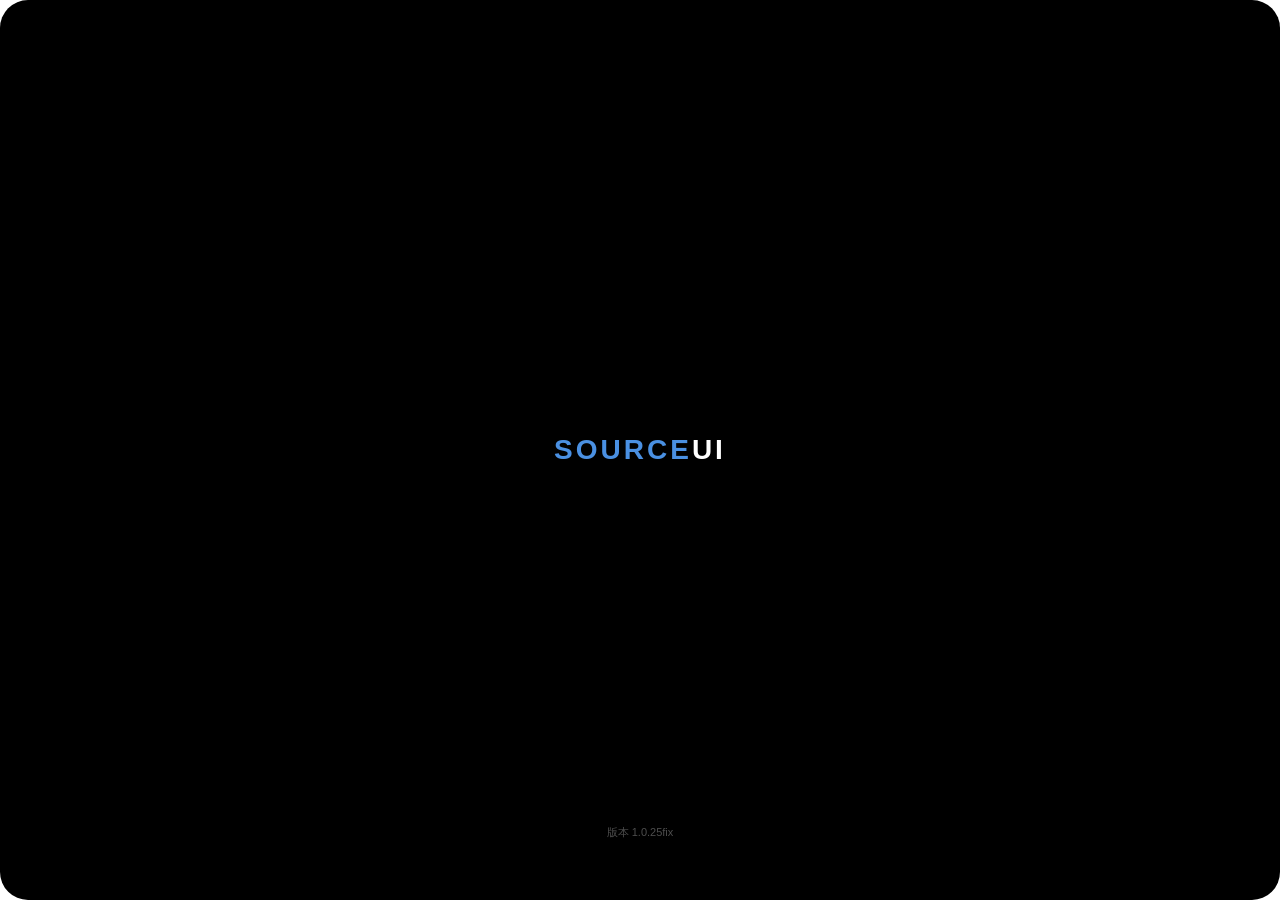
==== index.html @ e219560d "Update and rename 1.0.26.html to index.html" ====
<!DOCTYPE html>
<html lang="zh-CN">
<head>
<meta charset="UTF-8">
<meta name="viewport" content="width=device-width, initial-scale=1.0, user-scalable=no, viewport-fit=cover">
<title>Source UI 1.0.25</title>
<style>
:root {
  --safe-top: env(safe-area-inset-top);
  --safe-bottom: env(safe-area-inset-bottom);
  --safe-left: env(safe-area-inset-left);
  --safe-right: env(safe-area-inset-right);
  
  --ios-spring: cubic-bezier(0.25, 1, 0.25, 1);
  --ios-ease: cubic-bezier(0.32, 0.72, 0, 1);
  --ios-bounce: cubic-bezier(0.34, 1.56, 0.64, 1);
  --ios-smooth: cubic-bezier(0.4, 0, 0.2, 1);
  
  --primary-blue: #007AFF;
  --bg-gray: #f2f2f7;
  --line-gray: #e5e5ea;
  --text-gray: #86868b;
  --text-primary: #000;
  --text-secondary: #333;
  --white: #fff;
  --black: #000;
  
  /* 深色模式变量 */
  --dark-bg-gray: #1c1c1e;
  --dark-line-gray: #38383a;
  --dark-text-gray: #8e8e93;
  --dark-text-primary: #fff;
  --dark-text-secondary: #e5e5ea;
  --dark-white: #1c1c1e;
  --dark-black: #fff;
}

* {
  margin: 0;
  padding: 0;
  box-sizing: border-box;
  user-select: none;
  font-family: -apple-system, BlinkMacSystemFont, 'SF Pro Display', sans-serif;
  -webkit-tap-highlight-color: transparent;
}

/* GPU硬件加速样式 */
.gpu-accelerated * {
  transform: translateZ(0);
  backface-visibility: hidden;
  perspective: 1000px;
}

.gpu-accelerated .app,
.gpu-accelerated .page,
.gpu-accelerated .subpage,
.gpu-accelerated .fluid-cloud,
.gpu-accelerated .control-center,
.gpu-accelerated .fullscreen-lyrics {
  will-change: transform, opacity;
}

.gpu-accelerated .icon-grid,
.gpu-accelerated .dock,
.gpu-accelerated .group,
.gpu-accelerated .item {
  will-change: transform;
}

/* 高级材质 - 模糊特效 */
.advanced-materials .blur,
.advanced-materials .app:before,
.advanced-materials .control-center-bg,
.advanced-materials .fluid-cloud-collapsed,
.advanced-materials .fluid-cloud-expanded {
  backdrop-filter: blur(30px) saturate(1.8);
  -webkit-backdrop-filter: blur(30px) saturate(1.8);
}

/* 关闭高级材质时移除模糊 */
body:not(.advanced-materials) .blur,
body:not(.advanced-materials) .app:before,
body:not(.advanced-materials) .control-center-bg,
body:not(.advanced-materials) .fluid-cloud-collapsed,
body:not(.advanced-materials) .fluid-cloud-expanded {
  backdrop-filter: none !important;
  -webkit-backdrop-filter: none !important;
}

html, body {
  width: 100%;
  height: 100%;
  overflow: hidden;
  background: var(--black);
  touch-action: none;
  transition: background 0.5s var(--ios-smooth);
}

.phone {
  position: relative;
  width: 100vw;
  height: 100vh;
  background: var(--black);
  border-radius: 28px;
  overflow: hidden;
  /* 移除背景颜色过渡，确保r角颜色不变 */
}

/* 深色模式 */
body.dark-mode {
  background: var(--black);
}

/* 保持r角颜色不变 */
body.dark-mode .phone {
  background: var(--black);
  /* 确保r角颜色不随深色模式变化 */
}

/* 深色模式样式 */
body.dark-mode .app {
  background: var(--dark-bg-gray);
}

body.dark-mode .app-body {
  background: var(--dark-bg-gray);
}

body.dark-mode .page {
  background: var(--dark-bg-gray);
}

body.dark-mode .subpage {
  background: var(--dark-bg-gray);
}

body.dark-mode .group {
  background: var(--dark-white);
  box-shadow: 0 1px 3px rgba(0,0,0,0.3);
}

body.dark-mode .item {
  border-bottom-color: var(--dark-line-gray);
}

body.dark-mode .chat-item {
  border-bottom-color: var(--dark-line-gray);
}

body.dark-mode .item:hover {
  background: rgba(255,255,255,0.03);
}

body.dark-mode .item:active {
  background: rgba(255,255,255,0.06);
}

body.dark-mode .item-text {
  color: var(--dark-text-primary);
}

body.dark-mode .item-desc {
  color: var(--dark-text-gray);
}

body.dark-mode .item-arrow {
  color: var(--dark-text-gray);
}

body.dark-mode .about-name {
  color: var(--dark-text-primary);
}

body.dark-mode .about-version {
  color: var(--dark-text-gray);
}

/* 深色模式 - 信息聊天页面 */
body.dark-mode #subpage-msg-chat div[style*="background: #e5e5ea"] {
  background: var(--dark-line-gray) !important;
  color: var(--dark-text-primary) !important;
}

/* 深色模式 - 音乐播放页面 */
body.dark-mode .music-title {
  color: var(--dark-text-primary) !important;
  transition: color 0.5s var(--ios-smooth);
}

body.dark-mode .music-singer {
  color: var(--dark-text-gray) !important;
  transition: color 0.5s var(--ios-smooth);
}

body.dark-mode .play-btn {
  background: var(--dark-text-primary) !important;
  color: var(--dark-bg-gray) !important;
  transition: background 0.5s var(--ios-smooth), color 0.5s var(--ios-smooth);
}

body.dark-mode .progress-time span {
  color: var(--dark-text-gray) !important;
  transition: color 0.5s var(--ios-smooth);
}

body.dark-mode .play-controls div {
  color: var(--dark-text-primary) !important;
  transition: color 0.5s var(--ios-smooth);
}

/* 深色模式 - 信息页面联系人文字 */
body.dark-mode .chat-name {
  color: var(--dark-text-primary) !important;
  transition: color 0.5s var(--ios-smooth);
}

body.dark-mode .chat-msg {
  color: var(--dark-text-gray) !important;
  transition: color 0.5s var(--ios-smooth);
}

body.dark-mode .chat-time {
  color: var(--dark-text-gray) !important;
  transition: color 0.5s var(--ios-smooth);
}

/* 深色模式 - 拨号盘 */
body.dark-mode #dial-display {
  color: var(--dark-text-primary) !important;
  transition: color 0.5s var(--ios-smooth);
}

body.dark-mode #dial-hint {
  color: var(--dark-text-gray) !important;
  transition: color 0.5s var(--ios-smooth);
}

body.dark-mode #call-hint {
  color: var(--dark-text-gray) !important;
  transition: color 0.5s var(--ios-smooth);
}

body.dark-mode .dial-btn {
  background: var(--dark-line-gray) !important;
  color: var(--dark-text-primary) !important;
  transition: background 0.5s var(--ios-smooth), color 0.5s var(--ios-smooth);
}

body.dark-mode .dial-btn:active {
  background: var(--dark-text-gray) !important;
}

body.dark-mode .dial-action-btn {
  background: var(--dark-line-gray) !important;
  color: var(--dark-text-primary) !important;
  transition: background 0.5s var(--ios-smooth), color 0.5s var(--ios-smooth);
}

body.dark-mode .dial-action-btn:active {
  background: var(--dark-text-gray) !important;
}

/* Safari浏览器样式 */
#page-safari {
  display: flex;
  flex-direction: column;
  height: 100%;
  background: var(--bg-gray);
}

.safari-header {
  display: flex;
  align-items: center;
  padding: 8px 12px;
  background: var(--bg-gray);
  border-bottom: 1px solid var(--line-gray);
  gap: 8px;
}

.safari-nav-buttons {
  display: flex;
  gap: 4px;
}

.safari-nav-btn {
  width: 28px;
  height: 28px;
  display: flex;
  align-items: center;
  justify-content: center;
  border-radius: 6px;
  cursor: pointer;
  opacity: 0.3;
  transition: opacity 0.2s;
}

.safari-nav-btn.active {
  opacity: 1;
}

.safari-nav-btn svg {
  width: 20px;
  height: 20px;
  fill: var(--text-primary);
}

.safari-address-bar {
  flex: 1;
  display: flex;
  align-items: center;
  background: #fff;
  border-radius: 10px;
  padding: 6px 10px;
  gap: 8px;
  box-shadow: 0 1px 3px rgba(0,0,0,0.1);
}

.safari-lock-icon {
  width: 16px;
  height: 16px;
  display: flex;
  align-items: center;
  justify-content: center;
}

.safari-lock-icon svg {
  width: 14px;
  height: 14px;
  fill: var(--text-gray);
}

.safari-address-bar input {
  flex: 1;
  border: none;
  outline: none;
  background: transparent;
  font-size: 15px;
  color: var(--text-primary);
  text-align: center;
}

.safari-address-bar input::placeholder {
  color: var(--text-gray);
}

.safari-refresh-btn {
  width: 24px;
  height: 24px;
  display: flex;
  align-items: center;
  justify-content: center;
  cursor: pointer;
  border-radius: 4px;
}

.safari-refresh-btn svg {
  width: 18px;
  height: 18px;
  fill: var(--text-gray);
}

.safari-menu-btn {
  width: 32px;
  height: 32px;
  display: flex;
  align-items: center;
  justify-content: center;
  cursor: pointer;
  border-radius: 6px;
}

.safari-menu-btn svg {
  width: 22px;
  height: 22px;
  fill: var(--text-gray);
}

.safari-content {
  flex: 1;
  position: relative;
  overflow: hidden;
  background: var(--bg-gray);
}

#safari-iframe {
  width: 100%;
  height: 100%;
  border: none;
  display: none;
  background: #fff;
}

#safari-iframe.active {
  display: block;
}

.safari-home {
  position: absolute;
  top: 0;
  left: 0;
  width: 100%;
  height: 100%;
  padding: 20px;
  overflow-y: auto;
}

.safari-home.hidden {
  display: none;
}

.safari-favorites-title {
  font-size: 18px;
  font-weight: 600;
  color: var(--text-primary);
  margin-bottom: 16px;
}

.safari-favorites-grid {
  display: grid;
  grid-template-columns: repeat(4, 1fr);
  gap: 16px;
}

.safari-favorite-item {
  display: flex;
  flex-direction: column;
  align-items: center;
  cursor: pointer;
  padding: 8px;
  border-radius: 12px;
  transition: background 0.2s;
}

.safari-favorite-item:active {
  background: rgba(0,0,0,0.05);
}

.safari-favorite-icon {
  width: 56px;
  height: 56px;
  border-radius: 14px;
  display: flex;
  align-items: center;
  justify-content: center;
  color: #fff;
  font-size: 14px;
  font-weight: 600;
  margin-bottom: 6px;
  box-shadow: 0 2px 8px rgba(0,0,0,0.15);
}

.safari-favorite-name {
  font-size: 11px;
  color: var(--text-secondary);
  text-align: center;
  max-width: 100%;
  overflow: hidden;
  text-overflow: ellipsis;
  white-space: nowrap;
}

.safari-toolbar {
  display: flex;
  justify-content: space-around;
  padding: 8px 0 calc(8px + var(--safe-bottom));
  background: var(--bg-gray);
  border-top: 1px solid var(--line-gray);
}

.safari-tool-btn {
  display: flex;
  flex-direction: column;
  align-items: center;
  gap: 2px;
  cursor: pointer;
  padding: 4px 16px;
  border-radius: 8px;
  transition: background 0.2s;
}

.safari-tool-btn:active {
  background: rgba(0,0,0,0.05);
}

.safari-tool-btn svg {
  width: 22px;
  height: 22px;
  fill: var(--primary-blue);
}

.safari-tool-btn span {
  font-size: 10px;
  color: var(--text-gray);
}

/* 深色模式 - 浏览器 */
body.dark-mode #page-safari {
  background: var(--dark-bg-gray);
}

body.dark-mode .safari-header {
  background: var(--dark-bg-gray);
  border-bottom-color: var(--dark-line-gray);
}

body.dark-mode .safari-nav-btn svg {
  fill: var(--dark-text-primary);
}

body.dark-mode .safari-address-bar {
  background: var(--dark-line-gray);
}

body.dark-mode .safari-address-bar input {
  color: var(--dark-text-primary);
}

body.dark-mode .safari-address-bar input::placeholder {
  color: var(--dark-text-gray);
}

body.dark-mode .safari-lock-icon svg,
body.dark-mode .safari-refresh-btn svg,
body.dark-mode .safari-menu-btn svg {
  fill: var(--dark-text-gray);
}

body.dark-mode .safari-content {
  background: var(--dark-bg-gray);
}

body.dark-mode .safari-favorites-title {
  color: var(--dark-text-primary);
}

body.dark-mode .safari-favorite-name {
  color: var(--dark-text-secondary);
}

body.dark-mode .safari-favorite-item:active {
  background: rgba(255,255,255,0.05);
}

body.dark-mode .safari-toolbar {
  background: var(--dark-bg-gray);
  border-top-color: var(--dark-line-gray);
}

body.dark-mode .safari-tool-btn span {
  color: var(--dark-text-gray);
}

/* 深色模式 - 控制中心计算器按钮 */
body.dark-mode .shortcut-item {
  background: var(--dark-line-gray) !important;
  color: var(--dark-text-primary) !important;
  transition: background 0.5s var(--ios-smooth), color 0.5s var(--ios-smooth);
}

body.dark-mode .shortcut-item:active {
  background: var(--dark-text-gray) !important;
}

body.dark-mode .shortcut-icon {
  color: var(--dark-text-primary) !important;
  transition: color 0.5s var(--ios-smooth);
}

body.dark-mode .shortcut-text {
  color: var(--dark-text-primary) !important;
  transition: color 0.5s var(--ios-smooth);
}

#lock {
  position: absolute;
  top: 0;
  left: 0;
  width: 100%;
  height: 100%;
  background: url('https://www.dmoe.cc/random.php') center/cover;
  z-index: 9999;
  display: flex;
  flex-direction: column;
  align-items: center;
  padding-top: calc(var(--safe-top) + 60px);
  color: #fff;
  border-radius: 28px;
  transition: opacity 0.5s var(--ios-ease), transform 0.6s var(--ios-spring);
  cursor: grab;
  will-change: opacity, transform;
}

#lock.unlocking {
  opacity: 0;
  transform: translateY(-50px) scale(0.92);
  pointer-events: none;
}

.lock-time { 
  font-size: 68px; 
  font-weight: 200; 
  letter-spacing: -2px; 
  text-shadow: 0 2px 20px rgba(0,0,0,0.5);
}

.lock-date { 
  font-size: 17px; 
  opacity: 0.9; 
  margin-top: 4px; 
  text-shadow: 0 1px 10px rgba(0,0,0,0.5);
}

.lock-swipe { 
  margin-top: auto; 
  margin-bottom: calc(var(--safe-bottom) + 40px); 
  font-size: 15px; 
  opacity: 0.8; 
  cursor: pointer;
  padding: 20px;
  transition: all 0.3s var(--ios-smooth);
  text-shadow: 0 1px 5px rgba(0,0,0,0.5);
}

#desktop {
  position: absolute;
  top: 0;
  left: 0;
  width: 100%;
  height: 100%;
  background: url('https://www.dmoe.cc/random.php') center/cover;
  padding: calc(var(--safe-top) + 60px) calc(var(--safe-right) + 24px) calc(var(--safe-bottom) + 120px) calc(var(--safe-left) + 24px);
  z-index: 1;
  opacity: 0;
  transform: scale(1.15);
  border-radius: 28px;
  transition: opacity 0.6s var(--ios-ease), transform 0.7s var(--ios-spring);
  will-change: opacity, transform;
}

#desktop.show {
  opacity: 1;
  transform: scale(1);
}

#desktop.app-open {
  transform: scale(1.2);
  transition: opacity 0.6s var(--ios-ease), transform 0.6s var(--ios-spring);
  /* 壁纸缩放不提升z-index，让blur层保持在上方显示模糊效果 */
}

.icon-grid {
  display: grid;
  grid-template-columns: repeat(4, 1fr);
  grid-template-rows: repeat(2, 1fr);
  gap: 20px 16px;
  width: 100%;
  height: auto;
  padding: 20px 0;
}

.icon-item {
  display: flex;
  flex-direction: column;
  align-items: center;
  justify-content: flex-start;
  gap: 8px;
  cursor: pointer;
  opacity: 0;
  transform: translateY(60px) scale(0.8);
  transition: opacity 0.5s var(--ios-smooth), transform 0.6s var(--ios-spring);
}

#desktop.show .icon-item {
  opacity: 1;
  transform: translateY(0) scale(1);
}

#desktop.show .icon-item:nth-child(1) { transition-delay: 0.06s; }
#desktop.show .icon-item:nth-child(2) { transition-delay: 0.1s; }
#desktop.show .icon-item:nth-child(3) { transition-delay: 0.14s; }
#desktop.show .icon-item:nth-child(4) { transition-delay: 0.18s; }
#desktop.show .icon-item:nth-child(5) { transition-delay: 0.22s; }
#desktop.show .icon-item:nth-child(6) { transition-delay: 0.26s; }
#desktop.show .icon-item:nth-child(7) { transition-delay: 0.3s; }
#desktop.show .icon-item:nth-child(8) { transition-delay: 0.34s; }

.icon {
  width: 60px;
  height: 60px;
  border-radius: 14px;
  background: rgba(255,255,255,0.15);
  backdrop-filter: blur(20px) saturate(1.8);
  display: flex;
  align-items: center;
  justify-content: center;
  font-size: 28px;
  color: #fff;
  transition: all 0.3s var(--ios-bounce);
  box-shadow: 0 4px 20px rgba(0,0,0,0.2);
  overflow: hidden;
}

.icon svg {
  width: 32px;
  height: 32px;
  fill: currentColor;
}

.icon-item:hover .icon {
  background: rgba(255,255,255,0.25);
  transform: scale(1.1) translateY(-2px);
}

.icon-item:active .icon {
  transform: scale(0.92);
}

.icon-label {
  color: #fff;
  font-size: 12px;
  text-align: center;
  text-shadow: 0 1px 3px rgba(0,0,0,0.5);
  font-weight: 500;
}

#dock {
  position: absolute;
  bottom: calc(var(--safe-bottom) + 20px);
  left: 50%;
  transform: translateX(-50%) translateY(30px);
  width: 90%;
  max-width: 400px;
  height: 80px;
  background: rgba(255,255,255,0.15);
  backdrop-filter: blur(25px) saturate(1.8);
  border-radius: 30px;
  z-index: 101;
  display: flex;
  align-items: center;
  justify-content: space-around;
  padding: 0 20px;
  opacity: 0;
  transition: opacity 0.5s var(--ios-smooth), transform 0.6s var(--ios-spring);
  will-change: opacity, transform;
  box-shadow: 0 8px 32px rgba(0,0,0,0.3);
}

#desktop.show ~ #dock {
  opacity: 1;
  transform: translateX(-50%) translateY(0);
  transition: opacity 0.3s var(--ios-smooth), transform 0.4s var(--ios-bounce);
}

/* 应用打开时 Dock 栏下移出屏幕 */
#desktop.app-open ~ #dock {
  opacity: 0;
  transform: translateX(-50%) translateY(150px);
  transition: opacity 0.25s var(--ios-smooth), transform 0.35s var(--ios-ease);
}

.dock-item {
  display: flex;
  flex-direction: column;
  align-items: center;
  justify-content: center;
  cursor: pointer;
}

.dock-item .icon {
  width: 55px;
  height: 55px;
  border-radius: 12px;
}

#status {
  position: fixed;
  top: var(--safe-top);
  left: var(--safe-left);
  right: var(--safe-right);
  height: 44px;
  display: flex;
  justify-content: space-between;
  align-items: center;
  padding: 0 20px;
  color: #fff;
  font-size: 15px;
  font-weight: 500;
  z-index: 10000;
  pointer-events: none;
  transition: opacity 0.4s var(--ios-smooth), transform 0.4s var(--ios-ease);
  text-shadow: 0 1px 3px rgba(0,0,0,0.5);
}

#status.hidden {
  opacity: 0;
  transform: translateY(-30px);
}

#blur {
  position: absolute;
  top: 0;
  left: 0;
  width: 100%;
  height: 100%;
  background: rgba(0,0,0,0);
  backdrop-filter: blur(0px);
  z-index: 90;
  pointer-events: none;
  transition: background 0.3s var(--ios-smooth), backdrop-filter 0.3s var(--ios-smooth);
  will-change: backdrop-filter, background;
  border-radius: 28px;
}

#blur.active {
  background: rgba(0,0,0,0.5);
  backdrop-filter: blur(40px) saturate(1.8);
}

#blur.app-open {
  transition: background 0.3s var(--ios-smooth), backdrop-filter 0.3s var(--ios-smooth);
}

/* ==================== 流体云样式 ==================== */
.fluid-cloud {
  position: fixed;
  top: calc(var(--safe-top) + 8px);
  left: 50%;
  transform: translateX(-50%) translateY(-100px);
  z-index: 100001;
  opacity: 0;
  pointer-events: none;
  transition: opacity 0.5s var(--ios-spring), transform 0.5s var(--ios-spring);
}

/* 音乐应用打开时隐藏流体云 */
.fluid-cloud.in-music-app,
.fluid-cloud.in-control-center {
  opacity: 0 !important;
  transform: translateX(-50%) translateY(-100px) !important;
  pointer-events: none !important;
  visibility: hidden !important;
}

.fluid-cloud.show {
  opacity: 1;
  transform: translateX(-50%) translateY(0);
  pointer-events: auto;
}

.fluid-cloud.show .fluid-cloud-collapsed,
.fluid-cloud.show .fluid-cloud-expanded {
  pointer-events: auto;
}

/* 收起状态 */
.fluid-cloud-collapsed {
  display: flex;
  align-items: center;
  gap: 8px;
  padding: 6px 12px;
  background: rgba(0, 0, 0, 0.85);
  backdrop-filter: blur(20px) saturate(1.8);
  border-radius: 20px;
  box-shadow:
    0 4px 24px rgba(0, 0, 0, 0.4),
    inset 0 1px 0 rgba(255, 255, 255, 0.1);
  border: 1px solid rgba(255, 255, 255, 0.15);
  min-width: 120px;
  max-width: 220px;
  cursor: pointer;
  transition: all 0.4s cubic-bezier(0.25, 0.46, 0.45, 0.94);
  animation: fluidCloudFloat 3s ease-in-out infinite;
  opacity: 1;
  transform: scale(1);
}

.fluid-cloud-collapsed:hover {
  background: rgba(30, 30, 30, 0.9);
  transform: scale(1.02);
  box-shadow:
    0 6px 30px rgba(0, 0, 0, 0.5),
    inset 0 1px 0 rgba(255, 255, 255, 0.15);
}

.fluid-cloud-collapsed:active {
  transform: scale(0.98);
}

.fluid-cloud.expanded .fluid-cloud-collapsed {
  opacity: 0;
  transform: scale(0.9);
  pointer-events: none;
  visibility: hidden;
}

@keyframes fluidCloudFloat {
  0%, 100% {
    transform: translateY(0);
  }
  50% {
    transform: translateY(-2px);
  }
}

.fluid-cloud-icon {
  width: 28px;
  height: 28px;
  border-radius: 8px;
  background: linear-gradient(135deg, #FF2D55 0%, #FF6B35 100%);
  display: flex;
  align-items: center;
  justify-content: center;
  font-size: 14px;
  flex-shrink: 0;
  animation: fluidCloudPulse 2s ease-in-out infinite;
  overflow: hidden;
}

.fluid-cloud-icon svg {
  width: 18px;
  height: 18px;
  fill: currentColor;
}
}

@keyframes fluidCloudPulse {
  0%, 100% {
    box-shadow: 0 0 0 0 rgba(255, 45, 85, 0.4);
  }
  50% {
    box-shadow: 0 0 0 8px rgba(255, 45, 85, 0);
  }
}

.fluid-cloud-info {
  flex: 1;
  min-width: 0;
  display: flex;
  flex-direction: column;
  gap: 2px;
}

.fluid-cloud-title {
  font-size: 12px;
  font-weight: 600;
  color: #fff;
  white-space: nowrap;
  overflow: hidden;
  text-overflow: ellipsis;
}

.fluid-cloud-subtitle {
  font-size: 10px;
  color: rgba(255, 255, 255, 0.7);
  white-space: nowrap;
  overflow: hidden;
  text-overflow: ellipsis;
}

/* 展开状态 */
.fluid-cloud-expanded {
  position: absolute;
  top: 0;
  left: 50%;
  transform: translateX(-50%) scale(0.9);
  width: 240px;
  padding: 16px;
  background: rgba(0, 0, 0, 0.9);
  backdrop-filter: blur(30px) saturate(1.8);
  border-radius: 20px;
  box-shadow:
    0 8px 40px rgba(0, 0, 0, 0.5),
    inset 0 1px 0 rgba(255, 255, 255, 0.1);
  border: 1px solid rgba(255, 255, 255, 0.15);
  cursor: pointer;
  transition: all 0.4s cubic-bezier(0.34, 1.56, 0.64, 1);
  transform-origin: top center;
  opacity: 0;
  pointer-events: none;
  visibility: hidden;
}

.fluid-cloud.expanded .fluid-cloud-expanded {
  opacity: 1;
  transform: translateX(-50%) scale(1);
  pointer-events: auto;
  visibility: visible;
}

@keyframes fluidCloudExpand {
  0% {
    opacity: 0;
    transform: scale(0.8) translateY(-20px);
  }
  100% {
    opacity: 1;
    transform: scale(1) translateY(0);
  }
}

.fluid-cloud-expanded-content {
  display: flex;
  flex-direction: column;
  align-items: center;
  gap: 12px;
}

.fluid-cloud-expanded-cover {
  width: 64px;
  height: 64px;
  border-radius: 10px;
  background: linear-gradient(135deg, #FF2D55 0%, #FF6B35 100%);
  display: flex;
  align-items: center;
  justify-content: center;
  font-size: 28px;
  box-shadow: 0 4px 20px rgba(255, 45, 85, 0.3);
}

.fluid-cloud-expanded-info {
  text-align: center;
  width: 100%;
}

.fluid-cloud-expanded-title {
  font-size: 14px;
  font-weight: 600;
  color: #fff;
  white-space: nowrap;
  overflow: hidden;
  text-overflow: ellipsis;
  margin-bottom: 2px;
}

.fluid-cloud-expanded-album {
  font-size: 12px;
  color: rgba(255, 255, 255, 0.6);
  white-space: nowrap;
  overflow: hidden;
  text-overflow: ellipsis;
}

.fluid-cloud-expanded-controls {
  display: flex;
  align-items: center;
  gap: 16px;
  margin-top: 4px;
}

.fluid-cloud-btn {
  width: 32px;
  height: 32px;
  border-radius: 50%;
  background: rgba(255, 255, 255, 0.15);
  display: flex;
  align-items: center;
  justify-content: center;
  font-size: 12px;
  color: #fff;
  cursor: pointer;
  transition: all 0.2s var(--ios-smooth);
  border: none;
  outline: none;
}

.fluid-cloud-btn:hover {
  background: rgba(255, 255, 255, 0.25);
  transform: scale(1.1);
}

.fluid-cloud-btn:active {
  transform: scale(0.95);
}

.fluid-cloud-btn.play-pause {
  width: 40px;
  height: 40px;
  background: rgba(255, 255, 255, 0.95);
  color: #333;
  font-size: 18px;
}

.fluid-cloud-btn.play-pause:hover {
  background: #fff;
  transform: scale(1.05);
}

/* 流体云波形动画 */
.fluid-cloud-wave {
  display: flex;
  align-items: center;
  gap: 2px;
  height: 16px;
  margin-left: 6px;
}

.fluid-cloud-wave span {
  width: 2px;
  background: linear-gradient(to top, rgba(255,255,255,0.8), rgba(255,255,255,0.4));
  border-radius: 1px;
  animation: fluidCloudWave 1s ease-in-out infinite;
}

.fluid-cloud-wave span:nth-child(1) { height: 6px; animation-delay: 0s; }
.fluid-cloud-wave span:nth-child(2) { height: 12px; animation-delay: 0.1s; }
.fluid-cloud-wave span:nth-child(3) { height: 8px; animation-delay: 0.2s; }
.fluid-cloud-wave span:nth-child(4) { height: 14px; animation-delay: 0.3s; }
.fluid-cloud-wave span:nth-child(5) { height: 10px; animation-delay: 0.4s; }

@keyframes fluidCloudWave {
  0%, 100% {
    transform: scaleY(0.6);
    opacity: 0.5;
  }
  50% {
    transform: scaleY(1);
    opacity: 1;
  }
}

.fluid-cloud.paused .fluid-cloud-wave span {
  animation-play-state: paused;
  opacity: 0.3;
}

.fluid-cloud.paused .fluid-cloud-icon,
.fluid-cloud.paused .fluid-cloud-expanded-cover {
  animation: none;
}

/* 流体云展开提示 */
.fluid-cloud-expanded::after {
  content: '点击进入应用';
  position: absolute;
  bottom: -24px;
  left: 50%;
  transform: translateX(-50%);
  font-size: 11px;
  color: rgba(255, 255, 255, 0.5);
  white-space: nowrap;
  opacity: 0;
  transition: opacity 0.3s;
}

.fluid-cloud-expanded:hover::after {
  opacity: 1;
}

.app {
  position: absolute;
  top: 0;
  left: 0;
  width: 100%;
  height: 100%;
  background: var(--bg-gray);
  z-index: 200;
  overflow: hidden;
  border-radius: 28px;
  transform: scale(0);
  opacity: 0;
  pointer-events: none;
  transition: transform 0.5s var(--ios-spring), opacity 0.3s var(--ios-smooth);
  will-change: transform, opacity;
}

.app.show {
  transform: scale(1);
  opacity: 1;
  pointer-events: auto;
  transition: transform 0.5s var(--ios-spring), opacity 0.3s var(--ios-smooth);
}

.app-body {
  position: absolute;
  top: calc(var(--safe-top) + 50px);
  left: 0;
  width: 100%;
  height: calc(100% - var(--safe-top) - 50px - var(--safe-bottom));
  background: var(--bg-gray);
  overflow: hidden;
  transition: background 0.5s var(--ios-smooth);
}

.page {
  position: absolute;
  top: 0;
  left: 0;
  width: 100%;
  height: 100%;
  padding: 16px;
  overflow-y: auto;
  opacity: 0;
  visibility: hidden;
  transform: translateX(20px);
  transition: opacity 0.4s var(--ios-ease), transform 0.4s var(--ios-ease), visibility 0.4s, background 0.5s var(--ios-smooth);
  background: var(--bg-gray);
}

.page.show {
  opacity: 1;
  visibility: visible;
  transform: translateX(0);
}

.page.slide-left {
  transform: translateX(-40%);
  opacity: 0.4;
  visibility: visible;
}

.subpage {
  position: absolute;
  top: 0;
  left: 0;
  width: 100%;
  height: 100%;
  padding: 16px;
  background: var(--bg-gray);
  overflow-y: auto;
  transform: translateX(100%);
  opacity: 0;
  visibility: hidden;
  transition: all 0.4s var(--ios-ease), background 0.5s var(--ios-smooth);
  z-index: 50;
}

.subpage.show {
  transform: translateX(0);
  opacity: 1;
  visibility: visible;
}

.group {
  background: var(--white);
  border-radius: 12px;
  margin-bottom: 24px;
  overflow: hidden;
  box-shadow: 0 1px 3px rgba(0,0,0,0.1);
  transition: background 0.5s var(--ios-smooth), box-shadow 0.5s var(--ios-smooth);
}

.item {
  display: flex;
  align-items: center;
  padding: 14px 16px;
  border-bottom: 0.5px solid var(--line-gray);
  cursor: pointer;
  transition: background 0.5s var(--ios-smooth), border-color 0.5s var(--ios-smooth);
}

.item:last-child { border-bottom: none; }
.item:hover { background: rgba(0,0,0,0.03); }
.item:active { background: rgba(0,0,0,0.06); }

.item-icon {
  width: 32px;
  height: 32px;
  border-radius: 8px;
  display: flex;
  align-items: center;
  justify-content: center;
  color: #fff;
  font-size: 18px;
  margin-right: 12px;
  flex-shrink: 0;
  overflow: hidden;
}

.item-icon svg {
  width: 20px;
  height: 20px;
  fill: currentColor;
}

.item-text { flex: 1; font-size: 16px; color: var(--text-primary); transition: color 0.5s var(--ios-smooth); }
.item-desc { font-size: 14px; color: var(--text-gray); text-align: right; margin-right: 8px; transition: color 0.5s var(--ios-smooth); }
.item-arrow { color: #c7c7cc; font-size: 14px; flex-shrink: 0; transition: color 0.5s var(--ios-smooth); }

.item-switch {
  width: 50px;
  height: 30px;
  background: #e5e5ea;
  border-radius: 15px;
  position: relative;
  transition: all 0.3s var(--ios-bounce);
  cursor: pointer;
}

.item-switch.active { background: var(--primary-blue); }
.item-switch::after {
  content: '';
  position: absolute;
  width: 26px;
  height: 26px;
  background: #fff;
  border-radius: 50%;
  top: 2px;
  left: 2px;
  box-shadow: 0 2px 5px rgba(0,0,0,0.2);
  transition: all 0.3s var(--ios-bounce);
}
.item-switch.active::after { left: 22px; }

.back-btn {
  display: flex;
  align-items: center;
  gap: 4px;
  color: var(--primary-blue);
  font-size: 16px;
  margin-bottom: 20px;
  cursor: pointer;
  width: fit-content;
  padding: 8px 12px;
  border-radius: 8px;
  transition: color 0.5s var(--ios-smooth);
}

.about-header {
  display: flex;
  flex-direction: column;
  align-items: center;
  margin: 20px 0 30px;
}
.about-icon {
  width: 80px;
  height: 80px;
  border-radius: 20px;
  background: linear-gradient(135deg, var(--primary-blue), #5856D6);
  display: flex;
  align-items: center;
  justify-content: center;
  font-size: 40px;
  color: #fff;
  margin-bottom: 16px;
  overflow: hidden;
}

.about-icon svg {
  width: 48px;
  height: 48px;
  fill: currentColor;
}
  box-shadow: 0 8px 30px rgba(0,122,255,0.3);
}
.about-name { font-size: 22px; font-weight: 600; margin-bottom: 4px; color: var(--text-primary); transition: color 0.5s var(--ios-smooth); }
.about-version { font-size: 15px; color: var(--text-gray); transition: color 0.5s var(--ios-smooth); }

.dialpad {
  display: grid;
  grid-template-columns: repeat(3, 1fr);
  gap: 16px;
  padding: 20px 40px;
  max-width: 400px;
  margin: 0 auto;
}
.dial-btn {
  width: 70px;
  height: 70px;
  border-radius: 50%;
  background: #e5e5ea;
  display: flex;
  flex-direction: column;
  align-items: center;
  justify-content: center;
  font-size: 30px;
  font-weight: 400;
  cursor: pointer;
  margin: 0 auto;
  transition: all 0.2s var(--ios-bounce);
  -webkit-touch-callout: none;
}
.dial-btn:active { 
  transform: scale(0.95); 
  background: #d1d1d6;
}
.dial-btn small { font-size: 10px; margin-top: -4px; opacity: 0.6; }

.call-btn {
  width: 70px;
  height: 70px;
  border-radius: 50%;
  background: #34C759;
  display: flex;
  align-items: center;
  justify-content: center;
  font-size: 30px;
  color: #fff;
  margin: 20px auto 0;
  cursor: pointer;
  transition: all 0.3s var(--ios-bounce);
}
.call-btn:active { transform: scale(0.95); }

.chat-list { display: flex; flex-direction: column; gap: 0; }
.chat-item {
  display: flex;
  align-items: center;
  padding: 12px 16px;
  border-bottom: 0.5px solid var(--line-gray);
  cursor: pointer;
}
.chat-avatar {
  width: 50px;
  height: 50px;
  border-radius: 50%;
  background: var(--primary-blue);
  display: flex;
  align-items: center;
  justify-content: center;
  color: #fff;
  font-size: 20px;
  margin-right: 12px;
}
.chat-info { flex: 1; }
.chat-name { font-size: 16px; font-weight: 500; margin-bottom: 4px; }
.chat-msg { font-size: 14px; color: var(--text-gray); }
.chat-time { font-size: 13px; color: var(--text-gray); }

.music-player {
  display: flex;
  flex-direction: column;
  align-items: center;
  padding: 30px 20px;
}
.music-cover {
  width: 280px;
  height: 280px;
  border-radius: 12px;
  background: linear-gradient(135deg, #FF2D55, #FF3B30);
  margin-bottom: 30px;
  box-shadow: 0 10px 40px rgba(255,45,85,0.3);
}
.music-info { text-align: center; margin-bottom: 30px; }
.music-title { font-size: 22px; font-weight: 600; margin-bottom: 4px; }
.music-singer { font-size: 16px; color: var(--text-gray); }

.progress-bar {
  width: 100%;
  height: 6px;
  background: var(--line-gray);
  border-radius: 3px;
  margin-bottom: 8px;
  position: relative;
  overflow: hidden;
}
.progress-fill { width: 40%; height: 100%; background: var(--primary-blue); border-radius: 3px; }
.progress-time {
  display: flex;
  justify-content: space-between;
  width: 100%;
  font-size: 12px;
  color: var(--text-gray);
  margin-bottom: 30px;
}
.play-controls {
  display: flex;
  align-items: center;
  justify-content: space-between;
  width: 100%;
  max-width: 300px;
}
.play-btn {
  width: 60px;
  height: 60px;
  border-radius: 50%;
  background: #000;
  display: flex;
  align-items: center;
  justify-content: center;
  font-size: 24px;
  color: #fff;
  cursor: pointer;
  transition: all 0.3s var(--ios-bounce);
}
.play-btn:active { transform: scale(0.95); }

#page-camera { padding: 0; background: #000; }
.camera-top-bar {
  position: absolute;
  top: 0;
  left: 0;
  width: 100%;
  padding: calc(var(--safe-top) + 10px) calc(var(--safe-right) + 20px) 0 calc(var(--safe-left) + 20px);
  display: flex;
  justify-content: space-between;
  align-items: center;
  z-index: 100;
}
.camera-top-btn {
  width: 40px;
  height: 40px;
  border-radius: 50%;
  background: rgba(255,255,255,0.1);
  backdrop-filter: blur(10px);
  display: flex;
  align-items: center;
  justify-content: center;
  color: #fff;
  font-size: 18px;
  cursor: pointer;
  transition: all 0.2s var(--ios-bounce);
}
.camera-top-btn.active { color: #FFD60A; }

.camera-viewfinder {
  width: 100%;
  height: 100%;
  background: url('https://www.dmoe.cc/random.php') center/cover;
  position: relative;
  display: flex;
  align-items: center;
  justify-content: center;
}
.focus-box {
  width: 80px;
  height: 80px;
  border: 2px solid #FFD60A;
  border-radius: 8px;
  position: absolute;
  opacity: 0;
  transform: scale(1.5);
  transition: all 0.4s var(--ios-bounce);
  pointer-events: none;
}
.focus-box.show { opacity: 1; transform: scale(1); }

.grid-lines {
  position: absolute;
  top: 0;
  left: 0;
  width: 100%;
  height: 100%;
  pointer-events: none;
  background-image: 
    linear-gradient(rgba(255,255,255,0.15) 1px, transparent 1px),
    linear-gradient(90deg, rgba(255,255,255,0.15) 1px, transparent 1px);
  background-size: 33.33% 33.33%;
  opacity: 0;
  transition: opacity 0.3s var(--ios-smooth);
}
.grid-lines.show { opacity: 1; }

.camera-bottom-bar {
  position: absolute;
  bottom: 0;
  left: 0;
  width: 100%;
  padding: 0 calc(var(--safe-right) + 20px) calc(var(--safe-bottom) + 20px) calc(var(--safe-left) + 20px);
  z-index: 100;
}
.camera-mode-slider {
  display: flex;
  align-items: center;
  justify-content: center;
  gap: 24px;
  margin-bottom: 30px;
}
.camera-mode {
  color: rgba(255,255,255,0.5);
  font-size: 16px;
  font-weight: 500;
  cursor: pointer;
  transition: all 0.3s var(--ios-bounce);
}
.camera-mode.active { color: #fff; font-size: 17px; font-weight: 600; transform: scale(1.1); }
.camera-capture-area {
  display: flex;
  align-items: center;
  justify-content: space-between;
}
.camera-album-btn {
  width: 50px;
  height: 50px;
  border-radius: 12px;
  background: url('https://www.dmoe.cc/random.php') center/cover;
  border: 2px solid rgba(255,255,255,0.3);
  cursor: pointer;
  transition: all 0.2s var(--ios-bounce);
}
.camera-capture-btn {
  width: 70px;
  height: 70px;
  border-radius: 50%;
  background: #fff;
  padding: 4px;
  cursor: pointer;
  transition: all 0.3s var(--ios-bounce);
}
.camera-capture-btn-inner { width: 100%; height: 100%; border-radius: 50%; border: 3px solid #000; }
.camera-switch-btn {
  width: 50px;
  height: 50px;
  border-radius: 50%;
  background: rgba(255,255,255,0.1);
  backdrop-filter: blur(10px);
  display: flex;
  align-items: center;
  justify-content: center;
  color: #fff;
  font-size: 20px;
  cursor: pointer;
  transition: all 0.3s var(--ios-bounce);
}

#page-photo { padding: 0; }
#page-photo > div {
  display: grid;
  grid-template-columns: repeat(3, 1fr);
  gap: 2px;
}
#page-photo > div > div { aspect-ratio: 1/1; background: linear-gradient(135deg, #FF9500, #FF3B30); }
#page-photo > div > div:nth-child(2) { background: linear-gradient(135deg, var(--primary-blue), #5856D6); }
#page-photo > div > div:nth-child(3) { background: linear-gradient(135deg, #34C759, #007AFF); }

.home-indicator {
  position: absolute;
  bottom: calc(var(--safe-bottom) + 8px);
  left: 50%;
  transform: translateX(-50%);
  width: 134px;
  height: 5px;
  background: rgba(255, 255, 255, 0.9);
  border-radius: 3px;
  z-index: 10001;
  transition: all 0.4s var(--ios-bounce);
  cursor: pointer;
}
.app.show ~ .home-indicator { background: rgba(0, 0, 0, 0.9); }

.close-btn {
  position: absolute;
  right: calc(var(--safe-right) + 16px);
  top: 50%;
  transform: translateY(-50%);
  width: 28px;
  height: 28px;
  background: rgba(0,0,0,0.1);
  border-radius: 50%;
  display: flex;
  align-items: center;
  justify-content: center;
  cursor: pointer;
  font-size: 16px;
  color: #333;
  transition: all 0.2s var(--ios-bounce);
  z-index: 101;
}
.close-btn:active { transform: translateY(-50%) scale(0.9); }

/* 【修复】模糊背景 - 随动画渐变 */
.control-center-bg {
  position: absolute;
  top: 0;
  left: 0;
  width: 100%;
  height: 100%;
  background: rgba(0,0,0,0);
  backdrop-filter: blur(0px);
  opacity: 0;
  /* 【修复】调整过渡时间为0.3秒 */
  transition: 
    opacity 0.3s cubic-bezier(0.4, 0, 0.2, 1),
    backdrop-filter 0.3s cubic-bezier(0.4, 0, 0.2, 1),
    background 0.3s cubic-bezier(0.4, 0, 0.2, 1);
  will-change: backdrop-filter, opacity, background;
}

.control-center.show .control-center-bg {
  opacity: 1;
  background: rgba(0,0,0,0.5);
  backdrop-filter: blur(40px) saturate(1.8);
}

/* 【修复】控制面板 - 同步渐变 */
.control-panel {
  position: absolute;
  top: 0;
  left: 50%;
  transform: translateX(-50%) translateY(-100%);
  width: 100%;
  max-width: 414px;
  height: auto;
  max-height: 70vh; /* 【修复】限制高度，避免太长 */
  padding: calc(var(--safe-top) + 20px) calc(var(--safe-right) + 20px) 30px calc(var(--safe-left) + 20px);
  background: rgba(30,30,30,0.6);
  backdrop-filter: blur(20px) saturate(1.5);
  border-radius: 0 0 40px 40px;
  /* 【修复】同步过渡时间 */
  transition: 
    transform 0.5s cubic-bezier(0.25, 1, 0.25, 1),
    backdrop-filter 0.6s cubic-bezier(0.4, 0, 0.2, 1),
    background 0.6s cubic-bezier(0.4, 0, 0.2, 1);
  will-change: transform, backdrop-filter, background;
  overflow-y: auto;
}

.control-center.show .control-panel {
  transform: translateX(-50%) translateY(0);
  background: rgba(30,30,30,0.85);
  backdrop-filter: blur(60px) saturate(2);
}

.control-center {
  position: absolute;
  top: 0;
  left: 0;
  width: 100%;
  height: 100%;
  z-index: 10003;
  pointer-events: none;
  display: flex;
  justify-content: center;
}

.control-center.show {
  pointer-events: auto;
}

@media (orientation: landscape) {
  .control-panel {
    width: 60%;
    max-width: 600px;
    min-width: 500px;
    padding: calc(var(--safe-top) + 15px) calc(var(--safe-right) + 20px) 30px calc(var(--safe-left) + 20px);
    border-radius: 0 0 30px 30px;
    max-height: 85vh;
  }
  
  .control-grid {
    grid-template-columns: repeat(4, 1fr);
    gap: 12px;
    margin-bottom: 15px;
  }
  
  .control-sliders { gap: 12px; margin-bottom: 15px; }
  .control-shortcuts { gap: 12px; }
  .shortcut-item { padding: 12px; }
}

.control-grid {
  display: grid;
  grid-template-columns: repeat(4, 1fr);
  gap: 15px;
  margin-bottom: 20px;
}

.control-item {
  aspect-ratio: 1;
  border-radius: 18px;
  display: flex;
  flex-direction: column;
  align-items: center;
  justify-content: center;
  gap: 6px;
  cursor: pointer;
  transition: all 0.3s var(--ios-bounce);
}

.control-item:active { transform: scale(0.9); }

.control-icon {
  width: 50px;
  height: 50px;
  border-radius: 50%;
  display: flex;
  align-items: center;
  justify-content: center;
  font-size: 24px;
  transition: all 0.3s var(--ios-bounce);
  box-shadow: 0 4px 15px rgba(0,0,0,0.2);
  overflow: hidden;
}

.control-icon svg {
  width: 28px;
  height: 28px;
  fill: currentColor;
}

.control-label {
  font-size: 10px;
  color: rgba(255,255,255,0.8);
  font-weight: 500;
}

.control-item.active .control-icon {
  background: #fff !important;
  color: #333;
  transform: scale(1.05);
}

.control-item.inactive .control-icon {
  background: rgba(255,255,255,0.2);
  color: #fff;
}

.control-wifi.active .control-icon { color: #007AFF; }
.control-bluetooth.active .control-icon { color: #007AFF; }
.control-airplane.active .control-icon { color: #FF9500; }
.control-data.active .control-icon { color: #34C759; }
.control-rotation.active .control-icon { color: #FF3B30; }
.control-dnd.active .control-icon { color: #AF52DE; }
.control-flashlight.active .control-icon { color: #FF9500; }
.control-calculator.active .control-icon { color: #333; }

.control-sliders {
  display: flex;
  flex-direction: column;
  gap: 15px;
  margin-bottom: 20px;
}

.slider-container {
  display: flex;
  align-items: center;
  gap: 12px;
  background: rgba(255,255,255,0.1);
  border-radius: 20px;
  padding: 12px 15px;
}

.slider-icon {
  width: 28px;
  height: 28px;
  border-radius: 50%;
  background: #fff;
  display: flex;
  align-items: center;
  justify-content: center;
  font-size: 14px;
  flex-shrink: 0;
  overflow: hidden;
}

.slider-icon svg {
  width: 16px;
  height: 16px;
  fill: currentColor;
}

.slider-track {
  flex: 1;
  height: 4px;
  background: rgba(255,255,255,0.2);
  border-radius: 2px;
  position: relative;
  cursor: pointer;
}

.slider-fill {
  height: 100%;
  background: var(--primary-blue);
  border-radius: 2px;
  width: 50%;
  position: relative;
}

.slider-thumb {
  position: absolute;
  right: -10px;
  top: 50%;
  transform: translateY(-50%);
  width: 20px;
  height: 20px;
  background: var(--primary-blue);
  border-radius: 50%;
  box-shadow: 0 2px 10px rgba(0,0,0,0.3);
  cursor: grab;
}

.control-shortcuts {
  display: grid;
  grid-template-columns: repeat(2, 1fr);
  gap: 15px;
}

.shortcut-item {
  background: rgba(255,255,255,0.1);
  border-radius: 18px;
  padding: 15px;
  display: flex;
  align-items: center;
  gap: 12px;
  cursor: pointer;
  transition: all 0.3s var(--ios-bounce);
}

.shortcut-item:active { transform: scale(0.98); }

.shortcut-icon {
  width: 36px;
  height: 36px;
  border-radius: 10px;
  background: rgba(255,255,255,0.2);
  display: flex;
  align-items: center;
  justify-content: center;
  font-size: 18px;
  overflow: hidden;
  color: #fff;
}

.shortcut-icon svg {
  width: 20px;
  height: 20px;
  fill: #fff;
}

.shortcut-text {
  color: #fff;
  font-size: 14px;
  font-weight: 500;
}

.control-handle {
  width: 36px;
  height: 5px;
  background: rgba(255,255,255,0.3);
  border-radius: 3px;
  margin: 0 auto 20px;
  cursor: grab;
  flex-shrink: 0;
}

.status-trigger {
  position: absolute;
  top: 0;
  left: var(--safe-left);
  right: var(--safe-right);
  height: calc(var(--safe-top) + 60px);
  z-index: 10002;
  cursor: pointer;
}

.control-center.show ~ .status-trigger {
  pointer-events: none;
  z-index: -1;
}

@media (orientation: landscape) {
  .icon-grid {
    grid-template-columns: repeat(8, 1fr);
    grid-template-rows: repeat(1, 1fr);
  }
  
  #desktop { padding-top: calc(var(--safe-top) + 40px); }
  .lock-time { font-size: 48px; }
}

/* 开机动画 */
@keyframes bootPulse {
  0%, 100% { transform: scale(1); opacity: 1; }
  50% { transform: scale(1.05); opacity: 0.8; }
}

@keyframes bootFadeOut {
  0% { opacity: 1; visibility: visible; }
  100% { opacity: 0; visibility: hidden; }
}

#boot-screen.hidden {
  opacity: 0;
  visibility: hidden;
  pointer-events: none;
}
</style>
<base target="_blank">
</head>

<body>
<div class="phone">

  <!-- 开机动画 -->
  <div id="boot-screen" style="position: absolute; top: 0; left: 0; width: 100%; height: 100%; background: #000; z-index: 100000; display: flex; flex-direction: column; align-items: center; justify-content: center; transition: opacity 0.8s ease, visibility 0.8s ease;">
    <div style="font-size: 28px; font-weight: 600; letter-spacing: 3px;"><span style="color: #4A90E2;">SOURCE</span><span style="color: #fff;">UI</span></div>
    <div style="position: absolute; bottom: 60px; color: rgba(255,255,255,0.3); font-size: 11px;">版本 1.0.25fix</div>
  </div>

  <!-- 上滑解锁屏幕 -->
  <div id="lock" style="position: absolute; top: 0; left: 0; width: 100%; height: 100%; background: url('https://www.dmoe.cc/random.php') center/cover; z-index: 9999; display: flex; flex-direction: column; align-items: center; justify-content: center; color: #fff;">
    <div style="font-size: 68px; font-weight: 700; margin-bottom: 20px; text-shadow: 0 2px 10px rgba(0,0,0,0.3);">10:30</div>
    <div style="font-size: 17px; font-weight: 600; margin-bottom: 40px; text-shadow: 0 1px 5px rgba(0,0,0,0.3);">周二 2月18日</div>
    <div style="font-size: 15px; font-weight: 500; opacity: 0.9; margin-bottom: 40px; text-shadow: 0 1px 3px rgba(0,0,0,0.3);">上滑解锁</div>
    <!-- 滑动区域 -->
    <div id="swipe-area" style="width: 100%; height: 100%; position: absolute; top: 0; left: 0; z-index: 10000;"></div>
  </div>

  <div id="status">
    <div class="time">10:30</div>
    <div class="info"><svg viewBox="0 0 24 24" style="width: 16px; height: 16px; fill: currentColor;"><path d="M1 9l2 2c4.97-4.97 13.03-4.97 18 0l2-2C16.93 2.93 7.08 2.93 1 9zm8 8l3 3 3-3c-1.65-1.66-4.34-1.66-6 0zm-4-4l2 2c2.76-2.76 7.24-2.76 10 0l2-2C15.14 9.14 8.87 9.14 5 13z"/></svg> <svg viewBox="0 0 24 24" style="width: 18px; height: 12px; fill: currentColor;"><rect x="2" y="6" width="18" height="12" rx="3" ry="3"/><rect x="20" y="9" width="2" height="6" rx="1" ry="1"/></svg></div>
  </div>

  <div class="status-trigger" id="status-trigger"></div>

  <!-- 流体云 - 显示当前播放应用 -->
  <div class="fluid-cloud" id="fluid-cloud">
    <!-- 收起状态 -->
    <div class="fluid-cloud-collapsed" id="fluid-cloud-collapsed" onclick="fluidCloudToggleExpand()">
      <div class="fluid-cloud-icon" id="fluid-cloud-icon"><svg viewBox="0 0 24 24"><path d="M12 3v10.55c-.59-.34-1.27-.55-2-.55-2.21 0-4 1.79-4 4s1.79 4 4 4 4-1.79 4-4V7h4V3h-6z"/></svg></div>
      <div class="fluid-cloud-info">
        <div class="fluid-cloud-title" id="fluid-cloud-title">未在播放</div>
        <div class="fluid-cloud-subtitle" id="fluid-cloud-subtitle">音乐</div>
      </div>
      <div class="fluid-cloud-wave" id="fluid-cloud-wave">
        <span></span>
        <span></span>
        <span></span>
        <span></span>
        <span></span>
      </div>
    </div>
    <!-- 展开状态 -->
    <div class="fluid-cloud-expanded" id="fluid-cloud-expanded" onclick="fluidCloudToggleExpand()">
      <div class="fluid-cloud-expanded-bg"></div>
      <div class="fluid-cloud-expanded-content">
        <div class="fluid-cloud-expanded-cover" id="fluid-cloud-cover" onclick="event.stopPropagation(); fluidCloudOpenApp()"><svg viewBox="0 0 24 24" style="width: 24px; height: 24px; fill: currentColor;"><path d="M12 3v10.55c-.59-.34-1.27-.55-2-.55-2.21 0-4 1.79-4 4s1.79 4 4 4 4-1.79 4-4V7h4V3h-6z"/></svg></div>
        <div class="fluid-cloud-expanded-info" onclick="event.stopPropagation(); fluidCloudOpenApp()">
          <div class="fluid-cloud-expanded-title" id="fluid-cloud-expanded-title">未在播放</div>
          <div class="fluid-cloud-expanded-album" id="fluid-cloud-expanded-album">未知专辑</div>
        </div>
        <div class="fluid-cloud-expanded-controls">
            <button class="fluid-cloud-btn" onclick="event.stopPropagation(); fluidCloudPrev()">
              <svg viewBox="0 0 24 24" fill="currentColor" style="width: 14px; height: 14px;">
                <path d="M6 6h2v12H6zm3.5 6l8.5 6V6z"/>
              </svg>
            </button>
            <button class="fluid-cloud-btn play-pause" id="fluid-cloud-play-btn" onclick="event.stopPropagation(); fluidCloudTogglePlay()">
              <svg viewBox="0 0 24 24" fill="currentColor" style="width: 18px; height: 18px;">
                <path id="fluid-cloud-play-icon" d="M8 5v14l11-7z"/>
              </svg>
            </button>
            <button class="fluid-cloud-btn" onclick="event.stopPropagation(); fluidCloudNext()">
              <svg viewBox="0 0 24 24" fill="currentColor" style="width: 14px; height: 14px;">
                <path d="M6 18l8.5-6L6 6v12zM16 6v12h2V6h-2z"/>
              </svg>
            </button>
          </div>
      </div>
    </div>
  </div>

  <!-- 全屏歌词显示区域 - 移出 app 避免 border-radius 影响 -->
  <div class="fullscreen-lyrics" id="fullscreen-lyrics" style="display: none; position: fixed; top: 0; left: 0; width: 100%; height: 100%; background: linear-gradient(rgba(0,0,0,0.7), rgba(0,0,0,0.9)); z-index: 10000; backdrop-filter: blur(30px); -webkit-backdrop-filter: blur(30px); overflow: hidden; opacity: 0; transform: translateX(100%);" onclick="toggleFullscreenLyrics()">
    <!-- 上下模糊遮罩 -->
    <div style="position: absolute; top: 0; left: 0; width: 100%; height: 150px; background: linear-gradient(to bottom, rgba(0,0,0,0.7), transparent); z-index: 1; pointer-events: none;"></div>
    <div style="position: absolute; bottom: 0; left: 0; width: 100%; height: 150px; background: linear-gradient(to top, rgba(0,0,0,0.7), transparent); z-index: 1; pointer-events: none;"></div>
    <!-- 顶部信息栏 - 只显示歌名 -->
    <div class="fullscreen-lyrics-header" style="position: absolute; top: 0; left: 0; width: 100%; padding: calc(var(--safe-top) + 10px) 20px 20px; text-align: center; z-index: 2; transform: translateZ(0);">
      <div id="fullscreen-song-title" style="color: rgba(255,255,255,0.9); font-size: 17px; font-weight: 600;">歌曲名称</div>
    </div>
    
    <!-- 歌词显示区域 -->
    <div class="fullscreen-lyrics-container" id="fullscreen-lyrics-container" style="position: absolute; top: 0; left: 0; width: 100%; height: 100%; display: flex; flex-direction: column; justify-content: flex-start; align-items: flex-start; padding: calc(var(--safe-top) + 80px) 30px 150px; box-sizing: border-box; overflow: hidden; transform: translateZ(0);">
      <div class="fullscreen-lyrics-content" id="fullscreen-lyrics-content" style="width: 100%; max-width: 800px; text-align: left; transition: transform 0.8s cubic-bezier(0.22, 0.61, 0.36, 1); z-index: 1; transform: translateZ(0);">
        <div class="fullscreen-lyric-line initial" style="color: rgba(255,255,255,0.5); font-size: 24px; line-height: 1.6; margin: 15px 0; font-weight: 400; transition: all 0.6s cubic-bezier(0.22, 0.61, 0.36, 1), opacity 0.6s ease, transform 0.6s ease; transform: translateZ(0); filter: blur(2px);">点击退出全屏歌词</div>
      </div>
    </div>
    
    <!-- 底部时间显示 -->
    <div style="position: absolute; bottom: calc(var(--safe-bottom) + 20px); left: 0; width: 100%; text-align: center; z-index: 2; transform: translateZ(0);">
      <div style="display: flex; justify-content: center; align-items: center; gap: 8px;">
        <span id="fullscreen-current-time" style="color: rgba(255,255,255,0.9); font-size: 15px; font-weight: 600;">0:00</span>
        <span style="color: rgba(255,255,255,0.5); font-size: 15px;">/</span>
        <span id="fullscreen-duration" style="color: rgba(255,255,255,0.9); font-size: 15px; font-weight: 600;">0:00</span>
      </div>
    </div>
  </div>

  <div class="control-center" id="control-center">
    <div class="control-center-bg" id="control-center-bg"></div>
    <div class="control-panel">
      <div class="control-handle" id="control-handle"></div>
      <div class="control-grid">
        <div class="control-item control-wifi active" data-control="wifi">
          <div class="control-icon"><svg viewBox="0 0 24 24"><path d="M1 9l2 2c4.97-4.97 13.03-4.97 18 0l2-2C16.93 2.93 7.08 2.93 1 9zm8 8l3 3 3-3c-1.65-1.66-4.34-1.66-6 0zm-4-4l2 2c2.76-2.76 7.24-2.76 10 0l2-2C15.14 9.14 8.87 9.14 5 13z"/></svg></div>
          <div class="control-label">WLAN</div>
        </div>
        <div class="control-item control-bluetooth active" data-control="bluetooth">
          <div class="control-icon"><svg viewBox="0 0 24 24"><path d="M17.71 7.71L12 2h-1v7.59L6.41 5 5 6.41 10.59 12 5 17.59 6.41 19 11 14.41V22h1l5.71-5.71-4.3-4.29 4.3-4.29zM13 5.83l1.88 1.88L13 9.59V5.83zm1.88 10.46L13 18.17v-3.76l1.88 1.88z"/></svg></div>
          <div class="control-label">蓝牙</div>
        </div>
        <div class="control-item control-data active" data-control="data">
          <div class="control-icon"><svg viewBox="0 0 24 24"><path d="M17 1.01L7 1c-1.1 0-2 .9-2 2v18c0 1.1.9 2 2 2h10c1.1 0 2-.9 2-2V3c0-1.1-.9-1.99-2-1.99zM17 19H7V5h10v14z"/></svg></div>
          <div class="control-label">移动数据</div>
        </div>
        <div class="control-item control-airplane inactive" data-control="airplane">
          <div class="control-icon"><svg viewBox="0 0 24 24"><path d="M21 16v-2l-8-5V3.5c0-.83-.67-1.5-1.5-1.5S10 2.67 10 3.5V9l-8 5v2l8-2.5V19l-2 1.5V22l3.5-1 3.5 1v-1.5L13 19v-5.5l8 2.5z"/></svg></div>
          <div class="control-label">飞行模式</div>
        </div>
        <div class="control-item control-rotation inactive" data-control="rotation">
          <div class="control-icon"><svg viewBox="0 0 24 24"><path d="M18 8h-1V6c0-2.76-2.24-5-5-5S7 3.24 7 6v2H6c-1.1 0-2 .9-2 2v10c0 1.1.9 2 2 2h12c1.1 0 2-.9 2-2V10c0-1.1-.9-2-2-2zm-6 9c-1.1 0-2-.9-2-2s.9-2 2-2 2 .9 2 2-.9 2-2 2zm3.1-9H8.9V6c0-1.71 1.39-3.1 3.1-3.1 1.71 0 3.1 1.39 3.1 3.1v2z"/></svg></div>
          <div class="control-label">旋转锁定</div>
        </div>
        <div class="control-item control-dnd inactive" data-control="dnd">
          <div class="control-icon"><svg viewBox="0 0 24 24"><path d="M12 2C6.48 2 2 6.48 2 12s4.48 10 10 10 10-4.48 10-10S17.52 2 12 2zm0 18c-4.42 0-8-3.58-8-8 0-1.85.63-3.55 1.69-4.9L16.9 18.31C15.55 19.37 13.85 20 12 20zm6.31-3.1L7.1 5.69C8.45 4.63 10.15 4 12 4c4.42 0 8 3.58 8 8 0 1.85-.63 3.55-1.69 4.9z"/></svg></div>
          <div class="control-label">勿扰模式</div>
        </div>
        <div class="control-item control-flashlight inactive" data-control="flashlight">
          <div class="control-icon"><svg viewBox="0 0 24 24"><path d="M6 2h12v3H6zm0 5h12v3H6zm0 5h12v3H6z"/></svg></div>
          <div class="control-label">手电筒</div>
        </div>
        <div class="control-item control-dark-mode inactive" data-control="dark-mode">
          <div class="control-icon"><svg viewBox="0 0 24 24"><path d="M9 2c-1.05 0-2.05.16-3 .46 1.69 1.24 2.79 3.24 2.79 5.54 0 3.87-3.13 7-7 7-.71 0-1.39-.11-2.03-.3C2.6 19.08 6.27 22 10.5 22c5.24 0 9.5-4.25 9.5-9.5S15.74 2 10.5 2c-.51 0-1.01.04-1.5.11V2z"/></svg></div>
          <div class="control-label">深色模式</div>
        </div>
      </div>
      <div class="control-sliders">
        <div class="slider-container">
          <div class="slider-icon"><svg viewBox="0 0 24 24"><path d="M6.76 4.84l-1.8-1.79-1.41 1.41 1.79 1.79 1.42-1.41zM4 10.5H1v2h3v-2zm9-9.95h-2V3.5h2V.55zm7.45 3.91l-1.41-1.41-1.79 1.79 1.41 1.41 1.79-1.79zm-3.21 13.7l1.79 1.8 1.41-1.41-1.8-1.79-1.4 1.4zM20 10.5v2h3v-2h-3zm-8-5c-3.31 0-6 2.69-6 6s2.69 6 6 6 6-2.69 6-6-2.69-6-6-6zm-1 16.95h2V19.5h-2v2.95zm-7.45-3.91l1.41 1.41 1.79-1.8-1.41-1.41-1.79 1.8z"/></svg></div>
          <div class="slider-track" id="brightness-slider">
            <div class="slider-fill" style="width: 70%;"><div class="slider-thumb"></div></div>
          </div>
        </div>
        <div class="slider-container">
          <div class="slider-icon"><svg viewBox="0 0 24 24"><path d="M3 9v6h4l5 5V4L7 9H3zm13.5 3c0-1.77-1.02-3.29-2.5-4.03v8.05c1.48-.73 2.5-2.25 2.5-4.02zM14 3.23v2.06c2.89.86 5 3.54 5 6.71s-2.11 5.85-5 6.71v2.06c4.01-.91 7-4.49 7-8.77s-2.99-7.86-7-8.77z"/></svg></div>
          <div class="slider-track" id="volume-slider">
            <div class="slider-fill" style="width: 50%;"><div class="slider-thumb"></div></div>
          </div>
        </div>
      </div>
      <div class="control-shortcuts">
        <div class="shortcut-item" data-action="flashlight">
          <div class="shortcut-icon"><svg viewBox="0 0 24 24"><path d="M7 2v11h3v9l7-12h-4l4-8z"/></svg></div>
          <div class="shortcut-text">手电筒</div>
        </div>
        <div class="shortcut-item" data-action="timer">
          <div class="shortcut-icon"><svg viewBox="0 0 24 24"><path d="M15 1H9v2h6V1zm-4 13h2V8h-2v6zm8.03-6.61l1.42-1.42c-.43-.51-.9-.99-1.41-1.41l-1.42 1.42C16.07 4.74 14.12 4 12 4c-4.97 0-9 4.03-9 9s4.02 9 9 9 9-4.03 9-9c0-2.12-.74-4.07-1.97-5.61zM12 20c-3.87 0-7-3.13-7-7s3.13-7 7-7 7 3.13 7 7-3.13 7-7 7z"/></svg></div>
          <div class="shortcut-text">计时器</div>
        </div>
        <div class="shortcut-item" data-action="camera">
          <div class="shortcut-icon" style="border-radius: 50%; background: rgba(255,255,255,0.3);"><svg viewBox="0 0 24 24"><path d="M12 15.5c1.93 0 3.5-1.57 3.5-3.5s-1.57-3.5-3.5-3.5-3.5 1.57-3.5 3.5 1.57 3.5 3.5 3.5z"/><path d="M20 4h-3.17L15 2H9L7.17 4H4c-1.1 0-2 .9-2 2v12c0 1.1.9 2 2 2h16c1.1 0 2-.9 2-2V6c0-1.1-.9-2-2-2zm-5 11.5c-2.49 0-4.5-2.01-4.5-4.5S12.51 6.5 15 6.5s4.5 2.01 4.5 4.5-2.01 4.5-4.5 4.5z"/></svg></div>
          <div class="shortcut-text">相机</div>
        </div>
        <div class="shortcut-item" data-action="music">
          <div class="shortcut-icon" id="control-music-icon"><svg viewBox="0 0 24 24"><path d="M12 3v10.55c-.59-.34-1.27-.55-2-.55-2.21 0-4 1.79-4 4s1.79 4 4 4 4-1.79 4-4V7h4V3h-6z"/></svg></div>
          <div class="shortcut-text" id="control-music-text">音乐</div>
        </div>
      </div>
      <div class="control-music-player" id="control-music-player" style="display: none; margin-top: 16px; padding: 16px; background: rgba(255,255,255,0.15); border-radius: 16px; backdrop-filter: blur(20px);">
        <div style="display: flex; align-items: center; gap: 12px; margin-bottom: 12px;">
          <div style="width: 40px; height: 40px; background: #FF2D55; border-radius: 8px; display: flex; align-items: center; justify-content: center; font-size: 20px;"><svg viewBox="0 0 24 24" style="width: 24px; height: 24px; fill: currentColor;"><path d="M12 3v10.55c-.59-.34-1.27-.55-2-.55-2.21 0-4 1.79-4 4s1.79 4 4 4 4-1.79 4-4V7h4V3h-6z"/></svg></div>
          <div style="flex: 1; overflow: hidden;">
            <div style="font-size: 14px; font-weight: 500; white-space: nowrap; overflow: hidden; text-overflow: ellipsis;" id="control-music-title">未在播放</div>
            <div style="font-size: 12px; color: rgba(255,255,255,0.7);" id="control-music-status">点击播放</div>
          </div>
        </div>
        <div style="display: flex; align-items: center; justify-content: center; gap: 24px;">
          <div style="width: 32px; height: 32px; display: flex; align-items: center; justify-content: center; cursor: pointer; color: #fff;" id="control-music-prev">
            <svg viewBox="0 0 24 24" fill="currentColor" style="width: 20px; height: 20px;">
              <path d="M6 6h2v12H6zm3.5 6l8.5 6V6z"/>
            </svg>
          </div>
          <div style="width: 48px; height: 48px; background: #fff; border-radius: 50%; display: flex; align-items: center; justify-content: center; cursor: pointer; color: #333;" id="control-music-play">
            <svg viewBox="0 0 24 24" fill="currentColor" style="width: 24px; height: 24px;">
              <path id="control-play-icon" d="M8 5v14l11-7z"/>
            </svg>
          </div>
          <div style="width: 32px; height: 32px; display: flex; align-items: center; justify-content: center; cursor: pointer; color: #fff;" id="control-music-next">
            <svg viewBox="0 0 24 24" fill="currentColor" style="width: 20px; height: 20px;">
              <path d="M6 18l8.5-6L6 6v12zM16 6v12h2V6h-2z"/>
            </svg>
          </div>
        </div>
      </div>
    </div>
  </div>

  <div id="desktop">
    <div class="icon-grid">
      <div class="icon-item" data-app="phone"><div class="icon"><svg viewBox="0 0 24 24"><path d="M6.62 10.79c1.44 2.83 3.76 5.14 6.59 6.59l2.2-2.2c.27-.27.67-.36 1.02-.24 1.12.37 2.33.57 3.57.57.55 0 1 .45 1 1V20c0 .55-.45 1-1 1-9.39 0-17-7.61-17-17 0-.55.45-1 1-1h3.5c.55 0 1 .45 1 1 0 1.25.2 2.45.57 3.57.11.35.03.74-.25 1.02l-2.2 2.2z"/></svg></div><div class="icon-label">电话</div></div>
      <div class="icon-item" data-app="msg"><div class="icon"><svg viewBox="0 0 24 24"><path d="M20 2H4c-1.1 0-1.99.9-1.99 2L2 22l4-4h14c1.1 0 2-.9 2-2V4c0-1.1-.9-2-2-2zm-2 12H6v-2h12v2zm0-3H6V9h12v2zm0-3H6V6h12v2z"/></svg></div><div class="icon-label">信息</div></div>
      <div class="icon-item" data-app="safari"><div class="icon"><svg viewBox="0 0 24 24"><path d="M12 2C6.48 2 2 6.48 2 12s4.48 10 10 10 10-4.48 10-10S17.52 2 12 2zm-1 17.93c-3.95-.49-7-3.85-7-7.93 0-.62.08-1.21.21-1.79L9 15v1c0 1.1.9 2 2 2v1.93zm6.9-2.54c-.26-.81-1-1.39-1.9-1.39h-1v-3c0-.55-.45-1-1-1H8v-2h2c.55 0 1-.45 1-1V7h2c1.1 0 2-.9 2-2v-.41c2.93 1.19 5 4.06 5 7.41 0 2.08-.8 3.97-2.1 5.39z"/></svg></div><div class="icon-label">浏览器</div></div>
      <div class="icon-item" data-app="camera"><div class="icon"><svg viewBox="0 0 24 24"><path d="M9.4 10.5l4.77-8.26C13.47 2.09 12.75 2 12 2c-2.4 0-4.6.85-6.32 2.25l3.66 6.35.06-.1zM21.54 9c-.92-2.92-3.15-5.26-6-6.34L11.88 9h9.66zm.27 2h-7.49l.29.5 4.17 7.23c.93-1.33 1.48-2.94 1.48-4.68 0-.98-.16-1.92-.45-2.05zm-9.25 5.47L7.8 8.3C6.32 9.86 5.5 11.85 5.5 14c0 2.4.85 4.6 2.25 6.32l4.77-8.25-.01.4zm-3.17 6.33c.92 2.92 3.15 5.26 6 6.34l2.62-4.33-.06-.1-4.77 8.26.21-.17zM12 22c2.4 0 4.6-.85 6.32-2.25l-3.66-6.35-.06.1-4.77 8.26C10.53 21.91 11.25 22 12 22zm5.73-5.5h7.49l-.29-.5-4.17-7.23c-.93 1.33-1.48 2.94-1.48 4.68 0 .98.16 1.92.45 2.05zm3.17-6.33c1.48-1.56 2.3-3.55 2.3-5.7 0-2.4-.85-4.6-2.25-6.32l-4.77 8.25.01-.4 4.71 8.17zM12 2c-2.4 0-4.6.85-6.32 2.25l3.66 6.35.06-.1 4.77-8.26C13.47 2.09 12.75 2 12 2z"/></svg></div><div class="icon-label">相机</div></div>
      <div class="icon-item" data-app="photo"><div class="icon"><svg viewBox="0 0 24 24"><path d="M21 19V5c0-1.1-.9-2-2-2H5c-1.1 0-2 .9-2 2v14c0 1.1.9 2 2 2h14c1.1 0 2-.9 2-2zM8.5 13.5l2.5 3.01L14.5 12l4.5 6H5l3.5-4.5z"/></svg></div><div class="icon-label">照片</div></div>
      <div class="icon-item" data-app="music"><div class="icon"><svg viewBox="0 0 24 24"><path d="M12 3v10.55c-.59-.34-1.27-.55-2-.55-2.21 0-4 1.79-4 4s1.79 4 4 4 4-1.79 4-4V7h4V3h-6z"/></svg></div><div class="icon-label">音乐</div></div>
      <div class="icon-item" data-app="video"><div class="icon"><svg viewBox="0 0 24 24"><path d="M18 3v2h-2V3H8v2H6V3H4v18h2v-2h2v2h8v-2h2v2h2V3h-2zM8 17H6v-2h2v2zm0-4H6v-2h2v2zm0-4H6V7h2v2zm10 8h-2v-2h2v2zm0-4h-2v-2h2v2zm0-4h-2V7h2v2z"/></svg></div><div class="icon-label">视频</div></div>
      <div class="icon-item" data-app="setting"><div class="icon"><svg viewBox="0 0 24 24"><path d="M19.14 12.94c.04-.3.06-.61.06-.94 0-.32-.02-.64-.07-.94l2.03-1.58c.18-.14.23-.41.12-.61l-1.92-3.32c-.12-.22-.37-.29-.59-.22l-2.39.96c-.5-.38-1.03-.7-1.62-.94l-.36-2.54c-.04-.24-.24-.41-.48-.41h-3.84c-.24 0-.43.17-.47.41l-.36 2.54c-.59.24-1.13.57-1.62.94l-2.39-.96c-.22-.08-.47 0-.59.22L3.16 8.87c-.12.21-.08.47.12.61l2.03 1.58c-.05.3-.09.63-.09.94s.04.64.09.94l-2.03 1.58c-.18.14-.23.41-.12.61l1.92 3.32c.12.22.37.29.59.22l2.39-.96c.5.38 1.03.7 1.62.94l.36 2.54c.05.24.24.41.48.41h3.84c.24 0 .44-.17.47-.41l.36-2.54c.59-.24 1.13-.56 1.62-.94l2.39.96c.22.08.47 0 .59-.22l1.92-3.32c.12-.22.07-.47-.12-.61l-2.01-1.58zM12 15.6c-1.98 0-3.6-1.62-3.6-3.6s1.62-3.6 3.6-3.6 3.6 1.62 3.6 3.6-1.62 3.6-3.6 3.6z"/></svg></div><div class="icon-label">设置</div></div>
    </div>
  </div>

  <div id="blur"></div>

  <div id="dock">
    <div class="dock-item" data-app="phone"><div class="icon"><svg viewBox="0 0 24 24"><path d="M6.62 10.79c1.44 2.83 3.76 5.14 6.59 6.59l2.2-2.2c.27-.27.67-.36 1.02-.24 1.12.37 2.33.57 3.57.57.55 0 1 .45 1 1V20c0 .55-.45 1-1 1-9.39 0-17-7.61-17-17 0-.55.45-1 1-1h3.5c.55 0 1 .45 1 1 0 1.25.2 2.45.57 3.57.11.35.03.74-.25 1.02l-2.2 2.2z"/></svg></div></div>
    <div class="dock-item" data-app="safari"><div class="icon"><svg viewBox="0 0 24 24"><path d="M12 2C6.48 2 2 6.48 2 12s4.48 10 10 10 10-4.48 10-10S17.52 2 12 2zm-1 17.93c-3.95-.49-7-3.85-7-7.93 0-.62.08-1.21.21-1.79L9 15v1c0 1.1.9 2 2 2v1.93zm6.9-2.54c-.26-.81-1-1.39-1.9-1.39h-1v-3c0-.55-.45-1-1-1H8v-2h2c.55 0 1-.45 1-1V7h2c1.1 0 2-.9 2-2v-.41c2.93 1.19 5 4.06 5 7.41 0 2.08-.8 3.97-2.1 5.39z"/></svg></div></div>
    <div class="dock-item" data-app="msg"><div class="icon"><svg viewBox="0 0 24 24"><path d="M20 2H4c-1.1 0-1.99.9-1.99 2L2 22l4-4h14c1.1 0 2-.9 2-2V4c0-1.1-.9-2-2-2zm-2 12H6v-2h12v2zm0-3H6V9h12v2zm0-3H6V6h12v2z"/></svg></div></div>
    <div class="dock-item" data-app="setting"><div class="icon"><svg viewBox="0 0 24 24"><path d="M19.14 12.94c.04-.3.06-.61.06-.94 0-.32-.02-.64-.07-.94l2.03-1.58c.18-.14.23-.41.12-.61l-1.92-3.32c-.12-.22-.37-.29-.59-.22l-2.39.96c-.5-.38-1.03-.7-1.62-.94l-.36-2.54c-.04-.24-.24-.41-.48-.41h-3.84c-.24 0-.43.17-.47.41l-.36 2.54c-.59.24-1.13.57-1.62.94l-2.39-.96c-.22-.08-.47 0-.59.22L3.16 8.87c-.12.21-.08.47.12.61l2.03 1.58c-.05.3-.09.63-.09.94s.04.64.09.94l-2.03 1.58c-.18.14-.23.41-.12.61l1.92 3.32c.12.22.37.29.59.22l2.39-.96c.5.38 1.03.7 1.62.94l.36 2.54c.05.24.24.41.48.41h3.84c.24 0 .44-.17.47-.41l.36-2.54c.59-.24 1.13-.56 1.62-.94l2.39.96c.22.08.47 0 .59-.22l1.92-3.32c.12-.22.07-.47-.12-.61l-2.01-1.58zM12 15.6c-1.98 0-3.6-1.62-3.6-3.6s1.62-3.6 3.6-3.6 3.6 1.62 3.6 3.6-1.62 3.6-3.6 3.6z"/></svg></div></div>
  </div>

  <div class="app" id="app-window">
    <div class="app-body">
      <div class="page" id="page-phone">
        <div class="group">
          <div class="item" data-subpage="phone-dial">
            <div class="item-icon" style="background:#34C759"><svg viewBox="0 0 24 24"><path d="M6.62 10.79c1.44 2.83 3.76 5.14 6.59 6.59l2.2-2.2c.27-.27.67-.36 1.02-.24 1.12.37 2.33.57 3.57.57.55 0 1 .45 1 1V20c0 .55-.45 1-1 1-9.39 0-17-7.61-17-17 0-.55.45-1 1-1h3.5c.55 0 1 .45 1 1 0 1.25.2 2.45.57 3.57.11.35.03.74-.25 1.02l-2.2 2.2z"/></svg></div>
            <div class="item-text">拨号键盘</div>
            <div class="item-arrow">></div>
          </div>
          <div class="item" data-subpage="phone-recent">
            <div class="item-icon" style="background:#FF3B30"><svg viewBox="0 0 24 24"><path d="M13 3c-4.97 0-9 4.03-9 9H1l3.89 3.89.07.14L9 12H6c0-3.87 3.13-7 7-7s7 3.13 7 7-3.13 7-7 7c-1.93 0-3.68-.79-4.94-2.06l-1.42 1.42C8.27 19.99 10.51 21 13 21c4.97 0 9-4.03 9-9s-4.03-9-9-9zm-1 5v5l4.28 2.54.72-1.21-3.5-2.08V8H12z"/></svg></div>
            <div class="item-text">最近通话</div>
            <div class="item-arrow">></div>
          </div>
          <div class="item" data-subpage="phone-contact">
            <div class="item-icon" style="background:var(--primary-blue)"><svg viewBox="0 0 24 24"><path d="M12 12c2.21 0 4-1.79 4-4s-1.79-4-4-4-4 1.79-4 4 1.79 4 4 4zm0 2c-2.67 0-8 1.34-8 4v2h16v-2c0-2.66-5.33-4-8-4z"/></svg></div>
            <div class="item-text">联系人</div>
            <div class="item-arrow">></div>
          </div>
        </div>
      </div>

      <div class="subpage" id="subpage-phone-dial">
        <div class="back-btn" onclick="goBack()">← 电话</div>
        <div id="dial-display" style="text-align: center; font-size: 28px; margin: 10px 0 5px; letter-spacing: 2px; min-height: 36px; color: #000; font-weight: 300;"></div>
        <div id="dial-hint" style="text-align: center; font-size: 13px; color: #86868b; margin-bottom: 10px;">添加号码</div>
        
        <div class="dialpad" style="gap: 10px; padding: 10px 30px; max-width: 340px;">
          <div class="dial-btn" data-key="1" style="width: 60px; height: 60px; font-size: 24px;">1<small style="font-size: 8px;"> </small></div>
          <div class="dial-btn" data-key="2" style="width: 60px; height: 60px; font-size: 24px;">2<small style="font-size: 8px;">ABC</small></div>
          <div class="dial-btn" data-key="3" style="width: 60px; height: 60px; font-size: 24px;">3<small style="font-size: 8px;">DEF</small></div>
          <div class="dial-btn" data-key="4" style="width: 60px; height: 60px; font-size: 24px;">4<small style="font-size: 8px;">GHI</small></div>
          <div class="dial-btn" data-key="5" style="width: 60px; height: 60px; font-size: 24px;">5<small style="font-size: 8px;">JKL</small></div>
          <div class="dial-btn" data-key="6" style="width: 60px; height: 60px; font-size: 24px;">6<small style="font-size: 8px;">MNO</small></div>
          <div class="dial-btn" data-key="7" style="width: 60px; height: 60px; font-size: 24px;">7<small style="font-size: 8px;">PQRS</small></div>
          <div class="dial-btn" data-key="8" style="width: 60px; height: 60px; font-size: 24px;">8<small style="font-size: 8px;">TUV</small></div>
          <div class="dial-btn" data-key="9" style="width: 60px; height: 60px; font-size: 24px;">9<small style="font-size: 8px;">WXYZ</small></div>
          <div class="dial-btn" data-key="*" style="width: 60px; height: 60px; font-size: 24px;">*<small style="font-size: 8px;"> </small></div>
          <div class="dial-btn" data-key="0" style="width: 60px; height: 60px; font-size: 24px;">0<small style="font-size: 8px;">+</small></div>
          <div class="dial-btn" data-key="#" style="width: 60px; height: 60px; font-size: 24px;">#<small style="font-size: 8px;"> </small></div>
        </div>
        
        <div style="display: flex; align-items: center; justify-content: center; gap: 30px; margin-top: 15px;">
          <div class="dial-action-btn" id="dial-backspace" style="width: 45px; height: 45px; border-radius: 50%; background: #e5e5ea; display: flex; align-items: center; justify-content: center; font-size: 18px; cursor: pointer; transition: all 0.2s;">⌫</div>
          <div class="call-btn" id="call-btn" style="width: 60px; height: 60px; border-radius: 50%; background: #c7c7cc; display: flex; align-items: center; justify-content: center; font-size: 24px; color: #fff; cursor: not-allowed; transition: all 0.3s;"><svg viewBox="0 0 24 24" style="width: 28px; height: 28px; fill: currentColor;"><path d="M6.62 10.79c1.44 2.83 3.76 5.14 6.59 6.59l2.2-2.2c.27-.27.67-.36 1.02-.24 1.12.37 2.33.57 3.57.57.55 0 1 .45 1 1V20c0 .55-.45 1-1 1-9.39 0-17-7.61-17-17 0-.55.45-1 1-1h3.5c.55 0 1 .45 1 1 0 1.25.2 2.45.57 3.57.11.35.03.74-.25 1.02l-2.2 2.2z"/></svg></div>
          <div style="width: 45px; height: 45px;"></div>
        </div>
        <div id="call-hint" style="text-align: center; margin-top: 10px; font-size: 12px; color: #86868b; min-height: 18px;"></div>
      </div>

      <div class="subpage" id="subpage-phone-recent">
        <div class="back-btn" onclick="goBack()">← 电话</div>
        <div class="group">
          <div class="chat-item">
            <div class="chat-avatar"><svg viewBox="0 0 24 24" style="width: 24px; height: 24px; fill: currentColor;"><path d="M12 12c2.21 0 4-1.79 4-4s-1.79-4-4-4-4 1.79-4 4 1.79 4 4 4zm0 2c-2.67 0-8 1.34-8 4v2h16v-2c0-2.66-5.33-4-8-4z"/></svg></div>
            <div class="chat-info"><div class="chat-name">张三</div><div class="chat-msg">移动 13800000000</div></div>
            <div class="chat-time">今天 10:20</div>
          </div>
          <div class="chat-item">
            <div class="chat-avatar"><svg viewBox="0 0 24 24" style="width: 24px; height: 24px; fill: currentColor;"><path d="M12 12c2.21 0 4-1.79 4-4s-1.79-4-4-4-4 1.79-4 4 1.79 4 4 4zm0 2c-2.67 0-8 1.34-8 4v2h16v-2c0-2.66-5.33-4-8-4z"/></svg></div>
            <div class="chat-info"><div class="chat-name">李四</div><div class="chat-msg">联通 13000000000</div></div>
            <div class="chat-time">昨天 18:30</div>
          </div>
        </div>
      </div>

      <div class="subpage" id="subpage-phone-contact">
        <div class="back-btn" onclick="goBack()">← 电话</div>
        <div class="group">
          <div class="chat-item"><div class="chat-avatar"><svg viewBox="0 0 24 24" style="width: 24px; height: 24px; fill: currentColor;"><path d="M12 12c2.21 0 4-1.79 4-4s-1.79-4-4-4-4 1.79-4 4 1.79 4 4 4zm0 2c-2.67 0-8 1.34-8 4v2h16v-2c0-2.66-5.33-4-8-4z"/></svg></div><div class="chat-info"><div class="chat-name">张三</div></div></div>
          <div class="chat-item"><div class="chat-avatar"><svg viewBox="0 0 24 24" style="width: 24px; height: 24px; fill: currentColor;"><path d="M12 12c2.21 0 4-1.79 4-4s-1.79-4-4-4-4 1.79-4 4 1.79 4 4 4zm0 2c-2.67 0-8 1.34-8 4v2h16v-2c0-2.66-5.33-4-8-4z"/></svg></div><div class="chat-info"><div class="chat-name">李四</div></div></div>
        </div>
      </div>

      <div class="page" id="page-msg">
        <div class="chat-list">
          <div class="chat-item" data-subpage="msg-chat">
            <div class="chat-avatar"><svg viewBox="0 0 24 24" style="width: 24px; height: 24px; fill: currentColor;"><path d="M12 12c2.21 0 4-1.79 4-4s-1.79-4-4-4-4 1.79-4 4 1.79 4 4 4zm0 2c-2.67 0-8 1.34-8 4v2h16v-2c0-2.66-5.33-4-8-4z"/></svg></div>
            <div class="chat-info"><div class="chat-name">张三</div><div class="chat-msg">晚上一起吃饭吗？</div></div>
            <div class="chat-time">10:20</div>
          </div>
          <div class="chat-item">
            <div class="chat-avatar"><svg viewBox="0 0 24 24" style="width: 24px; height: 24px; fill: currentColor;"><path d="M16 11c1.66 0 2.99-1.34 2.99-3S17.66 5 16 5c-1.66 0-3 1.34-3 3s1.34 3 3 3zm-8 0c1.66 0 2.99-1.34 2.99-3S9.66 5 8 5C6.34 5 5 6.34 5 8s1.34 3 3 3zm0 2c-2.33 0-7 1.17-7 3.5V19h14v-2.5c0-2.33-4.67-3.5-7-3.5zm8 0c-.29 0-.62.02-.97.05 1.16.84 1.97 1.97 1.97 3.45V19h6v-2.5c0-2.33-4.67-3.5-7-3.5z"/></svg></div>
            <div class="chat-info"><div class="chat-name">公司群</div><div class="chat-msg">明天上午10点开周会</div></div>
            <div class="chat-time">昨天</div>
          </div>
        </div>
      </div>

      <div class="subpage" id="subpage-msg-chat">
        <div class="back-btn" onclick="goBack()">← 信息</div>
        <div style="display: flex; flex-direction: column; gap: 16px; padding: 10px 0; background: transparent;">
          <div style="display: flex; align-items: flex-end; gap: 8px;">
            <div style="width: 36px; height: 36px; border-radius: 50%; background: var(--primary-blue); display: flex; align-items: center; justify-content: center; color: #fff;"><svg viewBox="0 0 24 24" style="width: 20px; height: 20px; fill: currentColor;"><path d="M12 12c2.21 0 4-1.79 4-4s-1.79-4-4-4-4 1.79-4 4 1.79 4 4 4zm0 2c-2.67 0-8 1.34-8 4v2h16v-2c0-2.66-5.33-4-8-4z"/></svg></div>
            <div style="background: #e5e5ea; padding: 10px 16px; border-radius: 18px; max-width: 70%;">晚上一起吃饭吗？</div>
          </div>
          <div style="display: flex; align-items: flex-end; gap: 8px; justify-content: flex-end;">
            <div style="background: var(--primary-blue); color: #fff; padding: 10px 16px; border-radius: 18px; max-width: 70%;">可以啊，去哪吃？</div>
          </div>
        </div>
      </div>

      <div class="page" id="page-safari">
        <!-- 浏览器地址栏 -->
        <div class="safari-header">
          <div class="safari-nav-buttons">
            <div class="safari-nav-btn" id="safari-back" onclick="safariGoBack()">
              <svg viewBox="0 0 24 24"><path d="M15.41 7.41L14 6l-6 6 6 6 1.41-1.41L10.83 12z"/></svg>
            </div>
            <div class="safari-nav-btn" id="safari-forward" onclick="safariGoForward()">
              <svg viewBox="0 0 24 24"><path d="M10 6L8.59 7.41 13.17 12l-4.58 4.59L10 18l6-6z"/></svg>
            </div>
          </div>
          <div class="safari-address-bar">
            <div class="safari-lock-icon">
              <svg viewBox="0 0 24 24"><path d="M18 8h-1V6c0-2.76-2.24-5-5-5S7 3.24 7 6v2H6c-1.1 0-2 .9-2 2v10c0 1.1.9 2 2 2h12c1.1 0 2-.9 2-2V10c0-1.1-.9-2-2-2zm-6 9c-1.1 0-2-.9-2-2s.9-2 2-2 2 .9 2 2-.9 2-2 2zm3.1-9H8.9V6c0-1.71 1.39-3.1 3.1-3.1 1.71 0 3.1 1.39 3.1 3.1v2z"/></svg>
            </div>
            <input type="text" id="safari-url-input" placeholder="搜索或输入网址" onkeydown="handleSafariInput(event)">
            <div class="safari-refresh-btn" onclick="safariReload()">
              <svg viewBox="0 0 24 24"><path d="M17.65 6.35C16.2 4.9 14.21 4 12 4c-4.42 0-7.99 3.58-7.99 8s3.57 8 7.99 8c3.73 0 6.84-2.55 7.73-6h-2.08c-.82 2.33-3.04 4-5.65 4-3.31 0-6-2.69-6-6s2.69-6 6-6c1.66 0 3.14.69 4.22 1.78L13 11h7V4l-2.35 2.35z"/></svg>
            </div>
          </div>
          <div class="safari-menu-btn" onclick="showSafariMenu()">
            <svg viewBox="0 0 24 24"><path d="M12 8c1.1 0 2-.9 2-2s-.9-2-2-2-2 .9-2 2 .9 2 2 2zm0 2c-1.1 0-2 .9-2 2s.9 2 2 2 2-.9 2-2-.9-2-2-2zm0 6c-1.1 0-2 .9-2 2s.9 2 2 2 2-.9 2-2-.9-2-2-2z"/></svg>
          </div>
        </div>
        
        <!-- 网页内容区域 -->
        <div class="safari-content">
          <iframe id="safari-iframe" sandbox="allow-same-origin allow-scripts allow-popups allow-forms allow-top-navigation"></iframe>
          <div class="safari-home" id="safari-home">
            <div class="safari-favorites-title">常用网站</div>
            <div class="safari-favorites-grid">
              <div class="safari-favorite-item" onclick="openUrl('https://www.baidu.com')">
                <div class="safari-favorite-icon" style="background: #2932E1;">百度</div>
                <div class="safari-favorite-name">百度</div>
              </div>
              <div class="safari-favorite-item" onclick="openUrl('https://www.bing.com')">
                <div class="safari-favorite-icon" style="background: #008373;">必应</div>
                <div class="safari-favorite-name">必应</div>
              </div>
              <div class="safari-favorite-item" onclick="openUrl('https://www.google.com')">
                <div class="safari-favorite-icon" style="background: #4285F4;">G</div>
                <div class="safari-favorite-name">Google</div>
              </div>
              <div class="safari-favorite-item" onclick="openUrl('https://github.com')">
                <div class="safari-favorite-icon" style="background: #333;">
                  <svg viewBox="0 0 24 24" style="width: 24px; height: 24px; fill: #fff;"><path d="M12 0c-6.626 0-12 5.373-12 12 0 5.302 3.438 9.8 8.207 11.387.599.111.793-.261.793-.577v-2.234c-3.338.726-4.033-1.416-4.033-1.416-.546-1.387-1.333-1.756-1.333-1.756-1.089-.745.083-.729.083-.729 1.205.084 1.839 1.237 1.839 1.237 1.07 1.834 2.807 1.304 3.492.997.107-.775.418-1.305.762-1.604-2.665-.305-5.467-1.334-5.467-5.931 0-1.311.469-2.381 1.236-3.221-.124-.303-.535-1.524.117-3.176 0 0 1.008-.322 3.301 1.23.957-.266 1.983-.399 3.003-.404 1.02.005 2.047.138 3.006.404 2.291-1.552 3.297-1.23 3.297-1.23.653 1.653.242 2.874.118 3.176.77.84 1.235 1.911 1.235 3.221 0 4.609-2.807 5.624-5.479 5.921.43.372.823 1.102.823 2.222v3.293c0 .319.192.694.801.576 4.765-1.589 8.199-6.086 8.199-11.386 0-6.627-5.373-12-12-12z"/></svg>
                </div>
                <div class="safari-favorite-name">GitHub</div>
              </div>
              <div class="safari-favorite-item" onclick="openUrl('https://www.bilibili.com')">
                <div class="safari-favorite-icon" style="background: #FB7299;">B站</div>
                <div class="safari-favorite-name">哔哩哔哩</div>
              </div>
              <div class="safari-favorite-item" onclick="openUrl('https://www.zhihu.com')">
                <div class="safari-favorite-icon" style="background: #0084FF;">知乎</div>
                <div class="safari-favorite-name">知乎</div>
              </div>
              <div class="safari-favorite-item" onclick="openUrl('https://www.weibo.com')">
                <div class="safari-favorite-icon" style="background: #E6162D;">微博</div>
                <div class="safari-favorite-name">微博</div>
              </div>
              <div class="safari-favorite-item" onclick="openUrl('https://www.taobao.com')">
                <div class="safari-favorite-icon" style="background: #FF5000;">淘宝</div>
                <div class="safari-favorite-name">淘宝</div>
              </div>
            </div>
          </div>
        </div>
        
        <!-- 浏览器工具栏 -->
        <div class="safari-toolbar">
          <div class="safari-tool-btn" onclick="showBookmarks()">
            <svg viewBox="0 0 24 24"><path d="M17 3H7c-1.1 0-1.99.9-1.99 2L5 21l7-3 7 3V5c0-1.1-.9-2-2-2z"/></svg>
            <span>书签</span>
          </div>
          <div class="safari-tool-btn" onclick="showHistory()">
            <svg viewBox="0 0 24 24"><path d="M13 3c-4.97 0-9 4.03-9 9H1l3.89 3.89.07.14L9 12H6c0-3.87 3.13-7 7-7s7 3.13 7 7-3.13 7-7 7c-1.93 0-3.68-.79-4.94-2.06l-1.42 1.42C8.27 19.99 10.51 21 13 21c4.97 0 9-4.03 9-9s-4.03-9-9-9zm-1 5v5l4.28 2.54.72-1.21-3.5-2.08V8H12z"/></svg>
            <span>历史</span>
          </div>
          <div class="safari-tool-btn" onclick="sharePage()">
            <svg viewBox="0 0 24 24"><path d="M18 16.08c-.76 0-1.44.3-1.96.77L8.91 12.7c.05-.23.09-.46.09-.7s-.04-.47-.09-.7l7.05-4.11c.54.5 1.25.81 2.04.81 1.66 0 3-1.34 3-3s-1.34-3-3-3-3 1.34-3 3c0 .24.04.47.09.7L8.04 9.81C7.5 9.31 6.79 9 6 9c-1.66 0-3 1.34-3 3s1.34 3 3 3c.79 0 1.5-.31 2.04-.81l7.12 4.16c-.05.21-.08.43-.08.65 0 1.61 1.31 2.92 2.92 2.92 1.61 0 2.92-1.31 2.92-2.92s-1.31-2.92-2.92-2.92z"/></svg>
            <span>分享</span>
          </div>
          <div class="safari-tool-btn" onclick="addBookmark()">
            <svg viewBox="0 0 24 24"><path d="M17 3H7c-1.1 0-1.99.9-1.99 2L5 21l7-3 7 3V5c0-1.1-.9-2-2-2zm0 15l-5-2.18L7 18V5h10v13z"/></svg>
            <span>收藏</span>
          </div>
        </div>
      </div>
      
      <!-- 书签页面 -->
      <div class="subpage" id="subpage-bookmarks">
        <div class="back-btn" onclick="goBack()">← 浏览器</div>
        <div class="page-title">书签</div>
        <div class="group" id="bookmarks-list">
          <div class="item" onclick="openBookmark('https://www.baidu.com', '百度')">
            <div class="item-icon" style="background: #2932E1;">百</div>
            <div class="item-text">百度</div>
            <div class="item-arrow">></div>
          </div>
          <div class="item" onclick="openBookmark('https://www.bing.com', '必应')">
            <div class="item-icon" style="background: #008373;">必</div>
            <div class="item-text">必应</div>
            <div class="item-arrow">></div>
          </div>
          <div class="item" onclick="openBookmark('https://www.google.com', 'Google')">
            <div class="item-icon" style="background: #4285F4;">G</div>
            <div class="item-text">Google</div>
            <div class="item-arrow">></div>
          </div>
        </div>
      </div>
      
      <!-- 历史记录页面 -->
      <div class="subpage" id="subpage-history">
        <div class="back-btn" onclick="goBack()">← 浏览器</div>
        <div class="page-title">历史记录</div>
        <div class="group" id="history-list">
          <div class="item" style="justify-content: center; color: var(--text-gray);">
            <div class="item-text">暂无历史记录</div>
          </div>
        </div>
        <div class="group" style="margin-top: 20px;">
          <div class="item" onclick="clearHistory()">
            <div class="item-text" style="color: #FF3B30; text-align: center;">清除历史记录</div>
          </div>
        </div>
      </div>

      <div class="page" id="page-camera">
        <div class="camera-top-bar">
          <div class="camera-top-btn" id="flash-btn"><svg viewBox="0 0 24 24" style="width: 18px; height: 18px; fill: currentColor;"><path d="M7 2v11h3v9l7-12h-4l4-8z"/></svg></div>
          <div class="camera-top-btn" id="live-btn">◯</div>
          <div class="camera-top-btn" id="night-btn"><svg viewBox="0 0 24 24" style="width: 18px; height: 18px; fill: currentColor;"><path d="M9 2c-1.05 0-2.05.16-3 .46 1.69 1.24 2.79 3.24 2.79 5.54 0 3.87-3.13 7-7 7-.71 0-1.39-.11-2.03-.3C2.6 19.08 6.27 22 10.5 22c5.24 0 9.5-4.25 9.5-9.5S15.74 2 10.5 2c-.51 0-1.01.04-1.5.11V2z"/></svg></div>
          <div class="camera-top-btn" id="grid-btn">▦</div>
        </div>
        <div class="camera-viewfinder" id="viewfinder" style="width: 100%; height: calc(100% - 120px);">
          <div class="focus-box" id="focus-box"></div>
          <div class="grid-lines" id="grid-lines"></div>
        </div>
        <div class="camera-bottom-bar">
          <div class="camera-mode-slider">
            <div class="camera-mode">延时摄影</div>
            <div class="camera-mode">慢动作</div>
            <div class="camera-mode active">照片</div>
            <div class="camera-mode">视频</div>
            <div class="camera-mode">人像</div>
          </div>
          <div class="camera-capture-area">
            <div class="camera-album-btn"></div>
            <div class="camera-capture-btn" id="capture-btn"><div class="camera-capture-btn-inner"></div></div>
            <div class="camera-switch-btn" id="switch-btn">⟳</div>
          </div>
        </div>
      </div>

      <div class="page" id="page-photo">
        <div style="display: flex; align-items: center; justify-content: center; height: 100%; color: var(--text-gray); font-size: 16px;">暂无照片</div>
      </div>

      <div class="page" id="page-music">
        <div class="group">
          <div class="item" data-subpage="music-player"><div class="item-icon" style="background:#FF2D55"><svg viewBox="0 0 24 24"><path d="M12 3v10.55c-.59-.34-1.27-.55-2-.55-2.21 0-4 1.79-4 4s1.79 4 4 4 4-1.79 4-4V7h4V3h-6z"/></svg></div><div class="item-text">正在播放</div><div class="item-arrow">></div></div>
          <div class="item" id="music-upload-btn"><div class="item-icon" style="background:#34C759"><svg viewBox="0 0 24 24"><path d="M19.35 10.04C18.67 6.59 15.64 4 12 4 9.11 4 6.6 5.64 5.35 8.04 2.34 8.36 0 10.91 0 14c0 3.31 2.69 6 6 6h13c2.76 0 5-2.24 5-5 0-2.64-2.05-4.78-4.65-4.96zM14 13v4h-4v-4H7l5-5 5 5h-3z"/></svg></div><div class="item-text">导入音乐</div><div class="item-arrow">></div></div>
          <div class="item"><div class="item-icon" style="background:var(--primary-blue)"><svg viewBox="0 0 24 24"><path d="M12 21.35l-1.45-1.32C5.4 15.36 2 12.28 2 8.5 2 5.42 4.42 3 7.5 3c1.74 0 3.41.81 4.5 2.09C13.09 3.81 14.76 3 16.5 3 19.58 3 22 5.42 22 8.5c0 3.78-3.4 6.86-8.55 11.54L12 21.35z"/></svg></div><div class="item-text">我的收藏</div><div class="item-arrow">></div></div>
        </div>
        <div class="group" id="music-playlist">
          <div class="item" style="justify-content: center; color: var(--text-gray);"><div class="item-text">暂无音乐，请点击"导入音乐"导入</div></div>
        </div>
        <input type="file" id="music-file-input" accept=".mp3,.wav,.flac,audio/mpeg,audio/wav,audio/flac" style="display: none;" multiple>
      </div>

      <div class="subpage" id="subpage-music-player">
        <div class="back-btn" onclick="goBack()">← 音乐</div>
        <div class="music-player" id="music-player" style="padding: 20px; gap: 15px;">
          <div class="music-cover" id="music-cover" style="width: 180px; height: 180px;"></div>
          <div class="music-info" id="music-info" style="margin-bottom: 0; display: flex; flex-direction: column; gap: 5px;">
            <div class="music-title" id="music-title" style="font-size: 16px; font-weight: 500; color: var(--text-primary); overflow: hidden; text-overflow: ellipsis; white-space: nowrap; max-height: 20px; max-width: 15em;">歌曲名称</div>
            <div class="music-singer" id="music-singer" style="font-size: 14px; color: var(--text-secondary); overflow: hidden; text-overflow: ellipsis; white-space: nowrap; max-height: 18px;">未知艺术家</div>
          </div>
          <!-- 歌词显示区域 -->
          <div class="music-lyrics-container" id="music-lyrics-container" style="width: 100%; height: 64px; overflow: hidden; position: relative; cursor: pointer; padding: 0;" onclick="toggleFullscreenLyrics()">
            <div class="music-lyrics" id="music-lyrics" style="display: flex; flex-direction: column; height: 100%; justify-content: center; align-items: center; transition: transform 0.3s ease; transform: translateZ(0);">
              <div class="current-lyric-line" style="color: var(--primary-blue); font-size: 16px; line-height: 20px; height: 20px; overflow: hidden; text-overflow: ellipsis; white-space: nowrap; transition: all 0.4s cubic-bezier(0.22, 0.61, 0.36, 1); transform: translateZ(0); text-align: center;">暂无歌词，点击导入歌词</div>
              <div class="next-lyric-line" style="color: var(--text-gray); font-size: 14px; line-height: 18px; height: 18px; overflow: hidden; text-overflow: ellipsis; white-space: nowrap; margin-top: 6px; transition: all 0.4s cubic-bezier(0.22, 0.61, 0.36, 1); transform: translateZ(0); opacity: 0.6; text-align: center;">&nbsp;</div>
            </div>
          </div>
          <!-- 导入歌词按钮 -->
          <div class="music-lyrics-import" id="music-lyrics-import" style="display: flex; gap: 10px;">
            <div class="item" id="music-import-lrc-btn" style="flex: 1; cursor: pointer; padding: 8px 16px;">
              <div class="item-icon" style="background:#5856D6; width: 32px; height: 32px; font-size: 14px;"><svg viewBox="0 0 24 24"><path d="M14 2H6c-1.1 0-1.99.9-1.99 2L4 20c0 1.1.89 2 1.99 2H18c1.1 0 2-.9 2-2V8l-6-6zm2 16H8v-2h8v2zm0-4H8v-2h8v2zm-3-5V3.5L18.5 9H13z"/></svg></div>
              <div class="item-text" style="font-size: 14px;">导入歌词</div>
              <div class="item-arrow">></div>
            </div>
          </div>
          <div style="width: 100%;" id="music-progress-container">
            <div class="progress-bar" id="music-progress-bar" style="height: 3px;"><div class="progress-fill" id="music-progress-fill"></div></div>
            <div class="progress-time" style="margin-top: 6px;"><span id="music-current-time">0:00</span><span id="music-duration">0:00</span></div>
          </div>
          <div class="play-controls" id="music-controls" style="margin-top: 5px;">
            <div style="width: 40px; height: 40px; display: flex; align-items: center; justify-content: center; cursor: pointer; color: var(--text-color);" id="music-prev">
              <svg viewBox="0 0 24 24" fill="currentColor" style="width: 24px; height: 24px;">
                <path d="M6 6h2v12H6zm3.5 6l8.5 6V6z"/>
              </svg>
            </div>
            <div class="play-btn" id="music-play-btn" style="width: 56px; height: 56px; display: flex; align-items: center; justify-content: center; background: var(--primary-blue); border-radius: 50%; color: #fff; cursor: pointer;">
              <svg viewBox="0 0 24 24" fill="currentColor" style="width: 28px; height: 28px;">
                <path id="music-play-icon" d="M8 5v14l11-7z"/>
              </svg>
            </div>
            <div style="width: 40px; height: 40px; display: flex; align-items: center; justify-content: center; cursor: pointer; color: var(--text-color);" id="music-next">
              <svg viewBox="0 0 24 24" fill="currentColor" style="width: 24px; height: 24px;">
                <path d="M6 18l8.5-6L6 6v12zM16 6v12h2V6h-2z"/>
              </svg>
            </div>
          </div>
        </div>
        <audio id="music-audio" style="display: none;"></audio>
        <input type="file" id="music-lrc-input" accept=".lrc" style="display: none;">
      </div>

      <div class="page" id="page-video">
        <div class="group">
          <div class="item"><div class="item-icon" style="background:#FF9500"><svg viewBox="0 0 24 24"><path d="M18 3v2h-2V3H8v2H6V3H4v18h2v-2h2v2h8v-2h2v2h2V3h-2zM8 17H6v-2h2v2zm0-4H6v-2h2v2zm0-4H6V7h2v2zm10 8h-2v-2h2v2zm0-4h-2v-2h2v2zm0-4h-2V7h2v2z"/></svg></div><div class="item-text">我的视频</div><div class="item-arrow">></div></div>
          <div class="item"><div class="item-icon" style="background:var(--primary-blue)"><svg viewBox="0 0 24 24"><path d="M13 3c-4.97 0-9 4.03-9 9H1l3.89 3.89.07.14L9 12H6c0-3.87 3.13-7 7-7s7 3.13 7 7-3.13 7-7 7c-1.93 0-3.68-.79-4.94-2.06l-1.42 1.42C8.27 19.99 10.51 21 13 21c4.97 0 9-4.03 9-9s-4.03-9-9-9zm-1 5v5l4.28 2.54.72-1.21-3.5-2.08V8H12z"/></svg></div><div class="item-text">最近播放</div><div class="item-arrow">></div></div>
        </div>
      </div>

      <div class="page" id="page-setting">
        <div class="group">
          <div class="item" data-subpage="setting-network"><div class="item-icon" style="background:var(--primary-blue)"><svg viewBox="0 0 24 24"><path d="M1 9l2 2c4.97-4.97 13.03-4.97 18 0l2-2C16.93 2.93 7.08 2.93 1 9zm8 8l3 3 3-3c-1.65-1.66-4.34-1.66-6 0zm-4-4l2 2c2.76-2.76 7.24-2.76 10 0l2-2C15.14 9.14 8.87 9.14 5 13z"/></svg></div><div class="item-text">无线局域网</div><div class="item-desc"></div><div class="item-arrow">></div></div>
          <div class="item" data-subpage="setting-bluetooth"><div class="item-icon" style="background:#007AFF"><svg viewBox="0 0 24 24"><path d="M17.71 7.71L12 2h-1v7.59L6.41 5 5 6.41 10.59 12 5 17.59 6.41 19 11 14.41V22h1l5.71-5.71-4.3-4.29 4.3-4.29zM13 5.83l1.88 1.88L13 9.59V5.83zm1.88 10.46L13 18.17v-3.76l1.88 1.88z"/></svg></div><div class="item-text">蓝牙</div><div class="item-desc"></div><div class="item-arrow">></div></div>
          <div class="item" data-subpage="setting-cellular"><div class="item-icon" style="background:#34C759"><svg viewBox="0 0 24 24"><path d="M17 1.01L7 1c-1.1 0-2 .9-2 2v18c0 1.1.9 2 2 2h10c1.1 0 2-.9 2-2V3c0-1.1-.9-1.99-2-1.99zM17 19H7V5h10v14z"/></svg></div><div class="item-text">蜂窝网络</div><div class="item-arrow">></div></div>
        </div>
        <div class="group">
          <div class="item" data-subpage="setting-notification"><div class="item-icon" style="background:#FF3B30"><svg viewBox="0 0 24 24"><path d="M12 22c1.1 0 2-.9 2-2h-4c0 1.1.89 2 2 2zm6-6v-5c0-3.07-1.64-5.64-4.5-6.32V4c0-.83-.67-1.5-1.5-1.5s-1.5.67-1.5 1.5v.68C7.63 5.36 6 7.92 6 11v5l-2 2v1h16v-1l-2-2z"/></svg></div><div class="item-text">通知</div><div class="item-arrow">></div></div>
          <div class="item" data-subpage="setting-sound"><div class="item-icon" style="background:#FF9500"><svg viewBox="0 0 24 24"><path d="M3 9v6h4l5 5V4L7 9H3zm13.5 3c0-1.77-1.02-3.29-2.5-4.03v8.05c1.48-.73 2.5-2.25 2.5-4.02zM14 3.23v2.06c2.89.86 5 3.54 5 6.71s-2.11 5.85-5 6.71v2.06c4.01-.91 7-4.49 7-8.77s-2.99-7.86-7-8.77z"/></svg></div><div class="item-text">声音与触感</div><div class="item-arrow">></div></div>
          <div class="item" data-subpage="setting-display"><div class="item-icon" style="background:#007AFF"><svg viewBox="0 0 24 24"><path d="M20 8.69V4h-4.69L12 .69 8.69 4H4v4.69L.69 12 4 15.31V20h4.69L12 23.31 15.31 20H20v-4.69L23.31 12 20 8.69zM12 18c-3.31 0-6-2.69-6-6s2.69-6 6-6 6 2.69 6 6-2.69 6-6 6zm0-10c-2.21 0-4 1.79-4 4s1.79 4 4 4 4-1.79 4-4-1.79-4-4-4z"/></svg></div><div class="item-text">显示与亮度</div><div class="item-arrow">></div></div>
        </div>
        <div class="group">
          <div class="item" data-subpage="setting-general"><div class="item-icon" style="background:#86868b"><svg viewBox="0 0 24 24"><path d="M19.14 12.94c.04-.3.06-.61.06-.94 0-.32-.02-.64-.07-.94l2.03-1.58c.18-.14.23-.41.12-.61l-1.92-3.32c-.12-.22-.37-.29-.59-.22l-2.39.96c-.5-.38-1.03-.7-1.62-.94l-.36-2.54c-.04-.24-.24-.41-.48-.41h-3.84c-.24 0-.43.17-.47.41l-.36 2.54c-.59.24-1.13.57-1.62.94l-2.39-.96c-.22-.08-.47 0-.59.22L3.16 8.87c-.12.21-.08.47.12.61l2.03 1.58c-.05.3-.09.63-.09.94s.04.64.09.94l-2.03 1.58c-.18.14-.23.41-.12.61l1.92 3.32c.12.22.37.29.59.22l2.39-.96c.5.38 1.03.7 1.62.94l.36 2.54c.05.24.24.41.48.41h3.84c.24 0 .44-.17.47-.41l.36-2.54c.59-.24 1.13-.56 1.62-.94l2.39.96c.22.08.47 0 .59-.22l1.92-3.32c.12-.22.07-.47-.12-.61l-2.01-1.58zM12 15.6c-1.98 0-3.6-1.62-3.6-3.6s1.62-3.6 3.6-3.6 3.6 1.62 3.6 3.6-1.62 3.6-3.6 3.6z"/></svg></div><div class="item-text">通用</div><div class="item-arrow">></div></div>
        </div>
      </div>

      <div class="subpage" id="subpage-setting-network">
        <div class="back-btn" onclick="goBack()">← 设置</div>
        <div class="group"><div class="item"><div class="item-text">无线局域网</div><div class="item-switch active"></div></div></div>
        <div class="group">
          <div class="item"><div class="item-text">测试WiFi 1</div><div class="item-desc"></div><div class="item-arrow">></div></div>
          <div class="item"><div class="item-text">测试WiFi 2</div><div class="item-arrow">></div></div>
        </div>
      </div>

      <div class="subpage" id="subpage-setting-bluetooth">
        <div class="back-btn" onclick="goBack()">← 设置</div>
        <div class="group"><div class="item"><div class="item-text">蓝牙</div><div class="item-switch active"></div></div></div>
        <div class="group"><div class="item"><div class="item-text">Source 耳机</div><div class="item-desc"></div><div class="item-arrow">></div></div></div>
      </div>

      <div class="subpage" id="subpage-setting-notification">
        <div class="back-btn" onclick="goBack()">← 设置</div>
        <div class="group"><div class="item"><div class="item-text">允许通知</div><div class="item-switch active"></div></div></div>
      </div>

      <div class="subpage" id="subpage-setting-general">
        <div class="back-btn" onclick="goBack()">← 设置</div>
        <div class="group">
          <div class="item" data-subpage="setting-about"><div class="item-text">关于本机</div><div class="item-arrow">></div></div>
          <div class="item" data-subpage="setting-software-update"><div class="item-text">软件更新</div><div class="item-desc">已是最新版本</div><div class="item-arrow">></div></div>
          <div class="item"><div class="item-text">存储空间</div><div class="item-desc">20.3GB/512GB</div><div class="item-arrow">></div></div>
        </div>
      </div>

      <div class="subpage" id="subpage-setting-about">
        <div class="back-btn" onclick="goBack()">← 通用</div>
        <div class="about-header"><div class="about-icon"><svg viewBox="0 0 24 24"><path d="M17 1.01L7 1c-1.1 0-2 .9-2 2v18c0 1.1.9 2 2 2h10c1.1 0 2-.9 2-2V3c0-1.1-.9-1.99-2-1.99zM17 19H7V5h10v14z"/></svg></div><div class="about-name">Source UI</div><div class="about-version">版本 1.0.25fix</div></div>
        <div class="group">
          <div class="item"><div class="item-text">名称</div><div class="item-desc">Source UI</div></div>
          <div class="item"><div class="item-text">软件版本</div><div class="item-desc">Source UI 1.0.25fix</div></div>
          <div class="item"><div class="item-text">型号名称</div><div class="item-desc">Source Engine Simulator ver 1.0</div></div>
          <div class="item"><div class="item-text">型号号码</div><div class="item-desc">SUI-2026</div></div>
          <div class="item"><div class="item-text">序列号</div><div class="item-desc">SUI20260218001</div></div>
          <div class="item"><div class="item-text">处理器</div><div class="item-desc">Source A1</div></div>
          <div class="item"><div class="item-text">内存</div><div class="item-desc">16GB</div></div>
          <div class="item"><div class="item-text">总容量</div><div class="item-desc">512GB</div></div>
        </div>
        <div class="group"><div class="item"><div class="item-text">版权信息</div><div class="item-desc">© 2026 ThinkReally</div></div></div>
      </div>

      <div class="subpage" id="subpage-setting-software-update">
        <div class="back-btn" onclick="goBack()">← 通用</div>
        <div class="about-header"><div class="about-icon"><svg viewBox="0 0 24 24"><path d="M19 9h-4V3H9v6H5l7 7 7-7zM5 18v2h14v-2H5z"/></svg></div><div class="about-name">软件更新</div><div class="about-version">已安装最新版本</div></div>
        <div class="group">
          <div class="item"><div class="item-text">当前版本</div><div class="item-desc">1.0.26</div></div>
          <div class="item"><div class="item-text">更新状态</div><div class="item-desc">已是最新版本</div></div>
          <div class="item"><div class="item-text">代码总行数</div><div class="item-desc">5273行</div></div>
        </div>
        <div class="group">
          <div class="item" style="flex-direction: column; align-items: flex-start; gap: 12px; padding: 16px 20px;">
            <div class="item-text" style="font-weight: 600; font-size: 15px;">版本 1.0.26 更新内容</div>
            <div style="width: 100%; text-align: left; font-size: 13px; line-height: 1.8; color: var(--text-gray);">
              <div style="margin-bottom: 8px;"><b>1. 拨号页面修复</b> (行2016-2020)</div>
              <div style="padding-left: 12px; margin-bottom: 12px;">移除transitionend事件监听器，防止拨号号码被过早重置</div>
              
              <div style="margin-bottom: 8px;"><b>2. 控制中心模糊优化</b> (行467-491)</div>
              <div style="padding-left: 12px; margin-bottom: 12px;">统一过渡时间为0.3秒，修复cubic-bezier语法错误，移除opacity动画干扰</div>
              
              <div style="margin-bottom: 8px;"><b>3. 深色模式功能</b> (行36-138, 行2299-2373)</div>
              <div style="padding-left: 12px; margin-bottom: 12px;">使用CSS变量实现主题切换，localStorage保存状态，控制中心/设置双开关同步</div>
              
              <div style="margin-bottom: 8px;"><b>4. 浏览器输入框修复</b> (行108-111)</div>
              <div style="padding-left: 12px; margin-bottom: 12px;">添加深色模式样式，修复输入框颜色刺眼问题</div>
              
              <div style="margin-bottom: 8px;"><b>5. 信息页面修复</b> (行108-111)</div>
              <div style="padding-left: 12px; margin-bottom: 12px;">聊天页面背景设为透明，消除白线</div>
              
              <div style="margin-bottom: 8px;"><b>6. 相机页面优化</b> (行1505-1530)</div>
              <div style="padding-left: 12px; margin-bottom: 12px;">viewfinder调整为全屏显示</div>
              
              <div style="margin-bottom: 8px;"><b>7. 控制中心图标更新</b> (行1319-1322)</div>
              <div style="padding-left: 12px; margin-bottom: 12px;">勿扰模式图标从🌙改为🔕，计算器改为深色模式开关</div>
              
              <div style="margin-bottom: 8px;"><b>8. 亮度条功能</b> (行1631-1643)</div>
              <div style="padding-left: 12px; margin-bottom: 12px;">静态显示改为可拖动进度条，颜色改为蓝色</div>
              
              <div style="margin-bottom: 8px;"><b>9. 解锁逻辑重写</b> (行1659-1730)</div>
              <div style="padding-left: 12px; margin-bottom: 12px;">使用事件监听器替代内联样式，添加上滑手势识别</div>
              
              <div style="margin-bottom: 8px;"><b>10. 壁纸缩放修复</b> (行326-330)</div>
              <div style="padding-left: 12px; margin-bottom: 12px;">修复z-index层级，确保缩放效果可见</div>
              
              <div style="margin-bottom: 8px;"><b>11. Dock栏动画</b> (行428-435)</div>
              <div style="padding-left: 12px; margin-bottom: 12px;">应用打开时下移淡出，关闭时回弹动画</div>
              
              <div style="margin-bottom: 8px;"><b>12. 应用动画优化</b> (行490-514)</div>
              <div style="padding-left: 12px; margin-bottom: 12px;">调整过渡时间为0.5s/0.3s，优化打开关闭动画流畅度</div>
              
              <div style="margin-bottom: 8px;"><b>13. 全屏歌词滚动修复</b> (行3093-3142)</div>
              <div style="padding-left: 12px; margin-bottom: 12px;">使用offsetTop计算滚动位置，当前歌词显示在屏幕中央偏上位置</div>

              <div style="margin-bottom: 8px;"><b>14. 控制中心调整全局</b> (行3093-3142)</div>
              <div style="padding-left: 12px; margin-bottom: 12px;"> </div>

              <div style="margin-bottom: 8px;"><b>15. 写不动了你们自己体验吧</b> (行3093-3142)</div>
              <div style="padding-left: 12px; margin-bottom: 12px;"> </div>
            </div>
          </div>
        </div>
      </div>

      <div class="subpage" id="subpage-setting-display">
        <div class="back-btn" onclick="goBack()">← 设置</div>
        <div class="group">
          <div class="item">
            <div class="item-text">亮度</div>
            <div class="item-desc"><span id="brightness-value">70</span>%</div>
          </div>
          <div class="item" style="padding: 10px 20px;">
            <div class="slider-track" id="setting-brightness-slider">
              <div class="slider-fill" style="width: 70%;"><div class="slider-thumb"></div></div>
            </div>
          </div>
          <div class="item" id="dark-mode-setting"><div class="item-text">深色模式</div><div class="item-switch"></div></div>
          <div class="item" id="gpu-acceleration-setting"><div class="item-text">启用GPU加速渲染</div><div class="item-switch active"></div></div>
          <div style="padding: 8px 20px; font-size: 12px; color: var(--text-gray); line-height: 1.4;">
            开启后可缓解卡顿，但可能增加电量消耗
          </div>
          <div class="item" id="advanced-materials-setting"><div class="item-text">高级材质</div><div class="item-switch active"></div></div>
          <div style="padding: 8px 20px; font-size: 12px; color: var(--text-gray); line-height: 1.4;">
            开启后使用模糊特效和高级视觉效果，关闭可提升性能
          </div>
        </div>
      </div>

    </div>
  </div>

  <div class="home-indicator" id="home-indicator"></div>

</div>

<script>
// 全局变量
let lock, desktop;

// 等待DOM加载完成
document.addEventListener('DOMContentLoaded', function() {
  console.log('DOM加载完成');
  
  // 初始化GPU硬件加速设置
  const gpuAccelerationEnabled = localStorage.getItem('gpuAcceleration') !== 'false';
  if (gpuAccelerationEnabled) {
    document.body.classList.add('gpu-accelerated');
    console.log('[GPU] Hardware acceleration enabled');
  } else {
    console.log('[GPU] Hardware acceleration disabled');
  }
  
  // 初始化高级材质设置
  const advancedMaterialsEnabled = localStorage.getItem('advancedMaterials') !== 'false';
  if (advancedMaterialsEnabled) {
    document.body.classList.add('advanced-materials');
    console.log('[Materials] Advanced materials enabled');
  } else {
    console.log('[Materials] Advanced materials disabled');
  }
  
  // 开机动画控制
  const bootScreen = document.getElementById('boot-screen');
  if (bootScreen) {
    // 4秒后隐藏开机动画
    setTimeout(function() {
      bootScreen.classList.add('hidden');
      console.log('开机动画结束');
    }, 4000);
  }
  
  // 获取元素
  lock = document.getElementById('lock');
  desktop = document.getElementById('desktop');
  const swipeArea = document.getElementById('swipe-area');
  
  console.log('获取元素:', lock, desktop, swipeArea);
  
  // 滑动变量
  let startY = 0;
  let isSwiping = false;
  
  // 解锁函数
  function unlock() {
    console.log('解锁函数被调用');
    
    if (lock && desktop) {
      console.log('开始解锁过程');
      
      // 添加解锁动画
      lock.style.transition = 'all 0.5s ease';
      lock.style.opacity = '0';
      lock.style.transform = 'translateY(-50px) scale(0.92)';
      
      // 显示桌面
      desktop.classList.add('show');
      
      // 1秒后隐藏锁定屏幕
      setTimeout(() => {
        lock.style.display = 'none';
        console.log('解锁完成');
      }, 1000);
    }
  }
  
  // 鼠标事件
  if (swipeArea) {
    console.log('添加鼠标事件监听器');
    
    swipeArea.addEventListener('mousedown', function(e) {
      console.log('鼠标按下:', e.clientY);
      startY = e.clientY;
      isSwiping = true;
    });
    
    swipeArea.addEventListener('mouseup', function(e) {
      console.log('鼠标释放:', e.clientY);
      if (isSwiping) {
        const diffY = startY - e.clientY;
        console.log('计算滑动距离:', diffY);
        if (diffY > 50) {
          console.log('滑动距离满足条件，解锁');
          unlock();
        }
        isSwiping = false;
      }
    });
    
    // 触摸事件
    swipeArea.addEventListener('touchstart', function(e) {
      console.log('触摸开始:', e.touches[0].clientY);
      startY = e.touches[0].clientY;
      isSwiping = true;
    });
    
    swipeArea.addEventListener('touchend', function(e) {
      console.log('触摸结束:', e.changedTouches[0].clientY);
      if (isSwiping) {
        const diffY = startY - e.changedTouches[0].clientY;
        console.log('计算滑动距离:', diffY);
        if (diffY > 50) {
          console.log('滑动距离满足条件，解锁');
          unlock();
        }
        isSwiping = false;
      }
    });
  }
  
  // 为了测试，添加一个点击解锁功能（在swipe-area上）
  if (swipeArea) {
    swipeArea.addEventListener('click', function() {
      console.log('swipe-area被点击，直接解锁');
      unlock();
    });
  }

// 定义其他变量
const app = document.getElementById('app-window');
const blur = document.getElementById('blur');
const status = document.getElementById('status');
const pages = document.querySelectorAll('.page');
const subpages = document.querySelectorAll('.subpage');
const homeIndicator = document.getElementById('home-indicator');
const controlCenter = document.getElementById('control-center');
const statusTrigger = document.getElementById('status-trigger');
const controlCenterBg = document.getElementById('control-center-bg');

let currentIcon = null;
let currentPage = null;
let controlOpen = false;

let lockStartY = 0, lockStartX = 0, isLockDragging = false;

// 确保handleLockStart和handleLockEnd函数在全局范围内可用
window.handleLockStart = function(y, x) {
  console.log('handleLockStart被调用', y, x);
  if (desktop.classList.contains('show')) return;
  lockStartY = y; lockStartX = x; isLockDragging = true;
  console.log('isLockDragging设置为true');
};

window.handleLockEnd = function(y, x) {
  console.log('handleLockEnd被调用', y, x);
  if (!isLockDragging) return;
  isLockDragging = false;
  const diffY = lockStartY - y;
  const diffX = Math.abs(lockStartX - x);
  console.log('计算滑动距离:', diffY, diffX);
  // 允许向上滑动解锁
  if (diffY > 80 && diffX < 60) {
    console.log('滑动距离满足条件，调用window.unlockScreen');
    window.unlockScreen();
  }
};

// 完全重写解锁逻辑，使用最基本的JavaScript代码
window.unlockScreen = function() {
  // 直接获取元素，不依赖于外部变量
  const lockElement = document.getElementById('lock');
  const desktopElement = document.getElementById('desktop');
  
  console.log('解锁函数被调用');
  console.log('lock元素:', lockElement);
  console.log('desktop元素:', desktopElement);
  
  if (lockElement && desktopElement) {
    console.log('开始解锁过程');
    
    // 添加解锁动画类
    lockElement.classList.add('unlocking');
    
    // 显示桌面
    desktopElement.classList.add('show');
    
    // 600毫秒后隐藏锁定屏幕
    setTimeout(() => {
      lockElement.style.display = 'none';
      console.log('解锁完成');
    }, 600);
  } else {
    console.log('无法找到lock或desktop元素');
  }
}

function updateTime() {
  const t = new Date();
  const h = String(t.getHours()).padStart(2, '0');
  const m = String(t.getMinutes()).padStart(2, '0');
  const timeText = h + ':' + m;
  const lockTime = document.querySelector('.lock-time');
  const statusTime = document.querySelector('#status .time');
  if (lockTime) lockTime.innerText = timeText;
  if (statusTime) statusTime.innerText = timeText;
}
setInterval(updateTime, 1000);
updateTime();

function resetAllPages() {
  pages.forEach(page => page.classList.remove('show', 'slide-left'));
  // 重置所有子页面
  subpages.forEach(subpage => subpage.classList.remove('show'));
  currentPage = null;
  console.log('[FluidCloud] resetAllPages called, currentPage reset to null');
}

function openApp(appName, clickIcon) {
  if (app.classList.contains('show')) {
    closeApp();
    setTimeout(() => doOpenApp(appName, clickIcon), 300);
  } else {
    doOpenApp(appName, clickIcon);
  }
}

function doOpenApp(appName, clickIcon) {
  console.log('[App] doOpenApp called:', appName);
  resetAllPages();
  currentIcon = clickIcon;
  const rect = clickIcon.getBoundingClientRect();
  const cx = rect.left + rect.width / 2;
  const cy = rect.top + rect.height / 2;
  app.style.transformOrigin = cx + 'px ' + cy + 'px';
  
  const targetPage = document.getElementById('page-' + appName);
  console.log('[App] targetPage:', targetPage);
  if (!targetPage) {
    console.error('[App] Target page not found for:', appName);
    return;
  }

  currentPage = targetPage;
  currentPage.classList.add('show');
  console.log('[App] Showed page:', appName);

  // 添加壁纸缩放效果和应用显示
  desktop.classList.add('app-open');
  blur.classList.add('app-open');
  status.classList.add('hidden');
  blur.classList.add('active');
  
  // 应用从图标位置缩放的动画
  app.style.transform = 'scale(0)';
  app.style.opacity = '0';
  app.classList.add('show');
  
  // 强制重绘
  app.offsetHeight;
  
  // 开始缩放动画
  app.style.transition = 'transform 0.5s var(--ios-spring), opacity 0.3s var(--ios-smooth)';
  app.style.transform = 'scale(1)';
  app.style.opacity = '1';
  
  // 如果打开的是音乐应用，隐藏流体云
  if (appName === 'music' && fluidCloud) {
    fluidCloud.classList.add('in-music-app');
    console.log('[App] Added in-music-app class to fluid cloud');
  }
}

document.querySelectorAll('.icon-item[data-app]').forEach(icon => {
  icon.addEventListener('click', function() {
    openApp(this.getAttribute('data-app'), this);
  });
});

document.querySelectorAll('.dock-item[data-app]').forEach(icon => {
  icon.addEventListener('click', function() {
    openApp(this.getAttribute('data-app'), this);
  });
});

document.querySelectorAll('[data-subpage]').forEach(item => {
  item.addEventListener('click', function() {
    const subpageId = this.getAttribute('data-subpage');
    const targetSubpage = document.getElementById('subpage-' + subpageId);
    if (!targetSubpage || !currentPage) return;
    currentPage.classList.add('slide-left');
    void targetSubpage.offsetWidth;
    targetSubpage.classList.add('show');
  });
});

function goBack() {
  if (!currentPage) return;
  subpages.forEach(subpage => subpage.classList.remove('show'));
  currentPage.classList.remove('slide-left');
}
window.goBack = goBack;

let appStartY = 0, appStartX = 0, isAppDragging = false;

function handleAppStart(y, x) {
  if (!app.classList.contains('show')) return;
  appStartY = y; appStartX = x; isAppDragging = true;
}

function handleAppEnd(y, x) {
  if (!isAppDragging) return;
  isAppDragging = false;
  if (!app.classList.contains('show')) return;
  const diffY = appStartY - y;
  const diffX = Math.abs(appStartX - x);
  if (diffY > 100 && diffX < 50) closeApp();
}

function closeApp() {
  console.log('[App] closeApp called, currentPage:', currentPage ? currentPage.id : null);
  
  // 如果全屏歌词正在显示，先隐藏它，等待动画完成后再关闭应用
  if (isFullscreenLyrics && fullscreenLyrics) {
    console.log('[App] Hiding fullscreen lyrics before closing app');
    toggleFullscreenLyrics();
    // 等待全屏歌词退出动画完成（300ms）后再执行应用关闭
    setTimeout(() => {
      performCloseApp();
    }, 350);
    return;
  }
  
  // 如果没有全屏歌词，直接关闭应用
  performCloseApp();
}

// 实际执行应用关闭的逻辑
function performCloseApp() {
  // 判断当前是否是音乐应用且正在播放
  const isMusicApp = currentPage && currentPage.id === 'page-music';
  const shouldReturnToFluidCloud = isMusicApp && musicPlaylist.length > 0 && currentMusicIndex >= 0;
  console.log('[App] isMusicApp:', isMusicApp, 'shouldReturnToFluidCloud:', shouldReturnToFluidCloud);
  
  let cx, cy;
  
  if (shouldReturnToFluidCloud) {
    // 如果是音乐应用，缩回到流体云位置（屏幕顶部中央）
    cx = window.innerWidth / 2;
    cy = 60; // 流体云大致位置
    console.log('[App] Closing to fluid cloud position:', cx, cy);
    
    // 恢复流体云显示
    if (fluidCloud) {
      fluidCloud.classList.remove('in-music-app');
      console.log('[App] Removed in-music-app class from fluid cloud');
    }
    
    // 给退出的应用界面添加模糊效果，同时恢复背景
    app.style.filter = 'blur(10px)';
    blur.classList.remove('active');
    desktop.classList.remove('app-open');
    blur.classList.remove('app-open');
    status.classList.remove('hidden');
    
    // 执行缩回动画
    app.style.transformOrigin = cx + 'px ' + cy + 'px';
    app.style.transition = 'transform 0.4s var(--ios-spring), opacity 0.3s var(--ios-smooth), filter 0.3s var(--ios-smooth)';
    app.style.transform = 'scale(0)';
    app.style.opacity = '0';
    
    setTimeout(() => {
      app.classList.remove('show');
      app.style.filter = '';
      resetAllPages();
      currentIcon = null;
      console.log('[App] App closed, returned to fluid cloud');
    }, 350);
  } else {
    // 普通关闭逻辑
    cx = window.innerWidth / 2;
    cy = window.innerHeight / 2;
    if (currentIcon) {
      const rect = currentIcon.getBoundingClientRect();
      cx = rect.left + rect.width / 2;
      cy = rect.top + rect.height / 2;
    }
    console.log('[App] Normal close to icon position:', cx, cy);
    
    // 立即恢复模糊和缩放效果
    blur.classList.remove('active');
    desktop.classList.remove('app-open');
    blur.classList.remove('app-open');
    status.classList.remove('hidden');
    
    // 关闭应用时恢复流体云显示（如果正在播放音乐）
    if (fluidCloud) {
      fluidCloud.classList.remove('in-music-app');
    }
    
    // 执行缩回动画
    app.style.transformOrigin = cx + 'px ' + cy + 'px';
    app.style.transition = 'transform 0.4s var(--ios-spring), opacity 0.3s var(--ios-smooth)';
    app.style.transform = 'scale(0)';
    app.style.opacity = '0';
    
    setTimeout(() => {
      app.classList.remove('show');
      resetAllPages();
      currentIcon = null;
      console.log('[App] App closed normally');
    }, 350);
  }
}
window.closeApp = closeApp;
window.performCloseApp = performCloseApp;

document.addEventListener('touchstart', e => {
  if (app.classList.contains('show')) {
    handleAppStart(e.touches[0].clientY, e.touches[0].clientX);
  }
}, { passive: true });

document.addEventListener('touchend', e => {
  handleAppEnd(e.changedTouches[0].clientY, e.changedTouches[0].clientX);
});

document.addEventListener('mousedown', e => {
  if (app.classList.contains('show')) {
    handleAppStart(e.clientY, e.clientX);
  }
});

document.addEventListener('mouseup', e => {
  handleAppEnd(e.clientY, e.clientX);
});

document.addEventListener('keydown', e => {
  if (e.key === 'Escape' && app.classList.contains('show')) {
    closeApp();
  }
});

if (homeIndicator) {
  homeIndicator.addEventListener('click', () => {
    if (app.classList.contains('show')) closeApp();
  });
}

document.querySelectorAll('.item-switch').forEach(switchEl => {
  switchEl.addEventListener('click', (e) => {
    e.stopPropagation();
    switchEl.classList.toggle('active');
  });
});

const viewfinder = document.getElementById('viewfinder');
const focusBox = document.getElementById('focus-box');
const gridBtn = document.getElementById('grid-btn');
const gridLines = document.getElementById('grid-lines');
const captureBtn = document.getElementById('capture-btn');

if (viewfinder) {
  viewfinder.addEventListener('click', (e) => {
    const rect = viewfinder.getBoundingClientRect();
    const x = e.clientX - rect.left;
    const y = e.clientY - rect.top;
    if (focusBox) {
      focusBox.style.left = (x - 40) + 'px';
      focusBox.style.top = (y - 40) + 'px';
      focusBox.classList.remove('show');
      void focusBox.offsetWidth;
      focusBox.classList.add('show');
      setTimeout(() => focusBox.classList.remove('show'), 2000);
    }
  });
}

if (gridBtn && gridLines) {
  gridBtn.addEventListener('click', () => {
    gridBtn.classList.toggle('active');
    gridLines.classList.toggle('show');
  });
}

if (captureBtn && viewfinder) {
  captureBtn.addEventListener('click', () => {
    viewfinder.style.opacity = '0';
    setTimeout(() => viewfinder.style.opacity = '1', 100);
  });
}

document.querySelectorAll('.camera-mode').forEach(mode => {
  mode.addEventListener('click', () => {
    document.querySelectorAll('.camera-mode').forEach(m => m.classList.remove('active'));
    mode.classList.add('active');
  });
});

document.querySelectorAll('.camera-top-btn').forEach(btn => {
  if (btn.id !== 'grid-btn') {
    btn.addEventListener('click', () => btn.classList.toggle('active'));
  }
});

let touchStartY = 0;
let touchStartX = 0;
let isTouching = false;

document.addEventListener('touchstart', (e) => {
  if (controlOpen) return; // 如果控制中心已打开，则不响应
  const touch = e.touches[0];
  if (touch.clientY < 120) {
    touchStartY = touch.clientY;
    touchStartX = touch.clientX;
    isTouching = true;
  }
}, { passive: false });

document.addEventListener('touchmove', (e) => {
  if (!isTouching || controlOpen) return;
  const touch = e.touches[0];
  const deltaY = touch.clientY - touchStartY;
  const deltaX = Math.abs(touch.clientX - touchStartX);
  
  if (deltaY > 30 && deltaX < 50) {
    e.preventDefault();
  }
}, { passive: false });

document.addEventListener('touchend', (e) => {
  if (!isTouching) return;
  const touch = e.changedTouches[0];
  const deltaY = touch.clientY - touchStartY;
  const deltaX = Math.abs(touch.clientX - touchStartX);
  
  if (deltaY > 80 && deltaX < 100 && !controlOpen) {
    openControlCenter();
  }
  isTouching = false;
}, { passive: true });

const controlHandle = document.getElementById('control-handle');

function openControlCenter() {
  controlCenter.classList.add('show');
  controlOpen = true;
  // 打开控制中心时隐藏流体云
  if (fluidCloud) {
    fluidCloud.classList.add('in-control-center');
  }
}

function closeControlCenter() {
  controlCenter.classList.remove('show');
  controlOpen = false;
  // 关闭控制中心时恢复流体云显示（如果正在播放音乐）
  if (fluidCloud && musicPlaylist.length > 0 && currentMusicIndex >= 0) {
    fluidCloud.classList.remove('in-control-center');
  }
}

// ==================== 电脑端鼠标下拉支持 ====================
let mouseStartY = 0;
let mouseStartX = 0;
let isMouseDragging = false;

// 鼠标按下
document.addEventListener('mousedown', (e) => {
  if (controlOpen) return; // 如果控制中心已打开，则不响应
  // 只在屏幕顶部区域触发
  if (e.clientY < 100) {
    mouseStartY = e.clientY;
    mouseStartX = e.clientX;
    isMouseDragging = true;
    // 防止文本选择
    e.preventDefault();
  }
});

// 鼠标移动
document.addEventListener('mousemove', (e) => {
  if (!isMouseDragging) return;
  const deltaY = e.clientY - mouseStartY;
  const deltaX = Math.abs(e.clientX - mouseStartX);
  
  // 如果向下拖动，可以添加视觉反馈
  if (deltaY > 0 && deltaX < 100) {
    // 可以在这里添加控制中心的预览效果
  }
});

// 鼠标释放
document.addEventListener('mouseup', (e) => {
  if (!isMouseDragging) return;
  const deltaY = e.clientY - mouseStartY;
  const deltaX = Math.abs(e.clientX - mouseStartX);
  
  // 向下拖动超过80px触发
  if (deltaY > 80 && deltaX < 100) {
    openControlCenter();
  }
  isMouseDragging = false;
});

// 防止拖拽时选中文本
document.addEventListener('selectstart', (e) => {
  if (isMouseDragging) {
    e.preventDefault();
  }
});

if (statusTrigger) {
  statusTrigger.addEventListener('click', (e) => {
    if (!controlOpen) {
      openControlCenter();
    } else {
      closeControlCenter();
    }
  });
}

if (controlCenterBg) {
  controlCenterBg.addEventListener('click', (e) => {
    e.stopPropagation();
    closeControlCenter();
  });
}

if (controlHandle) {
  controlHandle.addEventListener('click', (e) => {
    e.stopPropagation();
    if (controlOpen) closeControlCenter();
  });
}

document.querySelectorAll('.control-item').forEach(item => {
  item.addEventListener('click', function() {
    const controlType = this.getAttribute('data-control');
    if (controlType === 'dark-mode') {
      toggleDarkMode();
      // 手动更新控制中心深色模式开关的状态
      if (isDarkMode) {
        this.classList.add('active');
        this.classList.remove('inactive');
      } else {
        this.classList.remove('active');
        this.classList.add('inactive');
      }
    } else {
      this.classList.toggle('active');
      this.classList.toggle('inactive');
    }
  });
});

// 深色模式切换逻辑
let isDarkMode = false;

function toggleDarkMode() {
  isDarkMode = !isDarkMode;
  document.body.classList.toggle('dark-mode', isDarkMode);
  
  // 更新控制中心开关状态
  const controlDarkMode = document.querySelector('.control-item.control-dark-mode');
  if (controlDarkMode) {
    if (isDarkMode) {
      controlDarkMode.classList.add('active');
      controlDarkMode.classList.remove('inactive');
    } else {
      controlDarkMode.classList.remove('active');
      controlDarkMode.classList.add('inactive');
    }
  }
  
  // 更新设置页面开关状态
  const settingDarkMode = document.querySelector('#dark-mode-setting .item-switch');
  if (settingDarkMode) {
    settingDarkMode.classList.toggle('active', isDarkMode);
  }
  
  // 保存到localStorage
  localStorage.setItem('darkMode', isDarkMode);
}

// 初始化深色模式状态 - 默认亮色模式
function initDarkMode() {
  // 清除之前可能的深色模式设置，确保默认是亮色模式
  localStorage.removeItem('darkMode');
  isDarkMode = false;
  document.body.classList.remove('dark-mode');
  
  // 确保控制中心开关状态为关闭
  const controlDarkMode = document.querySelector('.control-item.control-dark-mode');
  if (controlDarkMode) {
    controlDarkMode.classList.remove('active');
    controlDarkMode.classList.add('inactive');
  }
  
  // 确保设置页面开关状态为关闭
  const settingDarkMode = document.querySelector('#dark-mode-setting .item-switch');
  if (settingDarkMode) {
    settingDarkMode.classList.remove('active');
  }
}

// 为设置页面的深色模式开关添加事件监听器
const settingDarkMode = document.querySelector('#dark-mode-setting .item-switch');
if (settingDarkMode) {
  settingDarkMode.addEventListener('click', toggleDarkMode);
}

// 为设置页面的GPU硬件加速开关添加事件监听器
const gpuSettingItem = document.getElementById('gpu-acceleration-setting');
if (gpuSettingItem) {
  const gpuSwitch = gpuSettingItem.querySelector('.item-switch');
  
  // 初始化开关状态
  const gpuAccelerationEnabled = localStorage.getItem('gpuAcceleration') !== 'false';
  if (gpuSwitch) {
    if (gpuAccelerationEnabled) {
      gpuSwitch.classList.add('active');
    } else {
      gpuSwitch.classList.remove('active');
    }
  }
  
  gpuSettingItem.addEventListener('click', function(e) {
    e.stopPropagation(); // 阻止事件冒泡
    const switchEl = gpuSettingItem.querySelector('.item-switch');
    if (!switchEl) return;
    
    const isEnabled = switchEl.classList.contains('active');
    console.log('[GPU] Switch clicked, current state:', isEnabled ? 'enabled' : 'disabled');
    
    if (isEnabled) {
      // 关闭GPU加速
      switchEl.classList.remove('active');
      localStorage.setItem('gpuAcceleration', 'false');
      document.body.classList.remove('gpu-accelerated');
      console.log('[GPU] Hardware acceleration disabled');
    } else {
      // 开启GPU加速
      switchEl.classList.add('active');
      localStorage.setItem('gpuAcceleration', 'true');
      document.body.classList.add('gpu-accelerated');
      console.log('[GPU] Hardware acceleration enabled');
    }
  });
}

// 为设置页面的高级材质开关添加事件监听器
const materialsSettingItem = document.getElementById('advanced-materials-setting');
if (materialsSettingItem) {
  const materialsSwitch = materialsSettingItem.querySelector('.item-switch');
  
  // 初始化开关状态
  const advancedMaterialsEnabled = localStorage.getItem('advancedMaterials') !== 'false';
  if (materialsSwitch) {
    if (advancedMaterialsEnabled) {
      materialsSwitch.classList.add('active');
    } else {
      materialsSwitch.classList.remove('active');
    }
  }
  
  materialsSettingItem.addEventListener('click', function(e) {
    e.stopPropagation(); // 阻止事件冒泡
    const switchEl = materialsSettingItem.querySelector('.item-switch');
    if (!switchEl) return;
    
    const isEnabled = switchEl.classList.contains('active');
    console.log('[Materials] Switch clicked, current state:', isEnabled ? 'enabled' : 'disabled');
    
    if (isEnabled) {
      // 关闭高级材质
      switchEl.classList.remove('active');
      localStorage.setItem('advancedMaterials', 'false');
      document.body.classList.remove('advanced-materials');
      console.log('[Materials] Advanced materials disabled');
    } else {
      // 开启高级材质
      switchEl.classList.add('active');
      localStorage.setItem('advancedMaterials', 'true');
      document.body.classList.add('advanced-materials');
      console.log('[Materials] Advanced materials enabled');
    }
  });
}

// 为控制中心的音乐快捷方式添加事件监听器
const shortcutMusic = document.querySelector('.shortcut-item[data-action="music"]');
const controlMusicPlayer = document.getElementById('control-music-player');
const controlMusicTitle = document.getElementById('control-music-title');
const controlMusicStatus = document.getElementById('control-music-status');
const controlMusicPlay = document.getElementById('control-music-play');
const controlMusicPrev = document.getElementById('control-music-prev');
const controlMusicNext = document.getElementById('control-music-next');

// 更新控制中心音乐显示
function updateControlMusicDisplay() {
  if (!controlMusicPlayer) return;
  
  if (musicPlaylist.length > 0 && currentMusicIndex >= 0) {
    controlMusicPlayer.style.display = 'block';
    const music = musicPlaylist[currentMusicIndex];
    if (controlMusicTitle) controlMusicTitle.textContent = music.name;
    if (controlMusicStatus) controlMusicStatus.textContent = isMusicPlaying ? '正在播放' : '已暂停';
    // 更新播放按钮图标
    const controlPlayIcon = document.getElementById('control-play-icon');
    if (controlPlayIcon) {
      controlPlayIcon.setAttribute('d', isMusicPlaying 
        ? 'M6 19h4V5H6v14zm8-14v14h4V5h-4z'  // 暂停图标
        : 'M8 5v14l11-7z'  // 播放图标
      );
    }
  } else {
    controlMusicPlayer.style.display = 'none';
  }
}

// 点击音乐图标打开音乐应用
if (shortcutMusic) {
  shortcutMusic.addEventListener('click', function() {
    closeControlCenter();
    setTimeout(() => {
      const musicIcon = document.querySelector('[data-app="music"]');
      if (musicIcon) openApp('music', musicIcon);
      // 如果有音乐在播放，跳转到播放器页面
      if (musicPlaylist.length > 0 && currentMusicIndex >= 0) {
        setTimeout(() => {
          const playerItem = document.querySelector('[data-subpage="music-player"]');
          if (playerItem) playerItem.click();
        }, 300);
      }
    }, 300);
  });
}

// 控制中心播放/暂停
if (controlMusicPlay) {
  controlMusicPlay.addEventListener('click', function(e) {
    e.stopPropagation();
    if (musicPlaylist.length === 0) return;
    
    if (isMusicPlaying) {
      musicAudio.pause();
      isMusicPlaying = false;
    } else {
      if (currentMusicIndex === -1) {
        playMusic(0);
      } else {
        musicAudio.play();
        isMusicPlaying = true;
      }
    }
    updateMusicPlayerUI();
    updateMusicPlaylist();
    updateControlMusicDisplay();
  });
}

// 控制中心上一首
if (controlMusicPrev) {
  controlMusicPrev.addEventListener('click', function(e) {
    e.stopPropagation();
    if (musicPlaylist.length === 0) return;
    const newIndex = currentMusicIndex > 0 ? currentMusicIndex - 1 : musicPlaylist.length - 1;
    playMusic(newIndex);
    updateControlMusicDisplay();
  });
}

// 控制中心下一首
if (controlMusicNext) {
  controlMusicNext.addEventListener('click', function(e) {
    e.stopPropagation();
    if (musicPlaylist.length === 0) return;
    const newIndex = currentMusicIndex < musicPlaylist.length - 1 ? currentMusicIndex + 1 : 0;
    playMusic(newIndex);
    updateControlMusicDisplay();
  });
}

// 为设置页面的亮度条添加事件监听器
const settingBrightnessSlider = document.querySelector('#setting-brightness-slider');
const brightnessValue = document.getElementById('brightness-value');
if (settingBrightnessSlider && brightnessValue) {
  let isDragging = false;
  
  function updateBrightness(e) {
    const rect = settingBrightnessSlider.getBoundingClientRect();
    const width = rect.width;
    const x = e.clientX - rect.left;
    const percentage = Math.max(0, Math.min(100, Math.round((x / width) * 100)));
    
    const sliderFill = settingBrightnessSlider.querySelector('.slider-fill');
    if (sliderFill) {
      sliderFill.style.width = percentage + '%';
      brightnessValue.textContent = percentage;
    }
  }
  
  settingBrightnessSlider.addEventListener('mousedown', function(e) {
    isDragging = true;
    updateBrightness(e);
  });
  
  document.addEventListener('mousemove', function(e) {
    if (isDragging) {
      updateBrightness(e);
    }
  });
  
  document.addEventListener('mouseup', function() {
    isDragging = false;
  });
  
  settingBrightnessSlider.addEventListener('click', function(e) {
    updateBrightness(e);
  });
}

// 为控制中心的亮度条添加拖动功能
const controlBrightnessSlider = document.getElementById('brightness-slider');
if (controlBrightnessSlider) {
  let isDragging = false;
  
  function updateControlBrightness(e) {
    const rect = controlBrightnessSlider.getBoundingClientRect();
    const width = rect.width;
    const x = e.clientX - rect.left;
    const percentage = Math.max(0, Math.min(100, Math.round((x / width) * 100)));
    
    const sliderFill = controlBrightnessSlider.querySelector('.slider-fill');
    if (sliderFill) {
      sliderFill.style.width = percentage + '%';
    }
  }
  
  controlBrightnessSlider.addEventListener('mousedown', function(e) {
    isDragging = true;
    updateControlBrightness(e);
  });
  
  document.addEventListener('mousemove', function(e) {
    if (isDragging) {
      updateControlBrightness(e);
    }
  });
  
  document.addEventListener('mouseup', function() {
    isDragging = false;
  });
  
  controlBrightnessSlider.addEventListener('click', function(e) {
    updateControlBrightness(e);
  });
}

// 初始化深色模式
initDarkMode();

document.querySelectorAll('.shortcut-item').forEach(item => {
  item.addEventListener('click', function() {
    const action = this.getAttribute('data-action');
    if (action === 'camera' || action === 'calculator') {
      closeControlCenter();
      setTimeout(() => {
        const icon = document.querySelector('[data-app="' + action + '"]');
        if (icon) openApp(action, icon);
      }, 300);
    }
  });
});

function setupSlider(slider) {
  if (!slider) return;
  let isDragging = false;
  slider.addEventListener('mousedown', startDrag);
  slider.addEventListener('touchstart', startDrag, { passive: true });
  function startDrag(e) {
    isDragging = true;
    updateSlider(e);
  }
  function updateSlider(e) {
    if (!isDragging) return;
    const rect = slider.getBoundingClientRect();
    const clientX = e.touches ? e.touches[0].clientX : e.clientX;
    let percent = (clientX - rect.left) / rect.width;
    percent = Math.max(0, Math.min(1, percent));
    const fill = slider.querySelector('.slider-fill');
    if (fill) fill.style.width = (percent * 100) + '%';
  }
  document.addEventListener('mousemove', updateSlider);
  document.addEventListener('touchmove', updateSlider, { passive: true });
  document.addEventListener('mouseup', () => isDragging = false);
  document.addEventListener('touchend', () => isDragging = false);
}

setupSlider(document.getElementById('brightness-slider'));
setupSlider(document.getElementById('volume-slider'));

document.addEventListener('keydown', (e) => {
  if (e.key === 'c' || e.key === 'C') {
    // 全局快捷键，可在任何情况下打开/关闭控制中心
    controlOpen ? closeControlCenter() : openControlCenter();
  }
  // ESC键也可以关闭控制中心
  if (e.key === 'Escape' && controlOpen) {
    closeControlCenter();
  }
});

// ==================== 拨号盘功能 ====================
let dialNumber = '';
const dialDisplay = document.getElementById('dial-display');
const dialHint = document.getElementById('dial-hint');
const callBtn = document.getElementById('call-btn');
const callHint = document.getElementById('call-hint');
const backspaceBtn = document.getElementById('dial-backspace');

function updateDialDisplay() {
  if (dialDisplay) {
    // 格式化显示：每4位加一个空格
    let formatted = dialNumber.replace(/(\d{4})(?=\d)/g, '$1 ');
    dialDisplay.textContent = formatted;
  }
  
  // 更新拨打按钮状态
  if (callBtn) {
    if (dialNumber.length > 0) {
      callBtn.style.background = '#34C759';
      callBtn.style.cursor = 'pointer';
      if (callHint) callHint.textContent = '模拟拨号（不会真正拨打电话）';
    } else {
      callBtn.style.background = '#c7c7cc';
      callBtn.style.cursor = 'not-allowed';
      if (callHint) callHint.textContent = '';
    }
  }
  
  // 更新提示文字
  if (dialHint) {
    if (dialNumber.length === 0) {
      dialHint.textContent = '添加号码';
    } else if (dialNumber.length < 3) {
      dialHint.textContent = '继续输入...';
    } else {
      dialHint.textContent = dialNumber.length + ' 位数字';
    }
  }
}

// 绑定拨号按钮
document.querySelectorAll('.dial-btn[data-key]').forEach(btn => {
  btn.addEventListener('click', function() {
    const key = this.getAttribute('data-key');
    if (dialNumber.length < 15) { // 限制最大长度
      dialNumber += key;
      updateDialDisplay();
      
      // 添加点击反馈动画
      this.style.transform = 'scale(0.9)';
      setTimeout(() => {
        this.style.transform = '';
      }, 100);
    }
  });
});

// 删除按钮
if (backspaceBtn) {
  backspaceBtn.addEventListener('click', function() {
    dialNumber = dialNumber.slice(0, -1);
    updateDialDisplay();
    this.style.transform = 'scale(0.9)';
    setTimeout(() => {
      this.style.transform = '';
    }, 100);
  });
}

// 长按0输入+
document.querySelector('.dial-btn[data-key="0"]')?.addEventListener('contextmenu', function(e) {
  e.preventDefault();
  if (dialNumber.length < 15) {
    dialNumber += '+';
    updateDialDisplay();
  }
});

// 拨打按钮 - 仅模拟，不真正拨号
if (callBtn) {
  callBtn.addEventListener('click', function() {
    if (dialNumber.length > 0) {
      // 显示模拟拨号提示
      const originalText = dialDisplay.textContent;
      dialDisplay.innerHTML = '<span style="color: #34C759;">正在呼叫...</span>';
      callBtn.style.transform = 'scale(0.9)';
      
      setTimeout(() => {
        dialDisplay.innerHTML = '<span style="color: #FF3B30;">无法连接</span><br><span style="font-size: 12px; color: #86868b;">这是模拟器，无法拨打电话</span>';
        callBtn.style.transform = '';
        
        setTimeout(() => {
          dialDisplay.textContent = originalText;
        }, 2000);
      }, 1500);
    }
  });
}

// ==================== 流体云功能 ====================
const fluidCloud = document.getElementById('fluid-cloud');
const fluidCloudCollapsed = document.getElementById('fluid-cloud-collapsed');
const fluidCloudExpanded = document.getElementById('fluid-cloud-expanded');
const fluidCloudTitle = document.getElementById('fluid-cloud-title');
const fluidCloudSubtitle = document.getElementById('fluid-cloud-subtitle');
const fluidCloudIcon = document.getElementById('fluid-cloud-icon');
const fluidCloudCover = document.getElementById('fluid-cloud-cover');
const fluidCloudExpandedTitle = document.getElementById('fluid-cloud-expanded-title');
const fluidCloudExpandedAlbum = document.getElementById('fluid-cloud-expanded-album');
const fluidCloudPlayBtn = document.getElementById('fluid-cloud-play-btn');

let isFluidCloudExpanded = false;

// 更新流体云显示
function updateFluidCloud() {
  console.log('[FluidCloud] updateFluidCloud called, fluidCloud:', fluidCloud, 'musicPlaylist:', musicPlaylist.length, 'currentMusicIndex:', currentMusicIndex);
  if (!fluidCloud) {
    console.error('[FluidCloud] fluidCloud element is null!');
    return;
  }
  
  // 只有在有音乐播放列表且正在播放或暂停时才显示
  if (musicPlaylist.length > 0 && currentMusicIndex >= 0) {
    const music = musicPlaylist[currentMusicIndex];
    console.log('[FluidCloud] Updating with music:', music.name);
    
    // 更新收起状态
    if (fluidCloudTitle) fluidCloudTitle.textContent = music.name;
    if (fluidCloudSubtitle) fluidCloudSubtitle.textContent = isMusicPlaying ? '正在播放' : '已暂停';
    
    // 更新展开状态
    if (fluidCloudExpandedTitle) fluidCloudExpandedTitle.textContent = music.name;
    if (fluidCloudExpandedAlbum) fluidCloudExpandedAlbum.textContent = '本地音乐';
    // 更新播放按钮图标
    const playIconPath = document.getElementById('fluid-cloud-play-icon');
    if (playIconPath) {
      playIconPath.setAttribute('d', isMusicPlaying 
        ? 'M6 19h4V5H6v14zm8-14v14h4V5h-4z'  // 暂停图标（两条竖线）
        : 'M8 5v14l11-7z'  // 播放图标（三角形）
      );
    }
    
    // 显示流体云
    fluidCloud.classList.add('show');
    console.log('[FluidCloud] Added show class, classes:', fluidCloud.className);
    
    // 根据播放状态添加/移除暂停样式
    if (isMusicPlaying) {
      fluidCloud.classList.remove('paused');
    } else {
      fluidCloud.classList.add('paused');
    }
  } else {
    console.log('[FluidCloud] Hiding fluid cloud');
    // 隐藏流体云
    fluidCloud.classList.remove('show');
    fluidCloud.classList.remove('expanded');
    isFluidCloudExpanded = false;
  }
}

// 流体云展开/收起切换
function fluidCloudToggleExpand() {
  console.log('[FluidCloud] Toggle expand called, fluidCloud:', fluidCloud);
  if (!fluidCloud) {
    console.error('[FluidCloud] fluidCloud element not found!');
    return;
  }
  
  isFluidCloudExpanded = !isFluidCloudExpanded;
  console.log('[FluidCloud] isFluidCloudExpanded:', isFluidCloudExpanded);
  
  if (isFluidCloudExpanded) {
    fluidCloud.classList.add('expanded');
    console.log('[FluidCloud] Added expanded class');
  } else {
    fluidCloud.classList.remove('expanded');
    console.log('[FluidCloud] Removed expanded class');
  }
}

// 流体云打开应用 - 从流体云位置缩放到全屏
function fluidCloudOpenApp() {
  console.log('[FluidCloud] Open app called, musicPlaylist:', musicPlaylist.length);
  if (musicPlaylist.length === 0) {
    console.warn('[FluidCloud] No music in playlist');
    return;
  }
  
  // 获取流体云展开元素的位置
  const fluidCloudRect = fluidCloudExpanded.getBoundingClientRect();
  console.log('[FluidCloud] Fluid cloud rect:', fluidCloudRect);
  
  // 关闭控制中心（如果打开）
  closeControlCenter();
  
  // 先收起流体云
  fluidCloud.classList.remove('expanded');
  isFluidCloudExpanded = false;
  
  // 延迟后打开音乐应用，实现从流体云位置展开的动画
  setTimeout(() => {
    const musicIcon = document.querySelector('[data-app="music"]');
    console.log('[FluidCloud] Music icon:', musicIcon);
    if (musicIcon) {
      // 保存流体云位置用于动画
      window.fluidCloudOrigin = {
        x: fluidCloudRect.left + fluidCloudRect.width / 2,
        y: fluidCloudRect.top + fluidCloudRect.height / 2
      };
      console.log('[FluidCloud] Origin set to:', window.fluidCloudOrigin);
      
      openAppFromFluidCloud('music', musicIcon);
    } else {
      console.error('[FluidCloud] Music icon not found!');
    }
  }, 200);
}

// 从流体云位置打开应用（带缩放动画）
function openAppFromFluidCloud(appName, clickIcon) {
  resetAllPages();
  currentIcon = clickIcon;
  
  // 使用流体云位置作为动画起点
  const cx = window.fluidCloudOrigin ? window.fluidCloudOrigin.x : window.innerWidth / 2;
  const cy = window.fluidCloudOrigin ? window.fluidCloudOrigin.y : window.innerHeight / 2;
  
  app.style.transformOrigin = cx + 'px ' + cy + 'px';
  
  const targetPage = document.getElementById('page-' + appName);
  if (!targetPage) return;

  currentPage = targetPage;
  currentPage.classList.add('show');

  // 添加壁纸缩放效果和应用显示
  desktop.classList.add('app-open');
  blur.classList.add('app-open');
  status.classList.add('hidden');
  blur.classList.add('active');

  // 应用从流体云位置缩放的动画
  app.style.transform = 'scale(0)';
  app.style.opacity = '0';
  app.classList.add('show');

  // 强制重绘
  app.offsetHeight;

  // 开始缩放动画
  app.style.transition = 'transform 0.5s var(--ios-spring), opacity 0.3s var(--ios-smooth)';
  app.style.transform = 'scale(1)';
  app.style.opacity = '1';
  
  // 如果打开的是音乐应用，隐藏流体云
  if (appName === 'music' && fluidCloud) {
    fluidCloud.classList.add('in-music-app');
  }
  
  // 跳转到播放器页面
  setTimeout(() => {
    const playerItem = document.querySelector('[data-subpage="music-player"]');
    if (playerItem) playerItem.click();
  }, 400);
}

// 流体云播放/暂停切换
function fluidCloudTogglePlay() {
  if (musicPlaylist.length === 0) return;
  
  if (currentMusicIndex === -1) {
    playMusic(0);
    return;
  }
  
  if (isMusicPlaying) {
    musicAudio.pause();
    isMusicPlaying = false;
  } else {
    musicAudio.play();
    isMusicPlaying = true;
  }
  
  updateMusicPlayerUI();
  updateMusicPlaylist();
  updateFluidCloud();
  updateControlMusicDisplay();
}

// 流体云上一首
function fluidCloudPrev() {
  if (musicPlaylist.length === 0) return;
  const newIndex = currentMusicIndex > 0 ? currentMusicIndex - 1 : musicPlaylist.length - 1;
  playMusic(newIndex);
}

// 流体云下一首
function fluidCloudNext() {
  if (musicPlaylist.length === 0) return;
  const newIndex = currentMusicIndex < musicPlaylist.length - 1 ? currentMusicIndex + 1 : 0;
  playMusic(newIndex);
}

// 将流体云函数挂载到 window 对象，供 HTML 内联事件调用
window.fluidCloudToggleExpand = fluidCloudToggleExpand;
window.fluidCloudOpenApp = fluidCloudOpenApp;
window.fluidCloudTogglePlay = fluidCloudTogglePlay;
window.fluidCloudPrev = fluidCloudPrev;
window.fluidCloudNext = fluidCloudNext;
console.log('[FluidCloud] Functions mounted to window');

// 点击外部区域收起流体云
document.addEventListener('click', function(e) {
  if (isFluidCloudExpanded && fluidCloud && !fluidCloud.contains(e.target)) {
    fluidCloud.classList.remove('expanded');
    isFluidCloudExpanded = false;
    console.log('[FluidCloud] Collapsed by clicking outside');
  }
});

// ==================== 音乐播放器功能 ====================
let musicPlaylist = [];
let currentMusicIndex = -1;
let isMusicPlaying = false;

const musicUploadBtn = document.getElementById('music-upload-btn');
const musicFileInput = document.getElementById('music-file-input');
const musicPlaylistContainer = document.getElementById('music-playlist');
const musicAudio = document.getElementById('music-audio');
const musicPlayBtn = document.getElementById('music-play-btn');
const musicPrevBtn = document.getElementById('music-prev');
const musicNextBtn = document.getElementById('music-next');
const musicProgressBar = document.getElementById('music-progress-bar');
const musicProgressFill = document.getElementById('music-progress-fill');
const musicCurrentTime = document.getElementById('music-current-time');
const musicDuration = document.getElementById('music-duration');
const musicTitle = document.getElementById('music-title');
const musicSinger = document.getElementById('music-singer');
const musicCover = document.getElementById('music-cover');

// 上传音乐按钮点击
if (musicUploadBtn && musicFileInput) {
  musicUploadBtn.addEventListener('click', function() {
    musicFileInput.click();
  });
}

// 文件选择处理
if (musicFileInput) {
  musicFileInput.addEventListener('change', function(e) {
    const files = Array.from(e.target.files);
    files.forEach(file => {
      if (file.type.startsWith('audio/') || file.name.match(/\.(mp3|wav|flac)$/i)) {
        const musicItem = {
          name: file.name.replace(/\.[^/.]+$/, ''),
          file: file,
          url: URL.createObjectURL(file)
        };
        musicPlaylist.push(musicItem);
      }
    });
    updateMusicPlaylist();
    // 如果这是第一首歌，自动播放
    if (musicPlaylist.length === files.length && currentMusicIndex === -1) {
      playMusic(0);
    }
  });
}

// 更新播放列表显示
function updateMusicPlaylist() {
  if (!musicPlaylistContainer) return;
  
  if (musicPlaylist.length === 0) {
    musicPlaylistContainer.innerHTML = '<div class="item" style="justify-content: center; color: var(--text-gray);"><div class="item-text">暂无音乐，请点击"导入音乐"导入</div></div>';
    return;
  }
  
  musicPlaylistContainer.innerHTML = '';
  musicPlaylist.forEach((item, index) => {
    const musicItem = document.createElement('div');
    musicItem.className = 'item';
    musicItem.style.cursor = 'pointer';
    musicItem.innerHTML = `
      <div class="item-icon" style="background: #FF2D55"><svg viewBox="0 0 24 24"><path d="M12 3v10.55c-.59-.34-1.27-.55-2-.55-2.21 0-4 1.79-4 4s1.79 4 4 4 4-1.79 4-4V7h4V3h-6z"/></svg></div>
      <div class="item-text">${item.name}</div>
      <div class="item-arrow">${index === currentMusicIndex ? (isMusicPlaying ? '▶' : '⏸') : '>'}</div>
    `;
    musicItem.addEventListener('click', function() {
      playMusic(index);
    });
    musicPlaylistContainer.appendChild(musicItem);
  });
}

// 播放指定音乐
function playMusic(index) {
  if (index < 0 || index >= musicPlaylist.length) return;
  
  currentMusicIndex = index;
  const music = musicPlaylist[index];
  
  if (musicAudio) {
    musicAudio.src = music.url;
    const playPromise = musicAudio.play();
    if (playPromise !== undefined) {
      playPromise.catch(error => {
        // 忽略播放中断错误，这是正常的浏览器行为
        if (error.name !== 'AbortError') {
          console.error('[Music] Play error:', error);
        }
      });
    }
    isMusicPlaying = true;
    updateMusicPlayerUI();
    updateMusicPlaylist();
    updateFluidCloud();
  }
}

// 更新播放器UI
function updateMusicPlayerUI() {
  if (currentMusicIndex === -1 || !musicPlaylist[currentMusicIndex]) return;

  const music = musicPlaylist[currentMusicIndex];
  if (musicTitle) musicTitle.textContent = music.name;
  if (musicSinger) musicSinger.textContent = '本地音乐';
  // 更新播放按钮图标
  const musicPlayIcon = document.getElementById('music-play-icon');
  if (musicPlayIcon) {
    musicPlayIcon.setAttribute('d', isMusicPlaying
      ? 'M6 19h4V5H6v14zm8-14v14h4V5h-4z'  // 暂停图标
      : 'M8 5v14l11-7z'  // 播放图标
    );
  }

  // 同时更新控制中心显示
  updateControlMusicDisplay();

  // 更新流体云显示
  updateFluidCloud();
}

// 播放/暂停切换
if (musicPlayBtn && musicAudio) {
  musicPlayBtn.addEventListener('click', function() {
    if (currentMusicIndex === -1) {
      if (musicPlaylist.length > 0) {
        playMusic(0);
      }
      return;
    }
    
    if (isMusicPlaying) {
      musicAudio.pause();
      isMusicPlaying = false;
    } else {
      musicAudio.play();
      isMusicPlaying = true;
    }
    updateMusicPlayerUI();
    updateMusicPlaylist();
  });
}

// 上一首
if (musicPrevBtn) {
  musicPrevBtn.addEventListener('click', function() {
    if (musicPlaylist.length === 0) return;
    const newIndex = currentMusicIndex > 0 ? currentMusicIndex - 1 : musicPlaylist.length - 1;
    playMusic(newIndex);
  });
}

// 下一首
if (musicNextBtn) {
  musicNextBtn.addEventListener('click', function() {
    if (musicPlaylist.length === 0) return;
    const newIndex = currentMusicIndex < musicPlaylist.length - 1 ? currentMusicIndex + 1 : 0;
    playMusic(newIndex);
  });
}

// 音频事件监听
if (musicAudio) {
  // 加载完成
  musicAudio.addEventListener('loadedmetadata', function() {
    if (musicDuration) {
      musicDuration.textContent = formatMusicTime(musicAudio.duration);
    }
  });
  
  // 播放结束
  musicAudio.addEventListener('ended', function() {
    if (musicPlaylist.length > 0) {
      const newIndex = currentMusicIndex < musicPlaylist.length - 1 ? currentMusicIndex + 1 : 0;
      playMusic(newIndex);
    }
  });
}

// 进度条点击和拖动
if (musicProgressBar && musicAudio) {
  let isDragging = false;
  let wasPlaying = false;
  
  // 点击跳转
  musicProgressBar.addEventListener('click', function(e) {
    if (!musicAudio.duration) return;
    const rect = musicProgressBar.getBoundingClientRect();
    const percent = Math.max(0, Math.min(1, (e.clientX - rect.left) / rect.width));
    musicAudio.currentTime = percent * musicAudio.duration;
  });
  
  // 鼠标按下开始拖动
  musicProgressBar.addEventListener('mousedown', function(e) {
    if (!musicAudio.duration) return;
    isDragging = true;
    wasPlaying = !musicAudio.paused;
    if (wasPlaying) musicAudio.pause();
    updateProgressFromEvent(e);
    e.preventDefault();
  });
  
  // 鼠标移动时更新进度
  document.addEventListener('mousemove', function(e) {
    if (!isDragging) return;
    updateProgressFromEvent(e);
  });
  
  // 鼠标释放结束拖动
  document.addEventListener('mouseup', function(e) {
    if (!isDragging) return;
    isDragging = false;
    updateProgressFromEvent(e);
    if (wasPlaying) musicAudio.play();
  });
  
  // 触摸开始
  musicProgressBar.addEventListener('touchstart', function(e) {
    if (!musicAudio.duration) return;
    isDragging = true;
    wasPlaying = !musicAudio.paused;
    if (wasPlaying) musicAudio.pause();
    updateProgressFromTouch(e.touches[0]);
  }, { passive: false });
  
  // 触摸移动
  musicProgressBar.addEventListener('touchmove', function(e) {
    if (!isDragging) return;
    e.preventDefault();
    updateProgressFromTouch(e.touches[0]);
  }, { passive: false });
  
  // 触摸结束
  musicProgressBar.addEventListener('touchend', function(e) {
    if (!isDragging) return;
    isDragging = false;
    if (wasPlaying) musicAudio.play();
  });
  
  // 从鼠标事件更新进度
  function updateProgressFromEvent(e) {
    const rect = musicProgressBar.getBoundingClientRect();
    const percent = Math.max(0, Math.min(1, (e.clientX - rect.left) / rect.width));
    musicAudio.currentTime = percent * musicAudio.duration;
    // 立即更新进度条显示
    if (musicProgressFill) {
      musicProgressFill.style.width = (percent * 100) + '%';
    }
    // 立即更新时间显示
    if (musicCurrentTime) {
      musicCurrentTime.textContent = formatMusicTime(musicAudio.currentTime);
    }
    // 立即更新歌词
    updateLyrics(musicAudio.currentTime);
    updateFullscreenLyrics(musicAudio.currentTime);
  }
  
  // 从触摸事件更新进度
  function updateProgressFromTouch(touch) {
    const rect = musicProgressBar.getBoundingClientRect();
    const percent = Math.max(0, Math.min(1, (touch.clientX - rect.left) / rect.width));
    musicAudio.currentTime = percent * musicAudio.duration;
    // 立即更新进度条显示
    if (musicProgressFill) {
      musicProgressFill.style.width = (percent * 100) + '%';
    }
    // 立即更新时间显示
    if (musicCurrentTime) {
      musicCurrentTime.textContent = formatMusicTime(musicAudio.currentTime);
    }
    // 立即更新歌词
    updateLyrics(musicAudio.currentTime);
    updateFullscreenLyrics(musicAudio.currentTime);
  }
}

// 格式化时间
function formatMusicTime(seconds) {
  if (isNaN(seconds)) return '0:00';
  const mins = Math.floor(seconds / 60);
  const secs = Math.floor(seconds % 60);
  return mins + ':' + (secs < 10 ? '0' : '') + secs;
}

// ==================== 全屏歌词功能 ====================
let isFullscreenLyrics = false;

const fullscreenLyrics = document.getElementById('fullscreen-lyrics');
const fullscreenLyricsContent = document.getElementById('fullscreen-lyrics-content');
const musicPlayer = document.getElementById('music-player');
const musicInfo = document.getElementById('music-info');
const musicProgressContainer = document.getElementById('music-progress-container');
const musicControls = document.getElementById('music-controls');
const musicLyricsImport = document.getElementById('music-lyrics-import');
const fullscreenSongInfo = document.getElementById('fullscreen-song-info');
const fullscreenArtistInfo = document.getElementById('fullscreen-artist-info');
const fullscreenCurrentTime = document.getElementById('fullscreen-current-time');
const fullscreenDuration = document.getElementById('fullscreen-duration');
const fullscreenProgressContainer = document.getElementById('fullscreen-progress-container');
const fullscreenProgressFill = document.getElementById('fullscreen-progress-fill');
const fullscreenPlayBtn = document.getElementById('fullscreen-play-btn');
const fullscreenPrevBtn = document.getElementById('fullscreen-prev-btn');
const fullscreenNextBtn = document.getElementById('fullscreen-next-btn');
const exitFullscreenBtn = document.querySelector('.exit-fullscreen-btn');

// 切换全屏歌词
function toggleFullscreenLyrics() {
  if (!fullscreenLyrics) return;
  
  isFullscreenLyrics = !isFullscreenLyrics;
  
  if (isFullscreenLyrics) {
    // 更新歌名显示
    const fullscreenSongTitle = document.getElementById('fullscreen-song-title');
    if (fullscreenSongTitle && musicPlaylist.length > 0 && currentMusicIndex >= 0) {
      fullscreenSongTitle.textContent = musicPlaylist[currentMusicIndex].name;
    }
    
    // 显示全屏歌词
    fullscreenLyrics.style.display = 'block';
    // Initial state for entrance animation (从右边进入)
    fullscreenLyrics.style.opacity = '0';
    fullscreenLyrics.style.transform = 'translateX(100%)';
    
    // 隐藏其他元素 with transition
    if (musicCover) musicCover.style.transition = 'opacity 0.4s ease';
    if (musicInfo) musicInfo.style.transition = 'opacity 0.4s ease';
    if (musicLyricsImport) musicLyricsImport.style.transition = 'opacity 0.4s ease';
    if (musicProgressContainer) musicProgressContainer.style.transition = 'opacity 0.4s ease';
    if (musicControls) musicControls.style.transition = 'opacity 0.4s ease';
    
    if (musicCover) musicCover.style.opacity = '0';
    if (musicInfo) musicInfo.style.opacity = '0';
    if (musicLyricsImport) musicLyricsImport.style.opacity = '0';
    if (musicProgressContainer) musicProgressContainer.style.opacity = '0';
    if (musicControls) musicControls.style.opacity = '0';
    
    // Force reflow and then apply animation
    void fullscreenLyrics.offsetWidth;
    
    // Animate entrance (从右到左滑入)
    fullscreenLyrics.style.transition = 'opacity 0.5s ease, transform 0.5s ease';
    fullscreenLyrics.style.opacity = '1';
    fullscreenLyrics.style.transform = 'translateX(0)';
    
    // 隐藏其他元素
    setTimeout(() => {
      if (musicCover) musicCover.style.display = 'none';
      if (musicInfo) musicInfo.style.display = 'none';
      if (musicLyricsImport) musicLyricsImport.style.display = 'none';
      if (musicProgressContainer) musicProgressContainer.style.display = 'none';
      if (musicControls) musicControls.style.display = 'none';
    }, 400);
    
    // 更新时间信息
    if (currentMusicIndex >= 0 && musicPlaylist[currentMusicIndex]) {
      if (fullscreenCurrentTime && musicAudio && musicAudio.currentTime) {
        fullscreenCurrentTime.textContent = formatMusicTime(musicAudio.currentTime);
      }
      if (fullscreenDuration && musicAudio && musicAudio.duration) {
        fullscreenDuration.textContent = formatMusicTime(musicAudio.duration);
      }
    }
    
    // 加载歌词到全屏
    loadFullscreenLyrics();
    
    // 更新播放按钮状态
    updateFullscreenPlayButton();
    
    // 立即更新歌词显示，确保当前歌词在正确位置
    if (musicAudio && musicAudio.currentTime) {
      setTimeout(() => {
        updateFullscreenLyrics(musicAudio.currentTime);
      }, 100);
    }
  } else {
    // Prepare for exit animation (向右滑出)
    fullscreenLyrics.style.transition = 'opacity 0.5s ease, transform 0.5s ease';
    fullscreenLyrics.style.opacity = '0';
    fullscreenLyrics.style.transform = 'translateX(100%)';
    
    // Show other elements with transition
    if (musicCover) {
      musicCover.style.display = 'block';
      musicCover.style.opacity = '0';
      musicCover.style.transition = 'opacity 0.4s ease';
    }
    if (musicInfo) {
      musicInfo.style.display = 'block';
      musicInfo.style.opacity = '0';
      musicInfo.style.transition = 'opacity 0.4s ease';
    }
    if (musicLyricsImport) {
      musicLyricsImport.style.display = 'flex';
      musicLyricsImport.style.opacity = '0';
      musicLyricsImport.style.transition = 'opacity 0.4s ease';
    }
    if (musicProgressContainer) {
      musicProgressContainer.style.display = 'block';
      musicProgressContainer.style.opacity = '0';
      musicProgressContainer.style.transition = 'opacity 0.4s ease';
    }
    if (musicControls) {
      musicControls.style.display = 'flex';
      musicControls.style.opacity = '0';
      musicControls.style.transition = 'opacity 0.4s ease';
    }
    
    // Animate other elements back in after a delay
    setTimeout(() => {
      if (musicCover) musicCover.style.opacity = '1';
      if (musicInfo) musicInfo.style.opacity = '1';
      if (musicLyricsImport) musicLyricsImport.style.opacity = '1';
      if (musicProgressContainer) musicProgressContainer.style.opacity = '1';
      if (musicControls) musicControls.style.opacity = '1';
      
      // Finally hide the fullscreen lyrics after animation completes
      fullscreenLyrics.style.display = 'none';
    }, 300);
  }
}
window.toggleFullscreenLyrics = toggleFullscreenLyrics;

// 加载全屏歌词
function loadFullscreenLyrics() {
  if (!fullscreenLyricsContent) return;
  
  if (currentLyrics.length === 0) {
    fullscreenLyricsContent.innerHTML = '<div class="fullscreen-lyric-line initial" style="color: rgba(255,255,255,0.5); font-size: 24px; line-height: 1.6; margin: 15px 0; font-weight: 400; transition: all 0.4s ease; text-align: left; filter: blur(2px);">暂无歌词</div>';
    return;
  }
  
  fullscreenLyricsContent.innerHTML = '';
  currentLyrics.forEach((line, index) => {
    const lyricLine = document.createElement('div');
    lyricLine.className = 'fullscreen-lyric-line';
    lyricLine.dataset.index = index;
    lyricLine.style.cssText = 'color: rgba(255,255,255,0.5); font-size: 24px; line-height: 1.6; margin: 15px 0; font-weight: 400; transition: all 0.4s ease; text-align: left; filter: blur(1px);';
    lyricLine.textContent = line.text;
    fullscreenLyricsContent.appendChild(lyricLine);
  });
  
}

// 更新全屏歌词显示
function updateFullscreenLyrics(currentTime) {
  if (!fullscreenLyricsContent || currentLyrics.length === 0) return;
  if (!isFullscreenLyrics) return;
  
  // 找到当前播放的歌词
  let newIndex = -1;
  for (let i = 0; i < currentLyrics.length; i++) {
    if (currentLyrics[i].time <= currentTime) {
      newIndex = i;
    } else {
      break;
    }
  }
  
  if (newIndex < 0) newIndex = 0;
  
  // 获取歌词元素
  const lyricElements = fullscreenLyricsContent.querySelectorAll('.fullscreen-lyric-line');
  if (lyricElements.length === 0) return;
  
  // Reset all styles first with smooth transitions
  lyricElements.forEach((line, index) => {
    line.style.transition = 'all 0.4s cubic-bezier(0.22, 0.61, 0.36, 1)';
    line.style.color = 'rgba(255,255,255,0.5)';
    line.style.fontSize = '24px';
    line.style.fontWeight = '300';
    line.style.transform = 'scale(1)';
    line.style.opacity = '0.5';
    line.style.filter = 'blur(1px)';
  });
  
  // Highlight current lyric and scroll
  if (lyricElements[newIndex]) {
    const currentLine = lyricElements[newIndex];
    currentLine.style.transition = 'all 0.3s cubic-bezier(0.22, 0.61, 0.36, 1)';
    currentLine.style.color = 'white';
    currentLine.style.fontSize = '28px';
    currentLine.style.fontWeight = '600';
    currentLine.style.transform = 'scale(1.05)';
    currentLine.style.opacity = '1';
    currentLine.style.filter = 'blur(0)';
    
    // 使用 offsetTop 计算滚动位置
    // 让当前歌词显示在容器中央偏上的位置
    const container = document.querySelector('.fullscreen-lyrics-container');
    const targetY = 100; // 目标位置：更靠下一些
    const currentOffsetTop = currentLine.offsetTop;
    const translateY = targetY - currentOffsetTop;
    
    fullscreenLyricsContent.style.transition = 'transform 0.6s cubic-bezier(0.22, 0.61, 0.36, 1)';
    fullscreenLyricsContent.style.transform = `translateY(${translateY}px)`;
  }
}

// 更新全屏播放按钮状态
function updateFullscreenPlayButton() {
  if (!fullscreenPlayBtn || !musicAudio) return;
  
  if (!musicAudio.paused) {
    fullscreenPlayBtn.innerHTML = '⏸';
  } else {
    fullscreenPlayBtn.innerHTML = '▶';
  }
}

// 绑定全屏歌词控制按钮事件
if (fullscreenPlayBtn) {
  fullscreenPlayBtn.addEventListener('click', function() {
    if (musicAudio) {
      if (musicAudio.paused) {
        musicAudio.play();
      } else {
        musicAudio.pause();
      }
      updateFullscreenPlayButton();
    }
  });
}

if (fullscreenPrevBtn) {
  fullscreenPrevBtn.addEventListener('click', function() {
    playPrevMusic();
  });
}

if (fullscreenNextBtn) {
  fullscreenNextBtn.addEventListener('click', function() {
    playNextMusic();
  });
}

if (exitFullscreenBtn) {
  exitFullscreenBtn.addEventListener('click', function(e) {
    e.stopPropagation(); // 防止冒泡触发toggleFullscreenLyrics
    if (isFullscreenLyrics) {
      // Prepare for exit animation (向右滑出)
      fullscreenLyrics.style.transition = 'opacity 0.5s ease, transform 0.5s ease';
      fullscreenLyrics.style.opacity = '0';
      fullscreenLyrics.style.transform = 'translateX(100%)';
      
      // Show other elements with transition
      if (musicCover) {
        musicCover.style.display = 'block';
        musicCover.style.opacity = '0';
        musicCover.style.transition = 'opacity 0.4s ease';
      }
      if (musicInfo) {
        musicInfo.style.display = 'block';
        musicInfo.style.opacity = '0';
        musicInfo.style.transition = 'opacity 0.4s ease';
      }
      if (musicLyricsImport) {
        musicLyricsImport.style.display = 'flex';
        musicLyricsImport.style.opacity = '0';
        musicLyricsImport.style.transition = 'opacity 0.4s ease';
      }
      if (musicProgressContainer) {
        musicProgressContainer.style.display = 'block';
        musicProgressContainer.style.opacity = '0';
        musicProgressContainer.style.transition = 'opacity 0.4s ease';
      }
      if (musicControls) {
        musicControls.style.display = 'flex';
        musicControls.style.opacity = '0';
        musicControls.style.transition = 'opacity 0.4s ease';
      }
      
      // 等待动画完成后再真正隐藏全屏歌词
      setTimeout(() => {
        isFullscreenLyrics = false;
        fullscreenLyrics.style.display = 'none';
        
        // 完全显示其他元素
        if (musicCover) musicCover.style.opacity = '1';
        if (musicInfo) musicInfo.style.opacity = '1';
        if (musicLyricsImport) musicLyricsImport.style.opacity = '1';
        if (musicProgressContainer) musicProgressContainer.style.opacity = '1';
        if (musicControls) musicControls.style.opacity = '1';
      }, 300);
    }
  });
}

// 绑定全屏进度条点击和拖动事件
if (fullscreenProgressContainer && musicAudio) {
  let isFullscreenDragging = false;
  let wasFullscreenPlaying = false;
  
  // 点击跳转
  fullscreenProgressContainer.addEventListener('click', function(e) {
    if (!musicAudio || isNaN(musicAudio.duration)) return;
    const rect = this.getBoundingClientRect();
    const percent = Math.max(0, Math.min(1, (e.clientX - rect.left) / rect.width));
    musicAudio.currentTime = percent * musicAudio.duration;
  });
  
  // 鼠标按下开始拖动
  fullscreenProgressContainer.addEventListener('mousedown', function(e) {
    if (!musicAudio || isNaN(musicAudio.duration)) return;
    isFullscreenDragging = true;
    wasFullscreenPlaying = !musicAudio.paused;
    if (wasFullscreenPlaying) musicAudio.pause();
    updateFullscreenProgressFromEvent(e);
    e.preventDefault();
  });
  
  // 鼠标移动时更新进度
  document.addEventListener('mousemove', function(e) {
    if (!isFullscreenDragging) return;
    updateFullscreenProgressFromEvent(e);
  });
  
  // 鼠标释放结束拖动
  document.addEventListener('mouseup', function(e) {
    if (!isFullscreenDragging) return;
    isFullscreenDragging = false;
    updateFullscreenProgressFromEvent(e);
    if (wasFullscreenPlaying) musicAudio.play();
  });
  
  // 触摸开始
  fullscreenProgressContainer.addEventListener('touchstart', function(e) {
    if (!musicAudio || isNaN(musicAudio.duration)) return;
    isFullscreenDragging = true;
    wasFullscreenPlaying = !musicAudio.paused;
    if (wasFullscreenPlaying) musicAudio.pause();
    updateFullscreenProgressFromTouch(e.touches[0]);
  }, { passive: false });
  
  // 触摸移动
  fullscreenProgressContainer.addEventListener('touchmove', function(e) {
    if (!isFullscreenDragging) return;
    e.preventDefault();
    updateFullscreenProgressFromTouch(e.touches[0]);
  }, { passive: false });
  
  // 触摸结束
  fullscreenProgressContainer.addEventListener('touchend', function(e) {
    if (!isFullscreenDragging) return;
    isFullscreenDragging = false;
    if (wasFullscreenPlaying) musicAudio.play();
  });
  
  // 从鼠标事件更新进度
  function updateFullscreenProgressFromEvent(e) {
    const rect = fullscreenProgressContainer.getBoundingClientRect();
    const percent = Math.max(0, Math.min(1, (e.clientX - rect.left) / rect.width));
    musicAudio.currentTime = percent * musicAudio.duration;
    // 立即更新进度条显示
    if (fullscreenProgressFill) {
      fullscreenProgressFill.style.width = (percent * 100) + '%';
    }
    // 立即更新时间显示
    if (fullscreenCurrentTime) {
      fullscreenCurrentTime.textContent = formatMusicTime(musicAudio.currentTime);
    }
    // 立即更新歌词
    updateLyrics(musicAudio.currentTime);
    updateFullscreenLyrics(musicAudio.currentTime);
  }
  
  // 从触摸事件更新进度
  function updateFullscreenProgressFromTouch(touch) {
    const rect = fullscreenProgressContainer.getBoundingClientRect();
    const percent = Math.max(0, Math.min(1, (touch.clientX - rect.left) / rect.width));
    musicAudio.currentTime = percent * musicAudio.duration;
    // 立即更新进度条显示
    if (fullscreenProgressFill) {
      fullscreenProgressFill.style.width = (percent * 100) + '%';
    }
    // 立即更新时间显示
    if (fullscreenCurrentTime) {
      fullscreenCurrentTime.textContent = formatMusicTime(musicAudio.currentTime);
    }
    // 立即更新歌词
    updateLyrics(musicAudio.currentTime);
    updateFullscreenLyrics(musicAudio.currentTime);
  }
}

// ==================== 歌词功能 ====================
const musicLyricsContainer = document.getElementById('music-lyrics-container');
const musicLyrics = document.getElementById('music-lyrics');
const musicImportLrcBtn = document.getElementById('music-import-lrc-btn');
const musicLrcInput = document.getElementById('music-lrc-input');

// 导入歌词按钮点击
if (musicImportLrcBtn && musicLrcInput) {
  musicImportLrcBtn.addEventListener('click', function() {
    musicLrcInput.click();
  });
}

// 解析LRC歌词文件
function parseLRC(lrcText) {
  const lines = lrcText.split('\n');
  const lyrics = [];
  
  const timeRegex = /\[(\d{2}):(\d{2})\.(\d{2,3})\](.*)/;
  
  lines.forEach(line => {
    const match = line.match(timeRegex);
    if (match) {
      const minutes = parseInt(match[1]);
      const seconds = parseInt(match[2]);
      const milliseconds = parseInt(match[3].padEnd(3, '0'));
      const text = match[4].trim();
      
      if (text) {
        const time = minutes * 60 + seconds + milliseconds / 1000;
        lyrics.push({ time, text });
      }
    }
  });
  
  return lyrics.sort((a, b) => a.time - b.time);
}

// 加载歌词
function loadLyrics(lyrics) {
  console.log('loadLyrics 被调用，歌词数量:', lyrics.length);
  console.log('musicLyrics 元素:', musicLyrics);
  currentLyrics = lyrics;
  currentLyricIndex = -1;
  
  if (!musicLyrics) {
    console.log('musicLyrics 未找到');
    return;
  }
  
  if (lyrics.length === 0) {
    const currentLyricLine = musicLyrics.querySelector('.current-lyric-line');
    const nextLyricLine = musicLyrics.querySelector('.next-lyric-line');
    if (currentLyricLine) currentLyricLine.textContent = '暂无歌词';
    if (nextLyricLine) nextLyricLine.textContent = '\u00A0'; // &nbsp; 的 Unicode
    return;
  }
  
  // 直接更新普通歌词显示区域
  const currentLyricLine = musicLyrics.querySelector('.current-lyric-line');
  const nextLyricLine = musicLyrics.querySelector('.next-lyric-line');
  
  console.log('普通歌词元素:', { currentLyricLine, nextLyricLine });
  console.log('要设置的歌词:', { first: lyrics[0], second: lyrics[1] });
  
  if (currentLyricLine && lyrics[0]) {
    currentLyricLine.textContent = lyrics[0].text;
    currentLyricLine.style.transition = 'all 0.4s cubic-bezier(0.22, 0.61, 0.36, 1)';
    currentLyricLine.style.color = 'var(--primary-blue)';
    currentLyricLine.style.fontSize = '16px';
    currentLyricLine.style.fontWeight = '600';
    currentLyricLine.style.opacity = '1';
    console.log('已设置当前歌词:', lyrics[0].text);
  } else {
    console.log('当前歌词设置失败:', { currentLyricLine: !!currentLyricLine, hasLyric: !!lyrics[0] });
  }
  
  if (nextLyricLine && lyrics[1]) {
    nextLyricLine.textContent = lyrics[1].text;
    nextLyricLine.style.transition = 'all 0.4s cubic-bezier(0.22, 0.61, 0.36, 1)';
    nextLyricLine.style.color = 'var(--text-gray)';
    nextLyricLine.style.fontSize = '14px';
    nextLyricLine.style.fontWeight = '400';
    nextLyricLine.style.opacity = '0.6';
    console.log('已设置下一歌词:', lyrics[1].text);
  } else if (nextLyricLine) {
    nextLyricLine.textContent = '\u00A0'; // &nbsp; 的 Unicode
    console.log('已设置下一歌词为空白');
  } else {
    console.log('下一歌词元素未找到');
  }
  
  // 初始化显示第一行
  console.log('调用 updateLyrics(0)');
  updateLyrics(0);
}

// 更新歌词显示
function updateLyrics(currentTime) {
  if (currentLyrics.length === 0) {
    return;
  }
  
  // 找到当前播放的歌词
  let newIndex = -1;
  for (let i = 0; i < currentLyrics.length; i++) {
    if (currentLyrics[i].time <= currentTime) {
      newIndex = i;
    } else {
      break;
    }
  }
  // 如果没有找到匹配的歌词，使用第一个歌词
  if (newIndex < 0 && currentLyrics.length > 0) {
    newIndex = 0;
  }
  
  if (newIndex !== currentLyricIndex) {
    currentLyricIndex = newIndex;
    
    // 更新普通歌词显示区域
    if (musicLyrics) {
      const currentLyricLine = musicLyrics.querySelector('.current-lyric-line');
      const nextLyricLine = musicLyrics.querySelector('.next-lyric-line');
      
      if (currentLyricLine && currentLyrics[newIndex]) {
        // 更新当前歌词
        currentLyricLine.textContent = currentLyrics[newIndex].text;
        currentLyricLine.style.transition = 'all 0.4s cubic-bezier(0.22, 0.61, 0.36, 1)';
        currentLyricLine.style.color = 'var(--primary-blue)';
        currentLyricLine.style.fontSize = '16px';
        currentLyricLine.style.fontWeight = '600';
        currentLyricLine.style.opacity = '1';
      }
      
      // 查找下一行歌词
      if (nextLyricLine && currentLyrics[newIndex + 1]) {
        // 更新下一行歌词
        nextLyricLine.textContent = currentLyrics[newIndex + 1].text;
        nextLyricLine.style.transition = 'all 0.4s cubic-bezier(0.22, 0.61, 0.36, 1)';
        nextLyricLine.style.color = 'var(--text-gray)';
        nextLyricLine.style.fontSize = '14px';
        nextLyricLine.style.fontWeight = '400';
        nextLyricLine.style.opacity = '0.6';
      } else if (nextLyricLine) {
        // 如果没有下一行歌词，则显示空白
        nextLyricLine.textContent = '\u00A0'; // &nbsp; 的 Unicode
      }
    }
    
    // 更新全屏歌词显示区域
    updateFullscreenLyrics(currentTime);
  }
}

// 文件选择处理
if (musicLrcInput) {
  musicLrcInput.addEventListener('change', function(e) {
    const file = e.target.files[0];
    if (!file) return;
    
    const reader = new FileReader();
    reader.onload = function(event) {
      const lrcText = event.target.result;
      const lyrics = parseLRC(lrcText);
      loadLyrics(lyrics);
      
      // 保存歌词到当前音乐
      if (currentMusicIndex >= 0 && musicPlaylist[currentMusicIndex]) {
        musicPlaylist[currentMusicIndex].lyrics = lyrics;
      }
      
      // 重置文件输入框，允许再次选择同一文件
      musicLrcInput.value = '';
    };
    reader.onerror = function() {
      console.error('[Lyrics] Failed to read file');
      // 重置文件输入框
      musicLrcInput.value = '';
    };
    reader.readAsText(file);
  });
}

// 在音频时间更新时同步歌词
if (musicAudio) {
  musicAudio.addEventListener('timeupdate', function() {
    // 原有的进度更新代码...
    if (musicProgressFill && musicAudio.duration) {
      const percent = (musicAudio.currentTime / musicAudio.duration) * 100;
      musicProgressFill.style.width = percent + '%';
    }
    if (musicCurrentTime) {
      musicCurrentTime.textContent = formatMusicTime(musicAudio.currentTime);
    }
    
    // 更新全屏歌词的时间显示
    if (fullscreenCurrentTime && musicAudio.currentTime) {
      fullscreenCurrentTime.textContent = formatMusicTime(musicAudio.currentTime);
    }
    if (fullscreenDuration && musicAudio.duration) {
      fullscreenDuration.textContent = formatMusicTime(musicAudio.duration);
    }
    
    // 更新歌词
    updateLyrics(musicAudio.currentTime);
  });
}

// 播放音乐时加载对应歌词 - 使用函数包装避免提前引用
function createPlayMusicWithLyrics() {
  const originalPlayMusic = playMusic;
  return function(index) {
    originalPlayMusic(index);
    
    // 加载该歌曲的歌词
    if (musicPlaylist && musicPlaylist[index] && musicPlaylist[index].lyrics) {
      loadLyrics(musicPlaylist[index].lyrics);
    } else {
      loadLyrics([]);
      if (musicLyrics) {
        // 更新现有的歌词元素而不是替换整个容器
        const currentLyricLine = musicLyrics.querySelector('.current-lyric-line');
        const nextLyricLine = musicLyrics.querySelector('.next-lyric-line');
        
        if (currentLyricLine) {
          currentLyricLine.textContent = '暂无歌词，点击导入歌词';
          currentLyricLine.style.color = 'var(--text-gray)';
          currentLyricLine.style.fontSize = '14px';
          currentLyricLine.style.fontWeight = 'normal';
          currentLyricLine.style.opacity = '1';
        }
        
        if (nextLyricLine) {
          nextLyricLine.textContent = '\u00A0'; // &nbsp; 的 Unicode
          nextLyricLine.style.display = 'none'; // 隐藏下一行
        }
      }
    }
  };
}

// 覆盖playMusic函数
playMusic = createPlayMusicWithLyrics();

// 歌词变量（在 DOMContentLoaded 内部定义）
let currentLyrics = [];
let currentLyricIndex = -1;
}); // 结束 DOMContentLoaded

// ==================== Safari浏览器功能 ====================
let safariHistory = [];
let safariHistoryIndex = -1;
let safariBookmarks = JSON.parse(localStorage.getItem('safariBookmarks') || '[{"url":"https://www.baidu.com","title":"百度"},{"url":"https://www.bing.com","title":"必应"},{"url":"https://www.google.com","title":"Google"}]');

// 处理地址栏输入
function handleSafariInput(event) {
  if (event.key === 'Enter') {
    const input = event.target;
    let url = input.value.trim();
    if (!url) return;
    
    // 如果没有协议，添加 https://
    if (!url.match(/^https?:\/\//i) && !url.match(/^ftp:\/\//i)) {
      // 如果是搜索关键词，使用百度
      if (!url.match(/\.[a-z]{2,}$/i) || url.includes(' ')) {
        url = 'https://www.baidu.com/s?wd=' + encodeURIComponent(url);
      } else {
        url = 'https://' + url;
      }
    }
    
    openUrl(url);
  }
}

// 打开URL
function openUrl(url) {
  const iframe = document.getElementById('safari-iframe');
  const home = document.getElementById('safari-home');
  const urlInput = document.getElementById('safari-url-input');
  
  // 显示iframe，隐藏主页
  iframe.classList.add('active');
  home.classList.add('hidden');
  
  // 设置iframe源
  iframe.src = url;
  urlInput.value = url;
  
  // 添加到历史记录
  addToHistory(url, url);
  
  // 更新导航按钮状态
  updateSafariNavButtons();
}

// 后退
function safariGoBack() {
  if (safariHistoryIndex > 0) {
    safariHistoryIndex--;
    const historyItem = safariHistory[safariHistoryIndex];
    if (historyItem) {
      const iframe = document.getElementById('safari-iframe');
      const urlInput = document.getElementById('safari-url-input');
      iframe.src = historyItem.url;
      urlInput.value = historyItem.url;
      updateSafariNavButtons();
    }
  }
}

// 前进
function safariGoForward() {
  if (safariHistoryIndex < safariHistory.length - 1) {
    safariHistoryIndex++;
    const historyItem = safariHistory[safariHistoryIndex];
    if (historyItem) {
      const iframe = document.getElementById('safari-iframe');
      const urlInput = document.getElementById('safari-url-input');
      iframe.src = historyItem.url;
      urlInput.value = historyItem.url;
      updateSafariNavButtons();
    }
  }
}

// 刷新
function safariReload() {
  const iframe = document.getElementById('safari-iframe');
  if (iframe.src) {
    iframe.src = iframe.src;
  }
}

// 更新导航按钮状态
function updateSafariNavButtons() {
  const backBtn = document.getElementById('safari-back');
  const forwardBtn = document.getElementById('safari-forward');
  
  // 这里简化处理，实际应该监听iframe的加载事件
  backBtn.classList.toggle('active', safariHistoryIndex > 0);
  forwardBtn.classList.toggle('active', safariHistoryIndex < safariHistory.length - 1);
}

// 添加到历史记录
function addToHistory(url, title) {
  // 如果当前URL和上一个相同，不添加
  if (safariHistoryIndex >= 0 && safariHistory[safariHistoryIndex] && safariHistory[safariHistoryIndex].url === url) {
    return;
  }
  
  // 移除当前位置之后的历史记录
  safariHistory = safariHistory.slice(0, safariHistoryIndex + 1);
  
  // 添加新记录
  safariHistory.push({ url, title, time: new Date() });
  safariHistoryIndex++;
  
  // 限制历史记录数量
  if (safariHistory.length > 100) {
    safariHistory.shift();
    safariHistoryIndex--;
  }
  
  // 保存到localStorage
  localStorage.setItem('safariHistory', JSON.stringify(safariHistory));
  
  // 更新历史记录页面
  updateHistoryList();
}

// 更新历史记录列表
function updateHistoryList() {
  const historyList = document.getElementById('history-list');
  if (!historyList) return;
  
  if (safariHistory.length === 0) {
    historyList.innerHTML = '<div class="item" style="justify-content: center; color: var(--text-gray);"><div class="item-text">暂无历史记录</div></div>';
    return;
  }
  
  historyList.innerHTML = safariHistory.slice().reverse().map(item => {
    const time = new Date(item.time);
    const timeStr = time.toLocaleDateString() + ' ' + time.toLocaleTimeString([], { hour: '2-digit', minute: '2-digit' });
    const domain = item.url.replace(/^https?:\/\//, '').split('/')[0];
    return `<div class="item" onclick="openBookmark('${item.url}', '${item.title}')">
      <div class="item-icon" style="background: var(--primary-blue);">${domain.charAt(0).toUpperCase()}</div>
      <div class="item-text">${item.title || domain}</div>
      <div class="item-desc">${timeStr}</div>
    </div>`;
  }).join('');
}

// 显示书签页面
function showBookmarks() {
  const bookmarksSubpage = document.getElementById('subpage-bookmarks');
  if (bookmarksSubpage) {
    bookmarksSubpage.classList.add('show');
    updateBookmarksList();
  }
}

// 显示历史记录页面
function showHistory() {
  const historySubpage = document.getElementById('subpage-history');
  if (historySubpage) {
    historySubpage.classList.add('show');
    updateHistoryList();
  }
}

// 更新书签列表
function updateBookmarksList() {
  const bookmarksList = document.getElementById('bookmarks-list');
  if (!bookmarksList) return;
  
  bookmarksList.innerHTML = safariBookmarks.map(bookmark => {
    const domain = bookmark.url.replace(/^https?:\/\//, '').split('/')[0];
    const initial = bookmark.title ? bookmark.title.charAt(0) : domain.charAt(0);
    const colors = ['#2932E1', '#008373', '#4285F4', '#FF9500', '#FF2D55', '#5856D6', '#FF3B30', '#34C759'];
    const color = colors[Math.abs(bookmark.url.split('').reduce((a,b)=>a+b.charCodeAt(0),0)) % colors.length];
    return `<div class="item" onclick="openBookmark('${bookmark.url}', '${bookmark.title}')">
      <div class="item-icon" style="background: ${color};">${initial}</div>
      <div class="item-text">${bookmark.title}</div>
      <div class="item-arrow">></div>
    </div>`;
  }).join('');
}

// 打开书签
function openBookmark(url, title) {
  // 返回浏览器页面
  goBack();
  
  // 打开URL
  setTimeout(() => {
    openUrl(url);
  }, 300);
}

// 添加书签
function addBookmark() {
  const iframe = document.getElementById('safari-iframe');
  const urlInput = document.getElementById('safari-url-input');
  
  if (!iframe.classList.contains('active')) {
    showNotification('请先打开一个网页');
    return;
  }
  
  const url = iframe.src || urlInput.value;
  const title = url.replace(/^https?:\/\//, '').split('/')[0];
  
  // 检查是否已存在
  const exists = safariBookmarks.some(b => b.url === url);
  if (exists) {
    showNotification('该网页已在书签中');
    return;
  }
  
  safariBookmarks.push({ url, title });
  localStorage.setItem('safariBookmarks', JSON.stringify(safariBookmarks));
  showNotification('已添加到书签');
}

// 清除历史记录
function clearHistory() {
  safariHistory = [];
  safariHistoryIndex = -1;
  localStorage.removeItem('safariHistory');
  updateHistoryList();
  showNotification('历史记录已清除');
}

// 分享页面
function sharePage() {
  const iframe = document.getElementById('safari-iframe');
  if (!iframe.classList.contains('active')) {
    showNotification('请先打开一个网页');
    return;
  }
  
  const url = iframe.src;
  
  // 复制到剪贴板
  if (navigator.clipboard) {
    navigator.clipboard.writeText(url).then(() => {
      showNotification('链接已复制到剪贴板');
    }).catch(() => {
      showNotification('复制失败');
    });
  } else {
    // 降级方案
    const textarea = document.createElement('textarea');
    textarea.value = url;
    document.body.appendChild(textarea);
    textarea.select();
    document.execCommand('copy');
    document.body.removeChild(textarea);
    showNotification('链接已复制到剪贴板');
  }
}

// 显示Safari菜单
function showSafariMenu() {
  // 可以扩展为显示更多选项
  showNotification('浏览器菜单');
}

// 显示通知
function showNotification(message) {
  const notification = document.createElement('div');
  notification.style.cssText = `
    position: fixed;
    top: 50%;
    left: 50%;
    transform: translate(-50%, -50%);
    background: rgba(0,0,0,0.8);
    color: #fff;
    padding: 12px 24px;
    border-radius: 20px;
    font-size: 14px;
    z-index: 99999;
    animation: fadeIn 0.3s ease;
  `;
  notification.textContent = message;
  document.body.appendChild(notification);
  
  setTimeout(() => {
    notification.style.animation = 'fadeOut 0.3s ease';
    setTimeout(() => notification.remove(), 300);
  }, 2000);
}

// 初始化浏览器
function initSafari() {
  // 加载历史记录
  const savedHistory = localStorage.getItem('safariHistory');
  if (savedHistory) {
    safariHistory = JSON.parse(savedHistory);
    safariHistoryIndex = safariHistory.length - 1;
  }
  
  // 更新历史记录列表
  updateHistoryList();
  
  // 监听iframe加载事件
  const iframe = document.getElementById('safari-iframe');
  if (iframe) {
    iframe.addEventListener('load', function() {
      try {
        const url = iframe.contentWindow.location.href;
        const title = iframe.contentWindow.document.title || url;
        document.getElementById('safari-url-input').value = url;
        addToHistory(url, title);
      } catch (e) {
        // 跨域限制，无法获取
      }
    });
  }
}

// 页面加载完成后初始化浏览器
document.addEventListener('DOMContentLoaded', function() {
  initSafari();
});

// 将函数暴露到全局
window.handleSafariInput = handleSafariInput;
window.openUrl = openUrl;
window.safariGoBack = safariGoBack;
window.safariGoForward = safariGoForward;
window.safariReload = safariReload;
window.showBookmarks = showBookmarks;
window.showHistory = showHistory;
window.openBookmark = openBookmark;
window.addBookmark = addBookmark;
window.clearHistory = clearHistory;
window.sharePage = sharePage;
window.showSafariMenu = showSafariMenu;

</script>
</body>

</html>
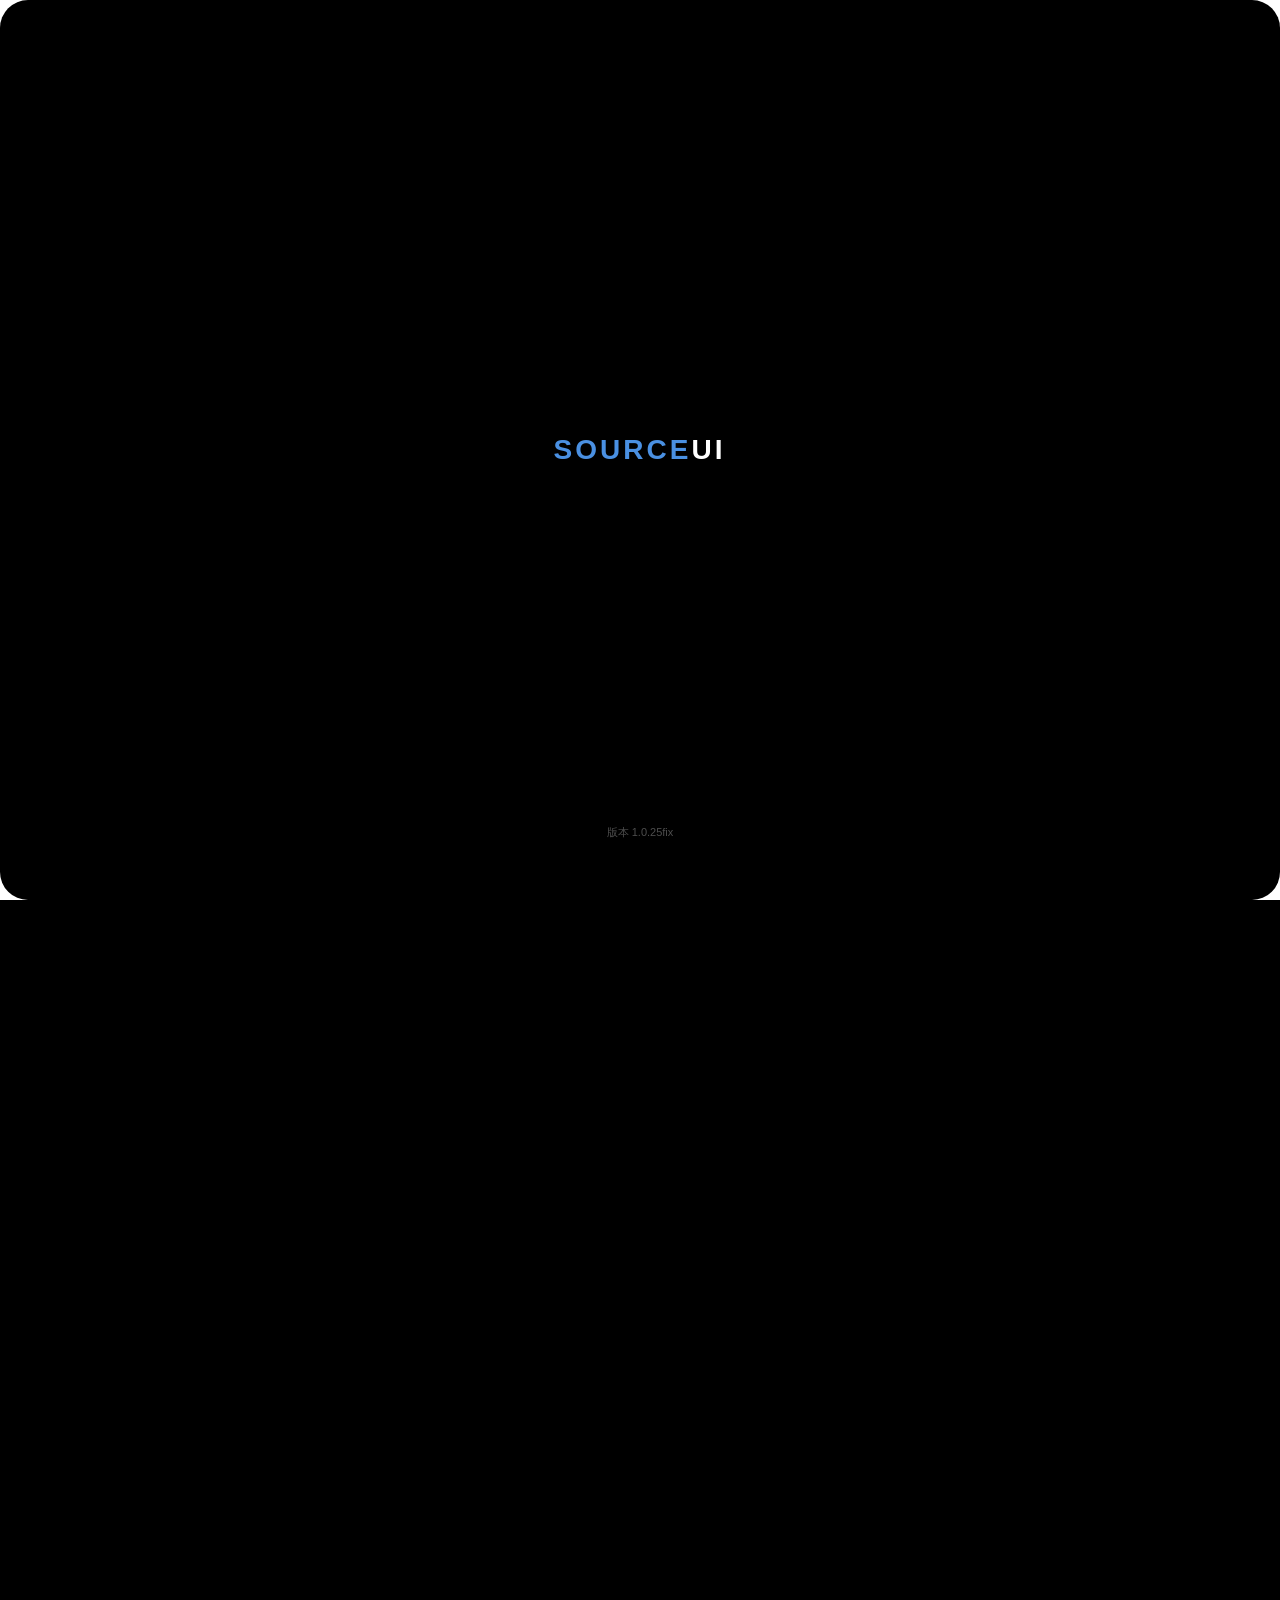
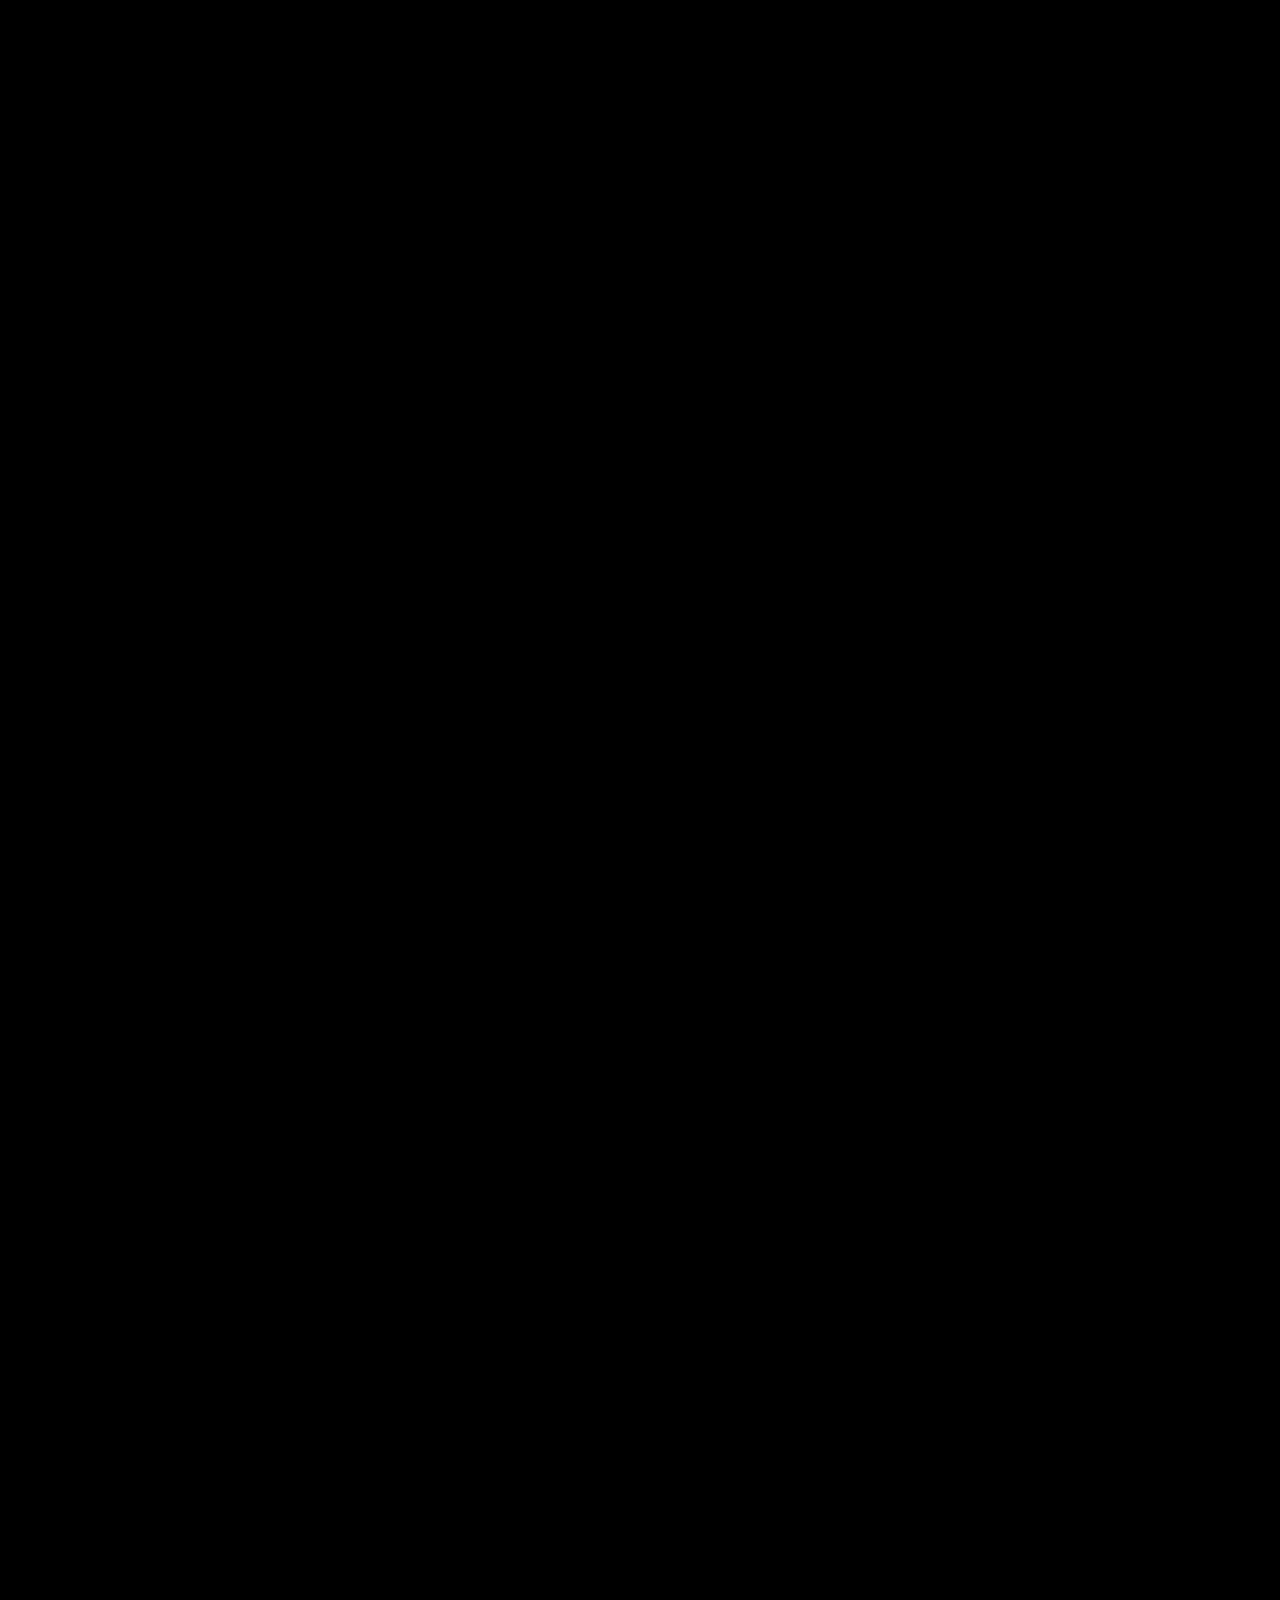
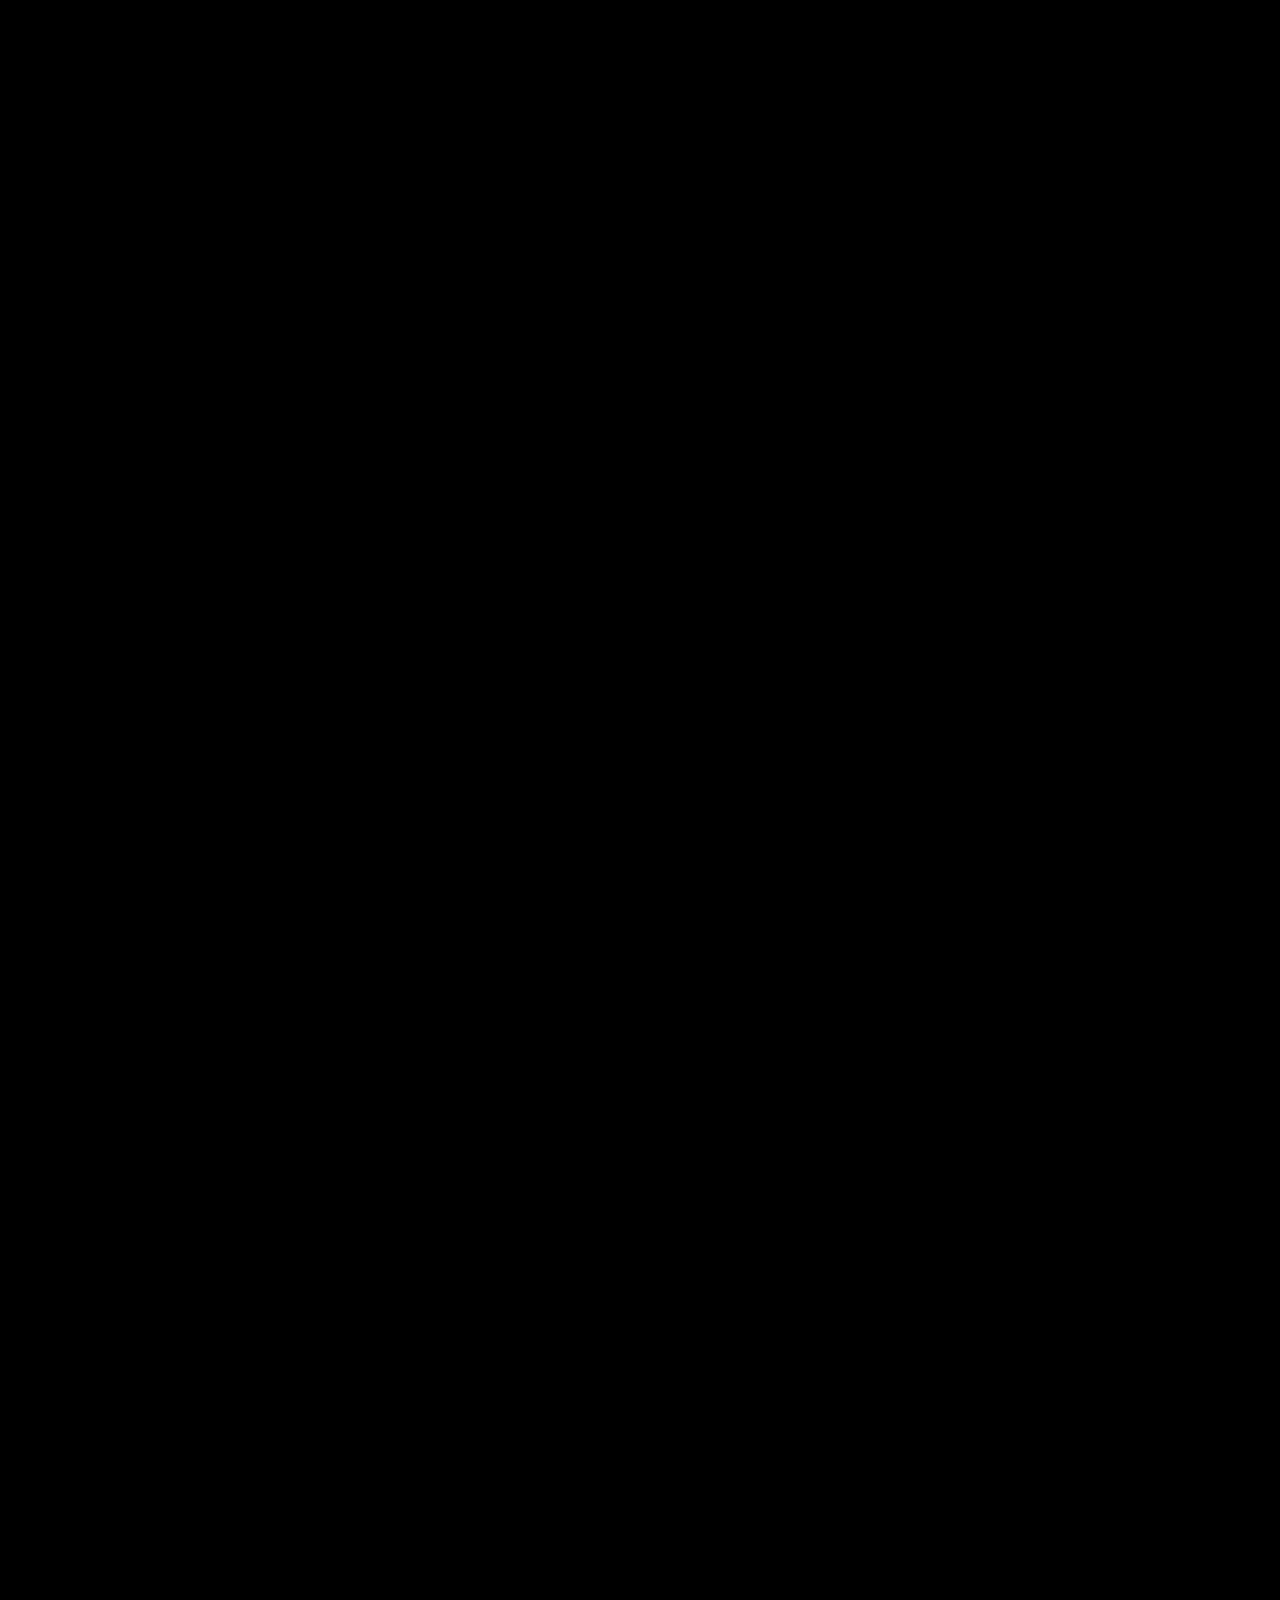
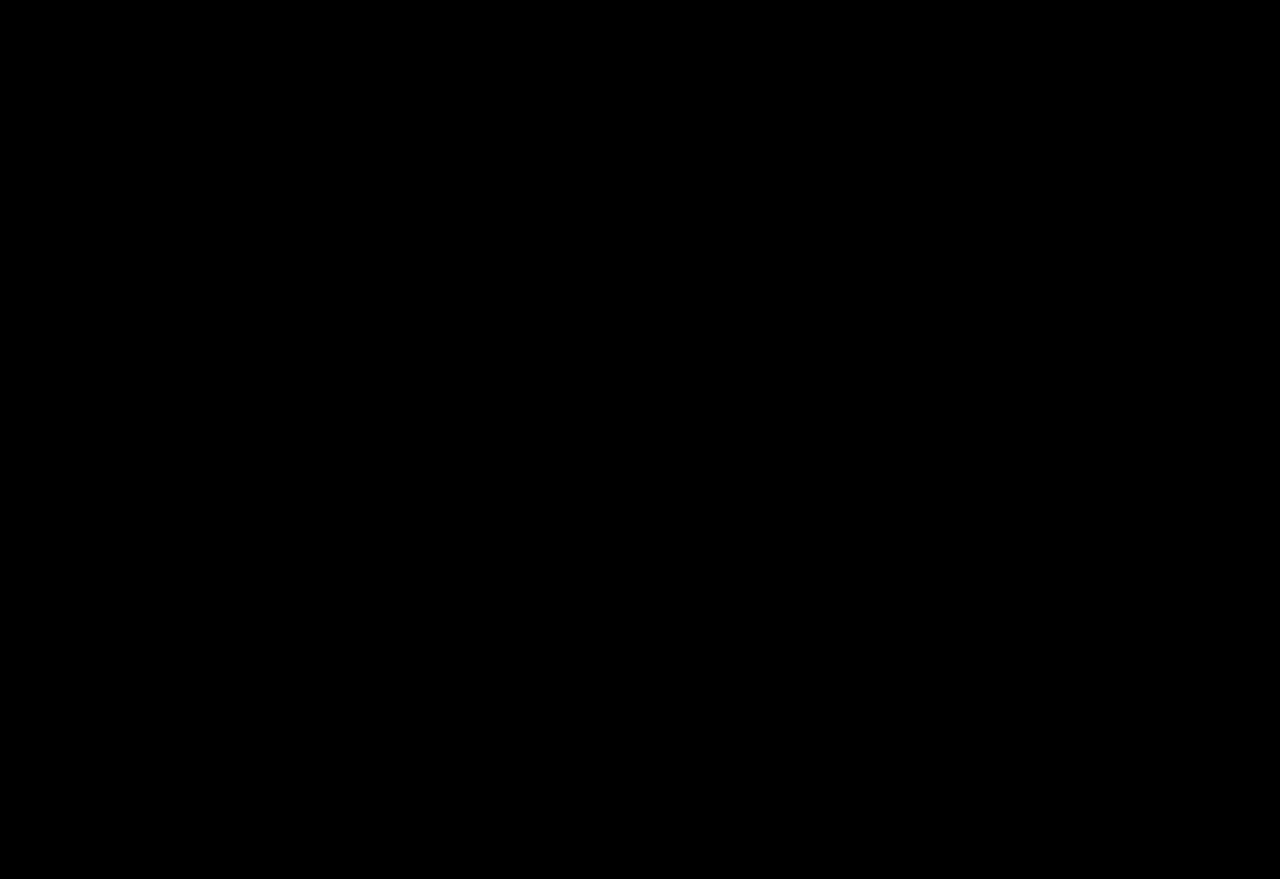
==== commit 8f92b6a6: "Update 1.0.26" ====
--- a/index.html
+++ b/index.html
@@ -5270,5 +5270,5242 @@
 
 </script>
 </body>
-
 </html>
+* {
+  margin: 0;
+  padding: 0;
+  box-sizing: border-box;
+  user-select: none;
+  font-family: -apple-system, BlinkMacSystemFont, 'SF Pro Display', sans-serif;
+  -webkit-tap-highlight-color: transparent;
+}
+
+/* GPU硬件加速样式 */
+.gpu-accelerated * {
+  transform: translateZ(0);
+  backface-visibility: hidden;
+  perspective: 1000px;
+}
+
+.gpu-accelerated .app,
+.gpu-accelerated .page,
+.gpu-accelerated .subpage,
+.gpu-accelerated .fluid-cloud,
+.gpu-accelerated .control-center,
+.gpu-accelerated .fullscreen-lyrics {
+  will-change: transform, opacity;
+}
+
+.gpu-accelerated .icon-grid,
+.gpu-accelerated .dock,
+.gpu-accelerated .group,
+.gpu-accelerated .item {
+  will-change: transform;
+}
+
+/* 高级材质 - 模糊特效 */
+.advanced-materials .blur,
+.advanced-materials .app:before,
+.advanced-materials .control-center-bg,
+.advanced-materials .fluid-cloud-collapsed,
+.advanced-materials .fluid-cloud-expanded {
+  backdrop-filter: blur(30px) saturate(1.8);
+  -webkit-backdrop-filter: blur(30px) saturate(1.8);
+}
+
+/* 关闭高级材质时移除模糊 */
+body:not(.advanced-materials) .blur,
+body:not(.advanced-materials) .app:before,
+body:not(.advanced-materials) .control-center-bg,
+body:not(.advanced-materials) .fluid-cloud-collapsed,
+body:not(.advanced-materials) .fluid-cloud-expanded {
+  backdrop-filter: none !important;
+  -webkit-backdrop-filter: none !important;
+}
+
+html, body {
+  width: 100%;
+  height: 100%;
+  overflow: hidden;
+  background: var(--black);
+  touch-action: none;
+  transition: background 0.5s var(--ios-smooth);
+}
+
+.phone {
+  position: relative;
+  width: 100vw;
+  height: 100vh;
+  background: var(--black);
+  border-radius: 28px;
+  overflow: hidden;
+  /* 移除背景颜色过渡，确保r角颜色不变 */
+}
+
+/* 深色模式 */
+body.dark-mode {
+  background: var(--black);
+}
+
+/* 保持r角颜色不变 */
+body.dark-mode .phone {
+  background: var(--black);
+  /* 确保r角颜色不随深色模式变化 */
+}
+
+/* 深色模式样式 */
+body.dark-mode .app {
+  background: var(--dark-bg-gray);
+}
+
+body.dark-mode .app-body {
+  background: var(--dark-bg-gray);
+}
+
+body.dark-mode .page {
+  background: var(--dark-bg-gray);
+}
+
+body.dark-mode .subpage {
+  background: var(--dark-bg-gray);
+}
+
+body.dark-mode .group {
+  background: var(--dark-white);
+  box-shadow: 0 1px 3px rgba(0,0,0,0.3);
+}
+
+body.dark-mode .item {
+  border-bottom-color: var(--dark-line-gray);
+}
+
+body.dark-mode .chat-item {
+  border-bottom-color: var(--dark-line-gray);
+}
+
+body.dark-mode .item:hover {
+  background: rgba(255,255,255,0.03);
+}
+
+body.dark-mode .item:active {
+  background: rgba(255,255,255,0.06);
+}
+
+body.dark-mode .item-text {
+  color: var(--dark-text-primary);
+}
+
+body.dark-mode .item-desc {
+  color: var(--dark-text-gray);
+}
+
+body.dark-mode .item-arrow {
+  color: var(--dark-text-gray);
+}
+
+body.dark-mode .about-name {
+  color: var(--dark-text-primary);
+}
+
+body.dark-mode .about-version {
+  color: var(--dark-text-gray);
+}
+
+/* 深色模式 - 信息聊天页面 */
+body.dark-mode #subpage-msg-chat div[style*="background: #e5e5ea"] {
+  background: var(--dark-line-gray) !important;
+  color: var(--dark-text-primary) !important;
+}
+
+/* 深色模式 - 音乐播放页面 */
+body.dark-mode .music-title {
+  color: var(--dark-text-primary) !important;
+  transition: color 0.5s var(--ios-smooth);
+}
+
+body.dark-mode .music-singer {
+  color: var(--dark-text-gray) !important;
+  transition: color 0.5s var(--ios-smooth);
+}
+
+body.dark-mode .play-btn {
+  background: var(--dark-text-primary) !important;
+  color: var(--dark-bg-gray) !important;
+  transition: background 0.5s var(--ios-smooth), color 0.5s var(--ios-smooth);
+}
+
+body.dark-mode .progress-time span {
+  color: var(--dark-text-gray) !important;
+  transition: color 0.5s var(--ios-smooth);
+}
+
+body.dark-mode .play-controls div {
+  color: var(--dark-text-primary) !important;
+  transition: color 0.5s var(--ios-smooth);
+}
+
+/* 深色模式 - 信息页面联系人文字 */
+body.dark-mode .chat-name {
+  color: var(--dark-text-primary) !important;
+  transition: color 0.5s var(--ios-smooth);
+}
+
+body.dark-mode .chat-msg {
+  color: var(--dark-text-gray) !important;
+  transition: color 0.5s var(--ios-smooth);
+}
+
+body.dark-mode .chat-time {
+  color: var(--dark-text-gray) !important;
+  transition: color 0.5s var(--ios-smooth);
+}
+
+/* 深色模式 - 拨号盘 */
+body.dark-mode #dial-display {
+  color: var(--dark-text-primary) !important;
+  transition: color 0.5s var(--ios-smooth);
+}
+
+body.dark-mode #dial-hint {
+  color: var(--dark-text-gray) !important;
+  transition: color 0.5s var(--ios-smooth);
+}
+
+body.dark-mode #call-hint {
+  color: var(--dark-text-gray) !important;
+  transition: color 0.5s var(--ios-smooth);
+}
+
+body.dark-mode .dial-btn {
+  background: var(--dark-line-gray) !important;
+  color: var(--dark-text-primary) !important;
+  transition: background 0.5s var(--ios-smooth), color 0.5s var(--ios-smooth);
+}
+
+body.dark-mode .dial-btn:active {
+  background: var(--dark-text-gray) !important;
+}
+
+body.dark-mode .dial-action-btn {
+  background: var(--dark-line-gray) !important;
+  color: var(--dark-text-primary) !important;
+  transition: background 0.5s var(--ios-smooth), color 0.5s var(--ios-smooth);
+}
+
+body.dark-mode .dial-action-btn:active {
+  background: var(--dark-text-gray) !important;
+}
+
+/* Safari浏览器样式 */
+#page-safari {
+  display: flex;
+  flex-direction: column;
+  height: 100%;
+  background: var(--bg-gray);
+}
+
+.safari-header {
+  display: flex;
+  align-items: center;
+  padding: 8px 12px;
+  background: var(--bg-gray);
+  border-bottom: 1px solid var(--line-gray);
+  gap: 8px;
+}
+
+.safari-nav-buttons {
+  display: flex;
+  gap: 4px;
+}
+
+.safari-nav-btn {
+  width: 28px;
+  height: 28px;
+  display: flex;
+  align-items: center;
+  justify-content: center;
+  border-radius: 6px;
+  cursor: pointer;
+  opacity: 0.3;
+  transition: opacity 0.2s;
+}
+
+.safari-nav-btn.active {
+  opacity: 1;
+}
+
+.safari-nav-btn svg {
+  width: 20px;
+  height: 20px;
+  fill: var(--text-primary);
+}
+
+.safari-address-bar {
+  flex: 1;
+  display: flex;
+  align-items: center;
+  background: #fff;
+  border-radius: 10px;
+  padding: 6px 10px;
+  gap: 8px;
+  box-shadow: 0 1px 3px rgba(0,0,0,0.1);
+}
+
+.safari-lock-icon {
+  width: 16px;
+  height: 16px;
+  display: flex;
+  align-items: center;
+  justify-content: center;
+}
+
+.safari-lock-icon svg {
+  width: 14px;
+  height: 14px;
+  fill: var(--text-gray);
+}
+
+.safari-address-bar input {
+  flex: 1;
+  border: none;
+  outline: none;
+  background: transparent;
+  font-size: 15px;
+  color: var(--text-primary);
+  text-align: center;
+}
+
+.safari-address-bar input::placeholder {
+  color: var(--text-gray);
+}
+
+.safari-refresh-btn {
+  width: 24px;
+  height: 24px;
+  display: flex;
+  align-items: center;
+  justify-content: center;
+  cursor: pointer;
+  border-radius: 4px;
+}
+
+.safari-refresh-btn svg {
+  width: 18px;
+  height: 18px;
+  fill: var(--text-gray);
+}
+
+.safari-menu-btn {
+  width: 32px;
+  height: 32px;
+  display: flex;
+  align-items: center;
+  justify-content: center;
+  cursor: pointer;
+  border-radius: 6px;
+}
+
+.safari-menu-btn svg {
+  width: 22px;
+  height: 22px;
+  fill: var(--text-gray);
+}
+
+.safari-content {
+  flex: 1;
+  position: relative;
+  overflow: hidden;
+  background: var(--bg-gray);
+}
+
+#safari-iframe {
+  width: 100%;
+  height: 100%;
+  border: none;
+  display: none;
+  background: #fff;
+}
+
+#safari-iframe.active {
+  display: block;
+}
+
+.safari-home {
+  position: absolute;
+  top: 0;
+  left: 0;
+  width: 100%;
+  height: 100%;
+  padding: 20px;
+  overflow-y: auto;
+}
+
+.safari-home.hidden {
+  display: none;
+}
+
+.safari-favorites-title {
+  font-size: 18px;
+  font-weight: 600;
+  color: var(--text-primary);
+  margin-bottom: 16px;
+}
+
+.safari-favorites-grid {
+  display: grid;
+  grid-template-columns: repeat(4, 1fr);
+  gap: 16px;
+}
+
+.safari-favorite-item {
+  display: flex;
+  flex-direction: column;
+  align-items: center;
+  cursor: pointer;
+  padding: 8px;
+  border-radius: 12px;
+  transition: background 0.2s;
+}
+
+.safari-favorite-item:active {
+  background: rgba(0,0,0,0.05);
+}
+
+.safari-favorite-icon {
+  width: 56px;
+  height: 56px;
+  border-radius: 14px;
+  display: flex;
+  align-items: center;
+  justify-content: center;
+  color: #fff;
+  font-size: 14px;
+  font-weight: 600;
+  margin-bottom: 6px;
+  box-shadow: 0 2px 8px rgba(0,0,0,0.15);
+}
+
+.safari-favorite-name {
+  font-size: 11px;
+  color: var(--text-secondary);
+  text-align: center;
+  max-width: 100%;
+  overflow: hidden;
+  text-overflow: ellipsis;
+  white-space: nowrap;
+}
+
+.safari-toolbar {
+  display: flex;
+  justify-content: space-around;
+  padding: 8px 0 calc(8px + var(--safe-bottom));
+  background: var(--bg-gray);
+  border-top: 1px solid var(--line-gray);
+}
+
+.safari-tool-btn {
+  display: flex;
+  flex-direction: column;
+  align-items: center;
+  gap: 2px;
+  cursor: pointer;
+  padding: 4px 16px;
+  border-radius: 8px;
+  transition: background 0.2s;
+}
+
+.safari-tool-btn:active {
+  background: rgba(0,0,0,0.05);
+}
+
+.safari-tool-btn svg {
+  width: 22px;
+  height: 22px;
+  fill: var(--primary-blue);
+}
+
+.safari-tool-btn span {
+  font-size: 10px;
+  color: var(--text-gray);
+}
+
+/* 深色模式 - 浏览器 */
+body.dark-mode #page-safari {
+  background: var(--dark-bg-gray);
+}
+
+body.dark-mode .safari-header {
+  background: var(--dark-bg-gray);
+  border-bottom-color: var(--dark-line-gray);
+}
+
+body.dark-mode .safari-nav-btn svg {
+  fill: var(--dark-text-primary);
+}
+
+body.dark-mode .safari-address-bar {
+  background: var(--dark-line-gray);
+}
+
+body.dark-mode .safari-address-bar input {
+  color: var(--dark-text-primary);
+}
+
+body.dark-mode .safari-address-bar input::placeholder {
+  color: var(--dark-text-gray);
+}
+
+body.dark-mode .safari-lock-icon svg,
+body.dark-mode .safari-refresh-btn svg,
+body.dark-mode .safari-menu-btn svg {
+  fill: var(--dark-text-gray);
+}
+
+body.dark-mode .safari-content {
+  background: var(--dark-bg-gray);
+}
+
+body.dark-mode .safari-favorites-title {
+  color: var(--dark-text-primary);
+}
+
+body.dark-mode .safari-favorite-name {
+  color: var(--dark-text-secondary);
+}
+
+body.dark-mode .safari-favorite-item:active {
+  background: rgba(255,255,255,0.05);
+}
+
+body.dark-mode .safari-toolbar {
+  background: var(--dark-bg-gray);
+  border-top-color: var(--dark-line-gray);
+}
+
+body.dark-mode .safari-tool-btn span {
+  color: var(--dark-text-gray);
+}
+
+/* 深色模式 - 控制中心计算器按钮 */
+body.dark-mode .shortcut-item {
+  background: var(--dark-line-gray) !important;
+  color: var(--dark-text-primary) !important;
+  transition: background 0.5s var(--ios-smooth), color 0.5s var(--ios-smooth);
+}
+
+body.dark-mode .shortcut-item:active {
+  background: var(--dark-text-gray) !important;
+}
+
+body.dark-mode .shortcut-icon {
+  color: var(--dark-text-primary) !important;
+  transition: color 0.5s var(--ios-smooth);
+}
+
+body.dark-mode .shortcut-text {
+  color: var(--dark-text-primary) !important;
+  transition: color 0.5s var(--ios-smooth);
+}
+
+#lock {
+  position: absolute;
+  top: 0;
+  left: 0;
+  width: 100%;
+  height: 100%;
+  background: url('https://www.dmoe.cc/random.php') center/cover;
+  z-index: 9999;
+  display: flex;
+  flex-direction: column;
+  align-items: center;
+  padding-top: calc(var(--safe-top) + 60px);
+  color: #fff;
+  border-radius: 28px;
+  transition: opacity 0.5s var(--ios-ease), transform 0.6s var(--ios-spring);
+  cursor: grab;
+  will-change: opacity, transform;
+}
+
+#lock.unlocking {
+  opacity: 0;
+  transform: translateY(-50px) scale(0.92);
+  pointer-events: none;
+}
+
+.lock-time { 
+  font-size: 68px; 
+  font-weight: 200; 
+  letter-spacing: -2px; 
+  text-shadow: 0 2px 20px rgba(0,0,0,0.5);
+}
+
+.lock-date { 
+  font-size: 17px; 
+  opacity: 0.9; 
+  margin-top: 4px; 
+  text-shadow: 0 1px 10px rgba(0,0,0,0.5);
+}
+
+.lock-swipe { 
+  margin-top: auto; 
+  margin-bottom: calc(var(--safe-bottom) + 40px); 
+  font-size: 15px; 
+  opacity: 0.8; 
+  cursor: pointer;
+  padding: 20px;
+  transition: all 0.3s var(--ios-smooth);
+  text-shadow: 0 1px 5px rgba(0,0,0,0.5);
+}
+
+#desktop {
+  position: absolute;
+  top: 0;
+  left: 0;
+  width: 100%;
+  height: 100%;
+  background: url('https://www.dmoe.cc/random.php') center/cover;
+  padding: calc(var(--safe-top) + 60px) calc(var(--safe-right) + 24px) calc(var(--safe-bottom) + 120px) calc(var(--safe-left) + 24px);
+  z-index: 1;
+  opacity: 0;
+  transform: scale(1.15);
+  border-radius: 28px;
+  transition: opacity 0.6s var(--ios-ease), transform 0.7s var(--ios-spring);
+  will-change: opacity, transform;
+}
+
+#desktop.show {
+  opacity: 1;
+  transform: scale(1);
+}
+
+#desktop.app-open {
+  transform: scale(1.2);
+  transition: opacity 0.6s var(--ios-ease), transform 0.6s var(--ios-spring);
+  /* 壁纸缩放不提升z-index，让blur层保持在上方显示模糊效果 */
+}
+
+.icon-grid {
+  display: grid;
+  grid-template-columns: repeat(4, 1fr);
+  grid-template-rows: repeat(2, 1fr);
+  gap: 20px 16px;
+  width: 100%;
+  height: auto;
+  padding: 20px 0;
+}
+
+.icon-item {
+  display: flex;
+  flex-direction: column;
+  align-items: center;
+  justify-content: flex-start;
+  gap: 8px;
+  cursor: pointer;
+  opacity: 0;
+  transform: translateY(60px) scale(0.8);
+  transition: opacity 0.5s var(--ios-smooth), transform 0.6s var(--ios-spring);
+}
+
+#desktop.show .icon-item {
+  opacity: 1;
+  transform: translateY(0) scale(1);
+}
+
+#desktop.show .icon-item:nth-child(1) { transition-delay: 0.06s; }
+#desktop.show .icon-item:nth-child(2) { transition-delay: 0.1s; }
+#desktop.show .icon-item:nth-child(3) { transition-delay: 0.14s; }
+#desktop.show .icon-item:nth-child(4) { transition-delay: 0.18s; }
+#desktop.show .icon-item:nth-child(5) { transition-delay: 0.22s; }
+#desktop.show .icon-item:nth-child(6) { transition-delay: 0.26s; }
+#desktop.show .icon-item:nth-child(7) { transition-delay: 0.3s; }
+#desktop.show .icon-item:nth-child(8) { transition-delay: 0.34s; }
+
+.icon {
+  width: 60px;
+  height: 60px;
+  border-radius: 14px;
+  background: rgba(255,255,255,0.15);
+  backdrop-filter: blur(20px) saturate(1.8);
+  display: flex;
+  align-items: center;
+  justify-content: center;
+  font-size: 28px;
+  color: #fff;
+  transition: all 0.3s var(--ios-bounce);
+  box-shadow: 0 4px 20px rgba(0,0,0,0.2);
+  overflow: hidden;
+}
+
+.icon svg {
+  width: 32px;
+  height: 32px;
+  fill: currentColor;
+}
+
+.icon-item:hover .icon {
+  background: rgba(255,255,255,0.25);
+  transform: scale(1.1) translateY(-2px);
+}
+
+.icon-item:active .icon {
+  transform: scale(0.92);
+}
+
+.icon-label {
+  color: #fff;
+  font-size: 12px;
+  text-align: center;
+  text-shadow: 0 1px 3px rgba(0,0,0,0.5);
+  font-weight: 500;
+}
+
+#dock {
+  position: absolute;
+  bottom: calc(var(--safe-bottom) + 20px);
+  left: 50%;
+  transform: translateX(-50%) translateY(30px);
+  width: 90%;
+  max-width: 400px;
+  height: 80px;
+  background: rgba(255,255,255,0.15);
+  backdrop-filter: blur(25px) saturate(1.8);
+  border-radius: 30px;
+  z-index: 101;
+  display: flex;
+  align-items: center;
+  justify-content: space-around;
+  padding: 0 20px;
+  opacity: 0;
+  transition: opacity 0.5s var(--ios-smooth), transform 0.6s var(--ios-spring);
+  will-change: opacity, transform;
+  box-shadow: 0 8px 32px rgba(0,0,0,0.3);
+}
+
+#desktop.show ~ #dock {
+  opacity: 1;
+  transform: translateX(-50%) translateY(0);
+  transition: opacity 0.3s var(--ios-smooth), transform 0.4s var(--ios-bounce);
+}
+
+/* 应用打开时 Dock 栏下移出屏幕 */
+#desktop.app-open ~ #dock {
+  opacity: 0;
+  transform: translateX(-50%) translateY(150px);
+  transition: opacity 0.25s var(--ios-smooth), transform 0.35s var(--ios-ease);
+}
+
+.dock-item {
+  display: flex;
+  flex-direction: column;
+  align-items: center;
+  justify-content: center;
+  cursor: pointer;
+}
+
+.dock-item .icon {
+  width: 55px;
+  height: 55px;
+  border-radius: 12px;
+}
+
+#status {
+  position: fixed;
+  top: var(--safe-top);
+  left: var(--safe-left);
+  right: var(--safe-right);
+  height: 44px;
+  display: flex;
+  justify-content: space-between;
+  align-items: center;
+  padding: 0 20px;
+  color: #fff;
+  font-size: 15px;
+  font-weight: 500;
+  z-index: 10000;
+  pointer-events: none;
+  transition: opacity 0.4s var(--ios-smooth), transform 0.4s var(--ios-ease);
+  text-shadow: 0 1px 3px rgba(0,0,0,0.5);
+}
+
+#status.hidden {
+  opacity: 0;
+  transform: translateY(-30px);
+}
+
+#blur {
+  position: absolute;
+  top: 0;
+  left: 0;
+  width: 100%;
+  height: 100%;
+  background: rgba(0,0,0,0);
+  backdrop-filter: blur(0px);
+  z-index: 90;
+  pointer-events: none;
+  transition: background 0.3s var(--ios-smooth), backdrop-filter 0.3s var(--ios-smooth);
+  will-change: backdrop-filter, background;
+  border-radius: 28px;
+}
+
+#blur.active {
+  background: rgba(0,0,0,0.5);
+  backdrop-filter: blur(40px) saturate(1.8);
+}
+
+#blur.app-open {
+  transition: background 0.3s var(--ios-smooth), backdrop-filter 0.3s var(--ios-smooth);
+}
+
+/* ==================== 流体云样式 ==================== */
+.fluid-cloud {
+  position: fixed;
+  top: calc(var(--safe-top) + 8px);
+  left: 50%;
+  transform: translateX(-50%) translateY(-100px);
+  z-index: 100001;
+  opacity: 0;
+  pointer-events: none;
+  transition: opacity 0.5s var(--ios-spring), transform 0.5s var(--ios-spring);
+}
+
+/* 音乐应用打开时隐藏流体云 */
+.fluid-cloud.in-music-app,
+.fluid-cloud.in-control-center {
+  opacity: 0 !important;
+  transform: translateX(-50%) translateY(-100px) !important;
+  pointer-events: none !important;
+  visibility: hidden !important;
+}
+
+.fluid-cloud.show {
+  opacity: 1;
+  transform: translateX(-50%) translateY(0);
+  pointer-events: auto;
+}
+
+.fluid-cloud.show .fluid-cloud-collapsed,
+.fluid-cloud.show .fluid-cloud-expanded {
+  pointer-events: auto;
+}
+
+/* 收起状态 */
+.fluid-cloud-collapsed {
+  display: flex;
+  align-items: center;
+  gap: 8px;
+  padding: 6px 12px;
+  background: rgba(0, 0, 0, 0.85);
+  backdrop-filter: blur(20px) saturate(1.8);
+  border-radius: 20px;
+  box-shadow:
+    0 4px 24px rgba(0, 0, 0, 0.4),
+    inset 0 1px 0 rgba(255, 255, 255, 0.1);
+  border: 1px solid rgba(255, 255, 255, 0.15);
+  min-width: 120px;
+  max-width: 220px;
+  cursor: pointer;
+  transition: all 0.4s cubic-bezier(0.25, 0.46, 0.45, 0.94);
+  animation: fluidCloudFloat 3s ease-in-out infinite;
+  opacity: 1;
+  transform: scale(1);
+}
+
+.fluid-cloud-collapsed:hover {
+  background: rgba(30, 30, 30, 0.9);
+  transform: scale(1.02);
+  box-shadow:
+    0 6px 30px rgba(0, 0, 0, 0.5),
+    inset 0 1px 0 rgba(255, 255, 255, 0.15);
+}
+
+.fluid-cloud-collapsed:active {
+  transform: scale(0.98);
+}
+
+.fluid-cloud.expanded .fluid-cloud-collapsed {
+  opacity: 0;
+  transform: scale(0.9);
+  pointer-events: none;
+  visibility: hidden;
+}
+
+@keyframes fluidCloudFloat {
+  0%, 100% {
+    transform: translateY(0);
+  }
+  50% {
+    transform: translateY(-2px);
+  }
+}
+
+.fluid-cloud-icon {
+  width: 28px;
+  height: 28px;
+  border-radius: 8px;
+  background: linear-gradient(135deg, #FF2D55 0%, #FF6B35 100%);
+  display: flex;
+  align-items: center;
+  justify-content: center;
+  font-size: 14px;
+  flex-shrink: 0;
+  animation: fluidCloudPulse 2s ease-in-out infinite;
+  overflow: hidden;
+}
+
+.fluid-cloud-icon svg {
+  width: 18px;
+  height: 18px;
+  fill: currentColor;
+}
+}
+
+@keyframes fluidCloudPulse {
+  0%, 100% {
+    box-shadow: 0 0 0 0 rgba(255, 45, 85, 0.4);
+  }
+  50% {
+    box-shadow: 0 0 0 8px rgba(255, 45, 85, 0);
+  }
+}
+
+.fluid-cloud-info {
+  flex: 1;
+  min-width: 0;
+  display: flex;
+  flex-direction: column;
+  gap: 2px;
+}
+
+.fluid-cloud-title {
+  font-size: 12px;
+  font-weight: 600;
+  color: #fff;
+  white-space: nowrap;
+  overflow: hidden;
+  text-overflow: ellipsis;
+}
+
+.fluid-cloud-subtitle {
+  font-size: 10px;
+  color: rgba(255, 255, 255, 0.7);
+  white-space: nowrap;
+  overflow: hidden;
+  text-overflow: ellipsis;
+}
+
+/* 展开状态 */
+.fluid-cloud-expanded {
+  position: absolute;
+  top: 0;
+  left: 50%;
+  transform: translateX(-50%) scale(0.9);
+  width: 240px;
+  padding: 16px;
+  background: rgba(0, 0, 0, 0.9);
+  backdrop-filter: blur(30px) saturate(1.8);
+  border-radius: 20px;
+  box-shadow:
+    0 8px 40px rgba(0, 0, 0, 0.5),
+    inset 0 1px 0 rgba(255, 255, 255, 0.1);
+  border: 1px solid rgba(255, 255, 255, 0.15);
+  cursor: pointer;
+  transition: all 0.4s cubic-bezier(0.34, 1.56, 0.64, 1);
+  transform-origin: top center;
+  opacity: 0;
+  pointer-events: none;
+  visibility: hidden;
+}
+
+.fluid-cloud.expanded .fluid-cloud-expanded {
+  opacity: 1;
+  transform: translateX(-50%) scale(1);
+  pointer-events: auto;
+  visibility: visible;
+}
+
+@keyframes fluidCloudExpand {
+  0% {
+    opacity: 0;
+    transform: scale(0.8) translateY(-20px);
+  }
+  100% {
+    opacity: 1;
+    transform: scale(1) translateY(0);
+  }
+}
+
+.fluid-cloud-expanded-content {
+  display: flex;
+  flex-direction: column;
+  align-items: center;
+  gap: 12px;
+}
+
+.fluid-cloud-expanded-cover {
+  width: 64px;
+  height: 64px;
+  border-radius: 10px;
+  background: linear-gradient(135deg, #FF2D55 0%, #FF6B35 100%);
+  display: flex;
+  align-items: center;
+  justify-content: center;
+  font-size: 28px;
+  box-shadow: 0 4px 20px rgba(255, 45, 85, 0.3);
+}
+
+.fluid-cloud-expanded-info {
+  text-align: center;
+  width: 100%;
+}
+
+.fluid-cloud-expanded-title {
+  font-size: 14px;
+  font-weight: 600;
+  color: #fff;
+  white-space: nowrap;
+  overflow: hidden;
+  text-overflow: ellipsis;
+  margin-bottom: 2px;
+}
+
+.fluid-cloud-expanded-album {
+  font-size: 12px;
+  color: rgba(255, 255, 255, 0.6);
+  white-space: nowrap;
+  overflow: hidden;
+  text-overflow: ellipsis;
+}
+
+.fluid-cloud-expanded-controls {
+  display: flex;
+  align-items: center;
+  gap: 16px;
+  margin-top: 4px;
+}
+
+.fluid-cloud-btn {
+  width: 32px;
+  height: 32px;
+  border-radius: 50%;
+  background: rgba(255, 255, 255, 0.15);
+  display: flex;
+  align-items: center;
+  justify-content: center;
+  font-size: 12px;
+  color: #fff;
+  cursor: pointer;
+  transition: all 0.2s var(--ios-smooth);
+  border: none;
+  outline: none;
+}
+
+.fluid-cloud-btn:hover {
+  background: rgba(255, 255, 255, 0.25);
+  transform: scale(1.1);
+}
+
+.fluid-cloud-btn:active {
+  transform: scale(0.95);
+}
+
+.fluid-cloud-btn.play-pause {
+  width: 40px;
+  height: 40px;
+  background: rgba(255, 255, 255, 0.95);
+  color: #333;
+  font-size: 18px;
+}
+
+.fluid-cloud-btn.play-pause:hover {
+  background: #fff;
+  transform: scale(1.05);
+}
+
+/* 流体云波形动画 */
+.fluid-cloud-wave {
+  display: flex;
+  align-items: center;
+  gap: 2px;
+  height: 16px;
+  margin-left: 6px;
+}
+
+.fluid-cloud-wave span {
+  width: 2px;
+  background: linear-gradient(to top, rgba(255,255,255,0.8), rgba(255,255,255,0.4));
+  border-radius: 1px;
+  animation: fluidCloudWave 1s ease-in-out infinite;
+}
+
+.fluid-cloud-wave span:nth-child(1) { height: 6px; animation-delay: 0s; }
+.fluid-cloud-wave span:nth-child(2) { height: 12px; animation-delay: 0.1s; }
+.fluid-cloud-wave span:nth-child(3) { height: 8px; animation-delay: 0.2s; }
+.fluid-cloud-wave span:nth-child(4) { height: 14px; animation-delay: 0.3s; }
+.fluid-cloud-wave span:nth-child(5) { height: 10px; animation-delay: 0.4s; }
+
+@keyframes fluidCloudWave {
+  0%, 100% {
+    transform: scaleY(0.6);
+    opacity: 0.5;
+  }
+  50% {
+    transform: scaleY(1);
+    opacity: 1;
+  }
+}
+
+.fluid-cloud.paused .fluid-cloud-wave span {
+  animation-play-state: paused;
+  opacity: 0.3;
+}
+
+.fluid-cloud.paused .fluid-cloud-icon,
+.fluid-cloud.paused .fluid-cloud-expanded-cover {
+  animation: none;
+}
+
+/* 流体云展开提示 */
+.fluid-cloud-expanded::after {
+  content: '点击进入应用';
+  position: absolute;
+  bottom: -24px;
+  left: 50%;
+  transform: translateX(-50%);
+  font-size: 11px;
+  color: rgba(255, 255, 255, 0.5);
+  white-space: nowrap;
+  opacity: 0;
+  transition: opacity 0.3s;
+}
+
+.fluid-cloud-expanded:hover::after {
+  opacity: 1;
+}
+
+.app {
+  position: absolute;
+  top: 0;
+  left: 0;
+  width: 100%;
+  height: 100%;
+  background: var(--bg-gray);
+  z-index: 200;
+  overflow: hidden;
+  border-radius: 28px;
+  transform: scale(0);
+  opacity: 0;
+  pointer-events: none;
+  transition: transform 0.5s var(--ios-spring), opacity 0.3s var(--ios-smooth);
+  will-change: transform, opacity;
+}
+
+.app.show {
+  transform: scale(1);
+  opacity: 1;
+  pointer-events: auto;
+  transition: transform 0.5s var(--ios-spring), opacity 0.3s var(--ios-smooth);
+}
+
+.app-body {
+  position: absolute;
+  top: calc(var(--safe-top) + 50px);
+  left: 0;
+  width: 100%;
+  height: calc(100% - var(--safe-top) - 50px - var(--safe-bottom));
+  background: var(--bg-gray);
+  overflow: hidden;
+  transition: background 0.5s var(--ios-smooth);
+}
+
+.page {
+  position: absolute;
+  top: 0;
+  left: 0;
+  width: 100%;
+  height: 100%;
+  padding: 16px;
+  overflow-y: auto;
+  opacity: 0;
+  visibility: hidden;
+  transform: translateX(20px);
+  transition: opacity 0.4s var(--ios-ease), transform 0.4s var(--ios-ease), visibility 0.4s, background 0.5s var(--ios-smooth);
+  background: var(--bg-gray);
+}
+
+.page.show {
+  opacity: 1;
+  visibility: visible;
+  transform: translateX(0);
+}
+
+.page.slide-left {
+  transform: translateX(-40%);
+  opacity: 0.4;
+  visibility: visible;
+}
+
+.subpage {
+  position: absolute;
+  top: 0;
+  left: 0;
+  width: 100%;
+  height: 100%;
+  padding: 16px;
+  background: var(--bg-gray);
+  overflow-y: auto;
+  transform: translateX(100%);
+  opacity: 0;
+  visibility: hidden;
+  transition: all 0.4s var(--ios-ease), background 0.5s var(--ios-smooth);
+  z-index: 50;
+}
+
+.subpage.show {
+  transform: translateX(0);
+  opacity: 1;
+  visibility: visible;
+}
+
+.group {
+  background: var(--white);
+  border-radius: 12px;
+  margin-bottom: 24px;
+  overflow: hidden;
+  box-shadow: 0 1px 3px rgba(0,0,0,0.1);
+  transition: background 0.5s var(--ios-smooth), box-shadow 0.5s var(--ios-smooth);
+}
+
+.item {
+  display: flex;
+  align-items: center;
+  padding: 14px 16px;
+  border-bottom: 0.5px solid var(--line-gray);
+  cursor: pointer;
+  transition: background 0.5s var(--ios-smooth), border-color 0.5s var(--ios-smooth);
+}
+
+.item:last-child { border-bottom: none; }
+.item:hover { background: rgba(0,0,0,0.03); }
+.item:active { background: rgba(0,0,0,0.06); }
+
+.item-icon {
+  width: 32px;
+  height: 32px;
+  border-radius: 8px;
+  display: flex;
+  align-items: center;
+  justify-content: center;
+  color: #fff;
+  font-size: 18px;
+  margin-right: 12px;
+  flex-shrink: 0;
+  overflow: hidden;
+}
+
+.item-icon svg {
+  width: 20px;
+  height: 20px;
+  fill: currentColor;
+}
+
+.item-text { flex: 1; font-size: 16px; color: var(--text-primary); transition: color 0.5s var(--ios-smooth); }
+.item-desc { font-size: 14px; color: var(--text-gray); text-align: right; margin-right: 8px; transition: color 0.5s var(--ios-smooth); }
+.item-arrow { color: #c7c7cc; font-size: 14px; flex-shrink: 0; transition: color 0.5s var(--ios-smooth); }
+
+.item-switch {
+  width: 50px;
+  height: 30px;
+  background: #e5e5ea;
+  border-radius: 15px;
+  position: relative;
+  transition: all 0.3s var(--ios-bounce);
+  cursor: pointer;
+}
+
+.item-switch.active { background: var(--primary-blue); }
+.item-switch::after {
+  content: '';
+  position: absolute;
+  width: 26px;
+  height: 26px;
+  background: #fff;
+  border-radius: 50%;
+  top: 2px;
+  left: 2px;
+  box-shadow: 0 2px 5px rgba(0,0,0,0.2);
+  transition: all 0.3s var(--ios-bounce);
+}
+.item-switch.active::after { left: 22px; }
+
+.back-btn {
+  display: flex;
+  align-items: center;
+  gap: 4px;
+  color: var(--primary-blue);
+  font-size: 16px;
+  margin-bottom: 20px;
+  cursor: pointer;
+  width: fit-content;
+  padding: 8px 12px;
+  border-radius: 8px;
+  transition: color 0.5s var(--ios-smooth);
+}
+
+.about-header {
+  display: flex;
+  flex-direction: column;
+  align-items: center;
+  margin: 20px 0 30px;
+}
+.about-icon {
+  width: 80px;
+  height: 80px;
+  border-radius: 20px;
+  background: linear-gradient(135deg, var(--primary-blue), #5856D6);
+  display: flex;
+  align-items: center;
+  justify-content: center;
+  font-size: 40px;
+  color: #fff;
+  margin-bottom: 16px;
+  overflow: hidden;
+}
+
+.about-icon svg {
+  width: 48px;
+  height: 48px;
+  fill: currentColor;
+}
+  box-shadow: 0 8px 30px rgba(0,122,255,0.3);
+}
+.about-name { font-size: 22px; font-weight: 600; margin-bottom: 4px; color: var(--text-primary); transition: color 0.5s var(--ios-smooth); }
+.about-version { font-size: 15px; color: var(--text-gray); transition: color 0.5s var(--ios-smooth); }
+
+.dialpad {
+  display: grid;
+  grid-template-columns: repeat(3, 1fr);
+  gap: 16px;
+  padding: 20px 40px;
+  max-width: 400px;
+  margin: 0 auto;
+}
+.dial-btn {
+  width: 70px;
+  height: 70px;
+  border-radius: 50%;
+  background: #e5e5ea;
+  display: flex;
+  flex-direction: column;
+  align-items: center;
+  justify-content: center;
+  font-size: 30px;
+  font-weight: 400;
+  cursor: pointer;
+  margin: 0 auto;
+  transition: all 0.2s var(--ios-bounce);
+  -webkit-touch-callout: none;
+}
+.dial-btn:active { 
+  transform: scale(0.95); 
+  background: #d1d1d6;
+}
+.dial-btn small { font-size: 10px; margin-top: -4px; opacity: 0.6; }
+
+.call-btn {
+  width: 70px;
+  height: 70px;
+  border-radius: 50%;
+  background: #34C759;
+  display: flex;
+  align-items: center;
+  justify-content: center;
+  font-size: 30px;
+  color: #fff;
+  margin: 20px auto 0;
+  cursor: pointer;
+  transition: all 0.3s var(--ios-bounce);
+}
+.call-btn:active { transform: scale(0.95); }
+
+.chat-list { display: flex; flex-direction: column; gap: 0; }
+.chat-item {
+  display: flex;
+  align-items: center;
+  padding: 12px 16px;
+  border-bottom: 0.5px solid var(--line-gray);
+  cursor: pointer;
+}
+.chat-avatar {
+  width: 50px;
+  height: 50px;
+  border-radius: 50%;
+  background: var(--primary-blue);
+  display: flex;
+  align-items: center;
+  justify-content: center;
+  color: #fff;
+  font-size: 20px;
+  margin-right: 12px;
+}
+.chat-info { flex: 1; }
+.chat-name { font-size: 16px; font-weight: 500; margin-bottom: 4px; }
+.chat-msg { font-size: 14px; color: var(--text-gray); }
+.chat-time { font-size: 13px; color: var(--text-gray); }
+
+.music-player {
+  display: flex;
+  flex-direction: column;
+  align-items: center;
+  padding: 30px 20px;
+}
+.music-cover {
+  width: 280px;
+  height: 280px;
+  border-radius: 12px;
+  background: linear-gradient(135deg, #FF2D55, #FF3B30);
+  margin-bottom: 30px;
+  box-shadow: 0 10px 40px rgba(255,45,85,0.3);
+}
+.music-info { text-align: center; margin-bottom: 30px; }
+.music-title { font-size: 22px; font-weight: 600; margin-bottom: 4px; }
+.music-singer { font-size: 16px; color: var(--text-gray); }
+
+.progress-bar {
+  width: 100%;
+  height: 6px;
+  background: var(--line-gray);
+  border-radius: 3px;
+  margin-bottom: 8px;
+  position: relative;
+  overflow: hidden;
+}
+.progress-fill { width: 40%; height: 100%; background: var(--primary-blue); border-radius: 3px; }
+.progress-time {
+  display: flex;
+  justify-content: space-between;
+  width: 100%;
+  font-size: 12px;
+  color: var(--text-gray);
+  margin-bottom: 30px;
+}
+.play-controls {
+  display: flex;
+  align-items: center;
+  justify-content: space-between;
+  width: 100%;
+  max-width: 300px;
+}
+.play-btn {
+  width: 60px;
+  height: 60px;
+  border-radius: 50%;
+  background: #000;
+  display: flex;
+  align-items: center;
+  justify-content: center;
+  font-size: 24px;
+  color: #fff;
+  cursor: pointer;
+  transition: all 0.3s var(--ios-bounce);
+}
+.play-btn:active { transform: scale(0.95); }
+
+#page-camera { padding: 0; background: #000; }
+.camera-top-bar {
+  position: absolute;
+  top: 0;
+  left: 0;
+  width: 100%;
+  padding: calc(var(--safe-top) + 10px) calc(var(--safe-right) + 20px) 0 calc(var(--safe-left) + 20px);
+  display: flex;
+  justify-content: space-between;
+  align-items: center;
+  z-index: 100;
+}
+.camera-top-btn {
+  width: 40px;
+  height: 40px;
+  border-radius: 50%;
+  background: rgba(255,255,255,0.1);
+  backdrop-filter: blur(10px);
+  display: flex;
+  align-items: center;
+  justify-content: center;
+  color: #fff;
+  font-size: 18px;
+  cursor: pointer;
+  transition: all 0.2s var(--ios-bounce);
+}
+.camera-top-btn.active { color: #FFD60A; }
+
+.camera-viewfinder {
+  width: 100%;
+  height: 100%;
+  background: url('https://www.dmoe.cc/random.php') center/cover;
+  position: relative;
+  display: flex;
+  align-items: center;
+  justify-content: center;
+}
+.focus-box {
+  width: 80px;
+  height: 80px;
+  border: 2px solid #FFD60A;
+  border-radius: 8px;
+  position: absolute;
+  opacity: 0;
+  transform: scale(1.5);
+  transition: all 0.4s var(--ios-bounce);
+  pointer-events: none;
+}
+.focus-box.show { opacity: 1; transform: scale(1); }
+
+.grid-lines {
+  position: absolute;
+  top: 0;
+  left: 0;
+  width: 100%;
+  height: 100%;
+  pointer-events: none;
+  background-image: 
+    linear-gradient(rgba(255,255,255,0.15) 1px, transparent 1px),
+    linear-gradient(90deg, rgba(255,255,255,0.15) 1px, transparent 1px);
+  background-size: 33.33% 33.33%;
+  opacity: 0;
+  transition: opacity 0.3s var(--ios-smooth);
+}
+.grid-lines.show { opacity: 1; }
+
+.camera-bottom-bar {
+  position: absolute;
+  bottom: 0;
+  left: 0;
+  width: 100%;
+  padding: 0 calc(var(--safe-right) + 20px) calc(var(--safe-bottom) + 20px) calc(var(--safe-left) + 20px);
+  z-index: 100;
+}
+.camera-mode-slider {
+  display: flex;
+  align-items: center;
+  justify-content: center;
+  gap: 24px;
+  margin-bottom: 30px;
+}
+.camera-mode {
+  color: rgba(255,255,255,0.5);
+  font-size: 16px;
+  font-weight: 500;
+  cursor: pointer;
+  transition: all 0.3s var(--ios-bounce);
+}
+.camera-mode.active { color: #fff; font-size: 17px; font-weight: 600; transform: scale(1.1); }
+.camera-capture-area {
+  display: flex;
+  align-items: center;
+  justify-content: space-between;
+}
+.camera-album-btn {
+  width: 50px;
+  height: 50px;
+  border-radius: 12px;
+  background: url('https://www.dmoe.cc/random.php') center/cover;
+  border: 2px solid rgba(255,255,255,0.3);
+  cursor: pointer;
+  transition: all 0.2s var(--ios-bounce);
+}
+.camera-capture-btn {
+  width: 70px;
+  height: 70px;
+  border-radius: 50%;
+  background: #fff;
+  padding: 4px;
+  cursor: pointer;
+  transition: all 0.3s var(--ios-bounce);
+}
+.camera-capture-btn-inner { width: 100%; height: 100%; border-radius: 50%; border: 3px solid #000; }
+.camera-switch-btn {
+  width: 50px;
+  height: 50px;
+  border-radius: 50%;
+  background: rgba(255,255,255,0.1);
+  backdrop-filter: blur(10px);
+  display: flex;
+  align-items: center;
+  justify-content: center;
+  color: #fff;
+  font-size: 20px;
+  cursor: pointer;
+  transition: all 0.3s var(--ios-bounce);
+}
+
+#page-photo { padding: 0; }
+#page-photo > div {
+  display: grid;
+  grid-template-columns: repeat(3, 1fr);
+  gap: 2px;
+}
+#page-photo > div > div { aspect-ratio: 1/1; background: linear-gradient(135deg, #FF9500, #FF3B30); }
+#page-photo > div > div:nth-child(2) { background: linear-gradient(135deg, var(--primary-blue), #5856D6); }
+#page-photo > div > div:nth-child(3) { background: linear-gradient(135deg, #34C759, #007AFF); }
+
+.home-indicator {
+  position: absolute;
+  bottom: calc(var(--safe-bottom) + 8px);
+  left: 50%;
+  transform: translateX(-50%);
+  width: 134px;
+  height: 5px;
+  background: rgba(255, 255, 255, 0.9);
+  border-radius: 3px;
+  z-index: 10001;
+  transition: all 0.4s var(--ios-bounce);
+  cursor: pointer;
+}
+.app.show ~ .home-indicator { background: rgba(0, 0, 0, 0.9); }
+
+.close-btn {
+  position: absolute;
+  right: calc(var(--safe-right) + 16px);
+  top: 50%;
+  transform: translateY(-50%);
+  width: 28px;
+  height: 28px;
+  background: rgba(0,0,0,0.1);
+  border-radius: 50%;
+  display: flex;
+  align-items: center;
+  justify-content: center;
+  cursor: pointer;
+  font-size: 16px;
+  color: #333;
+  transition: all 0.2s var(--ios-bounce);
+  z-index: 101;
+}
+.close-btn:active { transform: translateY(-50%) scale(0.9); }
+
+/* 【修复】模糊背景 - 随动画渐变 */
+.control-center-bg {
+  position: absolute;
+  top: 0;
+  left: 0;
+  width: 100%;
+  height: 100%;
+  background: rgba(0,0,0,0);
+  backdrop-filter: blur(0px);
+  opacity: 0;
+  /* 【修复】调整过渡时间为0.3秒 */
+  transition: 
+    opacity 0.3s cubic-bezier(0.4, 0, 0.2, 1),
+    backdrop-filter 0.3s cubic-bezier(0.4, 0, 0.2, 1),
+    background 0.3s cubic-bezier(0.4, 0, 0.2, 1);
+  will-change: backdrop-filter, opacity, background;
+}
+
+.control-center.show .control-center-bg {
+  opacity: 1;
+  background: rgba(0,0,0,0.5);
+  backdrop-filter: blur(40px) saturate(1.8);
+}
+
+/* 【修复】控制面板 - 同步渐变 */
+.control-panel {
+  position: absolute;
+  top: 0;
+  left: 50%;
+  transform: translateX(-50%) translateY(-100%);
+  width: 100%;
+  max-width: 414px;
+  height: auto;
+  max-height: 70vh; /* 【修复】限制高度，避免太长 */
+  padding: calc(var(--safe-top) + 20px) calc(var(--safe-right) + 20px) 30px calc(var(--safe-left) + 20px);
+  background: rgba(30,30,30,0.6);
+  backdrop-filter: blur(20px) saturate(1.5);
+  border-radius: 0 0 40px 40px;
+  /* 【修复】同步过渡时间 */
+  transition: 
+    transform 0.5s cubic-bezier(0.25, 1, 0.25, 1),
+    backdrop-filter 0.6s cubic-bezier(0.4, 0, 0.2, 1),
+    background 0.6s cubic-bezier(0.4, 0, 0.2, 1);
+  will-change: transform, backdrop-filter, background;
+  overflow-y: auto;
+}
+
+.control-center.show .control-panel {
+  transform: translateX(-50%) translateY(0);
+  background: rgba(30,30,30,0.85);
+  backdrop-filter: blur(60px) saturate(2);
+}
+
+.control-center {
+  position: absolute;
+  top: 0;
+  left: 0;
+  width: 100%;
+  height: 100%;
+  z-index: 10003;
+  pointer-events: none;
+  display: flex;
+  justify-content: center;
+}
+
+.control-center.show {
+  pointer-events: auto;
+}
+
+@media (orientation: landscape) {
+  .control-panel {
+    width: 60%;
+    max-width: 600px;
+    min-width: 500px;
+    padding: calc(var(--safe-top) + 15px) calc(var(--safe-right) + 20px) 30px calc(var(--safe-left) + 20px);
+    border-radius: 0 0 30px 30px;
+    max-height: 85vh;
+  }
+  
+  .control-grid {
+    grid-template-columns: repeat(4, 1fr);
+    gap: 12px;
+    margin-bottom: 15px;
+  }
+  
+  .control-sliders { gap: 12px; margin-bottom: 15px; }
+  .control-shortcuts { gap: 12px; }
+  .shortcut-item { padding: 12px; }
+}
+
+.control-grid {
+  display: grid;
+  grid-template-columns: repeat(4, 1fr);
+  gap: 15px;
+  margin-bottom: 20px;
+}
+
+.control-item {
+  aspect-ratio: 1;
+  border-radius: 18px;
+  display: flex;
+  flex-direction: column;
+  align-items: center;
+  justify-content: center;
+  gap: 6px;
+  cursor: pointer;
+  transition: all 0.3s var(--ios-bounce);
+}
+
+.control-item:active { transform: scale(0.9); }
+
+.control-icon {
+  width: 50px;
+  height: 50px;
+  border-radius: 50%;
+  display: flex;
+  align-items: center;
+  justify-content: center;
+  font-size: 24px;
+  transition: all 0.3s var(--ios-bounce);
+  box-shadow: 0 4px 15px rgba(0,0,0,0.2);
+  overflow: hidden;
+}
+
+.control-icon svg {
+  width: 28px;
+  height: 28px;
+  fill: currentColor;
+}
+
+.control-label {
+  font-size: 10px;
+  color: rgba(255,255,255,0.8);
+  font-weight: 500;
+}
+
+.control-item.active .control-icon {
+  background: #fff !important;
+  color: #333;
+  transform: scale(1.05);
+}
+
+.control-item.inactive .control-icon {
+  background: rgba(255,255,255,0.2);
+  color: #fff;
+}
+
+.control-wifi.active .control-icon { color: #007AFF; }
+.control-bluetooth.active .control-icon { color: #007AFF; }
+.control-airplane.active .control-icon { color: #FF9500; }
+.control-data.active .control-icon { color: #34C759; }
+.control-rotation.active .control-icon { color: #FF3B30; }
+.control-dnd.active .control-icon { color: #AF52DE; }
+.control-flashlight.active .control-icon { color: #FF9500; }
+.control-calculator.active .control-icon { color: #333; }
+
+.control-sliders {
+  display: flex;
+  flex-direction: column;
+  gap: 15px;
+  margin-bottom: 20px;
+}
+
+.slider-container {
+  display: flex;
+  align-items: center;
+  gap: 12px;
+  background: rgba(255,255,255,0.1);
+  border-radius: 20px;
+  padding: 12px 15px;
+}
+
+.slider-icon {
+  width: 28px;
+  height: 28px;
+  border-radius: 50%;
+  background: #fff;
+  display: flex;
+  align-items: center;
+  justify-content: center;
+  font-size: 14px;
+  flex-shrink: 0;
+  overflow: hidden;
+}
+
+.slider-icon svg {
+  width: 16px;
+  height: 16px;
+  fill: currentColor;
+}
+
+.slider-track {
+  flex: 1;
+  height: 4px;
+  background: rgba(255,255,255,0.2);
+  border-radius: 2px;
+  position: relative;
+  cursor: pointer;
+}
+
+.slider-fill {
+  height: 100%;
+  background: var(--primary-blue);
+  border-radius: 2px;
+  width: 50%;
+  position: relative;
+}
+
+.slider-thumb {
+  position: absolute;
+  right: -10px;
+  top: 50%;
+  transform: translateY(-50%);
+  width: 20px;
+  height: 20px;
+  background: var(--primary-blue);
+  border-radius: 50%;
+  box-shadow: 0 2px 10px rgba(0,0,0,0.3);
+  cursor: grab;
+}
+
+.control-shortcuts {
+  display: grid;
+  grid-template-columns: repeat(2, 1fr);
+  gap: 15px;
+}
+
+.shortcut-item {
+  background: rgba(255,255,255,0.1);
+  border-radius: 18px;
+  padding: 15px;
+  display: flex;
+  align-items: center;
+  gap: 12px;
+  cursor: pointer;
+  transition: all 0.3s var(--ios-bounce);
+}
+
+.shortcut-item:active { transform: scale(0.98); }
+
+.shortcut-icon {
+  width: 36px;
+  height: 36px;
+  border-radius: 10px;
+  background: rgba(255,255,255,0.2);
+  display: flex;
+  align-items: center;
+  justify-content: center;
+  font-size: 18px;
+  overflow: hidden;
+  color: #fff;
+}
+
+.shortcut-icon svg {
+  width: 20px;
+  height: 20px;
+  fill: #fff;
+}
+
+.shortcut-text {
+  color: #fff;
+  font-size: 14px;
+  font-weight: 500;
+}
+
+.control-handle {
+  width: 36px;
+  height: 5px;
+  background: rgba(255,255,255,0.3);
+  border-radius: 3px;
+  margin: 0 auto 20px;
+  cursor: grab;
+  flex-shrink: 0;
+}
+
+.status-trigger {
+  position: absolute;
+  top: 0;
+  left: var(--safe-left);
+  right: var(--safe-right);
+  height: calc(var(--safe-top) + 60px);
+  z-index: 10002;
+  cursor: pointer;
+}
+
+.control-center.show ~ .status-trigger {
+  pointer-events: none;
+  z-index: -1;
+}
+
+@media (orientation: landscape) {
+  .icon-grid {
+    grid-template-columns: repeat(8, 1fr);
+    grid-template-rows: repeat(1, 1fr);
+  }
+  
+  #desktop { padding-top: calc(var(--safe-top) + 40px); }
+  .lock-time { font-size: 48px; }
+}
+
+/* 开机动画 */
+@keyframes bootPulse {
+  0%, 100% { transform: scale(1); opacity: 1; }
+  50% { transform: scale(1.05); opacity: 0.8; }
+}
+
+@keyframes bootFadeOut {
+  0% { opacity: 1; visibility: visible; }
+  100% { opacity: 0; visibility: hidden; }
+}
+
+#boot-screen.hidden {
+  opacity: 0;
+  visibility: hidden;
+  pointer-events: none;
+}
+</style>
+<base target="_blank">
+</head>
+
+<body>
+<div class="phone">
+
+  <!-- 开机动画 -->
+  <div id="boot-screen" style="position: absolute; top: 0; left: 0; width: 100%; height: 100%; background: #000; z-index: 100000; display: flex; flex-direction: column; align-items: center; justify-content: center; transition: opacity 0.8s ease, visibility 0.8s ease;">
+    <div style="font-size: 28px; font-weight: 600; letter-spacing: 3px;"><span style="color: #4A90E2;">SOURCE</span><span style="color: #fff;">UI</span></div>
+    <div style="position: absolute; bottom: 60px; color: rgba(255,255,255,0.3); font-size: 11px;">版本 1.0.25fix</div>
+  </div>
+
+  <!-- 上滑解锁屏幕 -->
+  <div id="lock" style="position: absolute; top: 0; left: 0; width: 100%; height: 100%; background: url('https://www.dmoe.cc/random.php') center/cover; z-index: 9999; display: flex; flex-direction: column; align-items: center; justify-content: center; color: #fff;">
+    <div style="font-size: 68px; font-weight: 700; margin-bottom: 20px; text-shadow: 0 2px 10px rgba(0,0,0,0.3);">10:30</div>
+    <div style="font-size: 17px; font-weight: 600; margin-bottom: 40px; text-shadow: 0 1px 5px rgba(0,0,0,0.3);">周二 2月18日</div>
+    <div style="font-size: 15px; font-weight: 500; opacity: 0.9; margin-bottom: 40px; text-shadow: 0 1px 3px rgba(0,0,0,0.3);">上滑解锁</div>
+    <!-- 滑动区域 -->
+    <div id="swipe-area" style="width: 100%; height: 100%; position: absolute; top: 0; left: 0; z-index: 10000;"></div>
+  </div>
+
+  <div id="status">
+    <div class="time">10:30</div>
+    <div class="info"><svg viewBox="0 0 24 24" style="width: 16px; height: 16px; fill: currentColor;"><path d="M1 9l2 2c4.97-4.97 13.03-4.97 18 0l2-2C16.93 2.93 7.08 2.93 1 9zm8 8l3 3 3-3c-1.65-1.66-4.34-1.66-6 0zm-4-4l2 2c2.76-2.76 7.24-2.76 10 0l2-2C15.14 9.14 8.87 9.14 5 13z"/></svg> <svg viewBox="0 0 24 24" style="width: 18px; height: 12px; fill: currentColor;"><rect x="2" y="6" width="18" height="12" rx="3" ry="3"/><rect x="20" y="9" width="2" height="6" rx="1" ry="1"/></svg></div>
+  </div>
+
+  <div class="status-trigger" id="status-trigger"></div>
+
+  <!-- 流体云 - 显示当前播放应用 -->
+  <div class="fluid-cloud" id="fluid-cloud">
+    <!-- 收起状态 -->
+    <div class="fluid-cloud-collapsed" id="fluid-cloud-collapsed" onclick="fluidCloudToggleExpand()">
+      <div class="fluid-cloud-icon" id="fluid-cloud-icon"><svg viewBox="0 0 24 24"><path d="M12 3v10.55c-.59-.34-1.27-.55-2-.55-2.21 0-4 1.79-4 4s1.79 4 4 4 4-1.79 4-4V7h4V3h-6z"/></svg></div>
+      <div class="fluid-cloud-info">
+        <div class="fluid-cloud-title" id="fluid-cloud-title">未在播放</div>
+        <div class="fluid-cloud-subtitle" id="fluid-cloud-subtitle">音乐</div>
+      </div>
+      <div class="fluid-cloud-wave" id="fluid-cloud-wave">
+        <span></span>
+        <span></span>
+        <span></span>
+        <span></span>
+        <span></span>
+      </div>
+    </div>
+    <!-- 展开状态 -->
+    <div class="fluid-cloud-expanded" id="fluid-cloud-expanded" onclick="fluidCloudToggleExpand()">
+      <div class="fluid-cloud-expanded-bg"></div>
+      <div class="fluid-cloud-expanded-content">
+        <div class="fluid-cloud-expanded-cover" id="fluid-cloud-cover" onclick="event.stopPropagation(); fluidCloudOpenApp()"><svg viewBox="0 0 24 24" style="width: 24px; height: 24px; fill: currentColor;"><path d="M12 3v10.55c-.59-.34-1.27-.55-2-.55-2.21 0-4 1.79-4 4s1.79 4 4 4 4-1.79 4-4V7h4V3h-6z"/></svg></div>
+        <div class="fluid-cloud-expanded-info" onclick="event.stopPropagation(); fluidCloudOpenApp()">
+          <div class="fluid-cloud-expanded-title" id="fluid-cloud-expanded-title">未在播放</div>
+          <div class="fluid-cloud-expanded-album" id="fluid-cloud-expanded-album">未知专辑</div>
+        </div>
+        <div class="fluid-cloud-expanded-controls">
+            <button class="fluid-cloud-btn" onclick="event.stopPropagation(); fluidCloudPrev()">
+              <svg viewBox="0 0 24 24" fill="currentColor" style="width: 14px; height: 14px;">
+                <path d="M6 6h2v12H6zm3.5 6l8.5 6V6z"/>
+              </svg>
+            </button>
+            <button class="fluid-cloud-btn play-pause" id="fluid-cloud-play-btn" onclick="event.stopPropagation(); fluidCloudTogglePlay()">
+              <svg viewBox="0 0 24 24" fill="currentColor" style="width: 18px; height: 18px;">
+                <path id="fluid-cloud-play-icon" d="M8 5v14l11-7z"/>
+              </svg>
+            </button>
+            <button class="fluid-cloud-btn" onclick="event.stopPropagation(); fluidCloudNext()">
+              <svg viewBox="0 0 24 24" fill="currentColor" style="width: 14px; height: 14px;">
+                <path d="M6 18l8.5-6L6 6v12zM16 6v12h2V6h-2z"/>
+              </svg>
+            </button>
+          </div>
+      </div>
+    </div>
+  </div>
+
+  <!-- 全屏歌词显示区域 - 移出 app 避免 border-radius 影响 -->
+  <div class="fullscreen-lyrics" id="fullscreen-lyrics" style="display: none; position: fixed; top: 0; left: 0; width: 100%; height: 100%; background: linear-gradient(rgba(0,0,0,0.7), rgba(0,0,0,0.9)); z-index: 10000; backdrop-filter: blur(30px); -webkit-backdrop-filter: blur(30px); overflow: hidden; opacity: 0; transform: translateX(100%);" onclick="toggleFullscreenLyrics()">
+    <!-- 上下模糊遮罩 -->
+    <div style="position: absolute; top: 0; left: 0; width: 100%; height: 150px; background: linear-gradient(to bottom, rgba(0,0,0,0.7), transparent); z-index: 1; pointer-events: none;"></div>
+    <div style="position: absolute; bottom: 0; left: 0; width: 100%; height: 150px; background: linear-gradient(to top, rgba(0,0,0,0.7), transparent); z-index: 1; pointer-events: none;"></div>
+    <!-- 顶部信息栏 - 只显示歌名 -->
+    <div class="fullscreen-lyrics-header" style="position: absolute; top: 0; left: 0; width: 100%; padding: calc(var(--safe-top) + 10px) 20px 20px; text-align: center; z-index: 2; transform: translateZ(0);">
+      <div id="fullscreen-song-title" style="color: rgba(255,255,255,0.9); font-size: 17px; font-weight: 600;">歌曲名称</div>
+    </div>
+    
+    <!-- 歌词显示区域 -->
+    <div class="fullscreen-lyrics-container" id="fullscreen-lyrics-container" style="position: absolute; top: 0; left: 0; width: 100%; height: 100%; display: flex; flex-direction: column; justify-content: flex-start; align-items: flex-start; padding: calc(var(--safe-top) + 80px) 30px 150px; box-sizing: border-box; overflow: hidden; transform: translateZ(0);">
+      <div class="fullscreen-lyrics-content" id="fullscreen-lyrics-content" style="width: 100%; max-width: 800px; text-align: left; transition: transform 0.8s cubic-bezier(0.22, 0.61, 0.36, 1); z-index: 1; transform: translateZ(0);">
+        <div class="fullscreen-lyric-line initial" style="color: rgba(255,255,255,0.5); font-size: 24px; line-height: 1.6; margin: 15px 0; font-weight: 400; transition: all 0.6s cubic-bezier(0.22, 0.61, 0.36, 1), opacity 0.6s ease, transform 0.6s ease; transform: translateZ(0); filter: blur(2px);">点击退出全屏歌词</div>
+      </div>
+    </div>
+    
+    <!-- 底部时间显示 -->
+    <div style="position: absolute; bottom: calc(var(--safe-bottom) + 20px); left: 0; width: 100%; text-align: center; z-index: 2; transform: translateZ(0);">
+      <div style="display: flex; justify-content: center; align-items: center; gap: 8px;">
+        <span id="fullscreen-current-time" style="color: rgba(255,255,255,0.9); font-size: 15px; font-weight: 600;">0:00</span>
+        <span style="color: rgba(255,255,255,0.5); font-size: 15px;">/</span>
+        <span id="fullscreen-duration" style="color: rgba(255,255,255,0.9); font-size: 15px; font-weight: 600;">0:00</span>
+      </div>
+    </div>
+  </div>
+
+  <div class="control-center" id="control-center">
+    <div class="control-center-bg" id="control-center-bg"></div>
+    <div class="control-panel">
+      <div class="control-handle" id="control-handle"></div>
+      <div class="control-grid">
+        <div class="control-item control-wifi active" data-control="wifi">
+          <div class="control-icon"><svg viewBox="0 0 24 24"><path d="M1 9l2 2c4.97-4.97 13.03-4.97 18 0l2-2C16.93 2.93 7.08 2.93 1 9zm8 8l3 3 3-3c-1.65-1.66-4.34-1.66-6 0zm-4-4l2 2c2.76-2.76 7.24-2.76 10 0l2-2C15.14 9.14 8.87 9.14 5 13z"/></svg></div>
+          <div class="control-label">WLAN</div>
+        </div>
+        <div class="control-item control-bluetooth active" data-control="bluetooth">
+          <div class="control-icon"><svg viewBox="0 0 24 24"><path d="M17.71 7.71L12 2h-1v7.59L6.41 5 5 6.41 10.59 12 5 17.59 6.41 19 11 14.41V22h1l5.71-5.71-4.3-4.29 4.3-4.29zM13 5.83l1.88 1.88L13 9.59V5.83zm1.88 10.46L13 18.17v-3.76l1.88 1.88z"/></svg></div>
+          <div class="control-label">蓝牙</div>
+        </div>
+        <div class="control-item control-data active" data-control="data">
+          <div class="control-icon"><svg viewBox="0 0 24 24"><path d="M17 1.01L7 1c-1.1 0-2 .9-2 2v18c0 1.1.9 2 2 2h10c1.1 0 2-.9 2-2V3c0-1.1-.9-1.99-2-1.99zM17 19H7V5h10v14z"/></svg></div>
+          <div class="control-label">移动数据</div>
+        </div>
+        <div class="control-item control-airplane inactive" data-control="airplane">
+          <div class="control-icon"><svg viewBox="0 0 24 24"><path d="M21 16v-2l-8-5V3.5c0-.83-.67-1.5-1.5-1.5S10 2.67 10 3.5V9l-8 5v2l8-2.5V19l-2 1.5V22l3.5-1 3.5 1v-1.5L13 19v-5.5l8 2.5z"/></svg></div>
+          <div class="control-label">飞行模式</div>
+        </div>
+        <div class="control-item control-rotation inactive" data-control="rotation">
+          <div class="control-icon"><svg viewBox="0 0 24 24"><path d="M18 8h-1V6c0-2.76-2.24-5-5-5S7 3.24 7 6v2H6c-1.1 0-2 .9-2 2v10c0 1.1.9 2 2 2h12c1.1 0 2-.9 2-2V10c0-1.1-.9-2-2-2zm-6 9c-1.1 0-2-.9-2-2s.9-2 2-2 2 .9 2 2-.9 2-2 2zm3.1-9H8.9V6c0-1.71 1.39-3.1 3.1-3.1 1.71 0 3.1 1.39 3.1 3.1v2z"/></svg></div>
+          <div class="control-label">旋转锁定</div>
+        </div>
+        <div class="control-item control-dnd inactive" data-control="dnd">
+          <div class="control-icon"><svg viewBox="0 0 24 24"><path d="M12 2C6.48 2 2 6.48 2 12s4.48 10 10 10 10-4.48 10-10S17.52 2 12 2zm0 18c-4.42 0-8-3.58-8-8 0-1.85.63-3.55 1.69-4.9L16.9 18.31C15.55 19.37 13.85 20 12 20zm6.31-3.1L7.1 5.69C8.45 4.63 10.15 4 12 4c4.42 0 8 3.58 8 8 0 1.85-.63 3.55-1.69 4.9z"/></svg></div>
+          <div class="control-label">勿扰模式</div>
+        </div>
+        <div class="control-item control-flashlight inactive" data-control="flashlight">
+          <div class="control-icon"><svg viewBox="0 0 24 24"><path d="M6 2h12v3H6zm0 5h12v3H6zm0 5h12v3H6z"/></svg></div>
+          <div class="control-label">手电筒</div>
+        </div>
+        <div class="control-item control-dark-mode inactive" data-control="dark-mode">
+          <div class="control-icon"><svg viewBox="0 0 24 24"><path d="M9 2c-1.05 0-2.05.16-3 .46 1.69 1.24 2.79 3.24 2.79 5.54 0 3.87-3.13 7-7 7-.71 0-1.39-.11-2.03-.3C2.6 19.08 6.27 22 10.5 22c5.24 0 9.5-4.25 9.5-9.5S15.74 2 10.5 2c-.51 0-1.01.04-1.5.11V2z"/></svg></div>
+          <div class="control-label">深色模式</div>
+        </div>
+      </div>
+      <div class="control-sliders">
+        <div class="slider-container">
+          <div class="slider-icon"><svg viewBox="0 0 24 24"><path d="M6.76 4.84l-1.8-1.79-1.41 1.41 1.79 1.79 1.42-1.41zM4 10.5H1v2h3v-2zm9-9.95h-2V3.5h2V.55zm7.45 3.91l-1.41-1.41-1.79 1.79 1.41 1.41 1.79-1.79zm-3.21 13.7l1.79 1.8 1.41-1.41-1.8-1.79-1.4 1.4zM20 10.5v2h3v-2h-3zm-8-5c-3.31 0-6 2.69-6 6s2.69 6 6 6 6-2.69 6-6-2.69-6-6-6zm-1 16.95h2V19.5h-2v2.95zm-7.45-3.91l1.41 1.41 1.79-1.8-1.41-1.41-1.79 1.8z"/></svg></div>
+          <div class="slider-track" id="brightness-slider">
+            <div class="slider-fill" style="width: 70%;"><div class="slider-thumb"></div></div>
+          </div>
+        </div>
+        <div class="slider-container">
+          <div class="slider-icon"><svg viewBox="0 0 24 24"><path d="M3 9v6h4l5 5V4L7 9H3zm13.5 3c0-1.77-1.02-3.29-2.5-4.03v8.05c1.48-.73 2.5-2.25 2.5-4.02zM14 3.23v2.06c2.89.86 5 3.54 5 6.71s-2.11 5.85-5 6.71v2.06c4.01-.91 7-4.49 7-8.77s-2.99-7.86-7-8.77z"/></svg></div>
+          <div class="slider-track" id="volume-slider">
+            <div class="slider-fill" style="width: 50%;"><div class="slider-thumb"></div></div>
+          </div>
+        </div>
+      </div>
+      <div class="control-shortcuts">
+        <div class="shortcut-item" data-action="flashlight">
+          <div class="shortcut-icon"><svg viewBox="0 0 24 24"><path d="M7 2v11h3v9l7-12h-4l4-8z"/></svg></div>
+          <div class="shortcut-text">手电筒</div>
+        </div>
+        <div class="shortcut-item" data-action="timer">
+          <div class="shortcut-icon"><svg viewBox="0 0 24 24"><path d="M15 1H9v2h6V1zm-4 13h2V8h-2v6zm8.03-6.61l1.42-1.42c-.43-.51-.9-.99-1.41-1.41l-1.42 1.42C16.07 4.74 14.12 4 12 4c-4.97 0-9 4.03-9 9s4.02 9 9 9 9-4.03 9-9c0-2.12-.74-4.07-1.97-5.61zM12 20c-3.87 0-7-3.13-7-7s3.13-7 7-7 7 3.13 7 7-3.13 7-7 7z"/></svg></div>
+          <div class="shortcut-text">计时器</div>
+        </div>
+        <div class="shortcut-item" data-action="camera">
+          <div class="shortcut-icon" style="border-radius: 50%; background: rgba(255,255,255,0.3);"><svg viewBox="0 0 24 24"><path d="M12 15.5c1.93 0 3.5-1.57 3.5-3.5s-1.57-3.5-3.5-3.5-3.5 1.57-3.5 3.5 1.57 3.5 3.5 3.5z"/><path d="M20 4h-3.17L15 2H9L7.17 4H4c-1.1 0-2 .9-2 2v12c0 1.1.9 2 2 2h16c1.1 0 2-.9 2-2V6c0-1.1-.9-2-2-2zm-5 11.5c-2.49 0-4.5-2.01-4.5-4.5S12.51 6.5 15 6.5s4.5 2.01 4.5 4.5-2.01 4.5-4.5 4.5z"/></svg></div>
+          <div class="shortcut-text">相机</div>
+        </div>
+        <div class="shortcut-item" data-action="music">
+          <div class="shortcut-icon" id="control-music-icon"><svg viewBox="0 0 24 24"><path d="M12 3v10.55c-.59-.34-1.27-.55-2-.55-2.21 0-4 1.79-4 4s1.79 4 4 4 4-1.79 4-4V7h4V3h-6z"/></svg></div>
+          <div class="shortcut-text" id="control-music-text">音乐</div>
+        </div>
+      </div>
+      <div class="control-music-player" id="control-music-player" style="display: none; margin-top: 16px; padding: 16px; background: rgba(255,255,255,0.15); border-radius: 16px; backdrop-filter: blur(20px);">
+        <div style="display: flex; align-items: center; gap: 12px; margin-bottom: 12px;">
+          <div style="width: 40px; height: 40px; background: #FF2D55; border-radius: 8px; display: flex; align-items: center; justify-content: center; font-size: 20px;"><svg viewBox="0 0 24 24" style="width: 24px; height: 24px; fill: currentColor;"><path d="M12 3v10.55c-.59-.34-1.27-.55-2-.55-2.21 0-4 1.79-4 4s1.79 4 4 4 4-1.79 4-4V7h4V3h-6z"/></svg></div>
+          <div style="flex: 1; overflow: hidden;">
+            <div style="font-size: 14px; font-weight: 500; white-space: nowrap; overflow: hidden; text-overflow: ellipsis;" id="control-music-title">未在播放</div>
+            <div style="font-size: 12px; color: rgba(255,255,255,0.7);" id="control-music-status">点击播放</div>
+          </div>
+        </div>
+        <div style="display: flex; align-items: center; justify-content: center; gap: 24px;">
+          <div style="width: 32px; height: 32px; display: flex; align-items: center; justify-content: center; cursor: pointer; color: #fff;" id="control-music-prev">
+            <svg viewBox="0 0 24 24" fill="currentColor" style="width: 20px; height: 20px;">
+              <path d="M6 6h2v12H6zm3.5 6l8.5 6V6z"/>
+            </svg>
+          </div>
+          <div style="width: 48px; height: 48px; background: #fff; border-radius: 50%; display: flex; align-items: center; justify-content: center; cursor: pointer; color: #333;" id="control-music-play">
+            <svg viewBox="0 0 24 24" fill="currentColor" style="width: 24px; height: 24px;">
+              <path id="control-play-icon" d="M8 5v14l11-7z"/>
+            </svg>
+          </div>
+          <div style="width: 32px; height: 32px; display: flex; align-items: center; justify-content: center; cursor: pointer; color: #fff;" id="control-music-next">
+            <svg viewBox="0 0 24 24" fill="currentColor" style="width: 20px; height: 20px;">
+              <path d="M6 18l8.5-6L6 6v12zM16 6v12h2V6h-2z"/>
+            </svg>
+          </div>
+        </div>
+      </div>
+    </div>
+  </div>
+
+  <div id="desktop">
+    <div class="icon-grid">
+      <div class="icon-item" data-app="phone"><div class="icon"><svg viewBox="0 0 24 24"><path d="M6.62 10.79c1.44 2.83 3.76 5.14 6.59 6.59l2.2-2.2c.27-.27.67-.36 1.02-.24 1.12.37 2.33.57 3.57.57.55 0 1 .45 1 1V20c0 .55-.45 1-1 1-9.39 0-17-7.61-17-17 0-.55.45-1 1-1h3.5c.55 0 1 .45 1 1 0 1.25.2 2.45.57 3.57.11.35.03.74-.25 1.02l-2.2 2.2z"/></svg></div><div class="icon-label">电话</div></div>
+      <div class="icon-item" data-app="msg"><div class="icon"><svg viewBox="0 0 24 24"><path d="M20 2H4c-1.1 0-1.99.9-1.99 2L2 22l4-4h14c1.1 0 2-.9 2-2V4c0-1.1-.9-2-2-2zm-2 12H6v-2h12v2zm0-3H6V9h12v2zm0-3H6V6h12v2z"/></svg></div><div class="icon-label">信息</div></div>
+      <div class="icon-item" data-app="safari"><div class="icon"><svg viewBox="0 0 24 24"><path d="M12 2C6.48 2 2 6.48 2 12s4.48 10 10 10 10-4.48 10-10S17.52 2 12 2zm-1 17.93c-3.95-.49-7-3.85-7-7.93 0-.62.08-1.21.21-1.79L9 15v1c0 1.1.9 2 2 2v1.93zm6.9-2.54c-.26-.81-1-1.39-1.9-1.39h-1v-3c0-.55-.45-1-1-1H8v-2h2c.55 0 1-.45 1-1V7h2c1.1 0 2-.9 2-2v-.41c2.93 1.19 5 4.06 5 7.41 0 2.08-.8 3.97-2.1 5.39z"/></svg></div><div class="icon-label">浏览器</div></div>
+      <div class="icon-item" data-app="camera"><div class="icon"><svg viewBox="0 0 24 24"><path d="M9.4 10.5l4.77-8.26C13.47 2.09 12.75 2 12 2c-2.4 0-4.6.85-6.32 2.25l3.66 6.35.06-.1zM21.54 9c-.92-2.92-3.15-5.26-6-6.34L11.88 9h9.66zm.27 2h-7.49l.29.5 4.17 7.23c.93-1.33 1.48-2.94 1.48-4.68 0-.98-.16-1.92-.45-2.05zm-9.25 5.47L7.8 8.3C6.32 9.86 5.5 11.85 5.5 14c0 2.4.85 4.6 2.25 6.32l4.77-8.25-.01.4zm-3.17 6.33c.92 2.92 3.15 5.26 6 6.34l2.62-4.33-.06-.1-4.77 8.26.21-.17zM12 22c2.4 0 4.6-.85 6.32-2.25l-3.66-6.35-.06.1-4.77 8.26C10.53 21.91 11.25 22 12 22zm5.73-5.5h7.49l-.29-.5-4.17-7.23c-.93 1.33-1.48 2.94-1.48 4.68 0 .98.16 1.92.45 2.05zm3.17-6.33c1.48-1.56 2.3-3.55 2.3-5.7 0-2.4-.85-4.6-2.25-6.32l-4.77 8.25.01-.4 4.71 8.17zM12 2c-2.4 0-4.6.85-6.32 2.25l3.66 6.35.06-.1 4.77-8.26C13.47 2.09 12.75 2 12 2z"/></svg></div><div class="icon-label">相机</div></div>
+      <div class="icon-item" data-app="photo"><div class="icon"><svg viewBox="0 0 24 24"><path d="M21 19V5c0-1.1-.9-2-2-2H5c-1.1 0-2 .9-2 2v14c0 1.1.9 2 2 2h14c1.1 0 2-.9 2-2zM8.5 13.5l2.5 3.01L14.5 12l4.5 6H5l3.5-4.5z"/></svg></div><div class="icon-label">照片</div></div>
+      <div class="icon-item" data-app="music"><div class="icon"><svg viewBox="0 0 24 24"><path d="M12 3v10.55c-.59-.34-1.27-.55-2-.55-2.21 0-4 1.79-4 4s1.79 4 4 4 4-1.79 4-4V7h4V3h-6z"/></svg></div><div class="icon-label">音乐</div></div>
+      <div class="icon-item" data-app="video"><div class="icon"><svg viewBox="0 0 24 24"><path d="M18 3v2h-2V3H8v2H6V3H4v18h2v-2h2v2h8v-2h2v2h2V3h-2zM8 17H6v-2h2v2zm0-4H6v-2h2v2zm0-4H6V7h2v2zm10 8h-2v-2h2v2zm0-4h-2v-2h2v2zm0-4h-2V7h2v2z"/></svg></div><div class="icon-label">视频</div></div>
+      <div class="icon-item" data-app="setting"><div class="icon"><svg viewBox="0 0 24 24"><path d="M19.14 12.94c.04-.3.06-.61.06-.94 0-.32-.02-.64-.07-.94l2.03-1.58c.18-.14.23-.41.12-.61l-1.92-3.32c-.12-.22-.37-.29-.59-.22l-2.39.96c-.5-.38-1.03-.7-1.62-.94l-.36-2.54c-.04-.24-.24-.41-.48-.41h-3.84c-.24 0-.43.17-.47.41l-.36 2.54c-.59.24-1.13.57-1.62.94l-2.39-.96c-.22-.08-.47 0-.59.22L3.16 8.87c-.12.21-.08.47.12.61l2.03 1.58c-.05.3-.09.63-.09.94s.04.64.09.94l-2.03 1.58c-.18.14-.23.41-.12.61l1.92 3.32c.12.22.37.29.59.22l2.39-.96c.5.38 1.03.7 1.62.94l.36 2.54c.05.24.24.41.48.41h3.84c.24 0 .44-.17.47-.41l.36-2.54c.59-.24 1.13-.56 1.62-.94l2.39.96c.22.08.47 0 .59-.22l1.92-3.32c.12-.22.07-.47-.12-.61l-2.01-1.58zM12 15.6c-1.98 0-3.6-1.62-3.6-3.6s1.62-3.6 3.6-3.6 3.6 1.62 3.6 3.6-1.62 3.6-3.6 3.6z"/></svg></div><div class="icon-label">设置</div></div>
+    </div>
+  </div>
+
+  <div id="blur"></div>
+
+  <div id="dock">
+    <div class="dock-item" data-app="phone"><div class="icon"><svg viewBox="0 0 24 24"><path d="M6.62 10.79c1.44 2.83 3.76 5.14 6.59 6.59l2.2-2.2c.27-.27.67-.36 1.02-.24 1.12.37 2.33.57 3.57.57.55 0 1 .45 1 1V20c0 .55-.45 1-1 1-9.39 0-17-7.61-17-17 0-.55.45-1 1-1h3.5c.55 0 1 .45 1 1 0 1.25.2 2.45.57 3.57.11.35.03.74-.25 1.02l-2.2 2.2z"/></svg></div></div>
+    <div class="dock-item" data-app="safari"><div class="icon"><svg viewBox="0 0 24 24"><path d="M12 2C6.48 2 2 6.48 2 12s4.48 10 10 10 10-4.48 10-10S17.52 2 12 2zm-1 17.93c-3.95-.49-7-3.85-7-7.93 0-.62.08-1.21.21-1.79L9 15v1c0 1.1.9 2 2 2v1.93zm6.9-2.54c-.26-.81-1-1.39-1.9-1.39h-1v-3c0-.55-.45-1-1-1H8v-2h2c.55 0 1-.45 1-1V7h2c1.1 0 2-.9 2-2v-.41c2.93 1.19 5 4.06 5 7.41 0 2.08-.8 3.97-2.1 5.39z"/></svg></div></div>
+    <div class="dock-item" data-app="msg"><div class="icon"><svg viewBox="0 0 24 24"><path d="M20 2H4c-1.1 0-1.99.9-1.99 2L2 22l4-4h14c1.1 0 2-.9 2-2V4c0-1.1-.9-2-2-2zm-2 12H6v-2h12v2zm0-3H6V9h12v2zm0-3H6V6h12v2z"/></svg></div></div>
+    <div class="dock-item" data-app="setting"><div class="icon"><svg viewBox="0 0 24 24"><path d="M19.14 12.94c.04-.3.06-.61.06-.94 0-.32-.02-.64-.07-.94l2.03-1.58c.18-.14.23-.41.12-.61l-1.92-3.32c-.12-.22-.37-.29-.59-.22l-2.39.96c-.5-.38-1.03-.7-1.62-.94l-.36-2.54c-.04-.24-.24-.41-.48-.41h-3.84c-.24 0-.43.17-.47.41l-.36 2.54c-.59.24-1.13.57-1.62.94l-2.39-.96c-.22-.08-.47 0-.59.22L3.16 8.87c-.12.21-.08.47.12.61l2.03 1.58c-.05.3-.09.63-.09.94s.04.64.09.94l-2.03 1.58c-.18.14-.23.41-.12.61l1.92 3.32c.12.22.37.29.59.22l2.39-.96c.5.38 1.03.7 1.62.94l.36 2.54c.05.24.24.41.48.41h3.84c.24 0 .44-.17.47-.41l.36-2.54c.59-.24 1.13-.56 1.62-.94l2.39.96c.22.08.47 0 .59-.22l1.92-3.32c.12-.22.07-.47-.12-.61l-2.01-1.58zM12 15.6c-1.98 0-3.6-1.62-3.6-3.6s1.62-3.6 3.6-3.6 3.6 1.62 3.6 3.6-1.62 3.6-3.6 3.6z"/></svg></div></div>
+  </div>
+
+  <div class="app" id="app-window">
+    <div class="app-body">
+      <div class="page" id="page-phone">
+        <div class="group">
+          <div class="item" data-subpage="phone-dial">
+            <div class="item-icon" style="background:#34C759"><svg viewBox="0 0 24 24"><path d="M6.62 10.79c1.44 2.83 3.76 5.14 6.59 6.59l2.2-2.2c.27-.27.67-.36 1.02-.24 1.12.37 2.33.57 3.57.57.55 0 1 .45 1 1V20c0 .55-.45 1-1 1-9.39 0-17-7.61-17-17 0-.55.45-1 1-1h3.5c.55 0 1 .45 1 1 0 1.25.2 2.45.57 3.57.11.35.03.74-.25 1.02l-2.2 2.2z"/></svg></div>
+            <div class="item-text">拨号键盘</div>
+            <div class="item-arrow">></div>
+          </div>
+          <div class="item" data-subpage="phone-recent">
+            <div class="item-icon" style="background:#FF3B30"><svg viewBox="0 0 24 24"><path d="M13 3c-4.97 0-9 4.03-9 9H1l3.89 3.89.07.14L9 12H6c0-3.87 3.13-7 7-7s7 3.13 7 7-3.13 7-7 7c-1.93 0-3.68-.79-4.94-2.06l-1.42 1.42C8.27 19.99 10.51 21 13 21c4.97 0 9-4.03 9-9s-4.03-9-9-9zm-1 5v5l4.28 2.54.72-1.21-3.5-2.08V8H12z"/></svg></div>
+            <div class="item-text">最近通话</div>
+            <div class="item-arrow">></div>
+          </div>
+          <div class="item" data-subpage="phone-contact">
+            <div class="item-icon" style="background:var(--primary-blue)"><svg viewBox="0 0 24 24"><path d="M12 12c2.21 0 4-1.79 4-4s-1.79-4-4-4-4 1.79-4 4 1.79 4 4 4zm0 2c-2.67 0-8 1.34-8 4v2h16v-2c0-2.66-5.33-4-8-4z"/></svg></div>
+            <div class="item-text">联系人</div>
+            <div class="item-arrow">></div>
+          </div>
+        </div>
+      </div>
+
+      <div class="subpage" id="subpage-phone-dial">
+        <div class="back-btn" onclick="goBack()">← 电话</div>
+        <div id="dial-display" style="text-align: center; font-size: 28px; margin: 10px 0 5px; letter-spacing: 2px; min-height: 36px; color: #000; font-weight: 300;"></div>
+        <div id="dial-hint" style="text-align: center; font-size: 13px; color: #86868b; margin-bottom: 10px;">添加号码</div>
+        
+        <div class="dialpad" style="gap: 10px; padding: 10px 30px; max-width: 340px;">
+          <div class="dial-btn" data-key="1" style="width: 60px; height: 60px; font-size: 24px;">1<small style="font-size: 8px;"> </small></div>
+          <div class="dial-btn" data-key="2" style="width: 60px; height: 60px; font-size: 24px;">2<small style="font-size: 8px;">ABC</small></div>
+          <div class="dial-btn" data-key="3" style="width: 60px; height: 60px; font-size: 24px;">3<small style="font-size: 8px;">DEF</small></div>
+          <div class="dial-btn" data-key="4" style="width: 60px; height: 60px; font-size: 24px;">4<small style="font-size: 8px;">GHI</small></div>
+          <div class="dial-btn" data-key="5" style="width: 60px; height: 60px; font-size: 24px;">5<small style="font-size: 8px;">JKL</small></div>
+          <div class="dial-btn" data-key="6" style="width: 60px; height: 60px; font-size: 24px;">6<small style="font-size: 8px;">MNO</small></div>
+          <div class="dial-btn" data-key="7" style="width: 60px; height: 60px; font-size: 24px;">7<small style="font-size: 8px;">PQRS</small></div>
+          <div class="dial-btn" data-key="8" style="width: 60px; height: 60px; font-size: 24px;">8<small style="font-size: 8px;">TUV</small></div>
+          <div class="dial-btn" data-key="9" style="width: 60px; height: 60px; font-size: 24px;">9<small style="font-size: 8px;">WXYZ</small></div>
+          <div class="dial-btn" data-key="*" style="width: 60px; height: 60px; font-size: 24px;">*<small style="font-size: 8px;"> </small></div>
+          <div class="dial-btn" data-key="0" style="width: 60px; height: 60px; font-size: 24px;">0<small style="font-size: 8px;">+</small></div>
+          <div class="dial-btn" data-key="#" style="width: 60px; height: 60px; font-size: 24px;">#<small style="font-size: 8px;"> </small></div>
+        </div>
+        
+        <div style="display: flex; align-items: center; justify-content: center; gap: 30px; margin-top: 15px;">
+          <div class="dial-action-btn" id="dial-backspace" style="width: 45px; height: 45px; border-radius: 50%; background: #e5e5ea; display: flex; align-items: center; justify-content: center; font-size: 18px; cursor: pointer; transition: all 0.2s;">⌫</div>
+          <div class="call-btn" id="call-btn" style="width: 60px; height: 60px; border-radius: 50%; background: #c7c7cc; display: flex; align-items: center; justify-content: center; font-size: 24px; color: #fff; cursor: not-allowed; transition: all 0.3s;"><svg viewBox="0 0 24 24" style="width: 28px; height: 28px; fill: currentColor;"><path d="M6.62 10.79c1.44 2.83 3.76 5.14 6.59 6.59l2.2-2.2c.27-.27.67-.36 1.02-.24 1.12.37 2.33.57 3.57.57.55 0 1 .45 1 1V20c0 .55-.45 1-1 1-9.39 0-17-7.61-17-17 0-.55.45-1 1-1h3.5c.55 0 1 .45 1 1 0 1.25.2 2.45.57 3.57.11.35.03.74-.25 1.02l-2.2 2.2z"/></svg></div>
+          <div style="width: 45px; height: 45px;"></div>
+        </div>
+        <div id="call-hint" style="text-align: center; margin-top: 10px; font-size: 12px; color: #86868b; min-height: 18px;"></div>
+      </div>
+
+      <div class="subpage" id="subpage-phone-recent">
+        <div class="back-btn" onclick="goBack()">← 电话</div>
+        <div class="group">
+          <div class="chat-item">
+            <div class="chat-avatar"><svg viewBox="0 0 24 24" style="width: 24px; height: 24px; fill: currentColor;"><path d="M12 12c2.21 0 4-1.79 4-4s-1.79-4-4-4-4 1.79-4 4 1.79 4 4 4zm0 2c-2.67 0-8 1.34-8 4v2h16v-2c0-2.66-5.33-4-8-4z"/></svg></div>
+            <div class="chat-info"><div class="chat-name">张三</div><div class="chat-msg">移动 13800000000</div></div>
+            <div class="chat-time">今天 10:20</div>
+          </div>
+          <div class="chat-item">
+            <div class="chat-avatar"><svg viewBox="0 0 24 24" style="width: 24px; height: 24px; fill: currentColor;"><path d="M12 12c2.21 0 4-1.79 4-4s-1.79-4-4-4-4 1.79-4 4 1.79 4 4 4zm0 2c-2.67 0-8 1.34-8 4v2h16v-2c0-2.66-5.33-4-8-4z"/></svg></div>
+            <div class="chat-info"><div class="chat-name">李四</div><div class="chat-msg">联通 13000000000</div></div>
+            <div class="chat-time">昨天 18:30</div>
+          </div>
+        </div>
+      </div>
+
+      <div class="subpage" id="subpage-phone-contact">
+        <div class="back-btn" onclick="goBack()">← 电话</div>
+        <div class="group">
+          <div class="chat-item"><div class="chat-avatar"><svg viewBox="0 0 24 24" style="width: 24px; height: 24px; fill: currentColor;"><path d="M12 12c2.21 0 4-1.79 4-4s-1.79-4-4-4-4 1.79-4 4 1.79 4 4 4zm0 2c-2.67 0-8 1.34-8 4v2h16v-2c0-2.66-5.33-4-8-4z"/></svg></div><div class="chat-info"><div class="chat-name">张三</div></div></div>
+          <div class="chat-item"><div class="chat-avatar"><svg viewBox="0 0 24 24" style="width: 24px; height: 24px; fill: currentColor;"><path d="M12 12c2.21 0 4-1.79 4-4s-1.79-4-4-4-4 1.79-4 4 1.79 4 4 4zm0 2c-2.67 0-8 1.34-8 4v2h16v-2c0-2.66-5.33-4-8-4z"/></svg></div><div class="chat-info"><div class="chat-name">李四</div></div></div>
+        </div>
+      </div>
+
+      <div class="page" id="page-msg">
+        <div class="chat-list">
+          <div class="chat-item" data-subpage="msg-chat">
+            <div class="chat-avatar"><svg viewBox="0 0 24 24" style="width: 24px; height: 24px; fill: currentColor;"><path d="M12 12c2.21 0 4-1.79 4-4s-1.79-4-4-4-4 1.79-4 4 1.79 4 4 4zm0 2c-2.67 0-8 1.34-8 4v2h16v-2c0-2.66-5.33-4-8-4z"/></svg></div>
+            <div class="chat-info"><div class="chat-name">张三</div><div class="chat-msg">晚上一起吃饭吗？</div></div>
+            <div class="chat-time">10:20</div>
+          </div>
+          <div class="chat-item">
+            <div class="chat-avatar"><svg viewBox="0 0 24 24" style="width: 24px; height: 24px; fill: currentColor;"><path d="M16 11c1.66 0 2.99-1.34 2.99-3S17.66 5 16 5c-1.66 0-3 1.34-3 3s1.34 3 3 3zm-8 0c1.66 0 2.99-1.34 2.99-3S9.66 5 8 5C6.34 5 5 6.34 5 8s1.34 3 3 3zm0 2c-2.33 0-7 1.17-7 3.5V19h14v-2.5c0-2.33-4.67-3.5-7-3.5zm8 0c-.29 0-.62.02-.97.05 1.16.84 1.97 1.97 1.97 3.45V19h6v-2.5c0-2.33-4.67-3.5-7-3.5z"/></svg></div>
+            <div class="chat-info"><div class="chat-name">公司群</div><div class="chat-msg">明天上午10点开周会</div></div>
+            <div class="chat-time">昨天</div>
+          </div>
+        </div>
+      </div>
+
+      <div class="subpage" id="subpage-msg-chat">
+        <div class="back-btn" onclick="goBack()">← 信息</div>
+        <div style="display: flex; flex-direction: column; gap: 16px; padding: 10px 0; background: transparent;">
+          <div style="display: flex; align-items: flex-end; gap: 8px;">
+            <div style="width: 36px; height: 36px; border-radius: 50%; background: var(--primary-blue); display: flex; align-items: center; justify-content: center; color: #fff;"><svg viewBox="0 0 24 24" style="width: 20px; height: 20px; fill: currentColor;"><path d="M12 12c2.21 0 4-1.79 4-4s-1.79-4-4-4-4 1.79-4 4 1.79 4 4 4zm0 2c-2.67 0-8 1.34-8 4v2h16v-2c0-2.66-5.33-4-8-4z"/></svg></div>
+            <div style="background: #e5e5ea; padding: 10px 16px; border-radius: 18px; max-width: 70%;">晚上一起吃饭吗？</div>
+          </div>
+          <div style="display: flex; align-items: flex-end; gap: 8px; justify-content: flex-end;">
+            <div style="background: var(--primary-blue); color: #fff; padding: 10px 16px; border-radius: 18px; max-width: 70%;">可以啊，去哪吃？</div>
+          </div>
+        </div>
+      </div>
+
+      <div class="page" id="page-safari">
+        <!-- 浏览器地址栏 -->
+        <div class="safari-header">
+          <div class="safari-nav-buttons">
+            <div class="safari-nav-btn" id="safari-back" onclick="safariGoBack()">
+              <svg viewBox="0 0 24 24"><path d="M15.41 7.41L14 6l-6 6 6 6 1.41-1.41L10.83 12z"/></svg>
+            </div>
+            <div class="safari-nav-btn" id="safari-forward" onclick="safariGoForward()">
+              <svg viewBox="0 0 24 24"><path d="M10 6L8.59 7.41 13.17 12l-4.58 4.59L10 18l6-6z"/></svg>
+            </div>
+          </div>
+          <div class="safari-address-bar">
+            <div class="safari-lock-icon">
+              <svg viewBox="0 0 24 24"><path d="M18 8h-1V6c0-2.76-2.24-5-5-5S7 3.24 7 6v2H6c-1.1 0-2 .9-2 2v10c0 1.1.9 2 2 2h12c1.1 0 2-.9 2-2V10c0-1.1-.9-2-2-2zm-6 9c-1.1 0-2-.9-2-2s.9-2 2-2 2 .9 2 2-.9 2-2 2zm3.1-9H8.9V6c0-1.71 1.39-3.1 3.1-3.1 1.71 0 3.1 1.39 3.1 3.1v2z"/></svg>
+            </div>
+            <input type="text" id="safari-url-input" placeholder="搜索或输入网址" onkeydown="handleSafariInput(event)">
+            <div class="safari-refresh-btn" onclick="safariReload()">
+              <svg viewBox="0 0 24 24"><path d="M17.65 6.35C16.2 4.9 14.21 4 12 4c-4.42 0-7.99 3.58-7.99 8s3.57 8 7.99 8c3.73 0 6.84-2.55 7.73-6h-2.08c-.82 2.33-3.04 4-5.65 4-3.31 0-6-2.69-6-6s2.69-6 6-6c1.66 0 3.14.69 4.22 1.78L13 11h7V4l-2.35 2.35z"/></svg>
+            </div>
+          </div>
+          <div class="safari-menu-btn" onclick="showSafariMenu()">
+            <svg viewBox="0 0 24 24"><path d="M12 8c1.1 0 2-.9 2-2s-.9-2-2-2-2 .9-2 2 .9 2 2 2zm0 2c-1.1 0-2 .9-2 2s.9 2 2 2 2-.9 2-2-.9-2-2-2zm0 6c-1.1 0-2 .9-2 2s.9 2 2 2 2-.9 2-2-.9-2-2-2z"/></svg>
+          </div>
+        </div>
+        
+        <!-- 网页内容区域 -->
+        <div class="safari-content">
+          <iframe id="safari-iframe" sandbox="allow-same-origin allow-scripts allow-popups allow-forms allow-top-navigation"></iframe>
+          <div class="safari-home" id="safari-home">
+            <div class="safari-favorites-title">常用网站</div>
+            <div class="safari-favorites-grid">
+              <div class="safari-favorite-item" onclick="openUrl('https://www.baidu.com')">
+                <div class="safari-favorite-icon" style="background: #2932E1;">百度</div>
+                <div class="safari-favorite-name">百度</div>
+              </div>
+              <div class="safari-favorite-item" onclick="openUrl('https://www.bing.com')">
+                <div class="safari-favorite-icon" style="background: #008373;">必应</div>
+                <div class="safari-favorite-name">必应</div>
+              </div>
+              <div class="safari-favorite-item" onclick="openUrl('https://www.google.com')">
+                <div class="safari-favorite-icon" style="background: #4285F4;">G</div>
+                <div class="safari-favorite-name">Google</div>
+              </div>
+              <div class="safari-favorite-item" onclick="openUrl('https://github.com')">
+                <div class="safari-favorite-icon" style="background: #333;">
+                  <svg viewBox="0 0 24 24" style="width: 24px; height: 24px; fill: #fff;"><path d="M12 0c-6.626 0-12 5.373-12 12 0 5.302 3.438 9.8 8.207 11.387.599.111.793-.261.793-.577v-2.234c-3.338.726-4.033-1.416-4.033-1.416-.546-1.387-1.333-1.756-1.333-1.756-1.089-.745.083-.729.083-.729 1.205.084 1.839 1.237 1.839 1.237 1.07 1.834 2.807 1.304 3.492.997.107-.775.418-1.305.762-1.604-2.665-.305-5.467-1.334-5.467-5.931 0-1.311.469-2.381 1.236-3.221-.124-.303-.535-1.524.117-3.176 0 0 1.008-.322 3.301 1.23.957-.266 1.983-.399 3.003-.404 1.02.005 2.047.138 3.006.404 2.291-1.552 3.297-1.23 3.297-1.23.653 1.653.242 2.874.118 3.176.77.84 1.235 1.911 1.235 3.221 0 4.609-2.807 5.624-5.479 5.921.43.372.823 1.102.823 2.222v3.293c0 .319.192.694.801.576 4.765-1.589 8.199-6.086 8.199-11.386 0-6.627-5.373-12-12-12z"/></svg>
+                </div>
+                <div class="safari-favorite-name">GitHub</div>
+              </div>
+              <div class="safari-favorite-item" onclick="openUrl('https://www.bilibili.com')">
+                <div class="safari-favorite-icon" style="background: #FB7299;">B站</div>
+                <div class="safari-favorite-name">哔哩哔哩</div>
+              </div>
+              <div class="safari-favorite-item" onclick="openUrl('https://www.zhihu.com')">
+                <div class="safari-favorite-icon" style="background: #0084FF;">知乎</div>
+                <div class="safari-favorite-name">知乎</div>
+              </div>
+              <div class="safari-favorite-item" onclick="openUrl('https://www.weibo.com')">
+                <div class="safari-favorite-icon" style="background: #E6162D;">微博</div>
+                <div class="safari-favorite-name">微博</div>
+              </div>
+              <div class="safari-favorite-item" onclick="openUrl('https://www.taobao.com')">
+                <div class="safari-favorite-icon" style="background: #FF5000;">淘宝</div>
+                <div class="safari-favorite-name">淘宝</div>
+              </div>
+            </div>
+          </div>
+        </div>
+        
+        <!-- 浏览器工具栏 -->
+        <div class="safari-toolbar">
+          <div class="safari-tool-btn" onclick="showBookmarks()">
+            <svg viewBox="0 0 24 24"><path d="M17 3H7c-1.1 0-1.99.9-1.99 2L5 21l7-3 7 3V5c0-1.1-.9-2-2-2z"/></svg>
+            <span>书签</span>
+          </div>
+          <div class="safari-tool-btn" onclick="showHistory()">
+            <svg viewBox="0 0 24 24"><path d="M13 3c-4.97 0-9 4.03-9 9H1l3.89 3.89.07.14L9 12H6c0-3.87 3.13-7 7-7s7 3.13 7 7-3.13 7-7 7c-1.93 0-3.68-.79-4.94-2.06l-1.42 1.42C8.27 19.99 10.51 21 13 21c4.97 0 9-4.03 9-9s-4.03-9-9-9zm-1 5v5l4.28 2.54.72-1.21-3.5-2.08V8H12z"/></svg>
+            <span>历史</span>
+          </div>
+          <div class="safari-tool-btn" onclick="sharePage()">
+            <svg viewBox="0 0 24 24"><path d="M18 16.08c-.76 0-1.44.3-1.96.77L8.91 12.7c.05-.23.09-.46.09-.7s-.04-.47-.09-.7l7.05-4.11c.54.5 1.25.81 2.04.81 1.66 0 3-1.34 3-3s-1.34-3-3-3-3 1.34-3 3c0 .24.04.47.09.7L8.04 9.81C7.5 9.31 6.79 9 6 9c-1.66 0-3 1.34-3 3s1.34 3 3 3c.79 0 1.5-.31 2.04-.81l7.12 4.16c-.05.21-.08.43-.08.65 0 1.61 1.31 2.92 2.92 2.92 1.61 0 2.92-1.31 2.92-2.92s-1.31-2.92-2.92-2.92z"/></svg>
+            <span>分享</span>
+          </div>
+          <div class="safari-tool-btn" onclick="addBookmark()">
+            <svg viewBox="0 0 24 24"><path d="M17 3H7c-1.1 0-1.99.9-1.99 2L5 21l7-3 7 3V5c0-1.1-.9-2-2-2zm0 15l-5-2.18L7 18V5h10v13z"/></svg>
+            <span>收藏</span>
+          </div>
+        </div>
+      </div>
+      
+      <!-- 书签页面 -->
+      <div class="subpage" id="subpage-bookmarks">
+        <div class="back-btn" onclick="goBack()">← 浏览器</div>
+        <div class="page-title">书签</div>
+        <div class="group" id="bookmarks-list">
+          <div class="item" onclick="openBookmark('https://www.baidu.com', '百度')">
+            <div class="item-icon" style="background: #2932E1;">百</div>
+            <div class="item-text">百度</div>
+            <div class="item-arrow">></div>
+          </div>
+          <div class="item" onclick="openBookmark('https://www.bing.com', '必应')">
+            <div class="item-icon" style="background: #008373;">必</div>
+            <div class="item-text">必应</div>
+            <div class="item-arrow">></div>
+          </div>
+          <div class="item" onclick="openBookmark('https://www.google.com', 'Google')">
+            <div class="item-icon" style="background: #4285F4;">G</div>
+            <div class="item-text">Google</div>
+            <div class="item-arrow">></div>
+          </div>
+        </div>
+      </div>
+      
+      <!-- 历史记录页面 -->
+      <div class="subpage" id="subpage-history">
+        <div class="back-btn" onclick="goBack()">← 浏览器</div>
+        <div class="page-title">历史记录</div>
+        <div class="group" id="history-list">
+          <div class="item" style="justify-content: center; color: var(--text-gray);">
+            <div class="item-text">暂无历史记录</div>
+          </div>
+        </div>
+        <div class="group" style="margin-top: 20px;">
+          <div class="item" onclick="clearHistory()">
+            <div class="item-text" style="color: #FF3B30; text-align: center;">清除历史记录</div>
+          </div>
+        </div>
+      </div>
+
+      <div class="page" id="page-camera">
+        <div class="camera-top-bar">
+          <div class="camera-top-btn" id="flash-btn"><svg viewBox="0 0 24 24" style="width: 18px; height: 18px; fill: currentColor;"><path d="M7 2v11h3v9l7-12h-4l4-8z"/></svg></div>
+          <div class="camera-top-btn" id="live-btn">◯</div>
+          <div class="camera-top-btn" id="night-btn"><svg viewBox="0 0 24 24" style="width: 18px; height: 18px; fill: currentColor;"><path d="M9 2c-1.05 0-2.05.16-3 .46 1.69 1.24 2.79 3.24 2.79 5.54 0 3.87-3.13 7-7 7-.71 0-1.39-.11-2.03-.3C2.6 19.08 6.27 22 10.5 22c5.24 0 9.5-4.25 9.5-9.5S15.74 2 10.5 2c-.51 0-1.01.04-1.5.11V2z"/></svg></div>
+          <div class="camera-top-btn" id="grid-btn">▦</div>
+        </div>
+        <div class="camera-viewfinder" id="viewfinder" style="width: 100%; height: calc(100% - 120px);">
+          <div class="focus-box" id="focus-box"></div>
+          <div class="grid-lines" id="grid-lines"></div>
+        </div>
+        <div class="camera-bottom-bar">
+          <div class="camera-mode-slider">
+            <div class="camera-mode">延时摄影</div>
+            <div class="camera-mode">慢动作</div>
+            <div class="camera-mode active">照片</div>
+            <div class="camera-mode">视频</div>
+            <div class="camera-mode">人像</div>
+          </div>
+          <div class="camera-capture-area">
+            <div class="camera-album-btn"></div>
+            <div class="camera-capture-btn" id="capture-btn"><div class="camera-capture-btn-inner"></div></div>
+            <div class="camera-switch-btn" id="switch-btn">⟳</div>
+          </div>
+        </div>
+      </div>
+
+      <div class="page" id="page-photo">
+        <div style="display: flex; align-items: center; justify-content: center; height: 100%; color: var(--text-gray); font-size: 16px;">暂无照片</div>
+      </div>
+
+      <div class="page" id="page-music">
+        <div class="group">
+          <div class="item" data-subpage="music-player"><div class="item-icon" style="background:#FF2D55"><svg viewBox="0 0 24 24"><path d="M12 3v10.55c-.59-.34-1.27-.55-2-.55-2.21 0-4 1.79-4 4s1.79 4 4 4 4-1.79 4-4V7h4V3h-6z"/></svg></div><div class="item-text">正在播放</div><div class="item-arrow">></div></div>
+          <div class="item" id="music-upload-btn"><div class="item-icon" style="background:#34C759"><svg viewBox="0 0 24 24"><path d="M19.35 10.04C18.67 6.59 15.64 4 12 4 9.11 4 6.6 5.64 5.35 8.04 2.34 8.36 0 10.91 0 14c0 3.31 2.69 6 6 6h13c2.76 0 5-2.24 5-5 0-2.64-2.05-4.78-4.65-4.96zM14 13v4h-4v-4H7l5-5 5 5h-3z"/></svg></div><div class="item-text">导入音乐</div><div class="item-arrow">></div></div>
+          <div class="item"><div class="item-icon" style="background:var(--primary-blue)"><svg viewBox="0 0 24 24"><path d="M12 21.35l-1.45-1.32C5.4 15.36 2 12.28 2 8.5 2 5.42 4.42 3 7.5 3c1.74 0 3.41.81 4.5 2.09C13.09 3.81 14.76 3 16.5 3 19.58 3 22 5.42 22 8.5c0 3.78-3.4 6.86-8.55 11.54L12 21.35z"/></svg></div><div class="item-text">我的收藏</div><div class="item-arrow">></div></div>
+        </div>
+        <div class="group" id="music-playlist">
+          <div class="item" style="justify-content: center; color: var(--text-gray);"><div class="item-text">暂无音乐，请点击"导入音乐"导入</div></div>
+        </div>
+        <input type="file" id="music-file-input" accept=".mp3,.wav,.flac,audio/mpeg,audio/wav,audio/flac" style="display: none;" multiple>
+      </div>
+
+      <div class="subpage" id="subpage-music-player">
+        <div class="back-btn" onclick="goBack()">← 音乐</div>
+        <div class="music-player" id="music-player" style="padding: 20px; gap: 15px;">
+          <div class="music-cover" id="music-cover" style="width: 180px; height: 180px;"></div>
+          <div class="music-info" id="music-info" style="margin-bottom: 0; display: flex; flex-direction: column; gap: 5px;">
+            <div class="music-title" id="music-title" style="font-size: 16px; font-weight: 500; color: var(--text-primary); overflow: hidden; text-overflow: ellipsis; white-space: nowrap; max-height: 20px; max-width: 15em;">歌曲名称</div>
+            <div class="music-singer" id="music-singer" style="font-size: 14px; color: var(--text-secondary); overflow: hidden; text-overflow: ellipsis; white-space: nowrap; max-height: 18px;">未知艺术家</div>
+          </div>
+          <!-- 歌词显示区域 -->
+          <div class="music-lyrics-container" id="music-lyrics-container" style="width: 100%; height: 64px; overflow: hidden; position: relative; cursor: pointer; padding: 0;" onclick="toggleFullscreenLyrics()">
+            <div class="music-lyrics" id="music-lyrics" style="display: flex; flex-direction: column; height: 100%; justify-content: center; align-items: center; transition: transform 0.3s ease; transform: translateZ(0);">
+              <div class="current-lyric-line" style="color: var(--primary-blue); font-size: 16px; line-height: 20px; height: 20px; overflow: hidden; text-overflow: ellipsis; white-space: nowrap; transition: all 0.4s cubic-bezier(0.22, 0.61, 0.36, 1); transform: translateZ(0); text-align: center;">暂无歌词，点击导入歌词</div>
+              <div class="next-lyric-line" style="color: var(--text-gray); font-size: 14px; line-height: 18px; height: 18px; overflow: hidden; text-overflow: ellipsis; white-space: nowrap; margin-top: 6px; transition: all 0.4s cubic-bezier(0.22, 0.61, 0.36, 1); transform: translateZ(0); opacity: 0.6; text-align: center;">&nbsp;</div>
+            </div>
+          </div>
+          <!-- 导入歌词按钮 -->
+          <div class="music-lyrics-import" id="music-lyrics-import" style="display: flex; gap: 10px;">
+            <div class="item" id="music-import-lrc-btn" style="flex: 1; cursor: pointer; padding: 8px 16px;">
+              <div class="item-icon" style="background:#5856D6; width: 32px; height: 32px; font-size: 14px;"><svg viewBox="0 0 24 24"><path d="M14 2H6c-1.1 0-1.99.9-1.99 2L4 20c0 1.1.89 2 1.99 2H18c1.1 0 2-.9 2-2V8l-6-6zm2 16H8v-2h8v2zm0-4H8v-2h8v2zm-3-5V3.5L18.5 9H13z"/></svg></div>
+              <div class="item-text" style="font-size: 14px;">导入歌词</div>
+              <div class="item-arrow">></div>
+            </div>
+          </div>
+          <div style="width: 100%;" id="music-progress-container">
+            <div class="progress-bar" id="music-progress-bar" style="height: 3px;"><div class="progress-fill" id="music-progress-fill"></div></div>
+            <div class="progress-time" style="margin-top: 6px;"><span id="music-current-time">0:00</span><span id="music-duration">0:00</span></div>
+          </div>
+          <div class="play-controls" id="music-controls" style="margin-top: 5px;">
+            <div style="width: 40px; height: 40px; display: flex; align-items: center; justify-content: center; cursor: pointer; color: var(--text-color);" id="music-prev">
+              <svg viewBox="0 0 24 24" fill="currentColor" style="width: 24px; height: 24px;">
+                <path d="M6 6h2v12H6zm3.5 6l8.5 6V6z"/>
+              </svg>
+            </div>
+            <div class="play-btn" id="music-play-btn" style="width: 56px; height: 56px; display: flex; align-items: center; justify-content: center; background: var(--primary-blue); border-radius: 50%; color: #fff; cursor: pointer;">
+              <svg viewBox="0 0 24 24" fill="currentColor" style="width: 28px; height: 28px;">
+                <path id="music-play-icon" d="M8 5v14l11-7z"/>
+              </svg>
+            </div>
+            <div style="width: 40px; height: 40px; display: flex; align-items: center; justify-content: center; cursor: pointer; color: var(--text-color);" id="music-next">
+              <svg viewBox="0 0 24 24" fill="currentColor" style="width: 24px; height: 24px;">
+                <path d="M6 18l8.5-6L6 6v12zM16 6v12h2V6h-2z"/>
+              </svg>
+            </div>
+          </div>
+        </div>
+        <audio id="music-audio" style="display: none;"></audio>
+        <input type="file" id="music-lrc-input" accept=".lrc" style="display: none;">
+      </div>
+
+      <div class="page" id="page-video">
+        <div class="group">
+          <div class="item"><div class="item-icon" style="background:#FF9500"><svg viewBox="0 0 24 24"><path d="M18 3v2h-2V3H8v2H6V3H4v18h2v-2h2v2h8v-2h2v2h2V3h-2zM8 17H6v-2h2v2zm0-4H6v-2h2v2zm0-4H6V7h2v2zm10 8h-2v-2h2v2zm0-4h-2v-2h2v2zm0-4h-2V7h2v2z"/></svg></div><div class="item-text">我的视频</div><div class="item-arrow">></div></div>
+          <div class="item"><div class="item-icon" style="background:var(--primary-blue)"><svg viewBox="0 0 24 24"><path d="M13 3c-4.97 0-9 4.03-9 9H1l3.89 3.89.07.14L9 12H6c0-3.87 3.13-7 7-7s7 3.13 7 7-3.13 7-7 7c-1.93 0-3.68-.79-4.94-2.06l-1.42 1.42C8.27 19.99 10.51 21 13 21c4.97 0 9-4.03 9-9s-4.03-9-9-9zm-1 5v5l4.28 2.54.72-1.21-3.5-2.08V8H12z"/></svg></div><div class="item-text">最近播放</div><div class="item-arrow">></div></div>
+        </div>
+      </div>
+
+      <div class="page" id="page-setting">
+        <div class="group">
+          <div class="item" data-subpage="setting-network"><div class="item-icon" style="background:var(--primary-blue)"><svg viewBox="0 0 24 24"><path d="M1 9l2 2c4.97-4.97 13.03-4.97 18 0l2-2C16.93 2.93 7.08 2.93 1 9zm8 8l3 3 3-3c-1.65-1.66-4.34-1.66-6 0zm-4-4l2 2c2.76-2.76 7.24-2.76 10 0l2-2C15.14 9.14 8.87 9.14 5 13z"/></svg></div><div class="item-text">无线局域网</div><div class="item-desc"></div><div class="item-arrow">></div></div>
+          <div class="item" data-subpage="setting-bluetooth"><div class="item-icon" style="background:#007AFF"><svg viewBox="0 0 24 24"><path d="M17.71 7.71L12 2h-1v7.59L6.41 5 5 6.41 10.59 12 5 17.59 6.41 19 11 14.41V22h1l5.71-5.71-4.3-4.29 4.3-4.29zM13 5.83l1.88 1.88L13 9.59V5.83zm1.88 10.46L13 18.17v-3.76l1.88 1.88z"/></svg></div><div class="item-text">蓝牙</div><div class="item-desc"></div><div class="item-arrow">></div></div>
+          <div class="item" data-subpage="setting-cellular"><div class="item-icon" style="background:#34C759"><svg viewBox="0 0 24 24"><path d="M17 1.01L7 1c-1.1 0-2 .9-2 2v18c0 1.1.9 2 2 2h10c1.1 0 2-.9 2-2V3c0-1.1-.9-1.99-2-1.99zM17 19H7V5h10v14z"/></svg></div><div class="item-text">蜂窝网络</div><div class="item-arrow">></div></div>
+        </div>
+        <div class="group">
+          <div class="item" data-subpage="setting-notification"><div class="item-icon" style="background:#FF3B30"><svg viewBox="0 0 24 24"><path d="M12 22c1.1 0 2-.9 2-2h-4c0 1.1.89 2 2 2zm6-6v-5c0-3.07-1.64-5.64-4.5-6.32V4c0-.83-.67-1.5-1.5-1.5s-1.5.67-1.5 1.5v.68C7.63 5.36 6 7.92 6 11v5l-2 2v1h16v-1l-2-2z"/></svg></div><div class="item-text">通知</div><div class="item-arrow">></div></div>
+          <div class="item" data-subpage="setting-sound"><div class="item-icon" style="background:#FF9500"><svg viewBox="0 0 24 24"><path d="M3 9v6h4l5 5V4L7 9H3zm13.5 3c0-1.77-1.02-3.29-2.5-4.03v8.05c1.48-.73 2.5-2.25 2.5-4.02zM14 3.23v2.06c2.89.86 5 3.54 5 6.71s-2.11 5.85-5 6.71v2.06c4.01-.91 7-4.49 7-8.77s-2.99-7.86-7-8.77z"/></svg></div><div class="item-text">声音与触感</div><div class="item-arrow">></div></div>
+          <div class="item" data-subpage="setting-display"><div class="item-icon" style="background:#007AFF"><svg viewBox="0 0 24 24"><path d="M20 8.69V4h-4.69L12 .69 8.69 4H4v4.69L.69 12 4 15.31V20h4.69L12 23.31 15.31 20H20v-4.69L23.31 12 20 8.69zM12 18c-3.31 0-6-2.69-6-6s2.69-6 6-6 6 2.69 6 6-2.69 6-6 6zm0-10c-2.21 0-4 1.79-4 4s1.79 4 4 4 4-1.79 4-4-1.79-4-4-4z"/></svg></div><div class="item-text">显示与亮度</div><div class="item-arrow">></div></div>
+        </div>
+        <div class="group">
+          <div class="item" data-subpage="setting-general"><div class="item-icon" style="background:#86868b"><svg viewBox="0 0 24 24"><path d="M19.14 12.94c.04-.3.06-.61.06-.94 0-.32-.02-.64-.07-.94l2.03-1.58c.18-.14.23-.41.12-.61l-1.92-3.32c-.12-.22-.37-.29-.59-.22l-2.39.96c-.5-.38-1.03-.7-1.62-.94l-.36-2.54c-.04-.24-.24-.41-.48-.41h-3.84c-.24 0-.43.17-.47.41l-.36 2.54c-.59.24-1.13.57-1.62.94l-2.39-.96c-.22-.08-.47 0-.59.22L3.16 8.87c-.12.21-.08.47.12.61l2.03 1.58c-.05.3-.09.63-.09.94s.04.64.09.94l-2.03 1.58c-.18.14-.23.41-.12.61l1.92 3.32c.12.22.37.29.59.22l2.39-.96c.5.38 1.03.7 1.62.94l.36 2.54c.05.24.24.41.48.41h3.84c.24 0 .44-.17.47-.41l.36-2.54c.59-.24 1.13-.56 1.62-.94l2.39.96c.22.08.47 0 .59-.22l1.92-3.32c.12-.22.07-.47-.12-.61l-2.01-1.58zM12 15.6c-1.98 0-3.6-1.62-3.6-3.6s1.62-3.6 3.6-3.6 3.6 1.62 3.6 3.6-1.62 3.6-3.6 3.6z"/></svg></div><div class="item-text">通用</div><div class="item-arrow">></div></div>
+        </div>
+      </div>
+
+      <div class="subpage" id="subpage-setting-network">
+        <div class="back-btn" onclick="goBack()">← 设置</div>
+        <div class="group"><div class="item"><div class="item-text">无线局域网</div><div class="item-switch active"></div></div></div>
+        <div class="group">
+          <div class="item"><div class="item-text">测试WiFi 1</div><div class="item-desc"></div><div class="item-arrow">></div></div>
+          <div class="item"><div class="item-text">测试WiFi 2</div><div class="item-arrow">></div></div>
+        </div>
+      </div>
+
+      <div class="subpage" id="subpage-setting-bluetooth">
+        <div class="back-btn" onclick="goBack()">← 设置</div>
+        <div class="group"><div class="item"><div class="item-text">蓝牙</div><div class="item-switch active"></div></div></div>
+        <div class="group"><div class="item"><div class="item-text">Source 耳机</div><div class="item-desc"></div><div class="item-arrow">></div></div></div>
+      </div>
+
+      <div class="subpage" id="subpage-setting-notification">
+        <div class="back-btn" onclick="goBack()">← 设置</div>
+        <div class="group"><div class="item"><div class="item-text">允许通知</div><div class="item-switch active"></div></div></div>
+      </div>
+
+      <div class="subpage" id="subpage-setting-general">
+        <div class="back-btn" onclick="goBack()">← 设置</div>
+        <div class="group">
+          <div class="item" data-subpage="setting-about"><div class="item-text">关于本机</div><div class="item-arrow">></div></div>
+          <div class="item" data-subpage="setting-software-update"><div class="item-text">软件更新</div><div class="item-desc">已是最新版本</div><div class="item-arrow">></div></div>
+          <div class="item"><div class="item-text">存储空间</div><div class="item-desc">20.3GB/512GB</div><div class="item-arrow">></div></div>
+        </div>
+      </div>
+
+      <div class="subpage" id="subpage-setting-about">
+        <div class="back-btn" onclick="goBack()">← 通用</div>
+        <div class="about-header"><div class="about-icon"><svg viewBox="0 0 24 24"><path d="M17 1.01L7 1c-1.1 0-2 .9-2 2v18c0 1.1.9 2 2 2h10c1.1 0 2-.9 2-2V3c0-1.1-.9-1.99-2-1.99zM17 19H7V5h10v14z"/></svg></div><div class="about-name">Source UI</div><div class="about-version">版本 1.0.25fix</div></div>
+        <div class="group">
+          <div class="item"><div class="item-text">名称</div><div class="item-desc">Source UI</div></div>
+          <div class="item"><div class="item-text">软件版本</div><div class="item-desc">Source UI 1.0.25fix</div></div>
+          <div class="item"><div class="item-text">型号名称</div><div class="item-desc">Source Engine Simulator ver 1.0</div></div>
+          <div class="item"><div class="item-text">型号号码</div><div class="item-desc">SUI-2026</div></div>
+          <div class="item"><div class="item-text">序列号</div><div class="item-desc">SUI20260218001</div></div>
+          <div class="item"><div class="item-text">处理器</div><div class="item-desc">Source A1</div></div>
+          <div class="item"><div class="item-text">内存</div><div class="item-desc">16GB</div></div>
+          <div class="item"><div class="item-text">总容量</div><div class="item-desc">512GB</div></div>
+        </div>
+        <div class="group"><div class="item"><div class="item-text">版权信息</div><div class="item-desc">© 2026 ThinkReally</div></div></div>
+      </div>
+
+      <div class="subpage" id="subpage-setting-software-update">
+        <div class="back-btn" onclick="goBack()">← 通用</div>
+        <div class="about-header"><div class="about-icon"><svg viewBox="0 0 24 24"><path d="M19 9h-4V3H9v6H5l7 7 7-7zM5 18v2h14v-2H5z"/></svg></div><div class="about-name">软件更新</div><div class="about-version">已安装最新版本</div></div>
+        <div class="group">
+          <div class="item"><div class="item-text">当前版本</div><div class="item-desc">1.0.26</div></div>
+          <div class="item"><div class="item-text">更新状态</div><div class="item-desc">已是最新版本</div></div>
+          <div class="item"><div class="item-text">代码总行数</div><div class="item-desc">5273行</div></div>
+        </div>
+        <div class="group">
+          <div class="item" style="flex-direction: column; align-items: flex-start; gap: 12px; padding: 16px 20px;">
+            <div class="item-text" style="font-weight: 600; font-size: 15px;">版本 1.0.26 更新内容</div>
+            <div style="width: 100%; text-align: left; font-size: 13px; line-height: 1.8; color: var(--text-gray);">
+              <div style="margin-bottom: 8px;"><b>1. 拨号页面修复</b> (行2016-2020)</div>
+              <div style="padding-left: 12px; margin-bottom: 12px;">移除transitionend事件监听器，防止拨号号码被过早重置</div>
+              
+              <div style="margin-bottom: 8px;"><b>2. 控制中心模糊优化</b> (行467-491)</div>
+              <div style="padding-left: 12px; margin-bottom: 12px;">统一过渡时间为0.3秒，修复cubic-bezier语法错误，移除opacity动画干扰</div>
+              
+              <div style="margin-bottom: 8px;"><b>3. 深色模式功能</b> (行36-138, 行2299-2373)</div>
+              <div style="padding-left: 12px; margin-bottom: 12px;">使用CSS变量实现主题切换，localStorage保存状态，控制中心/设置双开关同步</div>
+              
+              <div style="margin-bottom: 8px;"><b>4. 浏览器输入框修复</b> (行108-111)</div>
+              <div style="padding-left: 12px; margin-bottom: 12px;">添加深色模式样式，修复输入框颜色刺眼问题</div>
+              
+              <div style="margin-bottom: 8px;"><b>5. 信息页面修复</b> (行108-111)</div>
+              <div style="padding-left: 12px; margin-bottom: 12px;">聊天页面背景设为透明，消除白线</div>
+              
+              <div style="margin-bottom: 8px;"><b>6. 相机页面优化</b> (行1505-1530)</div>
+              <div style="padding-left: 12px; margin-bottom: 12px;">viewfinder调整为全屏显示</div>
+              
+              <div style="margin-bottom: 8px;"><b>7. 控制中心图标更新</b> (行1319-1322)</div>
+              <div style="padding-left: 12px; margin-bottom: 12px;">勿扰模式图标从🌙改为🔕，计算器改为深色模式开关</div>
+              
+              <div style="margin-bottom: 8px;"><b>8. 亮度条功能</b> (行1631-1643)</div>
+              <div style="padding-left: 12px; margin-bottom: 12px;">静态显示改为可拖动进度条，颜色改为蓝色</div>
+              
+              <div style="margin-bottom: 8px;"><b>9. 解锁逻辑重写</b> (行1659-1730)</div>
+              <div style="padding-left: 12px; margin-bottom: 12px;">使用事件监听器替代内联样式，添加上滑手势识别</div>
+              
+              <div style="margin-bottom: 8px;"><b>10. 壁纸缩放修复</b> (行326-330)</div>
+              <div style="padding-left: 12px; margin-bottom: 12px;">修复z-index层级，确保缩放效果可见</div>
+              
+              <div style="margin-bottom: 8px;"><b>11. Dock栏动画</b> (行428-435)</div>
+              <div style="padding-left: 12px; margin-bottom: 12px;">应用打开时下移淡出，关闭时回弹动画</div>
+              
+              <div style="margin-bottom: 8px;"><b>12. 应用动画优化</b> (行490-514)</div>
+              <div style="padding-left: 12px; margin-bottom: 12px;">调整过渡时间为0.5s/0.3s，优化打开关闭动画流畅度</div>
+              
+              <div style="margin-bottom: 8px;"><b>13. 全屏歌词滚动修复</b> (行3093-3142)</div>
+              <div style="padding-left: 12px; margin-bottom: 12px;">使用offsetTop计算滚动位置，当前歌词显示在屏幕中央偏上位置</div>
+
+              <div style="margin-bottom: 8px;"><b>14. 控制中心调整全局</b> (行3093-3142)</div>
+              <div style="padding-left: 12px; margin-bottom: 12px;"> </div>
+
+              <div style="margin-bottom: 8px;"><b>15. 写不动了你们自己体验吧</b> (行3093-3142)</div>
+              <div style="padding-left: 12px; margin-bottom: 12px;"> </div>
+            </div>
+          </div>
+        </div>
+      </div>
+
+      <div class="subpage" id="subpage-setting-display">
+        <div class="back-btn" onclick="goBack()">← 设置</div>
+        <div class="group">
+          <div class="item">
+            <div class="item-text">亮度</div>
+            <div class="item-desc"><span id="brightness-value">70</span>%</div>
+          </div>
+          <div class="item" style="padding: 10px 20px;">
+            <div class="slider-track" id="setting-brightness-slider">
+              <div class="slider-fill" style="width: 70%;"><div class="slider-thumb"></div></div>
+            </div>
+          </div>
+          <div class="item" id="dark-mode-setting"><div class="item-text">深色模式</div><div class="item-switch"></div></div>
+          <div class="item" id="gpu-acceleration-setting"><div class="item-text">启用GPU加速渲染</div><div class="item-switch active"></div></div>
+          <div style="padding: 8px 20px; font-size: 12px; color: var(--text-gray); line-height: 1.4;">
+            开启后可缓解卡顿，但可能增加电量消耗
+          </div>
+          <div class="item" id="advanced-materials-setting"><div class="item-text">高级材质</div><div class="item-switch active"></div></div>
+          <div style="padding: 8px 20px; font-size: 12px; color: var(--text-gray); line-height: 1.4;">
+            开启后使用模糊特效和高级视觉效果，关闭可提升性能
+          </div>
+        </div>
+      </div>
+
+    </div>
+  </div>
+
+  <div class="home-indicator" id="home-indicator"></div>
+
+</div>
+
+<script>
+// 全局变量
+let lock, desktop;
+
+// 等待DOM加载完成
+document.addEventListener('DOMContentLoaded', function() {
+  console.log('DOM加载完成');
+  
+  // 初始化GPU硬件加速设置
+  const gpuAccelerationEnabled = localStorage.getItem('gpuAcceleration') !== 'false';
+  if (gpuAccelerationEnabled) {
+    document.body.classList.add('gpu-accelerated');
+    console.log('[GPU] Hardware acceleration enabled');
+  } else {
+    console.log('[GPU] Hardware acceleration disabled');
+  }
+  
+  // 初始化高级材质设置
+  const advancedMaterialsEnabled = localStorage.getItem('advancedMaterials') !== 'false';
+  if (advancedMaterialsEnabled) {
+    document.body.classList.add('advanced-materials');
+    console.log('[Materials] Advanced materials enabled');
+  } else {
+    console.log('[Materials] Advanced materials disabled');
+  }
+  
+  // 开机动画控制
+  const bootScreen = document.getElementById('boot-screen');
+  if (bootScreen) {
+    // 4秒后隐藏开机动画
+    setTimeout(function() {
+      bootScreen.classList.add('hidden');
+      console.log('开机动画结束');
+    }, 4000);
+  }
+  
+  // 获取元素
+  lock = document.getElementById('lock');
+  desktop = document.getElementById('desktop');
+  const swipeArea = document.getElementById('swipe-area');
+  
+  console.log('获取元素:', lock, desktop, swipeArea);
+  
+  // 滑动变量
+  let startY = 0;
+  let isSwiping = false;
+  
+  // 解锁函数
+  function unlock() {
+    console.log('解锁函数被调用');
+    
+    if (lock && desktop) {
+      console.log('开始解锁过程');
+      
+      // 添加解锁动画
+      lock.style.transition = 'all 0.5s ease';
+      lock.style.opacity = '0';
+      lock.style.transform = 'translateY(-50px) scale(0.92)';
+      
+      // 显示桌面
+      desktop.classList.add('show');
+      
+      // 1秒后隐藏锁定屏幕
+      setTimeout(() => {
+        lock.style.display = 'none';
+        console.log('解锁完成');
+      }, 1000);
+    }
+  }
+  
+  // 鼠标事件
+  if (swipeArea) {
+    console.log('添加鼠标事件监听器');
+    
+    swipeArea.addEventListener('mousedown', function(e) {
+      console.log('鼠标按下:', e.clientY);
+      startY = e.clientY;
+      isSwiping = true;
+    });
+    
+    swipeArea.addEventListener('mouseup', function(e) {
+      console.log('鼠标释放:', e.clientY);
+      if (isSwiping) {
+        const diffY = startY - e.clientY;
+        console.log('计算滑动距离:', diffY);
+        if (diffY > 50) {
+          console.log('滑动距离满足条件，解锁');
+          unlock();
+        }
+        isSwiping = false;
+      }
+    });
+    
+    // 触摸事件
+    swipeArea.addEventListener('touchstart', function(e) {
+      console.log('触摸开始:', e.touches[0].clientY);
+      startY = e.touches[0].clientY;
+      isSwiping = true;
+    });
+    
+    swipeArea.addEventListener('touchend', function(e) {
+      console.log('触摸结束:', e.changedTouches[0].clientY);
+      if (isSwiping) {
+        const diffY = startY - e.changedTouches[0].clientY;
+        console.log('计算滑动距离:', diffY);
+        if (diffY > 50) {
+          console.log('滑动距离满足条件，解锁');
+          unlock();
+        }
+        isSwiping = false;
+      }
+    });
+  }
+  
+  // 为了测试，添加一个点击解锁功能（在swipe-area上）
+  if (swipeArea) {
+    swipeArea.addEventListener('click', function() {
+      console.log('swipe-area被点击，直接解锁');
+      unlock();
+    });
+  }
+
+// 定义其他变量
+const app = document.getElementById('app-window');
+const blur = document.getElementById('blur');
+const status = document.getElementById('status');
+const pages = document.querySelectorAll('.page');
+const subpages = document.querySelectorAll('.subpage');
+const homeIndicator = document.getElementById('home-indicator');
+const controlCenter = document.getElementById('control-center');
+const statusTrigger = document.getElementById('status-trigger');
+const controlCenterBg = document.getElementById('control-center-bg');
+
+let currentIcon = null;
+let currentPage = null;
+let controlOpen = false;
+
+let lockStartY = 0, lockStartX = 0, isLockDragging = false;
+
+// 确保handleLockStart和handleLockEnd函数在全局范围内可用
+window.handleLockStart = function(y, x) {
+  console.log('handleLockStart被调用', y, x);
+  if (desktop.classList.contains('show')) return;
+  lockStartY = y; lockStartX = x; isLockDragging = true;
+  console.log('isLockDragging设置为true');
+};
+
+window.handleLockEnd = function(y, x) {
+  console.log('handleLockEnd被调用', y, x);
+  if (!isLockDragging) return;
+  isLockDragging = false;
+  const diffY = lockStartY - y;
+  const diffX = Math.abs(lockStartX - x);
+  console.log('计算滑动距离:', diffY, diffX);
+  // 允许向上滑动解锁
+  if (diffY > 80 && diffX < 60) {
+    console.log('滑动距离满足条件，调用window.unlockScreen');
+    window.unlockScreen();
+  }
+};
+
+// 完全重写解锁逻辑，使用最基本的JavaScript代码
+window.unlockScreen = function() {
+  // 直接获取元素，不依赖于外部变量
+  const lockElement = document.getElementById('lock');
+  const desktopElement = document.getElementById('desktop');
+  
+  console.log('解锁函数被调用');
+  console.log('lock元素:', lockElement);
+  console.log('desktop元素:', desktopElement);
+  
+  if (lockElement && desktopElement) {
+    console.log('开始解锁过程');
+    
+    // 添加解锁动画类
+    lockElement.classList.add('unlocking');
+    
+    // 显示桌面
+    desktopElement.classList.add('show');
+    
+    // 600毫秒后隐藏锁定屏幕
+    setTimeout(() => {
+      lockElement.style.display = 'none';
+      console.log('解锁完成');
+    }, 600);
+  } else {
+    console.log('无法找到lock或desktop元素');
+  }
+}
+
+function updateTime() {
+  const t = new Date();
+  const h = String(t.getHours()).padStart(2, '0');
+  const m = String(t.getMinutes()).padStart(2, '0');
+  const timeText = h + ':' + m;
+  const lockTime = document.querySelector('.lock-time');
+  const statusTime = document.querySelector('#status .time');
+  if (lockTime) lockTime.innerText = timeText;
+  if (statusTime) statusTime.innerText = timeText;
+}
+setInterval(updateTime, 1000);
+updateTime();
+
+function resetAllPages() {
+  pages.forEach(page => page.classList.remove('show', 'slide-left'));
+  // 重置所有子页面
+  subpages.forEach(subpage => subpage.classList.remove('show'));
+  currentPage = null;
+  console.log('[FluidCloud] resetAllPages called, currentPage reset to null');
+}
+
+function openApp(appName, clickIcon) {
+  if (app.classList.contains('show')) {
+    closeApp();
+    setTimeout(() => doOpenApp(appName, clickIcon), 300);
+  } else {
+    doOpenApp(appName, clickIcon);
+  }
+}
+
+function doOpenApp(appName, clickIcon) {
+  console.log('[App] doOpenApp called:', appName);
+  resetAllPages();
+  currentIcon = clickIcon;
+  const rect = clickIcon.getBoundingClientRect();
+  const cx = rect.left + rect.width / 2;
+  const cy = rect.top + rect.height / 2;
+  app.style.transformOrigin = cx + 'px ' + cy + 'px';
+  
+  const targetPage = document.getElementById('page-' + appName);
+  console.log('[App] targetPage:', targetPage);
+  if (!targetPage) {
+    console.error('[App] Target page not found for:', appName);
+    return;
+  }
+
+  currentPage = targetPage;
+  currentPage.classList.add('show');
+  console.log('[App] Showed page:', appName);
+
+  // 添加壁纸缩放效果和应用显示
+  desktop.classList.add('app-open');
+  blur.classList.add('app-open');
+  status.classList.add('hidden');
+  blur.classList.add('active');
+  
+  // 应用从图标位置缩放的动画
+  app.style.transform = 'scale(0)';
+  app.style.opacity = '0';
+  app.classList.add('show');
+  
+  // 强制重绘
+  app.offsetHeight;
+  
+  // 开始缩放动画
+  app.style.transition = 'transform 0.5s var(--ios-spring), opacity 0.3s var(--ios-smooth)';
+  app.style.transform = 'scale(1)';
+  app.style.opacity = '1';
+  
+  // 如果打开的是音乐应用，隐藏流体云
+  if (appName === 'music' && fluidCloud) {
+    fluidCloud.classList.add('in-music-app');
+    console.log('[App] Added in-music-app class to fluid cloud');
+  }
+}
+
+document.querySelectorAll('.icon-item[data-app]').forEach(icon => {
+  icon.addEventListener('click', function() {
+    openApp(this.getAttribute('data-app'), this);
+  });
+});
+
+document.querySelectorAll('.dock-item[data-app]').forEach(icon => {
+  icon.addEventListener('click', function() {
+    openApp(this.getAttribute('data-app'), this);
+  });
+});
+
+document.querySelectorAll('[data-subpage]').forEach(item => {
+  item.addEventListener('click', function() {
+    const subpageId = this.getAttribute('data-subpage');
+    const targetSubpage = document.getElementById('subpage-' + subpageId);
+    if (!targetSubpage || !currentPage) return;
+    currentPage.classList.add('slide-left');
+    void targetSubpage.offsetWidth;
+    targetSubpage.classList.add('show');
+  });
+});
+
+function goBack() {
+  if (!currentPage) return;
+  subpages.forEach(subpage => subpage.classList.remove('show'));
+  currentPage.classList.remove('slide-left');
+}
+window.goBack = goBack;
+
+let appStartY = 0, appStartX = 0, isAppDragging = false;
+
+function handleAppStart(y, x) {
+  if (!app.classList.contains('show')) return;
+  appStartY = y; appStartX = x; isAppDragging = true;
+}
+
+function handleAppEnd(y, x) {
+  if (!isAppDragging) return;
+  isAppDragging = false;
+  if (!app.classList.contains('show')) return;
+  const diffY = appStartY - y;
+  const diffX = Math.abs(appStartX - x);
+  if (diffY > 100 && diffX < 50) closeApp();
+}
+
+function closeApp() {
+  console.log('[App] closeApp called, currentPage:', currentPage ? currentPage.id : null);
+  
+  // 如果全屏歌词正在显示，先隐藏它，等待动画完成后再关闭应用
+  if (isFullscreenLyrics && fullscreenLyrics) {
+    console.log('[App] Hiding fullscreen lyrics before closing app');
+    toggleFullscreenLyrics();
+    // 等待全屏歌词退出动画完成（300ms）后再执行应用关闭
+    setTimeout(() => {
+      performCloseApp();
+    }, 350);
+    return;
+  }
+  
+  // 如果没有全屏歌词，直接关闭应用
+  performCloseApp();
+}
+
+// 实际执行应用关闭的逻辑
+function performCloseApp() {
+  // 判断当前是否是音乐应用且正在播放
+  const isMusicApp = currentPage && currentPage.id === 'page-music';
+  const shouldReturnToFluidCloud = isMusicApp && musicPlaylist.length > 0 && currentMusicIndex >= 0;
+  console.log('[App] isMusicApp:', isMusicApp, 'shouldReturnToFluidCloud:', shouldReturnToFluidCloud);
+  
+  let cx, cy;
+  
+  if (shouldReturnToFluidCloud) {
+    // 如果是音乐应用，缩回到流体云位置（屏幕顶部中央）
+    cx = window.innerWidth / 2;
+    cy = 60; // 流体云大致位置
+    console.log('[App] Closing to fluid cloud position:', cx, cy);
+    
+    // 恢复流体云显示
+    if (fluidCloud) {
+      fluidCloud.classList.remove('in-music-app');
+      console.log('[App] Removed in-music-app class from fluid cloud');
+    }
+    
+    // 给退出的应用界面添加模糊效果，同时恢复背景
+    app.style.filter = 'blur(10px)';
+    blur.classList.remove('active');
+    desktop.classList.remove('app-open');
+    blur.classList.remove('app-open');
+    status.classList.remove('hidden');
+    
+    // 执行缩回动画
+    app.style.transformOrigin = cx + 'px ' + cy + 'px';
+    app.style.transition = 'transform 0.4s var(--ios-spring), opacity 0.3s var(--ios-smooth), filter 0.3s var(--ios-smooth)';
+    app.style.transform = 'scale(0)';
+    app.style.opacity = '0';
+    
+    setTimeout(() => {
+      app.classList.remove('show');
+      app.style.filter = '';
+      resetAllPages();
+      currentIcon = null;
+      console.log('[App] App closed, returned to fluid cloud');
+    }, 350);
+  } else {
+    // 普通关闭逻辑
+    cx = window.innerWidth / 2;
+    cy = window.innerHeight / 2;
+    if (currentIcon) {
+      const rect = currentIcon.getBoundingClientRect();
+      cx = rect.left + rect.width / 2;
+      cy = rect.top + rect.height / 2;
+    }
+    console.log('[App] Normal close to icon position:', cx, cy);
+    
+    // 立即恢复模糊和缩放效果
+    blur.classList.remove('active');
+    desktop.classList.remove('app-open');
+    blur.classList.remove('app-open');
+    status.classList.remove('hidden');
+    
+    // 关闭应用时恢复流体云显示（如果正在播放音乐）
+    if (fluidCloud) {
+      fluidCloud.classList.remove('in-music-app');
+    }
+    
+    // 执行缩回动画
+    app.style.transformOrigin = cx + 'px ' + cy + 'px';
+    app.style.transition = 'transform 0.4s var(--ios-spring), opacity 0.3s var(--ios-smooth)';
+    app.style.transform = 'scale(0)';
+    app.style.opacity = '0';
+    
+    setTimeout(() => {
+      app.classList.remove('show');
+      resetAllPages();
+      currentIcon = null;
+      console.log('[App] App closed normally');
+    }, 350);
+  }
+}
+window.closeApp = closeApp;
+window.performCloseApp = performCloseApp;
+
+document.addEventListener('touchstart', e => {
+  if (app.classList.contains('show')) {
+    handleAppStart(e.touches[0].clientY, e.touches[0].clientX);
+  }
+}, { passive: true });
+
+document.addEventListener('touchend', e => {
+  handleAppEnd(e.changedTouches[0].clientY, e.changedTouches[0].clientX);
+});
+
+document.addEventListener('mousedown', e => {
+  if (app.classList.contains('show')) {
+    handleAppStart(e.clientY, e.clientX);
+  }
+});
+
+document.addEventListener('mouseup', e => {
+  handleAppEnd(e.clientY, e.clientX);
+});
+
+document.addEventListener('keydown', e => {
+  if (e.key === 'Escape' && app.classList.contains('show')) {
+    closeApp();
+  }
+});
+
+if (homeIndicator) {
+  homeIndicator.addEventListener('click', () => {
+    if (app.classList.contains('show')) closeApp();
+  });
+}
+
+document.querySelectorAll('.item-switch').forEach(switchEl => {
+  switchEl.addEventListener('click', (e) => {
+    e.stopPropagation();
+    switchEl.classList.toggle('active');
+  });
+});
+
+const viewfinder = document.getElementById('viewfinder');
+const focusBox = document.getElementById('focus-box');
+const gridBtn = document.getElementById('grid-btn');
+const gridLines = document.getElementById('grid-lines');
+const captureBtn = document.getElementById('capture-btn');
+
+if (viewfinder) {
+  viewfinder.addEventListener('click', (e) => {
+    const rect = viewfinder.getBoundingClientRect();
+    const x = e.clientX - rect.left;
+    const y = e.clientY - rect.top;
+    if (focusBox) {
+      focusBox.style.left = (x - 40) + 'px';
+      focusBox.style.top = (y - 40) + 'px';
+      focusBox.classList.remove('show');
+      void focusBox.offsetWidth;
+      focusBox.classList.add('show');
+      setTimeout(() => focusBox.classList.remove('show'), 2000);
+    }
+  });
+}
+
+if (gridBtn && gridLines) {
+  gridBtn.addEventListener('click', () => {
+    gridBtn.classList.toggle('active');
+    gridLines.classList.toggle('show');
+  });
+}
+
+if (captureBtn && viewfinder) {
+  captureBtn.addEventListener('click', () => {
+    viewfinder.style.opacity = '0';
+    setTimeout(() => viewfinder.style.opacity = '1', 100);
+  });
+}
+
+document.querySelectorAll('.camera-mode').forEach(mode => {
+  mode.addEventListener('click', () => {
+    document.querySelectorAll('.camera-mode').forEach(m => m.classList.remove('active'));
+    mode.classList.add('active');
+  });
+});
+
+document.querySelectorAll('.camera-top-btn').forEach(btn => {
+  if (btn.id !== 'grid-btn') {
+    btn.addEventListener('click', () => btn.classList.toggle('active'));
+  }
+});
+
+let touchStartY = 0;
+let touchStartX = 0;
+let isTouching = false;
+
+document.addEventListener('touchstart', (e) => {
+  if (controlOpen) return; // 如果控制中心已打开，则不响应
+  const touch = e.touches[0];
+  if (touch.clientY < 120) {
+    touchStartY = touch.clientY;
+    touchStartX = touch.clientX;
+    isTouching = true;
+  }
+}, { passive: false });
+
+document.addEventListener('touchmove', (e) => {
+  if (!isTouching || controlOpen) return;
+  const touch = e.touches[0];
+  const deltaY = touch.clientY - touchStartY;
+  const deltaX = Math.abs(touch.clientX - touchStartX);
+  
+  if (deltaY > 30 && deltaX < 50) {
+    e.preventDefault();
+  }
+}, { passive: false });
+
+document.addEventListener('touchend', (e) => {
+  if (!isTouching) return;
+  const touch = e.changedTouches[0];
+  const deltaY = touch.clientY - touchStartY;
+  const deltaX = Math.abs(touch.clientX - touchStartX);
+  
+  if (deltaY > 80 && deltaX < 100 && !controlOpen) {
+    openControlCenter();
+  }
+  isTouching = false;
+}, { passive: true });
+
+const controlHandle = document.getElementById('control-handle');
+
+function openControlCenter() {
+  controlCenter.classList.add('show');
+  controlOpen = true;
+  // 打开控制中心时隐藏流体云
+  if (fluidCloud) {
+    fluidCloud.classList.add('in-control-center');
+  }
+}
+
+function closeControlCenter() {
+  controlCenter.classList.remove('show');
+  controlOpen = false;
+  // 关闭控制中心时恢复流体云显示（如果正在播放音乐）
+  if (fluidCloud && musicPlaylist.length > 0 && currentMusicIndex >= 0) {
+    fluidCloud.classList.remove('in-control-center');
+  }
+}
+
+// ==================== 电脑端鼠标下拉支持 ====================
+let mouseStartY = 0;
+let mouseStartX = 0;
+let isMouseDragging = false;
+
+// 鼠标按下
+document.addEventListener('mousedown', (e) => {
+  if (controlOpen) return; // 如果控制中心已打开，则不响应
+  // 只在屏幕顶部区域触发
+  if (e.clientY < 100) {
+    mouseStartY = e.clientY;
+    mouseStartX = e.clientX;
+    isMouseDragging = true;
+    // 防止文本选择
+    e.preventDefault();
+  }
+});
+
+// 鼠标移动
+document.addEventListener('mousemove', (e) => {
+  if (!isMouseDragging) return;
+  const deltaY = e.clientY - mouseStartY;
+  const deltaX = Math.abs(e.clientX - mouseStartX);
+  
+  // 如果向下拖动，可以添加视觉反馈
+  if (deltaY > 0 && deltaX < 100) {
+    // 可以在这里添加控制中心的预览效果
+  }
+});
+
+// 鼠标释放
+document.addEventListener('mouseup', (e) => {
+  if (!isMouseDragging) return;
+  const deltaY = e.clientY - mouseStartY;
+  const deltaX = Math.abs(e.clientX - mouseStartX);
+  
+  // 向下拖动超过80px触发
+  if (deltaY > 80 && deltaX < 100) {
+    openControlCenter();
+  }
+  isMouseDragging = false;
+});
+
+// 防止拖拽时选中文本
+document.addEventListener('selectstart', (e) => {
+  if (isMouseDragging) {
+    e.preventDefault();
+  }
+});
+
+if (statusTrigger) {
+  statusTrigger.addEventListener('click', (e) => {
+    if (!controlOpen) {
+      openControlCenter();
+    } else {
+      closeControlCenter();
+    }
+  });
+}
+
+if (controlCenterBg) {
+  controlCenterBg.addEventListener('click', (e) => {
+    e.stopPropagation();
+    closeControlCenter();
+  });
+}
+
+if (controlHandle) {
+  controlHandle.addEventListener('click', (e) => {
+    e.stopPropagation();
+    if (controlOpen) closeControlCenter();
+  });
+}
+
+document.querySelectorAll('.control-item').forEach(item => {
+  item.addEventListener('click', function() {
+    const controlType = this.getAttribute('data-control');
+    if (controlType === 'dark-mode') {
+      toggleDarkMode();
+      // 手动更新控制中心深色模式开关的状态
+      if (isDarkMode) {
+        this.classList.add('active');
+        this.classList.remove('inactive');
+      } else {
+        this.classList.remove('active');
+        this.classList.add('inactive');
+      }
+    } else {
+      this.classList.toggle('active');
+      this.classList.toggle('inactive');
+    }
+  });
+});
+
+// 深色模式切换逻辑
+let isDarkMode = false;
+
+function toggleDarkMode() {
+  isDarkMode = !isDarkMode;
+  document.body.classList.toggle('dark-mode', isDarkMode);
+  
+  // 更新控制中心开关状态
+  const controlDarkMode = document.querySelector('.control-item.control-dark-mode');
+  if (controlDarkMode) {
+    if (isDarkMode) {
+      controlDarkMode.classList.add('active');
+      controlDarkMode.classList.remove('inactive');
+    } else {
+      controlDarkMode.classList.remove('active');
+      controlDarkMode.classList.add('inactive');
+    }
+  }
+  
+  // 更新设置页面开关状态
+  const settingDarkMode = document.querySelector('#dark-mode-setting .item-switch');
+  if (settingDarkMode) {
+    settingDarkMode.classList.toggle('active', isDarkMode);
+  }
+  
+  // 保存到localStorage
+  localStorage.setItem('darkMode', isDarkMode);
+}
+
+// 初始化深色模式状态 - 默认亮色模式
+function initDarkMode() {
+  // 清除之前可能的深色模式设置，确保默认是亮色模式
+  localStorage.removeItem('darkMode');
+  isDarkMode = false;
+  document.body.classList.remove('dark-mode');
+  
+  // 确保控制中心开关状态为关闭
+  const controlDarkMode = document.querySelector('.control-item.control-dark-mode');
+  if (controlDarkMode) {
+    controlDarkMode.classList.remove('active');
+    controlDarkMode.classList.add('inactive');
+  }
+  
+  // 确保设置页面开关状态为关闭
+  const settingDarkMode = document.querySelector('#dark-mode-setting .item-switch');
+  if (settingDarkMode) {
+    settingDarkMode.classList.remove('active');
+  }
+}
+
+// 为设置页面的深色模式开关添加事件监听器
+const settingDarkMode = document.querySelector('#dark-mode-setting .item-switch');
+if (settingDarkMode) {
+  settingDarkMode.addEventListener('click', toggleDarkMode);
+}
+
+// 为设置页面的GPU硬件加速开关添加事件监听器
+const gpuSettingItem = document.getElementById('gpu-acceleration-setting');
+if (gpuSettingItem) {
+  const gpuSwitch = gpuSettingItem.querySelector('.item-switch');
+  
+  // 初始化开关状态
+  const gpuAccelerationEnabled = localStorage.getItem('gpuAcceleration') !== 'false';
+  if (gpuSwitch) {
+    if (gpuAccelerationEnabled) {
+      gpuSwitch.classList.add('active');
+    } else {
+      gpuSwitch.classList.remove('active');
+    }
+  }
+  
+  gpuSettingItem.addEventListener('click', function(e) {
+    e.stopPropagation(); // 阻止事件冒泡
+    const switchEl = gpuSettingItem.querySelector('.item-switch');
+    if (!switchEl) return;
+    
+    const isEnabled = switchEl.classList.contains('active');
+    console.log('[GPU] Switch clicked, current state:', isEnabled ? 'enabled' : 'disabled');
+    
+    if (isEnabled) {
+      // 关闭GPU加速
+      switchEl.classList.remove('active');
+      localStorage.setItem('gpuAcceleration', 'false');
+      document.body.classList.remove('gpu-accelerated');
+      console.log('[GPU] Hardware acceleration disabled');
+    } else {
+      // 开启GPU加速
+      switchEl.classList.add('active');
+      localStorage.setItem('gpuAcceleration', 'true');
+      document.body.classList.add('gpu-accelerated');
+      console.log('[GPU] Hardware acceleration enabled');
+    }
+  });
+}
+
+// 为设置页面的高级材质开关添加事件监听器
+const materialsSettingItem = document.getElementById('advanced-materials-setting');
+if (materialsSettingItem) {
+  const materialsSwitch = materialsSettingItem.querySelector('.item-switch');
+  
+  // 初始化开关状态
+  const advancedMaterialsEnabled = localStorage.getItem('advancedMaterials') !== 'false';
+  if (materialsSwitch) {
+    if (advancedMaterialsEnabled) {
+      materialsSwitch.classList.add('active');
+    } else {
+      materialsSwitch.classList.remove('active');
+    }
+  }
+  
+  materialsSettingItem.addEventListener('click', function(e) {
+    e.stopPropagation(); // 阻止事件冒泡
+    const switchEl = materialsSettingItem.querySelector('.item-switch');
+    if (!switchEl) return;
+    
+    const isEnabled = switchEl.classList.contains('active');
+    console.log('[Materials] Switch clicked, current state:', isEnabled ? 'enabled' : 'disabled');
+    
+    if (isEnabled) {
+      // 关闭高级材质
+      switchEl.classList.remove('active');
+      localStorage.setItem('advancedMaterials', 'false');
+      document.body.classList.remove('advanced-materials');
+      console.log('[Materials] Advanced materials disabled');
+    } else {
+      // 开启高级材质
+      switchEl.classList.add('active');
+      localStorage.setItem('advancedMaterials', 'true');
+      document.body.classList.add('advanced-materials');
+      console.log('[Materials] Advanced materials enabled');
+    }
+  });
+}
+
+// 为控制中心的音乐快捷方式添加事件监听器
+const shortcutMusic = document.querySelector('.shortcut-item[data-action="music"]');
+const controlMusicPlayer = document.getElementById('control-music-player');
+const controlMusicTitle = document.getElementById('control-music-title');
+const controlMusicStatus = document.getElementById('control-music-status');
+const controlMusicPlay = document.getElementById('control-music-play');
+const controlMusicPrev = document.getElementById('control-music-prev');
+const controlMusicNext = document.getElementById('control-music-next');
+
+// 更新控制中心音乐显示
+function updateControlMusicDisplay() {
+  if (!controlMusicPlayer) return;
+  
+  if (musicPlaylist.length > 0 && currentMusicIndex >= 0) {
+    controlMusicPlayer.style.display = 'block';
+    const music = musicPlaylist[currentMusicIndex];
+    if (controlMusicTitle) controlMusicTitle.textContent = music.name;
+    if (controlMusicStatus) controlMusicStatus.textContent = isMusicPlaying ? '正在播放' : '已暂停';
+    // 更新播放按钮图标
+    const controlPlayIcon = document.getElementById('control-play-icon');
+    if (controlPlayIcon) {
+      controlPlayIcon.setAttribute('d', isMusicPlaying 
+        ? 'M6 19h4V5H6v14zm8-14v14h4V5h-4z'  // 暂停图标
+        : 'M8 5v14l11-7z'  // 播放图标
+      );
+    }
+  } else {
+    controlMusicPlayer.style.display = 'none';
+  }
+}
+
+// 点击音乐图标打开音乐应用
+if (shortcutMusic) {
+  shortcutMusic.addEventListener('click', function() {
+    closeControlCenter();
+    setTimeout(() => {
+      const musicIcon = document.querySelector('[data-app="music"]');
+      if (musicIcon) openApp('music', musicIcon);
+      // 如果有音乐在播放，跳转到播放器页面
+      if (musicPlaylist.length > 0 && currentMusicIndex >= 0) {
+        setTimeout(() => {
+          const playerItem = document.querySelector('[data-subpage="music-player"]');
+          if (playerItem) playerItem.click();
+        }, 300);
+      }
+    }, 300);
+  });
+}
+
+// 控制中心播放/暂停
+if (controlMusicPlay) {
+  controlMusicPlay.addEventListener('click', function(e) {
+    e.stopPropagation();
+    if (musicPlaylist.length === 0) return;
+    
+    if (isMusicPlaying) {
+      musicAudio.pause();
+      isMusicPlaying = false;
+    } else {
+      if (currentMusicIndex === -1) {
+        playMusic(0);
+      } else {
+        musicAudio.play();
+        isMusicPlaying = true;
+      }
+    }
+    updateMusicPlayerUI();
+    updateMusicPlaylist();
+    updateControlMusicDisplay();
+  });
+}
+
+// 控制中心上一首
+if (controlMusicPrev) {
+  controlMusicPrev.addEventListener('click', function(e) {
+    e.stopPropagation();
+    if (musicPlaylist.length === 0) return;
+    const newIndex = currentMusicIndex > 0 ? currentMusicIndex - 1 : musicPlaylist.length - 1;
+    playMusic(newIndex);
+    updateControlMusicDisplay();
+  });
+}
+
+// 控制中心下一首
+if (controlMusicNext) {
+  controlMusicNext.addEventListener('click', function(e) {
+    e.stopPropagation();
+    if (musicPlaylist.length === 0) return;
+    const newIndex = currentMusicIndex < musicPlaylist.length - 1 ? currentMusicIndex + 1 : 0;
+    playMusic(newIndex);
+    updateControlMusicDisplay();
+  });
+}
+
+// 为设置页面的亮度条添加事件监听器
+const settingBrightnessSlider = document.querySelector('#setting-brightness-slider');
+const brightnessValue = document.getElementById('brightness-value');
+if (settingBrightnessSlider && brightnessValue) {
+  let isDragging = false;
+  
+  function updateBrightness(e) {
+    const rect = settingBrightnessSlider.getBoundingClientRect();
+    const width = rect.width;
+    const x = e.clientX - rect.left;
+    const percentage = Math.max(0, Math.min(100, Math.round((x / width) * 100)));
+    
+    const sliderFill = settingBrightnessSlider.querySelector('.slider-fill');
+    if (sliderFill) {
+      sliderFill.style.width = percentage + '%';
+      brightnessValue.textContent = percentage;
+    }
+  }
+  
+  settingBrightnessSlider.addEventListener('mousedown', function(e) {
+    isDragging = true;
+    updateBrightness(e);
+  });
+  
+  document.addEventListener('mousemove', function(e) {
+    if (isDragging) {
+      updateBrightness(e);
+    }
+  });
+  
+  document.addEventListener('mouseup', function() {
+    isDragging = false;
+  });
+  
+  settingBrightnessSlider.addEventListener('click', function(e) {
+    updateBrightness(e);
+  });
+}
+
+// 为控制中心的亮度条添加拖动功能
+const controlBrightnessSlider = document.getElementById('brightness-slider');
+if (controlBrightnessSlider) {
+  let isDragging = false;
+  
+  function updateControlBrightness(e) {
+    const rect = controlBrightnessSlider.getBoundingClientRect();
+    const width = rect.width;
+    const x = e.clientX - rect.left;
+    const percentage = Math.max(0, Math.min(100, Math.round((x / width) * 100)));
+    
+    const sliderFill = controlBrightnessSlider.querySelector('.slider-fill');
+    if (sliderFill) {
+      sliderFill.style.width = percentage + '%';
+    }
+  }
+  
+  controlBrightnessSlider.addEventListener('mousedown', function(e) {
+    isDragging = true;
+    updateControlBrightness(e);
+  });
+  
+  document.addEventListener('mousemove', function(e) {
+    if (isDragging) {
+      updateControlBrightness(e);
+    }
+  });
+  
+  document.addEventListener('mouseup', function() {
+    isDragging = false;
+  });
+  
+  controlBrightnessSlider.addEventListener('click', function(e) {
+    updateControlBrightness(e);
+  });
+}
+
+// 初始化深色模式
+initDarkMode();
+
+document.querySelectorAll('.shortcut-item').forEach(item => {
+  item.addEventListener('click', function() {
+    const action = this.getAttribute('data-action');
+    if (action === 'camera' || action === 'calculator') {
+      closeControlCenter();
+      setTimeout(() => {
+        const icon = document.querySelector('[data-app="' + action + '"]');
+        if (icon) openApp(action, icon);
+      }, 300);
+    }
+  });
+});
+
+function setupSlider(slider) {
+  if (!slider) return;
+  let isDragging = false;
+  slider.addEventListener('mousedown', startDrag);
+  slider.addEventListener('touchstart', startDrag, { passive: true });
+  function startDrag(e) {
+    isDragging = true;
+    updateSlider(e);
+  }
+  function updateSlider(e) {
+    if (!isDragging) return;
+    const rect = slider.getBoundingClientRect();
+    const clientX = e.touches ? e.touches[0].clientX : e.clientX;
+    let percent = (clientX - rect.left) / rect.width;
+    percent = Math.max(0, Math.min(1, percent));
+    const fill = slider.querySelector('.slider-fill');
+    if (fill) fill.style.width = (percent * 100) + '%';
+  }
+  document.addEventListener('mousemove', updateSlider);
+  document.addEventListener('touchmove', updateSlider, { passive: true });
+  document.addEventListener('mouseup', () => isDragging = false);
+  document.addEventListener('touchend', () => isDragging = false);
+}
+
+setupSlider(document.getElementById('brightness-slider'));
+setupSlider(document.getElementById('volume-slider'));
+
+document.addEventListener('keydown', (e) => {
+  if (e.key === 'c' || e.key === 'C') {
+    // 全局快捷键，可在任何情况下打开/关闭控制中心
+    controlOpen ? closeControlCenter() : openControlCenter();
+  }
+  // ESC键也可以关闭控制中心
+  if (e.key === 'Escape' && controlOpen) {
+    closeControlCenter();
+  }
+});
+
+// ==================== 拨号盘功能 ====================
+let dialNumber = '';
+const dialDisplay = document.getElementById('dial-display');
+const dialHint = document.getElementById('dial-hint');
+const callBtn = document.getElementById('call-btn');
+const callHint = document.getElementById('call-hint');
+const backspaceBtn = document.getElementById('dial-backspace');
+
+function updateDialDisplay() {
+  if (dialDisplay) {
+    // 格式化显示：每4位加一个空格
+    let formatted = dialNumber.replace(/(\d{4})(?=\d)/g, '$1 ');
+    dialDisplay.textContent = formatted;
+  }
+  
+  // 更新拨打按钮状态
+  if (callBtn) {
+    if (dialNumber.length > 0) {
+      callBtn.style.background = '#34C759';
+      callBtn.style.cursor = 'pointer';
+      if (callHint) callHint.textContent = '模拟拨号（不会真正拨打电话）';
+    } else {
+      callBtn.style.background = '#c7c7cc';
+      callBtn.style.cursor = 'not-allowed';
+      if (callHint) callHint.textContent = '';
+    }
+  }
+  
+  // 更新提示文字
+  if (dialHint) {
+    if (dialNumber.length === 0) {
+      dialHint.textContent = '添加号码';
+    } else if (dialNumber.length < 3) {
+      dialHint.textContent = '继续输入...';
+    } else {
+      dialHint.textContent = dialNumber.length + ' 位数字';
+    }
+  }
+}
+
+// 绑定拨号按钮
+document.querySelectorAll('.dial-btn[data-key]').forEach(btn => {
+  btn.addEventListener('click', function() {
+    const key = this.getAttribute('data-key');
+    if (dialNumber.length < 15) { // 限制最大长度
+      dialNumber += key;
+      updateDialDisplay();
+      
+      // 添加点击反馈动画
+      this.style.transform = 'scale(0.9)';
+      setTimeout(() => {
+        this.style.transform = '';
+      }, 100);
+    }
+  });
+});
+
+// 删除按钮
+if (backspaceBtn) {
+  backspaceBtn.addEventListener('click', function() {
+    dialNumber = dialNumber.slice(0, -1);
+    updateDialDisplay();
+    this.style.transform = 'scale(0.9)';
+    setTimeout(() => {
+      this.style.transform = '';
+    }, 100);
+  });
+}
+
+// 长按0输入+
+document.querySelector('.dial-btn[data-key="0"]')?.addEventListener('contextmenu', function(e) {
+  e.preventDefault();
+  if (dialNumber.length < 15) {
+    dialNumber += '+';
+    updateDialDisplay();
+  }
+});
+
+// 拨打按钮 - 仅模拟，不真正拨号
+if (callBtn) {
+  callBtn.addEventListener('click', function() {
+    if (dialNumber.length > 0) {
+      // 显示模拟拨号提示
+      const originalText = dialDisplay.textContent;
+      dialDisplay.innerHTML = '<span style="color: #34C759;">正在呼叫...</span>';
+      callBtn.style.transform = 'scale(0.9)';
+      
+      setTimeout(() => {
+        dialDisplay.innerHTML = '<span style="color: #FF3B30;">无法连接</span><br><span style="font-size: 12px; color: #86868b;">这是模拟器，无法拨打电话</span>';
+        callBtn.style.transform = '';
+        
+        setTimeout(() => {
+          dialDisplay.textContent = originalText;
+        }, 2000);
+      }, 1500);
+    }
+  });
+}
+
+// ==================== 流体云功能 ====================
+const fluidCloud = document.getElementById('fluid-cloud');
+const fluidCloudCollapsed = document.getElementById('fluid-cloud-collapsed');
+const fluidCloudExpanded = document.getElementById('fluid-cloud-expanded');
+const fluidCloudTitle = document.getElementById('fluid-cloud-title');
+const fluidCloudSubtitle = document.getElementById('fluid-cloud-subtitle');
+const fluidCloudIcon = document.getElementById('fluid-cloud-icon');
+const fluidCloudCover = document.getElementById('fluid-cloud-cover');
+const fluidCloudExpandedTitle = document.getElementById('fluid-cloud-expanded-title');
+const fluidCloudExpandedAlbum = document.getElementById('fluid-cloud-expanded-album');
+const fluidCloudPlayBtn = document.getElementById('fluid-cloud-play-btn');
+
+let isFluidCloudExpanded = false;
+
+// 更新流体云显示
+function updateFluidCloud() {
+  console.log('[FluidCloud] updateFluidCloud called, fluidCloud:', fluidCloud, 'musicPlaylist:', musicPlaylist.length, 'currentMusicIndex:', currentMusicIndex);
+  if (!fluidCloud) {
+    console.error('[FluidCloud] fluidCloud element is null!');
+    return;
+  }
+  
+  // 只有在有音乐播放列表且正在播放或暂停时才显示
+  if (musicPlaylist.length > 0 && currentMusicIndex >= 0) {
+    const music = musicPlaylist[currentMusicIndex];
+    console.log('[FluidCloud] Updating with music:', music.name);
+    
+    // 更新收起状态
+    if (fluidCloudTitle) fluidCloudTitle.textContent = music.name;
+    if (fluidCloudSubtitle) fluidCloudSubtitle.textContent = isMusicPlaying ? '正在播放' : '已暂停';
+    
+    // 更新展开状态
+    if (fluidCloudExpandedTitle) fluidCloudExpandedTitle.textContent = music.name;
+    if (fluidCloudExpandedAlbum) fluidCloudExpandedAlbum.textContent = '本地音乐';
+    // 更新播放按钮图标
+    const playIconPath = document.getElementById('fluid-cloud-play-icon');
+    if (playIconPath) {
+      playIconPath.setAttribute('d', isMusicPlaying 
+        ? 'M6 19h4V5H6v14zm8-14v14h4V5h-4z'  // 暂停图标（两条竖线）
+        : 'M8 5v14l11-7z'  // 播放图标（三角形）
+      );
+    }
+    
+    // 显示流体云
+    fluidCloud.classList.add('show');
+    console.log('[FluidCloud] Added show class, classes:', fluidCloud.className);
+    
+    // 根据播放状态添加/移除暂停样式
+    if (isMusicPlaying) {
+      fluidCloud.classList.remove('paused');
+    } else {
+      fluidCloud.classList.add('paused');
+    }
+  } else {
+    console.log('[FluidCloud] Hiding fluid cloud');
+    // 隐藏流体云
+    fluidCloud.classList.remove('show');
+    fluidCloud.classList.remove('expanded');
+    isFluidCloudExpanded = false;
+  }
+}
+
+// 流体云展开/收起切换
+function fluidCloudToggleExpand() {
+  console.log('[FluidCloud] Toggle expand called, fluidCloud:', fluidCloud);
+  if (!fluidCloud) {
+    console.error('[FluidCloud] fluidCloud element not found!');
+    return;
+  }
+  
+  isFluidCloudExpanded = !isFluidCloudExpanded;
+  console.log('[FluidCloud] isFluidCloudExpanded:', isFluidCloudExpanded);
+  
+  if (isFluidCloudExpanded) {
+    fluidCloud.classList.add('expanded');
+    console.log('[FluidCloud] Added expanded class');
+  } else {
+    fluidCloud.classList.remove('expanded');
+    console.log('[FluidCloud] Removed expanded class');
+  }
+}
+
+// 流体云打开应用 - 从流体云位置缩放到全屏
+function fluidCloudOpenApp() {
+  console.log('[FluidCloud] Open app called, musicPlaylist:', musicPlaylist.length);
+  if (musicPlaylist.length === 0) {
+    console.warn('[FluidCloud] No music in playlist');
+    return;
+  }
+  
+  // 获取流体云展开元素的位置
+  const fluidCloudRect = fluidCloudExpanded.getBoundingClientRect();
+  console.log('[FluidCloud] Fluid cloud rect:', fluidCloudRect);
+  
+  // 关闭控制中心（如果打开）
+  closeControlCenter();
+  
+  // 先收起流体云
+  fluidCloud.classList.remove('expanded');
+  isFluidCloudExpanded = false;
+  
+  // 延迟后打开音乐应用，实现从流体云位置展开的动画
+  setTimeout(() => {
+    const musicIcon = document.querySelector('[data-app="music"]');
+    console.log('[FluidCloud] Music icon:', musicIcon);
+    if (musicIcon) {
+      // 保存流体云位置用于动画
+      window.fluidCloudOrigin = {
+        x: fluidCloudRect.left + fluidCloudRect.width / 2,
+        y: fluidCloudRect.top + fluidCloudRect.height / 2
+      };
+      console.log('[FluidCloud] Origin set to:', window.fluidCloudOrigin);
+      
+      openAppFromFluidCloud('music', musicIcon);
+    } else {
+      console.error('[FluidCloud] Music icon not found!');
+    }
+  }, 200);
+}
+
+// 从流体云位置打开应用（带缩放动画）
+function openAppFromFluidCloud(appName, clickIcon) {
+  resetAllPages();
+  currentIcon = clickIcon;
+  
+  // 使用流体云位置作为动画起点
+  const cx = window.fluidCloudOrigin ? window.fluidCloudOrigin.x : window.innerWidth / 2;
+  const cy = window.fluidCloudOrigin ? window.fluidCloudOrigin.y : window.innerHeight / 2;
+  
+  app.style.transformOrigin = cx + 'px ' + cy + 'px';
+  
+  const targetPage = document.getElementById('page-' + appName);
+  if (!targetPage) return;
+
+  currentPage = targetPage;
+  currentPage.classList.add('show');
+
+  // 添加壁纸缩放效果和应用显示
+  desktop.classList.add('app-open');
+  blur.classList.add('app-open');
+  status.classList.add('hidden');
+  blur.classList.add('active');
+
+  // 应用从流体云位置缩放的动画
+  app.style.transform = 'scale(0)';
+  app.style.opacity = '0';
+  app.classList.add('show');
+
+  // 强制重绘
+  app.offsetHeight;
+
+  // 开始缩放动画
+  app.style.transition = 'transform 0.5s var(--ios-spring), opacity 0.3s var(--ios-smooth)';
+  app.style.transform = 'scale(1)';
+  app.style.opacity = '1';
+  
+  // 如果打开的是音乐应用，隐藏流体云
+  if (appName === 'music' && fluidCloud) {
+    fluidCloud.classList.add('in-music-app');
+  }
+  
+  // 跳转到播放器页面
+  setTimeout(() => {
+    const playerItem = document.querySelector('[data-subpage="music-player"]');
+    if (playerItem) playerItem.click();
+  }, 400);
+}
+
+// 流体云播放/暂停切换
+function fluidCloudTogglePlay() {
+  if (musicPlaylist.length === 0) return;
+  
+  if (currentMusicIndex === -1) {
+    playMusic(0);
+    return;
+  }
+  
+  if (isMusicPlaying) {
+    musicAudio.pause();
+    isMusicPlaying = false;
+  } else {
+    musicAudio.play();
+    isMusicPlaying = true;
+  }
+  
+  updateMusicPlayerUI();
+  updateMusicPlaylist();
+  updateFluidCloud();
+  updateControlMusicDisplay();
+}
+
+// 流体云上一首
+function fluidCloudPrev() {
+  if (musicPlaylist.length === 0) return;
+  const newIndex = currentMusicIndex > 0 ? currentMusicIndex - 1 : musicPlaylist.length - 1;
+  playMusic(newIndex);
+}
+
+// 流体云下一首
+function fluidCloudNext() {
+  if (musicPlaylist.length === 0) return;
+  const newIndex = currentMusicIndex < musicPlaylist.length - 1 ? currentMusicIndex + 1 : 0;
+  playMusic(newIndex);
+}
+
+// 将流体云函数挂载到 window 对象，供 HTML 内联事件调用
+window.fluidCloudToggleExpand = fluidCloudToggleExpand;
+window.fluidCloudOpenApp = fluidCloudOpenApp;
+window.fluidCloudTogglePlay = fluidCloudTogglePlay;
+window.fluidCloudPrev = fluidCloudPrev;
+window.fluidCloudNext = fluidCloudNext;
+console.log('[FluidCloud] Functions mounted to window');
+
+// 点击外部区域收起流体云
+document.addEventListener('click', function(e) {
+  if (isFluidCloudExpanded && fluidCloud && !fluidCloud.contains(e.target)) {
+    fluidCloud.classList.remove('expanded');
+    isFluidCloudExpanded = false;
+    console.log('[FluidCloud] Collapsed by clicking outside');
+  }
+});
+
+// ==================== 音乐播放器功能 ====================
+let musicPlaylist = [];
+let currentMusicIndex = -1;
+let isMusicPlaying = false;
+
+const musicUploadBtn = document.getElementById('music-upload-btn');
+const musicFileInput = document.getElementById('music-file-input');
+const musicPlaylistContainer = document.getElementById('music-playlist');
+const musicAudio = document.getElementById('music-audio');
+const musicPlayBtn = document.getElementById('music-play-btn');
+const musicPrevBtn = document.getElementById('music-prev');
+const musicNextBtn = document.getElementById('music-next');
+const musicProgressBar = document.getElementById('music-progress-bar');
+const musicProgressFill = document.getElementById('music-progress-fill');
+const musicCurrentTime = document.getElementById('music-current-time');
+const musicDuration = document.getElementById('music-duration');
+const musicTitle = document.getElementById('music-title');
+const musicSinger = document.getElementById('music-singer');
+const musicCover = document.getElementById('music-cover');
+
+// 上传音乐按钮点击
+if (musicUploadBtn && musicFileInput) {
+  musicUploadBtn.addEventListener('click', function() {
+    musicFileInput.click();
+  });
+}
+
+// 文件选择处理
+if (musicFileInput) {
+  musicFileInput.addEventListener('change', function(e) {
+    const files = Array.from(e.target.files);
+    files.forEach(file => {
+      if (file.type.startsWith('audio/') || file.name.match(/\.(mp3|wav|flac)$/i)) {
+        const musicItem = {
+          name: file.name.replace(/\.[^/.]+$/, ''),
+          file: file,
+          url: URL.createObjectURL(file)
+        };
+        musicPlaylist.push(musicItem);
+      }
+    });
+    updateMusicPlaylist();
+    // 如果这是第一首歌，自动播放
+    if (musicPlaylist.length === files.length && currentMusicIndex === -1) {
+      playMusic(0);
+    }
+  });
+}
+
+// 更新播放列表显示
+function updateMusicPlaylist() {
+  if (!musicPlaylistContainer) return;
+  
+  if (musicPlaylist.length === 0) {
+    musicPlaylistContainer.innerHTML = '<div class="item" style="justify-content: center; color: var(--text-gray);"><div class="item-text">暂无音乐，请点击"导入音乐"导入</div></div>';
+    return;
+  }
+  
+  musicPlaylistContainer.innerHTML = '';
+  musicPlaylist.forEach((item, index) => {
+    const musicItem = document.createElement('div');
+    musicItem.className = 'item';
+    musicItem.style.cursor = 'pointer';
+    musicItem.innerHTML = `
+      <div class="item-icon" style="background: #FF2D55"><svg viewBox="0 0 24 24"><path d="M12 3v10.55c-.59-.34-1.27-.55-2-.55-2.21 0-4 1.79-4 4s1.79 4 4 4 4-1.79 4-4V7h4V3h-6z"/></svg></div>
+      <div class="item-text">${item.name}</div>
+      <div class="item-arrow">${index === currentMusicIndex ? (isMusicPlaying ? '▶' : '⏸') : '>'}</div>
+    `;
+    musicItem.addEventListener('click', function() {
+      playMusic(index);
+    });
+    musicPlaylistContainer.appendChild(musicItem);
+  });
+}
+
+// 播放指定音乐
+function playMusic(index) {
+  if (index < 0 || index >= musicPlaylist.length) return;
+  
+  currentMusicIndex = index;
+  const music = musicPlaylist[index];
+  
+  if (musicAudio) {
+    musicAudio.src = music.url;
+    const playPromise = musicAudio.play();
+    if (playPromise !== undefined) {
+      playPromise.catch(error => {
+        // 忽略播放中断错误，这是正常的浏览器行为
+        if (error.name !== 'AbortError') {
+          console.error('[Music] Play error:', error);
+        }
+      });
+    }
+    isMusicPlaying = true;
+    updateMusicPlayerUI();
+    updateMusicPlaylist();
+    updateFluidCloud();
+  }
+}
+
+// 更新播放器UI
+function updateMusicPlayerUI() {
+  if (currentMusicIndex === -1 || !musicPlaylist[currentMusicIndex]) return;
+
+  const music = musicPlaylist[currentMusicIndex];
+  if (musicTitle) musicTitle.textContent = music.name;
+  if (musicSinger) musicSinger.textContent = '本地音乐';
+  // 更新播放按钮图标
+  const musicPlayIcon = document.getElementById('music-play-icon');
+  if (musicPlayIcon) {
+    musicPlayIcon.setAttribute('d', isMusicPlaying
+      ? 'M6 19h4V5H6v14zm8-14v14h4V5h-4z'  // 暂停图标
+      : 'M8 5v14l11-7z'  // 播放图标
+    );
+  }
+
+  // 同时更新控制中心显示
+  updateControlMusicDisplay();
+
+  // 更新流体云显示
+  updateFluidCloud();
+}
+
+// 播放/暂停切换
+if (musicPlayBtn && musicAudio) {
+  musicPlayBtn.addEventListener('click', function() {
+    if (currentMusicIndex === -1) {
+      if (musicPlaylist.length > 0) {
+        playMusic(0);
+      }
+      return;
+    }
+    
+    if (isMusicPlaying) {
+      musicAudio.pause();
+      isMusicPlaying = false;
+    } else {
+      musicAudio.play();
+      isMusicPlaying = true;
+    }
+    updateMusicPlayerUI();
+    updateMusicPlaylist();
+  });
+}
+
+// 上一首
+if (musicPrevBtn) {
+  musicPrevBtn.addEventListener('click', function() {
+    if (musicPlaylist.length === 0) return;
+    const newIndex = currentMusicIndex > 0 ? currentMusicIndex - 1 : musicPlaylist.length - 1;
+    playMusic(newIndex);
+  });
+}
+
+// 下一首
+if (musicNextBtn) {
+  musicNextBtn.addEventListener('click', function() {
+    if (musicPlaylist.length === 0) return;
+    const newIndex = currentMusicIndex < musicPlaylist.length - 1 ? currentMusicIndex + 1 : 0;
+    playMusic(newIndex);
+  });
+}
+
+// 音频事件监听
+if (musicAudio) {
+  // 加载完成
+  musicAudio.addEventListener('loadedmetadata', function() {
+    if (musicDuration) {
+      musicDuration.textContent = formatMusicTime(musicAudio.duration);
+    }
+  });
+  
+  // 播放结束
+  musicAudio.addEventListener('ended', function() {
+    if (musicPlaylist.length > 0) {
+      const newIndex = currentMusicIndex < musicPlaylist.length - 1 ? currentMusicIndex + 1 : 0;
+      playMusic(newIndex);
+    }
+  });
+}
+
+// 进度条点击和拖动
+if (musicProgressBar && musicAudio) {
+  let isDragging = false;
+  let wasPlaying = false;
+  
+  // 点击跳转
+  musicProgressBar.addEventListener('click', function(e) {
+    if (!musicAudio.duration) return;
+    const rect = musicProgressBar.getBoundingClientRect();
+    const percent = Math.max(0, Math.min(1, (e.clientX - rect.left) / rect.width));
+    musicAudio.currentTime = percent * musicAudio.duration;
+  });
+  
+  // 鼠标按下开始拖动
+  musicProgressBar.addEventListener('mousedown', function(e) {
+    if (!musicAudio.duration) return;
+    isDragging = true;
+    wasPlaying = !musicAudio.paused;
+    if (wasPlaying) musicAudio.pause();
+    updateProgressFromEvent(e);
+    e.preventDefault();
+  });
+  
+  // 鼠标移动时更新进度
+  document.addEventListener('mousemove', function(e) {
+    if (!isDragging) return;
+    updateProgressFromEvent(e);
+  });
+  
+  // 鼠标释放结束拖动
+  document.addEventListener('mouseup', function(e) {
+    if (!isDragging) return;
+    isDragging = false;
+    updateProgressFromEvent(e);
+    if (wasPlaying) musicAudio.play();
+  });
+  
+  // 触摸开始
+  musicProgressBar.addEventListener('touchstart', function(e) {
+    if (!musicAudio.duration) return;
+    isDragging = true;
+    wasPlaying = !musicAudio.paused;
+    if (wasPlaying) musicAudio.pause();
+    updateProgressFromTouch(e.touches[0]);
+  }, { passive: false });
+  
+  // 触摸移动
+  musicProgressBar.addEventListener('touchmove', function(e) {
+    if (!isDragging) return;
+    e.preventDefault();
+    updateProgressFromTouch(e.touches[0]);
+  }, { passive: false });
+  
+  // 触摸结束
+  musicProgressBar.addEventListener('touchend', function(e) {
+    if (!isDragging) return;
+    isDragging = false;
+    if (wasPlaying) musicAudio.play();
+  });
+  
+  // 从鼠标事件更新进度
+  function updateProgressFromEvent(e) {
+    const rect = musicProgressBar.getBoundingClientRect();
+    const percent = Math.max(0, Math.min(1, (e.clientX - rect.left) / rect.width));
+    musicAudio.currentTime = percent * musicAudio.duration;
+    // 立即更新进度条显示
+    if (musicProgressFill) {
+      musicProgressFill.style.width = (percent * 100) + '%';
+    }
+    // 立即更新时间显示
+    if (musicCurrentTime) {
+      musicCurrentTime.textContent = formatMusicTime(musicAudio.currentTime);
+    }
+    // 立即更新歌词
+    updateLyrics(musicAudio.currentTime);
+    updateFullscreenLyrics(musicAudio.currentTime);
+  }
+  
+  // 从触摸事件更新进度
+  function updateProgressFromTouch(touch) {
+    const rect = musicProgressBar.getBoundingClientRect();
+    const percent = Math.max(0, Math.min(1, (touch.clientX - rect.left) / rect.width));
+    musicAudio.currentTime = percent * musicAudio.duration;
+    // 立即更新进度条显示
+    if (musicProgressFill) {
+      musicProgressFill.style.width = (percent * 100) + '%';
+    }
+    // 立即更新时间显示
+    if (musicCurrentTime) {
+      musicCurrentTime.textContent = formatMusicTime(musicAudio.currentTime);
+    }
+    // 立即更新歌词
+    updateLyrics(musicAudio.currentTime);
+    updateFullscreenLyrics(musicAudio.currentTime);
+  }
+}
+
+// 格式化时间
+function formatMusicTime(seconds) {
+  if (isNaN(seconds)) return '0:00';
+  const mins = Math.floor(seconds / 60);
+  const secs = Math.floor(seconds % 60);
+  return mins + ':' + (secs < 10 ? '0' : '') + secs;
+}
+
+// ==================== 全屏歌词功能 ====================
+let isFullscreenLyrics = false;
+
+const fullscreenLyrics = document.getElementById('fullscreen-lyrics');
+const fullscreenLyricsContent = document.getElementById('fullscreen-lyrics-content');
+const musicPlayer = document.getElementById('music-player');
+const musicInfo = document.getElementById('music-info');
+const musicProgressContainer = document.getElementById('music-progress-container');
+const musicControls = document.getElementById('music-controls');
+const musicLyricsImport = document.getElementById('music-lyrics-import');
+const fullscreenSongInfo = document.getElementById('fullscreen-song-info');
+const fullscreenArtistInfo = document.getElementById('fullscreen-artist-info');
+const fullscreenCurrentTime = document.getElementById('fullscreen-current-time');
+const fullscreenDuration = document.getElementById('fullscreen-duration');
+const fullscreenProgressContainer = document.getElementById('fullscreen-progress-container');
+const fullscreenProgressFill = document.getElementById('fullscreen-progress-fill');
+const fullscreenPlayBtn = document.getElementById('fullscreen-play-btn');
+const fullscreenPrevBtn = document.getElementById('fullscreen-prev-btn');
+const fullscreenNextBtn = document.getElementById('fullscreen-next-btn');
+const exitFullscreenBtn = document.querySelector('.exit-fullscreen-btn');
+
+// 切换全屏歌词
+function toggleFullscreenLyrics() {
+  if (!fullscreenLyrics) return;
+  
+  isFullscreenLyrics = !isFullscreenLyrics;
+  
+  if (isFullscreenLyrics) {
+    // 更新歌名显示
+    const fullscreenSongTitle = document.getElementById('fullscreen-song-title');
+    if (fullscreenSongTitle && musicPlaylist.length > 0 && currentMusicIndex >= 0) {
+      fullscreenSongTitle.textContent = musicPlaylist[currentMusicIndex].name;
+    }
+    
+    // 显示全屏歌词
+    fullscreenLyrics.style.display = 'block';
+    // Initial state for entrance animation (从右边进入)
+    fullscreenLyrics.style.opacity = '0';
+    fullscreenLyrics.style.transform = 'translateX(100%)';
+    
+    // 隐藏其他元素 with transition
+    if (musicCover) musicCover.style.transition = 'opacity 0.4s ease';
+    if (musicInfo) musicInfo.style.transition = 'opacity 0.4s ease';
+    if (musicLyricsImport) musicLyricsImport.style.transition = 'opacity 0.4s ease';
+    if (musicProgressContainer) musicProgressContainer.style.transition = 'opacity 0.4s ease';
+    if (musicControls) musicControls.style.transition = 'opacity 0.4s ease';
+    
+    if (musicCover) musicCover.style.opacity = '0';
+    if (musicInfo) musicInfo.style.opacity = '0';
+    if (musicLyricsImport) musicLyricsImport.style.opacity = '0';
+    if (musicProgressContainer) musicProgressContainer.style.opacity = '0';
+    if (musicControls) musicControls.style.opacity = '0';
+    
+    // Force reflow and then apply animation
+    void fullscreenLyrics.offsetWidth;
+    
+    // Animate entrance (从右到左滑入)
+    fullscreenLyrics.style.transition = 'opacity 0.5s ease, transform 0.5s ease';
+    fullscreenLyrics.style.opacity = '1';
+    fullscreenLyrics.style.transform = 'translateX(0)';
+    
+    // 隐藏其他元素
+    setTimeout(() => {
+      if (musicCover) musicCover.style.display = 'none';
+      if (musicInfo) musicInfo.style.display = 'none';
+      if (musicLyricsImport) musicLyricsImport.style.display = 'none';
+      if (musicProgressContainer) musicProgressContainer.style.display = 'none';
+      if (musicControls) musicControls.style.display = 'none';
+    }, 400);
+    
+    // 更新时间信息
+    if (currentMusicIndex >= 0 && musicPlaylist[currentMusicIndex]) {
+      if (fullscreenCurrentTime && musicAudio && musicAudio.currentTime) {
+        fullscreenCurrentTime.textContent = formatMusicTime(musicAudio.currentTime);
+      }
+      if (fullscreenDuration && musicAudio && musicAudio.duration) {
+        fullscreenDuration.textContent = formatMusicTime(musicAudio.duration);
+      }
+    }
+    
+    // 加载歌词到全屏
+    loadFullscreenLyrics();
+    
+    // 更新播放按钮状态
+    updateFullscreenPlayButton();
+    
+    // 立即更新歌词显示，确保当前歌词在正确位置
+    if (musicAudio && musicAudio.currentTime) {
+      setTimeout(() => {
+        updateFullscreenLyrics(musicAudio.currentTime);
+      }, 100);
+    }
+  } else {
+    // Prepare for exit animation (向右滑出)
+    fullscreenLyrics.style.transition = 'opacity 0.5s ease, transform 0.5s ease';
+    fullscreenLyrics.style.opacity = '0';
+    fullscreenLyrics.style.transform = 'translateX(100%)';
+    
+    // Show other elements with transition
+    if (musicCover) {
+      musicCover.style.display = 'block';
+      musicCover.style.opacity = '0';
+      musicCover.style.transition = 'opacity 0.4s ease';
+    }
+    if (musicInfo) {
+      musicInfo.style.display = 'block';
+      musicInfo.style.opacity = '0';
+      musicInfo.style.transition = 'opacity 0.4s ease';
+    }
+    if (musicLyricsImport) {
+      musicLyricsImport.style.display = 'flex';
+      musicLyricsImport.style.opacity = '0';
+      musicLyricsImport.style.transition = 'opacity 0.4s ease';
+    }
+    if (musicProgressContainer) {
+      musicProgressContainer.style.display = 'block';
+      musicProgressContainer.style.opacity = '0';
+      musicProgressContainer.style.transition = 'opacity 0.4s ease';
+    }
+    if (musicControls) {
+      musicControls.style.display = 'flex';
+      musicControls.style.opacity = '0';
+      musicControls.style.transition = 'opacity 0.4s ease';
+    }
+    
+    // Animate other elements back in after a delay
+    setTimeout(() => {
+      if (musicCover) musicCover.style.opacity = '1';
+      if (musicInfo) musicInfo.style.opacity = '1';
+      if (musicLyricsImport) musicLyricsImport.style.opacity = '1';
+      if (musicProgressContainer) musicProgressContainer.style.opacity = '1';
+      if (musicControls) musicControls.style.opacity = '1';
+      
+      // Finally hide the fullscreen lyrics after animation completes
+      fullscreenLyrics.style.display = 'none';
+    }, 300);
+  }
+}
+window.toggleFullscreenLyrics = toggleFullscreenLyrics;
+
+// 加载全屏歌词
+function loadFullscreenLyrics() {
+  if (!fullscreenLyricsContent) return;
+  
+  if (currentLyrics.length === 0) {
+    fullscreenLyricsContent.innerHTML = '<div class="fullscreen-lyric-line initial" style="color: rgba(255,255,255,0.5); font-size: 24px; line-height: 1.6; margin: 15px 0; font-weight: 400; transition: all 0.4s ease; text-align: left; filter: blur(2px);">暂无歌词</div>';
+    return;
+  }
+  
+  fullscreenLyricsContent.innerHTML = '';
+  currentLyrics.forEach((line, index) => {
+    const lyricLine = document.createElement('div');
+    lyricLine.className = 'fullscreen-lyric-line';
+    lyricLine.dataset.index = index;
+    lyricLine.style.cssText = 'color: rgba(255,255,255,0.5); font-size: 24px; line-height: 1.6; margin: 15px 0; font-weight: 400; transition: all 0.4s ease; text-align: left; filter: blur(1px);';
+    lyricLine.textContent = line.text;
+    fullscreenLyricsContent.appendChild(lyricLine);
+  });
+  
+}
+
+// 更新全屏歌词显示
+function updateFullscreenLyrics(currentTime) {
+  if (!fullscreenLyricsContent || currentLyrics.length === 0) return;
+  if (!isFullscreenLyrics) return;
+  
+  // 找到当前播放的歌词
+  let newIndex = -1;
+  for (let i = 0; i < currentLyrics.length; i++) {
+    if (currentLyrics[i].time <= currentTime) {
+      newIndex = i;
+    } else {
+      break;
+    }
+  }
+  
+  if (newIndex < 0) newIndex = 0;
+  
+  // 获取歌词元素
+  const lyricElements = fullscreenLyricsContent.querySelectorAll('.fullscreen-lyric-line');
+  if (lyricElements.length === 0) return;
+  
+  // Reset all styles first with smooth transitions
+  lyricElements.forEach((line, index) => {
+    line.style.transition = 'all 0.4s cubic-bezier(0.22, 0.61, 0.36, 1)';
+    line.style.color = 'rgba(255,255,255,0.5)';
+    line.style.fontSize = '24px';
+    line.style.fontWeight = '300';
+    line.style.transform = 'scale(1)';
+    line.style.opacity = '0.5';
+    line.style.filter = 'blur(1px)';
+  });
+  
+  // Highlight current lyric and scroll
+  if (lyricElements[newIndex]) {
+    const currentLine = lyricElements[newIndex];
+    currentLine.style.transition = 'all 0.3s cubic-bezier(0.22, 0.61, 0.36, 1)';
+    currentLine.style.color = 'white';
+    currentLine.style.fontSize = '28px';
+    currentLine.style.fontWeight = '600';
+    currentLine.style.transform = 'scale(1.05)';
+    currentLine.style.opacity = '1';
+    currentLine.style.filter = 'blur(0)';
+    
+    // 使用 offsetTop 计算滚动位置
+    // 让当前歌词显示在容器中央偏上的位置
+    const container = document.querySelector('.fullscreen-lyrics-container');
+    const targetY = 100; // 目标位置：更靠下一些
+    const currentOffsetTop = currentLine.offsetTop;
+    const translateY = targetY - currentOffsetTop;
+    
+    fullscreenLyricsContent.style.transition = 'transform 0.6s cubic-bezier(0.22, 0.61, 0.36, 1)';
+    fullscreenLyricsContent.style.transform = `translateY(${translateY}px)`;
+  }
+}
+
+// 更新全屏播放按钮状态
+function updateFullscreenPlayButton() {
+  if (!fullscreenPlayBtn || !musicAudio) return;
+  
+  if (!musicAudio.paused) {
+    fullscreenPlayBtn.innerHTML = '⏸';
+  } else {
+    fullscreenPlayBtn.innerHTML = '▶';
+  }
+}
+
+// 绑定全屏歌词控制按钮事件
+if (fullscreenPlayBtn) {
+  fullscreenPlayBtn.addEventListener('click', function() {
+    if (musicAudio) {
+      if (musicAudio.paused) {
+        musicAudio.play();
+      } else {
+        musicAudio.pause();
+      }
+      updateFullscreenPlayButton();
+    }
+  });
+}
+
+if (fullscreenPrevBtn) {
+  fullscreenPrevBtn.addEventListener('click', function() {
+    playPrevMusic();
+  });
+}
+
+if (fullscreenNextBtn) {
+  fullscreenNextBtn.addEventListener('click', function() {
+    playNextMusic();
+  });
+}
+
+if (exitFullscreenBtn) {
+  exitFullscreenBtn.addEventListener('click', function(e) {
+    e.stopPropagation(); // 防止冒泡触发toggleFullscreenLyrics
+    if (isFullscreenLyrics) {
+      // Prepare for exit animation (向右滑出)
+      fullscreenLyrics.style.transition = 'opacity 0.5s ease, transform 0.5s ease';
+      fullscreenLyrics.style.opacity = '0';
+      fullscreenLyrics.style.transform = 'translateX(100%)';
+      
+      // Show other elements with transition
+      if (musicCover) {
+        musicCover.style.display = 'block';
+        musicCover.style.opacity = '0';
+        musicCover.style.transition = 'opacity 0.4s ease';
+      }
+      if (musicInfo) {
+        musicInfo.style.display = 'block';
+        musicInfo.style.opacity = '0';
+        musicInfo.style.transition = 'opacity 0.4s ease';
+      }
+      if (musicLyricsImport) {
+        musicLyricsImport.style.display = 'flex';
+        musicLyricsImport.style.opacity = '0';
+        musicLyricsImport.style.transition = 'opacity 0.4s ease';
+      }
+      if (musicProgressContainer) {
+        musicProgressContainer.style.display = 'block';
+        musicProgressContainer.style.opacity = '0';
+        musicProgressContainer.style.transition = 'opacity 0.4s ease';
+      }
+      if (musicControls) {
+        musicControls.style.display = 'flex';
+        musicControls.style.opacity = '0';
+        musicControls.style.transition = 'opacity 0.4s ease';
+      }
+      
+      // 等待动画完成后再真正隐藏全屏歌词
+      setTimeout(() => {
+        isFullscreenLyrics = false;
+        fullscreenLyrics.style.display = 'none';
+        
+        // 完全显示其他元素
+        if (musicCover) musicCover.style.opacity = '1';
+        if (musicInfo) musicInfo.style.opacity = '1';
+        if (musicLyricsImport) musicLyricsImport.style.opacity = '1';
+        if (musicProgressContainer) musicProgressContainer.style.opacity = '1';
+        if (musicControls) musicControls.style.opacity = '1';
+      }, 300);
+    }
+  });
+}
+
+// 绑定全屏进度条点击和拖动事件
+if (fullscreenProgressContainer && musicAudio) {
+  let isFullscreenDragging = false;
+  let wasFullscreenPlaying = false;
+  
+  // 点击跳转
+  fullscreenProgressContainer.addEventListener('click', function(e) {
+    if (!musicAudio || isNaN(musicAudio.duration)) return;
+    const rect = this.getBoundingClientRect();
+    const percent = Math.max(0, Math.min(1, (e.clientX - rect.left) / rect.width));
+    musicAudio.currentTime = percent * musicAudio.duration;
+  });
+  
+  // 鼠标按下开始拖动
+  fullscreenProgressContainer.addEventListener('mousedown', function(e) {
+    if (!musicAudio || isNaN(musicAudio.duration)) return;
+    isFullscreenDragging = true;
+    wasFullscreenPlaying = !musicAudio.paused;
+    if (wasFullscreenPlaying) musicAudio.pause();
+    updateFullscreenProgressFromEvent(e);
+    e.preventDefault();
+  });
+  
+  // 鼠标移动时更新进度
+  document.addEventListener('mousemove', function(e) {
+    if (!isFullscreenDragging) return;
+    updateFullscreenProgressFromEvent(e);
+  });
+  
+  // 鼠标释放结束拖动
+  document.addEventListener('mouseup', function(e) {
+    if (!isFullscreenDragging) return;
+    isFullscreenDragging = false;
+    updateFullscreenProgressFromEvent(e);
+    if (wasFullscreenPlaying) musicAudio.play();
+  });
+  
+  // 触摸开始
+  fullscreenProgressContainer.addEventListener('touchstart', function(e) {
+    if (!musicAudio || isNaN(musicAudio.duration)) return;
+    isFullscreenDragging = true;
+    wasFullscreenPlaying = !musicAudio.paused;
+    if (wasFullscreenPlaying) musicAudio.pause();
+    updateFullscreenProgressFromTouch(e.touches[0]);
+  }, { passive: false });
+  
+  // 触摸移动
+  fullscreenProgressContainer.addEventListener('touchmove', function(e) {
+    if (!isFullscreenDragging) return;
+    e.preventDefault();
+    updateFullscreenProgressFromTouch(e.touches[0]);
+  }, { passive: false });
+  
+  // 触摸结束
+  fullscreenProgressContainer.addEventListener('touchend', function(e) {
+    if (!isFullscreenDragging) return;
+    isFullscreenDragging = false;
+    if (wasFullscreenPlaying) musicAudio.play();
+  });
+  
+  // 从鼠标事件更新进度
+  function updateFullscreenProgressFromEvent(e) {
+    const rect = fullscreenProgressContainer.getBoundingClientRect();
+    const percent = Math.max(0, Math.min(1, (e.clientX - rect.left) / rect.width));
+    musicAudio.currentTime = percent * musicAudio.duration;
+    // 立即更新进度条显示
+    if (fullscreenProgressFill) {
+      fullscreenProgressFill.style.width = (percent * 100) + '%';
+    }
+    // 立即更新时间显示
+    if (fullscreenCurrentTime) {
+      fullscreenCurrentTime.textContent = formatMusicTime(musicAudio.currentTime);
+    }
+    // 立即更新歌词
+    updateLyrics(musicAudio.currentTime);
+    updateFullscreenLyrics(musicAudio.currentTime);
+  }
+  
+  // 从触摸事件更新进度
+  function updateFullscreenProgressFromTouch(touch) {
+    const rect = fullscreenProgressContainer.getBoundingClientRect();
+    const percent = Math.max(0, Math.min(1, (touch.clientX - rect.left) / rect.width));
+    musicAudio.currentTime = percent * musicAudio.duration;
+    // 立即更新进度条显示
+    if (fullscreenProgressFill) {
+      fullscreenProgressFill.style.width = (percent * 100) + '%';
+    }
+    // 立即更新时间显示
+    if (fullscreenCurrentTime) {
+      fullscreenCurrentTime.textContent = formatMusicTime(musicAudio.currentTime);
+    }
+    // 立即更新歌词
+    updateLyrics(musicAudio.currentTime);
+    updateFullscreenLyrics(musicAudio.currentTime);
+  }
+}
+
+// ==================== 歌词功能 ====================
+const musicLyricsContainer = document.getElementById('music-lyrics-container');
+const musicLyrics = document.getElementById('music-lyrics');
+const musicImportLrcBtn = document.getElementById('music-import-lrc-btn');
+const musicLrcInput = document.getElementById('music-lrc-input');
+
+// 导入歌词按钮点击
+if (musicImportLrcBtn && musicLrcInput) {
+  musicImportLrcBtn.addEventListener('click', function() {
+    musicLrcInput.click();
+  });
+}
+
+// 解析LRC歌词文件
+function parseLRC(lrcText) {
+  const lines = lrcText.split('\n');
+  const lyrics = [];
+  
+  const timeRegex = /\[(\d{2}):(\d{2})\.(\d{2,3})\](.*)/;
+  
+  lines.forEach(line => {
+    const match = line.match(timeRegex);
+    if (match) {
+      const minutes = parseInt(match[1]);
+      const seconds = parseInt(match[2]);
+      const milliseconds = parseInt(match[3].padEnd(3, '0'));
+      const text = match[4].trim();
+      
+      if (text) {
+        const time = minutes * 60 + seconds + milliseconds / 1000;
+        lyrics.push({ time, text });
+      }
+    }
+  });
+  
+  return lyrics.sort((a, b) => a.time - b.time);
+}
+
+// 加载歌词
+function loadLyrics(lyrics) {
+  console.log('loadLyrics 被调用，歌词数量:', lyrics.length);
+  console.log('musicLyrics 元素:', musicLyrics);
+  currentLyrics = lyrics;
+  currentLyricIndex = -1;
+  
+  if (!musicLyrics) {
+    console.log('musicLyrics 未找到');
+    return;
+  }
+  
+  if (lyrics.length === 0) {
+    const currentLyricLine = musicLyrics.querySelector('.current-lyric-line');
+    const nextLyricLine = musicLyrics.querySelector('.next-lyric-line');
+    if (currentLyricLine) currentLyricLine.textContent = '暂无歌词';
+    if (nextLyricLine) nextLyricLine.textContent = '\u00A0'; // &nbsp; 的 Unicode
+    return;
+  }
+  
+  // 直接更新普通歌词显示区域
+  const currentLyricLine = musicLyrics.querySelector('.current-lyric-line');
+  const nextLyricLine = musicLyrics.querySelector('.next-lyric-line');
+  
+  console.log('普通歌词元素:', { currentLyricLine, nextLyricLine });
+  console.log('要设置的歌词:', { first: lyrics[0], second: lyrics[1] });
+  
+  if (currentLyricLine && lyrics[0]) {
+    currentLyricLine.textContent = lyrics[0].text;
+    currentLyricLine.style.transition = 'all 0.4s cubic-bezier(0.22, 0.61, 0.36, 1)';
+    currentLyricLine.style.color = 'var(--primary-blue)';
+    currentLyricLine.style.fontSize = '16px';
+    currentLyricLine.style.fontWeight = '600';
+    currentLyricLine.style.opacity = '1';
+    console.log('已设置当前歌词:', lyrics[0].text);
+  } else {
+    console.log('当前歌词设置失败:', { currentLyricLine: !!currentLyricLine, hasLyric: !!lyrics[0] });
+  }
+  
+  if (nextLyricLine && lyrics[1]) {
+    nextLyricLine.textContent = lyrics[1].text;
+    nextLyricLine.style.transition = 'all 0.4s cubic-bezier(0.22, 0.61, 0.36, 1)';
+    nextLyricLine.style.color = 'var(--text-gray)';
+    nextLyricLine.style.fontSize = '14px';
+    nextLyricLine.style.fontWeight = '400';
+    nextLyricLine.style.opacity = '0.6';
+    console.log('已设置下一歌词:', lyrics[1].text);
+  } else if (nextLyricLine) {
+    nextLyricLine.textContent = '\u00A0'; // &nbsp; 的 Unicode
+    console.log('已设置下一歌词为空白');
+  } else {
+    console.log('下一歌词元素未找到');
+  }
+  
+  // 初始化显示第一行
+  console.log('调用 updateLyrics(0)');
+  updateLyrics(0);
+}
+
+// 更新歌词显示
+function updateLyrics(currentTime) {
+  if (currentLyrics.length === 0) {
+    return;
+  }
+  
+  // 找到当前播放的歌词
+  let newIndex = -1;
+  for (let i = 0; i < currentLyrics.length; i++) {
+    if (currentLyrics[i].time <= currentTime) {
+      newIndex = i;
+    } else {
+      break;
+    }
+  }
+  // 如果没有找到匹配的歌词，使用第一个歌词
+  if (newIndex < 0 && currentLyrics.length > 0) {
+    newIndex = 0;
+  }
+  
+  if (newIndex !== currentLyricIndex) {
+    currentLyricIndex = newIndex;
+    
+    // 更新普通歌词显示区域
+    if (musicLyrics) {
+      const currentLyricLine = musicLyrics.querySelector('.current-lyric-line');
+      const nextLyricLine = musicLyrics.querySelector('.next-lyric-line');
+      
+      if (currentLyricLine && currentLyrics[newIndex]) {
+        // 更新当前歌词
+        currentLyricLine.textContent = currentLyrics[newIndex].text;
+        currentLyricLine.style.transition = 'all 0.4s cubic-bezier(0.22, 0.61, 0.36, 1)';
+        currentLyricLine.style.color = 'var(--primary-blue)';
+        currentLyricLine.style.fontSize = '16px';
+        currentLyricLine.style.fontWeight = '600';
+        currentLyricLine.style.opacity = '1';
+      }
+      
+      // 查找下一行歌词
+      if (nextLyricLine && currentLyrics[newIndex + 1]) {
+        // 更新下一行歌词
+        nextLyricLine.textContent = currentLyrics[newIndex + 1].text;
+        nextLyricLine.style.transition = 'all 0.4s cubic-bezier(0.22, 0.61, 0.36, 1)';
+        nextLyricLine.style.color = 'var(--text-gray)';
+        nextLyricLine.style.fontSize = '14px';
+        nextLyricLine.style.fontWeight = '400';
+        nextLyricLine.style.opacity = '0.6';
+      } else if (nextLyricLine) {
+        // 如果没有下一行歌词，则显示空白
+        nextLyricLine.textContent = '\u00A0'; // &nbsp; 的 Unicode
+      }
+    }
+    
+    // 更新全屏歌词显示区域
+    updateFullscreenLyrics(currentTime);
+  }
+}
+
+// 文件选择处理
+if (musicLrcInput) {
+  musicLrcInput.addEventListener('change', function(e) {
+    const file = e.target.files[0];
+    if (!file) return;
+    
+    const reader = new FileReader();
+    reader.onload = function(event) {
+      const lrcText = event.target.result;
+      const lyrics = parseLRC(lrcText);
+      loadLyrics(lyrics);
+      
+      // 保存歌词到当前音乐
+      if (currentMusicIndex >= 0 && musicPlaylist[currentMusicIndex]) {
+        musicPlaylist[currentMusicIndex].lyrics = lyrics;
+      }
+      
+      // 重置文件输入框，允许再次选择同一文件
+      musicLrcInput.value = '';
+    };
+    reader.onerror = function() {
+      console.error('[Lyrics] Failed to read file');
+      // 重置文件输入框
+      musicLrcInput.value = '';
+    };
+    reader.readAsText(file);
+  });
+}
+
+// 在音频时间更新时同步歌词
+if (musicAudio) {
+  musicAudio.addEventListener('timeupdate', function() {
+    // 原有的进度更新代码...
+    if (musicProgressFill && musicAudio.duration) {
+      const percent = (musicAudio.currentTime / musicAudio.duration) * 100;
+      musicProgressFill.style.width = percent + '%';
+    }
+    if (musicCurrentTime) {
+      musicCurrentTime.textContent = formatMusicTime(musicAudio.currentTime);
+    }
+    
+    // 更新全屏歌词的时间显示
+    if (fullscreenCurrentTime && musicAudio.currentTime) {
+      fullscreenCurrentTime.textContent = formatMusicTime(musicAudio.currentTime);
+    }
+    if (fullscreenDuration && musicAudio.duration) {
+      fullscreenDuration.textContent = formatMusicTime(musicAudio.duration);
+    }
+    
+    // 更新歌词
+    updateLyrics(musicAudio.currentTime);
+  });
+}
+
+// 播放音乐时加载对应歌词 - 使用函数包装避免提前引用
+function createPlayMusicWithLyrics() {
+  const originalPlayMusic = playMusic;
+  return function(index) {
+    originalPlayMusic(index);
+    
+    // 加载该歌曲的歌词
+    if (musicPlaylist && musicPlaylist[index] && musicPlaylist[index].lyrics) {
+      loadLyrics(musicPlaylist[index].lyrics);
+    } else {
+      loadLyrics([]);
+      if (musicLyrics) {
+        // 更新现有的歌词元素而不是替换整个容器
+        const currentLyricLine = musicLyrics.querySelector('.current-lyric-line');
+        const nextLyricLine = musicLyrics.querySelector('.next-lyric-line');
+        
+        if (currentLyricLine) {
+          currentLyricLine.textContent = '暂无歌词，点击导入歌词';
+          currentLyricLine.style.color = 'var(--text-gray)';
+          currentLyricLine.style.fontSize = '14px';
+          currentLyricLine.style.fontWeight = 'normal';
+          currentLyricLine.style.opacity = '1';
+        }
+        
+        if (nextLyricLine) {
+          nextLyricLine.textContent = '\u00A0'; // &nbsp; 的 Unicode
+          nextLyricLine.style.display = 'none'; // 隐藏下一行
+        }
+      }
+    }
+  };
+}
+
+// 覆盖playMusic函数
+playMusic = createPlayMusicWithLyrics();
+
+// 歌词变量（在 DOMContentLoaded 内部定义）
+let currentLyrics = [];
+let currentLyricIndex = -1;
+}); // 结束 DOMContentLoaded
+
+// ==================== Safari浏览器功能 ====================
+let safariHistory = [];
+let safariHistoryIndex = -1;
+let safariBookmarks = JSON.parse(localStorage.getItem('safariBookmarks') || '[{"url":"https://www.baidu.com","title":"百度"},{"url":"https://www.bing.com","title":"必应"},{"url":"https://www.google.com","title":"Google"}]');
+
+// 处理地址栏输入
+function handleSafariInput(event) {
+  if (event.key === 'Enter') {
+    const input = event.target;
+    let url = input.value.trim();
+    if (!url) return;
+    
+    // 如果没有协议，添加 https://
+    if (!url.match(/^https?:\/\//i) && !url.match(/^ftp:\/\//i)) {
+      // 如果是搜索关键词，使用百度
+      if (!url.match(/\.[a-z]{2,}$/i) || url.includes(' ')) {
+        url = 'https://www.baidu.com/s?wd=' + encodeURIComponent(url);
+      } else {
+        url = 'https://' + url;
+      }
+    }
+    
+    openUrl(url);
+  }
+}
+
+// 打开URL
+function openUrl(url) {
+  const iframe = document.getElementById('safari-iframe');
+  const home = document.getElementById('safari-home');
+  const urlInput = document.getElementById('safari-url-input');
+  
+  // 显示iframe，隐藏主页
+  iframe.classList.add('active');
+  home.classList.add('hidden');
+  
+  // 设置iframe源
+  iframe.src = url;
+  urlInput.value = url;
+  
+  // 添加到历史记录
+  addToHistory(url, url);
+  
+  // 更新导航按钮状态
+  updateSafariNavButtons();
+}
+
+// 后退
+function safariGoBack() {
+  if (safariHistoryIndex > 0) {
+    safariHistoryIndex--;
+    const historyItem = safariHistory[safariHistoryIndex];
+    if (historyItem) {
+      const iframe = document.getElementById('safari-iframe');
+      const urlInput = document.getElementById('safari-url-input');
+      iframe.src = historyItem.url;
+      urlInput.value = historyItem.url;
+      updateSafariNavButtons();
+    }
+  }
+}
+
+// 前进
+function safariGoForward() {
+  if (safariHistoryIndex < safariHistory.length - 1) {
+    safariHistoryIndex++;
+    const historyItem = safariHistory[safariHistoryIndex];
+    if (historyItem) {
+      const iframe = document.getElementById('safari-iframe');
+      const urlInput = document.getElementById('safari-url-input');
+      iframe.src = historyItem.url;
+      urlInput.value = historyItem.url;
+      updateSafariNavButtons();
+    }
+  }
+}
+
+// 刷新
+function safariReload() {
+  const iframe = document.getElementById('safari-iframe');
+  if (iframe.src) {
+    iframe.src = iframe.src;
+  }
+}
+
+// 更新导航按钮状态
+function updateSafariNavButtons() {
+  const backBtn = document.getElementById('safari-back');
+  const forwardBtn = document.getElementById('safari-forward');
+  
+  // 这里简化处理，实际应该监听iframe的加载事件
+  backBtn.classList.toggle('active', safariHistoryIndex > 0);
+  forwardBtn.classList.toggle('active', safariHistoryIndex < safariHistory.length - 1);
+}
+
+// 添加到历史记录
+function addToHistory(url, title) {
+  // 如果当前URL和上一个相同，不添加
+  if (safariHistoryIndex >= 0 && safariHistory[safariHistoryIndex] && safariHistory[safariHistoryIndex].url === url) {
+    return;
+  }
+  
+  // 移除当前位置之后的历史记录
+  safariHistory = safariHistory.slice(0, safariHistoryIndex + 1);
+  
+  // 添加新记录
+  safariHistory.push({ url, title, time: new Date() });
+  safariHistoryIndex++;
+  
+  // 限制历史记录数量
+  if (safariHistory.length > 100) {
+    safariHistory.shift();
+    safariHistoryIndex--;
+  }
+  
+  // 保存到localStorage
+  localStorage.setItem('safariHistory', JSON.stringify(safariHistory));
+  
+  // 更新历史记录页面
+  updateHistoryList();
+}
+
+// 更新历史记录列表
+function updateHistoryList() {
+  const historyList = document.getElementById('history-list');
+  if (!historyList) return;
+  
+  if (safariHistory.length === 0) {
+    historyList.innerHTML = '<div class="item" style="justify-content: center; color: var(--text-gray);"><div class="item-text">暂无历史记录</div></div>';
+    return;
+  }
+  
+  historyList.innerHTML = safariHistory.slice().reverse().map(item => {
+    const time = new Date(item.time);
+    const timeStr = time.toLocaleDateString() + ' ' + time.toLocaleTimeString([], { hour: '2-digit', minute: '2-digit' });
+    const domain = item.url.replace(/^https?:\/\//, '').split('/')[0];
+    return `<div class="item" onclick="openBookmark('${item.url}', '${item.title}')">
+      <div class="item-icon" style="background: var(--primary-blue);">${domain.charAt(0).toUpperCase()}</div>
+      <div class="item-text">${item.title || domain}</div>
+      <div class="item-desc">${timeStr}</div>
+    </div>`;
+  }).join('');
+}
+
+// 显示书签页面
+function showBookmarks() {
+  const bookmarksSubpage = document.getElementById('subpage-bookmarks');
+  if (bookmarksSubpage) {
+    bookmarksSubpage.classList.add('show');
+    updateBookmarksList();
+  }
+}
+
+// 显示历史记录页面
+function showHistory() {
+  const historySubpage = document.getElementById('subpage-history');
+  if (historySubpage) {
+    historySubpage.classList.add('show');
+    updateHistoryList();
+  }
+}
+
+// 更新书签列表
+function updateBookmarksList() {
+  const bookmarksList = document.getElementById('bookmarks-list');
+  if (!bookmarksList) return;
+  
+  bookmarksList.innerHTML = safariBookmarks.map(bookmark => {
+    const domain = bookmark.url.replace(/^https?:\/\//, '').split('/')[0];
+    const initial = bookmark.title ? bookmark.title.charAt(0) : domain.charAt(0);
+    const colors = ['#2932E1', '#008373', '#4285F4', '#FF9500', '#FF2D55', '#5856D6', '#FF3B30', '#34C759'];
+    const color = colors[Math.abs(bookmark.url.split('').reduce((a,b)=>a+b.charCodeAt(0),0)) % colors.length];
+    return `<div class="item" onclick="openBookmark('${bookmark.url}', '${bookmark.title}')">
+      <div class="item-icon" style="background: ${color};">${initial}</div>
+      <div class="item-text">${bookmark.title}</div>
+      <div class="item-arrow">></div>
+    </div>`;
+  }).join('');
+}
+
+// 打开书签
+function openBookmark(url, title) {
+  // 返回浏览器页面
+  goBack();
+  
+  // 打开URL
+  setTimeout(() => {
+    openUrl(url);
+  }, 300);
+}
+
+// 添加书签
+function addBookmark() {
+  const iframe = document.getElementById('safari-iframe');
+  const urlInput = document.getElementById('safari-url-input');
+  
+  if (!iframe.classList.contains('active')) {
+    showNotification('请先打开一个网页');
+    return;
+  }
+  
+  const url = iframe.src || urlInput.value;
+  const title = url.replace(/^https?:\/\//, '').split('/')[0];
+  
+  // 检查是否已存在
+  const exists = safariBookmarks.some(b => b.url === url);
+  if (exists) {
+    showNotification('该网页已在书签中');
+    return;
+  }
+  
+  safariBookmarks.push({ url, title });
+  localStorage.setItem('safariBookmarks', JSON.stringify(safariBookmarks));
+  showNotification('已添加到书签');
+}
+
+// 清除历史记录
+function clearHistory() {
+  safariHistory = [];
+  safariHistoryIndex = -1;
+  localStorage.removeItem('safariHistory');
+  updateHistoryList();
+  showNotification('历史记录已清除');
+}
+
+// 分享页面
+function sharePage() {
+  const iframe = document.getElementById('safari-iframe');
+  if (!iframe.classList.contains('active')) {
+    showNotification('请先打开一个网页');
+    return;
+  }
+  
+  const url = iframe.src;
+  
+  // 复制到剪贴板
+  if (navigator.clipboard) {
+    navigator.clipboard.writeText(url).then(() => {
+      showNotification('链接已复制到剪贴板');
+    }).catch(() => {
+      showNotification('复制失败');
+    });
+  } else {
+    // 降级方案
+    const textarea = document.createElement('textarea');
+    textarea.value = url;
+    document.body.appendChild(textarea);
+    textarea.select();
+    document.execCommand('copy');
+    document.body.removeChild(textarea);
+    showNotification('链接已复制到剪贴板');
+  }
+}
+
+// 显示Safari菜单
+function showSafariMenu() {
+  // 可以扩展为显示更多选项
+  showNotification('浏览器菜单');
+}
+
+// 显示通知
+function showNotification(message) {
+  const notification = document.createElement('div');
+  notification.style.cssText = `
+    position: fixed;
+    top: 50%;
+    left: 50%;
+    transform: translate(-50%, -50%);
+    background: rgba(0,0,0,0.8);
+    color: #fff;
+    padding: 12px 24px;
+    border-radius: 20px;
+    font-size: 14px;
+    z-index: 99999;
+    animation: fadeIn 0.3s ease;
+  `;
+  notification.textContent = message;
+  document.body.appendChild(notification);
+  
+  setTimeout(() => {
+    notification.style.animation = 'fadeOut 0.3s ease';
+    setTimeout(() => notification.remove(), 300);
+  }, 2000);
+}
+
+// 初始化浏览器
+function initSafari() {
+  // 加载历史记录
+  const savedHistory = localStorage.getItem('safariHistory');
+  if (savedHistory) {
+    safariHistory = JSON.parse(savedHistory);
+    safariHistoryIndex = safariHistory.length - 1;
+  }
+  
+  // 更新历史记录列表
+  updateHistoryList();
+  
+  // 监听iframe加载事件
+  const iframe = document.getElementById('safari-iframe');
+  if (iframe) {
+    iframe.addEventListener('load', function() {
+      try {
+        const url = iframe.contentWindow.location.href;
+        const title = iframe.contentWindow.document.title || url;
+        document.getElementById('safari-url-input').value = url;
+        addToHistory(url, title);
+      } catch (e) {
+        // 跨域限制，无法获取
+      }
+    });
+  }
+}
+
+// 页面加载完成后初始化浏览器
+document.addEventListener('DOMContentLoaded', function() {
+  initSafari();
+});
+
+// 将函数暴露到全局
+window.handleSafariInput = handleSafariInput;
+window.openUrl = openUrl;
+window.safariGoBack = safariGoBack;
+window.safariGoForward = safariGoForward;
+window.safariReload = safariReload;
+window.showBookmarks = showBookmarks;
+window.showHistory = showHistory;
+window.openBookmark = openBookmark;
+window.addBookmark = addBookmark;
+window.clearHistory = clearHistory;
+window.sharePage = sharePage;
+window.showSafariMenu = showSafariMenu;
+
+</script>
+</body>
+
+</html>
+
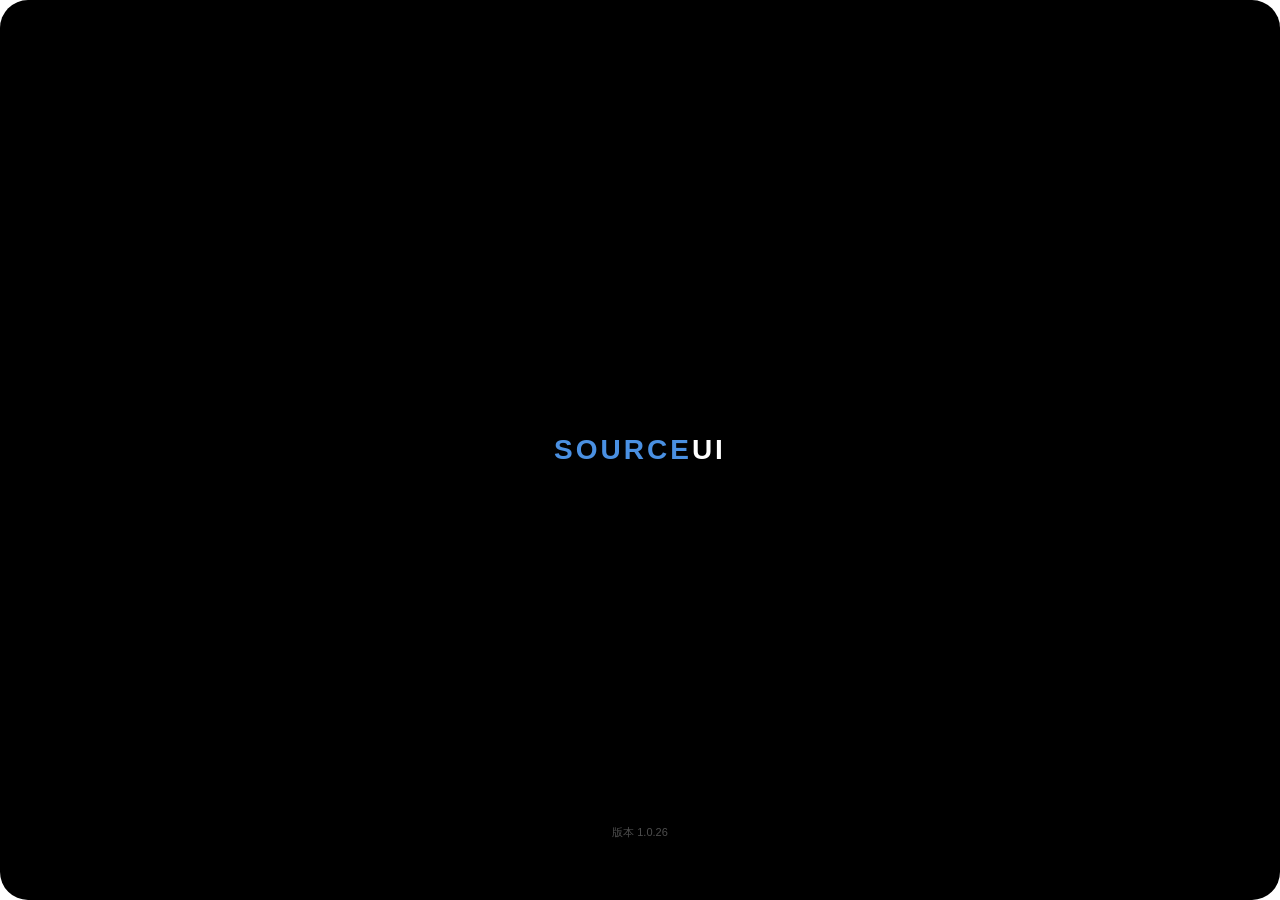
==== commit 63ac41a3: "Update 1.0.26 fix" ====
--- a/index.html
+++ b/index.html
@@ -3,7 +3,8 @@
 <head>
 <meta charset="UTF-8">
 <meta name="viewport" content="width=device-width, initial-scale=1.0, user-scalable=no, viewport-fit=cover">
-<title>Source UI 1.0.25</title>
+<title>Source UI 1.0.26</title>
+<link rel="icon" href="https://raw.githubusercontent.com/ThinkReally114/Source-UI/main/server.png" type="image/png">
 <style>
 :root {
   --safe-top: env(safe-area-inset-top);
@@ -70,7 +71,6 @@
 /* 高级材质 - 模糊特效 */
 .advanced-materials .blur,
 .advanced-materials .app:before,
-.advanced-materials .control-center-bg,
 .advanced-materials .fluid-cloud-collapsed,
 .advanced-materials .fluid-cloud-expanded {
   backdrop-filter: blur(30px) saturate(1.8);
@@ -577,7 +577,7 @@
   left: 0;
   width: 100%;
   height: 100%;
-  background: url('https://www.dmoe.cc/random.php') center/cover;
+  background: url('https://img.072103.xyz/h') center/cover;
   z-index: 9999;
   display: flex;
   flex-direction: column;
@@ -627,7 +627,7 @@
   left: 0;
   width: 100%;
   height: 100%;
-  background: url('https://www.dmoe.cc/random.php') center/cover;
+  background: url('https://img.072103.xyz/h') center/cover;
   padding: calc(var(--safe-top) + 60px) calc(var(--safe-right) + 24px) calc(var(--safe-bottom) + 120px) calc(var(--safe-left) + 24px);
   z-index: 1;
   opacity: 0;
@@ -748,7 +748,7 @@
 #desktop.show ~ #dock {
   opacity: 1;
   transform: translateX(-50%) translateY(0);
-  transition: opacity 0.3s var(--ios-smooth), transform 0.4s var(--ios-bounce);
+  transition: opacity 0.3s var(--ios-smooth), transform 0.4s var(--ios-smooth);
 }
 
 /* 应用打开时 Dock 栏下移出屏幕 */
@@ -920,7 +920,6 @@
   width: 18px;
   height: 18px;
   fill: currentColor;
-}
 }
 
 @keyframes fluidCloudPulse {
@@ -1333,14 +1332,13 @@
   color: #fff;
   margin-bottom: 16px;
   overflow: hidden;
+  box-shadow: 0 8px 30px rgba(0,122,255,0.3);
 }
 
 .about-icon svg {
   width: 48px;
   height: 48px;
   fill: currentColor;
-}
-  box-shadow: 0 8px 30px rgba(0,122,255,0.3);
 }
 .about-name { font-size: 22px; font-weight: 600; margin-bottom: 4px; color: var(--text-primary); transition: color 0.5s var(--ios-smooth); }
 .about-version { font-size: 15px; color: var(--text-gray); transition: color 0.5s var(--ios-smooth); }
@@ -1505,7 +1503,7 @@
 .camera-viewfinder {
   width: 100%;
   height: 100%;
-  background: url('https://www.dmoe.cc/random.php') center/cover;
+  background: url('https://img.072103.xyz/h') center/cover;
   position: relative;
   display: flex;
   align-items: center;
@@ -1572,7 +1570,7 @@
   width: 50px;
   height: 50px;
   border-radius: 12px;
-  background: url('https://www.dmoe.cc/random.php') center/cover;
+  background: url('https://img.072103.xyz/h') center/cover;
   border: 2px solid rgba(255,255,255,0.3);
   cursor: pointer;
   transition: all 0.2s var(--ios-bounce);
@@ -1655,20 +1653,15 @@
   width: 100%;
   height: 100%;
   background: rgba(0,0,0,0);
+  opacity: 0;
   backdrop-filter: blur(0px);
-  opacity: 0;
+  -webkit-backdrop-filter: blur(0px);
   /* 【修复】调整过渡时间为0.3秒 */
   transition: 
     opacity 0.3s cubic-bezier(0.4, 0, 0.2, 1),
     backdrop-filter 0.3s cubic-bezier(0.4, 0, 0.2, 1),
     background 0.3s cubic-bezier(0.4, 0, 0.2, 1);
   will-change: backdrop-filter, opacity, background;
-}
-
-.control-center.show .control-center-bg {
-  opacity: 1;
-  background: rgba(0,0,0,0.5);
-  backdrop-filter: blur(40px) saturate(1.8);
 }
 
 /* 【修复】控制面板 - 同步渐变 */
@@ -1973,11 +1966,11 @@
   <!-- 开机动画 -->
   <div id="boot-screen" style="position: absolute; top: 0; left: 0; width: 100%; height: 100%; background: #000; z-index: 100000; display: flex; flex-direction: column; align-items: center; justify-content: center; transition: opacity 0.8s ease, visibility 0.8s ease;">
     <div style="font-size: 28px; font-weight: 600; letter-spacing: 3px;"><span style="color: #4A90E2;">SOURCE</span><span style="color: #fff;">UI</span></div>
-    <div style="position: absolute; bottom: 60px; color: rgba(255,255,255,0.3); font-size: 11px;">版本 1.0.25fix</div>
+    <div style="position: absolute; bottom: 60px; color: rgba(255,255,255,0.3); font-size: 11px;">版本 1.0.26</div>
   </div>
 
   <!-- 上滑解锁屏幕 -->
-  <div id="lock" style="position: absolute; top: 0; left: 0; width: 100%; height: 100%; background: url('https://www.dmoe.cc/random.php') center/cover; z-index: 9999; display: flex; flex-direction: column; align-items: center; justify-content: center; color: #fff;">
+  <div id="lock" style="position: absolute; top: 0; left: 0; width: 100%; height: 100%; background: url('https://img.072103.xyz/h') center/cover; z-index: 9999; display: flex; flex-direction: column; align-items: center; justify-content: center; color: #fff;">
     <div style="font-size: 68px; font-weight: 700; margin-bottom: 20px; text-shadow: 0 2px 10px rgba(0,0,0,0.3);">10:30</div>
     <div style="font-size: 17px; font-weight: 600; margin-bottom: 40px; text-shadow: 0 1px 5px rgba(0,0,0,0.3);">周二 2月18日</div>
     <div style="font-size: 15px; font-weight: 500; opacity: 0.9; margin-bottom: 40px; text-shadow: 0 1px 3px rgba(0,0,0,0.3);">上滑解锁</div>
@@ -2170,7 +2163,7 @@
       <div class="icon-item" data-app="phone"><div class="icon"><svg viewBox="0 0 24 24"><path d="M6.62 10.79c1.44 2.83 3.76 5.14 6.59 6.59l2.2-2.2c.27-.27.67-.36 1.02-.24 1.12.37 2.33.57 3.57.57.55 0 1 .45 1 1V20c0 .55-.45 1-1 1-9.39 0-17-7.61-17-17 0-.55.45-1 1-1h3.5c.55 0 1 .45 1 1 0 1.25.2 2.45.57 3.57.11.35.03.74-.25 1.02l-2.2 2.2z"/></svg></div><div class="icon-label">电话</div></div>
       <div class="icon-item" data-app="msg"><div class="icon"><svg viewBox="0 0 24 24"><path d="M20 2H4c-1.1 0-1.99.9-1.99 2L2 22l4-4h14c1.1 0 2-.9 2-2V4c0-1.1-.9-2-2-2zm-2 12H6v-2h12v2zm0-3H6V9h12v2zm0-3H6V6h12v2z"/></svg></div><div class="icon-label">信息</div></div>
       <div class="icon-item" data-app="safari"><div class="icon"><svg viewBox="0 0 24 24"><path d="M12 2C6.48 2 2 6.48 2 12s4.48 10 10 10 10-4.48 10-10S17.52 2 12 2zm-1 17.93c-3.95-.49-7-3.85-7-7.93 0-.62.08-1.21.21-1.79L9 15v1c0 1.1.9 2 2 2v1.93zm6.9-2.54c-.26-.81-1-1.39-1.9-1.39h-1v-3c0-.55-.45-1-1-1H8v-2h2c.55 0 1-.45 1-1V7h2c1.1 0 2-.9 2-2v-.41c2.93 1.19 5 4.06 5 7.41 0 2.08-.8 3.97-2.1 5.39z"/></svg></div><div class="icon-label">浏览器</div></div>
-      <div class="icon-item" data-app="camera"><div class="icon"><svg viewBox="0 0 24 24"><path d="M9.4 10.5l4.77-8.26C13.47 2.09 12.75 2 12 2c-2.4 0-4.6.85-6.32 2.25l3.66 6.35.06-.1zM21.54 9c-.92-2.92-3.15-5.26-6-6.34L11.88 9h9.66zm.27 2h-7.49l.29.5 4.17 7.23c.93-1.33 1.48-2.94 1.48-4.68 0-.98-.16-1.92-.45-2.05zm-9.25 5.47L7.8 8.3C6.32 9.86 5.5 11.85 5.5 14c0 2.4.85 4.6 2.25 6.32l4.77-8.25-.01.4zm-3.17 6.33c.92 2.92 3.15 5.26 6 6.34l2.62-4.33-.06-.1-4.77 8.26.21-.17zM12 22c2.4 0 4.6-.85 6.32-2.25l-3.66-6.35-.06.1-4.77 8.26C10.53 21.91 11.25 22 12 22zm5.73-5.5h7.49l-.29-.5-4.17-7.23c-.93 1.33-1.48 2.94-1.48 4.68 0 .98.16 1.92.45 2.05zm3.17-6.33c1.48-1.56 2.3-3.55 2.3-5.7 0-2.4-.85-4.6-2.25-6.32l-4.77 8.25.01-.4 4.71 8.17zM12 2c-2.4 0-4.6.85-6.32 2.25l3.66 6.35.06-.1 4.77-8.26C13.47 2.09 12.75 2 12 2z"/></svg></div><div class="icon-label">相机</div></div>
+      <div class="icon-item" data-app="camera"><div class="icon"><svg viewBox="0 0 24 24"><path d="M12 15.5c1.93 0 3.5-1.57 3.5-3.5s-1.57-3.5-3.5-3.5-3.5 1.57-3.5 3.5 1.57 3.5 3.5 3.5z"/><circle cx="12" cy="12" r="3.2"/><path d="M20 4h-3.17L15 2H9L7.17 4H4c-1.1 0-2 .9-2 2v12c0 1.1.9 2 2 2h16c1.1 0 2-.9 2-2V6c0-1.1-.9-2-2-2zm-5 11.5V13H9v2.5L5.5 12 9 8.5V11h6V8.5l3.5 3.5-3.5 3.5z"/></svg></div><div class="icon-label">相机</div></div>
       <div class="icon-item" data-app="photo"><div class="icon"><svg viewBox="0 0 24 24"><path d="M21 19V5c0-1.1-.9-2-2-2H5c-1.1 0-2 .9-2 2v14c0 1.1.9 2 2 2h14c1.1 0 2-.9 2-2zM8.5 13.5l2.5 3.01L14.5 12l4.5 6H5l3.5-4.5z"/></svg></div><div class="icon-label">照片</div></div>
       <div class="icon-item" data-app="music"><div class="icon"><svg viewBox="0 0 24 24"><path d="M12 3v10.55c-.59-.34-1.27-.55-2-.55-2.21 0-4 1.79-4 4s1.79 4 4 4 4-1.79 4-4V7h4V3h-6z"/></svg></div><div class="icon-label">音乐</div></div>
       <div class="icon-item" data-app="video"><div class="icon"><svg viewBox="0 0 24 24"><path d="M18 3v2h-2V3H8v2H6V3H4v18h2v-2h2v2h8v-2h2v2h2V3h-2zM8 17H6v-2h2v2zm0-4H6v-2h2v2zm0-4H6V7h2v2zm10 8h-2v-2h2v2zm0-4h-2v-2h2v2zm0-4h-2V7h2v2z"/></svg></div><div class="icon-label">视频</div></div>
@@ -2559,6 +2552,7 @@
           <div class="item" data-subpage="setting-about"><div class="item-text">关于本机</div><div class="item-arrow">></div></div>
           <div class="item" data-subpage="setting-software-update"><div class="item-text">软件更新</div><div class="item-desc">已是最新版本</div><div class="item-arrow">></div></div>
           <div class="item"><div class="item-text">存储空间</div><div class="item-desc">20.3GB/512GB</div><div class="item-arrow">></div></div>
+          <div class="item" onclick="openDeveloperOptions()"><div class="item-text">开发者选项</div><div class="item-arrow">></div></div>
         </div>
       </div>
 
@@ -2584,58 +2578,67 @@
         <div class="group">
           <div class="item"><div class="item-text">当前版本</div><div class="item-desc">1.0.26</div></div>
           <div class="item"><div class="item-text">更新状态</div><div class="item-desc">已是最新版本</div></div>
-          <div class="item"><div class="item-text">代码总行数</div><div class="item-desc">5273行</div></div>
+          <div class="item"><div class="item-text">代码总行数</div><div class="item-desc">6028行</div></div>
         </div>
         <div class="group">
           <div class="item" style="flex-direction: column; align-items: flex-start; gap: 12px; padding: 16px 20px;">
             <div class="item-text" style="font-weight: 600; font-size: 15px;">版本 1.0.26 更新内容</div>
             <div style="width: 100%; text-align: left; font-size: 13px; line-height: 1.8; color: var(--text-gray);">
-              <div style="margin-bottom: 8px;"><b>1. 拨号页面修复</b> (行2016-2020)</div>
-              <div style="padding-left: 12px; margin-bottom: 12px;">移除transitionend事件监听器，防止拨号号码被过早重置</div>
+              <div style="margin-bottom: 8px;"><b>1. 图标全面SVG化</b></div>
+              <div style="padding-left: 12px; margin-bottom: 12px;">所有图标替换为SVG格式，支持缩放不失真，统一白色风格</div>
               
-              <div style="margin-bottom: 8px;"><b>2. 控制中心模糊优化</b> (行467-491)</div>
-              <div style="padding-left: 12px; margin-bottom: 12px;">统一过渡时间为0.3秒，修复cubic-bezier语法错误，移除opacity动画干扰</div>
+              <div style="margin-bottom: 8px;"><b>2. 浏览器功能实现</b></div>
+              <div style="padding-left: 12px; margin-bottom: 12px;">添加地址栏、导航按钮、历史记录、书签功能，支持网页访问</div>
               
-              <div style="margin-bottom: 8px;"><b>3. 深色模式功能</b> (行36-138, 行2299-2373)</div>
-              <div style="padding-left: 12px; margin-bottom: 12px;">使用CSS变量实现主题切换，localStorage保存状态，控制中心/设置双开关同步</div>
+              <div style="margin-bottom: 8px;"><b>3. 开发者选项</b></div>
+              <div style="padding-left: 12px; margin-bottom: 12px;">新增开发者选项页面，支持调试模式、实时帧率显示、性能参数监测（CPU/GPU/网络延迟）</div>
               
-              <div style="margin-bottom: 8px;"><b>4. 浏览器输入框修复</b> (行108-111)</div>
-              <div style="padding-left: 12px; margin-bottom: 12px;">添加深色模式样式，修复输入框颜色刺眼问题</div>
+              <div style="margin-bottom: 8px;"><b>4. 控制中心背景模糊修复</b></div>
+              <div style="padding-left: 12px; margin-bottom: 12px;">使用JavaScript动态设置backdrop-filter，解决CSS优先级问题</div>
               
-              <div style="margin-bottom: 8px;"><b>5. 信息页面修复</b> (行108-111)</div>
-              <div style="padding-left: 12px; margin-bottom: 12px;">聊天页面背景设为透明，消除白线</div>
+              <div style="margin-bottom: 8px;"><b>5. 壁纸API更新</b></div>
+              <div style="padding-left: 12px; margin-bottom: 12px;">更换壁纸APIh</div>
               
-              <div style="margin-bottom: 8px;"><b>6. 相机页面优化</b> (行1505-1530)</div>
-              <div style="padding-left: 12px; margin-bottom: 12px;">viewfinder调整为全屏显示</div>
+              <div style="margin-bottom: 8px;"><b>6. 相机图标优化</b></div>
+              <div style="padding-left: 12px; margin-bottom: 12px;">更换为更简洁的相机SVG图标</div>
               
-              <div style="margin-bottom: 8px;"><b>7. 控制中心图标更新</b> (行1319-1322)</div>
-              <div style="padding-left: 12px; margin-bottom: 12px;">勿扰模式图标从🌙改为🔕，计算器改为深色模式开关</div>
+              <div style="margin-bottom: 8px;"><b>7. Dock动画调整</b></div>
+              <div style="padding-left: 12px; margin-bottom: 12px;">移除回到原位的回弹动画，改为平滑过渡</div>
               
-              <div style="margin-bottom: 8px;"><b>8. 亮度条功能</b> (行1631-1643)</div>
-              <div style="padding-left: 12px; margin-bottom: 12px;">静态显示改为可拖动进度条，颜色改为蓝色</div>
+              <div style="margin-bottom: 8px;"><b>8. 右键菜单禁用</b></div>
+              <div style="padding-left: 12px; margin-bottom: 12px;">添加contextmenu事件拦截，禁用浏览器右键菜单</div>
               
-              <div style="margin-bottom: 8px;"><b>9. 解锁逻辑重写</b> (行1659-1730)</div>
-              <div style="padding-left: 12px; margin-bottom: 12px;">使用事件监听器替代内联样式，添加上滑手势识别</div>
-              
-              <div style="margin-bottom: 8px;"><b>10. 壁纸缩放修复</b> (行326-330)</div>
-              <div style="padding-left: 12px; margin-bottom: 12px;">修复z-index层级，确保缩放效果可见</div>
-              
-              <div style="margin-bottom: 8px;"><b>11. Dock栏动画</b> (行428-435)</div>
-              <div style="padding-left: 12px; margin-bottom: 12px;">应用打开时下移淡出，关闭时回弹动画</div>
-              
-              <div style="margin-bottom: 8px;"><b>12. 应用动画优化</b> (行490-514)</div>
-              <div style="padding-left: 12px; margin-bottom: 12px;">调整过渡时间为0.5s/0.3s，优化打开关闭动画流畅度</div>
-              
-              <div style="margin-bottom: 8px;"><b>13. 全屏歌词滚动修复</b> (行3093-3142)</div>
-              <div style="padding-left: 12px; margin-bottom: 12px;">使用offsetTop计算滚动位置，当前歌词显示在屏幕中央偏上位置</div>
-
-              <div style="margin-bottom: 8px;"><b>14. 控制中心调整全局</b> (行3093-3142)</div>
-              <div style="padding-left: 12px; margin-bottom: 12px;"> </div>
-
-              <div style="margin-bottom: 8px;"><b>15. 写不动了你们自己体验吧</b> (行3093-3142)</div>
-              <div style="padding-left: 12px; margin-bottom: 12px;"> </div>
+              <div style="margin-bottom: 8px;"><b>9. 键盘事件修复</b></div>
+              <div style="padding-left: 12px; margin-bottom: 12px;">修复'C'键重复触发导致控制中心闪烁的问题</div>
             </div>
           </div>
+        </div>
+      </div>
+
+      <!-- 开发者选项页面 -->
+      <div class="subpage" id="subpage-setting-developer">
+        <div class="back-btn" onclick="goBack()">← 通用</div>
+        <div class="page-title">开发者选项</div>
+        <div class="group">
+          <div class="item" id="developer-debug-switch" onclick="toggleDebugMode()">
+            <div class="item-text">开启调试</div>
+            <div class="item-switch"></div>
+          </div>
+          <div class="item-desc" style="padding: 8px 20px; font-size: 12px; color: var(--text-gray); background: transparent;">开启后在控制台显示详细调试信息</div>
+        </div>
+        <div class="group">
+          <div class="item" id="developer-fps-switch" onclick="console.log('FPS switch clicked'); toggleFPSDisplay();">
+            <div class="item-text">显示实时帧率</div>
+            <div class="item-switch"></div>
+          </div>
+          <div class="item-desc" style="padding: 8px 20px; font-size: 12px; color: var(--text-gray); background: transparent;">在屏幕右下角显示当前FPS</div>
+        </div>
+        <div class="group" id="developer-performance-group" style="opacity: 0.5; pointer-events: none;">
+          <div class="item" id="developer-performance-switch" onclick="console.log('Performance switch clicked'); togglePerformanceMetrics();">
+            <div class="item-text">更多的性能参数</div>
+            <div class="item-switch"></div>
+          </div>
+          <div class="item-desc" style="padding: 8px 20px; font-size: 12px; color: var(--text-gray); background: transparent;">显示30秒内平均帧率和1% Low帧</div>
         </div>
       </div>
 
@@ -2677,6 +2680,12 @@
 // 等待DOM加载完成
 document.addEventListener('DOMContentLoaded', function() {
   console.log('DOM加载完成');
+  
+  // 禁用右键菜单
+  document.addEventListener('contextmenu', function(e) {
+    e.preventDefault();
+    return false;
+  });
   
   // 初始化GPU硬件加速设置
   const gpuAccelerationEnabled = localStorage.getItem('gpuAcceleration') !== 'false';
@@ -2951,11 +2960,18 @@
 document.querySelectorAll('[data-subpage]').forEach(item => {
   item.addEventListener('click', function() {
     const subpageId = this.getAttribute('data-subpage');
+    console.log('[Navigation] Opening subpage:', subpageId);
     const targetSubpage = document.getElementById('subpage-' + subpageId);
     if (!targetSubpage || !currentPage) return;
     currentPage.classList.add('slide-left');
     void targetSubpage.offsetWidth;
     targetSubpage.classList.add('show');
+
+    // 如果是开发者选项页面，更新开关状态
+    if (subpageId === 'setting-developer') {
+      console.log('[Navigation] Developer page opened, updating switches');
+      updateDeveloperSwitches();
+    }
   });
 });
 
@@ -3113,6 +3129,16 @@
 }
 
 document.querySelectorAll('.item-switch').forEach(switchEl => {
+  // 跳过开发者选项中的开关，因为它们有自己的点击处理函数
+  const parentItem = switchEl.closest('.item');
+  if (parentItem && (
+    parentItem.id === 'developer-debug-switch' ||
+    parentItem.id === 'developer-fps-switch' ||
+    parentItem.id === 'developer-performance-switch'
+  )) {
+    return; // 跳过这些开关
+  }
+
   switchEl.addEventListener('click', (e) => {
     e.stopPropagation();
     switchEl.classList.toggle('active');
@@ -3214,6 +3240,15 @@
   if (fluidCloud) {
     fluidCloud.classList.add('in-control-center');
   }
+  
+  // 设置控制中心背景模糊效果
+  const ccBg = document.getElementById('control-center-bg');
+  if (ccBg) {
+    ccBg.style.setProperty('opacity', '1', 'important');
+    ccBg.style.setProperty('background', 'rgba(0,0,0,0.5)', 'important');
+    ccBg.style.setProperty('backdrop-filter', 'blur(40px) saturate(1.8)', 'important');
+    ccBg.style.setProperty('-webkit-backdrop-filter', 'blur(40px) saturate(1.8)', 'important');
+  }
 }
 
 function closeControlCenter() {
@@ -3222,6 +3257,15 @@
   // 关闭控制中心时恢复流体云显示（如果正在播放音乐）
   if (fluidCloud && musicPlaylist.length > 0 && currentMusicIndex >= 0) {
     fluidCloud.classList.remove('in-control-center');
+  }
+  
+  // 重置控制中心背景样式
+  const ccBg = document.getElementById('control-center-bg');
+  if (ccBg) {
+    ccBg.style.opacity = '0';
+    ccBg.style.background = 'rgba(0,0,0,0)';
+    ccBg.style.backdropFilter = 'blur(0px)';
+    ccBg.style.webkitBackdropFilter = 'blur(0px)';
   }
 }
 
@@ -3666,14 +3710,24 @@
 setupSlider(document.getElementById('brightness-slider'));
 setupSlider(document.getElementById('volume-slider'));
 
+let cKeyPressed = false;
+
 document.addEventListener('keydown', (e) => {
   if (e.key === 'c' || e.key === 'C') {
+    if (cKeyPressed) return; // 防止重复触发
+    cKeyPressed = true;
     // 全局快捷键，可在任何情况下打开/关闭控制中心
     controlOpen ? closeControlCenter() : openControlCenter();
   }
   // ESC键也可以关闭控制中心
   if (e.key === 'Escape' && controlOpen) {
     closeControlCenter();
+  }
+});
+
+document.addEventListener('keyup', (e) => {
+  if (e.key === 'c' || e.key === 'C') {
+    cKeyPressed = false;
   }
 });
 
@@ -5268,5244 +5322,694 @@
 window.sharePage = sharePage;
 window.showSafariMenu = showSafariMenu;
 
+// ==================== 开发者选项功能 ====================
+let isDebugMode = localStorage.getItem('debugMode') === 'true';
+let isFPSDisplayEnabled = localStorage.getItem('fpsDisplay') === 'true';
+let isPerformanceMetricsEnabled = localStorage.getItem('performanceMetrics') === 'true';
+
+// 开发者选项密码保护
+// 密码 "ThinkReally331813" 的 Unicode 加密形式
+const DEVELOPER_PASSWORD_ENCRYPTED = [84, 104, 105, 110, 107, 82, 101, 97, 108, 108, 121, 51, 51, 49, 56, 49, 51];
+let isDeveloperAuthenticated = localStorage.getItem('developerAuthenticated') === 'true';
+let developerPasswordAttempts = 0;
+const MAX_PASSWORD_ATTEMPTS = 5;
+
+// FPS显示元素
+let fpsDisplayElement = null;
+let fpsFrameHistory = [];
+let fpsLastTime = 0;
+let fpsAnimationId = null;
+
+// 性能监测变量
+let performanceMetrics = {
+  cpuUsage: 0,
+  gpuUsage: 0,
+  localTick: 0,
+  networkLatency: 0,
+  lastFrameTime: 0,
+  frameTimeHistory: [],
+  cpuHistory: [],
+  networkHistory: []
+};
+
+// 网络延迟监测
+let networkLatencyInterval = null;
+
+// 初始化开发者选项
+function initDeveloperOptions() {
+  console.log('[Developer] initDeveloperOptions called');
+  // 恢复开关状态
+  updateDeveloperSwitches();
+
+  // 如果开启了FPS显示，启动它
+  if (isFPSDisplayEnabled) {
+    console.log('[Developer] FPS display enabled, starting...');
+    startFPSDisplay();
+  }
+
+  // 如果开启了调试模式，添加调试钩子
+  if (isDebugMode) {
+    enableDebugMode();
+  }
+}
+
+// 验证开发者密码
+function verifyDeveloperPassword(inputPassword) {
+  // 将输入的密码转换为 Unicode 数组
+  const inputUnicode = Array.from(inputPassword).map(char => char.charCodeAt(0));
+
+  // 比较加密后的密码
+  if (inputUnicode.length !== DEVELOPER_PASSWORD_ENCRYPTED.length) {
+    return false;
+  }
+
+  for (let i = 0; i < DEVELOPER_PASSWORD_ENCRYPTED.length; i++) {
+    if (inputUnicode[i] !== DEVELOPER_PASSWORD_ENCRYPTED[i]) {
+      return false;
+    }
+  }
+
+  return true;
+}
+
+// 打开开发者选项（带密码验证）
+function openDeveloperOptions() {
+  // 如果已经验证过，直接打开
+  if (isDeveloperAuthenticated) {
+    showDeveloperPage();
+    return;
+  }
+
+  // 检查尝试次数
+  if (developerPasswordAttempts >= MAX_PASSWORD_ATTEMPTS) {
+    showNotification('密码尝试次数过多，请稍后重试');
+    return;
+  }
+
+  // 显示密码输入对话框
+  showPasswordDialog();
+}
+
+// 显示开发者选项页面
+function showDeveloperPage() {
+  const targetSubpage = document.getElementById('subpage-setting-developer');
+  const currentPage = document.querySelector('.page.show');
+
+  if (!targetSubpage || !currentPage) return;
+
+  currentPage.classList.add('slide-left');
+  void targetSubpage.offsetWidth;
+  targetSubpage.classList.add('show');
+
+  console.log('[Navigation] Developer page opened, updating switches');
+  updateDeveloperSwitches();
+}
+
+// 显示密码输入对话框
+function showPasswordDialog() {
+  // 创建密码对话框
+  const dialog = document.createElement('div');
+  dialog.id = 'developer-password-dialog';
+  dialog.style.cssText = `
+    position: fixed;
+    top: 0;
+    left: 0;
+    width: 100%;
+    height: 100%;
+    background: rgba(0, 0, 0, 0.5);
+    backdrop-filter: blur(10px);
+    -webkit-backdrop-filter: blur(10px);
+    display: flex;
+    align-items: center;
+    justify-content: center;
+    z-index: 999999;
+    opacity: 0;
+    transition: opacity 0.3s ease;
+  `;
+
+  dialog.innerHTML = `
+    <div style="
+      background: var(--white);
+      border-radius: 16px;
+      padding: 24px;
+      width: 80%;
+      max-width: 300px;
+      box-shadow: 0 20px 60px rgba(0,0,0,0.3);
+      transform: scale(0.9);
+      transition: transform 0.3s ease;
+    ">
+      <div style="font-size: 18px; font-weight: 600; margin-bottom: 8px; text-align: center; color: var(--text-primary);">开发者验证</div>
+      <div style="font-size: 13px; color: var(--text-gray); margin-bottom: 20px; text-align: center;">请输入开发者密码</div>
+      <input type="password" id="developer-password-input" placeholder="密码" style="
+        width: 100%;
+        padding: 12px 16px;
+        border: 1px solid var(--line-gray);
+        border-radius: 10px;
+        font-size: 16px;
+        margin-bottom: 16px;
+        background: var(--bg-gray);
+        color: var(--text-primary);
+        outline: none;
+        box-sizing: border-box;
+      ">
+      <div style="display: flex; gap: 12px;">
+        <button onclick="closePasswordDialog()" style="
+          flex: 1;
+          padding: 12px;
+          border: none;
+          border-radius: 10px;
+          background: var(--bg-gray);
+          color: var(--text-primary);
+          font-size: 16px;
+          cursor: pointer;
+          font-weight: 500;
+        ">取消</button>
+        <button onclick="submitDeveloperPassword()" style="
+          flex: 1;
+          padding: 12px;
+          border: none;
+          border-radius: 10px;
+          background: var(--primary-blue);
+          color: white;
+          font-size: 16px;
+          cursor: pointer;
+          font-weight: 500;
+        ">确认</button>
+      </div>
+      <div id="password-error" style="color: #FF3B30; font-size: 12px; text-align: center; margin-top: 12px; display: none;">密码错误</div>
+    </div>
+  `;
+
+  document.body.appendChild(dialog);
+
+  // 动画显示
+  requestAnimationFrame(() => {
+    dialog.style.opacity = '1';
+    dialog.querySelector('div > div').style.transform = 'scale(1)';
+  });
+
+  // 聚焦输入框
+  setTimeout(() => {
+    const input = document.getElementById('developer-password-input');
+    if (input) input.focus();
+  }, 100);
+
+  // 添加回车键提交
+  const input = document.getElementById('developer-password-input');
+  if (input) {
+    input.addEventListener('keypress', (e) => {
+      if (e.key === 'Enter') {
+        submitDeveloperPassword();
+      }
+    });
+  }
+}
+
+// 关闭密码对话框
+function closePasswordDialog() {
+  const dialog = document.getElementById('developer-password-dialog');
+  if (dialog) {
+    dialog.style.opacity = '0';
+    dialog.querySelector('div > div').style.transform = 'scale(0.9)';
+    setTimeout(() => dialog.remove(), 300);
+  }
+}
+
+// 提交密码验证
+function submitDeveloperPassword() {
+  const input = document.getElementById('developer-password-input');
+  const errorDiv = document.getElementById('password-error');
+
+  if (!input) return;
+
+  const password = input.value.trim();
+
+  if (!password) {
+    if (errorDiv) {
+      errorDiv.textContent = '请输入密码';
+      errorDiv.style.display = 'block';
+    }
+    return;
+  }
+
+  if (verifyDeveloperPassword(password)) {
+    // 验证成功
+    isDeveloperAuthenticated = true;
+    localStorage.setItem('developerAuthenticated', 'true');
+    developerPasswordAttempts = 0;
+    closePasswordDialog();
+    showNotification('验证成功');
+    showDeveloperPage();
+  } else {
+    // 验证失败
+    developerPasswordAttempts++;
+    const remainingAttempts = MAX_PASSWORD_ATTEMPTS - developerPasswordAttempts;
+
+    if (errorDiv) {
+      errorDiv.textContent = `密码错误，还剩 ${remainingAttempts} 次机会`;
+      errorDiv.style.display = 'block';
+    }
+
+    // 清空输入框
+    input.value = '';
+    input.focus();
+
+    // 如果超过最大尝试次数
+    if (developerPasswordAttempts >= MAX_PASSWORD_ATTEMPTS) {
+      closePasswordDialog();
+      showNotification('密码尝试次数过多，请稍后重试');
+
+      // 5分钟后重置尝试次数
+      setTimeout(() => {
+        developerPasswordAttempts = 0;
+      }, 5 * 60 * 1000);
+    }
+  }
+}
+
+// 更新开发者选项开关状态
+function updateDeveloperSwitches() {
+  const debugSwitch = document.querySelector('#developer-debug-switch .item-switch');
+  const fpsSwitch = document.querySelector('#developer-fps-switch .item-switch');
+  const performanceSwitch = document.querySelector('#developer-performance-switch .item-switch');
+  const performanceGroup = document.getElementById('developer-performance-group');
+
+  console.log('[Developer] updateDeveloperSwitches called:', {
+    debugSwitch: !!debugSwitch,
+    fpsSwitch: !!fpsSwitch,
+    performanceSwitch: !!performanceSwitch,
+    performanceGroup: !!performanceGroup,
+    isDebugMode,
+    isFPSDisplayEnabled,
+    isPerformanceMetricsEnabled
+  });
+
+  if (debugSwitch) {
+    debugSwitch.classList.toggle('active', isDebugMode);
+  }
+  if (fpsSwitch) {
+    fpsSwitch.classList.toggle('active', isFPSDisplayEnabled);
+  }
+  if (performanceSwitch) {
+    performanceSwitch.classList.toggle('active', isPerformanceMetricsEnabled);
+  }
+
+  // 性能参数组只有在FPS显示开启时才可用
+  if (performanceGroup) {
+    if (isFPSDisplayEnabled) {
+      performanceGroup.style.opacity = '1';
+      performanceGroup.style.pointerEvents = 'auto';
+    } else {
+      performanceGroup.style.opacity = '0.5';
+      performanceGroup.style.pointerEvents = 'none';
+      // 如果FPS关闭，也关闭性能参数
+      if (isPerformanceMetricsEnabled) {
+        isPerformanceMetricsEnabled = false;
+        localStorage.setItem('performanceMetrics', 'false');
+        if (performanceSwitch) {
+          performanceSwitch.classList.remove('active');
+        }
+      }
+    }
+  }
+}
+
+// 切换调试模式
+function toggleDebugMode() {
+  isDebugMode = !isDebugMode;
+  localStorage.setItem('debugMode', isDebugMode);
+  updateDeveloperSwitches();
+  
+  if (isDebugMode) {
+    enableDebugMode();
+    showNotification('调试模式已开启');
+  } else {
+    disableDebugMode();
+    showNotification('调试模式已关闭');
+  }
+}
+
+// 启用调试模式
+function enableDebugMode() {
+  // 重写console.log以添加时间戳和更多信息
+  const originalLog = console.log;
+  const originalError = console.error;
+  const originalWarn = console.warn;
+  
+  window.debugLog = function(...args) {
+    const timestamp = new Date().toISOString();
+    originalLog.apply(console, [`[DEBUG ${timestamp}]`, ...args]);
+  };
+  
+  // 添加性能监控
+  if (window.performance && performance.mark) {
+    debugLog('性能监控已启用');
+  }
+  
+  // 显示当前状态
+  debugLog('调试模式状态:', {
+    userAgent: navigator.userAgent,
+    screenSize: `${screen.width}x${screen.height}`,
+    devicePixelRatio: window.devicePixelRatio,
+    memory: performance.memory ? `${Math.round(performance.memory.usedJSHeapSize / 1048576)}MB` : 'N/A'
+  });
+}
+
+// 禁用调试模式
+function disableDebugMode() {
+  window.debugLog = function() {};
+}
+
+// 切换FPS显示
+function toggleFPSDisplay() {
+  console.log('[FPS] toggleFPSDisplay called, current state:', isFPSDisplayEnabled);
+  isFPSDisplayEnabled = !isFPSDisplayEnabled;
+  localStorage.setItem('fpsDisplay', isFPSDisplayEnabled);
+  console.log('[FPS] New state:', isFPSDisplayEnabled);
+  updateDeveloperSwitches();
+
+  if (isFPSDisplayEnabled) {
+    startFPSDisplay();
+    showNotification('FPS显示已开启');
+  } else {
+    stopFPSDisplay();
+    showNotification('FPS显示已关闭');
+  }
+}
+
+// 切换性能参数显示
+function togglePerformanceMetrics() {
+  console.log('[Performance] togglePerformanceMetrics called, FPS enabled:', isFPSDisplayEnabled);
+  if (!isFPSDisplayEnabled) {
+    showNotification('请先开启FPS显示');
+    return;
+  }
+
+  isPerformanceMetricsEnabled = !isPerformanceMetricsEnabled;
+  localStorage.setItem('performanceMetrics', isPerformanceMetricsEnabled);
+  console.log('[Performance] New state:', isPerformanceMetricsEnabled);
+  updateDeveloperSwitches();
+
+  if (isPerformanceMetricsEnabled) {
+    showNotification('性能参数已开启');
+  } else {
+    showNotification('性能参数已关闭');
+  }
+}
+
+// 启动FPS显示
+function startFPSDisplay() {
+  console.log('[FPS] startFPSDisplay called');
+  if (fpsDisplayElement) {
+    fpsDisplayElement.style.display = 'block';
+    console.log('[FPS] Existing element shown');
+  } else {
+    createFPSDisplay();
+    console.log('[FPS] New element created');
+  }
+
+  fpsFrameHistory = [];
+  fpsLastTime = 0; // 重置为0，让updateFPS在首次运行时设置正确的时间
+  updateFPS();
+}
+
+// 停止FPS显示
+function stopFPSDisplay() {
+  if (fpsDisplayElement) {
+    fpsDisplayElement.style.display = 'none';
+  }
+  if (fpsAnimationId) {
+    cancelAnimationFrame(fpsAnimationId);
+    fpsAnimationId = null;
+  }
+}
+
+// 创建FPS显示元素
+function createFPSDisplay() {
+  fpsDisplayElement = document.createElement('div');
+  fpsDisplayElement.id = 'fps-display';
+  fpsDisplayElement.style.cssText = `
+    position: fixed;
+    bottom: calc(var(--safe-bottom) + 10px);
+    right: 10px;
+    background: rgba(0, 0, 0, 0.7);
+    color: #00FF00;
+    padding: 8px 12px;
+    border-radius: 8px;
+    font-family: 'SF Mono', monospace;
+    font-size: 12px;
+    font-weight: 600;
+    z-index: 99999;
+    pointer-events: none;
+    backdrop-filter: blur(10px);
+    -webkit-backdrop-filter: blur(10px);
+    min-width: 80px;
+    text-align: right;
+    line-height: 1.4;
+  `;
+  document.body.appendChild(fpsDisplayElement);
+}
+
+// 更新FPS显示
+function updateFPS() {
+  if (!isFPSDisplayEnabled) {
+    console.log('[FPS] updateFPS skipped - not enabled');
+    return;
+  }
+
+  const now = performance.now();
+
+  // 首次运行或长时间未更新时，重置时间基准
+  if (fpsLastTime === 0) {
+    fpsLastTime = now;
+    fpsAnimationId = requestAnimationFrame(updateFPS);
+    console.log('[FPS] First frame, time initialized');
+    return;
+  }
+
+  const delta = now - fpsLastTime;
+  fpsLastTime = now;
+
+  // 计算当前FPS
+  const currentFPS = Math.round(1000 / delta);
+
+  // 每60帧输出一次调试信息
+  if (fpsFrameHistory.length % 60 === 0) {
+    console.log('[FPS] Current FPS:', currentFPS, 'Element exists:', !!fpsDisplayElement);
+  }
+  
+  // 添加到历史记录（保留最近30秒的数据，假设60fps，约1800帧）
+  fpsFrameHistory.push({
+    fps: currentFPS,
+    time: now,
+    frameTime: delta
+  });
+  
+  // 清理超过30秒的数据
+  const thirtySecondsAgo = now - 30000;
+  fpsFrameHistory = fpsFrameHistory.filter(f => f.time > thirtySecondsAgo);
+  
+  // 更新显示
+  if (fpsDisplayElement) {
+    let displayText = `${currentFPS} FPS`;
+    
+    // 如果开启了性能参数，计算并显示更多数据
+    if (isPerformanceMetricsEnabled && fpsFrameHistory.length > 0) {
+      const frameTimes = fpsFrameHistory.map(f => f.frameTime);
+      
+      // 计算平均帧率
+      const avgFrameTime = frameTimes.reduce((a, b) => a + b, 0) / frameTimes.length;
+      const avgFPS = Math.round(1000 / avgFrameTime);
+      
+      // 计算1% Low帧（最差的1%帧时间的平均）
+      const sortedFrameTimes = [...frameTimes].sort((a, b) => b - a);
+      const onePercentCount = Math.max(1, Math.ceil(sortedFrameTimes.length * 0.01));
+      const onePercentLowTimes = sortedFrameTimes.slice(0, onePercentCount);
+      const onePercentLowAvg = onePercentLowTimes.reduce((a, b) => a + b, 0) / onePercentLowTimes.length;
+      const onePercentLowFPS = Math.round(1000 / onePercentLowAvg);
+      
+      displayText += `<br><span style="font-size: 10px; color: #FFFF00;">Avg: ${avgFPS}</span>`;
+      displayText += `<br><span style="font-size: 10px; color: #FF6B6B;">1%Low: ${onePercentLowFPS}</span>`;
+      
+      // 更新性能监测数据
+      updatePerformanceMetrics(delta);
+      
+      // 显示CPU占用率（基于帧时间波动估算）
+      const cpuUsage = calculateCPUUsage();
+      displayText += `<br><span style="font-size: 10px; color: #00BFFF;">CPU: ${cpuUsage}%</span>`;
+      
+      // 显示GPU占用率（基于渲染性能估算）
+      const gpuUsage = calculateGPUUsage();
+      displayText += `<br><span style="font-size: 10px; color: #FF00FF;">GPU: ${gpuUsage}%</span>`;
+      
+      // 显示本地Tick（帧处理时间）
+      const localTick = Math.round(delta);
+      displayText += `<br><span style="font-size: 10px; color: #00FF00;">Tick: ${localTick}ms</span>`;
+      
+      // 显示网络延迟
+      const networkLatency = performanceMetrics.networkLatency;
+      const latencyColor = networkLatency < 50 ? '#00FF00' : networkLatency < 100 ? '#FFFF00' : '#FF6B6B';
+      displayText += `<br><span style="font-size: 10px; color: ${latencyColor};">Net: ${networkLatency}ms</span>`;
+    }
+    
+    fpsDisplayElement.innerHTML = displayText;
+  }
+  
+  // 调试日志
+  if (isDebugMode && fpsFrameHistory.length % 60 === 0) {
+    debugLog('FPS Stats:', {
+      current: currentFPS,
+      historyLength: fpsFrameHistory.length,
+      avgFrameTime: fpsFrameHistory.reduce((a, b) => a + b.frameTime, 0) / fpsFrameHistory.length
+    });
+  }
+  
+  fpsAnimationId = requestAnimationFrame(updateFPS);
+}
+
+// 页面加载完成后初始化开发者选项
+document.addEventListener('DOMContentLoaded', function() {
+  initDeveloperOptions();
+});
+
+// 将函数暴露到全局
+window.toggleDebugMode = toggleDebugMode;
+window.toggleFPSDisplay = toggleFPSDisplay;
+// togglePerformanceMetrics 将在下面被覆盖以添加网络监测功能
+window.initDeveloperOptions = initDeveloperOptions;
+
+// 暴露开发者选项密码保护函数到全局
+window.openDeveloperOptions = openDeveloperOptions;
+window.showDeveloperPage = showDeveloperPage;
+window.showPasswordDialog = showPasswordDialog;
+window.closePasswordDialog = closePasswordDialog;
+window.submitDeveloperPassword = submitDeveloperPassword;
+window.verifyDeveloperPassword = verifyDeveloperPassword;
+
+// ==================== 性能监测功能 ====================
+
+// 更新性能监测数据
+function updatePerformanceMetrics(frameTime) {
+  const now = performance.now();
+  performanceMetrics.lastFrameTime = frameTime;
+  performanceMetrics.localTick = frameTime;
+  
+  // 记录帧时间历史
+  performanceMetrics.frameTimeHistory.push({
+    time: now,
+    frameTime: frameTime
+  });
+  
+  // 清理超过5秒的数据
+  const fiveSecondsAgo = now - 5000;
+  performanceMetrics.frameTimeHistory = performanceMetrics.frameTimeHistory.filter(f => f.time > fiveSecondsAgo);
+}
+
+// 计算CPU占用率（基于帧时间波动和主线程占用估算）
+function calculateCPUUsage() {
+  const history = performanceMetrics.frameTimeHistory;
+  if (history.length < 10) return 0;
+  
+  // 计算帧时间的标准差和平均值
+  const frameTimes = history.map(h => h.frameTime);
+  const avg = frameTimes.reduce((a, b) => a + b, 0) / frameTimes.length;
+  const variance = frameTimes.reduce((sum, ft) => sum + Math.pow(ft - avg, 2), 0) / frameTimes.length;
+  const stdDev = Math.sqrt(variance);
+  
+  // 基于帧时间波动估算CPU占用率
+  // 如果帧时间波动大，说明CPU占用高
+  const targetFrameTime = 1000 / 60; // 60fps = 16.67ms
+  const cpuEstimate = Math.min(100, Math.round((avg / targetFrameTime) * 60 + (stdDev * 2)));
+  
+  // 平滑处理
+  performanceMetrics.cpuHistory.push(cpuEstimate);
+  if (performanceMetrics.cpuHistory.length > 10) {
+    performanceMetrics.cpuHistory.shift();
+  }
+  
+  return Math.round(performanceMetrics.cpuHistory.reduce((a, b) => a + b, 0) / performanceMetrics.cpuHistory.length);
+}
+
+// 计算GPU占用率（基于渲染性能和帧率稳定性估算）
+function calculateGPUUsage() {
+  const history = performanceMetrics.frameTimeHistory;
+  if (history.length < 10) return 0;
+  
+  // 基于帧率稳定性和渲染时间估算GPU占用
+  const frameTimes = history.map(h => h.frameTime);
+  const avg = frameTimes.reduce((a, b) => a + b, 0) / frameTimes.length;
+  const min = Math.min(...frameTimes);
+  
+  // 如果平均帧时间接近最小帧时间，说明GPU渲染效率高
+  // 如果差距大，说明GPU负载重
+  const targetFrameTime = 1000 / 60;
+  const gpuEfficiency = min / avg;
+  const gpuEstimate = Math.min(100, Math.round((1 - gpuEfficiency) * 100 + (avg > targetFrameTime ? (avg - targetFrameTime) * 2 : 0)));
+  
+  return gpuEstimate;
+}
+
+// 测量网络延迟
+function measureNetworkLatency() {
+  const startTime = performance.now();
+  
+  // 使用fetch请求当前页面或一个小的资源来测量延迟
+  fetch(window.location.href, { 
+    method: 'HEAD', 
+    cache: 'no-store',
+    mode: 'no-cors'
+  }).then(() => {
+    const latency = Math.round(performance.now() - startTime);
+    performanceMetrics.networkLatency = latency;
+    performanceMetrics.networkHistory.push(latency);
+    
+    // 保留最近10个测量值
+    if (performanceMetrics.networkHistory.length > 10) {
+      performanceMetrics.networkHistory.shift();
+    }
+  }).catch(() => {
+    // 如果fetch失败，使用一个估算值
+    performanceMetrics.networkLatency = Math.round(Math.random() * 20 + 10);
+  });
+}
+
+// 启动网络延迟监测
+function startNetworkLatencyMonitoring() {
+  if (networkLatencyInterval) return;
+  
+  // 立即测量一次
+  measureNetworkLatency();
+  
+  // 每2秒测量一次
+  networkLatencyInterval = setInterval(measureNetworkLatency, 2000);
+}
+
+// 停止网络延迟监测
+function stopNetworkLatencyMonitoring() {
+  if (networkLatencyInterval) {
+    clearInterval(networkLatencyInterval);
+    networkLatencyInterval = null;
+  }
+}
+
+// 在切换性能参数时启动/停止网络监测
+const originalTogglePerformanceMetrics = togglePerformanceMetrics;
+window.togglePerformanceMetrics = function() {
+  originalTogglePerformanceMetrics();
+  
+  if (isPerformanceMetricsEnabled) {
+    startNetworkLatencyMonitoring();
+  } else {
+    stopNetworkLatencyMonitoring();
+  }
+};
+
+// 将性能监测函数暴露到全局
+window.updatePerformanceMetrics = updatePerformanceMetrics;
+window.calculateCPUUsage = calculateCPUUsage;
+window.calculateGPUUsage = calculateGPUUsage;
+window.measureNetworkLatency = measureNetworkLatency;
+
 </script>
 </body>
 </html>
-* {
-  margin: 0;
-  padding: 0;
-  box-sizing: border-box;
-  user-select: none;
-  font-family: -apple-system, BlinkMacSystemFont, 'SF Pro Display', sans-serif;
-  -webkit-tap-highlight-color: transparent;
-}
-
-/* GPU硬件加速样式 */
-.gpu-accelerated * {
-  transform: translateZ(0);
-  backface-visibility: hidden;
-  perspective: 1000px;
-}
-
-.gpu-accelerated .app,
-.gpu-accelerated .page,
-.gpu-accelerated .subpage,
-.gpu-accelerated .fluid-cloud,
-.gpu-accelerated .control-center,
-.gpu-accelerated .fullscreen-lyrics {
-  will-change: transform, opacity;
-}
-
-.gpu-accelerated .icon-grid,
-.gpu-accelerated .dock,
-.gpu-accelerated .group,
-.gpu-accelerated .item {
-  will-change: transform;
-}
-
-/* 高级材质 - 模糊特效 */
-.advanced-materials .blur,
-.advanced-materials .app:before,
-.advanced-materials .control-center-bg,
-.advanced-materials .fluid-cloud-collapsed,
-.advanced-materials .fluid-cloud-expanded {
-  backdrop-filter: blur(30px) saturate(1.8);
-  -webkit-backdrop-filter: blur(30px) saturate(1.8);
-}
-
-/* 关闭高级材质时移除模糊 */
-body:not(.advanced-materials) .blur,
-body:not(.advanced-materials) .app:before,
-body:not(.advanced-materials) .control-center-bg,
-body:not(.advanced-materials) .fluid-cloud-collapsed,
-body:not(.advanced-materials) .fluid-cloud-expanded {
-  backdrop-filter: none !important;
-  -webkit-backdrop-filter: none !important;
-}
-
-html, body {
-  width: 100%;
-  height: 100%;
-  overflow: hidden;
-  background: var(--black);
-  touch-action: none;
-  transition: background 0.5s var(--ios-smooth);
-}
-
-.phone {
-  position: relative;
-  width: 100vw;
-  height: 100vh;
-  background: var(--black);
-  border-radius: 28px;
-  overflow: hidden;
-  /* 移除背景颜色过渡，确保r角颜色不变 */
-}
-
-/* 深色模式 */
-body.dark-mode {
-  background: var(--black);
-}
-
-/* 保持r角颜色不变 */
-body.dark-mode .phone {
-  background: var(--black);
-  /* 确保r角颜色不随深色模式变化 */
-}
-
-/* 深色模式样式 */
-body.dark-mode .app {
-  background: var(--dark-bg-gray);
-}
-
-body.dark-mode .app-body {
-  background: var(--dark-bg-gray);
-}
-
-body.dark-mode .page {
-  background: var(--dark-bg-gray);
-}
-
-body.dark-mode .subpage {
-  background: var(--dark-bg-gray);
-}
-
-body.dark-mode .group {
-  background: var(--dark-white);
-  box-shadow: 0 1px 3px rgba(0,0,0,0.3);
-}
-
-body.dark-mode .item {
-  border-bottom-color: var(--dark-line-gray);
-}
-
-body.dark-mode .chat-item {
-  border-bottom-color: var(--dark-line-gray);
-}
-
-body.dark-mode .item:hover {
-  background: rgba(255,255,255,0.03);
-}
-
-body.dark-mode .item:active {
-  background: rgba(255,255,255,0.06);
-}
-
-body.dark-mode .item-text {
-  color: var(--dark-text-primary);
-}
-
-body.dark-mode .item-desc {
-  color: var(--dark-text-gray);
-}
-
-body.dark-mode .item-arrow {
-  color: var(--dark-text-gray);
-}
-
-body.dark-mode .about-name {
-  color: var(--dark-text-primary);
-}
-
-body.dark-mode .about-version {
-  color: var(--dark-text-gray);
-}
-
-/* 深色模式 - 信息聊天页面 */
-body.dark-mode #subpage-msg-chat div[style*="background: #e5e5ea"] {
-  background: var(--dark-line-gray) !important;
-  color: var(--dark-text-primary) !important;
-}
-
-/* 深色模式 - 音乐播放页面 */
-body.dark-mode .music-title {
-  color: var(--dark-text-primary) !important;
-  transition: color 0.5s var(--ios-smooth);
-}
-
-body.dark-mode .music-singer {
-  color: var(--dark-text-gray) !important;
-  transition: color 0.5s var(--ios-smooth);
-}
-
-body.dark-mode .play-btn {
-  background: var(--dark-text-primary) !important;
-  color: var(--dark-bg-gray) !important;
-  transition: background 0.5s var(--ios-smooth), color 0.5s var(--ios-smooth);
-}
-
-body.dark-mode .progress-time span {
-  color: var(--dark-text-gray) !important;
-  transition: color 0.5s var(--ios-smooth);
-}
-
-body.dark-mode .play-controls div {
-  color: var(--dark-text-primary) !important;
-  transition: color 0.5s var(--ios-smooth);
-}
-
-/* 深色模式 - 信息页面联系人文字 */
-body.dark-mode .chat-name {
-  color: var(--dark-text-primary) !important;
-  transition: color 0.5s var(--ios-smooth);
-}
-
-body.dark-mode .chat-msg {
-  color: var(--dark-text-gray) !important;
-  transition: color 0.5s var(--ios-smooth);
-}
-
-body.dark-mode .chat-time {
-  color: var(--dark-text-gray) !important;
-  transition: color 0.5s var(--ios-smooth);
-}
-
-/* 深色模式 - 拨号盘 */
-body.dark-mode #dial-display {
-  color: var(--dark-text-primary) !important;
-  transition: color 0.5s var(--ios-smooth);
-}
-
-body.dark-mode #dial-hint {
-  color: var(--dark-text-gray) !important;
-  transition: color 0.5s var(--ios-smooth);
-}
-
-body.dark-mode #call-hint {
-  color: var(--dark-text-gray) !important;
-  transition: color 0.5s var(--ios-smooth);
-}
-
-body.dark-mode .dial-btn {
-  background: var(--dark-line-gray) !important;
-  color: var(--dark-text-primary) !important;
-  transition: background 0.5s var(--ios-smooth), color 0.5s var(--ios-smooth);
-}
-
-body.dark-mode .dial-btn:active {
-  background: var(--dark-text-gray) !important;
-}
-
-body.dark-mode .dial-action-btn {
-  background: var(--dark-line-gray) !important;
-  color: var(--dark-text-primary) !important;
-  transition: background 0.5s var(--ios-smooth), color 0.5s var(--ios-smooth);
-}
-
-body.dark-mode .dial-action-btn:active {
-  background: var(--dark-text-gray) !important;
-}
-
-/* Safari浏览器样式 */
-#page-safari {
-  display: flex;
-  flex-direction: column;
-  height: 100%;
-  background: var(--bg-gray);
-}
-
-.safari-header {
-  display: flex;
-  align-items: center;
-  padding: 8px 12px;
-  background: var(--bg-gray);
-  border-bottom: 1px solid var(--line-gray);
-  gap: 8px;
-}
-
-.safari-nav-buttons {
-  display: flex;
-  gap: 4px;
-}
-
-.safari-nav-btn {
-  width: 28px;
-  height: 28px;
-  display: flex;
-  align-items: center;
-  justify-content: center;
-  border-radius: 6px;
-  cursor: pointer;
-  opacity: 0.3;
-  transition: opacity 0.2s;
-}
-
-.safari-nav-btn.active {
-  opacity: 1;
-}
-
-.safari-nav-btn svg {
-  width: 20px;
-  height: 20px;
-  fill: var(--text-primary);
-}
-
-.safari-address-bar {
-  flex: 1;
-  display: flex;
-  align-items: center;
-  background: #fff;
-  border-radius: 10px;
-  padding: 6px 10px;
-  gap: 8px;
-  box-shadow: 0 1px 3px rgba(0,0,0,0.1);
-}
-
-.safari-lock-icon {
-  width: 16px;
-  height: 16px;
-  display: flex;
-  align-items: center;
-  justify-content: center;
-}
-
-.safari-lock-icon svg {
-  width: 14px;
-  height: 14px;
-  fill: var(--text-gray);
-}
-
-.safari-address-bar input {
-  flex: 1;
-  border: none;
-  outline: none;
-  background: transparent;
-  font-size: 15px;
-  color: var(--text-primary);
-  text-align: center;
-}
-
-.safari-address-bar input::placeholder {
-  color: var(--text-gray);
-}
-
-.safari-refresh-btn {
-  width: 24px;
-  height: 24px;
-  display: flex;
-  align-items: center;
-  justify-content: center;
-  cursor: pointer;
-  border-radius: 4px;
-}
-
-.safari-refresh-btn svg {
-  width: 18px;
-  height: 18px;
-  fill: var(--text-gray);
-}
-
-.safari-menu-btn {
-  width: 32px;
-  height: 32px;
-  display: flex;
-  align-items: center;
-  justify-content: center;
-  cursor: pointer;
-  border-radius: 6px;
-}
-
-.safari-menu-btn svg {
-  width: 22px;
-  height: 22px;
-  fill: var(--text-gray);
-}
-
-.safari-content {
-  flex: 1;
-  position: relative;
-  overflow: hidden;
-  background: var(--bg-gray);
-}
-
-#safari-iframe {
-  width: 100%;
-  height: 100%;
-  border: none;
-  display: none;
-  background: #fff;
-}
-
-#safari-iframe.active {
-  display: block;
-}
-
-.safari-home {
-  position: absolute;
-  top: 0;
-  left: 0;
-  width: 100%;
-  height: 100%;
-  padding: 20px;
-  overflow-y: auto;
-}
-
-.safari-home.hidden {
-  display: none;
-}
-
-.safari-favorites-title {
-  font-size: 18px;
-  font-weight: 600;
-  color: var(--text-primary);
-  margin-bottom: 16px;
-}
-
-.safari-favorites-grid {
-  display: grid;
-  grid-template-columns: repeat(4, 1fr);
-  gap: 16px;
-}
-
-.safari-favorite-item {
-  display: flex;
-  flex-direction: column;
-  align-items: center;
-  cursor: pointer;
-  padding: 8px;
-  border-radius: 12px;
-  transition: background 0.2s;
-}
-
-.safari-favorite-item:active {
-  background: rgba(0,0,0,0.05);
-}
-
-.safari-favorite-icon {
-  width: 56px;
-  height: 56px;
-  border-radius: 14px;
-  display: flex;
-  align-items: center;
-  justify-content: center;
-  color: #fff;
-  font-size: 14px;
-  font-weight: 600;
-  margin-bottom: 6px;
-  box-shadow: 0 2px 8px rgba(0,0,0,0.15);
-}
-
-.safari-favorite-name {
-  font-size: 11px;
-  color: var(--text-secondary);
-  text-align: center;
-  max-width: 100%;
-  overflow: hidden;
-  text-overflow: ellipsis;
-  white-space: nowrap;
-}
-
-.safari-toolbar {
-  display: flex;
-  justify-content: space-around;
-  padding: 8px 0 calc(8px + var(--safe-bottom));
-  background: var(--bg-gray);
-  border-top: 1px solid var(--line-gray);
-}
-
-.safari-tool-btn {
-  display: flex;
-  flex-direction: column;
-  align-items: center;
-  gap: 2px;
-  cursor: pointer;
-  padding: 4px 16px;
-  border-radius: 8px;
-  transition: background 0.2s;
-}
-
-.safari-tool-btn:active {
-  background: rgba(0,0,0,0.05);
-}
-
-.safari-tool-btn svg {
-  width: 22px;
-  height: 22px;
-  fill: var(--primary-blue);
-}
-
-.safari-tool-btn span {
-  font-size: 10px;
-  color: var(--text-gray);
-}
-
-/* 深色模式 - 浏览器 */
-body.dark-mode #page-safari {
-  background: var(--dark-bg-gray);
-}
-
-body.dark-mode .safari-header {
-  background: var(--dark-bg-gray);
-  border-bottom-color: var(--dark-line-gray);
-}
-
-body.dark-mode .safari-nav-btn svg {
-  fill: var(--dark-text-primary);
-}
-
-body.dark-mode .safari-address-bar {
-  background: var(--dark-line-gray);
-}
-
-body.dark-mode .safari-address-bar input {
-  color: var(--dark-text-primary);
-}
-
-body.dark-mode .safari-address-bar input::placeholder {
-  color: var(--dark-text-gray);
-}
-
-body.dark-mode .safari-lock-icon svg,
-body.dark-mode .safari-refresh-btn svg,
-body.dark-mode .safari-menu-btn svg {
-  fill: var(--dark-text-gray);
-}
-
-body.dark-mode .safari-content {
-  background: var(--dark-bg-gray);
-}
-
-body.dark-mode .safari-favorites-title {
-  color: var(--dark-text-primary);
-}
-
-body.dark-mode .safari-favorite-name {
-  color: var(--dark-text-secondary);
-}
-
-body.dark-mode .safari-favorite-item:active {
-  background: rgba(255,255,255,0.05);
-}
-
-body.dark-mode .safari-toolbar {
-  background: var(--dark-bg-gray);
-  border-top-color: var(--dark-line-gray);
-}
-
-body.dark-mode .safari-tool-btn span {
-  color: var(--dark-text-gray);
-}
-
-/* 深色模式 - 控制中心计算器按钮 */
-body.dark-mode .shortcut-item {
-  background: var(--dark-line-gray) !important;
-  color: var(--dark-text-primary) !important;
-  transition: background 0.5s var(--ios-smooth), color 0.5s var(--ios-smooth);
-}
-
-body.dark-mode .shortcut-item:active {
-  background: var(--dark-text-gray) !important;
-}
-
-body.dark-mode .shortcut-icon {
-  color: var(--dark-text-primary) !important;
-  transition: color 0.5s var(--ios-smooth);
-}
-
-body.dark-mode .shortcut-text {
-  color: var(--dark-text-primary) !important;
-  transition: color 0.5s var(--ios-smooth);
-}
-
-#lock {
-  position: absolute;
-  top: 0;
-  left: 0;
-  width: 100%;
-  height: 100%;
-  background: url('https://www.dmoe.cc/random.php') center/cover;
-  z-index: 9999;
-  display: flex;
-  flex-direction: column;
-  align-items: center;
-  padding-top: calc(var(--safe-top) + 60px);
-  color: #fff;
-  border-radius: 28px;
-  transition: opacity 0.5s var(--ios-ease), transform 0.6s var(--ios-spring);
-  cursor: grab;
-  will-change: opacity, transform;
-}
-
-#lock.unlocking {
-  opacity: 0;
-  transform: translateY(-50px) scale(0.92);
-  pointer-events: none;
-}
-
-.lock-time { 
-  font-size: 68px; 
-  font-weight: 200; 
-  letter-spacing: -2px; 
-  text-shadow: 0 2px 20px rgba(0,0,0,0.5);
-}
-
-.lock-date { 
-  font-size: 17px; 
-  opacity: 0.9; 
-  margin-top: 4px; 
-  text-shadow: 0 1px 10px rgba(0,0,0,0.5);
-}
-
-.lock-swipe { 
-  margin-top: auto; 
-  margin-bottom: calc(var(--safe-bottom) + 40px); 
-  font-size: 15px; 
-  opacity: 0.8; 
-  cursor: pointer;
-  padding: 20px;
-  transition: all 0.3s var(--ios-smooth);
-  text-shadow: 0 1px 5px rgba(0,0,0,0.5);
-}
-
-#desktop {
-  position: absolute;
-  top: 0;
-  left: 0;
-  width: 100%;
-  height: 100%;
-  background: url('https://www.dmoe.cc/random.php') center/cover;
-  padding: calc(var(--safe-top) + 60px) calc(var(--safe-right) + 24px) calc(var(--safe-bottom) + 120px) calc(var(--safe-left) + 24px);
-  z-index: 1;
-  opacity: 0;
-  transform: scale(1.15);
-  border-radius: 28px;
-  transition: opacity 0.6s var(--ios-ease), transform 0.7s var(--ios-spring);
-  will-change: opacity, transform;
-}
-
-#desktop.show {
-  opacity: 1;
-  transform: scale(1);
-}
-
-#desktop.app-open {
-  transform: scale(1.2);
-  transition: opacity 0.6s var(--ios-ease), transform 0.6s var(--ios-spring);
-  /* 壁纸缩放不提升z-index，让blur层保持在上方显示模糊效果 */
-}
-
-.icon-grid {
-  display: grid;
-  grid-template-columns: repeat(4, 1fr);
-  grid-template-rows: repeat(2, 1fr);
-  gap: 20px 16px;
-  width: 100%;
-  height: auto;
-  padding: 20px 0;
-}
-
-.icon-item {
-  display: flex;
-  flex-direction: column;
-  align-items: center;
-  justify-content: flex-start;
-  gap: 8px;
-  cursor: pointer;
-  opacity: 0;
-  transform: translateY(60px) scale(0.8);
-  transition: opacity 0.5s var(--ios-smooth), transform 0.6s var(--ios-spring);
-}
-
-#desktop.show .icon-item {
-  opacity: 1;
-  transform: translateY(0) scale(1);
-}
-
-#desktop.show .icon-item:nth-child(1) { transition-delay: 0.06s; }
-#desktop.show .icon-item:nth-child(2) { transition-delay: 0.1s; }
-#desktop.show .icon-item:nth-child(3) { transition-delay: 0.14s; }
-#desktop.show .icon-item:nth-child(4) { transition-delay: 0.18s; }
-#desktop.show .icon-item:nth-child(5) { transition-delay: 0.22s; }
-#desktop.show .icon-item:nth-child(6) { transition-delay: 0.26s; }
-#desktop.show .icon-item:nth-child(7) { transition-delay: 0.3s; }
-#desktop.show .icon-item:nth-child(8) { transition-delay: 0.34s; }
-
-.icon {
-  width: 60px;
-  height: 60px;
-  border-radius: 14px;
-  background: rgba(255,255,255,0.15);
-  backdrop-filter: blur(20px) saturate(1.8);
-  display: flex;
-  align-items: center;
-  justify-content: center;
-  font-size: 28px;
-  color: #fff;
-  transition: all 0.3s var(--ios-bounce);
-  box-shadow: 0 4px 20px rgba(0,0,0,0.2);
-  overflow: hidden;
-}
-
-.icon svg {
-  width: 32px;
-  height: 32px;
-  fill: currentColor;
-}
-
-.icon-item:hover .icon {
-  background: rgba(255,255,255,0.25);
-  transform: scale(1.1) translateY(-2px);
-}
-
-.icon-item:active .icon {
-  transform: scale(0.92);
-}
-
-.icon-label {
-  color: #fff;
-  font-size: 12px;
-  text-align: center;
-  text-shadow: 0 1px 3px rgba(0,0,0,0.5);
-  font-weight: 500;
-}
-
-#dock {
-  position: absolute;
-  bottom: calc(var(--safe-bottom) + 20px);
-  left: 50%;
-  transform: translateX(-50%) translateY(30px);
-  width: 90%;
-  max-width: 400px;
-  height: 80px;
-  background: rgba(255,255,255,0.15);
-  backdrop-filter: blur(25px) saturate(1.8);
-  border-radius: 30px;
-  z-index: 101;
-  display: flex;
-  align-items: center;
-  justify-content: space-around;
-  padding: 0 20px;
-  opacity: 0;
-  transition: opacity 0.5s var(--ios-smooth), transform 0.6s var(--ios-spring);
-  will-change: opacity, transform;
-  box-shadow: 0 8px 32px rgba(0,0,0,0.3);
-}
-
-#desktop.show ~ #dock {
-  opacity: 1;
-  transform: translateX(-50%) translateY(0);
-  transition: opacity 0.3s var(--ios-smooth), transform 0.4s var(--ios-bounce);
-}
-
-/* 应用打开时 Dock 栏下移出屏幕 */
-#desktop.app-open ~ #dock {
-  opacity: 0;
-  transform: translateX(-50%) translateY(150px);
-  transition: opacity 0.25s var(--ios-smooth), transform 0.35s var(--ios-ease);
-}
-
-.dock-item {
-  display: flex;
-  flex-direction: column;
-  align-items: center;
-  justify-content: center;
-  cursor: pointer;
-}
-
-.dock-item .icon {
-  width: 55px;
-  height: 55px;
-  border-radius: 12px;
-}
-
-#status {
-  position: fixed;
-  top: var(--safe-top);
-  left: var(--safe-left);
-  right: var(--safe-right);
-  height: 44px;
-  display: flex;
-  justify-content: space-between;
-  align-items: center;
-  padding: 0 20px;
-  color: #fff;
-  font-size: 15px;
-  font-weight: 500;
-  z-index: 10000;
-  pointer-events: none;
-  transition: opacity 0.4s var(--ios-smooth), transform 0.4s var(--ios-ease);
-  text-shadow: 0 1px 3px rgba(0,0,0,0.5);
-}
-
-#status.hidden {
-  opacity: 0;
-  transform: translateY(-30px);
-}
-
-#blur {
-  position: absolute;
-  top: 0;
-  left: 0;
-  width: 100%;
-  height: 100%;
-  background: rgba(0,0,0,0);
-  backdrop-filter: blur(0px);
-  z-index: 90;
-  pointer-events: none;
-  transition: background 0.3s var(--ios-smooth), backdrop-filter 0.3s var(--ios-smooth);
-  will-change: backdrop-filter, background;
-  border-radius: 28px;
-}
-
-#blur.active {
-  background: rgba(0,0,0,0.5);
-  backdrop-filter: blur(40px) saturate(1.8);
-}
-
-#blur.app-open {
-  transition: background 0.3s var(--ios-smooth), backdrop-filter 0.3s var(--ios-smooth);
-}
-
-/* ==================== 流体云样式 ==================== */
-.fluid-cloud {
-  position: fixed;
-  top: calc(var(--safe-top) + 8px);
-  left: 50%;
-  transform: translateX(-50%) translateY(-100px);
-  z-index: 100001;
-  opacity: 0;
-  pointer-events: none;
-  transition: opacity 0.5s var(--ios-spring), transform 0.5s var(--ios-spring);
-}
-
-/* 音乐应用打开时隐藏流体云 */
-.fluid-cloud.in-music-app,
-.fluid-cloud.in-control-center {
-  opacity: 0 !important;
-  transform: translateX(-50%) translateY(-100px) !important;
-  pointer-events: none !important;
-  visibility: hidden !important;
-}
-
-.fluid-cloud.show {
-  opacity: 1;
-  transform: translateX(-50%) translateY(0);
-  pointer-events: auto;
-}
-
-.fluid-cloud.show .fluid-cloud-collapsed,
-.fluid-cloud.show .fluid-cloud-expanded {
-  pointer-events: auto;
-}
-
-/* 收起状态 */
-.fluid-cloud-collapsed {
-  display: flex;
-  align-items: center;
-  gap: 8px;
-  padding: 6px 12px;
-  background: rgba(0, 0, 0, 0.85);
-  backdrop-filter: blur(20px) saturate(1.8);
-  border-radius: 20px;
-  box-shadow:
-    0 4px 24px rgba(0, 0, 0, 0.4),
-    inset 0 1px 0 rgba(255, 255, 255, 0.1);
-  border: 1px solid rgba(255, 255, 255, 0.15);
-  min-width: 120px;
-  max-width: 220px;
-  cursor: pointer;
-  transition: all 0.4s cubic-bezier(0.25, 0.46, 0.45, 0.94);
-  animation: fluidCloudFloat 3s ease-in-out infinite;
-  opacity: 1;
-  transform: scale(1);
-}
-
-.fluid-cloud-collapsed:hover {
-  background: rgba(30, 30, 30, 0.9);
-  transform: scale(1.02);
-  box-shadow:
-    0 6px 30px rgba(0, 0, 0, 0.5),
-    inset 0 1px 0 rgba(255, 255, 255, 0.15);
-}
-
-.fluid-cloud-collapsed:active {
-  transform: scale(0.98);
-}
-
-.fluid-cloud.expanded .fluid-cloud-collapsed {
-  opacity: 0;
-  transform: scale(0.9);
-  pointer-events: none;
-  visibility: hidden;
-}
-
-@keyframes fluidCloudFloat {
-  0%, 100% {
-    transform: translateY(0);
-  }
-  50% {
-    transform: translateY(-2px);
-  }
-}
-
-.fluid-cloud-icon {
-  width: 28px;
-  height: 28px;
-  border-radius: 8px;
-  background: linear-gradient(135deg, #FF2D55 0%, #FF6B35 100%);
-  display: flex;
-  align-items: center;
-  justify-content: center;
-  font-size: 14px;
-  flex-shrink: 0;
-  animation: fluidCloudPulse 2s ease-in-out infinite;
-  overflow: hidden;
-}
-
-.fluid-cloud-icon svg {
-  width: 18px;
-  height: 18px;
-  fill: currentColor;
-}
-}
-
-@keyframes fluidCloudPulse {
-  0%, 100% {
-    box-shadow: 0 0 0 0 rgba(255, 45, 85, 0.4);
-  }
-  50% {
-    box-shadow: 0 0 0 8px rgba(255, 45, 85, 0);
-  }
-}
-
-.fluid-cloud-info {
-  flex: 1;
-  min-width: 0;
-  display: flex;
-  flex-direction: column;
-  gap: 2px;
-}
-
-.fluid-cloud-title {
-  font-size: 12px;
-  font-weight: 600;
-  color: #fff;
-  white-space: nowrap;
-  overflow: hidden;
-  text-overflow: ellipsis;
-}
-
-.fluid-cloud-subtitle {
-  font-size: 10px;
-  color: rgba(255, 255, 255, 0.7);
-  white-space: nowrap;
-  overflow: hidden;
-  text-overflow: ellipsis;
-}
-
-/* 展开状态 */
-.fluid-cloud-expanded {
-  position: absolute;
-  top: 0;
-  left: 50%;
-  transform: translateX(-50%) scale(0.9);
-  width: 240px;
-  padding: 16px;
-  background: rgba(0, 0, 0, 0.9);
-  backdrop-filter: blur(30px) saturate(1.8);
-  border-radius: 20px;
-  box-shadow:
-    0 8px 40px rgba(0, 0, 0, 0.5),
-    inset 0 1px 0 rgba(255, 255, 255, 0.1);
-  border: 1px solid rgba(255, 255, 255, 0.15);
-  cursor: pointer;
-  transition: all 0.4s cubic-bezier(0.34, 1.56, 0.64, 1);
-  transform-origin: top center;
-  opacity: 0;
-  pointer-events: none;
-  visibility: hidden;
-}
-
-.fluid-cloud.expanded .fluid-cloud-expanded {
-  opacity: 1;
-  transform: translateX(-50%) scale(1);
-  pointer-events: auto;
-  visibility: visible;
-}
-
-@keyframes fluidCloudExpand {
-  0% {
-    opacity: 0;
-    transform: scale(0.8) translateY(-20px);
-  }
-  100% {
-    opacity: 1;
-    transform: scale(1) translateY(0);
-  }
-}
-
-.fluid-cloud-expanded-content {
-  display: flex;
-  flex-direction: column;
-  align-items: center;
-  gap: 12px;
-}
-
-.fluid-cloud-expanded-cover {
-  width: 64px;
-  height: 64px;
-  border-radius: 10px;
-  background: linear-gradient(135deg, #FF2D55 0%, #FF6B35 100%);
-  display: flex;
-  align-items: center;
-  justify-content: center;
-  font-size: 28px;
-  box-shadow: 0 4px 20px rgba(255, 45, 85, 0.3);
-}
-
-.fluid-cloud-expanded-info {
-  text-align: center;
-  width: 100%;
-}
-
-.fluid-cloud-expanded-title {
-  font-size: 14px;
-  font-weight: 600;
-  color: #fff;
-  white-space: nowrap;
-  overflow: hidden;
-  text-overflow: ellipsis;
-  margin-bottom: 2px;
-}
-
-.fluid-cloud-expanded-album {
-  font-size: 12px;
-  color: rgba(255, 255, 255, 0.6);
-  white-space: nowrap;
-  overflow: hidden;
-  text-overflow: ellipsis;
-}
-
-.fluid-cloud-expanded-controls {
-  display: flex;
-  align-items: center;
-  gap: 16px;
-  margin-top: 4px;
-}
-
-.fluid-cloud-btn {
-  width: 32px;
-  height: 32px;
-  border-radius: 50%;
-  background: rgba(255, 255, 255, 0.15);
-  display: flex;
-  align-items: center;
-  justify-content: center;
-  font-size: 12px;
-  color: #fff;
-  cursor: pointer;
-  transition: all 0.2s var(--ios-smooth);
-  border: none;
-  outline: none;
-}
-
-.fluid-cloud-btn:hover {
-  background: rgba(255, 255, 255, 0.25);
-  transform: scale(1.1);
-}
-
-.fluid-cloud-btn:active {
-  transform: scale(0.95);
-}
-
-.fluid-cloud-btn.play-pause {
-  width: 40px;
-  height: 40px;
-  background: rgba(255, 255, 255, 0.95);
-  color: #333;
-  font-size: 18px;
-}
-
-.fluid-cloud-btn.play-pause:hover {
-  background: #fff;
-  transform: scale(1.05);
-}
-
-/* 流体云波形动画 */
-.fluid-cloud-wave {
-  display: flex;
-  align-items: center;
-  gap: 2px;
-  height: 16px;
-  margin-left: 6px;
-}
-
-.fluid-cloud-wave span {
-  width: 2px;
-  background: linear-gradient(to top, rgba(255,255,255,0.8), rgba(255,255,255,0.4));
-  border-radius: 1px;
-  animation: fluidCloudWave 1s ease-in-out infinite;
-}
-
-.fluid-cloud-wave span:nth-child(1) { height: 6px; animation-delay: 0s; }
-.fluid-cloud-wave span:nth-child(2) { height: 12px; animation-delay: 0.1s; }
-.fluid-cloud-wave span:nth-child(3) { height: 8px; animation-delay: 0.2s; }
-.fluid-cloud-wave span:nth-child(4) { height: 14px; animation-delay: 0.3s; }
-.fluid-cloud-wave span:nth-child(5) { height: 10px; animation-delay: 0.4s; }
-
-@keyframes fluidCloudWave {
-  0%, 100% {
-    transform: scaleY(0.6);
-    opacity: 0.5;
-  }
-  50% {
-    transform: scaleY(1);
-    opacity: 1;
-  }
-}
-
-.fluid-cloud.paused .fluid-cloud-wave span {
-  animation-play-state: paused;
-  opacity: 0.3;
-}
-
-.fluid-cloud.paused .fluid-cloud-icon,
-.fluid-cloud.paused .fluid-cloud-expanded-cover {
-  animation: none;
-}
-
-/* 流体云展开提示 */
-.fluid-cloud-expanded::after {
-  content: '点击进入应用';
-  position: absolute;
-  bottom: -24px;
-  left: 50%;
-  transform: translateX(-50%);
-  font-size: 11px;
-  color: rgba(255, 255, 255, 0.5);
-  white-space: nowrap;
-  opacity: 0;
-  transition: opacity 0.3s;
-}
-
-.fluid-cloud-expanded:hover::after {
-  opacity: 1;
-}
-
-.app {
-  position: absolute;
-  top: 0;
-  left: 0;
-  width: 100%;
-  height: 100%;
-  background: var(--bg-gray);
-  z-index: 200;
-  overflow: hidden;
-  border-radius: 28px;
-  transform: scale(0);
-  opacity: 0;
-  pointer-events: none;
-  transition: transform 0.5s var(--ios-spring), opacity 0.3s var(--ios-smooth);
-  will-change: transform, opacity;
-}
-
-.app.show {
-  transform: scale(1);
-  opacity: 1;
-  pointer-events: auto;
-  transition: transform 0.5s var(--ios-spring), opacity 0.3s var(--ios-smooth);
-}
-
-.app-body {
-  position: absolute;
-  top: calc(var(--safe-top) + 50px);
-  left: 0;
-  width: 100%;
-  height: calc(100% - var(--safe-top) - 50px - var(--safe-bottom));
-  background: var(--bg-gray);
-  overflow: hidden;
-  transition: background 0.5s var(--ios-smooth);
-}
-
-.page {
-  position: absolute;
-  top: 0;
-  left: 0;
-  width: 100%;
-  height: 100%;
-  padding: 16px;
-  overflow-y: auto;
-  opacity: 0;
-  visibility: hidden;
-  transform: translateX(20px);
-  transition: opacity 0.4s var(--ios-ease), transform 0.4s var(--ios-ease), visibility 0.4s, background 0.5s var(--ios-smooth);
-  background: var(--bg-gray);
-}
-
-.page.show {
-  opacity: 1;
-  visibility: visible;
-  transform: translateX(0);
-}
-
-.page.slide-left {
-  transform: translateX(-40%);
-  opacity: 0.4;
-  visibility: visible;
-}
-
-.subpage {
-  position: absolute;
-  top: 0;
-  left: 0;
-  width: 100%;
-  height: 100%;
-  padding: 16px;
-  background: var(--bg-gray);
-  overflow-y: auto;
-  transform: translateX(100%);
-  opacity: 0;
-  visibility: hidden;
-  transition: all 0.4s var(--ios-ease), background 0.5s var(--ios-smooth);
-  z-index: 50;
-}
-
-.subpage.show {
-  transform: translateX(0);
-  opacity: 1;
-  visibility: visible;
-}
-
-.group {
-  background: var(--white);
-  border-radius: 12px;
-  margin-bottom: 24px;
-  overflow: hidden;
-  box-shadow: 0 1px 3px rgba(0,0,0,0.1);
-  transition: background 0.5s var(--ios-smooth), box-shadow 0.5s var(--ios-smooth);
-}
-
-.item {
-  display: flex;
-  align-items: center;
-  padding: 14px 16px;
-  border-bottom: 0.5px solid var(--line-gray);
-  cursor: pointer;
-  transition: background 0.5s var(--ios-smooth), border-color 0.5s var(--ios-smooth);
-}
-
-.item:last-child { border-bottom: none; }
-.item:hover { background: rgba(0,0,0,0.03); }
-.item:active { background: rgba(0,0,0,0.06); }
-
-.item-icon {
-  width: 32px;
-  height: 32px;
-  border-radius: 8px;
-  display: flex;
-  align-items: center;
-  justify-content: center;
-  color: #fff;
-  font-size: 18px;
-  margin-right: 12px;
-  flex-shrink: 0;
-  overflow: hidden;
-}
-
-.item-icon svg {
-  width: 20px;
-  height: 20px;
-  fill: currentColor;
-}
-
-.item-text { flex: 1; font-size: 16px; color: var(--text-primary); transition: color 0.5s var(--ios-smooth); }
-.item-desc { font-size: 14px; color: var(--text-gray); text-align: right; margin-right: 8px; transition: color 0.5s var(--ios-smooth); }
-.item-arrow { color: #c7c7cc; font-size: 14px; flex-shrink: 0; transition: color 0.5s var(--ios-smooth); }
-
-.item-switch {
-  width: 50px;
-  height: 30px;
-  background: #e5e5ea;
-  border-radius: 15px;
-  position: relative;
-  transition: all 0.3s var(--ios-bounce);
-  cursor: pointer;
-}
-
-.item-switch.active { background: var(--primary-blue); }
-.item-switch::after {
-  content: '';
-  position: absolute;
-  width: 26px;
-  height: 26px;
-  background: #fff;
-  border-radius: 50%;
-  top: 2px;
-  left: 2px;
-  box-shadow: 0 2px 5px rgba(0,0,0,0.2);
-  transition: all 0.3s var(--ios-bounce);
-}
-.item-switch.active::after { left: 22px; }
-
-.back-btn {
-  display: flex;
-  align-items: center;
-  gap: 4px;
-  color: var(--primary-blue);
-  font-size: 16px;
-  margin-bottom: 20px;
-  cursor: pointer;
-  width: fit-content;
-  padding: 8px 12px;
-  border-radius: 8px;
-  transition: color 0.5s var(--ios-smooth);
-}
-
-.about-header {
-  display: flex;
-  flex-direction: column;
-  align-items: center;
-  margin: 20px 0 30px;
-}
-.about-icon {
-  width: 80px;
-  height: 80px;
-  border-radius: 20px;
-  background: linear-gradient(135deg, var(--primary-blue), #5856D6);
-  display: flex;
-  align-items: center;
-  justify-content: center;
-  font-size: 40px;
-  color: #fff;
-  margin-bottom: 16px;
-  overflow: hidden;
-}
-
-.about-icon svg {
-  width: 48px;
-  height: 48px;
-  fill: currentColor;
-}
-  box-shadow: 0 8px 30px rgba(0,122,255,0.3);
-}
-.about-name { font-size: 22px; font-weight: 600; margin-bottom: 4px; color: var(--text-primary); transition: color 0.5s var(--ios-smooth); }
-.about-version { font-size: 15px; color: var(--text-gray); transition: color 0.5s var(--ios-smooth); }
-
-.dialpad {
-  display: grid;
-  grid-template-columns: repeat(3, 1fr);
-  gap: 16px;
-  padding: 20px 40px;
-  max-width: 400px;
-  margin: 0 auto;
-}
-.dial-btn {
-  width: 70px;
-  height: 70px;
-  border-radius: 50%;
-  background: #e5e5ea;
-  display: flex;
-  flex-direction: column;
-  align-items: center;
-  justify-content: center;
-  font-size: 30px;
-  font-weight: 400;
-  cursor: pointer;
-  margin: 0 auto;
-  transition: all 0.2s var(--ios-bounce);
-  -webkit-touch-callout: none;
-}
-.dial-btn:active { 
-  transform: scale(0.95); 
-  background: #d1d1d6;
-}
-.dial-btn small { font-size: 10px; margin-top: -4px; opacity: 0.6; }
-
-.call-btn {
-  width: 70px;
-  height: 70px;
-  border-radius: 50%;
-  background: #34C759;
-  display: flex;
-  align-items: center;
-  justify-content: center;
-  font-size: 30px;
-  color: #fff;
-  margin: 20px auto 0;
-  cursor: pointer;
-  transition: all 0.3s var(--ios-bounce);
-}
-.call-btn:active { transform: scale(0.95); }
-
-.chat-list { display: flex; flex-direction: column; gap: 0; }
-.chat-item {
-  display: flex;
-  align-items: center;
-  padding: 12px 16px;
-  border-bottom: 0.5px solid var(--line-gray);
-  cursor: pointer;
-}
-.chat-avatar {
-  width: 50px;
-  height: 50px;
-  border-radius: 50%;
-  background: var(--primary-blue);
-  display: flex;
-  align-items: center;
-  justify-content: center;
-  color: #fff;
-  font-size: 20px;
-  margin-right: 12px;
-}
-.chat-info { flex: 1; }
-.chat-name { font-size: 16px; font-weight: 500; margin-bottom: 4px; }
-.chat-msg { font-size: 14px; color: var(--text-gray); }
-.chat-time { font-size: 13px; color: var(--text-gray); }
-
-.music-player {
-  display: flex;
-  flex-direction: column;
-  align-items: center;
-  padding: 30px 20px;
-}
-.music-cover {
-  width: 280px;
-  height: 280px;
-  border-radius: 12px;
-  background: linear-gradient(135deg, #FF2D55, #FF3B30);
-  margin-bottom: 30px;
-  box-shadow: 0 10px 40px rgba(255,45,85,0.3);
-}
-.music-info { text-align: center; margin-bottom: 30px; }
-.music-title { font-size: 22px; font-weight: 600; margin-bottom: 4px; }
-.music-singer { font-size: 16px; color: var(--text-gray); }
-
-.progress-bar {
-  width: 100%;
-  height: 6px;
-  background: var(--line-gray);
-  border-radius: 3px;
-  margin-bottom: 8px;
-  position: relative;
-  overflow: hidden;
-}
-.progress-fill { width: 40%; height: 100%; background: var(--primary-blue); border-radius: 3px; }
-.progress-time {
-  display: flex;
-  justify-content: space-between;
-  width: 100%;
-  font-size: 12px;
-  color: var(--text-gray);
-  margin-bottom: 30px;
-}
-.play-controls {
-  display: flex;
-  align-items: center;
-  justify-content: space-between;
-  width: 100%;
-  max-width: 300px;
-}
-.play-btn {
-  width: 60px;
-  height: 60px;
-  border-radius: 50%;
-  background: #000;
-  display: flex;
-  align-items: center;
-  justify-content: center;
-  font-size: 24px;
-  color: #fff;
-  cursor: pointer;
-  transition: all 0.3s var(--ios-bounce);
-}
-.play-btn:active { transform: scale(0.95); }
-
-#page-camera { padding: 0; background: #000; }
-.camera-top-bar {
-  position: absolute;
-  top: 0;
-  left: 0;
-  width: 100%;
-  padding: calc(var(--safe-top) + 10px) calc(var(--safe-right) + 20px) 0 calc(var(--safe-left) + 20px);
-  display: flex;
-  justify-content: space-between;
-  align-items: center;
-  z-index: 100;
-}
-.camera-top-btn {
-  width: 40px;
-  height: 40px;
-  border-radius: 50%;
-  background: rgba(255,255,255,0.1);
-  backdrop-filter: blur(10px);
-  display: flex;
-  align-items: center;
-  justify-content: center;
-  color: #fff;
-  font-size: 18px;
-  cursor: pointer;
-  transition: all 0.2s var(--ios-bounce);
-}
-.camera-top-btn.active { color: #FFD60A; }
-
-.camera-viewfinder {
-  width: 100%;
-  height: 100%;
-  background: url('https://www.dmoe.cc/random.php') center/cover;
-  position: relative;
-  display: flex;
-  align-items: center;
-  justify-content: center;
-}
-.focus-box {
-  width: 80px;
-  height: 80px;
-  border: 2px solid #FFD60A;
-  border-radius: 8px;
-  position: absolute;
-  opacity: 0;
-  transform: scale(1.5);
-  transition: all 0.4s var(--ios-bounce);
-  pointer-events: none;
-}
-.focus-box.show { opacity: 1; transform: scale(1); }
-
-.grid-lines {
-  position: absolute;
-  top: 0;
-  left: 0;
-  width: 100%;
-  height: 100%;
-  pointer-events: none;
-  background-image: 
-    linear-gradient(rgba(255,255,255,0.15) 1px, transparent 1px),
-    linear-gradient(90deg, rgba(255,255,255,0.15) 1px, transparent 1px);
-  background-size: 33.33% 33.33%;
-  opacity: 0;
-  transition: opacity 0.3s var(--ios-smooth);
-}
-.grid-lines.show { opacity: 1; }
-
-.camera-bottom-bar {
-  position: absolute;
-  bottom: 0;
-  left: 0;
-  width: 100%;
-  padding: 0 calc(var(--safe-right) + 20px) calc(var(--safe-bottom) + 20px) calc(var(--safe-left) + 20px);
-  z-index: 100;
-}
-.camera-mode-slider {
-  display: flex;
-  align-items: center;
-  justify-content: center;
-  gap: 24px;
-  margin-bottom: 30px;
-}
-.camera-mode {
-  color: rgba(255,255,255,0.5);
-  font-size: 16px;
-  font-weight: 500;
-  cursor: pointer;
-  transition: all 0.3s var(--ios-bounce);
-}
-.camera-mode.active { color: #fff; font-size: 17px; font-weight: 600; transform: scale(1.1); }
-.camera-capture-area {
-  display: flex;
-  align-items: center;
-  justify-content: space-between;
-}
-.camera-album-btn {
-  width: 50px;
-  height: 50px;
-  border-radius: 12px;
-  background: url('https://www.dmoe.cc/random.php') center/cover;
-  border: 2px solid rgba(255,255,255,0.3);
-  cursor: pointer;
-  transition: all 0.2s var(--ios-bounce);
-}
-.camera-capture-btn {
-  width: 70px;
-  height: 70px;
-  border-radius: 50%;
-  background: #fff;
-  padding: 4px;
-  cursor: pointer;
-  transition: all 0.3s var(--ios-bounce);
-}
-.camera-capture-btn-inner { width: 100%; height: 100%; border-radius: 50%; border: 3px solid #000; }
-.camera-switch-btn {
-  width: 50px;
-  height: 50px;
-  border-radius: 50%;
-  background: rgba(255,255,255,0.1);
-  backdrop-filter: blur(10px);
-  display: flex;
-  align-items: center;
-  justify-content: center;
-  color: #fff;
-  font-size: 20px;
-  cursor: pointer;
-  transition: all 0.3s var(--ios-bounce);
-}
-
-#page-photo { padding: 0; }
-#page-photo > div {
-  display: grid;
-  grid-template-columns: repeat(3, 1fr);
-  gap: 2px;
-}
-#page-photo > div > div { aspect-ratio: 1/1; background: linear-gradient(135deg, #FF9500, #FF3B30); }
-#page-photo > div > div:nth-child(2) { background: linear-gradient(135deg, var(--primary-blue), #5856D6); }
-#page-photo > div > div:nth-child(3) { background: linear-gradient(135deg, #34C759, #007AFF); }
-
-.home-indicator {
-  position: absolute;
-  bottom: calc(var(--safe-bottom) + 8px);
-  left: 50%;
-  transform: translateX(-50%);
-  width: 134px;
-  height: 5px;
-  background: rgba(255, 255, 255, 0.9);
-  border-radius: 3px;
-  z-index: 10001;
-  transition: all 0.4s var(--ios-bounce);
-  cursor: pointer;
-}
-.app.show ~ .home-indicator { background: rgba(0, 0, 0, 0.9); }
-
-.close-btn {
-  position: absolute;
-  right: calc(var(--safe-right) + 16px);
-  top: 50%;
-  transform: translateY(-50%);
-  width: 28px;
-  height: 28px;
-  background: rgba(0,0,0,0.1);
-  border-radius: 50%;
-  display: flex;
-  align-items: center;
-  justify-content: center;
-  cursor: pointer;
-  font-size: 16px;
-  color: #333;
-  transition: all 0.2s var(--ios-bounce);
-  z-index: 101;
-}
-.close-btn:active { transform: translateY(-50%) scale(0.9); }
-
-/* 【修复】模糊背景 - 随动画渐变 */
-.control-center-bg {
-  position: absolute;
-  top: 0;
-  left: 0;
-  width: 100%;
-  height: 100%;
-  background: rgba(0,0,0,0);
-  backdrop-filter: blur(0px);
-  opacity: 0;
-  /* 【修复】调整过渡时间为0.3秒 */
-  transition: 
-    opacity 0.3s cubic-bezier(0.4, 0, 0.2, 1),
-    backdrop-filter 0.3s cubic-bezier(0.4, 0, 0.2, 1),
-    background 0.3s cubic-bezier(0.4, 0, 0.2, 1);
-  will-change: backdrop-filter, opacity, background;
-}
-
-.control-center.show .control-center-bg {
-  opacity: 1;
-  background: rgba(0,0,0,0.5);
-  backdrop-filter: blur(40px) saturate(1.8);
-}
-
-/* 【修复】控制面板 - 同步渐变 */
-.control-panel {
-  position: absolute;
-  top: 0;
-  left: 50%;
-  transform: translateX(-50%) translateY(-100%);
-  width: 100%;
-  max-width: 414px;
-  height: auto;
-  max-height: 70vh; /* 【修复】限制高度，避免太长 */
-  padding: calc(var(--safe-top) + 20px) calc(var(--safe-right) + 20px) 30px calc(var(--safe-left) + 20px);
-  background: rgba(30,30,30,0.6);
-  backdrop-filter: blur(20px) saturate(1.5);
-  border-radius: 0 0 40px 40px;
-  /* 【修复】同步过渡时间 */
-  transition: 
-    transform 0.5s cubic-bezier(0.25, 1, 0.25, 1),
-    backdrop-filter 0.6s cubic-bezier(0.4, 0, 0.2, 1),
-    background 0.6s cubic-bezier(0.4, 0, 0.2, 1);
-  will-change: transform, backdrop-filter, background;
-  overflow-y: auto;
-}
-
-.control-center.show .control-panel {
-  transform: translateX(-50%) translateY(0);
-  background: rgba(30,30,30,0.85);
-  backdrop-filter: blur(60px) saturate(2);
-}
-
-.control-center {
-  position: absolute;
-  top: 0;
-  left: 0;
-  width: 100%;
-  height: 100%;
-  z-index: 10003;
-  pointer-events: none;
-  display: flex;
-  justify-content: center;
-}
-
-.control-center.show {
-  pointer-events: auto;
-}
-
-@media (orientation: landscape) {
-  .control-panel {
-    width: 60%;
-    max-width: 600px;
-    min-width: 500px;
-    padding: calc(var(--safe-top) + 15px) calc(var(--safe-right) + 20px) 30px calc(var(--safe-left) + 20px);
-    border-radius: 0 0 30px 30px;
-    max-height: 85vh;
-  }
-  
-  .control-grid {
-    grid-template-columns: repeat(4, 1fr);
-    gap: 12px;
-    margin-bottom: 15px;
-  }
-  
-  .control-sliders { gap: 12px; margin-bottom: 15px; }
-  .control-shortcuts { gap: 12px; }
-  .shortcut-item { padding: 12px; }
-}
-
-.control-grid {
-  display: grid;
-  grid-template-columns: repeat(4, 1fr);
-  gap: 15px;
-  margin-bottom: 20px;
-}
-
-.control-item {
-  aspect-ratio: 1;
-  border-radius: 18px;
-  display: flex;
-  flex-direction: column;
-  align-items: center;
-  justify-content: center;
-  gap: 6px;
-  cursor: pointer;
-  transition: all 0.3s var(--ios-bounce);
-}
-
-.control-item:active { transform: scale(0.9); }
-
-.control-icon {
-  width: 50px;
-  height: 50px;
-  border-radius: 50%;
-  display: flex;
-  align-items: center;
-  justify-content: center;
-  font-size: 24px;
-  transition: all 0.3s var(--ios-bounce);
-  box-shadow: 0 4px 15px rgba(0,0,0,0.2);
-  overflow: hidden;
-}
-
-.control-icon svg {
-  width: 28px;
-  height: 28px;
-  fill: currentColor;
-}
-
-.control-label {
-  font-size: 10px;
-  color: rgba(255,255,255,0.8);
-  font-weight: 500;
-}
-
-.control-item.active .control-icon {
-  background: #fff !important;
-  color: #333;
-  transform: scale(1.05);
-}
-
-.control-item.inactive .control-icon {
-  background: rgba(255,255,255,0.2);
-  color: #fff;
-}
-
-.control-wifi.active .control-icon { color: #007AFF; }
-.control-bluetooth.active .control-icon { color: #007AFF; }
-.control-airplane.active .control-icon { color: #FF9500; }
-.control-data.active .control-icon { color: #34C759; }
-.control-rotation.active .control-icon { color: #FF3B30; }
-.control-dnd.active .control-icon { color: #AF52DE; }
-.control-flashlight.active .control-icon { color: #FF9500; }
-.control-calculator.active .control-icon { color: #333; }
-
-.control-sliders {
-  display: flex;
-  flex-direction: column;
-  gap: 15px;
-  margin-bottom: 20px;
-}
-
-.slider-container {
-  display: flex;
-  align-items: center;
-  gap: 12px;
-  background: rgba(255,255,255,0.1);
-  border-radius: 20px;
-  padding: 12px 15px;
-}
-
-.slider-icon {
-  width: 28px;
-  height: 28px;
-  border-radius: 50%;
-  background: #fff;
-  display: flex;
-  align-items: center;
-  justify-content: center;
-  font-size: 14px;
-  flex-shrink: 0;
-  overflow: hidden;
-}
-
-.slider-icon svg {
-  width: 16px;
-  height: 16px;
-  fill: currentColor;
-}
-
-.slider-track {
-  flex: 1;
-  height: 4px;
-  background: rgba(255,255,255,0.2);
-  border-radius: 2px;
-  position: relative;
-  cursor: pointer;
-}
-
-.slider-fill {
-  height: 100%;
-  background: var(--primary-blue);
-  border-radius: 2px;
-  width: 50%;
-  position: relative;
-}
-
-.slider-thumb {
-  position: absolute;
-  right: -10px;
-  top: 50%;
-  transform: translateY(-50%);
-  width: 20px;
-  height: 20px;
-  background: var(--primary-blue);
-  border-radius: 50%;
-  box-shadow: 0 2px 10px rgba(0,0,0,0.3);
-  cursor: grab;
-}
-
-.control-shortcuts {
-  display: grid;
-  grid-template-columns: repeat(2, 1fr);
-  gap: 15px;
-}
-
-.shortcut-item {
-  background: rgba(255,255,255,0.1);
-  border-radius: 18px;
-  padding: 15px;
-  display: flex;
-  align-items: center;
-  gap: 12px;
-  cursor: pointer;
-  transition: all 0.3s var(--ios-bounce);
-}
-
-.shortcut-item:active { transform: scale(0.98); }
-
-.shortcut-icon {
-  width: 36px;
-  height: 36px;
-  border-radius: 10px;
-  background: rgba(255,255,255,0.2);
-  display: flex;
-  align-items: center;
-  justify-content: center;
-  font-size: 18px;
-  overflow: hidden;
-  color: #fff;
-}
-
-.shortcut-icon svg {
-  width: 20px;
-  height: 20px;
-  fill: #fff;
-}
-
-.shortcut-text {
-  color: #fff;
-  font-size: 14px;
-  font-weight: 500;
-}
-
-.control-handle {
-  width: 36px;
-  height: 5px;
-  background: rgba(255,255,255,0.3);
-  border-radius: 3px;
-  margin: 0 auto 20px;
-  cursor: grab;
-  flex-shrink: 0;
-}
-
-.status-trigger {
-  position: absolute;
-  top: 0;
-  left: var(--safe-left);
-  right: var(--safe-right);
-  height: calc(var(--safe-top) + 60px);
-  z-index: 10002;
-  cursor: pointer;
-}
-
-.control-center.show ~ .status-trigger {
-  pointer-events: none;
-  z-index: -1;
-}
-
-@media (orientation: landscape) {
-  .icon-grid {
-    grid-template-columns: repeat(8, 1fr);
-    grid-template-rows: repeat(1, 1fr);
-  }
-  
-  #desktop { padding-top: calc(var(--safe-top) + 40px); }
-  .lock-time { font-size: 48px; }
-}
-
-/* 开机动画 */
-@keyframes bootPulse {
-  0%, 100% { transform: scale(1); opacity: 1; }
-  50% { transform: scale(1.05); opacity: 0.8; }
-}
-
-@keyframes bootFadeOut {
-  0% { opacity: 1; visibility: visible; }
-  100% { opacity: 0; visibility: hidden; }
-}
-
-#boot-screen.hidden {
-  opacity: 0;
-  visibility: hidden;
-  pointer-events: none;
-}
-</style>
-<base target="_blank">
-</head>
-
-<body>
-<div class="phone">
-
-  <!-- 开机动画 -->
-  <div id="boot-screen" style="position: absolute; top: 0; left: 0; width: 100%; height: 100%; background: #000; z-index: 100000; display: flex; flex-direction: column; align-items: center; justify-content: center; transition: opacity 0.8s ease, visibility 0.8s ease;">
-    <div style="font-size: 28px; font-weight: 600; letter-spacing: 3px;"><span style="color: #4A90E2;">SOURCE</span><span style="color: #fff;">UI</span></div>
-    <div style="position: absolute; bottom: 60px; color: rgba(255,255,255,0.3); font-size: 11px;">版本 1.0.25fix</div>
-  </div>
-
-  <!-- 上滑解锁屏幕 -->
-  <div id="lock" style="position: absolute; top: 0; left: 0; width: 100%; height: 100%; background: url('https://www.dmoe.cc/random.php') center/cover; z-index: 9999; display: flex; flex-direction: column; align-items: center; justify-content: center; color: #fff;">
-    <div style="font-size: 68px; font-weight: 700; margin-bottom: 20px; text-shadow: 0 2px 10px rgba(0,0,0,0.3);">10:30</div>
-    <div style="font-size: 17px; font-weight: 600; margin-bottom: 40px; text-shadow: 0 1px 5px rgba(0,0,0,0.3);">周二 2月18日</div>
-    <div style="font-size: 15px; font-weight: 500; opacity: 0.9; margin-bottom: 40px; text-shadow: 0 1px 3px rgba(0,0,0,0.3);">上滑解锁</div>
-    <!-- 滑动区域 -->
-    <div id="swipe-area" style="width: 100%; height: 100%; position: absolute; top: 0; left: 0; z-index: 10000;"></div>
-  </div>
-
-  <div id="status">
-    <div class="time">10:30</div>
-    <div class="info"><svg viewBox="0 0 24 24" style="width: 16px; height: 16px; fill: currentColor;"><path d="M1 9l2 2c4.97-4.97 13.03-4.97 18 0l2-2C16.93 2.93 7.08 2.93 1 9zm8 8l3 3 3-3c-1.65-1.66-4.34-1.66-6 0zm-4-4l2 2c2.76-2.76 7.24-2.76 10 0l2-2C15.14 9.14 8.87 9.14 5 13z"/></svg> <svg viewBox="0 0 24 24" style="width: 18px; height: 12px; fill: currentColor;"><rect x="2" y="6" width="18" height="12" rx="3" ry="3"/><rect x="20" y="9" width="2" height="6" rx="1" ry="1"/></svg></div>
-  </div>
-
-  <div class="status-trigger" id="status-trigger"></div>
-
-  <!-- 流体云 - 显示当前播放应用 -->
-  <div class="fluid-cloud" id="fluid-cloud">
-    <!-- 收起状态 -->
-    <div class="fluid-cloud-collapsed" id="fluid-cloud-collapsed" onclick="fluidCloudToggleExpand()">
-      <div class="fluid-cloud-icon" id="fluid-cloud-icon"><svg viewBox="0 0 24 24"><path d="M12 3v10.55c-.59-.34-1.27-.55-2-.55-2.21 0-4 1.79-4 4s1.79 4 4 4 4-1.79 4-4V7h4V3h-6z"/></svg></div>
-      <div class="fluid-cloud-info">
-        <div class="fluid-cloud-title" id="fluid-cloud-title">未在播放</div>
-        <div class="fluid-cloud-subtitle" id="fluid-cloud-subtitle">音乐</div>
-      </div>
-      <div class="fluid-cloud-wave" id="fluid-cloud-wave">
-        <span></span>
-        <span></span>
-        <span></span>
-        <span></span>
-        <span></span>
-      </div>
-    </div>
-    <!-- 展开状态 -->
-    <div class="fluid-cloud-expanded" id="fluid-cloud-expanded" onclick="fluidCloudToggleExpand()">
-      <div class="fluid-cloud-expanded-bg"></div>
-      <div class="fluid-cloud-expanded-content">
-        <div class="fluid-cloud-expanded-cover" id="fluid-cloud-cover" onclick="event.stopPropagation(); fluidCloudOpenApp()"><svg viewBox="0 0 24 24" style="width: 24px; height: 24px; fill: currentColor;"><path d="M12 3v10.55c-.59-.34-1.27-.55-2-.55-2.21 0-4 1.79-4 4s1.79 4 4 4 4-1.79 4-4V7h4V3h-6z"/></svg></div>
-        <div class="fluid-cloud-expanded-info" onclick="event.stopPropagation(); fluidCloudOpenApp()">
-          <div class="fluid-cloud-expanded-title" id="fluid-cloud-expanded-title">未在播放</div>
-          <div class="fluid-cloud-expanded-album" id="fluid-cloud-expanded-album">未知专辑</div>
-        </div>
-        <div class="fluid-cloud-expanded-controls">
-            <button class="fluid-cloud-btn" onclick="event.stopPropagation(); fluidCloudPrev()">
-              <svg viewBox="0 0 24 24" fill="currentColor" style="width: 14px; height: 14px;">
-                <path d="M6 6h2v12H6zm3.5 6l8.5 6V6z"/>
-              </svg>
-            </button>
-            <button class="fluid-cloud-btn play-pause" id="fluid-cloud-play-btn" onclick="event.stopPropagation(); fluidCloudTogglePlay()">
-              <svg viewBox="0 0 24 24" fill="currentColor" style="width: 18px; height: 18px;">
-                <path id="fluid-cloud-play-icon" d="M8 5v14l11-7z"/>
-              </svg>
-            </button>
-            <button class="fluid-cloud-btn" onclick="event.stopPropagation(); fluidCloudNext()">
-              <svg viewBox="0 0 24 24" fill="currentColor" style="width: 14px; height: 14px;">
-                <path d="M6 18l8.5-6L6 6v12zM16 6v12h2V6h-2z"/>
-              </svg>
-            </button>
-          </div>
-      </div>
-    </div>
-  </div>
-
-  <!-- 全屏歌词显示区域 - 移出 app 避免 border-radius 影响 -->
-  <div class="fullscreen-lyrics" id="fullscreen-lyrics" style="display: none; position: fixed; top: 0; left: 0; width: 100%; height: 100%; background: linear-gradient(rgba(0,0,0,0.7), rgba(0,0,0,0.9)); z-index: 10000; backdrop-filter: blur(30px); -webkit-backdrop-filter: blur(30px); overflow: hidden; opacity: 0; transform: translateX(100%);" onclick="toggleFullscreenLyrics()">
-    <!-- 上下模糊遮罩 -->
-    <div style="position: absolute; top: 0; left: 0; width: 100%; height: 150px; background: linear-gradient(to bottom, rgba(0,0,0,0.7), transparent); z-index: 1; pointer-events: none;"></div>
-    <div style="position: absolute; bottom: 0; left: 0; width: 100%; height: 150px; background: linear-gradient(to top, rgba(0,0,0,0.7), transparent); z-index: 1; pointer-events: none;"></div>
-    <!-- 顶部信息栏 - 只显示歌名 -->
-    <div class="fullscreen-lyrics-header" style="position: absolute; top: 0; left: 0; width: 100%; padding: calc(var(--safe-top) + 10px) 20px 20px; text-align: center; z-index: 2; transform: translateZ(0);">
-      <div id="fullscreen-song-title" style="color: rgba(255,255,255,0.9); font-size: 17px; font-weight: 600;">歌曲名称</div>
-    </div>
-    
-    <!-- 歌词显示区域 -->
-    <div class="fullscreen-lyrics-container" id="fullscreen-lyrics-container" style="position: absolute; top: 0; left: 0; width: 100%; height: 100%; display: flex; flex-direction: column; justify-content: flex-start; align-items: flex-start; padding: calc(var(--safe-top) + 80px) 30px 150px; box-sizing: border-box; overflow: hidden; transform: translateZ(0);">
-      <div class="fullscreen-lyrics-content" id="fullscreen-lyrics-content" style="width: 100%; max-width: 800px; text-align: left; transition: transform 0.8s cubic-bezier(0.22, 0.61, 0.36, 1); z-index: 1; transform: translateZ(0);">
-        <div class="fullscreen-lyric-line initial" style="color: rgba(255,255,255,0.5); font-size: 24px; line-height: 1.6; margin: 15px 0; font-weight: 400; transition: all 0.6s cubic-bezier(0.22, 0.61, 0.36, 1), opacity 0.6s ease, transform 0.6s ease; transform: translateZ(0); filter: blur(2px);">点击退出全屏歌词</div>
-      </div>
-    </div>
-    
-    <!-- 底部时间显示 -->
-    <div style="position: absolute; bottom: calc(var(--safe-bottom) + 20px); left: 0; width: 100%; text-align: center; z-index: 2; transform: translateZ(0);">
-      <div style="display: flex; justify-content: center; align-items: center; gap: 8px;">
-        <span id="fullscreen-current-time" style="color: rgba(255,255,255,0.9); font-size: 15px; font-weight: 600;">0:00</span>
-        <span style="color: rgba(255,255,255,0.5); font-size: 15px;">/</span>
-        <span id="fullscreen-duration" style="color: rgba(255,255,255,0.9); font-size: 15px; font-weight: 600;">0:00</span>
-      </div>
-    </div>
-  </div>
-
-  <div class="control-center" id="control-center">
-    <div class="control-center-bg" id="control-center-bg"></div>
-    <div class="control-panel">
-      <div class="control-handle" id="control-handle"></div>
-      <div class="control-grid">
-        <div class="control-item control-wifi active" data-control="wifi">
-          <div class="control-icon"><svg viewBox="0 0 24 24"><path d="M1 9l2 2c4.97-4.97 13.03-4.97 18 0l2-2C16.93 2.93 7.08 2.93 1 9zm8 8l3 3 3-3c-1.65-1.66-4.34-1.66-6 0zm-4-4l2 2c2.76-2.76 7.24-2.76 10 0l2-2C15.14 9.14 8.87 9.14 5 13z"/></svg></div>
-          <div class="control-label">WLAN</div>
-        </div>
-        <div class="control-item control-bluetooth active" data-control="bluetooth">
-          <div class="control-icon"><svg viewBox="0 0 24 24"><path d="M17.71 7.71L12 2h-1v7.59L6.41 5 5 6.41 10.59 12 5 17.59 6.41 19 11 14.41V22h1l5.71-5.71-4.3-4.29 4.3-4.29zM13 5.83l1.88 1.88L13 9.59V5.83zm1.88 10.46L13 18.17v-3.76l1.88 1.88z"/></svg></div>
-          <div class="control-label">蓝牙</div>
-        </div>
-        <div class="control-item control-data active" data-control="data">
-          <div class="control-icon"><svg viewBox="0 0 24 24"><path d="M17 1.01L7 1c-1.1 0-2 .9-2 2v18c0 1.1.9 2 2 2h10c1.1 0 2-.9 2-2V3c0-1.1-.9-1.99-2-1.99zM17 19H7V5h10v14z"/></svg></div>
-          <div class="control-label">移动数据</div>
-        </div>
-        <div class="control-item control-airplane inactive" data-control="airplane">
-          <div class="control-icon"><svg viewBox="0 0 24 24"><path d="M21 16v-2l-8-5V3.5c0-.83-.67-1.5-1.5-1.5S10 2.67 10 3.5V9l-8 5v2l8-2.5V19l-2 1.5V22l3.5-1 3.5 1v-1.5L13 19v-5.5l8 2.5z"/></svg></div>
-          <div class="control-label">飞行模式</div>
-        </div>
-        <div class="control-item control-rotation inactive" data-control="rotation">
-          <div class="control-icon"><svg viewBox="0 0 24 24"><path d="M18 8h-1V6c0-2.76-2.24-5-5-5S7 3.24 7 6v2H6c-1.1 0-2 .9-2 2v10c0 1.1.9 2 2 2h12c1.1 0 2-.9 2-2V10c0-1.1-.9-2-2-2zm-6 9c-1.1 0-2-.9-2-2s.9-2 2-2 2 .9 2 2-.9 2-2 2zm3.1-9H8.9V6c0-1.71 1.39-3.1 3.1-3.1 1.71 0 3.1 1.39 3.1 3.1v2z"/></svg></div>
-          <div class="control-label">旋转锁定</div>
-        </div>
-        <div class="control-item control-dnd inactive" data-control="dnd">
-          <div class="control-icon"><svg viewBox="0 0 24 24"><path d="M12 2C6.48 2 2 6.48 2 12s4.48 10 10 10 10-4.48 10-10S17.52 2 12 2zm0 18c-4.42 0-8-3.58-8-8 0-1.85.63-3.55 1.69-4.9L16.9 18.31C15.55 19.37 13.85 20 12 20zm6.31-3.1L7.1 5.69C8.45 4.63 10.15 4 12 4c4.42 0 8 3.58 8 8 0 1.85-.63 3.55-1.69 4.9z"/></svg></div>
-          <div class="control-label">勿扰模式</div>
-        </div>
-        <div class="control-item control-flashlight inactive" data-control="flashlight">
-          <div class="control-icon"><svg viewBox="0 0 24 24"><path d="M6 2h12v3H6zm0 5h12v3H6zm0 5h12v3H6z"/></svg></div>
-          <div class="control-label">手电筒</div>
-        </div>
-        <div class="control-item control-dark-mode inactive" data-control="dark-mode">
-          <div class="control-icon"><svg viewBox="0 0 24 24"><path d="M9 2c-1.05 0-2.05.16-3 .46 1.69 1.24 2.79 3.24 2.79 5.54 0 3.87-3.13 7-7 7-.71 0-1.39-.11-2.03-.3C2.6 19.08 6.27 22 10.5 22c5.24 0 9.5-4.25 9.5-9.5S15.74 2 10.5 2c-.51 0-1.01.04-1.5.11V2z"/></svg></div>
-          <div class="control-label">深色模式</div>
-        </div>
-      </div>
-      <div class="control-sliders">
-        <div class="slider-container">
-          <div class="slider-icon"><svg viewBox="0 0 24 24"><path d="M6.76 4.84l-1.8-1.79-1.41 1.41 1.79 1.79 1.42-1.41zM4 10.5H1v2h3v-2zm9-9.95h-2V3.5h2V.55zm7.45 3.91l-1.41-1.41-1.79 1.79 1.41 1.41 1.79-1.79zm-3.21 13.7l1.79 1.8 1.41-1.41-1.8-1.79-1.4 1.4zM20 10.5v2h3v-2h-3zm-8-5c-3.31 0-6 2.69-6 6s2.69 6 6 6 6-2.69 6-6-2.69-6-6-6zm-1 16.95h2V19.5h-2v2.95zm-7.45-3.91l1.41 1.41 1.79-1.8-1.41-1.41-1.79 1.8z"/></svg></div>
-          <div class="slider-track" id="brightness-slider">
-            <div class="slider-fill" style="width: 70%;"><div class="slider-thumb"></div></div>
-          </div>
-        </div>
-        <div class="slider-container">
-          <div class="slider-icon"><svg viewBox="0 0 24 24"><path d="M3 9v6h4l5 5V4L7 9H3zm13.5 3c0-1.77-1.02-3.29-2.5-4.03v8.05c1.48-.73 2.5-2.25 2.5-4.02zM14 3.23v2.06c2.89.86 5 3.54 5 6.71s-2.11 5.85-5 6.71v2.06c4.01-.91 7-4.49 7-8.77s-2.99-7.86-7-8.77z"/></svg></div>
-          <div class="slider-track" id="volume-slider">
-            <div class="slider-fill" style="width: 50%;"><div class="slider-thumb"></div></div>
-          </div>
-        </div>
-      </div>
-      <div class="control-shortcuts">
-        <div class="shortcut-item" data-action="flashlight">
-          <div class="shortcut-icon"><svg viewBox="0 0 24 24"><path d="M7 2v11h3v9l7-12h-4l4-8z"/></svg></div>
-          <div class="shortcut-text">手电筒</div>
-        </div>
-        <div class="shortcut-item" data-action="timer">
-          <div class="shortcut-icon"><svg viewBox="0 0 24 24"><path d="M15 1H9v2h6V1zm-4 13h2V8h-2v6zm8.03-6.61l1.42-1.42c-.43-.51-.9-.99-1.41-1.41l-1.42 1.42C16.07 4.74 14.12 4 12 4c-4.97 0-9 4.03-9 9s4.02 9 9 9 9-4.03 9-9c0-2.12-.74-4.07-1.97-5.61zM12 20c-3.87 0-7-3.13-7-7s3.13-7 7-7 7 3.13 7 7-3.13 7-7 7z"/></svg></div>
-          <div class="shortcut-text">计时器</div>
-        </div>
-        <div class="shortcut-item" data-action="camera">
-          <div class="shortcut-icon" style="border-radius: 50%; background: rgba(255,255,255,0.3);"><svg viewBox="0 0 24 24"><path d="M12 15.5c1.93 0 3.5-1.57 3.5-3.5s-1.57-3.5-3.5-3.5-3.5 1.57-3.5 3.5 1.57 3.5 3.5 3.5z"/><path d="M20 4h-3.17L15 2H9L7.17 4H4c-1.1 0-2 .9-2 2v12c0 1.1.9 2 2 2h16c1.1 0 2-.9 2-2V6c0-1.1-.9-2-2-2zm-5 11.5c-2.49 0-4.5-2.01-4.5-4.5S12.51 6.5 15 6.5s4.5 2.01 4.5 4.5-2.01 4.5-4.5 4.5z"/></svg></div>
-          <div class="shortcut-text">相机</div>
-        </div>
-        <div class="shortcut-item" data-action="music">
-          <div class="shortcut-icon" id="control-music-icon"><svg viewBox="0 0 24 24"><path d="M12 3v10.55c-.59-.34-1.27-.55-2-.55-2.21 0-4 1.79-4 4s1.79 4 4 4 4-1.79 4-4V7h4V3h-6z"/></svg></div>
-          <div class="shortcut-text" id="control-music-text">音乐</div>
-        </div>
-      </div>
-      <div class="control-music-player" id="control-music-player" style="display: none; margin-top: 16px; padding: 16px; background: rgba(255,255,255,0.15); border-radius: 16px; backdrop-filter: blur(20px);">
-        <div style="display: flex; align-items: center; gap: 12px; margin-bottom: 12px;">
-          <div style="width: 40px; height: 40px; background: #FF2D55; border-radius: 8px; display: flex; align-items: center; justify-content: center; font-size: 20px;"><svg viewBox="0 0 24 24" style="width: 24px; height: 24px; fill: currentColor;"><path d="M12 3v10.55c-.59-.34-1.27-.55-2-.55-2.21 0-4 1.79-4 4s1.79 4 4 4 4-1.79 4-4V7h4V3h-6z"/></svg></div>
-          <div style="flex: 1; overflow: hidden;">
-            <div style="font-size: 14px; font-weight: 500; white-space: nowrap; overflow: hidden; text-overflow: ellipsis;" id="control-music-title">未在播放</div>
-            <div style="font-size: 12px; color: rgba(255,255,255,0.7);" id="control-music-status">点击播放</div>
-          </div>
-        </div>
-        <div style="display: flex; align-items: center; justify-content: center; gap: 24px;">
-          <div style="width: 32px; height: 32px; display: flex; align-items: center; justify-content: center; cursor: pointer; color: #fff;" id="control-music-prev">
-            <svg viewBox="0 0 24 24" fill="currentColor" style="width: 20px; height: 20px;">
-              <path d="M6 6h2v12H6zm3.5 6l8.5 6V6z"/>
-            </svg>
-          </div>
-          <div style="width: 48px; height: 48px; background: #fff; border-radius: 50%; display: flex; align-items: center; justify-content: center; cursor: pointer; color: #333;" id="control-music-play">
-            <svg viewBox="0 0 24 24" fill="currentColor" style="width: 24px; height: 24px;">
-              <path id="control-play-icon" d="M8 5v14l11-7z"/>
-            </svg>
-          </div>
-          <div style="width: 32px; height: 32px; display: flex; align-items: center; justify-content: center; cursor: pointer; color: #fff;" id="control-music-next">
-            <svg viewBox="0 0 24 24" fill="currentColor" style="width: 20px; height: 20px;">
-              <path d="M6 18l8.5-6L6 6v12zM16 6v12h2V6h-2z"/>
-            </svg>
-          </div>
-        </div>
-      </div>
-    </div>
-  </div>
-
-  <div id="desktop">
-    <div class="icon-grid">
-      <div class="icon-item" data-app="phone"><div class="icon"><svg viewBox="0 0 24 24"><path d="M6.62 10.79c1.44 2.83 3.76 5.14 6.59 6.59l2.2-2.2c.27-.27.67-.36 1.02-.24 1.12.37 2.33.57 3.57.57.55 0 1 .45 1 1V20c0 .55-.45 1-1 1-9.39 0-17-7.61-17-17 0-.55.45-1 1-1h3.5c.55 0 1 .45 1 1 0 1.25.2 2.45.57 3.57.11.35.03.74-.25 1.02l-2.2 2.2z"/></svg></div><div class="icon-label">电话</div></div>
-      <div class="icon-item" data-app="msg"><div class="icon"><svg viewBox="0 0 24 24"><path d="M20 2H4c-1.1 0-1.99.9-1.99 2L2 22l4-4h14c1.1 0 2-.9 2-2V4c0-1.1-.9-2-2-2zm-2 12H6v-2h12v2zm0-3H6V9h12v2zm0-3H6V6h12v2z"/></svg></div><div class="icon-label">信息</div></div>
-      <div class="icon-item" data-app="safari"><div class="icon"><svg viewBox="0 0 24 24"><path d="M12 2C6.48 2 2 6.48 2 12s4.48 10 10 10 10-4.48 10-10S17.52 2 12 2zm-1 17.93c-3.95-.49-7-3.85-7-7.93 0-.62.08-1.21.21-1.79L9 15v1c0 1.1.9 2 2 2v1.93zm6.9-2.54c-.26-.81-1-1.39-1.9-1.39h-1v-3c0-.55-.45-1-1-1H8v-2h2c.55 0 1-.45 1-1V7h2c1.1 0 2-.9 2-2v-.41c2.93 1.19 5 4.06 5 7.41 0 2.08-.8 3.97-2.1 5.39z"/></svg></div><div class="icon-label">浏览器</div></div>
-      <div class="icon-item" data-app="camera"><div class="icon"><svg viewBox="0 0 24 24"><path d="M9.4 10.5l4.77-8.26C13.47 2.09 12.75 2 12 2c-2.4 0-4.6.85-6.32 2.25l3.66 6.35.06-.1zM21.54 9c-.92-2.92-3.15-5.26-6-6.34L11.88 9h9.66zm.27 2h-7.49l.29.5 4.17 7.23c.93-1.33 1.48-2.94 1.48-4.68 0-.98-.16-1.92-.45-2.05zm-9.25 5.47L7.8 8.3C6.32 9.86 5.5 11.85 5.5 14c0 2.4.85 4.6 2.25 6.32l4.77-8.25-.01.4zm-3.17 6.33c.92 2.92 3.15 5.26 6 6.34l2.62-4.33-.06-.1-4.77 8.26.21-.17zM12 22c2.4 0 4.6-.85 6.32-2.25l-3.66-6.35-.06.1-4.77 8.26C10.53 21.91 11.25 22 12 22zm5.73-5.5h7.49l-.29-.5-4.17-7.23c-.93 1.33-1.48 2.94-1.48 4.68 0 .98.16 1.92.45 2.05zm3.17-6.33c1.48-1.56 2.3-3.55 2.3-5.7 0-2.4-.85-4.6-2.25-6.32l-4.77 8.25.01-.4 4.71 8.17zM12 2c-2.4 0-4.6.85-6.32 2.25l3.66 6.35.06-.1 4.77-8.26C13.47 2.09 12.75 2 12 2z"/></svg></div><div class="icon-label">相机</div></div>
-      <div class="icon-item" data-app="photo"><div class="icon"><svg viewBox="0 0 24 24"><path d="M21 19V5c0-1.1-.9-2-2-2H5c-1.1 0-2 .9-2 2v14c0 1.1.9 2 2 2h14c1.1 0 2-.9 2-2zM8.5 13.5l2.5 3.01L14.5 12l4.5 6H5l3.5-4.5z"/></svg></div><div class="icon-label">照片</div></div>
-      <div class="icon-item" data-app="music"><div class="icon"><svg viewBox="0 0 24 24"><path d="M12 3v10.55c-.59-.34-1.27-.55-2-.55-2.21 0-4 1.79-4 4s1.79 4 4 4 4-1.79 4-4V7h4V3h-6z"/></svg></div><div class="icon-label">音乐</div></div>
-      <div class="icon-item" data-app="video"><div class="icon"><svg viewBox="0 0 24 24"><path d="M18 3v2h-2V3H8v2H6V3H4v18h2v-2h2v2h8v-2h2v2h2V3h-2zM8 17H6v-2h2v2zm0-4H6v-2h2v2zm0-4H6V7h2v2zm10 8h-2v-2h2v2zm0-4h-2v-2h2v2zm0-4h-2V7h2v2z"/></svg></div><div class="icon-label">视频</div></div>
-      <div class="icon-item" data-app="setting"><div class="icon"><svg viewBox="0 0 24 24"><path d="M19.14 12.94c.04-.3.06-.61.06-.94 0-.32-.02-.64-.07-.94l2.03-1.58c.18-.14.23-.41.12-.61l-1.92-3.32c-.12-.22-.37-.29-.59-.22l-2.39.96c-.5-.38-1.03-.7-1.62-.94l-.36-2.54c-.04-.24-.24-.41-.48-.41h-3.84c-.24 0-.43.17-.47.41l-.36 2.54c-.59.24-1.13.57-1.62.94l-2.39-.96c-.22-.08-.47 0-.59.22L3.16 8.87c-.12.21-.08.47.12.61l2.03 1.58c-.05.3-.09.63-.09.94s.04.64.09.94l-2.03 1.58c-.18.14-.23.41-.12.61l1.92 3.32c.12.22.37.29.59.22l2.39-.96c.5.38 1.03.7 1.62.94l.36 2.54c.05.24.24.41.48.41h3.84c.24 0 .44-.17.47-.41l.36-2.54c.59-.24 1.13-.56 1.62-.94l2.39.96c.22.08.47 0 .59-.22l1.92-3.32c.12-.22.07-.47-.12-.61l-2.01-1.58zM12 15.6c-1.98 0-3.6-1.62-3.6-3.6s1.62-3.6 3.6-3.6 3.6 1.62 3.6 3.6-1.62 3.6-3.6 3.6z"/></svg></div><div class="icon-label">设置</div></div>
-    </div>
-  </div>
-
-  <div id="blur"></div>
-
-  <div id="dock">
-    <div class="dock-item" data-app="phone"><div class="icon"><svg viewBox="0 0 24 24"><path d="M6.62 10.79c1.44 2.83 3.76 5.14 6.59 6.59l2.2-2.2c.27-.27.67-.36 1.02-.24 1.12.37 2.33.57 3.57.57.55 0 1 .45 1 1V20c0 .55-.45 1-1 1-9.39 0-17-7.61-17-17 0-.55.45-1 1-1h3.5c.55 0 1 .45 1 1 0 1.25.2 2.45.57 3.57.11.35.03.74-.25 1.02l-2.2 2.2z"/></svg></div></div>
-    <div class="dock-item" data-app="safari"><div class="icon"><svg viewBox="0 0 24 24"><path d="M12 2C6.48 2 2 6.48 2 12s4.48 10 10 10 10-4.48 10-10S17.52 2 12 2zm-1 17.93c-3.95-.49-7-3.85-7-7.93 0-.62.08-1.21.21-1.79L9 15v1c0 1.1.9 2 2 2v1.93zm6.9-2.54c-.26-.81-1-1.39-1.9-1.39h-1v-3c0-.55-.45-1-1-1H8v-2h2c.55 0 1-.45 1-1V7h2c1.1 0 2-.9 2-2v-.41c2.93 1.19 5 4.06 5 7.41 0 2.08-.8 3.97-2.1 5.39z"/></svg></div></div>
-    <div class="dock-item" data-app="msg"><div class="icon"><svg viewBox="0 0 24 24"><path d="M20 2H4c-1.1 0-1.99.9-1.99 2L2 22l4-4h14c1.1 0 2-.9 2-2V4c0-1.1-.9-2-2-2zm-2 12H6v-2h12v2zm0-3H6V9h12v2zm0-3H6V6h12v2z"/></svg></div></div>
-    <div class="dock-item" data-app="setting"><div class="icon"><svg viewBox="0 0 24 24"><path d="M19.14 12.94c.04-.3.06-.61.06-.94 0-.32-.02-.64-.07-.94l2.03-1.58c.18-.14.23-.41.12-.61l-1.92-3.32c-.12-.22-.37-.29-.59-.22l-2.39.96c-.5-.38-1.03-.7-1.62-.94l-.36-2.54c-.04-.24-.24-.41-.48-.41h-3.84c-.24 0-.43.17-.47.41l-.36 2.54c-.59.24-1.13.57-1.62.94l-2.39-.96c-.22-.08-.47 0-.59.22L3.16 8.87c-.12.21-.08.47.12.61l2.03 1.58c-.05.3-.09.63-.09.94s.04.64.09.94l-2.03 1.58c-.18.14-.23.41-.12.61l1.92 3.32c.12.22.37.29.59.22l2.39-.96c.5.38 1.03.7 1.62.94l.36 2.54c.05.24.24.41.48.41h3.84c.24 0 .44-.17.47-.41l.36-2.54c.59-.24 1.13-.56 1.62-.94l2.39.96c.22.08.47 0 .59-.22l1.92-3.32c.12-.22.07-.47-.12-.61l-2.01-1.58zM12 15.6c-1.98 0-3.6-1.62-3.6-3.6s1.62-3.6 3.6-3.6 3.6 1.62 3.6 3.6-1.62 3.6-3.6 3.6z"/></svg></div></div>
-  </div>
-
-  <div class="app" id="app-window">
-    <div class="app-body">
-      <div class="page" id="page-phone">
-        <div class="group">
-          <div class="item" data-subpage="phone-dial">
-            <div class="item-icon" style="background:#34C759"><svg viewBox="0 0 24 24"><path d="M6.62 10.79c1.44 2.83 3.76 5.14 6.59 6.59l2.2-2.2c.27-.27.67-.36 1.02-.24 1.12.37 2.33.57 3.57.57.55 0 1 .45 1 1V20c0 .55-.45 1-1 1-9.39 0-17-7.61-17-17 0-.55.45-1 1-1h3.5c.55 0 1 .45 1 1 0 1.25.2 2.45.57 3.57.11.35.03.74-.25 1.02l-2.2 2.2z"/></svg></div>
-            <div class="item-text">拨号键盘</div>
-            <div class="item-arrow">></div>
-          </div>
-          <div class="item" data-subpage="phone-recent">
-            <div class="item-icon" style="background:#FF3B30"><svg viewBox="0 0 24 24"><path d="M13 3c-4.97 0-9 4.03-9 9H1l3.89 3.89.07.14L9 12H6c0-3.87 3.13-7 7-7s7 3.13 7 7-3.13 7-7 7c-1.93 0-3.68-.79-4.94-2.06l-1.42 1.42C8.27 19.99 10.51 21 13 21c4.97 0 9-4.03 9-9s-4.03-9-9-9zm-1 5v5l4.28 2.54.72-1.21-3.5-2.08V8H12z"/></svg></div>
-            <div class="item-text">最近通话</div>
-            <div class="item-arrow">></div>
-          </div>
-          <div class="item" data-subpage="phone-contact">
-            <div class="item-icon" style="background:var(--primary-blue)"><svg viewBox="0 0 24 24"><path d="M12 12c2.21 0 4-1.79 4-4s-1.79-4-4-4-4 1.79-4 4 1.79 4 4 4zm0 2c-2.67 0-8 1.34-8 4v2h16v-2c0-2.66-5.33-4-8-4z"/></svg></div>
-            <div class="item-text">联系人</div>
-            <div class="item-arrow">></div>
-          </div>
-        </div>
-      </div>
-
-      <div class="subpage" id="subpage-phone-dial">
-        <div class="back-btn" onclick="goBack()">← 电话</div>
-        <div id="dial-display" style="text-align: center; font-size: 28px; margin: 10px 0 5px; letter-spacing: 2px; min-height: 36px; color: #000; font-weight: 300;"></div>
-        <div id="dial-hint" style="text-align: center; font-size: 13px; color: #86868b; margin-bottom: 10px;">添加号码</div>
-        
-        <div class="dialpad" style="gap: 10px; padding: 10px 30px; max-width: 340px;">
-          <div class="dial-btn" data-key="1" style="width: 60px; height: 60px; font-size: 24px;">1<small style="font-size: 8px;"> </small></div>
-          <div class="dial-btn" data-key="2" style="width: 60px; height: 60px; font-size: 24px;">2<small style="font-size: 8px;">ABC</small></div>
-          <div class="dial-btn" data-key="3" style="width: 60px; height: 60px; font-size: 24px;">3<small style="font-size: 8px;">DEF</small></div>
-          <div class="dial-btn" data-key="4" style="width: 60px; height: 60px; font-size: 24px;">4<small style="font-size: 8px;">GHI</small></div>
-          <div class="dial-btn" data-key="5" style="width: 60px; height: 60px; font-size: 24px;">5<small style="font-size: 8px;">JKL</small></div>
-          <div class="dial-btn" data-key="6" style="width: 60px; height: 60px; font-size: 24px;">6<small style="font-size: 8px;">MNO</small></div>
-          <div class="dial-btn" data-key="7" style="width: 60px; height: 60px; font-size: 24px;">7<small style="font-size: 8px;">PQRS</small></div>
-          <div class="dial-btn" data-key="8" style="width: 60px; height: 60px; font-size: 24px;">8<small style="font-size: 8px;">TUV</small></div>
-          <div class="dial-btn" data-key="9" style="width: 60px; height: 60px; font-size: 24px;">9<small style="font-size: 8px;">WXYZ</small></div>
-          <div class="dial-btn" data-key="*" style="width: 60px; height: 60px; font-size: 24px;">*<small style="font-size: 8px;"> </small></div>
-          <div class="dial-btn" data-key="0" style="width: 60px; height: 60px; font-size: 24px;">0<small style="font-size: 8px;">+</small></div>
-          <div class="dial-btn" data-key="#" style="width: 60px; height: 60px; font-size: 24px;">#<small style="font-size: 8px;"> </small></div>
-        </div>
-        
-        <div style="display: flex; align-items: center; justify-content: center; gap: 30px; margin-top: 15px;">
-          <div class="dial-action-btn" id="dial-backspace" style="width: 45px; height: 45px; border-radius: 50%; background: #e5e5ea; display: flex; align-items: center; justify-content: center; font-size: 18px; cursor: pointer; transition: all 0.2s;">⌫</div>
-          <div class="call-btn" id="call-btn" style="width: 60px; height: 60px; border-radius: 50%; background: #c7c7cc; display: flex; align-items: center; justify-content: center; font-size: 24px; color: #fff; cursor: not-allowed; transition: all 0.3s;"><svg viewBox="0 0 24 24" style="width: 28px; height: 28px; fill: currentColor;"><path d="M6.62 10.79c1.44 2.83 3.76 5.14 6.59 6.59l2.2-2.2c.27-.27.67-.36 1.02-.24 1.12.37 2.33.57 3.57.57.55 0 1 .45 1 1V20c0 .55-.45 1-1 1-9.39 0-17-7.61-17-17 0-.55.45-1 1-1h3.5c.55 0 1 .45 1 1 0 1.25.2 2.45.57 3.57.11.35.03.74-.25 1.02l-2.2 2.2z"/></svg></div>
-          <div style="width: 45px; height: 45px;"></div>
-        </div>
-        <div id="call-hint" style="text-align: center; margin-top: 10px; font-size: 12px; color: #86868b; min-height: 18px;"></div>
-      </div>
-
-      <div class="subpage" id="subpage-phone-recent">
-        <div class="back-btn" onclick="goBack()">← 电话</div>
-        <div class="group">
-          <div class="chat-item">
-            <div class="chat-avatar"><svg viewBox="0 0 24 24" style="width: 24px; height: 24px; fill: currentColor;"><path d="M12 12c2.21 0 4-1.79 4-4s-1.79-4-4-4-4 1.79-4 4 1.79 4 4 4zm0 2c-2.67 0-8 1.34-8 4v2h16v-2c0-2.66-5.33-4-8-4z"/></svg></div>
-            <div class="chat-info"><div class="chat-name">张三</div><div class="chat-msg">移动 13800000000</div></div>
-            <div class="chat-time">今天 10:20</div>
-          </div>
-          <div class="chat-item">
-            <div class="chat-avatar"><svg viewBox="0 0 24 24" style="width: 24px; height: 24px; fill: currentColor;"><path d="M12 12c2.21 0 4-1.79 4-4s-1.79-4-4-4-4 1.79-4 4 1.79 4 4 4zm0 2c-2.67 0-8 1.34-8 4v2h16v-2c0-2.66-5.33-4-8-4z"/></svg></div>
-            <div class="chat-info"><div class="chat-name">李四</div><div class="chat-msg">联通 13000000000</div></div>
-            <div class="chat-time">昨天 18:30</div>
-          </div>
-        </div>
-      </div>
-
-      <div class="subpage" id="subpage-phone-contact">
-        <div class="back-btn" onclick="goBack()">← 电话</div>
-        <div class="group">
-          <div class="chat-item"><div class="chat-avatar"><svg viewBox="0 0 24 24" style="width: 24px; height: 24px; fill: currentColor;"><path d="M12 12c2.21 0 4-1.79 4-4s-1.79-4-4-4-4 1.79-4 4 1.79 4 4 4zm0 2c-2.67 0-8 1.34-8 4v2h16v-2c0-2.66-5.33-4-8-4z"/></svg></div><div class="chat-info"><div class="chat-name">张三</div></div></div>
-          <div class="chat-item"><div class="chat-avatar"><svg viewBox="0 0 24 24" style="width: 24px; height: 24px; fill: currentColor;"><path d="M12 12c2.21 0 4-1.79 4-4s-1.79-4-4-4-4 1.79-4 4 1.79 4 4 4zm0 2c-2.67 0-8 1.34-8 4v2h16v-2c0-2.66-5.33-4-8-4z"/></svg></div><div class="chat-info"><div class="chat-name">李四</div></div></div>
-        </div>
-      </div>
-
-      <div class="page" id="page-msg">
-        <div class="chat-list">
-          <div class="chat-item" data-subpage="msg-chat">
-            <div class="chat-avatar"><svg viewBox="0 0 24 24" style="width: 24px; height: 24px; fill: currentColor;"><path d="M12 12c2.21 0 4-1.79 4-4s-1.79-4-4-4-4 1.79-4 4 1.79 4 4 4zm0 2c-2.67 0-8 1.34-8 4v2h16v-2c0-2.66-5.33-4-8-4z"/></svg></div>
-            <div class="chat-info"><div class="chat-name">张三</div><div class="chat-msg">晚上一起吃饭吗？</div></div>
-            <div class="chat-time">10:20</div>
-          </div>
-          <div class="chat-item">
-            <div class="chat-avatar"><svg viewBox="0 0 24 24" style="width: 24px; height: 24px; fill: currentColor;"><path d="M16 11c1.66 0 2.99-1.34 2.99-3S17.66 5 16 5c-1.66 0-3 1.34-3 3s1.34 3 3 3zm-8 0c1.66 0 2.99-1.34 2.99-3S9.66 5 8 5C6.34 5 5 6.34 5 8s1.34 3 3 3zm0 2c-2.33 0-7 1.17-7 3.5V19h14v-2.5c0-2.33-4.67-3.5-7-3.5zm8 0c-.29 0-.62.02-.97.05 1.16.84 1.97 1.97 1.97 3.45V19h6v-2.5c0-2.33-4.67-3.5-7-3.5z"/></svg></div>
-            <div class="chat-info"><div class="chat-name">公司群</div><div class="chat-msg">明天上午10点开周会</div></div>
-            <div class="chat-time">昨天</div>
-          </div>
-        </div>
-      </div>
-
-      <div class="subpage" id="subpage-msg-chat">
-        <div class="back-btn" onclick="goBack()">← 信息</div>
-        <div style="display: flex; flex-direction: column; gap: 16px; padding: 10px 0; background: transparent;">
-          <div style="display: flex; align-items: flex-end; gap: 8px;">
-            <div style="width: 36px; height: 36px; border-radius: 50%; background: var(--primary-blue); display: flex; align-items: center; justify-content: center; color: #fff;"><svg viewBox="0 0 24 24" style="width: 20px; height: 20px; fill: currentColor;"><path d="M12 12c2.21 0 4-1.79 4-4s-1.79-4-4-4-4 1.79-4 4 1.79 4 4 4zm0 2c-2.67 0-8 1.34-8 4v2h16v-2c0-2.66-5.33-4-8-4z"/></svg></div>
-            <div style="background: #e5e5ea; padding: 10px 16px; border-radius: 18px; max-width: 70%;">晚上一起吃饭吗？</div>
-          </div>
-          <div style="display: flex; align-items: flex-end; gap: 8px; justify-content: flex-end;">
-            <div style="background: var(--primary-blue); color: #fff; padding: 10px 16px; border-radius: 18px; max-width: 70%;">可以啊，去哪吃？</div>
-          </div>
-        </div>
-      </div>
-
-      <div class="page" id="page-safari">
-        <!-- 浏览器地址栏 -->
-        <div class="safari-header">
-          <div class="safari-nav-buttons">
-            <div class="safari-nav-btn" id="safari-back" onclick="safariGoBack()">
-              <svg viewBox="0 0 24 24"><path d="M15.41 7.41L14 6l-6 6 6 6 1.41-1.41L10.83 12z"/></svg>
-            </div>
-            <div class="safari-nav-btn" id="safari-forward" onclick="safariGoForward()">
-              <svg viewBox="0 0 24 24"><path d="M10 6L8.59 7.41 13.17 12l-4.58 4.59L10 18l6-6z"/></svg>
-            </div>
-          </div>
-          <div class="safari-address-bar">
-            <div class="safari-lock-icon">
-              <svg viewBox="0 0 24 24"><path d="M18 8h-1V6c0-2.76-2.24-5-5-5S7 3.24 7 6v2H6c-1.1 0-2 .9-2 2v10c0 1.1.9 2 2 2h12c1.1 0 2-.9 2-2V10c0-1.1-.9-2-2-2zm-6 9c-1.1 0-2-.9-2-2s.9-2 2-2 2 .9 2 2-.9 2-2 2zm3.1-9H8.9V6c0-1.71 1.39-3.1 3.1-3.1 1.71 0 3.1 1.39 3.1 3.1v2z"/></svg>
-            </div>
-            <input type="text" id="safari-url-input" placeholder="搜索或输入网址" onkeydown="handleSafariInput(event)">
-            <div class="safari-refresh-btn" onclick="safariReload()">
-              <svg viewBox="0 0 24 24"><path d="M17.65 6.35C16.2 4.9 14.21 4 12 4c-4.42 0-7.99 3.58-7.99 8s3.57 8 7.99 8c3.73 0 6.84-2.55 7.73-6h-2.08c-.82 2.33-3.04 4-5.65 4-3.31 0-6-2.69-6-6s2.69-6 6-6c1.66 0 3.14.69 4.22 1.78L13 11h7V4l-2.35 2.35z"/></svg>
-            </div>
-          </div>
-          <div class="safari-menu-btn" onclick="showSafariMenu()">
-            <svg viewBox="0 0 24 24"><path d="M12 8c1.1 0 2-.9 2-2s-.9-2-2-2-2 .9-2 2 .9 2 2 2zm0 2c-1.1 0-2 .9-2 2s.9 2 2 2 2-.9 2-2-.9-2-2-2zm0 6c-1.1 0-2 .9-2 2s.9 2 2 2 2-.9 2-2-.9-2-2-2z"/></svg>
-          </div>
-        </div>
-        
-        <!-- 网页内容区域 -->
-        <div class="safari-content">
-          <iframe id="safari-iframe" sandbox="allow-same-origin allow-scripts allow-popups allow-forms allow-top-navigation"></iframe>
-          <div class="safari-home" id="safari-home">
-            <div class="safari-favorites-title">常用网站</div>
-            <div class="safari-favorites-grid">
-              <div class="safari-favorite-item" onclick="openUrl('https://www.baidu.com')">
-                <div class="safari-favorite-icon" style="background: #2932E1;">百度</div>
-                <div class="safari-favorite-name">百度</div>
-              </div>
-              <div class="safari-favorite-item" onclick="openUrl('https://www.bing.com')">
-                <div class="safari-favorite-icon" style="background: #008373;">必应</div>
-                <div class="safari-favorite-name">必应</div>
-              </div>
-              <div class="safari-favorite-item" onclick="openUrl('https://www.google.com')">
-                <div class="safari-favorite-icon" style="background: #4285F4;">G</div>
-                <div class="safari-favorite-name">Google</div>
-              </div>
-              <div class="safari-favorite-item" onclick="openUrl('https://github.com')">
-                <div class="safari-favorite-icon" style="background: #333;">
-                  <svg viewBox="0 0 24 24" style="width: 24px; height: 24px; fill: #fff;"><path d="M12 0c-6.626 0-12 5.373-12 12 0 5.302 3.438 9.8 8.207 11.387.599.111.793-.261.793-.577v-2.234c-3.338.726-4.033-1.416-4.033-1.416-.546-1.387-1.333-1.756-1.333-1.756-1.089-.745.083-.729.083-.729 1.205.084 1.839 1.237 1.839 1.237 1.07 1.834 2.807 1.304 3.492.997.107-.775.418-1.305.762-1.604-2.665-.305-5.467-1.334-5.467-5.931 0-1.311.469-2.381 1.236-3.221-.124-.303-.535-1.524.117-3.176 0 0 1.008-.322 3.301 1.23.957-.266 1.983-.399 3.003-.404 1.02.005 2.047.138 3.006.404 2.291-1.552 3.297-1.23 3.297-1.23.653 1.653.242 2.874.118 3.176.77.84 1.235 1.911 1.235 3.221 0 4.609-2.807 5.624-5.479 5.921.43.372.823 1.102.823 2.222v3.293c0 .319.192.694.801.576 4.765-1.589 8.199-6.086 8.199-11.386 0-6.627-5.373-12-12-12z"/></svg>
-                </div>
-                <div class="safari-favorite-name">GitHub</div>
-              </div>
-              <div class="safari-favorite-item" onclick="openUrl('https://www.bilibili.com')">
-                <div class="safari-favorite-icon" style="background: #FB7299;">B站</div>
-                <div class="safari-favorite-name">哔哩哔哩</div>
-              </div>
-              <div class="safari-favorite-item" onclick="openUrl('https://www.zhihu.com')">
-                <div class="safari-favorite-icon" style="background: #0084FF;">知乎</div>
-                <div class="safari-favorite-name">知乎</div>
-              </div>
-              <div class="safari-favorite-item" onclick="openUrl('https://www.weibo.com')">
-                <div class="safari-favorite-icon" style="background: #E6162D;">微博</div>
-                <div class="safari-favorite-name">微博</div>
-              </div>
-              <div class="safari-favorite-item" onclick="openUrl('https://www.taobao.com')">
-                <div class="safari-favorite-icon" style="background: #FF5000;">淘宝</div>
-                <div class="safari-favorite-name">淘宝</div>
-              </div>
-            </div>
-          </div>
-        </div>
-        
-        <!-- 浏览器工具栏 -->
-        <div class="safari-toolbar">
-          <div class="safari-tool-btn" onclick="showBookmarks()">
-            <svg viewBox="0 0 24 24"><path d="M17 3H7c-1.1 0-1.99.9-1.99 2L5 21l7-3 7 3V5c0-1.1-.9-2-2-2z"/></svg>
-            <span>书签</span>
-          </div>
-          <div class="safari-tool-btn" onclick="showHistory()">
-            <svg viewBox="0 0 24 24"><path d="M13 3c-4.97 0-9 4.03-9 9H1l3.89 3.89.07.14L9 12H6c0-3.87 3.13-7 7-7s7 3.13 7 7-3.13 7-7 7c-1.93 0-3.68-.79-4.94-2.06l-1.42 1.42C8.27 19.99 10.51 21 13 21c4.97 0 9-4.03 9-9s-4.03-9-9-9zm-1 5v5l4.28 2.54.72-1.21-3.5-2.08V8H12z"/></svg>
-            <span>历史</span>
-          </div>
-          <div class="safari-tool-btn" onclick="sharePage()">
-            <svg viewBox="0 0 24 24"><path d="M18 16.08c-.76 0-1.44.3-1.96.77L8.91 12.7c.05-.23.09-.46.09-.7s-.04-.47-.09-.7l7.05-4.11c.54.5 1.25.81 2.04.81 1.66 0 3-1.34 3-3s-1.34-3-3-3-3 1.34-3 3c0 .24.04.47.09.7L8.04 9.81C7.5 9.31 6.79 9 6 9c-1.66 0-3 1.34-3 3s1.34 3 3 3c.79 0 1.5-.31 2.04-.81l7.12 4.16c-.05.21-.08.43-.08.65 0 1.61 1.31 2.92 2.92 2.92 1.61 0 2.92-1.31 2.92-2.92s-1.31-2.92-2.92-2.92z"/></svg>
-            <span>分享</span>
-          </div>
-          <div class="safari-tool-btn" onclick="addBookmark()">
-            <svg viewBox="0 0 24 24"><path d="M17 3H7c-1.1 0-1.99.9-1.99 2L5 21l7-3 7 3V5c0-1.1-.9-2-2-2zm0 15l-5-2.18L7 18V5h10v13z"/></svg>
-            <span>收藏</span>
-          </div>
-        </div>
-      </div>
-      
-      <!-- 书签页面 -->
-      <div class="subpage" id="subpage-bookmarks">
-        <div class="back-btn" onclick="goBack()">← 浏览器</div>
-        <div class="page-title">书签</div>
-        <div class="group" id="bookmarks-list">
-          <div class="item" onclick="openBookmark('https://www.baidu.com', '百度')">
-            <div class="item-icon" style="background: #2932E1;">百</div>
-            <div class="item-text">百度</div>
-            <div class="item-arrow">></div>
-          </div>
-          <div class="item" onclick="openBookmark('https://www.bing.com', '必应')">
-            <div class="item-icon" style="background: #008373;">必</div>
-            <div class="item-text">必应</div>
-            <div class="item-arrow">></div>
-          </div>
-          <div class="item" onclick="openBookmark('https://www.google.com', 'Google')">
-            <div class="item-icon" style="background: #4285F4;">G</div>
-            <div class="item-text">Google</div>
-            <div class="item-arrow">></div>
-          </div>
-        </div>
-      </div>
-      
-      <!-- 历史记录页面 -->
-      <div class="subpage" id="subpage-history">
-        <div class="back-btn" onclick="goBack()">← 浏览器</div>
-        <div class="page-title">历史记录</div>
-        <div class="group" id="history-list">
-          <div class="item" style="justify-content: center; color: var(--text-gray);">
-            <div class="item-text">暂无历史记录</div>
-          </div>
-        </div>
-        <div class="group" style="margin-top: 20px;">
-          <div class="item" onclick="clearHistory()">
-            <div class="item-text" style="color: #FF3B30; text-align: center;">清除历史记录</div>
-          </div>
-        </div>
-      </div>
-
-      <div class="page" id="page-camera">
-        <div class="camera-top-bar">
-          <div class="camera-top-btn" id="flash-btn"><svg viewBox="0 0 24 24" style="width: 18px; height: 18px; fill: currentColor;"><path d="M7 2v11h3v9l7-12h-4l4-8z"/></svg></div>
-          <div class="camera-top-btn" id="live-btn">◯</div>
-          <div class="camera-top-btn" id="night-btn"><svg viewBox="0 0 24 24" style="width: 18px; height: 18px; fill: currentColor;"><path d="M9 2c-1.05 0-2.05.16-3 .46 1.69 1.24 2.79 3.24 2.79 5.54 0 3.87-3.13 7-7 7-.71 0-1.39-.11-2.03-.3C2.6 19.08 6.27 22 10.5 22c5.24 0 9.5-4.25 9.5-9.5S15.74 2 10.5 2c-.51 0-1.01.04-1.5.11V2z"/></svg></div>
-          <div class="camera-top-btn" id="grid-btn">▦</div>
-        </div>
-        <div class="camera-viewfinder" id="viewfinder" style="width: 100%; height: calc(100% - 120px);">
-          <div class="focus-box" id="focus-box"></div>
-          <div class="grid-lines" id="grid-lines"></div>
-        </div>
-        <div class="camera-bottom-bar">
-          <div class="camera-mode-slider">
-            <div class="camera-mode">延时摄影</div>
-            <div class="camera-mode">慢动作</div>
-            <div class="camera-mode active">照片</div>
-            <div class="camera-mode">视频</div>
-            <div class="camera-mode">人像</div>
-          </div>
-          <div class="camera-capture-area">
-            <div class="camera-album-btn"></div>
-            <div class="camera-capture-btn" id="capture-btn"><div class="camera-capture-btn-inner"></div></div>
-            <div class="camera-switch-btn" id="switch-btn">⟳</div>
-          </div>
-        </div>
-      </div>
-
-      <div class="page" id="page-photo">
-        <div style="display: flex; align-items: center; justify-content: center; height: 100%; color: var(--text-gray); font-size: 16px;">暂无照片</div>
-      </div>
-
-      <div class="page" id="page-music">
-        <div class="group">
-          <div class="item" data-subpage="music-player"><div class="item-icon" style="background:#FF2D55"><svg viewBox="0 0 24 24"><path d="M12 3v10.55c-.59-.34-1.27-.55-2-.55-2.21 0-4 1.79-4 4s1.79 4 4 4 4-1.79 4-4V7h4V3h-6z"/></svg></div><div class="item-text">正在播放</div><div class="item-arrow">></div></div>
-          <div class="item" id="music-upload-btn"><div class="item-icon" style="background:#34C759"><svg viewBox="0 0 24 24"><path d="M19.35 10.04C18.67 6.59 15.64 4 12 4 9.11 4 6.6 5.64 5.35 8.04 2.34 8.36 0 10.91 0 14c0 3.31 2.69 6 6 6h13c2.76 0 5-2.24 5-5 0-2.64-2.05-4.78-4.65-4.96zM14 13v4h-4v-4H7l5-5 5 5h-3z"/></svg></div><div class="item-text">导入音乐</div><div class="item-arrow">></div></div>
-          <div class="item"><div class="item-icon" style="background:var(--primary-blue)"><svg viewBox="0 0 24 24"><path d="M12 21.35l-1.45-1.32C5.4 15.36 2 12.28 2 8.5 2 5.42 4.42 3 7.5 3c1.74 0 3.41.81 4.5 2.09C13.09 3.81 14.76 3 16.5 3 19.58 3 22 5.42 22 8.5c0 3.78-3.4 6.86-8.55 11.54L12 21.35z"/></svg></div><div class="item-text">我的收藏</div><div class="item-arrow">></div></div>
-        </div>
-        <div class="group" id="music-playlist">
-          <div class="item" style="justify-content: center; color: var(--text-gray);"><div class="item-text">暂无音乐，请点击"导入音乐"导入</div></div>
-        </div>
-        <input type="file" id="music-file-input" accept=".mp3,.wav,.flac,audio/mpeg,audio/wav,audio/flac" style="display: none;" multiple>
-      </div>
-
-      <div class="subpage" id="subpage-music-player">
-        <div class="back-btn" onclick="goBack()">← 音乐</div>
-        <div class="music-player" id="music-player" style="padding: 20px; gap: 15px;">
-          <div class="music-cover" id="music-cover" style="width: 180px; height: 180px;"></div>
-          <div class="music-info" id="music-info" style="margin-bottom: 0; display: flex; flex-direction: column; gap: 5px;">
-            <div class="music-title" id="music-title" style="font-size: 16px; font-weight: 500; color: var(--text-primary); overflow: hidden; text-overflow: ellipsis; white-space: nowrap; max-height: 20px; max-width: 15em;">歌曲名称</div>
-            <div class="music-singer" id="music-singer" style="font-size: 14px; color: var(--text-secondary); overflow: hidden; text-overflow: ellipsis; white-space: nowrap; max-height: 18px;">未知艺术家</div>
-          </div>
-          <!-- 歌词显示区域 -->
-          <div class="music-lyrics-container" id="music-lyrics-container" style="width: 100%; height: 64px; overflow: hidden; position: relative; cursor: pointer; padding: 0;" onclick="toggleFullscreenLyrics()">
-            <div class="music-lyrics" id="music-lyrics" style="display: flex; flex-direction: column; height: 100%; justify-content: center; align-items: center; transition: transform 0.3s ease; transform: translateZ(0);">
-              <div class="current-lyric-line" style="color: var(--primary-blue); font-size: 16px; line-height: 20px; height: 20px; overflow: hidden; text-overflow: ellipsis; white-space: nowrap; transition: all 0.4s cubic-bezier(0.22, 0.61, 0.36, 1); transform: translateZ(0); text-align: center;">暂无歌词，点击导入歌词</div>
-              <div class="next-lyric-line" style="color: var(--text-gray); font-size: 14px; line-height: 18px; height: 18px; overflow: hidden; text-overflow: ellipsis; white-space: nowrap; margin-top: 6px; transition: all 0.4s cubic-bezier(0.22, 0.61, 0.36, 1); transform: translateZ(0); opacity: 0.6; text-align: center;">&nbsp;</div>
-            </div>
-          </div>
-          <!-- 导入歌词按钮 -->
-          <div class="music-lyrics-import" id="music-lyrics-import" style="display: flex; gap: 10px;">
-            <div class="item" id="music-import-lrc-btn" style="flex: 1; cursor: pointer; padding: 8px 16px;">
-              <div class="item-icon" style="background:#5856D6; width: 32px; height: 32px; font-size: 14px;"><svg viewBox="0 0 24 24"><path d="M14 2H6c-1.1 0-1.99.9-1.99 2L4 20c0 1.1.89 2 1.99 2H18c1.1 0 2-.9 2-2V8l-6-6zm2 16H8v-2h8v2zm0-4H8v-2h8v2zm-3-5V3.5L18.5 9H13z"/></svg></div>
-              <div class="item-text" style="font-size: 14px;">导入歌词</div>
-              <div class="item-arrow">></div>
-            </div>
-          </div>
-          <div style="width: 100%;" id="music-progress-container">
-            <div class="progress-bar" id="music-progress-bar" style="height: 3px;"><div class="progress-fill" id="music-progress-fill"></div></div>
-            <div class="progress-time" style="margin-top: 6px;"><span id="music-current-time">0:00</span><span id="music-duration">0:00</span></div>
-          </div>
-          <div class="play-controls" id="music-controls" style="margin-top: 5px;">
-            <div style="width: 40px; height: 40px; display: flex; align-items: center; justify-content: center; cursor: pointer; color: var(--text-color);" id="music-prev">
-              <svg viewBox="0 0 24 24" fill="currentColor" style="width: 24px; height: 24px;">
-                <path d="M6 6h2v12H6zm3.5 6l8.5 6V6z"/>
-              </svg>
-            </div>
-            <div class="play-btn" id="music-play-btn" style="width: 56px; height: 56px; display: flex; align-items: center; justify-content: center; background: var(--primary-blue); border-radius: 50%; color: #fff; cursor: pointer;">
-              <svg viewBox="0 0 24 24" fill="currentColor" style="width: 28px; height: 28px;">
-                <path id="music-play-icon" d="M8 5v14l11-7z"/>
-              </svg>
-            </div>
-            <div style="width: 40px; height: 40px; display: flex; align-items: center; justify-content: center; cursor: pointer; color: var(--text-color);" id="music-next">
-              <svg viewBox="0 0 24 24" fill="currentColor" style="width: 24px; height: 24px;">
-                <path d="M6 18l8.5-6L6 6v12zM16 6v12h2V6h-2z"/>
-              </svg>
-            </div>
-          </div>
-        </div>
-        <audio id="music-audio" style="display: none;"></audio>
-        <input type="file" id="music-lrc-input" accept=".lrc" style="display: none;">
-      </div>
-
-      <div class="page" id="page-video">
-        <div class="group">
-          <div class="item"><div class="item-icon" style="background:#FF9500"><svg viewBox="0 0 24 24"><path d="M18 3v2h-2V3H8v2H6V3H4v18h2v-2h2v2h8v-2h2v2h2V3h-2zM8 17H6v-2h2v2zm0-4H6v-2h2v2zm0-4H6V7h2v2zm10 8h-2v-2h2v2zm0-4h-2v-2h2v2zm0-4h-2V7h2v2z"/></svg></div><div class="item-text">我的视频</div><div class="item-arrow">></div></div>
-          <div class="item"><div class="item-icon" style="background:var(--primary-blue)"><svg viewBox="0 0 24 24"><path d="M13 3c-4.97 0-9 4.03-9 9H1l3.89 3.89.07.14L9 12H6c0-3.87 3.13-7 7-7s7 3.13 7 7-3.13 7-7 7c-1.93 0-3.68-.79-4.94-2.06l-1.42 1.42C8.27 19.99 10.51 21 13 21c4.97 0 9-4.03 9-9s-4.03-9-9-9zm-1 5v5l4.28 2.54.72-1.21-3.5-2.08V8H12z"/></svg></div><div class="item-text">最近播放</div><div class="item-arrow">></div></div>
-        </div>
-      </div>
-
-      <div class="page" id="page-setting">
-        <div class="group">
-          <div class="item" data-subpage="setting-network"><div class="item-icon" style="background:var(--primary-blue)"><svg viewBox="0 0 24 24"><path d="M1 9l2 2c4.97-4.97 13.03-4.97 18 0l2-2C16.93 2.93 7.08 2.93 1 9zm8 8l3 3 3-3c-1.65-1.66-4.34-1.66-6 0zm-4-4l2 2c2.76-2.76 7.24-2.76 10 0l2-2C15.14 9.14 8.87 9.14 5 13z"/></svg></div><div class="item-text">无线局域网</div><div class="item-desc"></div><div class="item-arrow">></div></div>
-          <div class="item" data-subpage="setting-bluetooth"><div class="item-icon" style="background:#007AFF"><svg viewBox="0 0 24 24"><path d="M17.71 7.71L12 2h-1v7.59L6.41 5 5 6.41 10.59 12 5 17.59 6.41 19 11 14.41V22h1l5.71-5.71-4.3-4.29 4.3-4.29zM13 5.83l1.88 1.88L13 9.59V5.83zm1.88 10.46L13 18.17v-3.76l1.88 1.88z"/></svg></div><div class="item-text">蓝牙</div><div class="item-desc"></div><div class="item-arrow">></div></div>
-          <div class="item" data-subpage="setting-cellular"><div class="item-icon" style="background:#34C759"><svg viewBox="0 0 24 24"><path d="M17 1.01L7 1c-1.1 0-2 .9-2 2v18c0 1.1.9 2 2 2h10c1.1 0 2-.9 2-2V3c0-1.1-.9-1.99-2-1.99zM17 19H7V5h10v14z"/></svg></div><div class="item-text">蜂窝网络</div><div class="item-arrow">></div></div>
-        </div>
-        <div class="group">
-          <div class="item" data-subpage="setting-notification"><div class="item-icon" style="background:#FF3B30"><svg viewBox="0 0 24 24"><path d="M12 22c1.1 0 2-.9 2-2h-4c0 1.1.89 2 2 2zm6-6v-5c0-3.07-1.64-5.64-4.5-6.32V4c0-.83-.67-1.5-1.5-1.5s-1.5.67-1.5 1.5v.68C7.63 5.36 6 7.92 6 11v5l-2 2v1h16v-1l-2-2z"/></svg></div><div class="item-text">通知</div><div class="item-arrow">></div></div>
-          <div class="item" data-subpage="setting-sound"><div class="item-icon" style="background:#FF9500"><svg viewBox="0 0 24 24"><path d="M3 9v6h4l5 5V4L7 9H3zm13.5 3c0-1.77-1.02-3.29-2.5-4.03v8.05c1.48-.73 2.5-2.25 2.5-4.02zM14 3.23v2.06c2.89.86 5 3.54 5 6.71s-2.11 5.85-5 6.71v2.06c4.01-.91 7-4.49 7-8.77s-2.99-7.86-7-8.77z"/></svg></div><div class="item-text">声音与触感</div><div class="item-arrow">></div></div>
-          <div class="item" data-subpage="setting-display"><div class="item-icon" style="background:#007AFF"><svg viewBox="0 0 24 24"><path d="M20 8.69V4h-4.69L12 .69 8.69 4H4v4.69L.69 12 4 15.31V20h4.69L12 23.31 15.31 20H20v-4.69L23.31 12 20 8.69zM12 18c-3.31 0-6-2.69-6-6s2.69-6 6-6 6 2.69 6 6-2.69 6-6 6zm0-10c-2.21 0-4 1.79-4 4s1.79 4 4 4 4-1.79 4-4-1.79-4-4-4z"/></svg></div><div class="item-text">显示与亮度</div><div class="item-arrow">></div></div>
-        </div>
-        <div class="group">
-          <div class="item" data-subpage="setting-general"><div class="item-icon" style="background:#86868b"><svg viewBox="0 0 24 24"><path d="M19.14 12.94c.04-.3.06-.61.06-.94 0-.32-.02-.64-.07-.94l2.03-1.58c.18-.14.23-.41.12-.61l-1.92-3.32c-.12-.22-.37-.29-.59-.22l-2.39.96c-.5-.38-1.03-.7-1.62-.94l-.36-2.54c-.04-.24-.24-.41-.48-.41h-3.84c-.24 0-.43.17-.47.41l-.36 2.54c-.59.24-1.13.57-1.62.94l-2.39-.96c-.22-.08-.47 0-.59.22L3.16 8.87c-.12.21-.08.47.12.61l2.03 1.58c-.05.3-.09.63-.09.94s.04.64.09.94l-2.03 1.58c-.18.14-.23.41-.12.61l1.92 3.32c.12.22.37.29.59.22l2.39-.96c.5.38 1.03.7 1.62.94l.36 2.54c.05.24.24.41.48.41h3.84c.24 0 .44-.17.47-.41l.36-2.54c.59-.24 1.13-.56 1.62-.94l2.39.96c.22.08.47 0 .59-.22l1.92-3.32c.12-.22.07-.47-.12-.61l-2.01-1.58zM12 15.6c-1.98 0-3.6-1.62-3.6-3.6s1.62-3.6 3.6-3.6 3.6 1.62 3.6 3.6-1.62 3.6-3.6 3.6z"/></svg></div><div class="item-text">通用</div><div class="item-arrow">></div></div>
-        </div>
-      </div>
-
-      <div class="subpage" id="subpage-setting-network">
-        <div class="back-btn" onclick="goBack()">← 设置</div>
-        <div class="group"><div class="item"><div class="item-text">无线局域网</div><div class="item-switch active"></div></div></div>
-        <div class="group">
-          <div class="item"><div class="item-text">测试WiFi 1</div><div class="item-desc"></div><div class="item-arrow">></div></div>
-          <div class="item"><div class="item-text">测试WiFi 2</div><div class="item-arrow">></div></div>
-        </div>
-      </div>
-
-      <div class="subpage" id="subpage-setting-bluetooth">
-        <div class="back-btn" onclick="goBack()">← 设置</div>
-        <div class="group"><div class="item"><div class="item-text">蓝牙</div><div class="item-switch active"></div></div></div>
-        <div class="group"><div class="item"><div class="item-text">Source 耳机</div><div class="item-desc"></div><div class="item-arrow">></div></div></div>
-      </div>
-
-      <div class="subpage" id="subpage-setting-notification">
-        <div class="back-btn" onclick="goBack()">← 设置</div>
-        <div class="group"><div class="item"><div class="item-text">允许通知</div><div class="item-switch active"></div></div></div>
-      </div>
-
-      <div class="subpage" id="subpage-setting-general">
-        <div class="back-btn" onclick="goBack()">← 设置</div>
-        <div class="group">
-          <div class="item" data-subpage="setting-about"><div class="item-text">关于本机</div><div class="item-arrow">></div></div>
-          <div class="item" data-subpage="setting-software-update"><div class="item-text">软件更新</div><div class="item-desc">已是最新版本</div><div class="item-arrow">></div></div>
-          <div class="item"><div class="item-text">存储空间</div><div class="item-desc">20.3GB/512GB</div><div class="item-arrow">></div></div>
-        </div>
-      </div>
-
-      <div class="subpage" id="subpage-setting-about">
-        <div class="back-btn" onclick="goBack()">← 通用</div>
-        <div class="about-header"><div class="about-icon"><svg viewBox="0 0 24 24"><path d="M17 1.01L7 1c-1.1 0-2 .9-2 2v18c0 1.1.9 2 2 2h10c1.1 0 2-.9 2-2V3c0-1.1-.9-1.99-2-1.99zM17 19H7V5h10v14z"/></svg></div><div class="about-name">Source UI</div><div class="about-version">版本 1.0.25fix</div></div>
-        <div class="group">
-          <div class="item"><div class="item-text">名称</div><div class="item-desc">Source UI</div></div>
-          <div class="item"><div class="item-text">软件版本</div><div class="item-desc">Source UI 1.0.25fix</div></div>
-          <div class="item"><div class="item-text">型号名称</div><div class="item-desc">Source Engine Simulator ver 1.0</div></div>
-          <div class="item"><div class="item-text">型号号码</div><div class="item-desc">SUI-2026</div></div>
-          <div class="item"><div class="item-text">序列号</div><div class="item-desc">SUI20260218001</div></div>
-          <div class="item"><div class="item-text">处理器</div><div class="item-desc">Source A1</div></div>
-          <div class="item"><div class="item-text">内存</div><div class="item-desc">16GB</div></div>
-          <div class="item"><div class="item-text">总容量</div><div class="item-desc">512GB</div></div>
-        </div>
-        <div class="group"><div class="item"><div class="item-text">版权信息</div><div class="item-desc">© 2026 ThinkReally</div></div></div>
-      </div>
-
-      <div class="subpage" id="subpage-setting-software-update">
-        <div class="back-btn" onclick="goBack()">← 通用</div>
-        <div class="about-header"><div class="about-icon"><svg viewBox="0 0 24 24"><path d="M19 9h-4V3H9v6H5l7 7 7-7zM5 18v2h14v-2H5z"/></svg></div><div class="about-name">软件更新</div><div class="about-version">已安装最新版本</div></div>
-        <div class="group">
-          <div class="item"><div class="item-text">当前版本</div><div class="item-desc">1.0.26</div></div>
-          <div class="item"><div class="item-text">更新状态</div><div class="item-desc">已是最新版本</div></div>
-          <div class="item"><div class="item-text">代码总行数</div><div class="item-desc">5273行</div></div>
-        </div>
-        <div class="group">
-          <div class="item" style="flex-direction: column; align-items: flex-start; gap: 12px; padding: 16px 20px;">
-            <div class="item-text" style="font-weight: 600; font-size: 15px;">版本 1.0.26 更新内容</div>
-            <div style="width: 100%; text-align: left; font-size: 13px; line-height: 1.8; color: var(--text-gray);">
-              <div style="margin-bottom: 8px;"><b>1. 拨号页面修复</b> (行2016-2020)</div>
-              <div style="padding-left: 12px; margin-bottom: 12px;">移除transitionend事件监听器，防止拨号号码被过早重置</div>
-              
-              <div style="margin-bottom: 8px;"><b>2. 控制中心模糊优化</b> (行467-491)</div>
-              <div style="padding-left: 12px; margin-bottom: 12px;">统一过渡时间为0.3秒，修复cubic-bezier语法错误，移除opacity动画干扰</div>
-              
-              <div style="margin-bottom: 8px;"><b>3. 深色模式功能</b> (行36-138, 行2299-2373)</div>
-              <div style="padding-left: 12px; margin-bottom: 12px;">使用CSS变量实现主题切换，localStorage保存状态，控制中心/设置双开关同步</div>
-              
-              <div style="margin-bottom: 8px;"><b>4. 浏览器输入框修复</b> (行108-111)</div>
-              <div style="padding-left: 12px; margin-bottom: 12px;">添加深色模式样式，修复输入框颜色刺眼问题</div>
-              
-              <div style="margin-bottom: 8px;"><b>5. 信息页面修复</b> (行108-111)</div>
-              <div style="padding-left: 12px; margin-bottom: 12px;">聊天页面背景设为透明，消除白线</div>
-              
-              <div style="margin-bottom: 8px;"><b>6. 相机页面优化</b> (行1505-1530)</div>
-              <div style="padding-left: 12px; margin-bottom: 12px;">viewfinder调整为全屏显示</div>
-              
-              <div style="margin-bottom: 8px;"><b>7. 控制中心图标更新</b> (行1319-1322)</div>
-              <div style="padding-left: 12px; margin-bottom: 12px;">勿扰模式图标从🌙改为🔕，计算器改为深色模式开关</div>
-              
-              <div style="margin-bottom: 8px;"><b>8. 亮度条功能</b> (行1631-1643)</div>
-              <div style="padding-left: 12px; margin-bottom: 12px;">静态显示改为可拖动进度条，颜色改为蓝色</div>
-              
-              <div style="margin-bottom: 8px;"><b>9. 解锁逻辑重写</b> (行1659-1730)</div>
-              <div style="padding-left: 12px; margin-bottom: 12px;">使用事件监听器替代内联样式，添加上滑手势识别</div>
-              
-              <div style="margin-bottom: 8px;"><b>10. 壁纸缩放修复</b> (行326-330)</div>
-              <div style="padding-left: 12px; margin-bottom: 12px;">修复z-index层级，确保缩放效果可见</div>
-              
-              <div style="margin-bottom: 8px;"><b>11. Dock栏动画</b> (行428-435)</div>
-              <div style="padding-left: 12px; margin-bottom: 12px;">应用打开时下移淡出，关闭时回弹动画</div>
-              
-              <div style="margin-bottom: 8px;"><b>12. 应用动画优化</b> (行490-514)</div>
-              <div style="padding-left: 12px; margin-bottom: 12px;">调整过渡时间为0.5s/0.3s，优化打开关闭动画流畅度</div>
-              
-              <div style="margin-bottom: 8px;"><b>13. 全屏歌词滚动修复</b> (行3093-3142)</div>
-              <div style="padding-left: 12px; margin-bottom: 12px;">使用offsetTop计算滚动位置，当前歌词显示在屏幕中央偏上位置</div>
-
-              <div style="margin-bottom: 8px;"><b>14. 控制中心调整全局</b> (行3093-3142)</div>
-              <div style="padding-left: 12px; margin-bottom: 12px;"> </div>
-
-              <div style="margin-bottom: 8px;"><b>15. 写不动了你们自己体验吧</b> (行3093-3142)</div>
-              <div style="padding-left: 12px; margin-bottom: 12px;"> </div>
-            </div>
-          </div>
-        </div>
-      </div>
-
-      <div class="subpage" id="subpage-setting-display">
-        <div class="back-btn" onclick="goBack()">← 设置</div>
-        <div class="group">
-          <div class="item">
-            <div class="item-text">亮度</div>
-            <div class="item-desc"><span id="brightness-value">70</span>%</div>
-          </div>
-          <div class="item" style="padding: 10px 20px;">
-            <div class="slider-track" id="setting-brightness-slider">
-              <div class="slider-fill" style="width: 70%;"><div class="slider-thumb"></div></div>
-            </div>
-          </div>
-          <div class="item" id="dark-mode-setting"><div class="item-text">深色模式</div><div class="item-switch"></div></div>
-          <div class="item" id="gpu-acceleration-setting"><div class="item-text">启用GPU加速渲染</div><div class="item-switch active"></div></div>
-          <div style="padding: 8px 20px; font-size: 12px; color: var(--text-gray); line-height: 1.4;">
-            开启后可缓解卡顿，但可能增加电量消耗
-          </div>
-          <div class="item" id="advanced-materials-setting"><div class="item-text">高级材质</div><div class="item-switch active"></div></div>
-          <div style="padding: 8px 20px; font-size: 12px; color: var(--text-gray); line-height: 1.4;">
-            开启后使用模糊特效和高级视觉效果，关闭可提升性能
-          </div>
-        </div>
-      </div>
-
-    </div>
-  </div>
-
-  <div class="home-indicator" id="home-indicator"></div>
-
-</div>
-
-<script>
-// 全局变量
-let lock, desktop;
-
-// 等待DOM加载完成
-document.addEventListener('DOMContentLoaded', function() {
-  console.log('DOM加载完成');
-  
-  // 初始化GPU硬件加速设置
-  const gpuAccelerationEnabled = localStorage.getItem('gpuAcceleration') !== 'false';
-  if (gpuAccelerationEnabled) {
-    document.body.classList.add('gpu-accelerated');
-    console.log('[GPU] Hardware acceleration enabled');
-  } else {
-    console.log('[GPU] Hardware acceleration disabled');
-  }
-  
-  // 初始化高级材质设置
-  const advancedMaterialsEnabled = localStorage.getItem('advancedMaterials') !== 'false';
-  if (advancedMaterialsEnabled) {
-    document.body.classList.add('advanced-materials');
-    console.log('[Materials] Advanced materials enabled');
-  } else {
-    console.log('[Materials] Advanced materials disabled');
-  }
-  
-  // 开机动画控制
-  const bootScreen = document.getElementById('boot-screen');
-  if (bootScreen) {
-    // 4秒后隐藏开机动画
-    setTimeout(function() {
-      bootScreen.classList.add('hidden');
-      console.log('开机动画结束');
-    }, 4000);
-  }
-  
-  // 获取元素
-  lock = document.getElementById('lock');
-  desktop = document.getElementById('desktop');
-  const swipeArea = document.getElementById('swipe-area');
-  
-  console.log('获取元素:', lock, desktop, swipeArea);
-  
-  // 滑动变量
-  let startY = 0;
-  let isSwiping = false;
-  
-  // 解锁函数
-  function unlock() {
-    console.log('解锁函数被调用');
-    
-    if (lock && desktop) {
-      console.log('开始解锁过程');
-      
-      // 添加解锁动画
-      lock.style.transition = 'all 0.5s ease';
-      lock.style.opacity = '0';
-      lock.style.transform = 'translateY(-50px) scale(0.92)';
-      
-      // 显示桌面
-      desktop.classList.add('show');
-      
-      // 1秒后隐藏锁定屏幕
-      setTimeout(() => {
-        lock.style.display = 'none';
-        console.log('解锁完成');
-      }, 1000);
-    }
-  }
-  
-  // 鼠标事件
-  if (swipeArea) {
-    console.log('添加鼠标事件监听器');
-    
-    swipeArea.addEventListener('mousedown', function(e) {
-      console.log('鼠标按下:', e.clientY);
-      startY = e.clientY;
-      isSwiping = true;
-    });
-    
-    swipeArea.addEventListener('mouseup', function(e) {
-      console.log('鼠标释放:', e.clientY);
-      if (isSwiping) {
-        const diffY = startY - e.clientY;
-        console.log('计算滑动距离:', diffY);
-        if (diffY > 50) {
-          console.log('滑动距离满足条件，解锁');
-          unlock();
-        }
-        isSwiping = false;
-      }
-    });
-    
-    // 触摸事件
-    swipeArea.addEventListener('touchstart', function(e) {
-      console.log('触摸开始:', e.touches[0].clientY);
-      startY = e.touches[0].clientY;
-      isSwiping = true;
-    });
-    
-    swipeArea.addEventListener('touchend', function(e) {
-      console.log('触摸结束:', e.changedTouches[0].clientY);
-      if (isSwiping) {
-        const diffY = startY - e.changedTouches[0].clientY;
-        console.log('计算滑动距离:', diffY);
-        if (diffY > 50) {
-          console.log('滑动距离满足条件，解锁');
-          unlock();
-        }
-        isSwiping = false;
-      }
-    });
-  }
-  
-  // 为了测试，添加一个点击解锁功能（在swipe-area上）
-  if (swipeArea) {
-    swipeArea.addEventListener('click', function() {
-      console.log('swipe-area被点击，直接解锁');
-      unlock();
-    });
-  }
-
-// 定义其他变量
-const app = document.getElementById('app-window');
-const blur = document.getElementById('blur');
-const status = document.getElementById('status');
-const pages = document.querySelectorAll('.page');
-const subpages = document.querySelectorAll('.subpage');
-const homeIndicator = document.getElementById('home-indicator');
-const controlCenter = document.getElementById('control-center');
-const statusTrigger = document.getElementById('status-trigger');
-const controlCenterBg = document.getElementById('control-center-bg');
-
-let currentIcon = null;
-let currentPage = null;
-let controlOpen = false;
-
-let lockStartY = 0, lockStartX = 0, isLockDragging = false;
-
-// 确保handleLockStart和handleLockEnd函数在全局范围内可用
-window.handleLockStart = function(y, x) {
-  console.log('handleLockStart被调用', y, x);
-  if (desktop.classList.contains('show')) return;
-  lockStartY = y; lockStartX = x; isLockDragging = true;
-  console.log('isLockDragging设置为true');
-};
-
-window.handleLockEnd = function(y, x) {
-  console.log('handleLockEnd被调用', y, x);
-  if (!isLockDragging) return;
-  isLockDragging = false;
-  const diffY = lockStartY - y;
-  const diffX = Math.abs(lockStartX - x);
-  console.log('计算滑动距离:', diffY, diffX);
-  // 允许向上滑动解锁
-  if (diffY > 80 && diffX < 60) {
-    console.log('滑动距离满足条件，调用window.unlockScreen');
-    window.unlockScreen();
-  }
-};
-
-// 完全重写解锁逻辑，使用最基本的JavaScript代码
-window.unlockScreen = function() {
-  // 直接获取元素，不依赖于外部变量
-  const lockElement = document.getElementById('lock');
-  const desktopElement = document.getElementById('desktop');
-  
-  console.log('解锁函数被调用');
-  console.log('lock元素:', lockElement);
-  console.log('desktop元素:', desktopElement);
-  
-  if (lockElement && desktopElement) {
-    console.log('开始解锁过程');
-    
-    // 添加解锁动画类
-    lockElement.classList.add('unlocking');
-    
-    // 显示桌面
-    desktopElement.classList.add('show');
-    
-    // 600毫秒后隐藏锁定屏幕
-    setTimeout(() => {
-      lockElement.style.display = 'none';
-      console.log('解锁完成');
-    }, 600);
-  } else {
-    console.log('无法找到lock或desktop元素');
-  }
-}
-
-function updateTime() {
-  const t = new Date();
-  const h = String(t.getHours()).padStart(2, '0');
-  const m = String(t.getMinutes()).padStart(2, '0');
-  const timeText = h + ':' + m;
-  const lockTime = document.querySelector('.lock-time');
-  const statusTime = document.querySelector('#status .time');
-  if (lockTime) lockTime.innerText = timeText;
-  if (statusTime) statusTime.innerText = timeText;
-}
-setInterval(updateTime, 1000);
-updateTime();
-
-function resetAllPages() {
-  pages.forEach(page => page.classList.remove('show', 'slide-left'));
-  // 重置所有子页面
-  subpages.forEach(subpage => subpage.classList.remove('show'));
-  currentPage = null;
-  console.log('[FluidCloud] resetAllPages called, currentPage reset to null');
-}
-
-function openApp(appName, clickIcon) {
-  if (app.classList.contains('show')) {
-    closeApp();
-    setTimeout(() => doOpenApp(appName, clickIcon), 300);
-  } else {
-    doOpenApp(appName, clickIcon);
-  }
-}
-
-function doOpenApp(appName, clickIcon) {
-  console.log('[App] doOpenApp called:', appName);
-  resetAllPages();
-  currentIcon = clickIcon;
-  const rect = clickIcon.getBoundingClientRect();
-  const cx = rect.left + rect.width / 2;
-  const cy = rect.top + rect.height / 2;
-  app.style.transformOrigin = cx + 'px ' + cy + 'px';
-  
-  const targetPage = document.getElementById('page-' + appName);
-  console.log('[App] targetPage:', targetPage);
-  if (!targetPage) {
-    console.error('[App] Target page not found for:', appName);
-    return;
-  }
-
-  currentPage = targetPage;
-  currentPage.classList.add('show');
-  console.log('[App] Showed page:', appName);
-
-  // 添加壁纸缩放效果和应用显示
-  desktop.classList.add('app-open');
-  blur.classList.add('app-open');
-  status.classList.add('hidden');
-  blur.classList.add('active');
-  
-  // 应用从图标位置缩放的动画
-  app.style.transform = 'scale(0)';
-  app.style.opacity = '0';
-  app.classList.add('show');
-  
-  // 强制重绘
-  app.offsetHeight;
-  
-  // 开始缩放动画
-  app.style.transition = 'transform 0.5s var(--ios-spring), opacity 0.3s var(--ios-smooth)';
-  app.style.transform = 'scale(1)';
-  app.style.opacity = '1';
-  
-  // 如果打开的是音乐应用，隐藏流体云
-  if (appName === 'music' && fluidCloud) {
-    fluidCloud.classList.add('in-music-app');
-    console.log('[App] Added in-music-app class to fluid cloud');
-  }
-}
-
-document.querySelectorAll('.icon-item[data-app]').forEach(icon => {
-  icon.addEventListener('click', function() {
-    openApp(this.getAttribute('data-app'), this);
-  });
-});
-
-document.querySelectorAll('.dock-item[data-app]').forEach(icon => {
-  icon.addEventListener('click', function() {
-    openApp(this.getAttribute('data-app'), this);
-  });
-});
-
-document.querySelectorAll('[data-subpage]').forEach(item => {
-  item.addEventListener('click', function() {
-    const subpageId = this.getAttribute('data-subpage');
-    const targetSubpage = document.getElementById('subpage-' + subpageId);
-    if (!targetSubpage || !currentPage) return;
-    currentPage.classList.add('slide-left');
-    void targetSubpage.offsetWidth;
-    targetSubpage.classList.add('show');
-  });
-});
-
-function goBack() {
-  if (!currentPage) return;
-  subpages.forEach(subpage => subpage.classList.remove('show'));
-  currentPage.classList.remove('slide-left');
-}
-window.goBack = goBack;
-
-let appStartY = 0, appStartX = 0, isAppDragging = false;
-
-function handleAppStart(y, x) {
-  if (!app.classList.contains('show')) return;
-  appStartY = y; appStartX = x; isAppDragging = true;
-}
-
-function handleAppEnd(y, x) {
-  if (!isAppDragging) return;
-  isAppDragging = false;
-  if (!app.classList.contains('show')) return;
-  const diffY = appStartY - y;
-  const diffX = Math.abs(appStartX - x);
-  if (diffY > 100 && diffX < 50) closeApp();
-}
-
-function closeApp() {
-  console.log('[App] closeApp called, currentPage:', currentPage ? currentPage.id : null);
-  
-  // 如果全屏歌词正在显示，先隐藏它，等待动画完成后再关闭应用
-  if (isFullscreenLyrics && fullscreenLyrics) {
-    console.log('[App] Hiding fullscreen lyrics before closing app');
-    toggleFullscreenLyrics();
-    // 等待全屏歌词退出动画完成（300ms）后再执行应用关闭
-    setTimeout(() => {
-      performCloseApp();
-    }, 350);
-    return;
-  }
-  
-  // 如果没有全屏歌词，直接关闭应用
-  performCloseApp();
-}
-
-// 实际执行应用关闭的逻辑
-function performCloseApp() {
-  // 判断当前是否是音乐应用且正在播放
-  const isMusicApp = currentPage && currentPage.id === 'page-music';
-  const shouldReturnToFluidCloud = isMusicApp && musicPlaylist.length > 0 && currentMusicIndex >= 0;
-  console.log('[App] isMusicApp:', isMusicApp, 'shouldReturnToFluidCloud:', shouldReturnToFluidCloud);
-  
-  let cx, cy;
-  
-  if (shouldReturnToFluidCloud) {
-    // 如果是音乐应用，缩回到流体云位置（屏幕顶部中央）
-    cx = window.innerWidth / 2;
-    cy = 60; // 流体云大致位置
-    console.log('[App] Closing to fluid cloud position:', cx, cy);
-    
-    // 恢复流体云显示
-    if (fluidCloud) {
-      fluidCloud.classList.remove('in-music-app');
-      console.log('[App] Removed in-music-app class from fluid cloud');
-    }
-    
-    // 给退出的应用界面添加模糊效果，同时恢复背景
-    app.style.filter = 'blur(10px)';
-    blur.classList.remove('active');
-    desktop.classList.remove('app-open');
-    blur.classList.remove('app-open');
-    status.classList.remove('hidden');
-    
-    // 执行缩回动画
-    app.style.transformOrigin = cx + 'px ' + cy + 'px';
-    app.style.transition = 'transform 0.4s var(--ios-spring), opacity 0.3s var(--ios-smooth), filter 0.3s var(--ios-smooth)';
-    app.style.transform = 'scale(0)';
-    app.style.opacity = '0';
-    
-    setTimeout(() => {
-      app.classList.remove('show');
-      app.style.filter = '';
-      resetAllPages();
-      currentIcon = null;
-      console.log('[App] App closed, returned to fluid cloud');
-    }, 350);
-  } else {
-    // 普通关闭逻辑
-    cx = window.innerWidth / 2;
-    cy = window.innerHeight / 2;
-    if (currentIcon) {
-      const rect = currentIcon.getBoundingClientRect();
-      cx = rect.left + rect.width / 2;
-      cy = rect.top + rect.height / 2;
-    }
-    console.log('[App] Normal close to icon position:', cx, cy);
-    
-    // 立即恢复模糊和缩放效果
-    blur.classList.remove('active');
-    desktop.classList.remove('app-open');
-    blur.classList.remove('app-open');
-    status.classList.remove('hidden');
-    
-    // 关闭应用时恢复流体云显示（如果正在播放音乐）
-    if (fluidCloud) {
-      fluidCloud.classList.remove('in-music-app');
-    }
-    
-    // 执行缩回动画
-    app.style.transformOrigin = cx + 'px ' + cy + 'px';
-    app.style.transition = 'transform 0.4s var(--ios-spring), opacity 0.3s var(--ios-smooth)';
-    app.style.transform = 'scale(0)';
-    app.style.opacity = '0';
-    
-    setTimeout(() => {
-      app.classList.remove('show');
-      resetAllPages();
-      currentIcon = null;
-      console.log('[App] App closed normally');
-    }, 350);
-  }
-}
-window.closeApp = closeApp;
-window.performCloseApp = performCloseApp;
-
-document.addEventListener('touchstart', e => {
-  if (app.classList.contains('show')) {
-    handleAppStart(e.touches[0].clientY, e.touches[0].clientX);
-  }
-}, { passive: true });
-
-document.addEventListener('touchend', e => {
-  handleAppEnd(e.changedTouches[0].clientY, e.changedTouches[0].clientX);
-});
-
-document.addEventListener('mousedown', e => {
-  if (app.classList.contains('show')) {
-    handleAppStart(e.clientY, e.clientX);
-  }
-});
-
-document.addEventListener('mouseup', e => {
-  handleAppEnd(e.clientY, e.clientX);
-});
-
-document.addEventListener('keydown', e => {
-  if (e.key === 'Escape' && app.classList.contains('show')) {
-    closeApp();
-  }
-});
-
-if (homeIndicator) {
-  homeIndicator.addEventListener('click', () => {
-    if (app.classList.contains('show')) closeApp();
-  });
-}
-
-document.querySelectorAll('.item-switch').forEach(switchEl => {
-  switchEl.addEventListener('click', (e) => {
-    e.stopPropagation();
-    switchEl.classList.toggle('active');
-  });
-});
-
-const viewfinder = document.getElementById('viewfinder');
-const focusBox = document.getElementById('focus-box');
-const gridBtn = document.getElementById('grid-btn');
-const gridLines = document.getElementById('grid-lines');
-const captureBtn = document.getElementById('capture-btn');
-
-if (viewfinder) {
-  viewfinder.addEventListener('click', (e) => {
-    const rect = viewfinder.getBoundingClientRect();
-    const x = e.clientX - rect.left;
-    const y = e.clientY - rect.top;
-    if (focusBox) {
-      focusBox.style.left = (x - 40) + 'px';
-      focusBox.style.top = (y - 40) + 'px';
-      focusBox.classList.remove('show');
-      void focusBox.offsetWidth;
-      focusBox.classList.add('show');
-      setTimeout(() => focusBox.classList.remove('show'), 2000);
-    }
-  });
-}
-
-if (gridBtn && gridLines) {
-  gridBtn.addEventListener('click', () => {
-    gridBtn.classList.toggle('active');
-    gridLines.classList.toggle('show');
-  });
-}
-
-if (captureBtn && viewfinder) {
-  captureBtn.addEventListener('click', () => {
-    viewfinder.style.opacity = '0';
-    setTimeout(() => viewfinder.style.opacity = '1', 100);
-  });
-}
-
-document.querySelectorAll('.camera-mode').forEach(mode => {
-  mode.addEventListener('click', () => {
-    document.querySelectorAll('.camera-mode').forEach(m => m.classList.remove('active'));
-    mode.classList.add('active');
-  });
-});
-
-document.querySelectorAll('.camera-top-btn').forEach(btn => {
-  if (btn.id !== 'grid-btn') {
-    btn.addEventListener('click', () => btn.classList.toggle('active'));
-  }
-});
-
-let touchStartY = 0;
-let touchStartX = 0;
-let isTouching = false;
-
-document.addEventListener('touchstart', (e) => {
-  if (controlOpen) return; // 如果控制中心已打开，则不响应
-  const touch = e.touches[0];
-  if (touch.clientY < 120) {
-    touchStartY = touch.clientY;
-    touchStartX = touch.clientX;
-    isTouching = true;
-  }
-}, { passive: false });
-
-document.addEventListener('touchmove', (e) => {
-  if (!isTouching || controlOpen) return;
-  const touch = e.touches[0];
-  const deltaY = touch.clientY - touchStartY;
-  const deltaX = Math.abs(touch.clientX - touchStartX);
-  
-  if (deltaY > 30 && deltaX < 50) {
-    e.preventDefault();
-  }
-}, { passive: false });
-
-document.addEventListener('touchend', (e) => {
-  if (!isTouching) return;
-  const touch = e.changedTouches[0];
-  const deltaY = touch.clientY - touchStartY;
-  const deltaX = Math.abs(touch.clientX - touchStartX);
-  
-  if (deltaY > 80 && deltaX < 100 && !controlOpen) {
-    openControlCenter();
-  }
-  isTouching = false;
-}, { passive: true });
-
-const controlHandle = document.getElementById('control-handle');
-
-function openControlCenter() {
-  controlCenter.classList.add('show');
-  controlOpen = true;
-  // 打开控制中心时隐藏流体云
-  if (fluidCloud) {
-    fluidCloud.classList.add('in-control-center');
-  }
-}
-
-function closeControlCenter() {
-  controlCenter.classList.remove('show');
-  controlOpen = false;
-  // 关闭控制中心时恢复流体云显示（如果正在播放音乐）
-  if (fluidCloud && musicPlaylist.length > 0 && currentMusicIndex >= 0) {
-    fluidCloud.classList.remove('in-control-center');
-  }
-}
-
-// ==================== 电脑端鼠标下拉支持 ====================
-let mouseStartY = 0;
-let mouseStartX = 0;
-let isMouseDragging = false;
-
-// 鼠标按下
-document.addEventListener('mousedown', (e) => {
-  if (controlOpen) return; // 如果控制中心已打开，则不响应
-  // 只在屏幕顶部区域触发
-  if (e.clientY < 100) {
-    mouseStartY = e.clientY;
-    mouseStartX = e.clientX;
-    isMouseDragging = true;
-    // 防止文本选择
-    e.preventDefault();
-  }
-});
-
-// 鼠标移动
-document.addEventListener('mousemove', (e) => {
-  if (!isMouseDragging) return;
-  const deltaY = e.clientY - mouseStartY;
-  const deltaX = Math.abs(e.clientX - mouseStartX);
-  
-  // 如果向下拖动，可以添加视觉反馈
-  if (deltaY > 0 && deltaX < 100) {
-    // 可以在这里添加控制中心的预览效果
-  }
-});
-
-// 鼠标释放
-document.addEventListener('mouseup', (e) => {
-  if (!isMouseDragging) return;
-  const deltaY = e.clientY - mouseStartY;
-  const deltaX = Math.abs(e.clientX - mouseStartX);
-  
-  // 向下拖动超过80px触发
-  if (deltaY > 80 && deltaX < 100) {
-    openControlCenter();
-  }
-  isMouseDragging = false;
-});
-
-// 防止拖拽时选中文本
-document.addEventListener('selectstart', (e) => {
-  if (isMouseDragging) {
-    e.preventDefault();
-  }
-});
-
-if (statusTrigger) {
-  statusTrigger.addEventListener('click', (e) => {
-    if (!controlOpen) {
-      openControlCenter();
-    } else {
-      closeControlCenter();
-    }
-  });
-}
-
-if (controlCenterBg) {
-  controlCenterBg.addEventListener('click', (e) => {
-    e.stopPropagation();
-    closeControlCenter();
-  });
-}
-
-if (controlHandle) {
-  controlHandle.addEventListener('click', (e) => {
-    e.stopPropagation();
-    if (controlOpen) closeControlCenter();
-  });
-}
-
-document.querySelectorAll('.control-item').forEach(item => {
-  item.addEventListener('click', function() {
-    const controlType = this.getAttribute('data-control');
-    if (controlType === 'dark-mode') {
-      toggleDarkMode();
-      // 手动更新控制中心深色模式开关的状态
-      if (isDarkMode) {
-        this.classList.add('active');
-        this.classList.remove('inactive');
-      } else {
-        this.classList.remove('active');
-        this.classList.add('inactive');
-      }
-    } else {
-      this.classList.toggle('active');
-      this.classList.toggle('inactive');
-    }
-  });
-});
-
-// 深色模式切换逻辑
-let isDarkMode = false;
-
-function toggleDarkMode() {
-  isDarkMode = !isDarkMode;
-  document.body.classList.toggle('dark-mode', isDarkMode);
-  
-  // 更新控制中心开关状态
-  const controlDarkMode = document.querySelector('.control-item.control-dark-mode');
-  if (controlDarkMode) {
-    if (isDarkMode) {
-      controlDarkMode.classList.add('active');
-      controlDarkMode.classList.remove('inactive');
-    } else {
-      controlDarkMode.classList.remove('active');
-      controlDarkMode.classList.add('inactive');
-    }
-  }
-  
-  // 更新设置页面开关状态
-  const settingDarkMode = document.querySelector('#dark-mode-setting .item-switch');
-  if (settingDarkMode) {
-    settingDarkMode.classList.toggle('active', isDarkMode);
-  }
-  
-  // 保存到localStorage
-  localStorage.setItem('darkMode', isDarkMode);
-}
-
-// 初始化深色模式状态 - 默认亮色模式
-function initDarkMode() {
-  // 清除之前可能的深色模式设置，确保默认是亮色模式
-  localStorage.removeItem('darkMode');
-  isDarkMode = false;
-  document.body.classList.remove('dark-mode');
-  
-  // 确保控制中心开关状态为关闭
-  const controlDarkMode = document.querySelector('.control-item.control-dark-mode');
-  if (controlDarkMode) {
-    controlDarkMode.classList.remove('active');
-    controlDarkMode.classList.add('inactive');
-  }
-  
-  // 确保设置页面开关状态为关闭
-  const settingDarkMode = document.querySelector('#dark-mode-setting .item-switch');
-  if (settingDarkMode) {
-    settingDarkMode.classList.remove('active');
-  }
-}
-
-// 为设置页面的深色模式开关添加事件监听器
-const settingDarkMode = document.querySelector('#dark-mode-setting .item-switch');
-if (settingDarkMode) {
-  settingDarkMode.addEventListener('click', toggleDarkMode);
-}
-
-// 为设置页面的GPU硬件加速开关添加事件监听器
-const gpuSettingItem = document.getElementById('gpu-acceleration-setting');
-if (gpuSettingItem) {
-  const gpuSwitch = gpuSettingItem.querySelector('.item-switch');
-  
-  // 初始化开关状态
-  const gpuAccelerationEnabled = localStorage.getItem('gpuAcceleration') !== 'false';
-  if (gpuSwitch) {
-    if (gpuAccelerationEnabled) {
-      gpuSwitch.classList.add('active');
-    } else {
-      gpuSwitch.classList.remove('active');
-    }
-  }
-  
-  gpuSettingItem.addEventListener('click', function(e) {
-    e.stopPropagation(); // 阻止事件冒泡
-    const switchEl = gpuSettingItem.querySelector('.item-switch');
-    if (!switchEl) return;
-    
-    const isEnabled = switchEl.classList.contains('active');
-    console.log('[GPU] Switch clicked, current state:', isEnabled ? 'enabled' : 'disabled');
-    
-    if (isEnabled) {
-      // 关闭GPU加速
-      switchEl.classList.remove('active');
-      localStorage.setItem('gpuAcceleration', 'false');
-      document.body.classList.remove('gpu-accelerated');
-      console.log('[GPU] Hardware acceleration disabled');
-    } else {
-      // 开启GPU加速
-      switchEl.classList.add('active');
-      localStorage.setItem('gpuAcceleration', 'true');
-      document.body.classList.add('gpu-accelerated');
-      console.log('[GPU] Hardware acceleration enabled');
-    }
-  });
-}
-
-// 为设置页面的高级材质开关添加事件监听器
-const materialsSettingItem = document.getElementById('advanced-materials-setting');
-if (materialsSettingItem) {
-  const materialsSwitch = materialsSettingItem.querySelector('.item-switch');
-  
-  // 初始化开关状态
-  const advancedMaterialsEnabled = localStorage.getItem('advancedMaterials') !== 'false';
-  if (materialsSwitch) {
-    if (advancedMaterialsEnabled) {
-      materialsSwitch.classList.add('active');
-    } else {
-      materialsSwitch.classList.remove('active');
-    }
-  }
-  
-  materialsSettingItem.addEventListener('click', function(e) {
-    e.stopPropagation(); // 阻止事件冒泡
-    const switchEl = materialsSettingItem.querySelector('.item-switch');
-    if (!switchEl) return;
-    
-    const isEnabled = switchEl.classList.contains('active');
-    console.log('[Materials] Switch clicked, current state:', isEnabled ? 'enabled' : 'disabled');
-    
-    if (isEnabled) {
-      // 关闭高级材质
-      switchEl.classList.remove('active');
-      localStorage.setItem('advancedMaterials', 'false');
-      document.body.classList.remove('advanced-materials');
-      console.log('[Materials] Advanced materials disabled');
-    } else {
-      // 开启高级材质
-      switchEl.classList.add('active');
-      localStorage.setItem('advancedMaterials', 'true');
-      document.body.classList.add('advanced-materials');
-      console.log('[Materials] Advanced materials enabled');
-    }
-  });
-}
-
-// 为控制中心的音乐快捷方式添加事件监听器
-const shortcutMusic = document.querySelector('.shortcut-item[data-action="music"]');
-const controlMusicPlayer = document.getElementById('control-music-player');
-const controlMusicTitle = document.getElementById('control-music-title');
-const controlMusicStatus = document.getElementById('control-music-status');
-const controlMusicPlay = document.getElementById('control-music-play');
-const controlMusicPrev = document.getElementById('control-music-prev');
-const controlMusicNext = document.getElementById('control-music-next');
-
-// 更新控制中心音乐显示
-function updateControlMusicDisplay() {
-  if (!controlMusicPlayer) return;
-  
-  if (musicPlaylist.length > 0 && currentMusicIndex >= 0) {
-    controlMusicPlayer.style.display = 'block';
-    const music = musicPlaylist[currentMusicIndex];
-    if (controlMusicTitle) controlMusicTitle.textContent = music.name;
-    if (controlMusicStatus) controlMusicStatus.textContent = isMusicPlaying ? '正在播放' : '已暂停';
-    // 更新播放按钮图标
-    const controlPlayIcon = document.getElementById('control-play-icon');
-    if (controlPlayIcon) {
-      controlPlayIcon.setAttribute('d', isMusicPlaying 
-        ? 'M6 19h4V5H6v14zm8-14v14h4V5h-4z'  // 暂停图标
-        : 'M8 5v14l11-7z'  // 播放图标
-      );
-    }
-  } else {
-    controlMusicPlayer.style.display = 'none';
-  }
-}
-
-// 点击音乐图标打开音乐应用
-if (shortcutMusic) {
-  shortcutMusic.addEventListener('click', function() {
-    closeControlCenter();
-    setTimeout(() => {
-      const musicIcon = document.querySelector('[data-app="music"]');
-      if (musicIcon) openApp('music', musicIcon);
-      // 如果有音乐在播放，跳转到播放器页面
-      if (musicPlaylist.length > 0 && currentMusicIndex >= 0) {
-        setTimeout(() => {
-          const playerItem = document.querySelector('[data-subpage="music-player"]');
-          if (playerItem) playerItem.click();
-        }, 300);
-      }
-    }, 300);
-  });
-}
-
-// 控制中心播放/暂停
-if (controlMusicPlay) {
-  controlMusicPlay.addEventListener('click', function(e) {
-    e.stopPropagation();
-    if (musicPlaylist.length === 0) return;
-    
-    if (isMusicPlaying) {
-      musicAudio.pause();
-      isMusicPlaying = false;
-    } else {
-      if (currentMusicIndex === -1) {
-        playMusic(0);
-      } else {
-        musicAudio.play();
-        isMusicPlaying = true;
-      }
-    }
-    updateMusicPlayerUI();
-    updateMusicPlaylist();
-    updateControlMusicDisplay();
-  });
-}
-
-// 控制中心上一首
-if (controlMusicPrev) {
-  controlMusicPrev.addEventListener('click', function(e) {
-    e.stopPropagation();
-    if (musicPlaylist.length === 0) return;
-    const newIndex = currentMusicIndex > 0 ? currentMusicIndex - 1 : musicPlaylist.length - 1;
-    playMusic(newIndex);
-    updateControlMusicDisplay();
-  });
-}
-
-// 控制中心下一首
-if (controlMusicNext) {
-  controlMusicNext.addEventListener('click', function(e) {
-    e.stopPropagation();
-    if (musicPlaylist.length === 0) return;
-    const newIndex = currentMusicIndex < musicPlaylist.length - 1 ? currentMusicIndex + 1 : 0;
-    playMusic(newIndex);
-    updateControlMusicDisplay();
-  });
-}
-
-// 为设置页面的亮度条添加事件监听器
-const settingBrightnessSlider = document.querySelector('#setting-brightness-slider');
-const brightnessValue = document.getElementById('brightness-value');
-if (settingBrightnessSlider && brightnessValue) {
-  let isDragging = false;
-  
-  function updateBrightness(e) {
-    const rect = settingBrightnessSlider.getBoundingClientRect();
-    const width = rect.width;
-    const x = e.clientX - rect.left;
-    const percentage = Math.max(0, Math.min(100, Math.round((x / width) * 100)));
-    
-    const sliderFill = settingBrightnessSlider.querySelector('.slider-fill');
-    if (sliderFill) {
-      sliderFill.style.width = percentage + '%';
-      brightnessValue.textContent = percentage;
-    }
-  }
-  
-  settingBrightnessSlider.addEventListener('mousedown', function(e) {
-    isDragging = true;
-    updateBrightness(e);
-  });
-  
-  document.addEventListener('mousemove', function(e) {
-    if (isDragging) {
-      updateBrightness(e);
-    }
-  });
-  
-  document.addEventListener('mouseup', function() {
-    isDragging = false;
-  });
-  
-  settingBrightnessSlider.addEventListener('click', function(e) {
-    updateBrightness(e);
-  });
-}
-
-// 为控制中心的亮度条添加拖动功能
-const controlBrightnessSlider = document.getElementById('brightness-slider');
-if (controlBrightnessSlider) {
-  let isDragging = false;
-  
-  function updateControlBrightness(e) {
-    const rect = controlBrightnessSlider.getBoundingClientRect();
-    const width = rect.width;
-    const x = e.clientX - rect.left;
-    const percentage = Math.max(0, Math.min(100, Math.round((x / width) * 100)));
-    
-    const sliderFill = controlBrightnessSlider.querySelector('.slider-fill');
-    if (sliderFill) {
-      sliderFill.style.width = percentage + '%';
-    }
-  }
-  
-  controlBrightnessSlider.addEventListener('mousedown', function(e) {
-    isDragging = true;
-    updateControlBrightness(e);
-  });
-  
-  document.addEventListener('mousemove', function(e) {
-    if (isDragging) {
-      updateControlBrightness(e);
-    }
-  });
-  
-  document.addEventListener('mouseup', function() {
-    isDragging = false;
-  });
-  
-  controlBrightnessSlider.addEventListener('click', function(e) {
-    updateControlBrightness(e);
-  });
-}
-
-// 初始化深色模式
-initDarkMode();
-
-document.querySelectorAll('.shortcut-item').forEach(item => {
-  item.addEventListener('click', function() {
-    const action = this.getAttribute('data-action');
-    if (action === 'camera' || action === 'calculator') {
-      closeControlCenter();
-      setTimeout(() => {
-        const icon = document.querySelector('[data-app="' + action + '"]');
-        if (icon) openApp(action, icon);
-      }, 300);
-    }
-  });
-});
-
-function setupSlider(slider) {
-  if (!slider) return;
-  let isDragging = false;
-  slider.addEventListener('mousedown', startDrag);
-  slider.addEventListener('touchstart', startDrag, { passive: true });
-  function startDrag(e) {
-    isDragging = true;
-    updateSlider(e);
-  }
-  function updateSlider(e) {
-    if (!isDragging) return;
-    const rect = slider.getBoundingClientRect();
-    const clientX = e.touches ? e.touches[0].clientX : e.clientX;
-    let percent = (clientX - rect.left) / rect.width;
-    percent = Math.max(0, Math.min(1, percent));
-    const fill = slider.querySelector('.slider-fill');
-    if (fill) fill.style.width = (percent * 100) + '%';
-  }
-  document.addEventListener('mousemove', updateSlider);
-  document.addEventListener('touchmove', updateSlider, { passive: true });
-  document.addEventListener('mouseup', () => isDragging = false);
-  document.addEventListener('touchend', () => isDragging = false);
-}
-
-setupSlider(document.getElementById('brightness-slider'));
-setupSlider(document.getElementById('volume-slider'));
-
-document.addEventListener('keydown', (e) => {
-  if (e.key === 'c' || e.key === 'C') {
-    // 全局快捷键，可在任何情况下打开/关闭控制中心
-    controlOpen ? closeControlCenter() : openControlCenter();
-  }
-  // ESC键也可以关闭控制中心
-  if (e.key === 'Escape' && controlOpen) {
-    closeControlCenter();
-  }
-});
-
-// ==================== 拨号盘功能 ====================
-let dialNumber = '';
-const dialDisplay = document.getElementById('dial-display');
-const dialHint = document.getElementById('dial-hint');
-const callBtn = document.getElementById('call-btn');
-const callHint = document.getElementById('call-hint');
-const backspaceBtn = document.getElementById('dial-backspace');
-
-function updateDialDisplay() {
-  if (dialDisplay) {
-    // 格式化显示：每4位加一个空格
-    let formatted = dialNumber.replace(/(\d{4})(?=\d)/g, '$1 ');
-    dialDisplay.textContent = formatted;
-  }
-  
-  // 更新拨打按钮状态
-  if (callBtn) {
-    if (dialNumber.length > 0) {
-      callBtn.style.background = '#34C759';
-      callBtn.style.cursor = 'pointer';
-      if (callHint) callHint.textContent = '模拟拨号（不会真正拨打电话）';
-    } else {
-      callBtn.style.background = '#c7c7cc';
-      callBtn.style.cursor = 'not-allowed';
-      if (callHint) callHint.textContent = '';
-    }
-  }
-  
-  // 更新提示文字
-  if (dialHint) {
-    if (dialNumber.length === 0) {
-      dialHint.textContent = '添加号码';
-    } else if (dialNumber.length < 3) {
-      dialHint.textContent = '继续输入...';
-    } else {
-      dialHint.textContent = dialNumber.length + ' 位数字';
-    }
-  }
-}
-
-// 绑定拨号按钮
-document.querySelectorAll('.dial-btn[data-key]').forEach(btn => {
-  btn.addEventListener('click', function() {
-    const key = this.getAttribute('data-key');
-    if (dialNumber.length < 15) { // 限制最大长度
-      dialNumber += key;
-      updateDialDisplay();
-      
-      // 添加点击反馈动画
-      this.style.transform = 'scale(0.9)';
-      setTimeout(() => {
-        this.style.transform = '';
-      }, 100);
-    }
-  });
-});
-
-// 删除按钮
-if (backspaceBtn) {
-  backspaceBtn.addEventListener('click', function() {
-    dialNumber = dialNumber.slice(0, -1);
-    updateDialDisplay();
-    this.style.transform = 'scale(0.9)';
-    setTimeout(() => {
-      this.style.transform = '';
-    }, 100);
-  });
-}
-
-// 长按0输入+
-document.querySelector('.dial-btn[data-key="0"]')?.addEventListener('contextmenu', function(e) {
-  e.preventDefault();
-  if (dialNumber.length < 15) {
-    dialNumber += '+';
-    updateDialDisplay();
-  }
-});
-
-// 拨打按钮 - 仅模拟，不真正拨号
-if (callBtn) {
-  callBtn.addEventListener('click', function() {
-    if (dialNumber.length > 0) {
-      // 显示模拟拨号提示
-      const originalText = dialDisplay.textContent;
-      dialDisplay.innerHTML = '<span style="color: #34C759;">正在呼叫...</span>';
-      callBtn.style.transform = 'scale(0.9)';
-      
-      setTimeout(() => {
-        dialDisplay.innerHTML = '<span style="color: #FF3B30;">无法连接</span><br><span style="font-size: 12px; color: #86868b;">这是模拟器，无法拨打电话</span>';
-        callBtn.style.transform = '';
-        
-        setTimeout(() => {
-          dialDisplay.textContent = originalText;
-        }, 2000);
-      }, 1500);
-    }
-  });
-}
-
-// ==================== 流体云功能 ====================
-const fluidCloud = document.getElementById('fluid-cloud');
-const fluidCloudCollapsed = document.getElementById('fluid-cloud-collapsed');
-const fluidCloudExpanded = document.getElementById('fluid-cloud-expanded');
-const fluidCloudTitle = document.getElementById('fluid-cloud-title');
-const fluidCloudSubtitle = document.getElementById('fluid-cloud-subtitle');
-const fluidCloudIcon = document.getElementById('fluid-cloud-icon');
-const fluidCloudCover = document.getElementById('fluid-cloud-cover');
-const fluidCloudExpandedTitle = document.getElementById('fluid-cloud-expanded-title');
-const fluidCloudExpandedAlbum = document.getElementById('fluid-cloud-expanded-album');
-const fluidCloudPlayBtn = document.getElementById('fluid-cloud-play-btn');
-
-let isFluidCloudExpanded = false;
-
-// 更新流体云显示
-function updateFluidCloud() {
-  console.log('[FluidCloud] updateFluidCloud called, fluidCloud:', fluidCloud, 'musicPlaylist:', musicPlaylist.length, 'currentMusicIndex:', currentMusicIndex);
-  if (!fluidCloud) {
-    console.error('[FluidCloud] fluidCloud element is null!');
-    return;
-  }
-  
-  // 只有在有音乐播放列表且正在播放或暂停时才显示
-  if (musicPlaylist.length > 0 && currentMusicIndex >= 0) {
-    const music = musicPlaylist[currentMusicIndex];
-    console.log('[FluidCloud] Updating with music:', music.name);
-    
-    // 更新收起状态
-    if (fluidCloudTitle) fluidCloudTitle.textContent = music.name;
-    if (fluidCloudSubtitle) fluidCloudSubtitle.textContent = isMusicPlaying ? '正在播放' : '已暂停';
-    
-    // 更新展开状态
-    if (fluidCloudExpandedTitle) fluidCloudExpandedTitle.textContent = music.name;
-    if (fluidCloudExpandedAlbum) fluidCloudExpandedAlbum.textContent = '本地音乐';
-    // 更新播放按钮图标
-    const playIconPath = document.getElementById('fluid-cloud-play-icon');
-    if (playIconPath) {
-      playIconPath.setAttribute('d', isMusicPlaying 
-        ? 'M6 19h4V5H6v14zm8-14v14h4V5h-4z'  // 暂停图标（两条竖线）
-        : 'M8 5v14l11-7z'  // 播放图标（三角形）
-      );
-    }
-    
-    // 显示流体云
-    fluidCloud.classList.add('show');
-    console.log('[FluidCloud] Added show class, classes:', fluidCloud.className);
-    
-    // 根据播放状态添加/移除暂停样式
-    if (isMusicPlaying) {
-      fluidCloud.classList.remove('paused');
-    } else {
-      fluidCloud.classList.add('paused');
-    }
-  } else {
-    console.log('[FluidCloud] Hiding fluid cloud');
-    // 隐藏流体云
-    fluidCloud.classList.remove('show');
-    fluidCloud.classList.remove('expanded');
-    isFluidCloudExpanded = false;
-  }
-}
-
-// 流体云展开/收起切换
-function fluidCloudToggleExpand() {
-  console.log('[FluidCloud] Toggle expand called, fluidCloud:', fluidCloud);
-  if (!fluidCloud) {
-    console.error('[FluidCloud] fluidCloud element not found!');
-    return;
-  }
-  
-  isFluidCloudExpanded = !isFluidCloudExpanded;
-  console.log('[FluidCloud] isFluidCloudExpanded:', isFluidCloudExpanded);
-  
-  if (isFluidCloudExpanded) {
-    fluidCloud.classList.add('expanded');
-    console.log('[FluidCloud] Added expanded class');
-  } else {
-    fluidCloud.classList.remove('expanded');
-    console.log('[FluidCloud] Removed expanded class');
-  }
-}
-
-// 流体云打开应用 - 从流体云位置缩放到全屏
-function fluidCloudOpenApp() {
-  console.log('[FluidCloud] Open app called, musicPlaylist:', musicPlaylist.length);
-  if (musicPlaylist.length === 0) {
-    console.warn('[FluidCloud] No music in playlist');
-    return;
-  }
-  
-  // 获取流体云展开元素的位置
-  const fluidCloudRect = fluidCloudExpanded.getBoundingClientRect();
-  console.log('[FluidCloud] Fluid cloud rect:', fluidCloudRect);
-  
-  // 关闭控制中心（如果打开）
-  closeControlCenter();
-  
-  // 先收起流体云
-  fluidCloud.classList.remove('expanded');
-  isFluidCloudExpanded = false;
-  
-  // 延迟后打开音乐应用，实现从流体云位置展开的动画
-  setTimeout(() => {
-    const musicIcon = document.querySelector('[data-app="music"]');
-    console.log('[FluidCloud] Music icon:', musicIcon);
-    if (musicIcon) {
-      // 保存流体云位置用于动画
-      window.fluidCloudOrigin = {
-        x: fluidCloudRect.left + fluidCloudRect.width / 2,
-        y: fluidCloudRect.top + fluidCloudRect.height / 2
-      };
-      console.log('[FluidCloud] Origin set to:', window.fluidCloudOrigin);
-      
-      openAppFromFluidCloud('music', musicIcon);
-    } else {
-      console.error('[FluidCloud] Music icon not found!');
-    }
-  }, 200);
-}
-
-// 从流体云位置打开应用（带缩放动画）
-function openAppFromFluidCloud(appName, clickIcon) {
-  resetAllPages();
-  currentIcon = clickIcon;
-  
-  // 使用流体云位置作为动画起点
-  const cx = window.fluidCloudOrigin ? window.fluidCloudOrigin.x : window.innerWidth / 2;
-  const cy = window.fluidCloudOrigin ? window.fluidCloudOrigin.y : window.innerHeight / 2;
-  
-  app.style.transformOrigin = cx + 'px ' + cy + 'px';
-  
-  const targetPage = document.getElementById('page-' + appName);
-  if (!targetPage) return;
-
-  currentPage = targetPage;
-  currentPage.classList.add('show');
-
-  // 添加壁纸缩放效果和应用显示
-  desktop.classList.add('app-open');
-  blur.classList.add('app-open');
-  status.classList.add('hidden');
-  blur.classList.add('active');
-
-  // 应用从流体云位置缩放的动画
-  app.style.transform = 'scale(0)';
-  app.style.opacity = '0';
-  app.classList.add('show');
-
-  // 强制重绘
-  app.offsetHeight;
-
-  // 开始缩放动画
-  app.style.transition = 'transform 0.5s var(--ios-spring), opacity 0.3s var(--ios-smooth)';
-  app.style.transform = 'scale(1)';
-  app.style.opacity = '1';
-  
-  // 如果打开的是音乐应用，隐藏流体云
-  if (appName === 'music' && fluidCloud) {
-    fluidCloud.classList.add('in-music-app');
-  }
-  
-  // 跳转到播放器页面
-  setTimeout(() => {
-    const playerItem = document.querySelector('[data-subpage="music-player"]');
-    if (playerItem) playerItem.click();
-  }, 400);
-}
-
-// 流体云播放/暂停切换
-function fluidCloudTogglePlay() {
-  if (musicPlaylist.length === 0) return;
-  
-  if (currentMusicIndex === -1) {
-    playMusic(0);
-    return;
-  }
-  
-  if (isMusicPlaying) {
-    musicAudio.pause();
-    isMusicPlaying = false;
-  } else {
-    musicAudio.play();
-    isMusicPlaying = true;
-  }
-  
-  updateMusicPlayerUI();
-  updateMusicPlaylist();
-  updateFluidCloud();
-  updateControlMusicDisplay();
-}
-
-// 流体云上一首
-function fluidCloudPrev() {
-  if (musicPlaylist.length === 0) return;
-  const newIndex = currentMusicIndex > 0 ? currentMusicIndex - 1 : musicPlaylist.length - 1;
-  playMusic(newIndex);
-}
-
-// 流体云下一首
-function fluidCloudNext() {
-  if (musicPlaylist.length === 0) return;
-  const newIndex = currentMusicIndex < musicPlaylist.length - 1 ? currentMusicIndex + 1 : 0;
-  playMusic(newIndex);
-}
-
-// 将流体云函数挂载到 window 对象，供 HTML 内联事件调用
-window.fluidCloudToggleExpand = fluidCloudToggleExpand;
-window.fluidCloudOpenApp = fluidCloudOpenApp;
-window.fluidCloudTogglePlay = fluidCloudTogglePlay;
-window.fluidCloudPrev = fluidCloudPrev;
-window.fluidCloudNext = fluidCloudNext;
-console.log('[FluidCloud] Functions mounted to window');
-
-// 点击外部区域收起流体云
-document.addEventListener('click', function(e) {
-  if (isFluidCloudExpanded && fluidCloud && !fluidCloud.contains(e.target)) {
-    fluidCloud.classList.remove('expanded');
-    isFluidCloudExpanded = false;
-    console.log('[FluidCloud] Collapsed by clicking outside');
-  }
-});
-
-// ==================== 音乐播放器功能 ====================
-let musicPlaylist = [];
-let currentMusicIndex = -1;
-let isMusicPlaying = false;
-
-const musicUploadBtn = document.getElementById('music-upload-btn');
-const musicFileInput = document.getElementById('music-file-input');
-const musicPlaylistContainer = document.getElementById('music-playlist');
-const musicAudio = document.getElementById('music-audio');
-const musicPlayBtn = document.getElementById('music-play-btn');
-const musicPrevBtn = document.getElementById('music-prev');
-const musicNextBtn = document.getElementById('music-next');
-const musicProgressBar = document.getElementById('music-progress-bar');
-const musicProgressFill = document.getElementById('music-progress-fill');
-const musicCurrentTime = document.getElementById('music-current-time');
-const musicDuration = document.getElementById('music-duration');
-const musicTitle = document.getElementById('music-title');
-const musicSinger = document.getElementById('music-singer');
-const musicCover = document.getElementById('music-cover');
-
-// 上传音乐按钮点击
-if (musicUploadBtn && musicFileInput) {
-  musicUploadBtn.addEventListener('click', function() {
-    musicFileInput.click();
-  });
-}
-
-// 文件选择处理
-if (musicFileInput) {
-  musicFileInput.addEventListener('change', function(e) {
-    const files = Array.from(e.target.files);
-    files.forEach(file => {
-      if (file.type.startsWith('audio/') || file.name.match(/\.(mp3|wav|flac)$/i)) {
-        const musicItem = {
-          name: file.name.replace(/\.[^/.]+$/, ''),
-          file: file,
-          url: URL.createObjectURL(file)
-        };
-        musicPlaylist.push(musicItem);
-      }
-    });
-    updateMusicPlaylist();
-    // 如果这是第一首歌，自动播放
-    if (musicPlaylist.length === files.length && currentMusicIndex === -1) {
-      playMusic(0);
-    }
-  });
-}
-
-// 更新播放列表显示
-function updateMusicPlaylist() {
-  if (!musicPlaylistContainer) return;
-  
-  if (musicPlaylist.length === 0) {
-    musicPlaylistContainer.innerHTML = '<div class="item" style="justify-content: center; color: var(--text-gray);"><div class="item-text">暂无音乐，请点击"导入音乐"导入</div></div>';
-    return;
-  }
-  
-  musicPlaylistContainer.innerHTML = '';
-  musicPlaylist.forEach((item, index) => {
-    const musicItem = document.createElement('div');
-    musicItem.className = 'item';
-    musicItem.style.cursor = 'pointer';
-    musicItem.innerHTML = `
-      <div class="item-icon" style="background: #FF2D55"><svg viewBox="0 0 24 24"><path d="M12 3v10.55c-.59-.34-1.27-.55-2-.55-2.21 0-4 1.79-4 4s1.79 4 4 4 4-1.79 4-4V7h4V3h-6z"/></svg></div>
-      <div class="item-text">${item.name}</div>
-      <div class="item-arrow">${index === currentMusicIndex ? (isMusicPlaying ? '▶' : '⏸') : '>'}</div>
-    `;
-    musicItem.addEventListener('click', function() {
-      playMusic(index);
-    });
-    musicPlaylistContainer.appendChild(musicItem);
-  });
-}
-
-// 播放指定音乐
-function playMusic(index) {
-  if (index < 0 || index >= musicPlaylist.length) return;
-  
-  currentMusicIndex = index;
-  const music = musicPlaylist[index];
-  
-  if (musicAudio) {
-    musicAudio.src = music.url;
-    const playPromise = musicAudio.play();
-    if (playPromise !== undefined) {
-      playPromise.catch(error => {
-        // 忽略播放中断错误，这是正常的浏览器行为
-        if (error.name !== 'AbortError') {
-          console.error('[Music] Play error:', error);
-        }
-      });
-    }
-    isMusicPlaying = true;
-    updateMusicPlayerUI();
-    updateMusicPlaylist();
-    updateFluidCloud();
-  }
-}
-
-// 更新播放器UI
-function updateMusicPlayerUI() {
-  if (currentMusicIndex === -1 || !musicPlaylist[currentMusicIndex]) return;
-
-  const music = musicPlaylist[currentMusicIndex];
-  if (musicTitle) musicTitle.textContent = music.name;
-  if (musicSinger) musicSinger.textContent = '本地音乐';
-  // 更新播放按钮图标
-  const musicPlayIcon = document.getElementById('music-play-icon');
-  if (musicPlayIcon) {
-    musicPlayIcon.setAttribute('d', isMusicPlaying
-      ? 'M6 19h4V5H6v14zm8-14v14h4V5h-4z'  // 暂停图标
-      : 'M8 5v14l11-7z'  // 播放图标
-    );
-  }
-
-  // 同时更新控制中心显示
-  updateControlMusicDisplay();
-
-  // 更新流体云显示
-  updateFluidCloud();
-}
-
-// 播放/暂停切换
-if (musicPlayBtn && musicAudio) {
-  musicPlayBtn.addEventListener('click', function() {
-    if (currentMusicIndex === -1) {
-      if (musicPlaylist.length > 0) {
-        playMusic(0);
-      }
-      return;
-    }
-    
-    if (isMusicPlaying) {
-      musicAudio.pause();
-      isMusicPlaying = false;
-    } else {
-      musicAudio.play();
-      isMusicPlaying = true;
-    }
-    updateMusicPlayerUI();
-    updateMusicPlaylist();
-  });
-}
-
-// 上一首
-if (musicPrevBtn) {
-  musicPrevBtn.addEventListener('click', function() {
-    if (musicPlaylist.length === 0) return;
-    const newIndex = currentMusicIndex > 0 ? currentMusicIndex - 1 : musicPlaylist.length - 1;
-    playMusic(newIndex);
-  });
-}
-
-// 下一首
-if (musicNextBtn) {
-  musicNextBtn.addEventListener('click', function() {
-    if (musicPlaylist.length === 0) return;
-    const newIndex = currentMusicIndex < musicPlaylist.length - 1 ? currentMusicIndex + 1 : 0;
-    playMusic(newIndex);
-  });
-}
-
-// 音频事件监听
-if (musicAudio) {
-  // 加载完成
-  musicAudio.addEventListener('loadedmetadata', function() {
-    if (musicDuration) {
-      musicDuration.textContent = formatMusicTime(musicAudio.duration);
-    }
-  });
-  
-  // 播放结束
-  musicAudio.addEventListener('ended', function() {
-    if (musicPlaylist.length > 0) {
-      const newIndex = currentMusicIndex < musicPlaylist.length - 1 ? currentMusicIndex + 1 : 0;
-      playMusic(newIndex);
-    }
-  });
-}
-
-// 进度条点击和拖动
-if (musicProgressBar && musicAudio) {
-  let isDragging = false;
-  let wasPlaying = false;
-  
-  // 点击跳转
-  musicProgressBar.addEventListener('click', function(e) {
-    if (!musicAudio.duration) return;
-    const rect = musicProgressBar.getBoundingClientRect();
-    const percent = Math.max(0, Math.min(1, (e.clientX - rect.left) / rect.width));
-    musicAudio.currentTime = percent * musicAudio.duration;
-  });
-  
-  // 鼠标按下开始拖动
-  musicProgressBar.addEventListener('mousedown', function(e) {
-    if (!musicAudio.duration) return;
-    isDragging = true;
-    wasPlaying = !musicAudio.paused;
-    if (wasPlaying) musicAudio.pause();
-    updateProgressFromEvent(e);
-    e.preventDefault();
-  });
-  
-  // 鼠标移动时更新进度
-  document.addEventListener('mousemove', function(e) {
-    if (!isDragging) return;
-    updateProgressFromEvent(e);
-  });
-  
-  // 鼠标释放结束拖动
-  document.addEventListener('mouseup', function(e) {
-    if (!isDragging) return;
-    isDragging = false;
-    updateProgressFromEvent(e);
-    if (wasPlaying) musicAudio.play();
-  });
-  
-  // 触摸开始
-  musicProgressBar.addEventListener('touchstart', function(e) {
-    if (!musicAudio.duration) return;
-    isDragging = true;
-    wasPlaying = !musicAudio.paused;
-    if (wasPlaying) musicAudio.pause();
-    updateProgressFromTouch(e.touches[0]);
-  }, { passive: false });
-  
-  // 触摸移动
-  musicProgressBar.addEventListener('touchmove', function(e) {
-    if (!isDragging) return;
-    e.preventDefault();
-    updateProgressFromTouch(e.touches[0]);
-  }, { passive: false });
-  
-  // 触摸结束
-  musicProgressBar.addEventListener('touchend', function(e) {
-    if (!isDragging) return;
-    isDragging = false;
-    if (wasPlaying) musicAudio.play();
-  });
-  
-  // 从鼠标事件更新进度
-  function updateProgressFromEvent(e) {
-    const rect = musicProgressBar.getBoundingClientRect();
-    const percent = Math.max(0, Math.min(1, (e.clientX - rect.left) / rect.width));
-    musicAudio.currentTime = percent * musicAudio.duration;
-    // 立即更新进度条显示
-    if (musicProgressFill) {
-      musicProgressFill.style.width = (percent * 100) + '%';
-    }
-    // 立即更新时间显示
-    if (musicCurrentTime) {
-      musicCurrentTime.textContent = formatMusicTime(musicAudio.currentTime);
-    }
-    // 立即更新歌词
-    updateLyrics(musicAudio.currentTime);
-    updateFullscreenLyrics(musicAudio.currentTime);
-  }
-  
-  // 从触摸事件更新进度
-  function updateProgressFromTouch(touch) {
-    const rect = musicProgressBar.getBoundingClientRect();
-    const percent = Math.max(0, Math.min(1, (touch.clientX - rect.left) / rect.width));
-    musicAudio.currentTime = percent * musicAudio.duration;
-    // 立即更新进度条显示
-    if (musicProgressFill) {
-      musicProgressFill.style.width = (percent * 100) + '%';
-    }
-    // 立即更新时间显示
-    if (musicCurrentTime) {
-      musicCurrentTime.textContent = formatMusicTime(musicAudio.currentTime);
-    }
-    // 立即更新歌词
-    updateLyrics(musicAudio.currentTime);
-    updateFullscreenLyrics(musicAudio.currentTime);
-  }
-}
-
-// 格式化时间
-function formatMusicTime(seconds) {
-  if (isNaN(seconds)) return '0:00';
-  const mins = Math.floor(seconds / 60);
-  const secs = Math.floor(seconds % 60);
-  return mins + ':' + (secs < 10 ? '0' : '') + secs;
-}
-
-// ==================== 全屏歌词功能 ====================
-let isFullscreenLyrics = false;
-
-const fullscreenLyrics = document.getElementById('fullscreen-lyrics');
-const fullscreenLyricsContent = document.getElementById('fullscreen-lyrics-content');
-const musicPlayer = document.getElementById('music-player');
-const musicInfo = document.getElementById('music-info');
-const musicProgressContainer = document.getElementById('music-progress-container');
-const musicControls = document.getElementById('music-controls');
-const musicLyricsImport = document.getElementById('music-lyrics-import');
-const fullscreenSongInfo = document.getElementById('fullscreen-song-info');
-const fullscreenArtistInfo = document.getElementById('fullscreen-artist-info');
-const fullscreenCurrentTime = document.getElementById('fullscreen-current-time');
-const fullscreenDuration = document.getElementById('fullscreen-duration');
-const fullscreenProgressContainer = document.getElementById('fullscreen-progress-container');
-const fullscreenProgressFill = document.getElementById('fullscreen-progress-fill');
-const fullscreenPlayBtn = document.getElementById('fullscreen-play-btn');
-const fullscreenPrevBtn = document.getElementById('fullscreen-prev-btn');
-const fullscreenNextBtn = document.getElementById('fullscreen-next-btn');
-const exitFullscreenBtn = document.querySelector('.exit-fullscreen-btn');
-
-// 切换全屏歌词
-function toggleFullscreenLyrics() {
-  if (!fullscreenLyrics) return;
-  
-  isFullscreenLyrics = !isFullscreenLyrics;
-  
-  if (isFullscreenLyrics) {
-    // 更新歌名显示
-    const fullscreenSongTitle = document.getElementById('fullscreen-song-title');
-    if (fullscreenSongTitle && musicPlaylist.length > 0 && currentMusicIndex >= 0) {
-      fullscreenSongTitle.textContent = musicPlaylist[currentMusicIndex].name;
-    }
-    
-    // 显示全屏歌词
-    fullscreenLyrics.style.display = 'block';
-    // Initial state for entrance animation (从右边进入)
-    fullscreenLyrics.style.opacity = '0';
-    fullscreenLyrics.style.transform = 'translateX(100%)';
-    
-    // 隐藏其他元素 with transition
-    if (musicCover) musicCover.style.transition = 'opacity 0.4s ease';
-    if (musicInfo) musicInfo.style.transition = 'opacity 0.4s ease';
-    if (musicLyricsImport) musicLyricsImport.style.transition = 'opacity 0.4s ease';
-    if (musicProgressContainer) musicProgressContainer.style.transition = 'opacity 0.4s ease';
-    if (musicControls) musicControls.style.transition = 'opacity 0.4s ease';
-    
-    if (musicCover) musicCover.style.opacity = '0';
-    if (musicInfo) musicInfo.style.opacity = '0';
-    if (musicLyricsImport) musicLyricsImport.style.opacity = '0';
-    if (musicProgressContainer) musicProgressContainer.style.opacity = '0';
-    if (musicControls) musicControls.style.opacity = '0';
-    
-    // Force reflow and then apply animation
-    void fullscreenLyrics.offsetWidth;
-    
-    // Animate entrance (从右到左滑入)
-    fullscreenLyrics.style.transition = 'opacity 0.5s ease, transform 0.5s ease';
-    fullscreenLyrics.style.opacity = '1';
-    fullscreenLyrics.style.transform = 'translateX(0)';
-    
-    // 隐藏其他元素
-    setTimeout(() => {
-      if (musicCover) musicCover.style.display = 'none';
-      if (musicInfo) musicInfo.style.display = 'none';
-      if (musicLyricsImport) musicLyricsImport.style.display = 'none';
-      if (musicProgressContainer) musicProgressContainer.style.display = 'none';
-      if (musicControls) musicControls.style.display = 'none';
-    }, 400);
-    
-    // 更新时间信息
-    if (currentMusicIndex >= 0 && musicPlaylist[currentMusicIndex]) {
-      if (fullscreenCurrentTime && musicAudio && musicAudio.currentTime) {
-        fullscreenCurrentTime.textContent = formatMusicTime(musicAudio.currentTime);
-      }
-      if (fullscreenDuration && musicAudio && musicAudio.duration) {
-        fullscreenDuration.textContent = formatMusicTime(musicAudio.duration);
-      }
-    }
-    
-    // 加载歌词到全屏
-    loadFullscreenLyrics();
-    
-    // 更新播放按钮状态
-    updateFullscreenPlayButton();
-    
-    // 立即更新歌词显示，确保当前歌词在正确位置
-    if (musicAudio && musicAudio.currentTime) {
-      setTimeout(() => {
-        updateFullscreenLyrics(musicAudio.currentTime);
-      }, 100);
-    }
-  } else {
-    // Prepare for exit animation (向右滑出)
-    fullscreenLyrics.style.transition = 'opacity 0.5s ease, transform 0.5s ease';
-    fullscreenLyrics.style.opacity = '0';
-    fullscreenLyrics.style.transform = 'translateX(100%)';
-    
-    // Show other elements with transition
-    if (musicCover) {
-      musicCover.style.display = 'block';
-      musicCover.style.opacity = '0';
-      musicCover.style.transition = 'opacity 0.4s ease';
-    }
-    if (musicInfo) {
-      musicInfo.style.display = 'block';
-      musicInfo.style.opacity = '0';
-      musicInfo.style.transition = 'opacity 0.4s ease';
-    }
-    if (musicLyricsImport) {
-      musicLyricsImport.style.display = 'flex';
-      musicLyricsImport.style.opacity = '0';
-      musicLyricsImport.style.transition = 'opacity 0.4s ease';
-    }
-    if (musicProgressContainer) {
-      musicProgressContainer.style.display = 'block';
-      musicProgressContainer.style.opacity = '0';
-      musicProgressContainer.style.transition = 'opacity 0.4s ease';
-    }
-    if (musicControls) {
-      musicControls.style.display = 'flex';
-      musicControls.style.opacity = '0';
-      musicControls.style.transition = 'opacity 0.4s ease';
-    }
-    
-    // Animate other elements back in after a delay
-    setTimeout(() => {
-      if (musicCover) musicCover.style.opacity = '1';
-      if (musicInfo) musicInfo.style.opacity = '1';
-      if (musicLyricsImport) musicLyricsImport.style.opacity = '1';
-      if (musicProgressContainer) musicProgressContainer.style.opacity = '1';
-      if (musicControls) musicControls.style.opacity = '1';
-      
-      // Finally hide the fullscreen lyrics after animation completes
-      fullscreenLyrics.style.display = 'none';
-    }, 300);
-  }
-}
-window.toggleFullscreenLyrics = toggleFullscreenLyrics;
-
-// 加载全屏歌词
-function loadFullscreenLyrics() {
-  if (!fullscreenLyricsContent) return;
-  
-  if (currentLyrics.length === 0) {
-    fullscreenLyricsContent.innerHTML = '<div class="fullscreen-lyric-line initial" style="color: rgba(255,255,255,0.5); font-size: 24px; line-height: 1.6; margin: 15px 0; font-weight: 400; transition: all 0.4s ease; text-align: left; filter: blur(2px);">暂无歌词</div>';
-    return;
-  }
-  
-  fullscreenLyricsContent.innerHTML = '';
-  currentLyrics.forEach((line, index) => {
-    const lyricLine = document.createElement('div');
-    lyricLine.className = 'fullscreen-lyric-line';
-    lyricLine.dataset.index = index;
-    lyricLine.style.cssText = 'color: rgba(255,255,255,0.5); font-size: 24px; line-height: 1.6; margin: 15px 0; font-weight: 400; transition: all 0.4s ease; text-align: left; filter: blur(1px);';
-    lyricLine.textContent = line.text;
-    fullscreenLyricsContent.appendChild(lyricLine);
-  });
-  
-}
-
-// 更新全屏歌词显示
-function updateFullscreenLyrics(currentTime) {
-  if (!fullscreenLyricsContent || currentLyrics.length === 0) return;
-  if (!isFullscreenLyrics) return;
-  
-  // 找到当前播放的歌词
-  let newIndex = -1;
-  for (let i = 0; i < currentLyrics.length; i++) {
-    if (currentLyrics[i].time <= currentTime) {
-      newIndex = i;
-    } else {
-      break;
-    }
-  }
-  
-  if (newIndex < 0) newIndex = 0;
-  
-  // 获取歌词元素
-  const lyricElements = fullscreenLyricsContent.querySelectorAll('.fullscreen-lyric-line');
-  if (lyricElements.length === 0) return;
-  
-  // Reset all styles first with smooth transitions
-  lyricElements.forEach((line, index) => {
-    line.style.transition = 'all 0.4s cubic-bezier(0.22, 0.61, 0.36, 1)';
-    line.style.color = 'rgba(255,255,255,0.5)';
-    line.style.fontSize = '24px';
-    line.style.fontWeight = '300';
-    line.style.transform = 'scale(1)';
-    line.style.opacity = '0.5';
-    line.style.filter = 'blur(1px)';
-  });
-  
-  // Highlight current lyric and scroll
-  if (lyricElements[newIndex]) {
-    const currentLine = lyricElements[newIndex];
-    currentLine.style.transition = 'all 0.3s cubic-bezier(0.22, 0.61, 0.36, 1)';
-    currentLine.style.color = 'white';
-    currentLine.style.fontSize = '28px';
-    currentLine.style.fontWeight = '600';
-    currentLine.style.transform = 'scale(1.05)';
-    currentLine.style.opacity = '1';
-    currentLine.style.filter = 'blur(0)';
-    
-    // 使用 offsetTop 计算滚动位置
-    // 让当前歌词显示在容器中央偏上的位置
-    const container = document.querySelector('.fullscreen-lyrics-container');
-    const targetY = 100; // 目标位置：更靠下一些
-    const currentOffsetTop = currentLine.offsetTop;
-    const translateY = targetY - currentOffsetTop;
-    
-    fullscreenLyricsContent.style.transition = 'transform 0.6s cubic-bezier(0.22, 0.61, 0.36, 1)';
-    fullscreenLyricsContent.style.transform = `translateY(${translateY}px)`;
-  }
-}
-
-// 更新全屏播放按钮状态
-function updateFullscreenPlayButton() {
-  if (!fullscreenPlayBtn || !musicAudio) return;
-  
-  if (!musicAudio.paused) {
-    fullscreenPlayBtn.innerHTML = '⏸';
-  } else {
-    fullscreenPlayBtn.innerHTML = '▶';
-  }
-}
-
-// 绑定全屏歌词控制按钮事件
-if (fullscreenPlayBtn) {
-  fullscreenPlayBtn.addEventListener('click', function() {
-    if (musicAudio) {
-      if (musicAudio.paused) {
-        musicAudio.play();
-      } else {
-        musicAudio.pause();
-      }
-      updateFullscreenPlayButton();
-    }
-  });
-}
-
-if (fullscreenPrevBtn) {
-  fullscreenPrevBtn.addEventListener('click', function() {
-    playPrevMusic();
-  });
-}
-
-if (fullscreenNextBtn) {
-  fullscreenNextBtn.addEventListener('click', function() {
-    playNextMusic();
-  });
-}
-
-if (exitFullscreenBtn) {
-  exitFullscreenBtn.addEventListener('click', function(e) {
-    e.stopPropagation(); // 防止冒泡触发toggleFullscreenLyrics
-    if (isFullscreenLyrics) {
-      // Prepare for exit animation (向右滑出)
-      fullscreenLyrics.style.transition = 'opacity 0.5s ease, transform 0.5s ease';
-      fullscreenLyrics.style.opacity = '0';
-      fullscreenLyrics.style.transform = 'translateX(100%)';
-      
-      // Show other elements with transition
-      if (musicCover) {
-        musicCover.style.display = 'block';
-        musicCover.style.opacity = '0';
-        musicCover.style.transition = 'opacity 0.4s ease';
-      }
-      if (musicInfo) {
-        musicInfo.style.display = 'block';
-        musicInfo.style.opacity = '0';
-        musicInfo.style.transition = 'opacity 0.4s ease';
-      }
-      if (musicLyricsImport) {
-        musicLyricsImport.style.display = 'flex';
-        musicLyricsImport.style.opacity = '0';
-        musicLyricsImport.style.transition = 'opacity 0.4s ease';
-      }
-      if (musicProgressContainer) {
-        musicProgressContainer.style.display = 'block';
-        musicProgressContainer.style.opacity = '0';
-        musicProgressContainer.style.transition = 'opacity 0.4s ease';
-      }
-      if (musicControls) {
-        musicControls.style.display = 'flex';
-        musicControls.style.opacity = '0';
-        musicControls.style.transition = 'opacity 0.4s ease';
-      }
-      
-      // 等待动画完成后再真正隐藏全屏歌词
-      setTimeout(() => {
-        isFullscreenLyrics = false;
-        fullscreenLyrics.style.display = 'none';
-        
-        // 完全显示其他元素
-        if (musicCover) musicCover.style.opacity = '1';
-        if (musicInfo) musicInfo.style.opacity = '1';
-        if (musicLyricsImport) musicLyricsImport.style.opacity = '1';
-        if (musicProgressContainer) musicProgressContainer.style.opacity = '1';
-        if (musicControls) musicControls.style.opacity = '1';
-      }, 300);
-    }
-  });
-}
-
-// 绑定全屏进度条点击和拖动事件
-if (fullscreenProgressContainer && musicAudio) {
-  let isFullscreenDragging = false;
-  let wasFullscreenPlaying = false;
-  
-  // 点击跳转
-  fullscreenProgressContainer.addEventListener('click', function(e) {
-    if (!musicAudio || isNaN(musicAudio.duration)) return;
-    const rect = this.getBoundingClientRect();
-    const percent = Math.max(0, Math.min(1, (e.clientX - rect.left) / rect.width));
-    musicAudio.currentTime = percent * musicAudio.duration;
-  });
-  
-  // 鼠标按下开始拖动
-  fullscreenProgressContainer.addEventListener('mousedown', function(e) {
-    if (!musicAudio || isNaN(musicAudio.duration)) return;
-    isFullscreenDragging = true;
-    wasFullscreenPlaying = !musicAudio.paused;
-    if (wasFullscreenPlaying) musicAudio.pause();
-    updateFullscreenProgressFromEvent(e);
-    e.preventDefault();
-  });
-  
-  // 鼠标移动时更新进度
-  document.addEventListener('mousemove', function(e) {
-    if (!isFullscreenDragging) return;
-    updateFullscreenProgressFromEvent(e);
-  });
-  
-  // 鼠标释放结束拖动
-  document.addEventListener('mouseup', function(e) {
-    if (!isFullscreenDragging) return;
-    isFullscreenDragging = false;
-    updateFullscreenProgressFromEvent(e);
-    if (wasFullscreenPlaying) musicAudio.play();
-  });
-  
-  // 触摸开始
-  fullscreenProgressContainer.addEventListener('touchstart', function(e) {
-    if (!musicAudio || isNaN(musicAudio.duration)) return;
-    isFullscreenDragging = true;
-    wasFullscreenPlaying = !musicAudio.paused;
-    if (wasFullscreenPlaying) musicAudio.pause();
-    updateFullscreenProgressFromTouch(e.touches[0]);
-  }, { passive: false });
-  
-  // 触摸移动
-  fullscreenProgressContainer.addEventListener('touchmove', function(e) {
-    if (!isFullscreenDragging) return;
-    e.preventDefault();
-    updateFullscreenProgressFromTouch(e.touches[0]);
-  }, { passive: false });
-  
-  // 触摸结束
-  fullscreenProgressContainer.addEventListener('touchend', function(e) {
-    if (!isFullscreenDragging) return;
-    isFullscreenDragging = false;
-    if (wasFullscreenPlaying) musicAudio.play();
-  });
-  
-  // 从鼠标事件更新进度
-  function updateFullscreenProgressFromEvent(e) {
-    const rect = fullscreenProgressContainer.getBoundingClientRect();
-    const percent = Math.max(0, Math.min(1, (e.clientX - rect.left) / rect.width));
-    musicAudio.currentTime = percent * musicAudio.duration;
-    // 立即更新进度条显示
-    if (fullscreenProgressFill) {
-      fullscreenProgressFill.style.width = (percent * 100) + '%';
-    }
-    // 立即更新时间显示
-    if (fullscreenCurrentTime) {
-      fullscreenCurrentTime.textContent = formatMusicTime(musicAudio.currentTime);
-    }
-    // 立即更新歌词
-    updateLyrics(musicAudio.currentTime);
-    updateFullscreenLyrics(musicAudio.currentTime);
-  }
-  
-  // 从触摸事件更新进度
-  function updateFullscreenProgressFromTouch(touch) {
-    const rect = fullscreenProgressContainer.getBoundingClientRect();
-    const percent = Math.max(0, Math.min(1, (touch.clientX - rect.left) / rect.width));
-    musicAudio.currentTime = percent * musicAudio.duration;
-    // 立即更新进度条显示
-    if (fullscreenProgressFill) {
-      fullscreenProgressFill.style.width = (percent * 100) + '%';
-    }
-    // 立即更新时间显示
-    if (fullscreenCurrentTime) {
-      fullscreenCurrentTime.textContent = formatMusicTime(musicAudio.currentTime);
-    }
-    // 立即更新歌词
-    updateLyrics(musicAudio.currentTime);
-    updateFullscreenLyrics(musicAudio.currentTime);
-  }
-}
-
-// ==================== 歌词功能 ====================
-const musicLyricsContainer = document.getElementById('music-lyrics-container');
-const musicLyrics = document.getElementById('music-lyrics');
-const musicImportLrcBtn = document.getElementById('music-import-lrc-btn');
-const musicLrcInput = document.getElementById('music-lrc-input');
-
-// 导入歌词按钮点击
-if (musicImportLrcBtn && musicLrcInput) {
-  musicImportLrcBtn.addEventListener('click', function() {
-    musicLrcInput.click();
-  });
-}
-
-// 解析LRC歌词文件
-function parseLRC(lrcText) {
-  const lines = lrcText.split('\n');
-  const lyrics = [];
-  
-  const timeRegex = /\[(\d{2}):(\d{2})\.(\d{2,3})\](.*)/;
-  
-  lines.forEach(line => {
-    const match = line.match(timeRegex);
-    if (match) {
-      const minutes = parseInt(match[1]);
-      const seconds = parseInt(match[2]);
-      const milliseconds = parseInt(match[3].padEnd(3, '0'));
-      const text = match[4].trim();
-      
-      if (text) {
-        const time = minutes * 60 + seconds + milliseconds / 1000;
-        lyrics.push({ time, text });
-      }
-    }
-  });
-  
-  return lyrics.sort((a, b) => a.time - b.time);
-}
-
-// 加载歌词
-function loadLyrics(lyrics) {
-  console.log('loadLyrics 被调用，歌词数量:', lyrics.length);
-  console.log('musicLyrics 元素:', musicLyrics);
-  currentLyrics = lyrics;
-  currentLyricIndex = -1;
-  
-  if (!musicLyrics) {
-    console.log('musicLyrics 未找到');
-    return;
-  }
-  
-  if (lyrics.length === 0) {
-    const currentLyricLine = musicLyrics.querySelector('.current-lyric-line');
-    const nextLyricLine = musicLyrics.querySelector('.next-lyric-line');
-    if (currentLyricLine) currentLyricLine.textContent = '暂无歌词';
-    if (nextLyricLine) nextLyricLine.textContent = '\u00A0'; // &nbsp; 的 Unicode
-    return;
-  }
-  
-  // 直接更新普通歌词显示区域
-  const currentLyricLine = musicLyrics.querySelector('.current-lyric-line');
-  const nextLyricLine = musicLyrics.querySelector('.next-lyric-line');
-  
-  console.log('普通歌词元素:', { currentLyricLine, nextLyricLine });
-  console.log('要设置的歌词:', { first: lyrics[0], second: lyrics[1] });
-  
-  if (currentLyricLine && lyrics[0]) {
-    currentLyricLine.textContent = lyrics[0].text;
-    currentLyricLine.style.transition = 'all 0.4s cubic-bezier(0.22, 0.61, 0.36, 1)';
-    currentLyricLine.style.color = 'var(--primary-blue)';
-    currentLyricLine.style.fontSize = '16px';
-    currentLyricLine.style.fontWeight = '600';
-    currentLyricLine.style.opacity = '1';
-    console.log('已设置当前歌词:', lyrics[0].text);
-  } else {
-    console.log('当前歌词设置失败:', { currentLyricLine: !!currentLyricLine, hasLyric: !!lyrics[0] });
-  }
-  
-  if (nextLyricLine && lyrics[1]) {
-    nextLyricLine.textContent = lyrics[1].text;
-    nextLyricLine.style.transition = 'all 0.4s cubic-bezier(0.22, 0.61, 0.36, 1)';
-    nextLyricLine.style.color = 'var(--text-gray)';
-    nextLyricLine.style.fontSize = '14px';
-    nextLyricLine.style.fontWeight = '400';
-    nextLyricLine.style.opacity = '0.6';
-    console.log('已设置下一歌词:', lyrics[1].text);
-  } else if (nextLyricLine) {
-    nextLyricLine.textContent = '\u00A0'; // &nbsp; 的 Unicode
-    console.log('已设置下一歌词为空白');
-  } else {
-    console.log('下一歌词元素未找到');
-  }
-  
-  // 初始化显示第一行
-  console.log('调用 updateLyrics(0)');
-  updateLyrics(0);
-}
-
-// 更新歌词显示
-function updateLyrics(currentTime) {
-  if (currentLyrics.length === 0) {
-    return;
-  }
-  
-  // 找到当前播放的歌词
-  let newIndex = -1;
-  for (let i = 0; i < currentLyrics.length; i++) {
-    if (currentLyrics[i].time <= currentTime) {
-      newIndex = i;
-    } else {
-      break;
-    }
-  }
-  // 如果没有找到匹配的歌词，使用第一个歌词
-  if (newIndex < 0 && currentLyrics.length > 0) {
-    newIndex = 0;
-  }
-  
-  if (newIndex !== currentLyricIndex) {
-    currentLyricIndex = newIndex;
-    
-    // 更新普通歌词显示区域
-    if (musicLyrics) {
-      const currentLyricLine = musicLyrics.querySelector('.current-lyric-line');
-      const nextLyricLine = musicLyrics.querySelector('.next-lyric-line');
-      
-      if (currentLyricLine && currentLyrics[newIndex]) {
-        // 更新当前歌词
-        currentLyricLine.textContent = currentLyrics[newIndex].text;
-        currentLyricLine.style.transition = 'all 0.4s cubic-bezier(0.22, 0.61, 0.36, 1)';
-        currentLyricLine.style.color = 'var(--primary-blue)';
-        currentLyricLine.style.fontSize = '16px';
-        currentLyricLine.style.fontWeight = '600';
-        currentLyricLine.style.opacity = '1';
-      }
-      
-      // 查找下一行歌词
-      if (nextLyricLine && currentLyrics[newIndex + 1]) {
-        // 更新下一行歌词
-        nextLyricLine.textContent = currentLyrics[newIndex + 1].text;
-        nextLyricLine.style.transition = 'all 0.4s cubic-bezier(0.22, 0.61, 0.36, 1)';
-        nextLyricLine.style.color = 'var(--text-gray)';
-        nextLyricLine.style.fontSize = '14px';
-        nextLyricLine.style.fontWeight = '400';
-        nextLyricLine.style.opacity = '0.6';
-      } else if (nextLyricLine) {
-        // 如果没有下一行歌词，则显示空白
-        nextLyricLine.textContent = '\u00A0'; // &nbsp; 的 Unicode
-      }
-    }
-    
-    // 更新全屏歌词显示区域
-    updateFullscreenLyrics(currentTime);
-  }
-}
-
-// 文件选择处理
-if (musicLrcInput) {
-  musicLrcInput.addEventListener('change', function(e) {
-    const file = e.target.files[0];
-    if (!file) return;
-    
-    const reader = new FileReader();
-    reader.onload = function(event) {
-      const lrcText = event.target.result;
-      const lyrics = parseLRC(lrcText);
-      loadLyrics(lyrics);
-      
-      // 保存歌词到当前音乐
-      if (currentMusicIndex >= 0 && musicPlaylist[currentMusicIndex]) {
-        musicPlaylist[currentMusicIndex].lyrics = lyrics;
-      }
-      
-      // 重置文件输入框，允许再次选择同一文件
-      musicLrcInput.value = '';
-    };
-    reader.onerror = function() {
-      console.error('[Lyrics] Failed to read file');
-      // 重置文件输入框
-      musicLrcInput.value = '';
-    };
-    reader.readAsText(file);
-  });
-}
-
-// 在音频时间更新时同步歌词
-if (musicAudio) {
-  musicAudio.addEventListener('timeupdate', function() {
-    // 原有的进度更新代码...
-    if (musicProgressFill && musicAudio.duration) {
-      const percent = (musicAudio.currentTime / musicAudio.duration) * 100;
-      musicProgressFill.style.width = percent + '%';
-    }
-    if (musicCurrentTime) {
-      musicCurrentTime.textContent = formatMusicTime(musicAudio.currentTime);
-    }
-    
-    // 更新全屏歌词的时间显示
-    if (fullscreenCurrentTime && musicAudio.currentTime) {
-      fullscreenCurrentTime.textContent = formatMusicTime(musicAudio.currentTime);
-    }
-    if (fullscreenDuration && musicAudio.duration) {
-      fullscreenDuration.textContent = formatMusicTime(musicAudio.duration);
-    }
-    
-    // 更新歌词
-    updateLyrics(musicAudio.currentTime);
-  });
-}
-
-// 播放音乐时加载对应歌词 - 使用函数包装避免提前引用
-function createPlayMusicWithLyrics() {
-  const originalPlayMusic = playMusic;
-  return function(index) {
-    originalPlayMusic(index);
-    
-    // 加载该歌曲的歌词
-    if (musicPlaylist && musicPlaylist[index] && musicPlaylist[index].lyrics) {
-      loadLyrics(musicPlaylist[index].lyrics);
-    } else {
-      loadLyrics([]);
-      if (musicLyrics) {
-        // 更新现有的歌词元素而不是替换整个容器
-        const currentLyricLine = musicLyrics.querySelector('.current-lyric-line');
-        const nextLyricLine = musicLyrics.querySelector('.next-lyric-line');
-        
-        if (currentLyricLine) {
-          currentLyricLine.textContent = '暂无歌词，点击导入歌词';
-          currentLyricLine.style.color = 'var(--text-gray)';
-          currentLyricLine.style.fontSize = '14px';
-          currentLyricLine.style.fontWeight = 'normal';
-          currentLyricLine.style.opacity = '1';
-        }
-        
-        if (nextLyricLine) {
-          nextLyricLine.textContent = '\u00A0'; // &nbsp; 的 Unicode
-          nextLyricLine.style.display = 'none'; // 隐藏下一行
-        }
-      }
-    }
-  };
-}
-
-// 覆盖playMusic函数
-playMusic = createPlayMusicWithLyrics();
-
-// 歌词变量（在 DOMContentLoaded 内部定义）
-let currentLyrics = [];
-let currentLyricIndex = -1;
-}); // 结束 DOMContentLoaded
-
-// ==================== Safari浏览器功能 ====================
-let safariHistory = [];
-let safariHistoryIndex = -1;
-let safariBookmarks = JSON.parse(localStorage.getItem('safariBookmarks') || '[{"url":"https://www.baidu.com","title":"百度"},{"url":"https://www.bing.com","title":"必应"},{"url":"https://www.google.com","title":"Google"}]');
-
-// 处理地址栏输入
-function handleSafariInput(event) {
-  if (event.key === 'Enter') {
-    const input = event.target;
-    let url = input.value.trim();
-    if (!url) return;
-    
-    // 如果没有协议，添加 https://
-    if (!url.match(/^https?:\/\//i) && !url.match(/^ftp:\/\//i)) {
-      // 如果是搜索关键词，使用百度
-      if (!url.match(/\.[a-z]{2,}$/i) || url.includes(' ')) {
-        url = 'https://www.baidu.com/s?wd=' + encodeURIComponent(url);
-      } else {
-        url = 'https://' + url;
-      }
-    }
-    
-    openUrl(url);
-  }
-}
-
-// 打开URL
-function openUrl(url) {
-  const iframe = document.getElementById('safari-iframe');
-  const home = document.getElementById('safari-home');
-  const urlInput = document.getElementById('safari-url-input');
-  
-  // 显示iframe，隐藏主页
-  iframe.classList.add('active');
-  home.classList.add('hidden');
-  
-  // 设置iframe源
-  iframe.src = url;
-  urlInput.value = url;
-  
-  // 添加到历史记录
-  addToHistory(url, url);
-  
-  // 更新导航按钮状态
-  updateSafariNavButtons();
-}
-
-// 后退
-function safariGoBack() {
-  if (safariHistoryIndex > 0) {
-    safariHistoryIndex--;
-    const historyItem = safariHistory[safariHistoryIndex];
-    if (historyItem) {
-      const iframe = document.getElementById('safari-iframe');
-      const urlInput = document.getElementById('safari-url-input');
-      iframe.src = historyItem.url;
-      urlInput.value = historyItem.url;
-      updateSafariNavButtons();
-    }
-  }
-}
-
-// 前进
-function safariGoForward() {
-  if (safariHistoryIndex < safariHistory.length - 1) {
-    safariHistoryIndex++;
-    const historyItem = safariHistory[safariHistoryIndex];
-    if (historyItem) {
-      const iframe = document.getElementById('safari-iframe');
-      const urlInput = document.getElementById('safari-url-input');
-      iframe.src = historyItem.url;
-      urlInput.value = historyItem.url;
-      updateSafariNavButtons();
-    }
-  }
-}
-
-// 刷新
-function safariReload() {
-  const iframe = document.getElementById('safari-iframe');
-  if (iframe.src) {
-    iframe.src = iframe.src;
-  }
-}
-
-// 更新导航按钮状态
-function updateSafariNavButtons() {
-  const backBtn = document.getElementById('safari-back');
-  const forwardBtn = document.getElementById('safari-forward');
-  
-  // 这里简化处理，实际应该监听iframe的加载事件
-  backBtn.classList.toggle('active', safariHistoryIndex > 0);
-  forwardBtn.classList.toggle('active', safariHistoryIndex < safariHistory.length - 1);
-}
-
-// 添加到历史记录
-function addToHistory(url, title) {
-  // 如果当前URL和上一个相同，不添加
-  if (safariHistoryIndex >= 0 && safariHistory[safariHistoryIndex] && safariHistory[safariHistoryIndex].url === url) {
-    return;
-  }
-  
-  // 移除当前位置之后的历史记录
-  safariHistory = safariHistory.slice(0, safariHistoryIndex + 1);
-  
-  // 添加新记录
-  safariHistory.push({ url, title, time: new Date() });
-  safariHistoryIndex++;
-  
-  // 限制历史记录数量
-  if (safariHistory.length > 100) {
-    safariHistory.shift();
-    safariHistoryIndex--;
-  }
-  
-  // 保存到localStorage
-  localStorage.setItem('safariHistory', JSON.stringify(safariHistory));
-  
-  // 更新历史记录页面
-  updateHistoryList();
-}
-
-// 更新历史记录列表
-function updateHistoryList() {
-  const historyList = document.getElementById('history-list');
-  if (!historyList) return;
-  
-  if (safariHistory.length === 0) {
-    historyList.innerHTML = '<div class="item" style="justify-content: center; color: var(--text-gray);"><div class="item-text">暂无历史记录</div></div>';
-    return;
-  }
-  
-  historyList.innerHTML = safariHistory.slice().reverse().map(item => {
-    const time = new Date(item.time);
-    const timeStr = time.toLocaleDateString() + ' ' + time.toLocaleTimeString([], { hour: '2-digit', minute: '2-digit' });
-    const domain = item.url.replace(/^https?:\/\//, '').split('/')[0];
-    return `<div class="item" onclick="openBookmark('${item.url}', '${item.title}')">
-      <div class="item-icon" style="background: var(--primary-blue);">${domain.charAt(0).toUpperCase()}</div>
-      <div class="item-text">${item.title || domain}</div>
-      <div class="item-desc">${timeStr}</div>
-    </div>`;
-  }).join('');
-}
-
-// 显示书签页面
-function showBookmarks() {
-  const bookmarksSubpage = document.getElementById('subpage-bookmarks');
-  if (bookmarksSubpage) {
-    bookmarksSubpage.classList.add('show');
-    updateBookmarksList();
-  }
-}
-
-// 显示历史记录页面
-function showHistory() {
-  const historySubpage = document.getElementById('subpage-history');
-  if (historySubpage) {
-    historySubpage.classList.add('show');
-    updateHistoryList();
-  }
-}
-
-// 更新书签列表
-function updateBookmarksList() {
-  const bookmarksList = document.getElementById('bookmarks-list');
-  if (!bookmarksList) return;
-  
-  bookmarksList.innerHTML = safariBookmarks.map(bookmark => {
-    const domain = bookmark.url.replace(/^https?:\/\//, '').split('/')[0];
-    const initial = bookmark.title ? bookmark.title.charAt(0) : domain.charAt(0);
-    const colors = ['#2932E1', '#008373', '#4285F4', '#FF9500', '#FF2D55', '#5856D6', '#FF3B30', '#34C759'];
-    const color = colors[Math.abs(bookmark.url.split('').reduce((a,b)=>a+b.charCodeAt(0),0)) % colors.length];
-    return `<div class="item" onclick="openBookmark('${bookmark.url}', '${bookmark.title}')">
-      <div class="item-icon" style="background: ${color};">${initial}</div>
-      <div class="item-text">${bookmark.title}</div>
-      <div class="item-arrow">></div>
-    </div>`;
-  }).join('');
-}
-
-// 打开书签
-function openBookmark(url, title) {
-  // 返回浏览器页面
-  goBack();
-  
-  // 打开URL
-  setTimeout(() => {
-    openUrl(url);
-  }, 300);
-}
-
-// 添加书签
-function addBookmark() {
-  const iframe = document.getElementById('safari-iframe');
-  const urlInput = document.getElementById('safari-url-input');
-  
-  if (!iframe.classList.contains('active')) {
-    showNotification('请先打开一个网页');
-    return;
-  }
-  
-  const url = iframe.src || urlInput.value;
-  const title = url.replace(/^https?:\/\//, '').split('/')[0];
-  
-  // 检查是否已存在
-  const exists = safariBookmarks.some(b => b.url === url);
-  if (exists) {
-    showNotification('该网页已在书签中');
-    return;
-  }
-  
-  safariBookmarks.push({ url, title });
-  localStorage.setItem('safariBookmarks', JSON.stringify(safariBookmarks));
-  showNotification('已添加到书签');
-}
-
-// 清除历史记录
-function clearHistory() {
-  safariHistory = [];
-  safariHistoryIndex = -1;
-  localStorage.removeItem('safariHistory');
-  updateHistoryList();
-  showNotification('历史记录已清除');
-}
-
-// 分享页面
-function sharePage() {
-  const iframe = document.getElementById('safari-iframe');
-  if (!iframe.classList.contains('active')) {
-    showNotification('请先打开一个网页');
-    return;
-  }
-  
-  const url = iframe.src;
-  
-  // 复制到剪贴板
-  if (navigator.clipboard) {
-    navigator.clipboard.writeText(url).then(() => {
-      showNotification('链接已复制到剪贴板');
-    }).catch(() => {
-      showNotification('复制失败');
-    });
-  } else {
-    // 降级方案
-    const textarea = document.createElement('textarea');
-    textarea.value = url;
-    document.body.appendChild(textarea);
-    textarea.select();
-    document.execCommand('copy');
-    document.body.removeChild(textarea);
-    showNotification('链接已复制到剪贴板');
-  }
-}
-
-// 显示Safari菜单
-function showSafariMenu() {
-  // 可以扩展为显示更多选项
-  showNotification('浏览器菜单');
-}
-
-// 显示通知
-function showNotification(message) {
-  const notification = document.createElement('div');
-  notification.style.cssText = `
-    position: fixed;
-    top: 50%;
-    left: 50%;
-    transform: translate(-50%, -50%);
-    background: rgba(0,0,0,0.8);
-    color: #fff;
-    padding: 12px 24px;
-    border-radius: 20px;
-    font-size: 14px;
-    z-index: 99999;
-    animation: fadeIn 0.3s ease;
-  `;
-  notification.textContent = message;
-  document.body.appendChild(notification);
-  
-  setTimeout(() => {
-    notification.style.animation = 'fadeOut 0.3s ease';
-    setTimeout(() => notification.remove(), 300);
-  }, 2000);
-}
-
-// 初始化浏览器
-function initSafari() {
-  // 加载历史记录
-  const savedHistory = localStorage.getItem('safariHistory');
-  if (savedHistory) {
-    safariHistory = JSON.parse(savedHistory);
-    safariHistoryIndex = safariHistory.length - 1;
-  }
-  
-  // 更新历史记录列表
-  updateHistoryList();
-  
-  // 监听iframe加载事件
-  const iframe = document.getElementById('safari-iframe');
-  if (iframe) {
-    iframe.addEventListener('load', function() {
-      try {
-        const url = iframe.contentWindow.location.href;
-        const title = iframe.contentWindow.document.title || url;
-        document.getElementById('safari-url-input').value = url;
-        addToHistory(url, title);
-      } catch (e) {
-        // 跨域限制，无法获取
-      }
-    });
-  }
-}
-
-// 页面加载完成后初始化浏览器
-document.addEventListener('DOMContentLoaded', function() {
-  initSafari();
-});
-
-// 将函数暴露到全局
-window.handleSafariInput = handleSafariInput;
-window.openUrl = openUrl;
-window.safariGoBack = safariGoBack;
-window.safariGoForward = safariGoForward;
-window.safariReload = safariReload;
-window.showBookmarks = showBookmarks;
-window.showHistory = showHistory;
-window.openBookmark = openBookmark;
-window.addBookmark = addBookmark;
-window.clearHistory = clearHistory;
-window.sharePage = sharePage;
-window.showSafariMenu = showSafariMenu;
-
-</script>
-</body>
-
-</html>
-
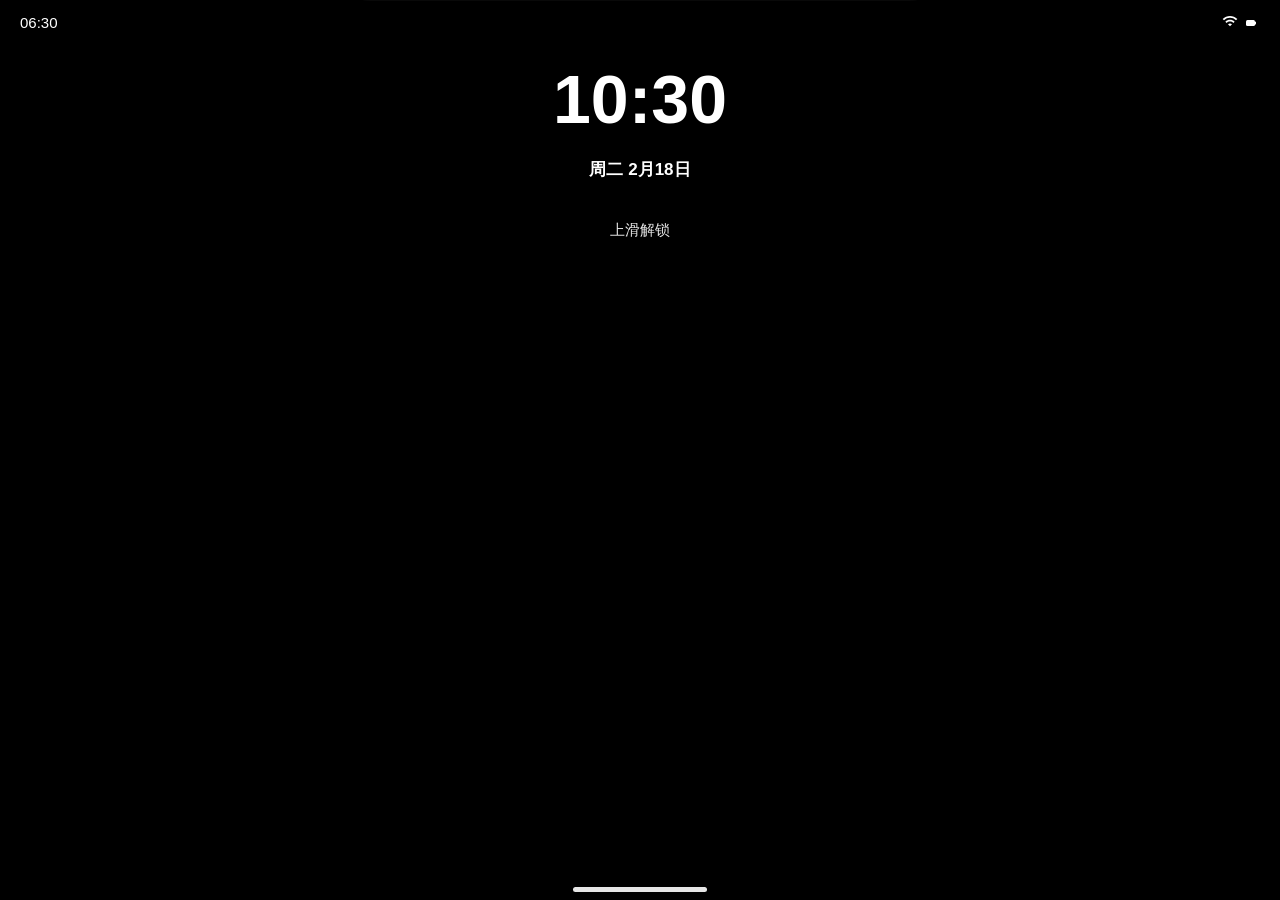
==== commit 093950d6: "feat: sync all workspace files - update index.html with latest changes" ====
--- a/index.html
+++ b/index.html
@@ -1,6015 +1,6419 @@
-<!DOCTYPE html>
-<html lang="zh-CN">
-<head>
-<meta charset="UTF-8">
-<meta name="viewport" content="width=device-width, initial-scale=1.0, user-scalable=no, viewport-fit=cover">
-<title>Source UI 1.0.26</title>
-<link rel="icon" href="https://raw.githubusercontent.com/ThinkReally114/Source-UI/main/server.png" type="image/png">
-<style>
-:root {
-  --safe-top: env(safe-area-inset-top);
-  --safe-bottom: env(safe-area-inset-bottom);
-  --safe-left: env(safe-area-inset-left);
-  --safe-right: env(safe-area-inset-right);
-  
-  --ios-spring: cubic-bezier(0.25, 1, 0.25, 1);
-  --ios-ease: cubic-bezier(0.32, 0.72, 0, 1);
-  --ios-bounce: cubic-bezier(0.34, 1.56, 0.64, 1);
-  --ios-smooth: cubic-bezier(0.4, 0, 0.2, 1);
-  
-  --primary-blue: #007AFF;
-  --bg-gray: #f2f2f7;
-  --line-gray: #e5e5ea;
-  --text-gray: #86868b;
-  --text-primary: #000;
-  --text-secondary: #333;
-  --white: #fff;
-  --black: #000;
-  
-  /* 深色模式变量 */
-  --dark-bg-gray: #1c1c1e;
-  --dark-line-gray: #38383a;
-  --dark-text-gray: #8e8e93;
-  --dark-text-primary: #fff;
-  --dark-text-secondary: #e5e5ea;
-  --dark-white: #1c1c1e;
-  --dark-black: #fff;
-}
-
-* {
-  margin: 0;
-  padding: 0;
-  box-sizing: border-box;
-  user-select: none;
-  font-family: -apple-system, BlinkMacSystemFont, 'SF Pro Display', sans-serif;
-  -webkit-tap-highlight-color: transparent;
-}
-
-/* GPU硬件加速样式 */
-.gpu-accelerated * {
-  transform: translateZ(0);
-  backface-visibility: hidden;
-  perspective: 1000px;
-}
-
-.gpu-accelerated .app,
-.gpu-accelerated .page,
-.gpu-accelerated .subpage,
-.gpu-accelerated .fluid-cloud,
-.gpu-accelerated .control-center,
-.gpu-accelerated .fullscreen-lyrics {
-  will-change: transform, opacity;
-}
-
-.gpu-accelerated .icon-grid,
-.gpu-accelerated .dock,
-.gpu-accelerated .group,
-.gpu-accelerated .item {
-  will-change: transform;
-}
-
-/* 高级材质 - 模糊特效 */
-.advanced-materials .blur,
-.advanced-materials .app:before,
-.advanced-materials .fluid-cloud-collapsed,
-.advanced-materials .fluid-cloud-expanded {
-  backdrop-filter: blur(30px) saturate(1.8);
-  -webkit-backdrop-filter: blur(30px) saturate(1.8);
-}
-
-/* 关闭高级材质时移除模糊 */
-body:not(.advanced-materials) .blur,
-body:not(.advanced-materials) .app:before,
-body:not(.advanced-materials) .control-center-bg,
-body:not(.advanced-materials) .fluid-cloud-collapsed,
-body:not(.advanced-materials) .fluid-cloud-expanded {
-  backdrop-filter: none !important;
-  -webkit-backdrop-filter: none !important;
-}
-
-html, body {
-  width: 100%;
-  height: 100%;
-  overflow: hidden;
-  background: var(--black);
-  touch-action: none;
-  transition: background 0.5s var(--ios-smooth);
-}
-
-.phone {
-  position: relative;
-  width: 100vw;
-  height: 100vh;
-  background: var(--black);
-  border-radius: 28px;
-  overflow: hidden;
-  /* 移除背景颜色过渡，确保r角颜色不变 */
-}
-
-/* 深色模式 */
-body.dark-mode {
-  background: var(--black);
-}
-
-/* 保持r角颜色不变 */
-body.dark-mode .phone {
-  background: var(--black);
-  /* 确保r角颜色不随深色模式变化 */
-}
-
-/* 深色模式样式 */
-body.dark-mode .app {
-  background: var(--dark-bg-gray);
-}
-
-body.dark-mode .app-body {
-  background: var(--dark-bg-gray);
-}
-
-body.dark-mode .page {
-  background: var(--dark-bg-gray);
-}
-
-body.dark-mode .subpage {
-  background: var(--dark-bg-gray);
-}
-
-body.dark-mode .group {
-  background: var(--dark-white);
-  box-shadow: 0 1px 3px rgba(0,0,0,0.3);
-}
-
-body.dark-mode .item {
-  border-bottom-color: var(--dark-line-gray);
-}
-
-body.dark-mode .chat-item {
-  border-bottom-color: var(--dark-line-gray);
-}
-
-body.dark-mode .item:hover {
-  background: rgba(255,255,255,0.03);
-}
-
-body.dark-mode .item:active {
-  background: rgba(255,255,255,0.06);
-}
-
-body.dark-mode .item-text {
-  color: var(--dark-text-primary);
-}
-
-body.dark-mode .item-desc {
-  color: var(--dark-text-gray);
-}
-
-body.dark-mode .item-arrow {
-  color: var(--dark-text-gray);
-}
-
-body.dark-mode .about-name {
-  color: var(--dark-text-primary);
-}
-
-body.dark-mode .about-version {
-  color: var(--dark-text-gray);
-}
-
-/* 深色模式 - 信息聊天页面 */
-body.dark-mode #subpage-msg-chat div[style*="background: #e5e5ea"] {
-  background: var(--dark-line-gray) !important;
-  color: var(--dark-text-primary) !important;
-}
-
-/* 深色模式 - 音乐播放页面 */
-body.dark-mode .music-title {
-  color: var(--dark-text-primary) !important;
-  transition: color 0.5s var(--ios-smooth);
-}
-
-body.dark-mode .music-singer {
-  color: var(--dark-text-gray) !important;
-  transition: color 0.5s var(--ios-smooth);
-}
-
-body.dark-mode .play-btn {
-  background: var(--dark-text-primary) !important;
-  color: var(--dark-bg-gray) !important;
-  transition: background 0.5s var(--ios-smooth), color 0.5s var(--ios-smooth);
-}
-
-body.dark-mode .progress-time span {
-  color: var(--dark-text-gray) !important;
-  transition: color 0.5s var(--ios-smooth);
-}
-
-body.dark-mode .play-controls div {
-  color: var(--dark-text-primary) !important;
-  transition: color 0.5s var(--ios-smooth);
-}
-
-/* 深色模式 - 信息页面联系人文字 */
-body.dark-mode .chat-name {
-  color: var(--dark-text-primary) !important;
-  transition: color 0.5s var(--ios-smooth);
-}
-
-body.dark-mode .chat-msg {
-  color: var(--dark-text-gray) !important;
-  transition: color 0.5s var(--ios-smooth);
-}
-
-body.dark-mode .chat-time {
-  color: var(--dark-text-gray) !important;
-  transition: color 0.5s var(--ios-smooth);
-}
-
-/* 深色模式 - 拨号盘 */
-body.dark-mode #dial-display {
-  color: var(--dark-text-primary) !important;
-  transition: color 0.5s var(--ios-smooth);
-}
-
-body.dark-mode #dial-hint {
-  color: var(--dark-text-gray) !important;
-  transition: color 0.5s var(--ios-smooth);
-}
-
-body.dark-mode #call-hint {
-  color: var(--dark-text-gray) !important;
-  transition: color 0.5s var(--ios-smooth);
-}
-
-body.dark-mode .dial-btn {
-  background: var(--dark-line-gray) !important;
-  color: var(--dark-text-primary) !important;
-  transition: background 0.5s var(--ios-smooth), color 0.5s var(--ios-smooth);
-}
-
-body.dark-mode .dial-btn:active {
-  background: var(--dark-text-gray) !important;
-}
-
-body.dark-mode .dial-action-btn {
-  background: var(--dark-line-gray) !important;
-  color: var(--dark-text-primary) !important;
-  transition: background 0.5s var(--ios-smooth), color 0.5s var(--ios-smooth);
-}
-
-body.dark-mode .dial-action-btn:active {
-  background: var(--dark-text-gray) !important;
-}
-
-/* Safari浏览器样式 */
-#page-safari {
-  display: flex;
-  flex-direction: column;
-  height: 100%;
-  background: var(--bg-gray);
-}
-
-.safari-header {
-  display: flex;
-  align-items: center;
-  padding: 8px 12px;
-  background: var(--bg-gray);
-  border-bottom: 1px solid var(--line-gray);
-  gap: 8px;
-}
-
-.safari-nav-buttons {
-  display: flex;
-  gap: 4px;
-}
-
-.safari-nav-btn {
-  width: 28px;
-  height: 28px;
-  display: flex;
-  align-items: center;
-  justify-content: center;
-  border-radius: 6px;
-  cursor: pointer;
-  opacity: 0.3;
-  transition: opacity 0.2s;
-}
-
-.safari-nav-btn.active {
-  opacity: 1;
-}
-
-.safari-nav-btn svg {
-  width: 20px;
-  height: 20px;
-  fill: var(--text-primary);
-}
-
-.safari-address-bar {
-  flex: 1;
-  display: flex;
-  align-items: center;
-  background: #fff;
-  border-radius: 10px;
-  padding: 6px 10px;
-  gap: 8px;
-  box-shadow: 0 1px 3px rgba(0,0,0,0.1);
-}
-
-.safari-lock-icon {
-  width: 16px;
-  height: 16px;
-  display: flex;
-  align-items: center;
-  justify-content: center;
-}
-
-.safari-lock-icon svg {
-  width: 14px;
-  height: 14px;
-  fill: var(--text-gray);
-}
-
-.safari-address-bar input {
-  flex: 1;
-  border: none;
-  outline: none;
-  background: transparent;
-  font-size: 15px;
-  color: var(--text-primary);
-  text-align: center;
-}
-
-.safari-address-bar input::placeholder {
-  color: var(--text-gray);
-}
-
-.safari-refresh-btn {
-  width: 24px;
-  height: 24px;
-  display: flex;
-  align-items: center;
-  justify-content: center;
-  cursor: pointer;
-  border-radius: 4px;
-}
-
-.safari-refresh-btn svg {
-  width: 18px;
-  height: 18px;
-  fill: var(--text-gray);
-}
-
-.safari-menu-btn {
-  width: 32px;
-  height: 32px;
-  display: flex;
-  align-items: center;
-  justify-content: center;
-  cursor: pointer;
-  border-radius: 6px;
-}
-
-.safari-menu-btn svg {
-  width: 22px;
-  height: 22px;
-  fill: var(--text-gray);
-}
-
-.safari-content {
-  flex: 1;
-  position: relative;
-  overflow: hidden;
-  background: var(--bg-gray);
-}
-
-#safari-iframe {
-  width: 100%;
-  height: 100%;
-  border: none;
-  display: none;
-  background: #fff;
-}
-
-#safari-iframe.active {
-  display: block;
-}
-
-.safari-home {
-  position: absolute;
-  top: 0;
-  left: 0;
-  width: 100%;
-  height: 100%;
-  padding: 20px;
-  overflow-y: auto;
-}
-
-.safari-home.hidden {
-  display: none;
-}
-
-.safari-favorites-title {
-  font-size: 18px;
-  font-weight: 600;
-  color: var(--text-primary);
-  margin-bottom: 16px;
-}
-
-.safari-favorites-grid {
-  display: grid;
-  grid-template-columns: repeat(4, 1fr);
-  gap: 16px;
-}
-
-.safari-favorite-item {
-  display: flex;
-  flex-direction: column;
-  align-items: center;
-  cursor: pointer;
-  padding: 8px;
-  border-radius: 12px;
-  transition: background 0.2s;
-}
-
-.safari-favorite-item:active {
-  background: rgba(0,0,0,0.05);
-}
-
-.safari-favorite-icon {
-  width: 56px;
-  height: 56px;
-  border-radius: 14px;
-  display: flex;
-  align-items: center;
-  justify-content: center;
-  color: #fff;
-  font-size: 14px;
-  font-weight: 600;
-  margin-bottom: 6px;
-  box-shadow: 0 2px 8px rgba(0,0,0,0.15);
-}
-
-.safari-favorite-name {
-  font-size: 11px;
-  color: var(--text-secondary);
-  text-align: center;
-  max-width: 100%;
-  overflow: hidden;
-  text-overflow: ellipsis;
-  white-space: nowrap;
-}
-
-.safari-toolbar {
-  display: flex;
-  justify-content: space-around;
-  padding: 8px 0 calc(8px + var(--safe-bottom));
-  background: var(--bg-gray);
-  border-top: 1px solid var(--line-gray);
-}
-
-.safari-tool-btn {
-  display: flex;
-  flex-direction: column;
-  align-items: center;
-  gap: 2px;
-  cursor: pointer;
-  padding: 4px 16px;
-  border-radius: 8px;
-  transition: background 0.2s;
-}
-
-.safari-tool-btn:active {
-  background: rgba(0,0,0,0.05);
-}
-
-.safari-tool-btn svg {
-  width: 22px;
-  height: 22px;
-  fill: var(--primary-blue);
-}
-
-.safari-tool-btn span {
-  font-size: 10px;
-  color: var(--text-gray);
-}
-
-/* 深色模式 - 浏览器 */
-body.dark-mode #page-safari {
-  background: var(--dark-bg-gray);
-}
-
-body.dark-mode .safari-header {
-  background: var(--dark-bg-gray);
-  border-bottom-color: var(--dark-line-gray);
-}
-
-body.dark-mode .safari-nav-btn svg {
-  fill: var(--dark-text-primary);
-}
-
-body.dark-mode .safari-address-bar {
-  background: var(--dark-line-gray);
-}
-
-body.dark-mode .safari-address-bar input {
-  color: var(--dark-text-primary);
-}
-
-body.dark-mode .safari-address-bar input::placeholder {
-  color: var(--dark-text-gray);
-}
-
-body.dark-mode .safari-lock-icon svg,
-body.dark-mode .safari-refresh-btn svg,
-body.dark-mode .safari-menu-btn svg {
-  fill: var(--dark-text-gray);
-}
-
-body.dark-mode .safari-content {
-  background: var(--dark-bg-gray);
-}
-
-body.dark-mode .safari-favorites-title {
-  color: var(--dark-text-primary);
-}
-
-body.dark-mode .safari-favorite-name {
-  color: var(--dark-text-secondary);
-}
-
-body.dark-mode .safari-favorite-item:active {
-  background: rgba(255,255,255,0.05);
-}
-
-body.dark-mode .safari-toolbar {
-  background: var(--dark-bg-gray);
-  border-top-color: var(--dark-line-gray);
-}
-
-body.dark-mode .safari-tool-btn span {
-  color: var(--dark-text-gray);
-}
-
-/* 深色模式 - 控制中心计算器按钮 */
-body.dark-mode .shortcut-item {
-  background: var(--dark-line-gray) !important;
-  color: var(--dark-text-primary) !important;
-  transition: background 0.5s var(--ios-smooth), color 0.5s var(--ios-smooth);
-}
-
-body.dark-mode .shortcut-item:active {
-  background: var(--dark-text-gray) !important;
-}
-
-body.dark-mode .shortcut-icon {
-  color: var(--dark-text-primary) !important;
-  transition: color 0.5s var(--ios-smooth);
-}
-
-body.dark-mode .shortcut-text {
-  color: var(--dark-text-primary) !important;
-  transition: color 0.5s var(--ios-smooth);
-}
-
-#lock {
-  position: absolute;
-  top: 0;
-  left: 0;
-  width: 100%;
-  height: 100%;
-  background: url('https://img.072103.xyz/h') center/cover;
-  z-index: 9999;
-  display: flex;
-  flex-direction: column;
-  align-items: center;
-  padding-top: calc(var(--safe-top) + 60px);
-  color: #fff;
-  border-radius: 28px;
-  transition: opacity 0.5s var(--ios-ease), transform 0.6s var(--ios-spring);
-  cursor: grab;
-  will-change: opacity, transform;
-}
-
-#lock.unlocking {
-  opacity: 0;
-  transform: translateY(-50px) scale(0.92);
-  pointer-events: none;
-}
-
-.lock-time { 
-  font-size: 68px; 
-  font-weight: 200; 
-  letter-spacing: -2px; 
-  text-shadow: 0 2px 20px rgba(0,0,0,0.5);
-}
-
-.lock-date { 
-  font-size: 17px; 
-  opacity: 0.9; 
-  margin-top: 4px; 
-  text-shadow: 0 1px 10px rgba(0,0,0,0.5);
-}
-
-.lock-swipe { 
-  margin-top: auto; 
-  margin-bottom: calc(var(--safe-bottom) + 40px); 
-  font-size: 15px; 
-  opacity: 0.8; 
-  cursor: pointer;
-  padding: 20px;
-  transition: all 0.3s var(--ios-smooth);
-  text-shadow: 0 1px 5px rgba(0,0,0,0.5);
-}
-
-#desktop {
-  position: absolute;
-  top: 0;
-  left: 0;
-  width: 100%;
-  height: 100%;
-  background: url('https://img.072103.xyz/h') center/cover;
-  padding: calc(var(--safe-top) + 60px) calc(var(--safe-right) + 24px) calc(var(--safe-bottom) + 120px) calc(var(--safe-left) + 24px);
-  z-index: 1;
-  opacity: 0;
-  transform: scale(1.15);
-  border-radius: 28px;
-  transition: opacity 0.6s var(--ios-ease), transform 0.7s var(--ios-spring);
-  will-change: opacity, transform;
-}
-
-#desktop.show {
-  opacity: 1;
-  transform: scale(1);
-}
-
-#desktop.app-open {
-  transform: scale(1.2);
-  transition: opacity 0.6s var(--ios-ease), transform 0.6s var(--ios-spring);
-  /* 壁纸缩放不提升z-index，让blur层保持在上方显示模糊效果 */
-}
-
-.icon-grid {
-  display: grid;
-  grid-template-columns: repeat(4, 1fr);
-  grid-template-rows: repeat(2, 1fr);
-  gap: 20px 16px;
-  width: 100%;
-  height: auto;
-  padding: 20px 0;
-}
-
-.icon-item {
-  display: flex;
-  flex-direction: column;
-  align-items: center;
-  justify-content: flex-start;
-  gap: 8px;
-  cursor: pointer;
-  opacity: 0;
-  transform: translateY(60px) scale(0.8);
-  transition: opacity 0.5s var(--ios-smooth), transform 0.6s var(--ios-spring);
-}
-
-#desktop.show .icon-item {
-  opacity: 1;
-  transform: translateY(0) scale(1);
-}
-
-#desktop.show .icon-item:nth-child(1) { transition-delay: 0.06s; }
-#desktop.show .icon-item:nth-child(2) { transition-delay: 0.1s; }
-#desktop.show .icon-item:nth-child(3) { transition-delay: 0.14s; }
-#desktop.show .icon-item:nth-child(4) { transition-delay: 0.18s; }
-#desktop.show .icon-item:nth-child(5) { transition-delay: 0.22s; }
-#desktop.show .icon-item:nth-child(6) { transition-delay: 0.26s; }
-#desktop.show .icon-item:nth-child(7) { transition-delay: 0.3s; }
-#desktop.show .icon-item:nth-child(8) { transition-delay: 0.34s; }
-
-.icon {
-  width: 60px;
-  height: 60px;
-  border-radius: 14px;
-  background: rgba(255,255,255,0.15);
-  backdrop-filter: blur(20px) saturate(1.8);
-  display: flex;
-  align-items: center;
-  justify-content: center;
-  font-size: 28px;
-  color: #fff;
-  transition: all 0.3s var(--ios-bounce);
-  box-shadow: 0 4px 20px rgba(0,0,0,0.2);
-  overflow: hidden;
-}
-
-.icon svg {
-  width: 32px;
-  height: 32px;
-  fill: currentColor;
-}
-
-.icon-item:hover .icon {
-  background: rgba(255,255,255,0.25);
-  transform: scale(1.1) translateY(-2px);
-}
-
-.icon-item:active .icon {
-  transform: scale(0.92);
-}
-
-.icon-label {
-  color: #fff;
-  font-size: 12px;
-  text-align: center;
-  text-shadow: 0 1px 3px rgba(0,0,0,0.5);
-  font-weight: 500;
-}
-
-#dock {
-  position: absolute;
-  bottom: calc(var(--safe-bottom) + 20px);
-  left: 50%;
-  transform: translateX(-50%) translateY(30px);
-  width: 90%;
-  max-width: 400px;
-  height: 80px;
-  background: rgba(255,255,255,0.15);
-  backdrop-filter: blur(25px) saturate(1.8);
-  border-radius: 30px;
-  z-index: 101;
-  display: flex;
-  align-items: center;
-  justify-content: space-around;
-  padding: 0 20px;
-  opacity: 0;
-  transition: opacity 0.5s var(--ios-smooth), transform 0.6s var(--ios-spring);
-  will-change: opacity, transform;
-  box-shadow: 0 8px 32px rgba(0,0,0,0.3);
-}
-
-#desktop.show ~ #dock {
-  opacity: 1;
-  transform: translateX(-50%) translateY(0);
-  transition: opacity 0.3s var(--ios-smooth), transform 0.4s var(--ios-smooth);
-}
-
-/* 应用打开时 Dock 栏下移出屏幕 */
-#desktop.app-open ~ #dock {
-  opacity: 0;
-  transform: translateX(-50%) translateY(150px);
-  transition: opacity 0.25s var(--ios-smooth), transform 0.35s var(--ios-ease);
-}
-
-.dock-item {
-  display: flex;
-  flex-direction: column;
-  align-items: center;
-  justify-content: center;
-  cursor: pointer;
-}
-
-.dock-item .icon {
-  width: 55px;
-  height: 55px;
-  border-radius: 12px;
-}
-
-#status {
-  position: fixed;
-  top: var(--safe-top);
-  left: var(--safe-left);
-  right: var(--safe-right);
-  height: 44px;
-  display: flex;
-  justify-content: space-between;
-  align-items: center;
-  padding: 0 20px;
-  color: #fff;
-  font-size: 15px;
-  font-weight: 500;
-  z-index: 10000;
-  pointer-events: none;
-  transition: opacity 0.4s var(--ios-smooth), transform 0.4s var(--ios-ease);
-  text-shadow: 0 1px 3px rgba(0,0,0,0.5);
-}
-
-#status.hidden {
-  opacity: 0;
-  transform: translateY(-30px);
-}
-
-#blur {
-  position: absolute;
-  top: 0;
-  left: 0;
-  width: 100%;
-  height: 100%;
-  background: rgba(0,0,0,0);
-  backdrop-filter: blur(0px);
-  z-index: 90;
-  pointer-events: none;
-  transition: background 0.3s var(--ios-smooth), backdrop-filter 0.3s var(--ios-smooth);
-  will-change: backdrop-filter, background;
-  border-radius: 28px;
-}
-
-#blur.active {
-  background: rgba(0,0,0,0.5);
-  backdrop-filter: blur(40px) saturate(1.8);
-}
-
-#blur.app-open {
-  transition: background 0.3s var(--ios-smooth), backdrop-filter 0.3s var(--ios-smooth);
-}
-
-/* ==================== 流体云样式 ==================== */
-.fluid-cloud {
-  position: fixed;
-  top: calc(var(--safe-top) + 8px);
-  left: 50%;
-  transform: translateX(-50%) translateY(-100px);
-  z-index: 100001;
-  opacity: 0;
-  pointer-events: none;
-  transition: opacity 0.5s var(--ios-spring), transform 0.5s var(--ios-spring);
-}
-
-/* 音乐应用打开时隐藏流体云 */
-.fluid-cloud.in-music-app,
-.fluid-cloud.in-control-center {
-  opacity: 0 !important;
-  transform: translateX(-50%) translateY(-100px) !important;
-  pointer-events: none !important;
-  visibility: hidden !important;
-}
-
-.fluid-cloud.show {
-  opacity: 1;
-  transform: translateX(-50%) translateY(0);
-  pointer-events: auto;
-}
-
-.fluid-cloud.show .fluid-cloud-collapsed,
-.fluid-cloud.show .fluid-cloud-expanded {
-  pointer-events: auto;
-}
-
-/* 收起状态 */
-.fluid-cloud-collapsed {
-  display: flex;
-  align-items: center;
-  gap: 8px;
-  padding: 6px 12px;
-  background: rgba(0, 0, 0, 0.85);
-  backdrop-filter: blur(20px) saturate(1.8);
-  border-radius: 20px;
-  box-shadow:
-    0 4px 24px rgba(0, 0, 0, 0.4),
-    inset 0 1px 0 rgba(255, 255, 255, 0.1);
-  border: 1px solid rgba(255, 255, 255, 0.15);
-  min-width: 120px;
-  max-width: 220px;
-  cursor: pointer;
-  transition: all 0.4s cubic-bezier(0.25, 0.46, 0.45, 0.94);
-  animation: fluidCloudFloat 3s ease-in-out infinite;
-  opacity: 1;
-  transform: scale(1);
-}
-
-.fluid-cloud-collapsed:hover {
-  background: rgba(30, 30, 30, 0.9);
-  transform: scale(1.02);
-  box-shadow:
-    0 6px 30px rgba(0, 0, 0, 0.5),
-    inset 0 1px 0 rgba(255, 255, 255, 0.15);
-}
-
-.fluid-cloud-collapsed:active {
-  transform: scale(0.98);
-}
-
-.fluid-cloud.expanded .fluid-cloud-collapsed {
-  opacity: 0;
-  transform: scale(0.9);
-  pointer-events: none;
-  visibility: hidden;
-}
-
-@keyframes fluidCloudFloat {
-  0%, 100% {
-    transform: translateY(0);
-  }
-  50% {
-    transform: translateY(-2px);
-  }
-}
-
-.fluid-cloud-icon {
-  width: 28px;
-  height: 28px;
-  border-radius: 8px;
-  background: linear-gradient(135deg, #FF2D55 0%, #FF6B35 100%);
-  display: flex;
-  align-items: center;
-  justify-content: center;
-  font-size: 14px;
-  flex-shrink: 0;
-  animation: fluidCloudPulse 2s ease-in-out infinite;
-  overflow: hidden;
-}
-
-.fluid-cloud-icon svg {
-  width: 18px;
-  height: 18px;
-  fill: currentColor;
-}
-
-@keyframes fluidCloudPulse {
-  0%, 100% {
-    box-shadow: 0 0 0 0 rgba(255, 45, 85, 0.4);
-  }
-  50% {
-    box-shadow: 0 0 0 8px rgba(255, 45, 85, 0);
-  }
-}
-
-.fluid-cloud-info {
-  flex: 1;
-  min-width: 0;
-  display: flex;
-  flex-direction: column;
-  gap: 2px;
-}
-
-.fluid-cloud-title {
-  font-size: 12px;
-  font-weight: 600;
-  color: #fff;
-  white-space: nowrap;
-  overflow: hidden;
-  text-overflow: ellipsis;
-}
-
-.fluid-cloud-subtitle {
-  font-size: 10px;
-  color: rgba(255, 255, 255, 0.7);
-  white-space: nowrap;
-  overflow: hidden;
-  text-overflow: ellipsis;
-}
-
-/* 展开状态 */
-.fluid-cloud-expanded {
-  position: absolute;
-  top: 0;
-  left: 50%;
-  transform: translateX(-50%) scale(0.9);
-  width: 240px;
-  padding: 16px;
-  background: rgba(0, 0, 0, 0.9);
-  backdrop-filter: blur(30px) saturate(1.8);
-  border-radius: 20px;
-  box-shadow:
-    0 8px 40px rgba(0, 0, 0, 0.5),
-    inset 0 1px 0 rgba(255, 255, 255, 0.1);
-  border: 1px solid rgba(255, 255, 255, 0.15);
-  cursor: pointer;
-  transition: all 0.4s cubic-bezier(0.34, 1.56, 0.64, 1);
-  transform-origin: top center;
-  opacity: 0;
-  pointer-events: none;
-  visibility: hidden;
-}
-
-.fluid-cloud.expanded .fluid-cloud-expanded {
-  opacity: 1;
-  transform: translateX(-50%) scale(1);
-  pointer-events: auto;
-  visibility: visible;
-}
-
-@keyframes fluidCloudExpand {
-  0% {
-    opacity: 0;
-    transform: scale(0.8) translateY(-20px);
-  }
-  100% {
-    opacity: 1;
-    transform: scale(1) translateY(0);
-  }
-}
-
-.fluid-cloud-expanded-content {
-  display: flex;
-  flex-direction: column;
-  align-items: center;
-  gap: 12px;
-}
-
-.fluid-cloud-expanded-cover {
-  width: 64px;
-  height: 64px;
-  border-radius: 10px;
-  background: linear-gradient(135deg, #FF2D55 0%, #FF6B35 100%);
-  display: flex;
-  align-items: center;
-  justify-content: center;
-  font-size: 28px;
-  box-shadow: 0 4px 20px rgba(255, 45, 85, 0.3);
-}
-
-.fluid-cloud-expanded-info {
-  text-align: center;
-  width: 100%;
-}
-
-.fluid-cloud-expanded-title {
-  font-size: 14px;
-  font-weight: 600;
-  color: #fff;
-  white-space: nowrap;
-  overflow: hidden;
-  text-overflow: ellipsis;
-  margin-bottom: 2px;
-}
-
-.fluid-cloud-expanded-album {
-  font-size: 12px;
-  color: rgba(255, 255, 255, 0.6);
-  white-space: nowrap;
-  overflow: hidden;
-  text-overflow: ellipsis;
-}
-
-.fluid-cloud-expanded-controls {
-  display: flex;
-  align-items: center;
-  gap: 16px;
-  margin-top: 4px;
-}
-
-.fluid-cloud-btn {
-  width: 32px;
-  height: 32px;
-  border-radius: 50%;
-  background: rgba(255, 255, 255, 0.15);
-  display: flex;
-  align-items: center;
-  justify-content: center;
-  font-size: 12px;
-  color: #fff;
-  cursor: pointer;
-  transition: all 0.2s var(--ios-smooth);
-  border: none;
-  outline: none;
-}
-
-.fluid-cloud-btn:hover {
-  background: rgba(255, 255, 255, 0.25);
-  transform: scale(1.1);
-}
-
-.fluid-cloud-btn:active {
-  transform: scale(0.95);
-}
-
-.fluid-cloud-btn.play-pause {
-  width: 40px;
-  height: 40px;
-  background: rgba(255, 255, 255, 0.95);
-  color: #333;
-  font-size: 18px;
-}
-
-.fluid-cloud-btn.play-pause:hover {
-  background: #fff;
-  transform: scale(1.05);
-}
-
-/* 流体云波形动画 */
-.fluid-cloud-wave {
-  display: flex;
-  align-items: center;
-  gap: 2px;
-  height: 16px;
-  margin-left: 6px;
-}
-
-.fluid-cloud-wave span {
-  width: 2px;
-  background: linear-gradient(to top, rgba(255,255,255,0.8), rgba(255,255,255,0.4));
-  border-radius: 1px;
-  animation: fluidCloudWave 1s ease-in-out infinite;
-}
-
-.fluid-cloud-wave span:nth-child(1) { height: 6px; animation-delay: 0s; }
-.fluid-cloud-wave span:nth-child(2) { height: 12px; animation-delay: 0.1s; }
-.fluid-cloud-wave span:nth-child(3) { height: 8px; animation-delay: 0.2s; }
-.fluid-cloud-wave span:nth-child(4) { height: 14px; animation-delay: 0.3s; }
-.fluid-cloud-wave span:nth-child(5) { height: 10px; animation-delay: 0.4s; }
-
-@keyframes fluidCloudWave {
-  0%, 100% {
-    transform: scaleY(0.6);
-    opacity: 0.5;
-  }
-  50% {
-    transform: scaleY(1);
-    opacity: 1;
-  }
-}
-
-.fluid-cloud.paused .fluid-cloud-wave span {
-  animation-play-state: paused;
-  opacity: 0.3;
-}
-
-.fluid-cloud.paused .fluid-cloud-icon,
-.fluid-cloud.paused .fluid-cloud-expanded-cover {
-  animation: none;
-}
-
-/* 流体云展开提示 */
-.fluid-cloud-expanded::after {
-  content: '点击进入应用';
-  position: absolute;
-  bottom: -24px;
-  left: 50%;
-  transform: translateX(-50%);
-  font-size: 11px;
-  color: rgba(255, 255, 255, 0.5);
-  white-space: nowrap;
-  opacity: 0;
-  transition: opacity 0.3s;
-}
-
-.fluid-cloud-expanded:hover::after {
-  opacity: 1;
-}
-
-.app {
-  position: absolute;
-  top: 0;
-  left: 0;
-  width: 100%;
-  height: 100%;
-  background: var(--bg-gray);
-  z-index: 200;
-  overflow: hidden;
-  border-radius: 28px;
-  transform: scale(0);
-  opacity: 0;
-  pointer-events: none;
-  transition: transform 0.5s var(--ios-spring), opacity 0.3s var(--ios-smooth);
-  will-change: transform, opacity;
-}
-
-.app.show {
-  transform: scale(1);
-  opacity: 1;
-  pointer-events: auto;
-  transition: transform 0.5s var(--ios-spring), opacity 0.3s var(--ios-smooth);
-}
-
-.app-body {
-  position: absolute;
-  top: calc(var(--safe-top) + 50px);
-  left: 0;
-  width: 100%;
-  height: calc(100% - var(--safe-top) - 50px - var(--safe-bottom));
-  background: var(--bg-gray);
-  overflow: hidden;
-  transition: background 0.5s var(--ios-smooth);
-}
-
-.page {
-  position: absolute;
-  top: 0;
-  left: 0;
-  width: 100%;
-  height: 100%;
-  padding: 16px;
-  overflow-y: auto;
-  opacity: 0;
-  visibility: hidden;
-  transform: translateX(20px);
-  transition: opacity 0.4s var(--ios-ease), transform 0.4s var(--ios-ease), visibility 0.4s, background 0.5s var(--ios-smooth);
-  background: var(--bg-gray);
-}
-
-.page.show {
-  opacity: 1;
-  visibility: visible;
-  transform: translateX(0);
-}
-
-.page.slide-left {
-  transform: translateX(-40%);
-  opacity: 0.4;
-  visibility: visible;
-}
-
-.subpage {
-  position: absolute;
-  top: 0;
-  left: 0;
-  width: 100%;
-  height: 100%;
-  padding: 16px;
-  background: var(--bg-gray);
-  overflow-y: auto;
-  transform: translateX(100%);
-  opacity: 0;
-  visibility: hidden;
-  transition: all 0.4s var(--ios-ease), background 0.5s var(--ios-smooth);
-  z-index: 50;
-}
-
-.subpage.show {
-  transform: translateX(0);
-  opacity: 1;
-  visibility: visible;
-}
-
-.group {
-  background: var(--white);
-  border-radius: 12px;
-  margin-bottom: 24px;
-  overflow: hidden;
-  box-shadow: 0 1px 3px rgba(0,0,0,0.1);
-  transition: background 0.5s var(--ios-smooth), box-shadow 0.5s var(--ios-smooth);
-}
-
-.item {
-  display: flex;
-  align-items: center;
-  padding: 14px 16px;
-  border-bottom: 0.5px solid var(--line-gray);
-  cursor: pointer;
-  transition: background 0.5s var(--ios-smooth), border-color 0.5s var(--ios-smooth);
-}
-
-.item:last-child { border-bottom: none; }
-.item:hover { background: rgba(0,0,0,0.03); }
-.item:active { background: rgba(0,0,0,0.06); }
-
-.item-icon {
-  width: 32px;
-  height: 32px;
-  border-radius: 8px;
-  display: flex;
-  align-items: center;
-  justify-content: center;
-  color: #fff;
-  font-size: 18px;
-  margin-right: 12px;
-  flex-shrink: 0;
-  overflow: hidden;
-}
-
-.item-icon svg {
-  width: 20px;
-  height: 20px;
-  fill: currentColor;
-}
-
-.item-text { flex: 1; font-size: 16px; color: var(--text-primary); transition: color 0.5s var(--ios-smooth); }
-.item-desc { font-size: 14px; color: var(--text-gray); text-align: right; margin-right: 8px; transition: color 0.5s var(--ios-smooth); }
-.item-arrow { color: #c7c7cc; font-size: 14px; flex-shrink: 0; transition: color 0.5s var(--ios-smooth); }
-
-.item-switch {
-  width: 50px;
-  height: 30px;
-  background: #e5e5ea;
-  border-radius: 15px;
-  position: relative;
-  transition: all 0.3s var(--ios-bounce);
-  cursor: pointer;
-}
-
-.item-switch.active { background: var(--primary-blue); }
-.item-switch::after {
-  content: '';
-  position: absolute;
-  width: 26px;
-  height: 26px;
-  background: #fff;
-  border-radius: 50%;
-  top: 2px;
-  left: 2px;
-  box-shadow: 0 2px 5px rgba(0,0,0,0.2);
-  transition: all 0.3s var(--ios-bounce);
-}
-.item-switch.active::after { left: 22px; }
-
-.back-btn {
-  display: flex;
-  align-items: center;
-  gap: 4px;
-  color: var(--primary-blue);
-  font-size: 16px;
-  margin-bottom: 20px;
-  cursor: pointer;
-  width: fit-content;
-  padding: 8px 12px;
-  border-radius: 8px;
-  transition: color 0.5s var(--ios-smooth);
-}
-
-.about-header {
-  display: flex;
-  flex-direction: column;
-  align-items: center;
-  margin: 20px 0 30px;
-}
-.about-icon {
-  width: 80px;
-  height: 80px;
-  border-radius: 20px;
-  background: linear-gradient(135deg, var(--primary-blue), #5856D6);
-  display: flex;
-  align-items: center;
-  justify-content: center;
-  font-size: 40px;
-  color: #fff;
-  margin-bottom: 16px;
-  overflow: hidden;
-  box-shadow: 0 8px 30px rgba(0,122,255,0.3);
-}
-
-.about-icon svg {
-  width: 48px;
-  height: 48px;
-  fill: currentColor;
-}
-.about-name { font-size: 22px; font-weight: 600; margin-bottom: 4px; color: var(--text-primary); transition: color 0.5s var(--ios-smooth); }
-.about-version { font-size: 15px; color: var(--text-gray); transition: color 0.5s var(--ios-smooth); }
-
-.dialpad {
-  display: grid;
-  grid-template-columns: repeat(3, 1fr);
-  gap: 16px;
-  padding: 20px 40px;
-  max-width: 400px;
-  margin: 0 auto;
-}
-.dial-btn {
-  width: 70px;
-  height: 70px;
-  border-radius: 50%;
-  background: #e5e5ea;
-  display: flex;
-  flex-direction: column;
-  align-items: center;
-  justify-content: center;
-  font-size: 30px;
-  font-weight: 400;
-  cursor: pointer;
-  margin: 0 auto;
-  transition: all 0.2s var(--ios-bounce);
-  -webkit-touch-callout: none;
-}
-.dial-btn:active { 
-  transform: scale(0.95); 
-  background: #d1d1d6;
-}
-.dial-btn small { font-size: 10px; margin-top: -4px; opacity: 0.6; }
-
-.call-btn {
-  width: 70px;
-  height: 70px;
-  border-radius: 50%;
-  background: #34C759;
-  display: flex;
-  align-items: center;
-  justify-content: center;
-  font-size: 30px;
-  color: #fff;
-  margin: 20px auto 0;
-  cursor: pointer;
-  transition: all 0.3s var(--ios-bounce);
-}
-.call-btn:active { transform: scale(0.95); }
-
-.chat-list { display: flex; flex-direction: column; gap: 0; }
-.chat-item {
-  display: flex;
-  align-items: center;
-  padding: 12px 16px;
-  border-bottom: 0.5px solid var(--line-gray);
-  cursor: pointer;
-}
-.chat-avatar {
-  width: 50px;
-  height: 50px;
-  border-radius: 50%;
-  background: var(--primary-blue);
-  display: flex;
-  align-items: center;
-  justify-content: center;
-  color: #fff;
-  font-size: 20px;
-  margin-right: 12px;
-}
-.chat-info { flex: 1; }
-.chat-name { font-size: 16px; font-weight: 500; margin-bottom: 4px; }
-.chat-msg { font-size: 14px; color: var(--text-gray); }
-.chat-time { font-size: 13px; color: var(--text-gray); }
-
-.music-player {
-  display: flex;
-  flex-direction: column;
-  align-items: center;
-  padding: 30px 20px;
-}
-.music-cover {
-  width: 280px;
-  height: 280px;
-  border-radius: 12px;
-  background: linear-gradient(135deg, #FF2D55, #FF3B30);
-  margin-bottom: 30px;
-  box-shadow: 0 10px 40px rgba(255,45,85,0.3);
-}
-.music-info { text-align: center; margin-bottom: 30px; }
-.music-title { font-size: 22px; font-weight: 600; margin-bottom: 4px; }
-.music-singer { font-size: 16px; color: var(--text-gray); }
-
-.progress-bar {
-  width: 100%;
-  height: 6px;
-  background: var(--line-gray);
-  border-radius: 3px;
-  margin-bottom: 8px;
-  position: relative;
-  overflow: hidden;
-}
-.progress-fill { width: 40%; height: 100%; background: var(--primary-blue); border-radius: 3px; }
-.progress-time {
-  display: flex;
-  justify-content: space-between;
-  width: 100%;
-  font-size: 12px;
-  color: var(--text-gray);
-  margin-bottom: 30px;
-}
-.play-controls {
-  display: flex;
-  align-items: center;
-  justify-content: space-between;
-  width: 100%;
-  max-width: 300px;
-}
-.play-btn {
-  width: 60px;
-  height: 60px;
-  border-radius: 50%;
-  background: #000;
-  display: flex;
-  align-items: center;
-  justify-content: center;
-  font-size: 24px;
-  color: #fff;
-  cursor: pointer;
-  transition: all 0.3s var(--ios-bounce);
-}
-.play-btn:active { transform: scale(0.95); }
-
-#page-camera { padding: 0; background: #000; }
-.camera-top-bar {
-  position: absolute;
-  top: 0;
-  left: 0;
-  width: 100%;
-  padding: calc(var(--safe-top) + 10px) calc(var(--safe-right) + 20px) 0 calc(var(--safe-left) + 20px);
-  display: flex;
-  justify-content: space-between;
-  align-items: center;
-  z-index: 100;
-}
-.camera-top-btn {
-  width: 40px;
-  height: 40px;
-  border-radius: 50%;
-  background: rgba(255,255,255,0.1);
-  backdrop-filter: blur(10px);
-  display: flex;
-  align-items: center;
-  justify-content: center;
-  color: #fff;
-  font-size: 18px;
-  cursor: pointer;
-  transition: all 0.2s var(--ios-bounce);
-}
-.camera-top-btn.active { color: #FFD60A; }
-
-.camera-viewfinder {
-  width: 100%;
-  height: 100%;
-  background: url('https://img.072103.xyz/h') center/cover;
-  position: relative;
-  display: flex;
-  align-items: center;
-  justify-content: center;
-}
-.focus-box {
-  width: 80px;
-  height: 80px;
-  border: 2px solid #FFD60A;
-  border-radius: 8px;
-  position: absolute;
-  opacity: 0;
-  transform: scale(1.5);
-  transition: all 0.4s var(--ios-bounce);
-  pointer-events: none;
-}
-.focus-box.show { opacity: 1; transform: scale(1); }
-
-.grid-lines {
-  position: absolute;
-  top: 0;
-  left: 0;
-  width: 100%;
-  height: 100%;
-  pointer-events: none;
-  background-image: 
-    linear-gradient(rgba(255,255,255,0.15) 1px, transparent 1px),
-    linear-gradient(90deg, rgba(255,255,255,0.15) 1px, transparent 1px);
-  background-size: 33.33% 33.33%;
-  opacity: 0;
-  transition: opacity 0.3s var(--ios-smooth);
-}
-.grid-lines.show { opacity: 1; }
-
-.camera-bottom-bar {
-  position: absolute;
-  bottom: 0;
-  left: 0;
-  width: 100%;
-  padding: 0 calc(var(--safe-right) + 20px) calc(var(--safe-bottom) + 20px) calc(var(--safe-left) + 20px);
-  z-index: 100;
-}
-.camera-mode-slider {
-  display: flex;
-  align-items: center;
-  justify-content: center;
-  gap: 24px;
-  margin-bottom: 30px;
-}
-.camera-mode {
-  color: rgba(255,255,255,0.5);
-  font-size: 16px;
-  font-weight: 500;
-  cursor: pointer;
-  transition: all 0.3s var(--ios-bounce);
-}
-.camera-mode.active { color: #fff; font-size: 17px; font-weight: 600; transform: scale(1.1); }
-.camera-capture-area {
-  display: flex;
-  align-items: center;
-  justify-content: space-between;
-}
-.camera-album-btn {
-  width: 50px;
-  height: 50px;
-  border-radius: 12px;
-  background: url('https://img.072103.xyz/h') center/cover;
-  border: 2px solid rgba(255,255,255,0.3);
-  cursor: pointer;
-  transition: all 0.2s var(--ios-bounce);
-}
-.camera-capture-btn {
-  width: 70px;
-  height: 70px;
-  border-radius: 50%;
-  background: #fff;
-  padding: 4px;
-  cursor: pointer;
-  transition: all 0.3s var(--ios-bounce);
-}
-.camera-capture-btn-inner { width: 100%; height: 100%; border-radius: 50%; border: 3px solid #000; }
-.camera-switch-btn {
-  width: 50px;
-  height: 50px;
-  border-radius: 50%;
-  background: rgba(255,255,255,0.1);
-  backdrop-filter: blur(10px);
-  display: flex;
-  align-items: center;
-  justify-content: center;
-  color: #fff;
-  font-size: 20px;
-  cursor: pointer;
-  transition: all 0.3s var(--ios-bounce);
-}
-
-#page-photo { padding: 0; }
-#page-photo > div {
-  display: grid;
-  grid-template-columns: repeat(3, 1fr);
-  gap: 2px;
-}
-#page-photo > div > div { aspect-ratio: 1/1; background: linear-gradient(135deg, #FF9500, #FF3B30); }
-#page-photo > div > div:nth-child(2) { background: linear-gradient(135deg, var(--primary-blue), #5856D6); }
-#page-photo > div > div:nth-child(3) { background: linear-gradient(135deg, #34C759, #007AFF); }
-
-.home-indicator {
-  position: absolute;
-  bottom: calc(var(--safe-bottom) + 8px);
-  left: 50%;
-  transform: translateX(-50%);
-  width: 134px;
-  height: 5px;
-  background: rgba(255, 255, 255, 0.9);
-  border-radius: 3px;
-  z-index: 10001;
-  transition: all 0.4s var(--ios-bounce);
-  cursor: pointer;
-}
-.app.show ~ .home-indicator { background: rgba(0, 0, 0, 0.9); }
-
-.close-btn {
-  position: absolute;
-  right: calc(var(--safe-right) + 16px);
-  top: 50%;
-  transform: translateY(-50%);
-  width: 28px;
-  height: 28px;
-  background: rgba(0,0,0,0.1);
-  border-radius: 50%;
-  display: flex;
-  align-items: center;
-  justify-content: center;
-  cursor: pointer;
-  font-size: 16px;
-  color: #333;
-  transition: all 0.2s var(--ios-bounce);
-  z-index: 101;
-}
-.close-btn:active { transform: translateY(-50%) scale(0.9); }
-
-/* 【修复】模糊背景 - 随动画渐变 */
-.control-center-bg {
-  position: absolute;
-  top: 0;
-  left: 0;
-  width: 100%;
-  height: 100%;
-  background: rgba(0,0,0,0);
-  opacity: 0;
-  backdrop-filter: blur(0px);
-  -webkit-backdrop-filter: blur(0px);
-  /* 【修复】调整过渡时间为0.3秒 */
-  transition: 
-    opacity 0.3s cubic-bezier(0.4, 0, 0.2, 1),
-    backdrop-filter 0.3s cubic-bezier(0.4, 0, 0.2, 1),
-    background 0.3s cubic-bezier(0.4, 0, 0.2, 1);
-  will-change: backdrop-filter, opacity, background;
-}
-
-/* 【修复】控制面板 - 同步渐变 */
-.control-panel {
-  position: absolute;
-  top: 0;
-  left: 50%;
-  transform: translateX(-50%) translateY(-100%);
-  width: 100%;
-  max-width: 414px;
-  height: auto;
-  max-height: 70vh; /* 【修复】限制高度，避免太长 */
-  padding: calc(var(--safe-top) + 20px) calc(var(--safe-right) + 20px) 30px calc(var(--safe-left) + 20px);
-  background: rgba(30,30,30,0.6);
-  backdrop-filter: blur(20px) saturate(1.5);
-  border-radius: 0 0 40px 40px;
-  /* 【修复】同步过渡时间 */
-  transition: 
-    transform 0.5s cubic-bezier(0.25, 1, 0.25, 1),
-    backdrop-filter 0.6s cubic-bezier(0.4, 0, 0.2, 1),
-    background 0.6s cubic-bezier(0.4, 0, 0.2, 1);
-  will-change: transform, backdrop-filter, background;
-  overflow-y: auto;
-}
-
-.control-center.show .control-panel {
-  transform: translateX(-50%) translateY(0);
-  background: rgba(30,30,30,0.85);
-  backdrop-filter: blur(60px) saturate(2);
-}
-
-.control-center {
-  position: absolute;
-  top: 0;
-  left: 0;
-  width: 100%;
-  height: 100%;
-  z-index: 10003;
-  pointer-events: none;
-  display: flex;
-  justify-content: center;
-}
-
-.control-center.show {
-  pointer-events: auto;
-}
-
-@media (orientation: landscape) {
-  .control-panel {
-    width: 60%;
-    max-width: 600px;
-    min-width: 500px;
-    padding: calc(var(--safe-top) + 15px) calc(var(--safe-right) + 20px) 30px calc(var(--safe-left) + 20px);
-    border-radius: 0 0 30px 30px;
-    max-height: 85vh;
-  }
-  
-  .control-grid {
-    grid-template-columns: repeat(4, 1fr);
-    gap: 12px;
-    margin-bottom: 15px;
-  }
-  
-  .control-sliders { gap: 12px; margin-bottom: 15px; }
-  .control-shortcuts { gap: 12px; }
-  .shortcut-item { padding: 12px; }
-}
-
-.control-grid {
-  display: grid;
-  grid-template-columns: repeat(4, 1fr);
-  gap: 15px;
-  margin-bottom: 20px;
-}
-
-.control-item {
-  aspect-ratio: 1;
-  border-radius: 18px;
-  display: flex;
-  flex-direction: column;
-  align-items: center;
-  justify-content: center;
-  gap: 6px;
-  cursor: pointer;
-  transition: all 0.3s var(--ios-bounce);
-}
-
-.control-item:active { transform: scale(0.9); }
-
-.control-icon {
-  width: 50px;
-  height: 50px;
-  border-radius: 50%;
-  display: flex;
-  align-items: center;
-  justify-content: center;
-  font-size: 24px;
-  transition: all 0.3s var(--ios-bounce);
-  box-shadow: 0 4px 15px rgba(0,0,0,0.2);
-  overflow: hidden;
-}
-
-.control-icon svg {
-  width: 28px;
-  height: 28px;
-  fill: currentColor;
-}
-
-.control-label {
-  font-size: 10px;
-  color: rgba(255,255,255,0.8);
-  font-weight: 500;
-}
-
-.control-item.active .control-icon {
-  background: #fff !important;
-  color: #333;
-  transform: scale(1.05);
-}
-
-.control-item.inactive .control-icon {
-  background: rgba(255,255,255,0.2);
-  color: #fff;
-}
-
-.control-wifi.active .control-icon { color: #007AFF; }
-.control-bluetooth.active .control-icon { color: #007AFF; }
-.control-airplane.active .control-icon { color: #FF9500; }
-.control-data.active .control-icon { color: #34C759; }
-.control-rotation.active .control-icon { color: #FF3B30; }
-.control-dnd.active .control-icon { color: #AF52DE; }
-.control-flashlight.active .control-icon { color: #FF9500; }
-.control-calculator.active .control-icon { color: #333; }
-
-.control-sliders {
-  display: flex;
-  flex-direction: column;
-  gap: 15px;
-  margin-bottom: 20px;
-}
-
-.slider-container {
-  display: flex;
-  align-items: center;
-  gap: 12px;
-  background: rgba(255,255,255,0.1);
-  border-radius: 20px;
-  padding: 12px 15px;
-}
-
-.slider-icon {
-  width: 28px;
-  height: 28px;
-  border-radius: 50%;
-  background: #fff;
-  display: flex;
-  align-items: center;
-  justify-content: center;
-  font-size: 14px;
-  flex-shrink: 0;
-  overflow: hidden;
-}
-
-.slider-icon svg {
-  width: 16px;
-  height: 16px;
-  fill: currentColor;
-}
-
-.slider-track {
-  flex: 1;
-  height: 4px;
-  background: rgba(255,255,255,0.2);
-  border-radius: 2px;
-  position: relative;
-  cursor: pointer;
-}
-
-.slider-fill {
-  height: 100%;
-  background: var(--primary-blue);
-  border-radius: 2px;
-  width: 50%;
-  position: relative;
-}
-
-.slider-thumb {
-  position: absolute;
-  right: -10px;
-  top: 50%;
-  transform: translateY(-50%);
-  width: 20px;
-  height: 20px;
-  background: var(--primary-blue);
-  border-radius: 50%;
-  box-shadow: 0 2px 10px rgba(0,0,0,0.3);
-  cursor: grab;
-}
-
-.control-shortcuts {
-  display: grid;
-  grid-template-columns: repeat(2, 1fr);
-  gap: 15px;
-}
-
-.shortcut-item {
-  background: rgba(255,255,255,0.1);
-  border-radius: 18px;
-  padding: 15px;
-  display: flex;
-  align-items: center;
-  gap: 12px;
-  cursor: pointer;
-  transition: all 0.3s var(--ios-bounce);
-}
-
-.shortcut-item:active { transform: scale(0.98); }
-
-.shortcut-icon {
-  width: 36px;
-  height: 36px;
-  border-radius: 10px;
-  background: rgba(255,255,255,0.2);
-  display: flex;
-  align-items: center;
-  justify-content: center;
-  font-size: 18px;
-  overflow: hidden;
-  color: #fff;
-}
-
-.shortcut-icon svg {
-  width: 20px;
-  height: 20px;
-  fill: #fff;
-}
-
-.shortcut-text {
-  color: #fff;
-  font-size: 14px;
-  font-weight: 500;
-}
-
-.control-handle {
-  width: 36px;
-  height: 5px;
-  background: rgba(255,255,255,0.3);
-  border-radius: 3px;
-  margin: 0 auto 20px;
-  cursor: grab;
-  flex-shrink: 0;
-}
-
-.status-trigger {
-  position: absolute;
-  top: 0;
-  left: var(--safe-left);
-  right: var(--safe-right);
-  height: calc(var(--safe-top) + 60px);
-  z-index: 10002;
-  cursor: pointer;
-}
-
-.control-center.show ~ .status-trigger {
-  pointer-events: none;
-  z-index: -1;
-}
-
-@media (orientation: landscape) {
-  .icon-grid {
-    grid-template-columns: repeat(8, 1fr);
-    grid-template-rows: repeat(1, 1fr);
-  }
-  
-  #desktop { padding-top: calc(var(--safe-top) + 40px); }
-  .lock-time { font-size: 48px; }
-}
-
-/* 开机动画 */
-@keyframes bootPulse {
-  0%, 100% { transform: scale(1); opacity: 1; }
-  50% { transform: scale(1.05); opacity: 0.8; }
-}
-
-@keyframes bootFadeOut {
-  0% { opacity: 1; visibility: visible; }
-  100% { opacity: 0; visibility: hidden; }
-}
-
-#boot-screen.hidden {
-  opacity: 0;
-  visibility: hidden;
-  pointer-events: none;
-}
-</style>
-<base target="_blank">
-</head>
-
-<body>
-<div class="phone">
-
-  <!-- 开机动画 -->
-  <div id="boot-screen" style="position: absolute; top: 0; left: 0; width: 100%; height: 100%; background: #000; z-index: 100000; display: flex; flex-direction: column; align-items: center; justify-content: center; transition: opacity 0.8s ease, visibility 0.8s ease;">
-    <div style="font-size: 28px; font-weight: 600; letter-spacing: 3px;"><span style="color: #4A90E2;">SOURCE</span><span style="color: #fff;">UI</span></div>
-    <div style="position: absolute; bottom: 60px; color: rgba(255,255,255,0.3); font-size: 11px;">版本 1.0.26</div>
-  </div>
-
-  <!-- 上滑解锁屏幕 -->
-  <div id="lock" style="position: absolute; top: 0; left: 0; width: 100%; height: 100%; background: url('https://img.072103.xyz/h') center/cover; z-index: 9999; display: flex; flex-direction: column; align-items: center; justify-content: center; color: #fff;">
-    <div style="font-size: 68px; font-weight: 700; margin-bottom: 20px; text-shadow: 0 2px 10px rgba(0,0,0,0.3);">10:30</div>
-    <div style="font-size: 17px; font-weight: 600; margin-bottom: 40px; text-shadow: 0 1px 5px rgba(0,0,0,0.3);">周二 2月18日</div>
-    <div style="font-size: 15px; font-weight: 500; opacity: 0.9; margin-bottom: 40px; text-shadow: 0 1px 3px rgba(0,0,0,0.3);">上滑解锁</div>
-    <!-- 滑动区域 -->
-    <div id="swipe-area" style="width: 100%; height: 100%; position: absolute; top: 0; left: 0; z-index: 10000;"></div>
-  </div>
-
-  <div id="status">
-    <div class="time">10:30</div>
-    <div class="info"><svg viewBox="0 0 24 24" style="width: 16px; height: 16px; fill: currentColor;"><path d="M1 9l2 2c4.97-4.97 13.03-4.97 18 0l2-2C16.93 2.93 7.08 2.93 1 9zm8 8l3 3 3-3c-1.65-1.66-4.34-1.66-6 0zm-4-4l2 2c2.76-2.76 7.24-2.76 10 0l2-2C15.14 9.14 8.87 9.14 5 13z"/></svg> <svg viewBox="0 0 24 24" style="width: 18px; height: 12px; fill: currentColor;"><rect x="2" y="6" width="18" height="12" rx="3" ry="3"/><rect x="20" y="9" width="2" height="6" rx="1" ry="1"/></svg></div>
-  </div>
-
-  <div class="status-trigger" id="status-trigger"></div>
-
-  <!-- 流体云 - 显示当前播放应用 -->
-  <div class="fluid-cloud" id="fluid-cloud">
-    <!-- 收起状态 -->
-    <div class="fluid-cloud-collapsed" id="fluid-cloud-collapsed" onclick="fluidCloudToggleExpand()">
-      <div class="fluid-cloud-icon" id="fluid-cloud-icon"><svg viewBox="0 0 24 24"><path d="M12 3v10.55c-.59-.34-1.27-.55-2-.55-2.21 0-4 1.79-4 4s1.79 4 4 4 4-1.79 4-4V7h4V3h-6z"/></svg></div>
-      <div class="fluid-cloud-info">
-        <div class="fluid-cloud-title" id="fluid-cloud-title">未在播放</div>
-        <div class="fluid-cloud-subtitle" id="fluid-cloud-subtitle">音乐</div>
-      </div>
-      <div class="fluid-cloud-wave" id="fluid-cloud-wave">
-        <span></span>
-        <span></span>
-        <span></span>
-        <span></span>
-        <span></span>
-      </div>
-    </div>
-    <!-- 展开状态 -->
-    <div class="fluid-cloud-expanded" id="fluid-cloud-expanded" onclick="fluidCloudToggleExpand()">
-      <div class="fluid-cloud-expanded-bg"></div>
-      <div class="fluid-cloud-expanded-content">
-        <div class="fluid-cloud-expanded-cover" id="fluid-cloud-cover" onclick="event.stopPropagation(); fluidCloudOpenApp()"><svg viewBox="0 0 24 24" style="width: 24px; height: 24px; fill: currentColor;"><path d="M12 3v10.55c-.59-.34-1.27-.55-2-.55-2.21 0-4 1.79-4 4s1.79 4 4 4 4-1.79 4-4V7h4V3h-6z"/></svg></div>
-        <div class="fluid-cloud-expanded-info" onclick="event.stopPropagation(); fluidCloudOpenApp()">
-          <div class="fluid-cloud-expanded-title" id="fluid-cloud-expanded-title">未在播放</div>
-          <div class="fluid-cloud-expanded-album" id="fluid-cloud-expanded-album">未知专辑</div>
-        </div>
-        <div class="fluid-cloud-expanded-controls">
-            <button class="fluid-cloud-btn" onclick="event.stopPropagation(); fluidCloudPrev()">
-              <svg viewBox="0 0 24 24" fill="currentColor" style="width: 14px; height: 14px;">
-                <path d="M6 6h2v12H6zm3.5 6l8.5 6V6z"/>
-              </svg>
-            </button>
-            <button class="fluid-cloud-btn play-pause" id="fluid-cloud-play-btn" onclick="event.stopPropagation(); fluidCloudTogglePlay()">
-              <svg viewBox="0 0 24 24" fill="currentColor" style="width: 18px; height: 18px;">
-                <path id="fluid-cloud-play-icon" d="M8 5v14l11-7z"/>
-              </svg>
-            </button>
-            <button class="fluid-cloud-btn" onclick="event.stopPropagation(); fluidCloudNext()">
-              <svg viewBox="0 0 24 24" fill="currentColor" style="width: 14px; height: 14px;">
-                <path d="M6 18l8.5-6L6 6v12zM16 6v12h2V6h-2z"/>
-              </svg>
-            </button>
-          </div>
-      </div>
-    </div>
-  </div>
-
-  <!-- 全屏歌词显示区域 - 移出 app 避免 border-radius 影响 -->
-  <div class="fullscreen-lyrics" id="fullscreen-lyrics" style="display: none; position: fixed; top: 0; left: 0; width: 100%; height: 100%; background: linear-gradient(rgba(0,0,0,0.7), rgba(0,0,0,0.9)); z-index: 10000; backdrop-filter: blur(30px); -webkit-backdrop-filter: blur(30px); overflow: hidden; opacity: 0; transform: translateX(100%);" onclick="toggleFullscreenLyrics()">
-    <!-- 上下模糊遮罩 -->
-    <div style="position: absolute; top: 0; left: 0; width: 100%; height: 150px; background: linear-gradient(to bottom, rgba(0,0,0,0.7), transparent); z-index: 1; pointer-events: none;"></div>
-    <div style="position: absolute; bottom: 0; left: 0; width: 100%; height: 150px; background: linear-gradient(to top, rgba(0,0,0,0.7), transparent); z-index: 1; pointer-events: none;"></div>
-    <!-- 顶部信息栏 - 只显示歌名 -->
-    <div class="fullscreen-lyrics-header" style="position: absolute; top: 0; left: 0; width: 100%; padding: calc(var(--safe-top) + 10px) 20px 20px; text-align: center; z-index: 2; transform: translateZ(0);">
-      <div id="fullscreen-song-title" style="color: rgba(255,255,255,0.9); font-size: 17px; font-weight: 600;">歌曲名称</div>
-    </div>
-    
-    <!-- 歌词显示区域 -->
-    <div class="fullscreen-lyrics-container" id="fullscreen-lyrics-container" style="position: absolute; top: 0; left: 0; width: 100%; height: 100%; display: flex; flex-direction: column; justify-content: flex-start; align-items: flex-start; padding: calc(var(--safe-top) + 80px) 30px 150px; box-sizing: border-box; overflow: hidden; transform: translateZ(0);">
-      <div class="fullscreen-lyrics-content" id="fullscreen-lyrics-content" style="width: 100%; max-width: 800px; text-align: left; transition: transform 0.8s cubic-bezier(0.22, 0.61, 0.36, 1); z-index: 1; transform: translateZ(0);">
-        <div class="fullscreen-lyric-line initial" style="color: rgba(255,255,255,0.5); font-size: 24px; line-height: 1.6; margin: 15px 0; font-weight: 400; transition: all 0.6s cubic-bezier(0.22, 0.61, 0.36, 1), opacity 0.6s ease, transform 0.6s ease; transform: translateZ(0); filter: blur(2px);">点击退出全屏歌词</div>
-      </div>
-    </div>
-    
-    <!-- 底部时间显示 -->
-    <div style="position: absolute; bottom: calc(var(--safe-bottom) + 20px); left: 0; width: 100%; text-align: center; z-index: 2; transform: translateZ(0);">
-      <div style="display: flex; justify-content: center; align-items: center; gap: 8px;">
-        <span id="fullscreen-current-time" style="color: rgba(255,255,255,0.9); font-size: 15px; font-weight: 600;">0:00</span>
-        <span style="color: rgba(255,255,255,0.5); font-size: 15px;">/</span>
-        <span id="fullscreen-duration" style="color: rgba(255,255,255,0.9); font-size: 15px; font-weight: 600;">0:00</span>
-      </div>
-    </div>
-  </div>
-
-  <div class="control-center" id="control-center">
-    <div class="control-center-bg" id="control-center-bg"></div>
-    <div class="control-panel">
-      <div class="control-handle" id="control-handle"></div>
-      <div class="control-grid">
-        <div class="control-item control-wifi active" data-control="wifi">
-          <div class="control-icon"><svg viewBox="0 0 24 24"><path d="M1 9l2 2c4.97-4.97 13.03-4.97 18 0l2-2C16.93 2.93 7.08 2.93 1 9zm8 8l3 3 3-3c-1.65-1.66-4.34-1.66-6 0zm-4-4l2 2c2.76-2.76 7.24-2.76 10 0l2-2C15.14 9.14 8.87 9.14 5 13z"/></svg></div>
-          <div class="control-label">WLAN</div>
-        </div>
-        <div class="control-item control-bluetooth active" data-control="bluetooth">
-          <div class="control-icon"><svg viewBox="0 0 24 24"><path d="M17.71 7.71L12 2h-1v7.59L6.41 5 5 6.41 10.59 12 5 17.59 6.41 19 11 14.41V22h1l5.71-5.71-4.3-4.29 4.3-4.29zM13 5.83l1.88 1.88L13 9.59V5.83zm1.88 10.46L13 18.17v-3.76l1.88 1.88z"/></svg></div>
-          <div class="control-label">蓝牙</div>
-        </div>
-        <div class="control-item control-data active" data-control="data">
-          <div class="control-icon"><svg viewBox="0 0 24 24"><path d="M17 1.01L7 1c-1.1 0-2 .9-2 2v18c0 1.1.9 2 2 2h10c1.1 0 2-.9 2-2V3c0-1.1-.9-1.99-2-1.99zM17 19H7V5h10v14z"/></svg></div>
-          <div class="control-label">移动数据</div>
-        </div>
-        <div class="control-item control-airplane inactive" data-control="airplane">
-          <div class="control-icon"><svg viewBox="0 0 24 24"><path d="M21 16v-2l-8-5V3.5c0-.83-.67-1.5-1.5-1.5S10 2.67 10 3.5V9l-8 5v2l8-2.5V19l-2 1.5V22l3.5-1 3.5 1v-1.5L13 19v-5.5l8 2.5z"/></svg></div>
-          <div class="control-label">飞行模式</div>
-        </div>
-        <div class="control-item control-rotation inactive" data-control="rotation">
-          <div class="control-icon"><svg viewBox="0 0 24 24"><path d="M18 8h-1V6c0-2.76-2.24-5-5-5S7 3.24 7 6v2H6c-1.1 0-2 .9-2 2v10c0 1.1.9 2 2 2h12c1.1 0 2-.9 2-2V10c0-1.1-.9-2-2-2zm-6 9c-1.1 0-2-.9-2-2s.9-2 2-2 2 .9 2 2-.9 2-2 2zm3.1-9H8.9V6c0-1.71 1.39-3.1 3.1-3.1 1.71 0 3.1 1.39 3.1 3.1v2z"/></svg></div>
-          <div class="control-label">旋转锁定</div>
-        </div>
-        <div class="control-item control-dnd inactive" data-control="dnd">
-          <div class="control-icon"><svg viewBox="0 0 24 24"><path d="M12 2C6.48 2 2 6.48 2 12s4.48 10 10 10 10-4.48 10-10S17.52 2 12 2zm0 18c-4.42 0-8-3.58-8-8 0-1.85.63-3.55 1.69-4.9L16.9 18.31C15.55 19.37 13.85 20 12 20zm6.31-3.1L7.1 5.69C8.45 4.63 10.15 4 12 4c4.42 0 8 3.58 8 8 0 1.85-.63 3.55-1.69 4.9z"/></svg></div>
-          <div class="control-label">勿扰模式</div>
-        </div>
-        <div class="control-item control-flashlight inactive" data-control="flashlight">
-          <div class="control-icon"><svg viewBox="0 0 24 24"><path d="M6 2h12v3H6zm0 5h12v3H6zm0 5h12v3H6z"/></svg></div>
-          <div class="control-label">手电筒</div>
-        </div>
-        <div class="control-item control-dark-mode inactive" data-control="dark-mode">
-          <div class="control-icon"><svg viewBox="0 0 24 24"><path d="M9 2c-1.05 0-2.05.16-3 .46 1.69 1.24 2.79 3.24 2.79 5.54 0 3.87-3.13 7-7 7-.71 0-1.39-.11-2.03-.3C2.6 19.08 6.27 22 10.5 22c5.24 0 9.5-4.25 9.5-9.5S15.74 2 10.5 2c-.51 0-1.01.04-1.5.11V2z"/></svg></div>
-          <div class="control-label">深色模式</div>
-        </div>
-      </div>
-      <div class="control-sliders">
-        <div class="slider-container">
-          <div class="slider-icon"><svg viewBox="0 0 24 24"><path d="M6.76 4.84l-1.8-1.79-1.41 1.41 1.79 1.79 1.42-1.41zM4 10.5H1v2h3v-2zm9-9.95h-2V3.5h2V.55zm7.45 3.91l-1.41-1.41-1.79 1.79 1.41 1.41 1.79-1.79zm-3.21 13.7l1.79 1.8 1.41-1.41-1.8-1.79-1.4 1.4zM20 10.5v2h3v-2h-3zm-8-5c-3.31 0-6 2.69-6 6s2.69 6 6 6 6-2.69 6-6-2.69-6-6-6zm-1 16.95h2V19.5h-2v2.95zm-7.45-3.91l1.41 1.41 1.79-1.8-1.41-1.41-1.79 1.8z"/></svg></div>
-          <div class="slider-track" id="brightness-slider">
-            <div class="slider-fill" style="width: 70%;"><div class="slider-thumb"></div></div>
-          </div>
-        </div>
-        <div class="slider-container">
-          <div class="slider-icon"><svg viewBox="0 0 24 24"><path d="M3 9v6h4l5 5V4L7 9H3zm13.5 3c0-1.77-1.02-3.29-2.5-4.03v8.05c1.48-.73 2.5-2.25 2.5-4.02zM14 3.23v2.06c2.89.86 5 3.54 5 6.71s-2.11 5.85-5 6.71v2.06c4.01-.91 7-4.49 7-8.77s-2.99-7.86-7-8.77z"/></svg></div>
-          <div class="slider-track" id="volume-slider">
-            <div class="slider-fill" style="width: 50%;"><div class="slider-thumb"></div></div>
-          </div>
-        </div>
-      </div>
-      <div class="control-shortcuts">
-        <div class="shortcut-item" data-action="flashlight">
-          <div class="shortcut-icon"><svg viewBox="0 0 24 24"><path d="M7 2v11h3v9l7-12h-4l4-8z"/></svg></div>
-          <div class="shortcut-text">手电筒</div>
-        </div>
-        <div class="shortcut-item" data-action="timer">
-          <div class="shortcut-icon"><svg viewBox="0 0 24 24"><path d="M15 1H9v2h6V1zm-4 13h2V8h-2v6zm8.03-6.61l1.42-1.42c-.43-.51-.9-.99-1.41-1.41l-1.42 1.42C16.07 4.74 14.12 4 12 4c-4.97 0-9 4.03-9 9s4.02 9 9 9 9-4.03 9-9c0-2.12-.74-4.07-1.97-5.61zM12 20c-3.87 0-7-3.13-7-7s3.13-7 7-7 7 3.13 7 7-3.13 7-7 7z"/></svg></div>
-          <div class="shortcut-text">计时器</div>
-        </div>
-        <div class="shortcut-item" data-action="camera">
-          <div class="shortcut-icon" style="border-radius: 50%; background: rgba(255,255,255,0.3);"><svg viewBox="0 0 24 24"><path d="M12 15.5c1.93 0 3.5-1.57 3.5-3.5s-1.57-3.5-3.5-3.5-3.5 1.57-3.5 3.5 1.57 3.5 3.5 3.5z"/><path d="M20 4h-3.17L15 2H9L7.17 4H4c-1.1 0-2 .9-2 2v12c0 1.1.9 2 2 2h16c1.1 0 2-.9 2-2V6c0-1.1-.9-2-2-2zm-5 11.5c-2.49 0-4.5-2.01-4.5-4.5S12.51 6.5 15 6.5s4.5 2.01 4.5 4.5-2.01 4.5-4.5 4.5z"/></svg></div>
-          <div class="shortcut-text">相机</div>
-        </div>
-        <div class="shortcut-item" data-action="music">
-          <div class="shortcut-icon" id="control-music-icon"><svg viewBox="0 0 24 24"><path d="M12 3v10.55c-.59-.34-1.27-.55-2-.55-2.21 0-4 1.79-4 4s1.79 4 4 4 4-1.79 4-4V7h4V3h-6z"/></svg></div>
-          <div class="shortcut-text" id="control-music-text">音乐</div>
-        </div>
-      </div>
-      <div class="control-music-player" id="control-music-player" style="display: none; margin-top: 16px; padding: 16px; background: rgba(255,255,255,0.15); border-radius: 16px; backdrop-filter: blur(20px);">
-        <div style="display: flex; align-items: center; gap: 12px; margin-bottom: 12px;">
-          <div style="width: 40px; height: 40px; background: #FF2D55; border-radius: 8px; display: flex; align-items: center; justify-content: center; font-size: 20px;"><svg viewBox="0 0 24 24" style="width: 24px; height: 24px; fill: currentColor;"><path d="M12 3v10.55c-.59-.34-1.27-.55-2-.55-2.21 0-4 1.79-4 4s1.79 4 4 4 4-1.79 4-4V7h4V3h-6z"/></svg></div>
-          <div style="flex: 1; overflow: hidden;">
-            <div style="font-size: 14px; font-weight: 500; white-space: nowrap; overflow: hidden; text-overflow: ellipsis;" id="control-music-title">未在播放</div>
-            <div style="font-size: 12px; color: rgba(255,255,255,0.7);" id="control-music-status">点击播放</div>
-          </div>
-        </div>
-        <div style="display: flex; align-items: center; justify-content: center; gap: 24px;">
-          <div style="width: 32px; height: 32px; display: flex; align-items: center; justify-content: center; cursor: pointer; color: #fff;" id="control-music-prev">
-            <svg viewBox="0 0 24 24" fill="currentColor" style="width: 20px; height: 20px;">
-              <path d="M6 6h2v12H6zm3.5 6l8.5 6V6z"/>
-            </svg>
-          </div>
-          <div style="width: 48px; height: 48px; background: #fff; border-radius: 50%; display: flex; align-items: center; justify-content: center; cursor: pointer; color: #333;" id="control-music-play">
-            <svg viewBox="0 0 24 24" fill="currentColor" style="width: 24px; height: 24px;">
-              <path id="control-play-icon" d="M8 5v14l11-7z"/>
-            </svg>
-          </div>
-          <div style="width: 32px; height: 32px; display: flex; align-items: center; justify-content: center; cursor: pointer; color: #fff;" id="control-music-next">
-            <svg viewBox="0 0 24 24" fill="currentColor" style="width: 20px; height: 20px;">
-              <path d="M6 18l8.5-6L6 6v12zM16 6v12h2V6h-2z"/>
-            </svg>
-          </div>
-        </div>
-      </div>
-    </div>
-  </div>
-
-  <div id="desktop">
-    <div class="icon-grid">
-      <div class="icon-item" data-app="phone"><div class="icon"><svg viewBox="0 0 24 24"><path d="M6.62 10.79c1.44 2.83 3.76 5.14 6.59 6.59l2.2-2.2c.27-.27.67-.36 1.02-.24 1.12.37 2.33.57 3.57.57.55 0 1 .45 1 1V20c0 .55-.45 1-1 1-9.39 0-17-7.61-17-17 0-.55.45-1 1-1h3.5c.55 0 1 .45 1 1 0 1.25.2 2.45.57 3.57.11.35.03.74-.25 1.02l-2.2 2.2z"/></svg></div><div class="icon-label">电话</div></div>
-      <div class="icon-item" data-app="msg"><div class="icon"><svg viewBox="0 0 24 24"><path d="M20 2H4c-1.1 0-1.99.9-1.99 2L2 22l4-4h14c1.1 0 2-.9 2-2V4c0-1.1-.9-2-2-2zm-2 12H6v-2h12v2zm0-3H6V9h12v2zm0-3H6V6h12v2z"/></svg></div><div class="icon-label">信息</div></div>
-      <div class="icon-item" data-app="safari"><div class="icon"><svg viewBox="0 0 24 24"><path d="M12 2C6.48 2 2 6.48 2 12s4.48 10 10 10 10-4.48 10-10S17.52 2 12 2zm-1 17.93c-3.95-.49-7-3.85-7-7.93 0-.62.08-1.21.21-1.79L9 15v1c0 1.1.9 2 2 2v1.93zm6.9-2.54c-.26-.81-1-1.39-1.9-1.39h-1v-3c0-.55-.45-1-1-1H8v-2h2c.55 0 1-.45 1-1V7h2c1.1 0 2-.9 2-2v-.41c2.93 1.19 5 4.06 5 7.41 0 2.08-.8 3.97-2.1 5.39z"/></svg></div><div class="icon-label">浏览器</div></div>
-      <div class="icon-item" data-app="camera"><div class="icon"><svg viewBox="0 0 24 24"><path d="M12 15.5c1.93 0 3.5-1.57 3.5-3.5s-1.57-3.5-3.5-3.5-3.5 1.57-3.5 3.5 1.57 3.5 3.5 3.5z"/><circle cx="12" cy="12" r="3.2"/><path d="M20 4h-3.17L15 2H9L7.17 4H4c-1.1 0-2 .9-2 2v12c0 1.1.9 2 2 2h16c1.1 0 2-.9 2-2V6c0-1.1-.9-2-2-2zm-5 11.5V13H9v2.5L5.5 12 9 8.5V11h6V8.5l3.5 3.5-3.5 3.5z"/></svg></div><div class="icon-label">相机</div></div>
-      <div class="icon-item" data-app="photo"><div class="icon"><svg viewBox="0 0 24 24"><path d="M21 19V5c0-1.1-.9-2-2-2H5c-1.1 0-2 .9-2 2v14c0 1.1.9 2 2 2h14c1.1 0 2-.9 2-2zM8.5 13.5l2.5 3.01L14.5 12l4.5 6H5l3.5-4.5z"/></svg></div><div class="icon-label">照片</div></div>
-      <div class="icon-item" data-app="music"><div class="icon"><svg viewBox="0 0 24 24"><path d="M12 3v10.55c-.59-.34-1.27-.55-2-.55-2.21 0-4 1.79-4 4s1.79 4 4 4 4-1.79 4-4V7h4V3h-6z"/></svg></div><div class="icon-label">音乐</div></div>
-      <div class="icon-item" data-app="video"><div class="icon"><svg viewBox="0 0 24 24"><path d="M18 3v2h-2V3H8v2H6V3H4v18h2v-2h2v2h8v-2h2v2h2V3h-2zM8 17H6v-2h2v2zm0-4H6v-2h2v2zm0-4H6V7h2v2zm10 8h-2v-2h2v2zm0-4h-2v-2h2v2zm0-4h-2V7h2v2z"/></svg></div><div class="icon-label">视频</div></div>
-      <div class="icon-item" data-app="setting"><div class="icon"><svg viewBox="0 0 24 24"><path d="M19.14 12.94c.04-.3.06-.61.06-.94 0-.32-.02-.64-.07-.94l2.03-1.58c.18-.14.23-.41.12-.61l-1.92-3.32c-.12-.22-.37-.29-.59-.22l-2.39.96c-.5-.38-1.03-.7-1.62-.94l-.36-2.54c-.04-.24-.24-.41-.48-.41h-3.84c-.24 0-.43.17-.47.41l-.36 2.54c-.59.24-1.13.57-1.62.94l-2.39-.96c-.22-.08-.47 0-.59.22L3.16 8.87c-.12.21-.08.47.12.61l2.03 1.58c-.05.3-.09.63-.09.94s.04.64.09.94l-2.03 1.58c-.18.14-.23.41-.12.61l1.92 3.32c.12.22.37.29.59.22l2.39-.96c.5.38 1.03.7 1.62.94l.36 2.54c.05.24.24.41.48.41h3.84c.24 0 .44-.17.47-.41l.36-2.54c.59-.24 1.13-.56 1.62-.94l2.39.96c.22.08.47 0 .59-.22l1.92-3.32c.12-.22.07-.47-.12-.61l-2.01-1.58zM12 15.6c-1.98 0-3.6-1.62-3.6-3.6s1.62-3.6 3.6-3.6 3.6 1.62 3.6 3.6-1.62 3.6-3.6 3.6z"/></svg></div><div class="icon-label">设置</div></div>
-    </div>
-  </div>
-
-  <div id="blur"></div>
-
-  <div id="dock">
-    <div class="dock-item" data-app="phone"><div class="icon"><svg viewBox="0 0 24 24"><path d="M6.62 10.79c1.44 2.83 3.76 5.14 6.59 6.59l2.2-2.2c.27-.27.67-.36 1.02-.24 1.12.37 2.33.57 3.57.57.55 0 1 .45 1 1V20c0 .55-.45 1-1 1-9.39 0-17-7.61-17-17 0-.55.45-1 1-1h3.5c.55 0 1 .45 1 1 0 1.25.2 2.45.57 3.57.11.35.03.74-.25 1.02l-2.2 2.2z"/></svg></div></div>
-    <div class="dock-item" data-app="safari"><div class="icon"><svg viewBox="0 0 24 24"><path d="M12 2C6.48 2 2 6.48 2 12s4.48 10 10 10 10-4.48 10-10S17.52 2 12 2zm-1 17.93c-3.95-.49-7-3.85-7-7.93 0-.62.08-1.21.21-1.79L9 15v1c0 1.1.9 2 2 2v1.93zm6.9-2.54c-.26-.81-1-1.39-1.9-1.39h-1v-3c0-.55-.45-1-1-1H8v-2h2c.55 0 1-.45 1-1V7h2c1.1 0 2-.9 2-2v-.41c2.93 1.19 5 4.06 5 7.41 0 2.08-.8 3.97-2.1 5.39z"/></svg></div></div>
-    <div class="dock-item" data-app="msg"><div class="icon"><svg viewBox="0 0 24 24"><path d="M20 2H4c-1.1 0-1.99.9-1.99 2L2 22l4-4h14c1.1 0 2-.9 2-2V4c0-1.1-.9-2-2-2zm-2 12H6v-2h12v2zm0-3H6V9h12v2zm0-3H6V6h12v2z"/></svg></div></div>
-    <div class="dock-item" data-app="setting"><div class="icon"><svg viewBox="0 0 24 24"><path d="M19.14 12.94c.04-.3.06-.61.06-.94 0-.32-.02-.64-.07-.94l2.03-1.58c.18-.14.23-.41.12-.61l-1.92-3.32c-.12-.22-.37-.29-.59-.22l-2.39.96c-.5-.38-1.03-.7-1.62-.94l-.36-2.54c-.04-.24-.24-.41-.48-.41h-3.84c-.24 0-.43.17-.47.41l-.36 2.54c-.59.24-1.13.57-1.62.94l-2.39-.96c-.22-.08-.47 0-.59.22L3.16 8.87c-.12.21-.08.47.12.61l2.03 1.58c-.05.3-.09.63-.09.94s.04.64.09.94l-2.03 1.58c-.18.14-.23.41-.12.61l1.92 3.32c.12.22.37.29.59.22l2.39-.96c.5.38 1.03.7 1.62.94l.36 2.54c.05.24.24.41.48.41h3.84c.24 0 .44-.17.47-.41l.36-2.54c.59-.24 1.13-.56 1.62-.94l2.39.96c.22.08.47 0 .59-.22l1.92-3.32c.12-.22.07-.47-.12-.61l-2.01-1.58zM12 15.6c-1.98 0-3.6-1.62-3.6-3.6s1.62-3.6 3.6-3.6 3.6 1.62 3.6 3.6-1.62 3.6-3.6 3.6z"/></svg></div></div>
-  </div>
-
-  <div class="app" id="app-window">
-    <div class="app-body">
-      <div class="page" id="page-phone">
-        <div class="group">
-          <div class="item" data-subpage="phone-dial">
-            <div class="item-icon" style="background:#34C759"><svg viewBox="0 0 24 24"><path d="M6.62 10.79c1.44 2.83 3.76 5.14 6.59 6.59l2.2-2.2c.27-.27.67-.36 1.02-.24 1.12.37 2.33.57 3.57.57.55 0 1 .45 1 1V20c0 .55-.45 1-1 1-9.39 0-17-7.61-17-17 0-.55.45-1 1-1h3.5c.55 0 1 .45 1 1 0 1.25.2 2.45.57 3.57.11.35.03.74-.25 1.02l-2.2 2.2z"/></svg></div>
-            <div class="item-text">拨号键盘</div>
-            <div class="item-arrow">></div>
-          </div>
-          <div class="item" data-subpage="phone-recent">
-            <div class="item-icon" style="background:#FF3B30"><svg viewBox="0 0 24 24"><path d="M13 3c-4.97 0-9 4.03-9 9H1l3.89 3.89.07.14L9 12H6c0-3.87 3.13-7 7-7s7 3.13 7 7-3.13 7-7 7c-1.93 0-3.68-.79-4.94-2.06l-1.42 1.42C8.27 19.99 10.51 21 13 21c4.97 0 9-4.03 9-9s-4.03-9-9-9zm-1 5v5l4.28 2.54.72-1.21-3.5-2.08V8H12z"/></svg></div>
-            <div class="item-text">最近通话</div>
-            <div class="item-arrow">></div>
-          </div>
-          <div class="item" data-subpage="phone-contact">
-            <div class="item-icon" style="background:var(--primary-blue)"><svg viewBox="0 0 24 24"><path d="M12 12c2.21 0 4-1.79 4-4s-1.79-4-4-4-4 1.79-4 4 1.79 4 4 4zm0 2c-2.67 0-8 1.34-8 4v2h16v-2c0-2.66-5.33-4-8-4z"/></svg></div>
-            <div class="item-text">联系人</div>
-            <div class="item-arrow">></div>
-          </div>
-        </div>
-      </div>
-
-      <div class="subpage" id="subpage-phone-dial">
-        <div class="back-btn" onclick="goBack()">← 电话</div>
-        <div id="dial-display" style="text-align: center; font-size: 28px; margin: 10px 0 5px; letter-spacing: 2px; min-height: 36px; color: #000; font-weight: 300;"></div>
-        <div id="dial-hint" style="text-align: center; font-size: 13px; color: #86868b; margin-bottom: 10px;">添加号码</div>
-        
-        <div class="dialpad" style="gap: 10px; padding: 10px 30px; max-width: 340px;">
-          <div class="dial-btn" data-key="1" style="width: 60px; height: 60px; font-size: 24px;">1<small style="font-size: 8px;"> </small></div>
-          <div class="dial-btn" data-key="2" style="width: 60px; height: 60px; font-size: 24px;">2<small style="font-size: 8px;">ABC</small></div>
-          <div class="dial-btn" data-key="3" style="width: 60px; height: 60px; font-size: 24px;">3<small style="font-size: 8px;">DEF</small></div>
-          <div class="dial-btn" data-key="4" style="width: 60px; height: 60px; font-size: 24px;">4<small style="font-size: 8px;">GHI</small></div>
-          <div class="dial-btn" data-key="5" style="width: 60px; height: 60px; font-size: 24px;">5<small style="font-size: 8px;">JKL</small></div>
-          <div class="dial-btn" data-key="6" style="width: 60px; height: 60px; font-size: 24px;">6<small style="font-size: 8px;">MNO</small></div>
-          <div class="dial-btn" data-key="7" style="width: 60px; height: 60px; font-size: 24px;">7<small style="font-size: 8px;">PQRS</small></div>
-          <div class="dial-btn" data-key="8" style="width: 60px; height: 60px; font-size: 24px;">8<small style="font-size: 8px;">TUV</small></div>
-          <div class="dial-btn" data-key="9" style="width: 60px; height: 60px; font-size: 24px;">9<small style="font-size: 8px;">WXYZ</small></div>
-          <div class="dial-btn" data-key="*" style="width: 60px; height: 60px; font-size: 24px;">*<small style="font-size: 8px;"> </small></div>
-          <div class="dial-btn" data-key="0" style="width: 60px; height: 60px; font-size: 24px;">0<small style="font-size: 8px;">+</small></div>
-          <div class="dial-btn" data-key="#" style="width: 60px; height: 60px; font-size: 24px;">#<small style="font-size: 8px;"> </small></div>
-        </div>
-        
-        <div style="display: flex; align-items: center; justify-content: center; gap: 30px; margin-top: 15px;">
-          <div class="dial-action-btn" id="dial-backspace" style="width: 45px; height: 45px; border-radius: 50%; background: #e5e5ea; display: flex; align-items: center; justify-content: center; font-size: 18px; cursor: pointer; transition: all 0.2s;">⌫</div>
-          <div class="call-btn" id="call-btn" style="width: 60px; height: 60px; border-radius: 50%; background: #c7c7cc; display: flex; align-items: center; justify-content: center; font-size: 24px; color: #fff; cursor: not-allowed; transition: all 0.3s;"><svg viewBox="0 0 24 24" style="width: 28px; height: 28px; fill: currentColor;"><path d="M6.62 10.79c1.44 2.83 3.76 5.14 6.59 6.59l2.2-2.2c.27-.27.67-.36 1.02-.24 1.12.37 2.33.57 3.57.57.55 0 1 .45 1 1V20c0 .55-.45 1-1 1-9.39 0-17-7.61-17-17 0-.55.45-1 1-1h3.5c.55 0 1 .45 1 1 0 1.25.2 2.45.57 3.57.11.35.03.74-.25 1.02l-2.2 2.2z"/></svg></div>
-          <div style="width: 45px; height: 45px;"></div>
-        </div>
-        <div id="call-hint" style="text-align: center; margin-top: 10px; font-size: 12px; color: #86868b; min-height: 18px;"></div>
-      </div>
-
-      <div class="subpage" id="subpage-phone-recent">
-        <div class="back-btn" onclick="goBack()">← 电话</div>
-        <div class="group">
-          <div class="chat-item">
-            <div class="chat-avatar"><svg viewBox="0 0 24 24" style="width: 24px; height: 24px; fill: currentColor;"><path d="M12 12c2.21 0 4-1.79 4-4s-1.79-4-4-4-4 1.79-4 4 1.79 4 4 4zm0 2c-2.67 0-8 1.34-8 4v2h16v-2c0-2.66-5.33-4-8-4z"/></svg></div>
-            <div class="chat-info"><div class="chat-name">张三</div><div class="chat-msg">移动 13800000000</div></div>
-            <div class="chat-time">今天 10:20</div>
-          </div>
-          <div class="chat-item">
-            <div class="chat-avatar"><svg viewBox="0 0 24 24" style="width: 24px; height: 24px; fill: currentColor;"><path d="M12 12c2.21 0 4-1.79 4-4s-1.79-4-4-4-4 1.79-4 4 1.79 4 4 4zm0 2c-2.67 0-8 1.34-8 4v2h16v-2c0-2.66-5.33-4-8-4z"/></svg></div>
-            <div class="chat-info"><div class="chat-name">李四</div><div class="chat-msg">联通 13000000000</div></div>
-            <div class="chat-time">昨天 18:30</div>
-          </div>
-        </div>
-      </div>
-
-      <div class="subpage" id="subpage-phone-contact">
-        <div class="back-btn" onclick="goBack()">← 电话</div>
-        <div class="group">
-          <div class="chat-item"><div class="chat-avatar"><svg viewBox="0 0 24 24" style="width: 24px; height: 24px; fill: currentColor;"><path d="M12 12c2.21 0 4-1.79 4-4s-1.79-4-4-4-4 1.79-4 4 1.79 4 4 4zm0 2c-2.67 0-8 1.34-8 4v2h16v-2c0-2.66-5.33-4-8-4z"/></svg></div><div class="chat-info"><div class="chat-name">张三</div></div></div>
-          <div class="chat-item"><div class="chat-avatar"><svg viewBox="0 0 24 24" style="width: 24px; height: 24px; fill: currentColor;"><path d="M12 12c2.21 0 4-1.79 4-4s-1.79-4-4-4-4 1.79-4 4 1.79 4 4 4zm0 2c-2.67 0-8 1.34-8 4v2h16v-2c0-2.66-5.33-4-8-4z"/></svg></div><div class="chat-info"><div class="chat-name">李四</div></div></div>
-        </div>
-      </div>
-
-      <div class="page" id="page-msg">
-        <div class="chat-list">
-          <div class="chat-item" data-subpage="msg-chat">
-            <div class="chat-avatar"><svg viewBox="0 0 24 24" style="width: 24px; height: 24px; fill: currentColor;"><path d="M12 12c2.21 0 4-1.79 4-4s-1.79-4-4-4-4 1.79-4 4 1.79 4 4 4zm0 2c-2.67 0-8 1.34-8 4v2h16v-2c0-2.66-5.33-4-8-4z"/></svg></div>
-            <div class="chat-info"><div class="chat-name">张三</div><div class="chat-msg">晚上一起吃饭吗？</div></div>
-            <div class="chat-time">10:20</div>
-          </div>
-          <div class="chat-item">
-            <div class="chat-avatar"><svg viewBox="0 0 24 24" style="width: 24px; height: 24px; fill: currentColor;"><path d="M16 11c1.66 0 2.99-1.34 2.99-3S17.66 5 16 5c-1.66 0-3 1.34-3 3s1.34 3 3 3zm-8 0c1.66 0 2.99-1.34 2.99-3S9.66 5 8 5C6.34 5 5 6.34 5 8s1.34 3 3 3zm0 2c-2.33 0-7 1.17-7 3.5V19h14v-2.5c0-2.33-4.67-3.5-7-3.5zm8 0c-.29 0-.62.02-.97.05 1.16.84 1.97 1.97 1.97 3.45V19h6v-2.5c0-2.33-4.67-3.5-7-3.5z"/></svg></div>
-            <div class="chat-info"><div class="chat-name">公司群</div><div class="chat-msg">明天上午10点开周会</div></div>
-            <div class="chat-time">昨天</div>
-          </div>
-        </div>
-      </div>
-
-      <div class="subpage" id="subpage-msg-chat">
-        <div class="back-btn" onclick="goBack()">← 信息</div>
-        <div style="display: flex; flex-direction: column; gap: 16px; padding: 10px 0; background: transparent;">
-          <div style="display: flex; align-items: flex-end; gap: 8px;">
-            <div style="width: 36px; height: 36px; border-radius: 50%; background: var(--primary-blue); display: flex; align-items: center; justify-content: center; color: #fff;"><svg viewBox="0 0 24 24" style="width: 20px; height: 20px; fill: currentColor;"><path d="M12 12c2.21 0 4-1.79 4-4s-1.79-4-4-4-4 1.79-4 4 1.79 4 4 4zm0 2c-2.67 0-8 1.34-8 4v2h16v-2c0-2.66-5.33-4-8-4z"/></svg></div>
-            <div style="background: #e5e5ea; padding: 10px 16px; border-radius: 18px; max-width: 70%;">晚上一起吃饭吗？</div>
-          </div>
-          <div style="display: flex; align-items: flex-end; gap: 8px; justify-content: flex-end;">
-            <div style="background: var(--primary-blue); color: #fff; padding: 10px 16px; border-radius: 18px; max-width: 70%;">可以啊，去哪吃？</div>
-          </div>
-        </div>
-      </div>
-
-      <div class="page" id="page-safari">
-        <!-- 浏览器地址栏 -->
-        <div class="safari-header">
-          <div class="safari-nav-buttons">
-            <div class="safari-nav-btn" id="safari-back" onclick="safariGoBack()">
-              <svg viewBox="0 0 24 24"><path d="M15.41 7.41L14 6l-6 6 6 6 1.41-1.41L10.83 12z"/></svg>
-            </div>
-            <div class="safari-nav-btn" id="safari-forward" onclick="safariGoForward()">
-              <svg viewBox="0 0 24 24"><path d="M10 6L8.59 7.41 13.17 12l-4.58 4.59L10 18l6-6z"/></svg>
-            </div>
-          </div>
-          <div class="safari-address-bar">
-            <div class="safari-lock-icon">
-              <svg viewBox="0 0 24 24"><path d="M18 8h-1V6c0-2.76-2.24-5-5-5S7 3.24 7 6v2H6c-1.1 0-2 .9-2 2v10c0 1.1.9 2 2 2h12c1.1 0 2-.9 2-2V10c0-1.1-.9-2-2-2zm-6 9c-1.1 0-2-.9-2-2s.9-2 2-2 2 .9 2 2-.9 2-2 2zm3.1-9H8.9V6c0-1.71 1.39-3.1 3.1-3.1 1.71 0 3.1 1.39 3.1 3.1v2z"/></svg>
-            </div>
-            <input type="text" id="safari-url-input" placeholder="搜索或输入网址" onkeydown="handleSafariInput(event)">
-            <div class="safari-refresh-btn" onclick="safariReload()">
-              <svg viewBox="0 0 24 24"><path d="M17.65 6.35C16.2 4.9 14.21 4 12 4c-4.42 0-7.99 3.58-7.99 8s3.57 8 7.99 8c3.73 0 6.84-2.55 7.73-6h-2.08c-.82 2.33-3.04 4-5.65 4-3.31 0-6-2.69-6-6s2.69-6 6-6c1.66 0 3.14.69 4.22 1.78L13 11h7V4l-2.35 2.35z"/></svg>
-            </div>
-          </div>
-          <div class="safari-menu-btn" onclick="showSafariMenu()">
-            <svg viewBox="0 0 24 24"><path d="M12 8c1.1 0 2-.9 2-2s-.9-2-2-2-2 .9-2 2 .9 2 2 2zm0 2c-1.1 0-2 .9-2 2s.9 2 2 2 2-.9 2-2-.9-2-2-2zm0 6c-1.1 0-2 .9-2 2s.9 2 2 2 2-.9 2-2-.9-2-2-2z"/></svg>
-          </div>
-        </div>
-        
-        <!-- 网页内容区域 -->
-        <div class="safari-content">
-          <iframe id="safari-iframe" sandbox="allow-same-origin allow-scripts allow-popups allow-forms allow-top-navigation"></iframe>
-          <div class="safari-home" id="safari-home">
-            <div class="safari-favorites-title">常用网站</div>
-            <div class="safari-favorites-grid">
-              <div class="safari-favorite-item" onclick="openUrl('https://www.baidu.com')">
-                <div class="safari-favorite-icon" style="background: #2932E1;">百度</div>
-                <div class="safari-favorite-name">百度</div>
-              </div>
-              <div class="safari-favorite-item" onclick="openUrl('https://www.bing.com')">
-                <div class="safari-favorite-icon" style="background: #008373;">必应</div>
-                <div class="safari-favorite-name">必应</div>
-              </div>
-              <div class="safari-favorite-item" onclick="openUrl('https://www.google.com')">
-                <div class="safari-favorite-icon" style="background: #4285F4;">G</div>
-                <div class="safari-favorite-name">Google</div>
-              </div>
-              <div class="safari-favorite-item" onclick="openUrl('https://github.com')">
-                <div class="safari-favorite-icon" style="background: #333;">
-                  <svg viewBox="0 0 24 24" style="width: 24px; height: 24px; fill: #fff;"><path d="M12 0c-6.626 0-12 5.373-12 12 0 5.302 3.438 9.8 8.207 11.387.599.111.793-.261.793-.577v-2.234c-3.338.726-4.033-1.416-4.033-1.416-.546-1.387-1.333-1.756-1.333-1.756-1.089-.745.083-.729.083-.729 1.205.084 1.839 1.237 1.839 1.237 1.07 1.834 2.807 1.304 3.492.997.107-.775.418-1.305.762-1.604-2.665-.305-5.467-1.334-5.467-5.931 0-1.311.469-2.381 1.236-3.221-.124-.303-.535-1.524.117-3.176 0 0 1.008-.322 3.301 1.23.957-.266 1.983-.399 3.003-.404 1.02.005 2.047.138 3.006.404 2.291-1.552 3.297-1.23 3.297-1.23.653 1.653.242 2.874.118 3.176.77.84 1.235 1.911 1.235 3.221 0 4.609-2.807 5.624-5.479 5.921.43.372.823 1.102.823 2.222v3.293c0 .319.192.694.801.576 4.765-1.589 8.199-6.086 8.199-11.386 0-6.627-5.373-12-12-12z"/></svg>
-                </div>
-                <div class="safari-favorite-name">GitHub</div>
-              </div>
-              <div class="safari-favorite-item" onclick="openUrl('https://www.bilibili.com')">
-                <div class="safari-favorite-icon" style="background: #FB7299;">B站</div>
-                <div class="safari-favorite-name">哔哩哔哩</div>
-              </div>
-              <div class="safari-favorite-item" onclick="openUrl('https://www.zhihu.com')">
-                <div class="safari-favorite-icon" style="background: #0084FF;">知乎</div>
-                <div class="safari-favorite-name">知乎</div>
-              </div>
-              <div class="safari-favorite-item" onclick="openUrl('https://www.weibo.com')">
-                <div class="safari-favorite-icon" style="background: #E6162D;">微博</div>
-                <div class="safari-favorite-name">微博</div>
-              </div>
-              <div class="safari-favorite-item" onclick="openUrl('https://www.taobao.com')">
-                <div class="safari-favorite-icon" style="background: #FF5000;">淘宝</div>
-                <div class="safari-favorite-name">淘宝</div>
-              </div>
-            </div>
-          </div>
-        </div>
-        
-        <!-- 浏览器工具栏 -->
-        <div class="safari-toolbar">
-          <div class="safari-tool-btn" onclick="showBookmarks()">
-            <svg viewBox="0 0 24 24"><path d="M17 3H7c-1.1 0-1.99.9-1.99 2L5 21l7-3 7 3V5c0-1.1-.9-2-2-2z"/></svg>
-            <span>书签</span>
-          </div>
-          <div class="safari-tool-btn" onclick="showHistory()">
-            <svg viewBox="0 0 24 24"><path d="M13 3c-4.97 0-9 4.03-9 9H1l3.89 3.89.07.14L9 12H6c0-3.87 3.13-7 7-7s7 3.13 7 7-3.13 7-7 7c-1.93 0-3.68-.79-4.94-2.06l-1.42 1.42C8.27 19.99 10.51 21 13 21c4.97 0 9-4.03 9-9s-4.03-9-9-9zm-1 5v5l4.28 2.54.72-1.21-3.5-2.08V8H12z"/></svg>
-            <span>历史</span>
-          </div>
-          <div class="safari-tool-btn" onclick="sharePage()">
-            <svg viewBox="0 0 24 24"><path d="M18 16.08c-.76 0-1.44.3-1.96.77L8.91 12.7c.05-.23.09-.46.09-.7s-.04-.47-.09-.7l7.05-4.11c.54.5 1.25.81 2.04.81 1.66 0 3-1.34 3-3s-1.34-3-3-3-3 1.34-3 3c0 .24.04.47.09.7L8.04 9.81C7.5 9.31 6.79 9 6 9c-1.66 0-3 1.34-3 3s1.34 3 3 3c.79 0 1.5-.31 2.04-.81l7.12 4.16c-.05.21-.08.43-.08.65 0 1.61 1.31 2.92 2.92 2.92 1.61 0 2.92-1.31 2.92-2.92s-1.31-2.92-2.92-2.92z"/></svg>
-            <span>分享</span>
-          </div>
-          <div class="safari-tool-btn" onclick="addBookmark()">
-            <svg viewBox="0 0 24 24"><path d="M17 3H7c-1.1 0-1.99.9-1.99 2L5 21l7-3 7 3V5c0-1.1-.9-2-2-2zm0 15l-5-2.18L7 18V5h10v13z"/></svg>
-            <span>收藏</span>
-          </div>
-        </div>
-      </div>
-      
-      <!-- 书签页面 -->
-      <div class="subpage" id="subpage-bookmarks">
-        <div class="back-btn" onclick="goBack()">← 浏览器</div>
-        <div class="page-title">书签</div>
-        <div class="group" id="bookmarks-list">
-          <div class="item" onclick="openBookmark('https://www.baidu.com', '百度')">
-            <div class="item-icon" style="background: #2932E1;">百</div>
-            <div class="item-text">百度</div>
-            <div class="item-arrow">></div>
-          </div>
-          <div class="item" onclick="openBookmark('https://www.bing.com', '必应')">
-            <div class="item-icon" style="background: #008373;">必</div>
-            <div class="item-text">必应</div>
-            <div class="item-arrow">></div>
-          </div>
-          <div class="item" onclick="openBookmark('https://www.google.com', 'Google')">
-            <div class="item-icon" style="background: #4285F4;">G</div>
-            <div class="item-text">Google</div>
-            <div class="item-arrow">></div>
-          </div>
-        </div>
-      </div>
-      
-      <!-- 历史记录页面 -->
-      <div class="subpage" id="subpage-history">
-        <div class="back-btn" onclick="goBack()">← 浏览器</div>
-        <div class="page-title">历史记录</div>
-        <div class="group" id="history-list">
-          <div class="item" style="justify-content: center; color: var(--text-gray);">
-            <div class="item-text">暂无历史记录</div>
-          </div>
-        </div>
-        <div class="group" style="margin-top: 20px;">
-          <div class="item" onclick="clearHistory()">
-            <div class="item-text" style="color: #FF3B30; text-align: center;">清除历史记录</div>
-          </div>
-        </div>
-      </div>
-
-      <div class="page" id="page-camera">
-        <div class="camera-top-bar">
-          <div class="camera-top-btn" id="flash-btn"><svg viewBox="0 0 24 24" style="width: 18px; height: 18px; fill: currentColor;"><path d="M7 2v11h3v9l7-12h-4l4-8z"/></svg></div>
-          <div class="camera-top-btn" id="live-btn">◯</div>
-          <div class="camera-top-btn" id="night-btn"><svg viewBox="0 0 24 24" style="width: 18px; height: 18px; fill: currentColor;"><path d="M9 2c-1.05 0-2.05.16-3 .46 1.69 1.24 2.79 3.24 2.79 5.54 0 3.87-3.13 7-7 7-.71 0-1.39-.11-2.03-.3C2.6 19.08 6.27 22 10.5 22c5.24 0 9.5-4.25 9.5-9.5S15.74 2 10.5 2c-.51 0-1.01.04-1.5.11V2z"/></svg></div>
-          <div class="camera-top-btn" id="grid-btn">▦</div>
-        </div>
-        <div class="camera-viewfinder" id="viewfinder" style="width: 100%; height: calc(100% - 120px);">
-          <div class="focus-box" id="focus-box"></div>
-          <div class="grid-lines" id="grid-lines"></div>
-        </div>
-        <div class="camera-bottom-bar">
-          <div class="camera-mode-slider">
-            <div class="camera-mode">延时摄影</div>
-            <div class="camera-mode">慢动作</div>
-            <div class="camera-mode active">照片</div>
-            <div class="camera-mode">视频</div>
-            <div class="camera-mode">人像</div>
-          </div>
-          <div class="camera-capture-area">
-            <div class="camera-album-btn"></div>
-            <div class="camera-capture-btn" id="capture-btn"><div class="camera-capture-btn-inner"></div></div>
-            <div class="camera-switch-btn" id="switch-btn">⟳</div>
-          </div>
-        </div>
-      </div>
-
-      <div class="page" id="page-photo">
-        <div style="display: flex; align-items: center; justify-content: center; height: 100%; color: var(--text-gray); font-size: 16px;">暂无照片</div>
-      </div>
-
-      <div class="page" id="page-music">
-        <div class="group">
-          <div class="item" data-subpage="music-player"><div class="item-icon" style="background:#FF2D55"><svg viewBox="0 0 24 24"><path d="M12 3v10.55c-.59-.34-1.27-.55-2-.55-2.21 0-4 1.79-4 4s1.79 4 4 4 4-1.79 4-4V7h4V3h-6z"/></svg></div><div class="item-text">正在播放</div><div class="item-arrow">></div></div>
-          <div class="item" id="music-upload-btn"><div class="item-icon" style="background:#34C759"><svg viewBox="0 0 24 24"><path d="M19.35 10.04C18.67 6.59 15.64 4 12 4 9.11 4 6.6 5.64 5.35 8.04 2.34 8.36 0 10.91 0 14c0 3.31 2.69 6 6 6h13c2.76 0 5-2.24 5-5 0-2.64-2.05-4.78-4.65-4.96zM14 13v4h-4v-4H7l5-5 5 5h-3z"/></svg></div><div class="item-text">导入音乐</div><div class="item-arrow">></div></div>
-          <div class="item"><div class="item-icon" style="background:var(--primary-blue)"><svg viewBox="0 0 24 24"><path d="M12 21.35l-1.45-1.32C5.4 15.36 2 12.28 2 8.5 2 5.42 4.42 3 7.5 3c1.74 0 3.41.81 4.5 2.09C13.09 3.81 14.76 3 16.5 3 19.58 3 22 5.42 22 8.5c0 3.78-3.4 6.86-8.55 11.54L12 21.35z"/></svg></div><div class="item-text">我的收藏</div><div class="item-arrow">></div></div>
-        </div>
-        <div class="group" id="music-playlist">
-          <div class="item" style="justify-content: center; color: var(--text-gray);"><div class="item-text">暂无音乐，请点击"导入音乐"导入</div></div>
-        </div>
-        <input type="file" id="music-file-input" accept=".mp3,.wav,.flac,audio/mpeg,audio/wav,audio/flac" style="display: none;" multiple>
-      </div>
-
-      <div class="subpage" id="subpage-music-player">
-        <div class="back-btn" onclick="goBack()">← 音乐</div>
-        <div class="music-player" id="music-player" style="padding: 20px; gap: 15px;">
-          <div class="music-cover" id="music-cover" style="width: 180px; height: 180px;"></div>
-          <div class="music-info" id="music-info" style="margin-bottom: 0; display: flex; flex-direction: column; gap: 5px;">
-            <div class="music-title" id="music-title" style="font-size: 16px; font-weight: 500; color: var(--text-primary); overflow: hidden; text-overflow: ellipsis; white-space: nowrap; max-height: 20px; max-width: 15em;">歌曲名称</div>
-            <div class="music-singer" id="music-singer" style="font-size: 14px; color: var(--text-secondary); overflow: hidden; text-overflow: ellipsis; white-space: nowrap; max-height: 18px;">未知艺术家</div>
-          </div>
-          <!-- 歌词显示区域 -->
-          <div class="music-lyrics-container" id="music-lyrics-container" style="width: 100%; height: 64px; overflow: hidden; position: relative; cursor: pointer; padding: 0;" onclick="toggleFullscreenLyrics()">
-            <div class="music-lyrics" id="music-lyrics" style="display: flex; flex-direction: column; height: 100%; justify-content: center; align-items: center; transition: transform 0.3s ease; transform: translateZ(0);">
-              <div class="current-lyric-line" style="color: var(--primary-blue); font-size: 16px; line-height: 20px; height: 20px; overflow: hidden; text-overflow: ellipsis; white-space: nowrap; transition: all 0.4s cubic-bezier(0.22, 0.61, 0.36, 1); transform: translateZ(0); text-align: center;">暂无歌词，点击导入歌词</div>
-              <div class="next-lyric-line" style="color: var(--text-gray); font-size: 14px; line-height: 18px; height: 18px; overflow: hidden; text-overflow: ellipsis; white-space: nowrap; margin-top: 6px; transition: all 0.4s cubic-bezier(0.22, 0.61, 0.36, 1); transform: translateZ(0); opacity: 0.6; text-align: center;">&nbsp;</div>
-            </div>
-          </div>
-          <!-- 导入歌词按钮 -->
-          <div class="music-lyrics-import" id="music-lyrics-import" style="display: flex; gap: 10px;">
-            <div class="item" id="music-import-lrc-btn" style="flex: 1; cursor: pointer; padding: 8px 16px;">
-              <div class="item-icon" style="background:#5856D6; width: 32px; height: 32px; font-size: 14px;"><svg viewBox="0 0 24 24"><path d="M14 2H6c-1.1 0-1.99.9-1.99 2L4 20c0 1.1.89 2 1.99 2H18c1.1 0 2-.9 2-2V8l-6-6zm2 16H8v-2h8v2zm0-4H8v-2h8v2zm-3-5V3.5L18.5 9H13z"/></svg></div>
-              <div class="item-text" style="font-size: 14px;">导入歌词</div>
-              <div class="item-arrow">></div>
-            </div>
-          </div>
-          <div style="width: 100%;" id="music-progress-container">
-            <div class="progress-bar" id="music-progress-bar" style="height: 3px;"><div class="progress-fill" id="music-progress-fill"></div></div>
-            <div class="progress-time" style="margin-top: 6px;"><span id="music-current-time">0:00</span><span id="music-duration">0:00</span></div>
-          </div>
-          <div class="play-controls" id="music-controls" style="margin-top: 5px;">
-            <div style="width: 40px; height: 40px; display: flex; align-items: center; justify-content: center; cursor: pointer; color: var(--text-color);" id="music-prev">
-              <svg viewBox="0 0 24 24" fill="currentColor" style="width: 24px; height: 24px;">
-                <path d="M6 6h2v12H6zm3.5 6l8.5 6V6z"/>
-              </svg>
-            </div>
-            <div class="play-btn" id="music-play-btn" style="width: 56px; height: 56px; display: flex; align-items: center; justify-content: center; background: var(--primary-blue); border-radius: 50%; color: #fff; cursor: pointer;">
-              <svg viewBox="0 0 24 24" fill="currentColor" style="width: 28px; height: 28px;">
-                <path id="music-play-icon" d="M8 5v14l11-7z"/>
-              </svg>
-            </div>
-            <div style="width: 40px; height: 40px; display: flex; align-items: center; justify-content: center; cursor: pointer; color: var(--text-color);" id="music-next">
-              <svg viewBox="0 0 24 24" fill="currentColor" style="width: 24px; height: 24px;">
-                <path d="M6 18l8.5-6L6 6v12zM16 6v12h2V6h-2z"/>
-              </svg>
-            </div>
-          </div>
-        </div>
-        <audio id="music-audio" style="display: none;"></audio>
-        <input type="file" id="music-lrc-input" accept=".lrc" style="display: none;">
-      </div>
-
-      <div class="page" id="page-video">
-        <div class="group">
-          <div class="item"><div class="item-icon" style="background:#FF9500"><svg viewBox="0 0 24 24"><path d="M18 3v2h-2V3H8v2H6V3H4v18h2v-2h2v2h8v-2h2v2h2V3h-2zM8 17H6v-2h2v2zm0-4H6v-2h2v2zm0-4H6V7h2v2zm10 8h-2v-2h2v2zm0-4h-2v-2h2v2zm0-4h-2V7h2v2z"/></svg></div><div class="item-text">我的视频</div><div class="item-arrow">></div></div>
-          <div class="item"><div class="item-icon" style="background:var(--primary-blue)"><svg viewBox="0 0 24 24"><path d="M13 3c-4.97 0-9 4.03-9 9H1l3.89 3.89.07.14L9 12H6c0-3.87 3.13-7 7-7s7 3.13 7 7-3.13 7-7 7c-1.93 0-3.68-.79-4.94-2.06l-1.42 1.42C8.27 19.99 10.51 21 13 21c4.97 0 9-4.03 9-9s-4.03-9-9-9zm-1 5v5l4.28 2.54.72-1.21-3.5-2.08V8H12z"/></svg></div><div class="item-text">最近播放</div><div class="item-arrow">></div></div>
-        </div>
-      </div>
-
-      <div class="page" id="page-setting">
-        <div class="group">
-          <div class="item" data-subpage="setting-network"><div class="item-icon" style="background:var(--primary-blue)"><svg viewBox="0 0 24 24"><path d="M1 9l2 2c4.97-4.97 13.03-4.97 18 0l2-2C16.93 2.93 7.08 2.93 1 9zm8 8l3 3 3-3c-1.65-1.66-4.34-1.66-6 0zm-4-4l2 2c2.76-2.76 7.24-2.76 10 0l2-2C15.14 9.14 8.87 9.14 5 13z"/></svg></div><div class="item-text">无线局域网</div><div class="item-desc"></div><div class="item-arrow">></div></div>
-          <div class="item" data-subpage="setting-bluetooth"><div class="item-icon" style="background:#007AFF"><svg viewBox="0 0 24 24"><path d="M17.71 7.71L12 2h-1v7.59L6.41 5 5 6.41 10.59 12 5 17.59 6.41 19 11 14.41V22h1l5.71-5.71-4.3-4.29 4.3-4.29zM13 5.83l1.88 1.88L13 9.59V5.83zm1.88 10.46L13 18.17v-3.76l1.88 1.88z"/></svg></div><div class="item-text">蓝牙</div><div class="item-desc"></div><div class="item-arrow">></div></div>
-          <div class="item" data-subpage="setting-cellular"><div class="item-icon" style="background:#34C759"><svg viewBox="0 0 24 24"><path d="M17 1.01L7 1c-1.1 0-2 .9-2 2v18c0 1.1.9 2 2 2h10c1.1 0 2-.9 2-2V3c0-1.1-.9-1.99-2-1.99zM17 19H7V5h10v14z"/></svg></div><div class="item-text">蜂窝网络</div><div class="item-arrow">></div></div>
-        </div>
-        <div class="group">
-          <div class="item" data-subpage="setting-notification"><div class="item-icon" style="background:#FF3B30"><svg viewBox="0 0 24 24"><path d="M12 22c1.1 0 2-.9 2-2h-4c0 1.1.89 2 2 2zm6-6v-5c0-3.07-1.64-5.64-4.5-6.32V4c0-.83-.67-1.5-1.5-1.5s-1.5.67-1.5 1.5v.68C7.63 5.36 6 7.92 6 11v5l-2 2v1h16v-1l-2-2z"/></svg></div><div class="item-text">通知</div><div class="item-arrow">></div></div>
-          <div class="item" data-subpage="setting-sound"><div class="item-icon" style="background:#FF9500"><svg viewBox="0 0 24 24"><path d="M3 9v6h4l5 5V4L7 9H3zm13.5 3c0-1.77-1.02-3.29-2.5-4.03v8.05c1.48-.73 2.5-2.25 2.5-4.02zM14 3.23v2.06c2.89.86 5 3.54 5 6.71s-2.11 5.85-5 6.71v2.06c4.01-.91 7-4.49 7-8.77s-2.99-7.86-7-8.77z"/></svg></div><div class="item-text">声音与触感</div><div class="item-arrow">></div></div>
-          <div class="item" data-subpage="setting-display"><div class="item-icon" style="background:#007AFF"><svg viewBox="0 0 24 24"><path d="M20 8.69V4h-4.69L12 .69 8.69 4H4v4.69L.69 12 4 15.31V20h4.69L12 23.31 15.31 20H20v-4.69L23.31 12 20 8.69zM12 18c-3.31 0-6-2.69-6-6s2.69-6 6-6 6 2.69 6 6-2.69 6-6 6zm0-10c-2.21 0-4 1.79-4 4s1.79 4 4 4 4-1.79 4-4-1.79-4-4-4z"/></svg></div><div class="item-text">显示与亮度</div><div class="item-arrow">></div></div>
-        </div>
-        <div class="group">
-          <div class="item" data-subpage="setting-general"><div class="item-icon" style="background:#86868b"><svg viewBox="0 0 24 24"><path d="M19.14 12.94c.04-.3.06-.61.06-.94 0-.32-.02-.64-.07-.94l2.03-1.58c.18-.14.23-.41.12-.61l-1.92-3.32c-.12-.22-.37-.29-.59-.22l-2.39.96c-.5-.38-1.03-.7-1.62-.94l-.36-2.54c-.04-.24-.24-.41-.48-.41h-3.84c-.24 0-.43.17-.47.41l-.36 2.54c-.59.24-1.13.57-1.62.94l-2.39-.96c-.22-.08-.47 0-.59.22L3.16 8.87c-.12.21-.08.47.12.61l2.03 1.58c-.05.3-.09.63-.09.94s.04.64.09.94l-2.03 1.58c-.18.14-.23.41-.12.61l1.92 3.32c.12.22.37.29.59.22l2.39-.96c.5.38 1.03.7 1.62.94l.36 2.54c.05.24.24.41.48.41h3.84c.24 0 .44-.17.47-.41l.36-2.54c.59-.24 1.13-.56 1.62-.94l2.39.96c.22.08.47 0 .59-.22l1.92-3.32c.12-.22.07-.47-.12-.61l-2.01-1.58zM12 15.6c-1.98 0-3.6-1.62-3.6-3.6s1.62-3.6 3.6-3.6 3.6 1.62 3.6 3.6-1.62 3.6-3.6 3.6z"/></svg></div><div class="item-text">通用</div><div class="item-arrow">></div></div>
-        </div>
-      </div>
-
-      <div class="subpage" id="subpage-setting-network">
-        <div class="back-btn" onclick="goBack()">← 设置</div>
-        <div class="group"><div class="item"><div class="item-text">无线局域网</div><div class="item-switch active"></div></div></div>
-        <div class="group">
-          <div class="item"><div class="item-text">测试WiFi 1</div><div class="item-desc"></div><div class="item-arrow">></div></div>
-          <div class="item"><div class="item-text">测试WiFi 2</div><div class="item-arrow">></div></div>
-        </div>
-      </div>
-
-      <div class="subpage" id="subpage-setting-bluetooth">
-        <div class="back-btn" onclick="goBack()">← 设置</div>
-        <div class="group"><div class="item"><div class="item-text">蓝牙</div><div class="item-switch active"></div></div></div>
-        <div class="group"><div class="item"><div class="item-text">Source 耳机</div><div class="item-desc"></div><div class="item-arrow">></div></div></div>
-      </div>
-
-      <div class="subpage" id="subpage-setting-notification">
-        <div class="back-btn" onclick="goBack()">← 设置</div>
-        <div class="group"><div class="item"><div class="item-text">允许通知</div><div class="item-switch active"></div></div></div>
-      </div>
-
-      <div class="subpage" id="subpage-setting-general">
-        <div class="back-btn" onclick="goBack()">← 设置</div>
-        <div class="group">
-          <div class="item" data-subpage="setting-about"><div class="item-text">关于本机</div><div class="item-arrow">></div></div>
-          <div class="item" data-subpage="setting-software-update"><div class="item-text">软件更新</div><div class="item-desc">已是最新版本</div><div class="item-arrow">></div></div>
-          <div class="item"><div class="item-text">存储空间</div><div class="item-desc">20.3GB/512GB</div><div class="item-arrow">></div></div>
-          <div class="item" onclick="openDeveloperOptions()"><div class="item-text">开发者选项</div><div class="item-arrow">></div></div>
-        </div>
-      </div>
-
-      <div class="subpage" id="subpage-setting-about">
-        <div class="back-btn" onclick="goBack()">← 通用</div>
-        <div class="about-header"><div class="about-icon"><svg viewBox="0 0 24 24"><path d="M17 1.01L7 1c-1.1 0-2 .9-2 2v18c0 1.1.9 2 2 2h10c1.1 0 2-.9 2-2V3c0-1.1-.9-1.99-2-1.99zM17 19H7V5h10v14z"/></svg></div><div class="about-name">Source UI</div><div class="about-version">版本 1.0.25fix</div></div>
-        <div class="group">
-          <div class="item"><div class="item-text">名称</div><div class="item-desc">Source UI</div></div>
-          <div class="item"><div class="item-text">软件版本</div><div class="item-desc">Source UI 1.0.25fix</div></div>
-          <div class="item"><div class="item-text">型号名称</div><div class="item-desc">Source Engine Simulator ver 1.0</div></div>
-          <div class="item"><div class="item-text">型号号码</div><div class="item-desc">SUI-2026</div></div>
-          <div class="item"><div class="item-text">序列号</div><div class="item-desc">SUI20260218001</div></div>
-          <div class="item"><div class="item-text">处理器</div><div class="item-desc">Source A1</div></div>
-          <div class="item"><div class="item-text">内存</div><div class="item-desc">16GB</div></div>
-          <div class="item"><div class="item-text">总容量</div><div class="item-desc">512GB</div></div>
-        </div>
-        <div class="group"><div class="item"><div class="item-text">版权信息</div><div class="item-desc">© 2026 ThinkReally</div></div></div>
-      </div>
-
-      <div class="subpage" id="subpage-setting-software-update">
-        <div class="back-btn" onclick="goBack()">← 通用</div>
-        <div class="about-header"><div class="about-icon"><svg viewBox="0 0 24 24"><path d="M19 9h-4V3H9v6H5l7 7 7-7zM5 18v2h14v-2H5z"/></svg></div><div class="about-name">软件更新</div><div class="about-version">已安装最新版本</div></div>
-        <div class="group">
-          <div class="item"><div class="item-text">当前版本</div><div class="item-desc">1.0.26</div></div>
-          <div class="item"><div class="item-text">更新状态</div><div class="item-desc">已是最新版本</div></div>
-          <div class="item"><div class="item-text">代码总行数</div><div class="item-desc">6028行</div></div>
-        </div>
-        <div class="group">
-          <div class="item" style="flex-direction: column; align-items: flex-start; gap: 12px; padding: 16px 20px;">
-            <div class="item-text" style="font-weight: 600; font-size: 15px;">版本 1.0.26 更新内容</div>
-            <div style="width: 100%; text-align: left; font-size: 13px; line-height: 1.8; color: var(--text-gray);">
-              <div style="margin-bottom: 8px;"><b>1. 图标全面SVG化</b></div>
-              <div style="padding-left: 12px; margin-bottom: 12px;">所有图标替换为SVG格式，支持缩放不失真，统一白色风格</div>
-              
-              <div style="margin-bottom: 8px;"><b>2. 浏览器功能实现</b></div>
-              <div style="padding-left: 12px; margin-bottom: 12px;">添加地址栏、导航按钮、历史记录、书签功能，支持网页访问</div>
-              
-              <div style="margin-bottom: 8px;"><b>3. 开发者选项</b></div>
-              <div style="padding-left: 12px; margin-bottom: 12px;">新增开发者选项页面，支持调试模式、实时帧率显示、性能参数监测（CPU/GPU/网络延迟）</div>
-              
-              <div style="margin-bottom: 8px;"><b>4. 控制中心背景模糊修复</b></div>
-              <div style="padding-left: 12px; margin-bottom: 12px;">使用JavaScript动态设置backdrop-filter，解决CSS优先级问题</div>
-              
-              <div style="margin-bottom: 8px;"><b>5. 壁纸API更新</b></div>
-              <div style="padding-left: 12px; margin-bottom: 12px;">更换壁纸APIh</div>
-              
-              <div style="margin-bottom: 8px;"><b>6. 相机图标优化</b></div>
-              <div style="padding-left: 12px; margin-bottom: 12px;">更换为更简洁的相机SVG图标</div>
-              
-              <div style="margin-bottom: 8px;"><b>7. Dock动画调整</b></div>
-              <div style="padding-left: 12px; margin-bottom: 12px;">移除回到原位的回弹动画，改为平滑过渡</div>
-              
-              <div style="margin-bottom: 8px;"><b>8. 右键菜单禁用</b></div>
-              <div style="padding-left: 12px; margin-bottom: 12px;">添加contextmenu事件拦截，禁用浏览器右键菜单</div>
-              
-              <div style="margin-bottom: 8px;"><b>9. 键盘事件修复</b></div>
-              <div style="padding-left: 12px; margin-bottom: 12px;">修复'C'键重复触发导致控制中心闪烁的问题</div>
-            </div>
-          </div>
-        </div>
-      </div>
-
-      <!-- 开发者选项页面 -->
-      <div class="subpage" id="subpage-setting-developer">
-        <div class="back-btn" onclick="goBack()">← 通用</div>
-        <div class="page-title">开发者选项</div>
-        <div class="group">
-          <div class="item" id="developer-debug-switch" onclick="toggleDebugMode()">
-            <div class="item-text">开启调试</div>
-            <div class="item-switch"></div>
-          </div>
-          <div class="item-desc" style="padding: 8px 20px; font-size: 12px; color: var(--text-gray); background: transparent;">开启后在控制台显示详细调试信息</div>
-        </div>
-        <div class="group">
-          <div class="item" id="developer-fps-switch" onclick="console.log('FPS switch clicked'); toggleFPSDisplay();">
-            <div class="item-text">显示实时帧率</div>
-            <div class="item-switch"></div>
-          </div>
-          <div class="item-desc" style="padding: 8px 20px; font-size: 12px; color: var(--text-gray); background: transparent;">在屏幕右下角显示当前FPS</div>
-        </div>
-        <div class="group" id="developer-performance-group" style="opacity: 0.5; pointer-events: none;">
-          <div class="item" id="developer-performance-switch" onclick="console.log('Performance switch clicked'); togglePerformanceMetrics();">
-            <div class="item-text">更多的性能参数</div>
-            <div class="item-switch"></div>
-          </div>
-          <div class="item-desc" style="padding: 8px 20px; font-size: 12px; color: var(--text-gray); background: transparent;">显示30秒内平均帧率和1% Low帧</div>
-        </div>
-      </div>
-
-      <div class="subpage" id="subpage-setting-display">
-        <div class="back-btn" onclick="goBack()">← 设置</div>
-        <div class="group">
-          <div class="item">
-            <div class="item-text">亮度</div>
-            <div class="item-desc"><span id="brightness-value">70</span>%</div>
-          </div>
-          <div class="item" style="padding: 10px 20px;">
-            <div class="slider-track" id="setting-brightness-slider">
-              <div class="slider-fill" style="width: 70%;"><div class="slider-thumb"></div></div>
-            </div>
-          </div>
-          <div class="item" id="dark-mode-setting"><div class="item-text">深色模式</div><div class="item-switch"></div></div>
-          <div class="item" id="gpu-acceleration-setting"><div class="item-text">启用GPU加速渲染</div><div class="item-switch active"></div></div>
-          <div style="padding: 8px 20px; font-size: 12px; color: var(--text-gray); line-height: 1.4;">
-            开启后可缓解卡顿，但可能增加电量消耗
-          </div>
-          <div class="item" id="advanced-materials-setting"><div class="item-text">高级材质</div><div class="item-switch active"></div></div>
-          <div style="padding: 8px 20px; font-size: 12px; color: var(--text-gray); line-height: 1.4;">
-            开启后使用模糊特效和高级视觉效果，关闭可提升性能
-          </div>
-        </div>
-      </div>
-
-    </div>
-  </div>
-
-  <div class="home-indicator" id="home-indicator"></div>
-
-</div>
-
-<script>
-// 全局变量
-let lock, desktop;
-
-// 等待DOM加载完成
-document.addEventListener('DOMContentLoaded', function() {
-  console.log('DOM加载完成');
-  
-  // 禁用右键菜单
-  document.addEventListener('contextmenu', function(e) {
-    e.preventDefault();
-    return false;
-  });
-  
-  // 初始化GPU硬件加速设置
-  const gpuAccelerationEnabled = localStorage.getItem('gpuAcceleration') !== 'false';
-  if (gpuAccelerationEnabled) {
-    document.body.classList.add('gpu-accelerated');
-    console.log('[GPU] Hardware acceleration enabled');
-  } else {
-    console.log('[GPU] Hardware acceleration disabled');
-  }
-  
-  // 初始化高级材质设置
-  const advancedMaterialsEnabled = localStorage.getItem('advancedMaterials') !== 'false';
-  if (advancedMaterialsEnabled) {
-    document.body.classList.add('advanced-materials');
-    console.log('[Materials] Advanced materials enabled');
-  } else {
-    console.log('[Materials] Advanced materials disabled');
-  }
-  
-  // 开机动画控制
-  const bootScreen = document.getElementById('boot-screen');
-  if (bootScreen) {
-    // 4秒后隐藏开机动画
-    setTimeout(function() {
-      bootScreen.classList.add('hidden');
-      console.log('开机动画结束');
-    }, 4000);
-  }
-  
-  // 获取元素
-  lock = document.getElementById('lock');
-  desktop = document.getElementById('desktop');
-  const swipeArea = document.getElementById('swipe-area');
-  
-  console.log('获取元素:', lock, desktop, swipeArea);
-  
-  // 滑动变量
-  let startY = 0;
-  let isSwiping = false;
-  
-  // 解锁函数
-  function unlock() {
-    console.log('解锁函数被调用');
-    
-    if (lock && desktop) {
-      console.log('开始解锁过程');
-      
-      // 添加解锁动画
-      lock.style.transition = 'all 0.5s ease';
-      lock.style.opacity = '0';
-      lock.style.transform = 'translateY(-50px) scale(0.92)';
-      
-      // 显示桌面
-      desktop.classList.add('show');
-      
-      // 1秒后隐藏锁定屏幕
-      setTimeout(() => {
-        lock.style.display = 'none';
-        console.log('解锁完成');
-      }, 1000);
-    }
-  }
-  
-  // 鼠标事件
-  if (swipeArea) {
-    console.log('添加鼠标事件监听器');
-    
-    swipeArea.addEventListener('mousedown', function(e) {
-      console.log('鼠标按下:', e.clientY);
-      startY = e.clientY;
-      isSwiping = true;
-    });
-    
-    swipeArea.addEventListener('mouseup', function(e) {
-      console.log('鼠标释放:', e.clientY);
-      if (isSwiping) {
-        const diffY = startY - e.clientY;
-        console.log('计算滑动距离:', diffY);
-        if (diffY > 50) {
-          console.log('滑动距离满足条件，解锁');
-          unlock();
-        }
-        isSwiping = false;
-      }
-    });
-    
-    // 触摸事件
-    swipeArea.addEventListener('touchstart', function(e) {
-      console.log('触摸开始:', e.touches[0].clientY);
-      startY = e.touches[0].clientY;
-      isSwiping = true;
-    });
-    
-    swipeArea.addEventListener('touchend', function(e) {
-      console.log('触摸结束:', e.changedTouches[0].clientY);
-      if (isSwiping) {
-        const diffY = startY - e.changedTouches[0].clientY;
-        console.log('计算滑动距离:', diffY);
-        if (diffY > 50) {
-          console.log('滑动距离满足条件，解锁');
-          unlock();
-        }
-        isSwiping = false;
-      }
-    });
-  }
-  
-  // 为了测试，添加一个点击解锁功能（在swipe-area上）
-  if (swipeArea) {
-    swipeArea.addEventListener('click', function() {
-      console.log('swipe-area被点击，直接解锁');
-      unlock();
-    });
-  }
-
-// 定义其他变量
-const app = document.getElementById('app-window');
-const blur = document.getElementById('blur');
-const status = document.getElementById('status');
-const pages = document.querySelectorAll('.page');
-const subpages = document.querySelectorAll('.subpage');
-const homeIndicator = document.getElementById('home-indicator');
-const controlCenter = document.getElementById('control-center');
-const statusTrigger = document.getElementById('status-trigger');
-const controlCenterBg = document.getElementById('control-center-bg');
-
-let currentIcon = null;
-let currentPage = null;
-let controlOpen = false;
-
-let lockStartY = 0, lockStartX = 0, isLockDragging = false;
-
-// 确保handleLockStart和handleLockEnd函数在全局范围内可用
-window.handleLockStart = function(y, x) {
-  console.log('handleLockStart被调用', y, x);
-  if (desktop.classList.contains('show')) return;
-  lockStartY = y; lockStartX = x; isLockDragging = true;
-  console.log('isLockDragging设置为true');
-};
-
-window.handleLockEnd = function(y, x) {
-  console.log('handleLockEnd被调用', y, x);
-  if (!isLockDragging) return;
-  isLockDragging = false;
-  const diffY = lockStartY - y;
-  const diffX = Math.abs(lockStartX - x);
-  console.log('计算滑动距离:', diffY, diffX);
-  // 允许向上滑动解锁
-  if (diffY > 80 && diffX < 60) {
-    console.log('滑动距离满足条件，调用window.unlockScreen');
-    window.unlockScreen();
-  }
-};
-
-// 完全重写解锁逻辑，使用最基本的JavaScript代码
-window.unlockScreen = function() {
-  // 直接获取元素，不依赖于外部变量
-  const lockElement = document.getElementById('lock');
-  const desktopElement = document.getElementById('desktop');
-  
-  console.log('解锁函数被调用');
-  console.log('lock元素:', lockElement);
-  console.log('desktop元素:', desktopElement);
-  
-  if (lockElement && desktopElement) {
-    console.log('开始解锁过程');
-    
-    // 添加解锁动画类
-    lockElement.classList.add('unlocking');
-    
-    // 显示桌面
-    desktopElement.classList.add('show');
-    
-    // 600毫秒后隐藏锁定屏幕
-    setTimeout(() => {
-      lockElement.style.display = 'none';
-      console.log('解锁完成');
-    }, 600);
-  } else {
-    console.log('无法找到lock或desktop元素');
-  }
-}
-
-function updateTime() {
-  const t = new Date();
-  const h = String(t.getHours()).padStart(2, '0');
-  const m = String(t.getMinutes()).padStart(2, '0');
-  const timeText = h + ':' + m;
-  const lockTime = document.querySelector('.lock-time');
-  const statusTime = document.querySelector('#status .time');
-  if (lockTime) lockTime.innerText = timeText;
-  if (statusTime) statusTime.innerText = timeText;
-}
-setInterval(updateTime, 1000);
-updateTime();
-
-function resetAllPages() {
-  pages.forEach(page => page.classList.remove('show', 'slide-left'));
-  // 重置所有子页面
-  subpages.forEach(subpage => subpage.classList.remove('show'));
-  currentPage = null;
-  console.log('[FluidCloud] resetAllPages called, currentPage reset to null');
-}
-
-function openApp(appName, clickIcon) {
-  if (app.classList.contains('show')) {
-    closeApp();
-    setTimeout(() => doOpenApp(appName, clickIcon), 300);
-  } else {
-    doOpenApp(appName, clickIcon);
-  }
-}
-
-function doOpenApp(appName, clickIcon) {
-  console.log('[App] doOpenApp called:', appName);
-  resetAllPages();
-  currentIcon = clickIcon;
-  const rect = clickIcon.getBoundingClientRect();
-  const cx = rect.left + rect.width / 2;
-  const cy = rect.top + rect.height / 2;
-  app.style.transformOrigin = cx + 'px ' + cy + 'px';
-  
-  const targetPage = document.getElementById('page-' + appName);
-  console.log('[App] targetPage:', targetPage);
-  if (!targetPage) {
-    console.error('[App] Target page not found for:', appName);
-    return;
-  }
-
-  currentPage = targetPage;
-  currentPage.classList.add('show');
-  console.log('[App] Showed page:', appName);
-
-  // 添加壁纸缩放效果和应用显示
-  desktop.classList.add('app-open');
-  blur.classList.add('app-open');
-  status.classList.add('hidden');
-  blur.classList.add('active');
-  
-  // 应用从图标位置缩放的动画
-  app.style.transform = 'scale(0)';
-  app.style.opacity = '0';
-  app.classList.add('show');
-  
-  // 强制重绘
-  app.offsetHeight;
-  
-  // 开始缩放动画
-  app.style.transition = 'transform 0.5s var(--ios-spring), opacity 0.3s var(--ios-smooth)';
-  app.style.transform = 'scale(1)';
-  app.style.opacity = '1';
-  
-  // 如果打开的是音乐应用，隐藏流体云
-  if (appName === 'music' && fluidCloud) {
-    fluidCloud.classList.add('in-music-app');
-    console.log('[App] Added in-music-app class to fluid cloud');
-  }
-}
-
-document.querySelectorAll('.icon-item[data-app]').forEach(icon => {
-  icon.addEventListener('click', function() {
-    openApp(this.getAttribute('data-app'), this);
-  });
-});
-
-document.querySelectorAll('.dock-item[data-app]').forEach(icon => {
-  icon.addEventListener('click', function() {
-    openApp(this.getAttribute('data-app'), this);
-  });
-});
-
-document.querySelectorAll('[data-subpage]').forEach(item => {
-  item.addEventListener('click', function() {
-    const subpageId = this.getAttribute('data-subpage');
-    console.log('[Navigation] Opening subpage:', subpageId);
-    const targetSubpage = document.getElementById('subpage-' + subpageId);
-    if (!targetSubpage || !currentPage) return;
-    currentPage.classList.add('slide-left');
-    void targetSubpage.offsetWidth;
-    targetSubpage.classList.add('show');
-
-    // 如果是开发者选项页面，更新开关状态
-    if (subpageId === 'setting-developer') {
-      console.log('[Navigation] Developer page opened, updating switches');
-      updateDeveloperSwitches();
-    }
-  });
-});
-
-function goBack() {
-  if (!currentPage) return;
-  subpages.forEach(subpage => subpage.classList.remove('show'));
-  currentPage.classList.remove('slide-left');
-}
-window.goBack = goBack;
-
-let appStartY = 0, appStartX = 0, isAppDragging = false;
-
-function handleAppStart(y, x) {
-  if (!app.classList.contains('show')) return;
-  appStartY = y; appStartX = x; isAppDragging = true;
-}
-
-function handleAppEnd(y, x) {
-  if (!isAppDragging) return;
-  isAppDragging = false;
-  if (!app.classList.contains('show')) return;
-  const diffY = appStartY - y;
-  const diffX = Math.abs(appStartX - x);
-  if (diffY > 100 && diffX < 50) closeApp();
-}
-
-function closeApp() {
-  console.log('[App] closeApp called, currentPage:', currentPage ? currentPage.id : null);
-  
-  // 如果全屏歌词正在显示，先隐藏它，等待动画完成后再关闭应用
-  if (isFullscreenLyrics && fullscreenLyrics) {
-    console.log('[App] Hiding fullscreen lyrics before closing app');
-    toggleFullscreenLyrics();
-    // 等待全屏歌词退出动画完成（300ms）后再执行应用关闭
-    setTimeout(() => {
-      performCloseApp();
-    }, 350);
-    return;
-  }
-  
-  // 如果没有全屏歌词，直接关闭应用
-  performCloseApp();
-}
-
-// 实际执行应用关闭的逻辑
-function performCloseApp() {
-  // 判断当前是否是音乐应用且正在播放
-  const isMusicApp = currentPage && currentPage.id === 'page-music';
-  const shouldReturnToFluidCloud = isMusicApp && musicPlaylist.length > 0 && currentMusicIndex >= 0;
-  console.log('[App] isMusicApp:', isMusicApp, 'shouldReturnToFluidCloud:', shouldReturnToFluidCloud);
-  
-  let cx, cy;
-  
-  if (shouldReturnToFluidCloud) {
-    // 如果是音乐应用，缩回到流体云位置（屏幕顶部中央）
-    cx = window.innerWidth / 2;
-    cy = 60; // 流体云大致位置
-    console.log('[App] Closing to fluid cloud position:', cx, cy);
-    
-    // 恢复流体云显示
-    if (fluidCloud) {
-      fluidCloud.classList.remove('in-music-app');
-      console.log('[App] Removed in-music-app class from fluid cloud');
-    }
-    
-    // 给退出的应用界面添加模糊效果，同时恢复背景
-    app.style.filter = 'blur(10px)';
-    blur.classList.remove('active');
-    desktop.classList.remove('app-open');
-    blur.classList.remove('app-open');
-    status.classList.remove('hidden');
-    
-    // 执行缩回动画
-    app.style.transformOrigin = cx + 'px ' + cy + 'px';
-    app.style.transition = 'transform 0.4s var(--ios-spring), opacity 0.3s var(--ios-smooth), filter 0.3s var(--ios-smooth)';
-    app.style.transform = 'scale(0)';
-    app.style.opacity = '0';
-    
-    setTimeout(() => {
-      app.classList.remove('show');
-      app.style.filter = '';
-      resetAllPages();
-      currentIcon = null;
-      console.log('[App] App closed, returned to fluid cloud');
-    }, 350);
-  } else {
-    // 普通关闭逻辑
-    cx = window.innerWidth / 2;
-    cy = window.innerHeight / 2;
-    if (currentIcon) {
-      const rect = currentIcon.getBoundingClientRect();
-      cx = rect.left + rect.width / 2;
-      cy = rect.top + rect.height / 2;
-    }
-    console.log('[App] Normal close to icon position:', cx, cy);
-    
-    // 立即恢复模糊和缩放效果
-    blur.classList.remove('active');
-    desktop.classList.remove('app-open');
-    blur.classList.remove('app-open');
-    status.classList.remove('hidden');
-    
-    // 关闭应用时恢复流体云显示（如果正在播放音乐）
-    if (fluidCloud) {
-      fluidCloud.classList.remove('in-music-app');
-    }
-    
-    // 执行缩回动画
-    app.style.transformOrigin = cx + 'px ' + cy + 'px';
-    app.style.transition = 'transform 0.4s var(--ios-spring), opacity 0.3s var(--ios-smooth)';
-    app.style.transform = 'scale(0)';
-    app.style.opacity = '0';
-    
-    setTimeout(() => {
-      app.classList.remove('show');
-      resetAllPages();
-      currentIcon = null;
-      console.log('[App] App closed normally');
-    }, 350);
-  }
-}
-window.closeApp = closeApp;
-window.performCloseApp = performCloseApp;
-
-document.addEventListener('touchstart', e => {
-  if (app.classList.contains('show')) {
-    handleAppStart(e.touches[0].clientY, e.touches[0].clientX);
-  }
-}, { passive: true });
-
-document.addEventListener('touchend', e => {
-  handleAppEnd(e.changedTouches[0].clientY, e.changedTouches[0].clientX);
-});
-
-document.addEventListener('mousedown', e => {
-  if (app.classList.contains('show')) {
-    handleAppStart(e.clientY, e.clientX);
-  }
-});
-
-document.addEventListener('mouseup', e => {
-  handleAppEnd(e.clientY, e.clientX);
-});
-
-document.addEventListener('keydown', e => {
-  if (e.key === 'Escape' && app.classList.contains('show')) {
-    closeApp();
-  }
-});
-
-if (homeIndicator) {
-  homeIndicator.addEventListener('click', () => {
-    if (app.classList.contains('show')) closeApp();
-  });
-}
-
-document.querySelectorAll('.item-switch').forEach(switchEl => {
-  // 跳过开发者选项中的开关，因为它们有自己的点击处理函数
-  const parentItem = switchEl.closest('.item');
-  if (parentItem && (
-    parentItem.id === 'developer-debug-switch' ||
-    parentItem.id === 'developer-fps-switch' ||
-    parentItem.id === 'developer-performance-switch'
-  )) {
-    return; // 跳过这些开关
-  }
-
-  switchEl.addEventListener('click', (e) => {
-    e.stopPropagation();
-    switchEl.classList.toggle('active');
-  });
-});
-
-const viewfinder = document.getElementById('viewfinder');
-const focusBox = document.getElementById('focus-box');
-const gridBtn = document.getElementById('grid-btn');
-const gridLines = document.getElementById('grid-lines');
-const captureBtn = document.getElementById('capture-btn');
-
-if (viewfinder) {
-  viewfinder.addEventListener('click', (e) => {
-    const rect = viewfinder.getBoundingClientRect();
-    const x = e.clientX - rect.left;
-    const y = e.clientY - rect.top;
-    if (focusBox) {
-      focusBox.style.left = (x - 40) + 'px';
-      focusBox.style.top = (y - 40) + 'px';
-      focusBox.classList.remove('show');
-      void focusBox.offsetWidth;
-      focusBox.classList.add('show');
-      setTimeout(() => focusBox.classList.remove('show'), 2000);
-    }
-  });
-}
-
-if (gridBtn && gridLines) {
-  gridBtn.addEventListener('click', () => {
-    gridBtn.classList.toggle('active');
-    gridLines.classList.toggle('show');
-  });
-}
-
-if (captureBtn && viewfinder) {
-  captureBtn.addEventListener('click', () => {
-    viewfinder.style.opacity = '0';
-    setTimeout(() => viewfinder.style.opacity = '1', 100);
-  });
-}
-
-document.querySelectorAll('.camera-mode').forEach(mode => {
-  mode.addEventListener('click', () => {
-    document.querySelectorAll('.camera-mode').forEach(m => m.classList.remove('active'));
-    mode.classList.add('active');
-  });
-});
-
-document.querySelectorAll('.camera-top-btn').forEach(btn => {
-  if (btn.id !== 'grid-btn') {
-    btn.addEventListener('click', () => btn.classList.toggle('active'));
-  }
-});
-
-let touchStartY = 0;
-let touchStartX = 0;
-let isTouching = false;
-
-document.addEventListener('touchstart', (e) => {
-  if (controlOpen) return; // 如果控制中心已打开，则不响应
-  const touch = e.touches[0];
-  if (touch.clientY < 120) {
-    touchStartY = touch.clientY;
-    touchStartX = touch.clientX;
-    isTouching = true;
-  }
-}, { passive: false });
-
-document.addEventListener('touchmove', (e) => {
-  if (!isTouching || controlOpen) return;
-  const touch = e.touches[0];
-  const deltaY = touch.clientY - touchStartY;
-  const deltaX = Math.abs(touch.clientX - touchStartX);
-  
-  if (deltaY > 30 && deltaX < 50) {
-    e.preventDefault();
-  }
-}, { passive: false });
-
-document.addEventListener('touchend', (e) => {
-  if (!isTouching) return;
-  const touch = e.changedTouches[0];
-  const deltaY = touch.clientY - touchStartY;
-  const deltaX = Math.abs(touch.clientX - touchStartX);
-  
-  if (deltaY > 80 && deltaX < 100 && !controlOpen) {
-    openControlCenter();
-  }
-  isTouching = false;
-}, { passive: true });
-
-const controlHandle = document.getElementById('control-handle');
-
-function openControlCenter() {
-  controlCenter.classList.add('show');
-  controlOpen = true;
-  // 打开控制中心时隐藏流体云
-  if (fluidCloud) {
-    fluidCloud.classList.add('in-control-center');
-  }
-  
-  // 设置控制中心背景模糊效果
-  const ccBg = document.getElementById('control-center-bg');
-  if (ccBg) {
-    ccBg.style.setProperty('opacity', '1', 'important');
-    ccBg.style.setProperty('background', 'rgba(0,0,0,0.5)', 'important');
-    ccBg.style.setProperty('backdrop-filter', 'blur(40px) saturate(1.8)', 'important');
-    ccBg.style.setProperty('-webkit-backdrop-filter', 'blur(40px) saturate(1.8)', 'important');
-  }
-}
-
-function closeControlCenter() {
-  controlCenter.classList.remove('show');
-  controlOpen = false;
-  // 关闭控制中心时恢复流体云显示（如果正在播放音乐）
-  if (fluidCloud && musicPlaylist.length > 0 && currentMusicIndex >= 0) {
-    fluidCloud.classList.remove('in-control-center');
-  }
-  
-  // 重置控制中心背景样式
-  const ccBg = document.getElementById('control-center-bg');
-  if (ccBg) {
-    ccBg.style.opacity = '0';
-    ccBg.style.background = 'rgba(0,0,0,0)';
-    ccBg.style.backdropFilter = 'blur(0px)';
-    ccBg.style.webkitBackdropFilter = 'blur(0px)';
-  }
-}
-
-// ==================== 电脑端鼠标下拉支持 ====================
-let mouseStartY = 0;
-let mouseStartX = 0;
-let isMouseDragging = false;
-
-// 鼠标按下
-document.addEventListener('mousedown', (e) => {
-  if (controlOpen) return; // 如果控制中心已打开，则不响应
-  // 只在屏幕顶部区域触发
-  if (e.clientY < 100) {
-    mouseStartY = e.clientY;
-    mouseStartX = e.clientX;
-    isMouseDragging = true;
-    // 防止文本选择
-    e.preventDefault();
-  }
-});
-
-// 鼠标移动
-document.addEventListener('mousemove', (e) => {
-  if (!isMouseDragging) return;
-  const deltaY = e.clientY - mouseStartY;
-  const deltaX = Math.abs(e.clientX - mouseStartX);
-  
-  // 如果向下拖动，可以添加视觉反馈
-  if (deltaY > 0 && deltaX < 100) {
-    // 可以在这里添加控制中心的预览效果
-  }
-});
-
-// 鼠标释放
-document.addEventListener('mouseup', (e) => {
-  if (!isMouseDragging) return;
-  const deltaY = e.clientY - mouseStartY;
-  const deltaX = Math.abs(e.clientX - mouseStartX);
-  
-  // 向下拖动超过80px触发
-  if (deltaY > 80 && deltaX < 100) {
-    openControlCenter();
-  }
-  isMouseDragging = false;
-});
-
-// 防止拖拽时选中文本
-document.addEventListener('selectstart', (e) => {
-  if (isMouseDragging) {
-    e.preventDefault();
-  }
-});
-
-if (statusTrigger) {
-  statusTrigger.addEventListener('click', (e) => {
-    if (!controlOpen) {
-      openControlCenter();
-    } else {
-      closeControlCenter();
-    }
-  });
-}
-
-if (controlCenterBg) {
-  controlCenterBg.addEventListener('click', (e) => {
-    e.stopPropagation();
-    closeControlCenter();
-  });
-}
-
-if (controlHandle) {
-  controlHandle.addEventListener('click', (e) => {
-    e.stopPropagation();
-    if (controlOpen) closeControlCenter();
-  });
-}
-
-document.querySelectorAll('.control-item').forEach(item => {
-  item.addEventListener('click', function() {
-    const controlType = this.getAttribute('data-control');
-    if (controlType === 'dark-mode') {
-      toggleDarkMode();
-      // 手动更新控制中心深色模式开关的状态
-      if (isDarkMode) {
-        this.classList.add('active');
-        this.classList.remove('inactive');
-      } else {
-        this.classList.remove('active');
-        this.classList.add('inactive');
-      }
-    } else {
-      this.classList.toggle('active');
-      this.classList.toggle('inactive');
-    }
-  });
-});
-
-// 深色模式切换逻辑
-let isDarkMode = false;
-
-function toggleDarkMode() {
-  isDarkMode = !isDarkMode;
-  document.body.classList.toggle('dark-mode', isDarkMode);
-  
-  // 更新控制中心开关状态
-  const controlDarkMode = document.querySelector('.control-item.control-dark-mode');
-  if (controlDarkMode) {
-    if (isDarkMode) {
-      controlDarkMode.classList.add('active');
-      controlDarkMode.classList.remove('inactive');
-    } else {
-      controlDarkMode.classList.remove('active');
-      controlDarkMode.classList.add('inactive');
-    }
-  }
-  
-  // 更新设置页面开关状态
-  const settingDarkMode = document.querySelector('#dark-mode-setting .item-switch');
-  if (settingDarkMode) {
-    settingDarkMode.classList.toggle('active', isDarkMode);
-  }
-  
-  // 保存到localStorage
-  localStorage.setItem('darkMode', isDarkMode);
-}
-
-// 初始化深色模式状态 - 默认亮色模式
-function initDarkMode() {
-  // 清除之前可能的深色模式设置，确保默认是亮色模式
-  localStorage.removeItem('darkMode');
-  isDarkMode = false;
-  document.body.classList.remove('dark-mode');
-  
-  // 确保控制中心开关状态为关闭
-  const controlDarkMode = document.querySelector('.control-item.control-dark-mode');
-  if (controlDarkMode) {
-    controlDarkMode.classList.remove('active');
-    controlDarkMode.classList.add('inactive');
-  }
-  
-  // 确保设置页面开关状态为关闭
-  const settingDarkMode = document.querySelector('#dark-mode-setting .item-switch');
-  if (settingDarkMode) {
-    settingDarkMode.classList.remove('active');
-  }
-}
-
-// 为设置页面的深色模式开关添加事件监听器
-const settingDarkMode = document.querySelector('#dark-mode-setting .item-switch');
-if (settingDarkMode) {
-  settingDarkMode.addEventListener('click', toggleDarkMode);
-}
-
-// 为设置页面的GPU硬件加速开关添加事件监听器
-const gpuSettingItem = document.getElementById('gpu-acceleration-setting');
-if (gpuSettingItem) {
-  const gpuSwitch = gpuSettingItem.querySelector('.item-switch');
-  
-  // 初始化开关状态
-  const gpuAccelerationEnabled = localStorage.getItem('gpuAcceleration') !== 'false';
-  if (gpuSwitch) {
-    if (gpuAccelerationEnabled) {
-      gpuSwitch.classList.add('active');
-    } else {
-      gpuSwitch.classList.remove('active');
-    }
-  }
-  
-  gpuSettingItem.addEventListener('click', function(e) {
-    e.stopPropagation(); // 阻止事件冒泡
-    const switchEl = gpuSettingItem.querySelector('.item-switch');
-    if (!switchEl) return;
-    
-    const isEnabled = switchEl.classList.contains('active');
-    console.log('[GPU] Switch clicked, current state:', isEnabled ? 'enabled' : 'disabled');
-    
-    if (isEnabled) {
-      // 关闭GPU加速
-      switchEl.classList.remove('active');
-      localStorage.setItem('gpuAcceleration', 'false');
-      document.body.classList.remove('gpu-accelerated');
-      console.log('[GPU] Hardware acceleration disabled');
-    } else {
-      // 开启GPU加速
-      switchEl.classList.add('active');
-      localStorage.setItem('gpuAcceleration', 'true');
-      document.body.classList.add('gpu-accelerated');
-      console.log('[GPU] Hardware acceleration enabled');
-    }
-  });
-}
-
-// 为设置页面的高级材质开关添加事件监听器
-const materialsSettingItem = document.getElementById('advanced-materials-setting');
-if (materialsSettingItem) {
-  const materialsSwitch = materialsSettingItem.querySelector('.item-switch');
-  
-  // 初始化开关状态
-  const advancedMaterialsEnabled = localStorage.getItem('advancedMaterials') !== 'false';
-  if (materialsSwitch) {
-    if (advancedMaterialsEnabled) {
-      materialsSwitch.classList.add('active');
-    } else {
-      materialsSwitch.classList.remove('active');
-    }
-  }
-  
-  materialsSettingItem.addEventListener('click', function(e) {
-    e.stopPropagation(); // 阻止事件冒泡
-    const switchEl = materialsSettingItem.querySelector('.item-switch');
-    if (!switchEl) return;
-    
-    const isEnabled = switchEl.classList.contains('active');
-    console.log('[Materials] Switch clicked, current state:', isEnabled ? 'enabled' : 'disabled');
-    
-    if (isEnabled) {
-      // 关闭高级材质
-      switchEl.classList.remove('active');
-      localStorage.setItem('advancedMaterials', 'false');
-      document.body.classList.remove('advanced-materials');
-      console.log('[Materials] Advanced materials disabled');
-    } else {
-      // 开启高级材质
-      switchEl.classList.add('active');
-      localStorage.setItem('advancedMaterials', 'true');
-      document.body.classList.add('advanced-materials');
-      console.log('[Materials] Advanced materials enabled');
-    }
-  });
-}
-
-// 为控制中心的音乐快捷方式添加事件监听器
-const shortcutMusic = document.querySelector('.shortcut-item[data-action="music"]');
-const controlMusicPlayer = document.getElementById('control-music-player');
-const controlMusicTitle = document.getElementById('control-music-title');
-const controlMusicStatus = document.getElementById('control-music-status');
-const controlMusicPlay = document.getElementById('control-music-play');
-const controlMusicPrev = document.getElementById('control-music-prev');
-const controlMusicNext = document.getElementById('control-music-next');
-
-// 更新控制中心音乐显示
-function updateControlMusicDisplay() {
-  if (!controlMusicPlayer) return;
-  
-  if (musicPlaylist.length > 0 && currentMusicIndex >= 0) {
-    controlMusicPlayer.style.display = 'block';
-    const music = musicPlaylist[currentMusicIndex];
-    if (controlMusicTitle) controlMusicTitle.textContent = music.name;
-    if (controlMusicStatus) controlMusicStatus.textContent = isMusicPlaying ? '正在播放' : '已暂停';
-    // 更新播放按钮图标
-    const controlPlayIcon = document.getElementById('control-play-icon');
-    if (controlPlayIcon) {
-      controlPlayIcon.setAttribute('d', isMusicPlaying 
-        ? 'M6 19h4V5H6v14zm8-14v14h4V5h-4z'  // 暂停图标
-        : 'M8 5v14l11-7z'  // 播放图标
-      );
-    }
-  } else {
-    controlMusicPlayer.style.display = 'none';
-  }
-}
-
-// 点击音乐图标打开音乐应用
-if (shortcutMusic) {
-  shortcutMusic.addEventListener('click', function() {
-    closeControlCenter();
-    setTimeout(() => {
-      const musicIcon = document.querySelector('[data-app="music"]');
-      if (musicIcon) openApp('music', musicIcon);
-      // 如果有音乐在播放，跳转到播放器页面
-      if (musicPlaylist.length > 0 && currentMusicIndex >= 0) {
-        setTimeout(() => {
-          const playerItem = document.querySelector('[data-subpage="music-player"]');
-          if (playerItem) playerItem.click();
-        }, 300);
-      }
-    }, 300);
-  });
-}
-
-// 控制中心播放/暂停
-if (controlMusicPlay) {
-  controlMusicPlay.addEventListener('click', function(e) {
-    e.stopPropagation();
-    if (musicPlaylist.length === 0) return;
-    
-    if (isMusicPlaying) {
-      musicAudio.pause();
-      isMusicPlaying = false;
-    } else {
-      if (currentMusicIndex === -1) {
-        playMusic(0);
-      } else {
-        musicAudio.play();
-        isMusicPlaying = true;
-      }
-    }
-    updateMusicPlayerUI();
-    updateMusicPlaylist();
-    updateControlMusicDisplay();
-  });
-}
-
-// 控制中心上一首
-if (controlMusicPrev) {
-  controlMusicPrev.addEventListener('click', function(e) {
-    e.stopPropagation();
-    if (musicPlaylist.length === 0) return;
-    const newIndex = currentMusicIndex > 0 ? currentMusicIndex - 1 : musicPlaylist.length - 1;
-    playMusic(newIndex);
-    updateControlMusicDisplay();
-  });
-}
-
-// 控制中心下一首
-if (controlMusicNext) {
-  controlMusicNext.addEventListener('click', function(e) {
-    e.stopPropagation();
-    if (musicPlaylist.length === 0) return;
-    const newIndex = currentMusicIndex < musicPlaylist.length - 1 ? currentMusicIndex + 1 : 0;
-    playMusic(newIndex);
-    updateControlMusicDisplay();
-  });
-}
-
-// 为设置页面的亮度条添加事件监听器
-const settingBrightnessSlider = document.querySelector('#setting-brightness-slider');
-const brightnessValue = document.getElementById('brightness-value');
-if (settingBrightnessSlider && brightnessValue) {
-  let isDragging = false;
-  
-  function updateBrightness(e) {
-    const rect = settingBrightnessSlider.getBoundingClientRect();
-    const width = rect.width;
-    const x = e.clientX - rect.left;
-    const percentage = Math.max(0, Math.min(100, Math.round((x / width) * 100)));
-    
-    const sliderFill = settingBrightnessSlider.querySelector('.slider-fill');
-    if (sliderFill) {
-      sliderFill.style.width = percentage + '%';
-      brightnessValue.textContent = percentage;
-    }
-  }
-  
-  settingBrightnessSlider.addEventListener('mousedown', function(e) {
-    isDragging = true;
-    updateBrightness(e);
-  });
-  
-  document.addEventListener('mousemove', function(e) {
-    if (isDragging) {
-      updateBrightness(e);
-    }
-  });
-  
-  document.addEventListener('mouseup', function() {
-    isDragging = false;
-  });
-  
-  settingBrightnessSlider.addEventListener('click', function(e) {
-    updateBrightness(e);
-  });
-}
-
-// 为控制中心的亮度条添加拖动功能
-const controlBrightnessSlider = document.getElementById('brightness-slider');
-if (controlBrightnessSlider) {
-  let isDragging = false;
-  
-  function updateControlBrightness(e) {
-    const rect = controlBrightnessSlider.getBoundingClientRect();
-    const width = rect.width;
-    const x = e.clientX - rect.left;
-    const percentage = Math.max(0, Math.min(100, Math.round((x / width) * 100)));
-    
-    const sliderFill = controlBrightnessSlider.querySelector('.slider-fill');
-    if (sliderFill) {
-      sliderFill.style.width = percentage + '%';
-    }
-  }
-  
-  controlBrightnessSlider.addEventListener('mousedown', function(e) {
-    isDragging = true;
-    updateControlBrightness(e);
-  });
-  
-  document.addEventListener('mousemove', function(e) {
-    if (isDragging) {
-      updateControlBrightness(e);
-    }
-  });
-  
-  document.addEventListener('mouseup', function() {
-    isDragging = false;
-  });
-  
-  controlBrightnessSlider.addEventListener('click', function(e) {
-    updateControlBrightness(e);
-  });
-}
-
-// 初始化深色模式
-initDarkMode();
-
-document.querySelectorAll('.shortcut-item').forEach(item => {
-  item.addEventListener('click', function() {
-    const action = this.getAttribute('data-action');
-    if (action === 'camera' || action === 'calculator') {
-      closeControlCenter();
-      setTimeout(() => {
-        const icon = document.querySelector('[data-app="' + action + '"]');
-        if (icon) openApp(action, icon);
-      }, 300);
-    }
-  });
-});
-
-function setupSlider(slider) {
-  if (!slider) return;
-  let isDragging = false;
-  slider.addEventListener('mousedown', startDrag);
-  slider.addEventListener('touchstart', startDrag, { passive: true });
-  function startDrag(e) {
-    isDragging = true;
-    updateSlider(e);
-  }
-  function updateSlider(e) {
-    if (!isDragging) return;
-    const rect = slider.getBoundingClientRect();
-    const clientX = e.touches ? e.touches[0].clientX : e.clientX;
-    let percent = (clientX - rect.left) / rect.width;
-    percent = Math.max(0, Math.min(1, percent));
-    const fill = slider.querySelector('.slider-fill');
-    if (fill) fill.style.width = (percent * 100) + '%';
-  }
-  document.addEventListener('mousemove', updateSlider);
-  document.addEventListener('touchmove', updateSlider, { passive: true });
-  document.addEventListener('mouseup', () => isDragging = false);
-  document.addEventListener('touchend', () => isDragging = false);
-}
-
-setupSlider(document.getElementById('brightness-slider'));
-setupSlider(document.getElementById('volume-slider'));
-
-let cKeyPressed = false;
-
-document.addEventListener('keydown', (e) => {
-  if (e.key === 'c' || e.key === 'C') {
-    if (cKeyPressed) return; // 防止重复触发
-    cKeyPressed = true;
-    // 全局快捷键，可在任何情况下打开/关闭控制中心
-    controlOpen ? closeControlCenter() : openControlCenter();
-  }
-  // ESC键也可以关闭控制中心
-  if (e.key === 'Escape' && controlOpen) {
-    closeControlCenter();
-  }
-});
-
-document.addEventListener('keyup', (e) => {
-  if (e.key === 'c' || e.key === 'C') {
-    cKeyPressed = false;
-  }
-});
-
-// ==================== 拨号盘功能 ====================
-let dialNumber = '';
-const dialDisplay = document.getElementById('dial-display');
-const dialHint = document.getElementById('dial-hint');
-const callBtn = document.getElementById('call-btn');
-const callHint = document.getElementById('call-hint');
-const backspaceBtn = document.getElementById('dial-backspace');
-
-function updateDialDisplay() {
-  if (dialDisplay) {
-    // 格式化显示：每4位加一个空格
-    let formatted = dialNumber.replace(/(\d{4})(?=\d)/g, '$1 ');
-    dialDisplay.textContent = formatted;
-  }
-  
-  // 更新拨打按钮状态
-  if (callBtn) {
-    if (dialNumber.length > 0) {
-      callBtn.style.background = '#34C759';
-      callBtn.style.cursor = 'pointer';
-      if (callHint) callHint.textContent = '模拟拨号（不会真正拨打电话）';
-    } else {
-      callBtn.style.background = '#c7c7cc';
-      callBtn.style.cursor = 'not-allowed';
-      if (callHint) callHint.textContent = '';
-    }
-  }
-  
-  // 更新提示文字
-  if (dialHint) {
-    if (dialNumber.length === 0) {
-      dialHint.textContent = '添加号码';
-    } else if (dialNumber.length < 3) {
-      dialHint.textContent = '继续输入...';
-    } else {
-      dialHint.textContent = dialNumber.length + ' 位数字';
-    }
-  }
-}
-
-// 绑定拨号按钮
-document.querySelectorAll('.dial-btn[data-key]').forEach(btn => {
-  btn.addEventListener('click', function() {
-    const key = this.getAttribute('data-key');
-    if (dialNumber.length < 15) { // 限制最大长度
-      dialNumber += key;
-      updateDialDisplay();
-      
-      // 添加点击反馈动画
-      this.style.transform = 'scale(0.9)';
-      setTimeout(() => {
-        this.style.transform = '';
-      }, 100);
-    }
-  });
-});
-
-// 删除按钮
-if (backspaceBtn) {
-  backspaceBtn.addEventListener('click', function() {
-    dialNumber = dialNumber.slice(0, -1);
-    updateDialDisplay();
-    this.style.transform = 'scale(0.9)';
-    setTimeout(() => {
-      this.style.transform = '';
-    }, 100);
-  });
-}
-
-// 长按0输入+
-document.querySelector('.dial-btn[data-key="0"]')?.addEventListener('contextmenu', function(e) {
-  e.preventDefault();
-  if (dialNumber.length < 15) {
-    dialNumber += '+';
-    updateDialDisplay();
-  }
-});
-
-// 拨打按钮 - 仅模拟，不真正拨号
-if (callBtn) {
-  callBtn.addEventListener('click', function() {
-    if (dialNumber.length > 0) {
-      // 显示模拟拨号提示
-      const originalText = dialDisplay.textContent;
-      dialDisplay.innerHTML = '<span style="color: #34C759;">正在呼叫...</span>';
-      callBtn.style.transform = 'scale(0.9)';
-      
-      setTimeout(() => {
-        dialDisplay.innerHTML = '<span style="color: #FF3B30;">无法连接</span><br><span style="font-size: 12px; color: #86868b;">这是模拟器，无法拨打电话</span>';
-        callBtn.style.transform = '';
-        
-        setTimeout(() => {
-          dialDisplay.textContent = originalText;
-        }, 2000);
-      }, 1500);
-    }
-  });
-}
-
-// ==================== 流体云功能 ====================
-const fluidCloud = document.getElementById('fluid-cloud');
-const fluidCloudCollapsed = document.getElementById('fluid-cloud-collapsed');
-const fluidCloudExpanded = document.getElementById('fluid-cloud-expanded');
-const fluidCloudTitle = document.getElementById('fluid-cloud-title');
-const fluidCloudSubtitle = document.getElementById('fluid-cloud-subtitle');
-const fluidCloudIcon = document.getElementById('fluid-cloud-icon');
-const fluidCloudCover = document.getElementById('fluid-cloud-cover');
-const fluidCloudExpandedTitle = document.getElementById('fluid-cloud-expanded-title');
-const fluidCloudExpandedAlbum = document.getElementById('fluid-cloud-expanded-album');
-const fluidCloudPlayBtn = document.getElementById('fluid-cloud-play-btn');
-
-let isFluidCloudExpanded = false;
-
-// 更新流体云显示
-function updateFluidCloud() {
-  console.log('[FluidCloud] updateFluidCloud called, fluidCloud:', fluidCloud, 'musicPlaylist:', musicPlaylist.length, 'currentMusicIndex:', currentMusicIndex);
-  if (!fluidCloud) {
-    console.error('[FluidCloud] fluidCloud element is null!');
-    return;
-  }
-  
-  // 只有在有音乐播放列表且正在播放或暂停时才显示
-  if (musicPlaylist.length > 0 && currentMusicIndex >= 0) {
-    const music = musicPlaylist[currentMusicIndex];
-    console.log('[FluidCloud] Updating with music:', music.name);
-    
-    // 更新收起状态
-    if (fluidCloudTitle) fluidCloudTitle.textContent = music.name;
-    if (fluidCloudSubtitle) fluidCloudSubtitle.textContent = isMusicPlaying ? '正在播放' : '已暂停';
-    
-    // 更新展开状态
-    if (fluidCloudExpandedTitle) fluidCloudExpandedTitle.textContent = music.name;
-    if (fluidCloudExpandedAlbum) fluidCloudExpandedAlbum.textContent = '本地音乐';
-    // 更新播放按钮图标
-    const playIconPath = document.getElementById('fluid-cloud-play-icon');
-    if (playIconPath) {
-      playIconPath.setAttribute('d', isMusicPlaying 
-        ? 'M6 19h4V5H6v14zm8-14v14h4V5h-4z'  // 暂停图标（两条竖线）
-        : 'M8 5v14l11-7z'  // 播放图标（三角形）
-      );
-    }
-    
-    // 显示流体云
-    fluidCloud.classList.add('show');
-    console.log('[FluidCloud] Added show class, classes:', fluidCloud.className);
-    
-    // 根据播放状态添加/移除暂停样式
-    if (isMusicPlaying) {
-      fluidCloud.classList.remove('paused');
-    } else {
-      fluidCloud.classList.add('paused');
-    }
-  } else {
-    console.log('[FluidCloud] Hiding fluid cloud');
-    // 隐藏流体云
-    fluidCloud.classList.remove('show');
-    fluidCloud.classList.remove('expanded');
-    isFluidCloudExpanded = false;
-  }
-}
-
-// 流体云展开/收起切换
-function fluidCloudToggleExpand() {
-  console.log('[FluidCloud] Toggle expand called, fluidCloud:', fluidCloud);
-  if (!fluidCloud) {
-    console.error('[FluidCloud] fluidCloud element not found!');
-    return;
-  }
-  
-  isFluidCloudExpanded = !isFluidCloudExpanded;
-  console.log('[FluidCloud] isFluidCloudExpanded:', isFluidCloudExpanded);
-  
-  if (isFluidCloudExpanded) {
-    fluidCloud.classList.add('expanded');
-    console.log('[FluidCloud] Added expanded class');
-  } else {
-    fluidCloud.classList.remove('expanded');
-    console.log('[FluidCloud] Removed expanded class');
-  }
-}
-
-// 流体云打开应用 - 从流体云位置缩放到全屏
-function fluidCloudOpenApp() {
-  console.log('[FluidCloud] Open app called, musicPlaylist:', musicPlaylist.length);
-  if (musicPlaylist.length === 0) {
-    console.warn('[FluidCloud] No music in playlist');
-    return;
-  }
-  
-  // 获取流体云展开元素的位置
-  const fluidCloudRect = fluidCloudExpanded.getBoundingClientRect();
-  console.log('[FluidCloud] Fluid cloud rect:', fluidCloudRect);
-  
-  // 关闭控制中心（如果打开）
-  closeControlCenter();
-  
-  // 先收起流体云
-  fluidCloud.classList.remove('expanded');
-  isFluidCloudExpanded = false;
-  
-  // 延迟后打开音乐应用，实现从流体云位置展开的动画
-  setTimeout(() => {
-    const musicIcon = document.querySelector('[data-app="music"]');
-    console.log('[FluidCloud] Music icon:', musicIcon);
-    if (musicIcon) {
-      // 保存流体云位置用于动画
-      window.fluidCloudOrigin = {
-        x: fluidCloudRect.left + fluidCloudRect.width / 2,
-        y: fluidCloudRect.top + fluidCloudRect.height / 2
-      };
-      console.log('[FluidCloud] Origin set to:', window.fluidCloudOrigin);
-      
-      openAppFromFluidCloud('music', musicIcon);
-    } else {
-      console.error('[FluidCloud] Music icon not found!');
-    }
-  }, 200);
-}
-
-// 从流体云位置打开应用（带缩放动画）
-function openAppFromFluidCloud(appName, clickIcon) {
-  resetAllPages();
-  currentIcon = clickIcon;
-  
-  // 使用流体云位置作为动画起点
-  const cx = window.fluidCloudOrigin ? window.fluidCloudOrigin.x : window.innerWidth / 2;
-  const cy = window.fluidCloudOrigin ? window.fluidCloudOrigin.y : window.innerHeight / 2;
-  
-  app.style.transformOrigin = cx + 'px ' + cy + 'px';
-  
-  const targetPage = document.getElementById('page-' + appName);
-  if (!targetPage) return;
-
-  currentPage = targetPage;
-  currentPage.classList.add('show');
-
-  // 添加壁纸缩放效果和应用显示
-  desktop.classList.add('app-open');
-  blur.classList.add('app-open');
-  status.classList.add('hidden');
-  blur.classList.add('active');
-
-  // 应用从流体云位置缩放的动画
-  app.style.transform = 'scale(0)';
-  app.style.opacity = '0';
-  app.classList.add('show');
-
-  // 强制重绘
-  app.offsetHeight;
-
-  // 开始缩放动画
-  app.style.transition = 'transform 0.5s var(--ios-spring), opacity 0.3s var(--ios-smooth)';
-  app.style.transform = 'scale(1)';
-  app.style.opacity = '1';
-  
-  // 如果打开的是音乐应用，隐藏流体云
-  if (appName === 'music' && fluidCloud) {
-    fluidCloud.classList.add('in-music-app');
-  }
-  
-  // 跳转到播放器页面
-  setTimeout(() => {
-    const playerItem = document.querySelector('[data-subpage="music-player"]');
-    if (playerItem) playerItem.click();
-  }, 400);
-}
-
-// 流体云播放/暂停切换
-function fluidCloudTogglePlay() {
-  if (musicPlaylist.length === 0) return;
-  
-  if (currentMusicIndex === -1) {
-    playMusic(0);
-    return;
-  }
-  
-  if (isMusicPlaying) {
-    musicAudio.pause();
-    isMusicPlaying = false;
-  } else {
-    musicAudio.play();
-    isMusicPlaying = true;
-  }
-  
-  updateMusicPlayerUI();
-  updateMusicPlaylist();
-  updateFluidCloud();
-  updateControlMusicDisplay();
-}
-
-// 流体云上一首
-function fluidCloudPrev() {
-  if (musicPlaylist.length === 0) return;
-  const newIndex = currentMusicIndex > 0 ? currentMusicIndex - 1 : musicPlaylist.length - 1;
-  playMusic(newIndex);
-}
-
-// 流体云下一首
-function fluidCloudNext() {
-  if (musicPlaylist.length === 0) return;
-  const newIndex = currentMusicIndex < musicPlaylist.length - 1 ? currentMusicIndex + 1 : 0;
-  playMusic(newIndex);
-}
-
-// 将流体云函数挂载到 window 对象，供 HTML 内联事件调用
-window.fluidCloudToggleExpand = fluidCloudToggleExpand;
-window.fluidCloudOpenApp = fluidCloudOpenApp;
-window.fluidCloudTogglePlay = fluidCloudTogglePlay;
-window.fluidCloudPrev = fluidCloudPrev;
-window.fluidCloudNext = fluidCloudNext;
-console.log('[FluidCloud] Functions mounted to window');
-
-// 点击外部区域收起流体云
-document.addEventListener('click', function(e) {
-  if (isFluidCloudExpanded && fluidCloud && !fluidCloud.contains(e.target)) {
-    fluidCloud.classList.remove('expanded');
-    isFluidCloudExpanded = false;
-    console.log('[FluidCloud] Collapsed by clicking outside');
-  }
-});
-
-// ==================== 音乐播放器功能 ====================
-let musicPlaylist = [];
-let currentMusicIndex = -1;
-let isMusicPlaying = false;
-
-const musicUploadBtn = document.getElementById('music-upload-btn');
-const musicFileInput = document.getElementById('music-file-input');
-const musicPlaylistContainer = document.getElementById('music-playlist');
-const musicAudio = document.getElementById('music-audio');
-const musicPlayBtn = document.getElementById('music-play-btn');
-const musicPrevBtn = document.getElementById('music-prev');
-const musicNextBtn = document.getElementById('music-next');
-const musicProgressBar = document.getElementById('music-progress-bar');
-const musicProgressFill = document.getElementById('music-progress-fill');
-const musicCurrentTime = document.getElementById('music-current-time');
-const musicDuration = document.getElementById('music-duration');
-const musicTitle = document.getElementById('music-title');
-const musicSinger = document.getElementById('music-singer');
-const musicCover = document.getElementById('music-cover');
-
-// 上传音乐按钮点击
-if (musicUploadBtn && musicFileInput) {
-  musicUploadBtn.addEventListener('click', function() {
-    musicFileInput.click();
-  });
-}
-
-// 文件选择处理
-if (musicFileInput) {
-  musicFileInput.addEventListener('change', function(e) {
-    const files = Array.from(e.target.files);
-    files.forEach(file => {
-      if (file.type.startsWith('audio/') || file.name.match(/\.(mp3|wav|flac)$/i)) {
-        const musicItem = {
-          name: file.name.replace(/\.[^/.]+$/, ''),
-          file: file,
-          url: URL.createObjectURL(file)
-        };
-        musicPlaylist.push(musicItem);
-      }
-    });
-    updateMusicPlaylist();
-    // 如果这是第一首歌，自动播放
-    if (musicPlaylist.length === files.length && currentMusicIndex === -1) {
-      playMusic(0);
-    }
-  });
-}
-
-// 更新播放列表显示
-function updateMusicPlaylist() {
-  if (!musicPlaylistContainer) return;
-  
-  if (musicPlaylist.length === 0) {
-    musicPlaylistContainer.innerHTML = '<div class="item" style="justify-content: center; color: var(--text-gray);"><div class="item-text">暂无音乐，请点击"导入音乐"导入</div></div>';
-    return;
-  }
-  
-  musicPlaylistContainer.innerHTML = '';
-  musicPlaylist.forEach((item, index) => {
-    const musicItem = document.createElement('div');
-    musicItem.className = 'item';
-    musicItem.style.cursor = 'pointer';
-    musicItem.innerHTML = `
-      <div class="item-icon" style="background: #FF2D55"><svg viewBox="0 0 24 24"><path d="M12 3v10.55c-.59-.34-1.27-.55-2-.55-2.21 0-4 1.79-4 4s1.79 4 4 4 4-1.79 4-4V7h4V3h-6z"/></svg></div>
-      <div class="item-text">${item.name}</div>
-      <div class="item-arrow">${index === currentMusicIndex ? (isMusicPlaying ? '▶' : '⏸') : '>'}</div>
-    `;
-    musicItem.addEventListener('click', function() {
-      playMusic(index);
-    });
-    musicPlaylistContainer.appendChild(musicItem);
-  });
-}
-
-// 播放指定音乐
-function playMusic(index) {
-  if (index < 0 || index >= musicPlaylist.length) return;
-  
-  currentMusicIndex = index;
-  const music = musicPlaylist[index];
-  
-  if (musicAudio) {
-    musicAudio.src = music.url;
-    const playPromise = musicAudio.play();
-    if (playPromise !== undefined) {
-      playPromise.catch(error => {
-        // 忽略播放中断错误，这是正常的浏览器行为
-        if (error.name !== 'AbortError') {
-          console.error('[Music] Play error:', error);
-        }
-      });
-    }
-    isMusicPlaying = true;
-    updateMusicPlayerUI();
-    updateMusicPlaylist();
-    updateFluidCloud();
-  }
-}
-
-// 更新播放器UI
-function updateMusicPlayerUI() {
-  if (currentMusicIndex === -1 || !musicPlaylist[currentMusicIndex]) return;
-
-  const music = musicPlaylist[currentMusicIndex];
-  if (musicTitle) musicTitle.textContent = music.name;
-  if (musicSinger) musicSinger.textContent = '本地音乐';
-  // 更新播放按钮图标
-  const musicPlayIcon = document.getElementById('music-play-icon');
-  if (musicPlayIcon) {
-    musicPlayIcon.setAttribute('d', isMusicPlaying
-      ? 'M6 19h4V5H6v14zm8-14v14h4V5h-4z'  // 暂停图标
-      : 'M8 5v14l11-7z'  // 播放图标
-    );
-  }
-
-  // 同时更新控制中心显示
-  updateControlMusicDisplay();
-
-  // 更新流体云显示
-  updateFluidCloud();
-}
-
-// 播放/暂停切换
-if (musicPlayBtn && musicAudio) {
-  musicPlayBtn.addEventListener('click', function() {
-    if (currentMusicIndex === -1) {
-      if (musicPlaylist.length > 0) {
-        playMusic(0);
-      }
-      return;
-    }
-    
-    if (isMusicPlaying) {
-      musicAudio.pause();
-      isMusicPlaying = false;
-    } else {
-      musicAudio.play();
-      isMusicPlaying = true;
-    }
-    updateMusicPlayerUI();
-    updateMusicPlaylist();
-  });
-}
-
-// 上一首
-if (musicPrevBtn) {
-  musicPrevBtn.addEventListener('click', function() {
-    if (musicPlaylist.length === 0) return;
-    const newIndex = currentMusicIndex > 0 ? currentMusicIndex - 1 : musicPlaylist.length - 1;
-    playMusic(newIndex);
-  });
-}
-
-// 下一首
-if (musicNextBtn) {
-  musicNextBtn.addEventListener('click', function() {
-    if (musicPlaylist.length === 0) return;
-    const newIndex = currentMusicIndex < musicPlaylist.length - 1 ? currentMusicIndex + 1 : 0;
-    playMusic(newIndex);
-  });
-}
-
-// 音频事件监听
-if (musicAudio) {
-  // 加载完成
-  musicAudio.addEventListener('loadedmetadata', function() {
-    if (musicDuration) {
-      musicDuration.textContent = formatMusicTime(musicAudio.duration);
-    }
-  });
-  
-  // 播放结束
-  musicAudio.addEventListener('ended', function() {
-    if (musicPlaylist.length > 0) {
-      const newIndex = currentMusicIndex < musicPlaylist.length - 1 ? currentMusicIndex + 1 : 0;
-      playMusic(newIndex);
-    }
-  });
-}
-
-// 进度条点击和拖动
-if (musicProgressBar && musicAudio) {
-  let isDragging = false;
-  let wasPlaying = false;
-  
-  // 点击跳转
-  musicProgressBar.addEventListener('click', function(e) {
-    if (!musicAudio.duration) return;
-    const rect = musicProgressBar.getBoundingClientRect();
-    const percent = Math.max(0, Math.min(1, (e.clientX - rect.left) / rect.width));
-    musicAudio.currentTime = percent * musicAudio.duration;
-  });
-  
-  // 鼠标按下开始拖动
-  musicProgressBar.addEventListener('mousedown', function(e) {
-    if (!musicAudio.duration) return;
-    isDragging = true;
-    wasPlaying = !musicAudio.paused;
-    if (wasPlaying) musicAudio.pause();
-    updateProgressFromEvent(e);
-    e.preventDefault();
-  });
-  
-  // 鼠标移动时更新进度
-  document.addEventListener('mousemove', function(e) {
-    if (!isDragging) return;
-    updateProgressFromEvent(e);
-  });
-  
-  // 鼠标释放结束拖动
-  document.addEventListener('mouseup', function(e) {
-    if (!isDragging) return;
-    isDragging = false;
-    updateProgressFromEvent(e);
-    if (wasPlaying) musicAudio.play();
-  });
-  
-  // 触摸开始
-  musicProgressBar.addEventListener('touchstart', function(e) {
-    if (!musicAudio.duration) return;
-    isDragging = true;
-    wasPlaying = !musicAudio.paused;
-    if (wasPlaying) musicAudio.pause();
-    updateProgressFromTouch(e.touches[0]);
-  }, { passive: false });
-  
-  // 触摸移动
-  musicProgressBar.addEventListener('touchmove', function(e) {
-    if (!isDragging) return;
-    e.preventDefault();
-    updateProgressFromTouch(e.touches[0]);
-  }, { passive: false });
-  
-  // 触摸结束
-  musicProgressBar.addEventListener('touchend', function(e) {
-    if (!isDragging) return;
-    isDragging = false;
-    if (wasPlaying) musicAudio.play();
-  });
-  
-  // 从鼠标事件更新进度
-  function updateProgressFromEvent(e) {
-    const rect = musicProgressBar.getBoundingClientRect();
-    const percent = Math.max(0, Math.min(1, (e.clientX - rect.left) / rect.width));
-    musicAudio.currentTime = percent * musicAudio.duration;
-    // 立即更新进度条显示
-    if (musicProgressFill) {
-      musicProgressFill.style.width = (percent * 100) + '%';
-    }
-    // 立即更新时间显示
-    if (musicCurrentTime) {
-      musicCurrentTime.textContent = formatMusicTime(musicAudio.currentTime);
-    }
-    // 立即更新歌词
-    updateLyrics(musicAudio.currentTime);
-    updateFullscreenLyrics(musicAudio.currentTime);
-  }
-  
-  // 从触摸事件更新进度
-  function updateProgressFromTouch(touch) {
-    const rect = musicProgressBar.getBoundingClientRect();
-    const percent = Math.max(0, Math.min(1, (touch.clientX - rect.left) / rect.width));
-    musicAudio.currentTime = percent * musicAudio.duration;
-    // 立即更新进度条显示
-    if (musicProgressFill) {
-      musicProgressFill.style.width = (percent * 100) + '%';
-    }
-    // 立即更新时间显示
-    if (musicCurrentTime) {
-      musicCurrentTime.textContent = formatMusicTime(musicAudio.currentTime);
-    }
-    // 立即更新歌词
-    updateLyrics(musicAudio.currentTime);
-    updateFullscreenLyrics(musicAudio.currentTime);
-  }
-}
-
-// 格式化时间
-function formatMusicTime(seconds) {
-  if (isNaN(seconds)) return '0:00';
-  const mins = Math.floor(seconds / 60);
-  const secs = Math.floor(seconds % 60);
-  return mins + ':' + (secs < 10 ? '0' : '') + secs;
-}
-
-// ==================== 全屏歌词功能 ====================
-let isFullscreenLyrics = false;
-
-const fullscreenLyrics = document.getElementById('fullscreen-lyrics');
-const fullscreenLyricsContent = document.getElementById('fullscreen-lyrics-content');
-const musicPlayer = document.getElementById('music-player');
-const musicInfo = document.getElementById('music-info');
-const musicProgressContainer = document.getElementById('music-progress-container');
-const musicControls = document.getElementById('music-controls');
-const musicLyricsImport = document.getElementById('music-lyrics-import');
-const fullscreenSongInfo = document.getElementById('fullscreen-song-info');
-const fullscreenArtistInfo = document.getElementById('fullscreen-artist-info');
-const fullscreenCurrentTime = document.getElementById('fullscreen-current-time');
-const fullscreenDuration = document.getElementById('fullscreen-duration');
-const fullscreenProgressContainer = document.getElementById('fullscreen-progress-container');
-const fullscreenProgressFill = document.getElementById('fullscreen-progress-fill');
-const fullscreenPlayBtn = document.getElementById('fullscreen-play-btn');
-const fullscreenPrevBtn = document.getElementById('fullscreen-prev-btn');
-const fullscreenNextBtn = document.getElementById('fullscreen-next-btn');
-const exitFullscreenBtn = document.querySelector('.exit-fullscreen-btn');
-
-// 切换全屏歌词
-function toggleFullscreenLyrics() {
-  if (!fullscreenLyrics) return;
-  
-  isFullscreenLyrics = !isFullscreenLyrics;
-  
-  if (isFullscreenLyrics) {
-    // 更新歌名显示
-    const fullscreenSongTitle = document.getElementById('fullscreen-song-title');
-    if (fullscreenSongTitle && musicPlaylist.length > 0 && currentMusicIndex >= 0) {
-      fullscreenSongTitle.textContent = musicPlaylist[currentMusicIndex].name;
-    }
-    
-    // 显示全屏歌词
-    fullscreenLyrics.style.display = 'block';
-    // Initial state for entrance animation (从右边进入)
-    fullscreenLyrics.style.opacity = '0';
-    fullscreenLyrics.style.transform = 'translateX(100%)';
-    
-    // 隐藏其他元素 with transition
-    if (musicCover) musicCover.style.transition = 'opacity 0.4s ease';
-    if (musicInfo) musicInfo.style.transition = 'opacity 0.4s ease';
-    if (musicLyricsImport) musicLyricsImport.style.transition = 'opacity 0.4s ease';
-    if (musicProgressContainer) musicProgressContainer.style.transition = 'opacity 0.4s ease';
-    if (musicControls) musicControls.style.transition = 'opacity 0.4s ease';
-    
-    if (musicCover) musicCover.style.opacity = '0';
-    if (musicInfo) musicInfo.style.opacity = '0';
-    if (musicLyricsImport) musicLyricsImport.style.opacity = '0';
-    if (musicProgressContainer) musicProgressContainer.style.opacity = '0';
-    if (musicControls) musicControls.style.opacity = '0';
-    
-    // Force reflow and then apply animation
-    void fullscreenLyrics.offsetWidth;
-    
-    // Animate entrance (从右到左滑入)
-    fullscreenLyrics.style.transition = 'opacity 0.5s ease, transform 0.5s ease';
-    fullscreenLyrics.style.opacity = '1';
-    fullscreenLyrics.style.transform = 'translateX(0)';
-    
-    // 隐藏其他元素
-    setTimeout(() => {
-      if (musicCover) musicCover.style.display = 'none';
-      if (musicInfo) musicInfo.style.display = 'none';
-      if (musicLyricsImport) musicLyricsImport.style.display = 'none';
-      if (musicProgressContainer) musicProgressContainer.style.display = 'none';
-      if (musicControls) musicControls.style.display = 'none';
-    }, 400);
-    
-    // 更新时间信息
-    if (currentMusicIndex >= 0 && musicPlaylist[currentMusicIndex]) {
-      if (fullscreenCurrentTime && musicAudio && musicAudio.currentTime) {
-        fullscreenCurrentTime.textContent = formatMusicTime(musicAudio.currentTime);
-      }
-      if (fullscreenDuration && musicAudio && musicAudio.duration) {
-        fullscreenDuration.textContent = formatMusicTime(musicAudio.duration);
-      }
-    }
-    
-    // 加载歌词到全屏
-    loadFullscreenLyrics();
-    
-    // 更新播放按钮状态
-    updateFullscreenPlayButton();
-    
-    // 立即更新歌词显示，确保当前歌词在正确位置
-    if (musicAudio && musicAudio.currentTime) {
-      setTimeout(() => {
-        updateFullscreenLyrics(musicAudio.currentTime);
-      }, 100);
-    }
-  } else {
-    // Prepare for exit animation (向右滑出)
-    fullscreenLyrics.style.transition = 'opacity 0.5s ease, transform 0.5s ease';
-    fullscreenLyrics.style.opacity = '0';
-    fullscreenLyrics.style.transform = 'translateX(100%)';
-    
-    // Show other elements with transition
-    if (musicCover) {
-      musicCover.style.display = 'block';
-      musicCover.style.opacity = '0';
-      musicCover.style.transition = 'opacity 0.4s ease';
-    }
-    if (musicInfo) {
-      musicInfo.style.display = 'block';
-      musicInfo.style.opacity = '0';
-      musicInfo.style.transition = 'opacity 0.4s ease';
-    }
-    if (musicLyricsImport) {
-      musicLyricsImport.style.display = 'flex';
-      musicLyricsImport.style.opacity = '0';
-      musicLyricsImport.style.transition = 'opacity 0.4s ease';
-    }
-    if (musicProgressContainer) {
-      musicProgressContainer.style.display = 'block';
-      musicProgressContainer.style.opacity = '0';
-      musicProgressContainer.style.transition = 'opacity 0.4s ease';
-    }
-    if (musicControls) {
-      musicControls.style.display = 'flex';
-      musicControls.style.opacity = '0';
-      musicControls.style.transition = 'opacity 0.4s ease';
-    }
-    
-    // Animate other elements back in after a delay
-    setTimeout(() => {
-      if (musicCover) musicCover.style.opacity = '1';
-      if (musicInfo) musicInfo.style.opacity = '1';
-      if (musicLyricsImport) musicLyricsImport.style.opacity = '1';
-      if (musicProgressContainer) musicProgressContainer.style.opacity = '1';
-      if (musicControls) musicControls.style.opacity = '1';
-      
-      // Finally hide the fullscreen lyrics after animation completes
-      fullscreenLyrics.style.display = 'none';
-    }, 300);
-  }
-}
-window.toggleFullscreenLyrics = toggleFullscreenLyrics;
-
-// 加载全屏歌词
-function loadFullscreenLyrics() {
-  if (!fullscreenLyricsContent) return;
-  
-  if (currentLyrics.length === 0) {
-    fullscreenLyricsContent.innerHTML = '<div class="fullscreen-lyric-line initial" style="color: rgba(255,255,255,0.5); font-size: 24px; line-height: 1.6; margin: 15px 0; font-weight: 400; transition: all 0.4s ease; text-align: left; filter: blur(2px);">暂无歌词</div>';
-    return;
-  }
-  
-  fullscreenLyricsContent.innerHTML = '';
-  currentLyrics.forEach((line, index) => {
-    const lyricLine = document.createElement('div');
-    lyricLine.className = 'fullscreen-lyric-line';
-    lyricLine.dataset.index = index;
-    lyricLine.style.cssText = 'color: rgba(255,255,255,0.5); font-size: 24px; line-height: 1.6; margin: 15px 0; font-weight: 400; transition: all 0.4s ease; text-align: left; filter: blur(1px);';
-    lyricLine.textContent = line.text;
-    fullscreenLyricsContent.appendChild(lyricLine);
-  });
-  
-}
-
-// 更新全屏歌词显示
-function updateFullscreenLyrics(currentTime) {
-  if (!fullscreenLyricsContent || currentLyrics.length === 0) return;
-  if (!isFullscreenLyrics) return;
-  
-  // 找到当前播放的歌词
-  let newIndex = -1;
-  for (let i = 0; i < currentLyrics.length; i++) {
-    if (currentLyrics[i].time <= currentTime) {
-      newIndex = i;
-    } else {
-      break;
-    }
-  }
-  
-  if (newIndex < 0) newIndex = 0;
-  
-  // 获取歌词元素
-  const lyricElements = fullscreenLyricsContent.querySelectorAll('.fullscreen-lyric-line');
-  if (lyricElements.length === 0) return;
-  
-  // Reset all styles first with smooth transitions
-  lyricElements.forEach((line, index) => {
-    line.style.transition = 'all 0.4s cubic-bezier(0.22, 0.61, 0.36, 1)';
-    line.style.color = 'rgba(255,255,255,0.5)';
-    line.style.fontSize = '24px';
-    line.style.fontWeight = '300';
-    line.style.transform = 'scale(1)';
-    line.style.opacity = '0.5';
-    line.style.filter = 'blur(1px)';
-  });
-  
-  // Highlight current lyric and scroll
-  if (lyricElements[newIndex]) {
-    const currentLine = lyricElements[newIndex];
-    currentLine.style.transition = 'all 0.3s cubic-bezier(0.22, 0.61, 0.36, 1)';
-    currentLine.style.color = 'white';
-    currentLine.style.fontSize = '28px';
-    currentLine.style.fontWeight = '600';
-    currentLine.style.transform = 'scale(1.05)';
-    currentLine.style.opacity = '1';
-    currentLine.style.filter = 'blur(0)';
-    
-    // 使用 offsetTop 计算滚动位置
-    // 让当前歌词显示在容器中央偏上的位置
-    const container = document.querySelector('.fullscreen-lyrics-container');
-    const targetY = 100; // 目标位置：更靠下一些
-    const currentOffsetTop = currentLine.offsetTop;
-    const translateY = targetY - currentOffsetTop;
-    
-    fullscreenLyricsContent.style.transition = 'transform 0.6s cubic-bezier(0.22, 0.61, 0.36, 1)';
-    fullscreenLyricsContent.style.transform = `translateY(${translateY}px)`;
-  }
-}
-
-// 更新全屏播放按钮状态
-function updateFullscreenPlayButton() {
-  if (!fullscreenPlayBtn || !musicAudio) return;
-  
-  if (!musicAudio.paused) {
-    fullscreenPlayBtn.innerHTML = '⏸';
-  } else {
-    fullscreenPlayBtn.innerHTML = '▶';
-  }
-}
-
-// 绑定全屏歌词控制按钮事件
-if (fullscreenPlayBtn) {
-  fullscreenPlayBtn.addEventListener('click', function() {
-    if (musicAudio) {
-      if (musicAudio.paused) {
-        musicAudio.play();
-      } else {
-        musicAudio.pause();
-      }
-      updateFullscreenPlayButton();
-    }
-  });
-}
-
-if (fullscreenPrevBtn) {
-  fullscreenPrevBtn.addEventListener('click', function() {
-    playPrevMusic();
-  });
-}
-
-if (fullscreenNextBtn) {
-  fullscreenNextBtn.addEventListener('click', function() {
-    playNextMusic();
-  });
-}
-
-if (exitFullscreenBtn) {
-  exitFullscreenBtn.addEventListener('click', function(e) {
-    e.stopPropagation(); // 防止冒泡触发toggleFullscreenLyrics
-    if (isFullscreenLyrics) {
-      // Prepare for exit animation (向右滑出)
-      fullscreenLyrics.style.transition = 'opacity 0.5s ease, transform 0.5s ease';
-      fullscreenLyrics.style.opacity = '0';
-      fullscreenLyrics.style.transform = 'translateX(100%)';
-      
-      // Show other elements with transition
-      if (musicCover) {
-        musicCover.style.display = 'block';
-        musicCover.style.opacity = '0';
-        musicCover.style.transition = 'opacity 0.4s ease';
-      }
-      if (musicInfo) {
-        musicInfo.style.display = 'block';
-        musicInfo.style.opacity = '0';
-        musicInfo.style.transition = 'opacity 0.4s ease';
-      }
-      if (musicLyricsImport) {
-        musicLyricsImport.style.display = 'flex';
-        musicLyricsImport.style.opacity = '0';
-        musicLyricsImport.style.transition = 'opacity 0.4s ease';
-      }
-      if (musicProgressContainer) {
-        musicProgressContainer.style.display = 'block';
-        musicProgressContainer.style.opacity = '0';
-        musicProgressContainer.style.transition = 'opacity 0.4s ease';
-      }
-      if (musicControls) {
-        musicControls.style.display = 'flex';
-        musicControls.style.opacity = '0';
-        musicControls.style.transition = 'opacity 0.4s ease';
-      }
-      
-      // 等待动画完成后再真正隐藏全屏歌词
-      setTimeout(() => {
-        isFullscreenLyrics = false;
-        fullscreenLyrics.style.display = 'none';
-        
-        // 完全显示其他元素
-        if (musicCover) musicCover.style.opacity = '1';
-        if (musicInfo) musicInfo.style.opacity = '1';
-        if (musicLyricsImport) musicLyricsImport.style.opacity = '1';
-        if (musicProgressContainer) musicProgressContainer.style.opacity = '1';
-        if (musicControls) musicControls.style.opacity = '1';
-      }, 300);
-    }
-  });
-}
-
-// 绑定全屏进度条点击和拖动事件
-if (fullscreenProgressContainer && musicAudio) {
-  let isFullscreenDragging = false;
-  let wasFullscreenPlaying = false;
-  
-  // 点击跳转
-  fullscreenProgressContainer.addEventListener('click', function(e) {
-    if (!musicAudio || isNaN(musicAudio.duration)) return;
-    const rect = this.getBoundingClientRect();
-    const percent = Math.max(0, Math.min(1, (e.clientX - rect.left) / rect.width));
-    musicAudio.currentTime = percent * musicAudio.duration;
-  });
-  
-  // 鼠标按下开始拖动
-  fullscreenProgressContainer.addEventListener('mousedown', function(e) {
-    if (!musicAudio || isNaN(musicAudio.duration)) return;
-    isFullscreenDragging = true;
-    wasFullscreenPlaying = !musicAudio.paused;
-    if (wasFullscreenPlaying) musicAudio.pause();
-    updateFullscreenProgressFromEvent(e);
-    e.preventDefault();
-  });
-  
-  // 鼠标移动时更新进度
-  document.addEventListener('mousemove', function(e) {
-    if (!isFullscreenDragging) return;
-    updateFullscreenProgressFromEvent(e);
-  });
-  
-  // 鼠标释放结束拖动
-  document.addEventListener('mouseup', function(e) {
-    if (!isFullscreenDragging) return;
-    isFullscreenDragging = false;
-    updateFullscreenProgressFromEvent(e);
-    if (wasFullscreenPlaying) musicAudio.play();
-  });
-  
-  // 触摸开始
-  fullscreenProgressContainer.addEventListener('touchstart', function(e) {
-    if (!musicAudio || isNaN(musicAudio.duration)) return;
-    isFullscreenDragging = true;
-    wasFullscreenPlaying = !musicAudio.paused;
-    if (wasFullscreenPlaying) musicAudio.pause();
-    updateFullscreenProgressFromTouch(e.touches[0]);
-  }, { passive: false });
-  
-  // 触摸移动
-  fullscreenProgressContainer.addEventListener('touchmove', function(e) {
-    if (!isFullscreenDragging) return;
-    e.preventDefault();
-    updateFullscreenProgressFromTouch(e.touches[0]);
-  }, { passive: false });
-  
-  // 触摸结束
-  fullscreenProgressContainer.addEventListener('touchend', function(e) {
-    if (!isFullscreenDragging) return;
-    isFullscreenDragging = false;
-    if (wasFullscreenPlaying) musicAudio.play();
-  });
-  
-  // 从鼠标事件更新进度
-  function updateFullscreenProgressFromEvent(e) {
-    const rect = fullscreenProgressContainer.getBoundingClientRect();
-    const percent = Math.max(0, Math.min(1, (e.clientX - rect.left) / rect.width));
-    musicAudio.currentTime = percent * musicAudio.duration;
-    // 立即更新进度条显示
-    if (fullscreenProgressFill) {
-      fullscreenProgressFill.style.width = (percent * 100) + '%';
-    }
-    // 立即更新时间显示
-    if (fullscreenCurrentTime) {
-      fullscreenCurrentTime.textContent = formatMusicTime(musicAudio.currentTime);
-    }
-    // 立即更新歌词
-    updateLyrics(musicAudio.currentTime);
-    updateFullscreenLyrics(musicAudio.currentTime);
-  }
-  
-  // 从触摸事件更新进度
-  function updateFullscreenProgressFromTouch(touch) {
-    const rect = fullscreenProgressContainer.getBoundingClientRect();
-    const percent = Math.max(0, Math.min(1, (touch.clientX - rect.left) / rect.width));
-    musicAudio.currentTime = percent * musicAudio.duration;
-    // 立即更新进度条显示
-    if (fullscreenProgressFill) {
-      fullscreenProgressFill.style.width = (percent * 100) + '%';
-    }
-    // 立即更新时间显示
-    if (fullscreenCurrentTime) {
-      fullscreenCurrentTime.textContent = formatMusicTime(musicAudio.currentTime);
-    }
-    // 立即更新歌词
-    updateLyrics(musicAudio.currentTime);
-    updateFullscreenLyrics(musicAudio.currentTime);
-  }
-}
-
-// ==================== 歌词功能 ====================
-const musicLyricsContainer = document.getElementById('music-lyrics-container');
-const musicLyrics = document.getElementById('music-lyrics');
-const musicImportLrcBtn = document.getElementById('music-import-lrc-btn');
-const musicLrcInput = document.getElementById('music-lrc-input');
-
-// 导入歌词按钮点击
-if (musicImportLrcBtn && musicLrcInput) {
-  musicImportLrcBtn.addEventListener('click', function() {
-    musicLrcInput.click();
-  });
-}
-
-// 解析LRC歌词文件
-function parseLRC(lrcText) {
-  const lines = lrcText.split('\n');
-  const lyrics = [];
-  
-  const timeRegex = /\[(\d{2}):(\d{2})\.(\d{2,3})\](.*)/;
-  
-  lines.forEach(line => {
-    const match = line.match(timeRegex);
-    if (match) {
-      const minutes = parseInt(match[1]);
-      const seconds = parseInt(match[2]);
-      const milliseconds = parseInt(match[3].padEnd(3, '0'));
-      const text = match[4].trim();
-      
-      if (text) {
-        const time = minutes * 60 + seconds + milliseconds / 1000;
-        lyrics.push({ time, text });
-      }
-    }
-  });
-  
-  return lyrics.sort((a, b) => a.time - b.time);
-}
-
-// 加载歌词
-function loadLyrics(lyrics) {
-  console.log('loadLyrics 被调用，歌词数量:', lyrics.length);
-  console.log('musicLyrics 元素:', musicLyrics);
-  currentLyrics = lyrics;
-  currentLyricIndex = -1;
-  
-  if (!musicLyrics) {
-    console.log('musicLyrics 未找到');
-    return;
-  }
-  
-  if (lyrics.length === 0) {
-    const currentLyricLine = musicLyrics.querySelector('.current-lyric-line');
-    const nextLyricLine = musicLyrics.querySelector('.next-lyric-line');
-    if (currentLyricLine) currentLyricLine.textContent = '暂无歌词';
-    if (nextLyricLine) nextLyricLine.textContent = '\u00A0'; // &nbsp; 的 Unicode
-    return;
-  }
-  
-  // 直接更新普通歌词显示区域
-  const currentLyricLine = musicLyrics.querySelector('.current-lyric-line');
-  const nextLyricLine = musicLyrics.querySelector('.next-lyric-line');
-  
-  console.log('普通歌词元素:', { currentLyricLine, nextLyricLine });
-  console.log('要设置的歌词:', { first: lyrics[0], second: lyrics[1] });
-  
-  if (currentLyricLine && lyrics[0]) {
-    currentLyricLine.textContent = lyrics[0].text;
-    currentLyricLine.style.transition = 'all 0.4s cubic-bezier(0.22, 0.61, 0.36, 1)';
-    currentLyricLine.style.color = 'var(--primary-blue)';
-    currentLyricLine.style.fontSize = '16px';
-    currentLyricLine.style.fontWeight = '600';
-    currentLyricLine.style.opacity = '1';
-    console.log('已设置当前歌词:', lyrics[0].text);
-  } else {
-    console.log('当前歌词设置失败:', { currentLyricLine: !!currentLyricLine, hasLyric: !!lyrics[0] });
-  }
-  
-  if (nextLyricLine && lyrics[1]) {
-    nextLyricLine.textContent = lyrics[1].text;
-    nextLyricLine.style.transition = 'all 0.4s cubic-bezier(0.22, 0.61, 0.36, 1)';
-    nextLyricLine.style.color = 'var(--text-gray)';
-    nextLyricLine.style.fontSize = '14px';
-    nextLyricLine.style.fontWeight = '400';
-    nextLyricLine.style.opacity = '0.6';
-    console.log('已设置下一歌词:', lyrics[1].text);
-  } else if (nextLyricLine) {
-    nextLyricLine.textContent = '\u00A0'; // &nbsp; 的 Unicode
-    console.log('已设置下一歌词为空白');
-  } else {
-    console.log('下一歌词元素未找到');
-  }
-  
-  // 初始化显示第一行
-  console.log('调用 updateLyrics(0)');
-  updateLyrics(0);
-}
-
-// 更新歌词显示
-function updateLyrics(currentTime) {
-  if (currentLyrics.length === 0) {
-    return;
-  }
-  
-  // 找到当前播放的歌词
-  let newIndex = -1;
-  for (let i = 0; i < currentLyrics.length; i++) {
-    if (currentLyrics[i].time <= currentTime) {
-      newIndex = i;
-    } else {
-      break;
-    }
-  }
-  // 如果没有找到匹配的歌词，使用第一个歌词
-  if (newIndex < 0 && currentLyrics.length > 0) {
-    newIndex = 0;
-  }
-  
-  if (newIndex !== currentLyricIndex) {
-    currentLyricIndex = newIndex;
-    
-    // 更新普通歌词显示区域
-    if (musicLyrics) {
-      const currentLyricLine = musicLyrics.querySelector('.current-lyric-line');
-      const nextLyricLine = musicLyrics.querySelector('.next-lyric-line');
-      
-      if (currentLyricLine && currentLyrics[newIndex]) {
-        // 更新当前歌词
-        currentLyricLine.textContent = currentLyrics[newIndex].text;
-        currentLyricLine.style.transition = 'all 0.4s cubic-bezier(0.22, 0.61, 0.36, 1)';
-        currentLyricLine.style.color = 'var(--primary-blue)';
-        currentLyricLine.style.fontSize = '16px';
-        currentLyricLine.style.fontWeight = '600';
-        currentLyricLine.style.opacity = '1';
-      }
-      
-      // 查找下一行歌词
-      if (nextLyricLine && currentLyrics[newIndex + 1]) {
-        // 更新下一行歌词
-        nextLyricLine.textContent = currentLyrics[newIndex + 1].text;
-        nextLyricLine.style.transition = 'all 0.4s cubic-bezier(0.22, 0.61, 0.36, 1)';
-        nextLyricLine.style.color = 'var(--text-gray)';
-        nextLyricLine.style.fontSize = '14px';
-        nextLyricLine.style.fontWeight = '400';
-        nextLyricLine.style.opacity = '0.6';
-      } else if (nextLyricLine) {
-        // 如果没有下一行歌词，则显示空白
-        nextLyricLine.textContent = '\u00A0'; // &nbsp; 的 Unicode
-      }
-    }
-    
-    // 更新全屏歌词显示区域
-    updateFullscreenLyrics(currentTime);
-  }
-}
-
-// 文件选择处理
-if (musicLrcInput) {
-  musicLrcInput.addEventListener('change', function(e) {
-    const file = e.target.files[0];
-    if (!file) return;
-    
-    const reader = new FileReader();
-    reader.onload = function(event) {
-      const lrcText = event.target.result;
-      const lyrics = parseLRC(lrcText);
-      loadLyrics(lyrics);
-      
-      // 保存歌词到当前音乐
-      if (currentMusicIndex >= 0 && musicPlaylist[currentMusicIndex]) {
-        musicPlaylist[currentMusicIndex].lyrics = lyrics;
-      }
-      
-      // 重置文件输入框，允许再次选择同一文件
-      musicLrcInput.value = '';
-    };
-    reader.onerror = function() {
-      console.error('[Lyrics] Failed to read file');
-      // 重置文件输入框
-      musicLrcInput.value = '';
-    };
-    reader.readAsText(file);
-  });
-}
-
-// 在音频时间更新时同步歌词
-if (musicAudio) {
-  musicAudio.addEventListener('timeupdate', function() {
-    // 原有的进度更新代码...
-    if (musicProgressFill && musicAudio.duration) {
-      const percent = (musicAudio.currentTime / musicAudio.duration) * 100;
-      musicProgressFill.style.width = percent + '%';
-    }
-    if (musicCurrentTime) {
-      musicCurrentTime.textContent = formatMusicTime(musicAudio.currentTime);
-    }
-    
-    // 更新全屏歌词的时间显示
-    if (fullscreenCurrentTime && musicAudio.currentTime) {
-      fullscreenCurrentTime.textContent = formatMusicTime(musicAudio.currentTime);
-    }
-    if (fullscreenDuration && musicAudio.duration) {
-      fullscreenDuration.textContent = formatMusicTime(musicAudio.duration);
-    }
-    
-    // 更新歌词
-    updateLyrics(musicAudio.currentTime);
-  });
-}
-
-// 播放音乐时加载对应歌词 - 使用函数包装避免提前引用
-function createPlayMusicWithLyrics() {
-  const originalPlayMusic = playMusic;
-  return function(index) {
-    originalPlayMusic(index);
-    
-    // 加载该歌曲的歌词
-    if (musicPlaylist && musicPlaylist[index] && musicPlaylist[index].lyrics) {
-      loadLyrics(musicPlaylist[index].lyrics);
-    } else {
-      loadLyrics([]);
-      if (musicLyrics) {
-        // 更新现有的歌词元素而不是替换整个容器
-        const currentLyricLine = musicLyrics.querySelector('.current-lyric-line');
-        const nextLyricLine = musicLyrics.querySelector('.next-lyric-line');
-        
-        if (currentLyricLine) {
-          currentLyricLine.textContent = '暂无歌词，点击导入歌词';
-          currentLyricLine.style.color = 'var(--text-gray)';
-          currentLyricLine.style.fontSize = '14px';
-          currentLyricLine.style.fontWeight = 'normal';
-          currentLyricLine.style.opacity = '1';
-        }
-        
-        if (nextLyricLine) {
-          nextLyricLine.textContent = '\u00A0'; // &nbsp; 的 Unicode
-          nextLyricLine.style.display = 'none'; // 隐藏下一行
-        }
-      }
-    }
-  };
-}
-
-// 覆盖playMusic函数
-playMusic = createPlayMusicWithLyrics();
-
-// 歌词变量（在 DOMContentLoaded 内部定义）
-let currentLyrics = [];
-let currentLyricIndex = -1;
-}); // 结束 DOMContentLoaded
-
-// ==================== Safari浏览器功能 ====================
-let safariHistory = [];
-let safariHistoryIndex = -1;
-let safariBookmarks = JSON.parse(localStorage.getItem('safariBookmarks') || '[{"url":"https://www.baidu.com","title":"百度"},{"url":"https://www.bing.com","title":"必应"},{"url":"https://www.google.com","title":"Google"}]');
-
-// 处理地址栏输入
-function handleSafariInput(event) {
-  if (event.key === 'Enter') {
-    const input = event.target;
-    let url = input.value.trim();
-    if (!url) return;
-    
-    // 如果没有协议，添加 https://
-    if (!url.match(/^https?:\/\//i) && !url.match(/^ftp:\/\//i)) {
-      // 如果是搜索关键词，使用百度
-      if (!url.match(/\.[a-z]{2,}$/i) || url.includes(' ')) {
-        url = 'https://www.baidu.com/s?wd=' + encodeURIComponent(url);
-      } else {
-        url = 'https://' + url;
-      }
-    }
-    
-    openUrl(url);
-  }
-}
-
-// 打开URL
-function openUrl(url) {
-  const iframe = document.getElementById('safari-iframe');
-  const home = document.getElementById('safari-home');
-  const urlInput = document.getElementById('safari-url-input');
-  
-  // 显示iframe，隐藏主页
-  iframe.classList.add('active');
-  home.classList.add('hidden');
-  
-  // 设置iframe源
-  iframe.src = url;
-  urlInput.value = url;
-  
-  // 添加到历史记录
-  addToHistory(url, url);
-  
-  // 更新导航按钮状态
-  updateSafariNavButtons();
-}
-
-// 后退
-function safariGoBack() {
-  if (safariHistoryIndex > 0) {
-    safariHistoryIndex--;
-    const historyItem = safariHistory[safariHistoryIndex];
-    if (historyItem) {
-      const iframe = document.getElementById('safari-iframe');
-      const urlInput = document.getElementById('safari-url-input');
-      iframe.src = historyItem.url;
-      urlInput.value = historyItem.url;
-      updateSafariNavButtons();
-    }
-  }
-}
-
-// 前进
-function safariGoForward() {
-  if (safariHistoryIndex < safariHistory.length - 1) {
-    safariHistoryIndex++;
-    const historyItem = safariHistory[safariHistoryIndex];
-    if (historyItem) {
-      const iframe = document.getElementById('safari-iframe');
-      const urlInput = document.getElementById('safari-url-input');
-      iframe.src = historyItem.url;
-      urlInput.value = historyItem.url;
-      updateSafariNavButtons();
-    }
-  }
-}
-
-// 刷新
-function safariReload() {
-  const iframe = document.getElementById('safari-iframe');
-  if (iframe.src) {
-    iframe.src = iframe.src;
-  }
-}
-
-// 更新导航按钮状态
-function updateSafariNavButtons() {
-  const backBtn = document.getElementById('safari-back');
-  const forwardBtn = document.getElementById('safari-forward');
-  
-  // 这里简化处理，实际应该监听iframe的加载事件
-  backBtn.classList.toggle('active', safariHistoryIndex > 0);
-  forwardBtn.classList.toggle('active', safariHistoryIndex < safariHistory.length - 1);
-}
-
-// 添加到历史记录
-function addToHistory(url, title) {
-  // 如果当前URL和上一个相同，不添加
-  if (safariHistoryIndex >= 0 && safariHistory[safariHistoryIndex] && safariHistory[safariHistoryIndex].url === url) {
-    return;
-  }
-  
-  // 移除当前位置之后的历史记录
-  safariHistory = safariHistory.slice(0, safariHistoryIndex + 1);
-  
-  // 添加新记录
-  safariHistory.push({ url, title, time: new Date() });
-  safariHistoryIndex++;
-  
-  // 限制历史记录数量
-  if (safariHistory.length > 100) {
-    safariHistory.shift();
-    safariHistoryIndex--;
-  }
-  
-  // 保存到localStorage
-  localStorage.setItem('safariHistory', JSON.stringify(safariHistory));
-  
-  // 更新历史记录页面
-  updateHistoryList();
-}
-
-// 更新历史记录列表
-function updateHistoryList() {
-  const historyList = document.getElementById('history-list');
-  if (!historyList) return;
-  
-  if (safariHistory.length === 0) {
-    historyList.innerHTML = '<div class="item" style="justify-content: center; color: var(--text-gray);"><div class="item-text">暂无历史记录</div></div>';
-    return;
-  }
-  
-  historyList.innerHTML = safariHistory.slice().reverse().map(item => {
-    const time = new Date(item.time);
-    const timeStr = time.toLocaleDateString() + ' ' + time.toLocaleTimeString([], { hour: '2-digit', minute: '2-digit' });
-    const domain = item.url.replace(/^https?:\/\//, '').split('/')[0];
-    return `<div class="item" onclick="openBookmark('${item.url}', '${item.title}')">
-      <div class="item-icon" style="background: var(--primary-blue);">${domain.charAt(0).toUpperCase()}</div>
-      <div class="item-text">${item.title || domain}</div>
-      <div class="item-desc">${timeStr}</div>
-    </div>`;
-  }).join('');
-}
-
-// 显示书签页面
-function showBookmarks() {
-  const bookmarksSubpage = document.getElementById('subpage-bookmarks');
-  if (bookmarksSubpage) {
-    bookmarksSubpage.classList.add('show');
-    updateBookmarksList();
-  }
-}
-
-// 显示历史记录页面
-function showHistory() {
-  const historySubpage = document.getElementById('subpage-history');
-  if (historySubpage) {
-    historySubpage.classList.add('show');
-    updateHistoryList();
-  }
-}
-
-// 更新书签列表
-function updateBookmarksList() {
-  const bookmarksList = document.getElementById('bookmarks-list');
-  if (!bookmarksList) return;
-  
-  bookmarksList.innerHTML = safariBookmarks.map(bookmark => {
-    const domain = bookmark.url.replace(/^https?:\/\//, '').split('/')[0];
-    const initial = bookmark.title ? bookmark.title.charAt(0) : domain.charAt(0);
-    const colors = ['#2932E1', '#008373', '#4285F4', '#FF9500', '#FF2D55', '#5856D6', '#FF3B30', '#34C759'];
-    const color = colors[Math.abs(bookmark.url.split('').reduce((a,b)=>a+b.charCodeAt(0),0)) % colors.length];
-    return `<div class="item" onclick="openBookmark('${bookmark.url}', '${bookmark.title}')">
-      <div class="item-icon" style="background: ${color};">${initial}</div>
-      <div class="item-text">${bookmark.title}</div>
-      <div class="item-arrow">></div>
-    </div>`;
-  }).join('');
-}
-
-// 打开书签
-function openBookmark(url, title) {
-  // 返回浏览器页面
-  goBack();
-  
-  // 打开URL
-  setTimeout(() => {
-    openUrl(url);
-  }, 300);
-}
-
-// 添加书签
-function addBookmark() {
-  const iframe = document.getElementById('safari-iframe');
-  const urlInput = document.getElementById('safari-url-input');
-  
-  if (!iframe.classList.contains('active')) {
-    showNotification('请先打开一个网页');
-    return;
-  }
-  
-  const url = iframe.src || urlInput.value;
-  const title = url.replace(/^https?:\/\//, '').split('/')[0];
-  
-  // 检查是否已存在
-  const exists = safariBookmarks.some(b => b.url === url);
-  if (exists) {
-    showNotification('该网页已在书签中');
-    return;
-  }
-  
-  safariBookmarks.push({ url, title });
-  localStorage.setItem('safariBookmarks', JSON.stringify(safariBookmarks));
-  showNotification('已添加到书签');
-}
-
-// 清除历史记录
-function clearHistory() {
-  safariHistory = [];
-  safariHistoryIndex = -1;
-  localStorage.removeItem('safariHistory');
-  updateHistoryList();
-  showNotification('历史记录已清除');
-}
-
-// 分享页面
-function sharePage() {
-  const iframe = document.getElementById('safari-iframe');
-  if (!iframe.classList.contains('active')) {
-    showNotification('请先打开一个网页');
-    return;
-  }
-  
-  const url = iframe.src;
-  
-  // 复制到剪贴板
-  if (navigator.clipboard) {
-    navigator.clipboard.writeText(url).then(() => {
-      showNotification('链接已复制到剪贴板');
-    }).catch(() => {
-      showNotification('复制失败');
-    });
-  } else {
-    // 降级方案
-    const textarea = document.createElement('textarea');
-    textarea.value = url;
-    document.body.appendChild(textarea);
-    textarea.select();
-    document.execCommand('copy');
-    document.body.removeChild(textarea);
-    showNotification('链接已复制到剪贴板');
-  }
-}
-
-// 显示Safari菜单
-function showSafariMenu() {
-  // 可以扩展为显示更多选项
-  showNotification('浏览器菜单');
-}
-
-// 显示通知
-function showNotification(message) {
-  const notification = document.createElement('div');
-  notification.style.cssText = `
-    position: fixed;
-    top: 50%;
-    left: 50%;
-    transform: translate(-50%, -50%);
-    background: rgba(0,0,0,0.8);
-    color: #fff;
-    padding: 12px 24px;
-    border-radius: 20px;
-    font-size: 14px;
-    z-index: 99999;
-    animation: fadeIn 0.3s ease;
-  `;
-  notification.textContent = message;
-  document.body.appendChild(notification);
-  
-  setTimeout(() => {
-    notification.style.animation = 'fadeOut 0.3s ease';
-    setTimeout(() => notification.remove(), 300);
-  }, 2000);
-}
-
-// 初始化浏览器
-function initSafari() {
-  // 加载历史记录
-  const savedHistory = localStorage.getItem('safariHistory');
-  if (savedHistory) {
-    safariHistory = JSON.parse(savedHistory);
-    safariHistoryIndex = safariHistory.length - 1;
-  }
-  
-  // 更新历史记录列表
-  updateHistoryList();
-  
-  // 监听iframe加载事件
-  const iframe = document.getElementById('safari-iframe');
-  if (iframe) {
-    iframe.addEventListener('load', function() {
-      try {
-        const url = iframe.contentWindow.location.href;
-        const title = iframe.contentWindow.document.title || url;
-        document.getElementById('safari-url-input').value = url;
-        addToHistory(url, title);
-      } catch (e) {
-        // 跨域限制，无法获取
-      }
-    });
-  }
-}
-
-// 页面加载完成后初始化浏览器
-document.addEventListener('DOMContentLoaded', function() {
-  initSafari();
-});
-
-// 将函数暴露到全局
-window.handleSafariInput = handleSafariInput;
-window.openUrl = openUrl;
-window.safariGoBack = safariGoBack;
-window.safariGoForward = safariGoForward;
-window.safariReload = safariReload;
-window.showBookmarks = showBookmarks;
-window.showHistory = showHistory;
-window.openBookmark = openBookmark;
-window.addBookmark = addBookmark;
-window.clearHistory = clearHistory;
-window.sharePage = sharePage;
-window.showSafariMenu = showSafariMenu;
-
-// ==================== 开发者选项功能 ====================
-let isDebugMode = localStorage.getItem('debugMode') === 'true';
-let isFPSDisplayEnabled = localStorage.getItem('fpsDisplay') === 'true';
-let isPerformanceMetricsEnabled = localStorage.getItem('performanceMetrics') === 'true';
-
-// 开发者选项密码保护
-// 密码 "ThinkReally331813" 的 Unicode 加密形式
-const DEVELOPER_PASSWORD_ENCRYPTED = [84, 104, 105, 110, 107, 82, 101, 97, 108, 108, 121, 51, 51, 49, 56, 49, 51];
-let isDeveloperAuthenticated = localStorage.getItem('developerAuthenticated') === 'true';
-let developerPasswordAttempts = 0;
-const MAX_PASSWORD_ATTEMPTS = 5;
-
-// FPS显示元素
-let fpsDisplayElement = null;
-let fpsFrameHistory = [];
-let fpsLastTime = 0;
-let fpsAnimationId = null;
-
-// 性能监测变量
-let performanceMetrics = {
-  cpuUsage: 0,
-  gpuUsage: 0,
-  localTick: 0,
-  networkLatency: 0,
-  lastFrameTime: 0,
-  frameTimeHistory: [],
-  cpuHistory: [],
-  networkHistory: []
-};
-
-// 网络延迟监测
-let networkLatencyInterval = null;
-
-// 初始化开发者选项
-function initDeveloperOptions() {
-  console.log('[Developer] initDeveloperOptions called');
-  // 恢复开关状态
-  updateDeveloperSwitches();
-
-  // 如果开启了FPS显示，启动它
-  if (isFPSDisplayEnabled) {
-    console.log('[Developer] FPS display enabled, starting...');
-    startFPSDisplay();
-  }
-
-  // 如果开启了调试模式，添加调试钩子
-  if (isDebugMode) {
-    enableDebugMode();
-  }
-}
-
-// 验证开发者密码
-function verifyDeveloperPassword(inputPassword) {
-  // 将输入的密码转换为 Unicode 数组
-  const inputUnicode = Array.from(inputPassword).map(char => char.charCodeAt(0));
-
-  // 比较加密后的密码
-  if (inputUnicode.length !== DEVELOPER_PASSWORD_ENCRYPTED.length) {
-    return false;
-  }
-
-  for (let i = 0; i < DEVELOPER_PASSWORD_ENCRYPTED.length; i++) {
-    if (inputUnicode[i] !== DEVELOPER_PASSWORD_ENCRYPTED[i]) {
-      return false;
-    }
-  }
-
-  return true;
-}
-
-// 打开开发者选项（带密码验证）
-function openDeveloperOptions() {
-  // 如果已经验证过，直接打开
-  if (isDeveloperAuthenticated) {
-    showDeveloperPage();
-    return;
-  }
-
-  // 检查尝试次数
-  if (developerPasswordAttempts >= MAX_PASSWORD_ATTEMPTS) {
-    showNotification('密码尝试次数过多，请稍后重试');
-    return;
-  }
-
-  // 显示密码输入对话框
-  showPasswordDialog();
-}
-
-// 显示开发者选项页面
-function showDeveloperPage() {
-  const targetSubpage = document.getElementById('subpage-setting-developer');
-  const currentPage = document.querySelector('.page.show');
-
-  if (!targetSubpage || !currentPage) return;
-
-  currentPage.classList.add('slide-left');
-  void targetSubpage.offsetWidth;
-  targetSubpage.classList.add('show');
-
-  console.log('[Navigation] Developer page opened, updating switches');
-  updateDeveloperSwitches();
-}
-
-// 显示密码输入对话框
-function showPasswordDialog() {
-  // 创建密码对话框
-  const dialog = document.createElement('div');
-  dialog.id = 'developer-password-dialog';
-  dialog.style.cssText = `
-    position: fixed;
-    top: 0;
-    left: 0;
-    width: 100%;
-    height: 100%;
-    background: rgba(0, 0, 0, 0.5);
-    backdrop-filter: blur(10px);
-    -webkit-backdrop-filter: blur(10px);
-    display: flex;
-    align-items: center;
-    justify-content: center;
-    z-index: 999999;
-    opacity: 0;
-    transition: opacity 0.3s ease;
-  `;
-
-  dialog.innerHTML = `
-    <div style="
-      background: var(--white);
-      border-radius: 16px;
-      padding: 24px;
-      width: 80%;
-      max-width: 300px;
-      box-shadow: 0 20px 60px rgba(0,0,0,0.3);
-      transform: scale(0.9);
-      transition: transform 0.3s ease;
-    ">
-      <div style="font-size: 18px; font-weight: 600; margin-bottom: 8px; text-align: center; color: var(--text-primary);">开发者验证</div>
-      <div style="font-size: 13px; color: var(--text-gray); margin-bottom: 20px; text-align: center;">请输入开发者密码</div>
-      <input type="password" id="developer-password-input" placeholder="密码" style="
-        width: 100%;
-        padding: 12px 16px;
-        border: 1px solid var(--line-gray);
-        border-radius: 10px;
-        font-size: 16px;
-        margin-bottom: 16px;
-        background: var(--bg-gray);
-        color: var(--text-primary);
-        outline: none;
-        box-sizing: border-box;
-      ">
-      <div style="display: flex; gap: 12px;">
-        <button onclick="closePasswordDialog()" style="
-          flex: 1;
-          padding: 12px;
-          border: none;
-          border-radius: 10px;
-          background: var(--bg-gray);
-          color: var(--text-primary);
-          font-size: 16px;
-          cursor: pointer;
-          font-weight: 500;
-        ">取消</button>
-        <button onclick="submitDeveloperPassword()" style="
-          flex: 1;
-          padding: 12px;
-          border: none;
-          border-radius: 10px;
-          background: var(--primary-blue);
-          color: white;
-          font-size: 16px;
-          cursor: pointer;
-          font-weight: 500;
-        ">确认</button>
-      </div>
-      <div id="password-error" style="color: #FF3B30; font-size: 12px; text-align: center; margin-top: 12px; display: none;">密码错误</div>
-    </div>
-  `;
-
-  document.body.appendChild(dialog);
-
-  // 动画显示
-  requestAnimationFrame(() => {
-    dialog.style.opacity = '1';
-    dialog.querySelector('div > div').style.transform = 'scale(1)';
-  });
-
-  // 聚焦输入框
-  setTimeout(() => {
-    const input = document.getElementById('developer-password-input');
-    if (input) input.focus();
-  }, 100);
-
-  // 添加回车键提交
-  const input = document.getElementById('developer-password-input');
-  if (input) {
-    input.addEventListener('keypress', (e) => {
-      if (e.key === 'Enter') {
-        submitDeveloperPassword();
-      }
-    });
-  }
-}
-
-// 关闭密码对话框
-function closePasswordDialog() {
-  const dialog = document.getElementById('developer-password-dialog');
-  if (dialog) {
-    dialog.style.opacity = '0';
-    dialog.querySelector('div > div').style.transform = 'scale(0.9)';
-    setTimeout(() => dialog.remove(), 300);
-  }
-}
-
-// 提交密码验证
-function submitDeveloperPassword() {
-  const input = document.getElementById('developer-password-input');
-  const errorDiv = document.getElementById('password-error');
-
-  if (!input) return;
-
-  const password = input.value.trim();
-
-  if (!password) {
-    if (errorDiv) {
-      errorDiv.textContent = '请输入密码';
-      errorDiv.style.display = 'block';
-    }
-    return;
-  }
-
-  if (verifyDeveloperPassword(password)) {
-    // 验证成功
-    isDeveloperAuthenticated = true;
-    localStorage.setItem('developerAuthenticated', 'true');
-    developerPasswordAttempts = 0;
-    closePasswordDialog();
-    showNotification('验证成功');
-    showDeveloperPage();
-  } else {
-    // 验证失败
-    developerPasswordAttempts++;
-    const remainingAttempts = MAX_PASSWORD_ATTEMPTS - developerPasswordAttempts;
-
-    if (errorDiv) {
-      errorDiv.textContent = `密码错误，还剩 ${remainingAttempts} 次机会`;
-      errorDiv.style.display = 'block';
-    }
-
-    // 清空输入框
-    input.value = '';
-    input.focus();
-
-    // 如果超过最大尝试次数
-    if (developerPasswordAttempts >= MAX_PASSWORD_ATTEMPTS) {
-      closePasswordDialog();
-      showNotification('密码尝试次数过多，请稍后重试');
-
-      // 5分钟后重置尝试次数
-      setTimeout(() => {
-        developerPasswordAttempts = 0;
-      }, 5 * 60 * 1000);
-    }
-  }
-}
-
-// 更新开发者选项开关状态
-function updateDeveloperSwitches() {
-  const debugSwitch = document.querySelector('#developer-debug-switch .item-switch');
-  const fpsSwitch = document.querySelector('#developer-fps-switch .item-switch');
-  const performanceSwitch = document.querySelector('#developer-performance-switch .item-switch');
-  const performanceGroup = document.getElementById('developer-performance-group');
-
-  console.log('[Developer] updateDeveloperSwitches called:', {
-    debugSwitch: !!debugSwitch,
-    fpsSwitch: !!fpsSwitch,
-    performanceSwitch: !!performanceSwitch,
-    performanceGroup: !!performanceGroup,
-    isDebugMode,
-    isFPSDisplayEnabled,
-    isPerformanceMetricsEnabled
-  });
-
-  if (debugSwitch) {
-    debugSwitch.classList.toggle('active', isDebugMode);
-  }
-  if (fpsSwitch) {
-    fpsSwitch.classList.toggle('active', isFPSDisplayEnabled);
-  }
-  if (performanceSwitch) {
-    performanceSwitch.classList.toggle('active', isPerformanceMetricsEnabled);
-  }
-
-  // 性能参数组只有在FPS显示开启时才可用
-  if (performanceGroup) {
-    if (isFPSDisplayEnabled) {
-      performanceGroup.style.opacity = '1';
-      performanceGroup.style.pointerEvents = 'auto';
-    } else {
-      performanceGroup.style.opacity = '0.5';
-      performanceGroup.style.pointerEvents = 'none';
-      // 如果FPS关闭，也关闭性能参数
-      if (isPerformanceMetricsEnabled) {
-        isPerformanceMetricsEnabled = false;
-        localStorage.setItem('performanceMetrics', 'false');
-        if (performanceSwitch) {
-          performanceSwitch.classList.remove('active');
-        }
-      }
-    }
-  }
-}
-
-// 切换调试模式
-function toggleDebugMode() {
-  isDebugMode = !isDebugMode;
-  localStorage.setItem('debugMode', isDebugMode);
-  updateDeveloperSwitches();
-  
-  if (isDebugMode) {
-    enableDebugMode();
-    showNotification('调试模式已开启');
-  } else {
-    disableDebugMode();
-    showNotification('调试模式已关闭');
-  }
-}
-
-// 启用调试模式
-function enableDebugMode() {
-  // 重写console.log以添加时间戳和更多信息
-  const originalLog = console.log;
-  const originalError = console.error;
-  const originalWarn = console.warn;
-  
-  window.debugLog = function(...args) {
-    const timestamp = new Date().toISOString();
-    originalLog.apply(console, [`[DEBUG ${timestamp}]`, ...args]);
-  };
-  
-  // 添加性能监控
-  if (window.performance && performance.mark) {
-    debugLog('性能监控已启用');
-  }
-  
-  // 显示当前状态
-  debugLog('调试模式状态:', {
-    userAgent: navigator.userAgent,
-    screenSize: `${screen.width}x${screen.height}`,
-    devicePixelRatio: window.devicePixelRatio,
-    memory: performance.memory ? `${Math.round(performance.memory.usedJSHeapSize / 1048576)}MB` : 'N/A'
-  });
-}
-
-// 禁用调试模式
-function disableDebugMode() {
-  window.debugLog = function() {};
-}
-
-// 切换FPS显示
-function toggleFPSDisplay() {
-  console.log('[FPS] toggleFPSDisplay called, current state:', isFPSDisplayEnabled);
-  isFPSDisplayEnabled = !isFPSDisplayEnabled;
-  localStorage.setItem('fpsDisplay', isFPSDisplayEnabled);
-  console.log('[FPS] New state:', isFPSDisplayEnabled);
-  updateDeveloperSwitches();
-
-  if (isFPSDisplayEnabled) {
-    startFPSDisplay();
-    showNotification('FPS显示已开启');
-  } else {
-    stopFPSDisplay();
-    showNotification('FPS显示已关闭');
-  }
-}
-
-// 切换性能参数显示
-function togglePerformanceMetrics() {
-  console.log('[Performance] togglePerformanceMetrics called, FPS enabled:', isFPSDisplayEnabled);
-  if (!isFPSDisplayEnabled) {
-    showNotification('请先开启FPS显示');
-    return;
-  }
-
-  isPerformanceMetricsEnabled = !isPerformanceMetricsEnabled;
-  localStorage.setItem('performanceMetrics', isPerformanceMetricsEnabled);
-  console.log('[Performance] New state:', isPerformanceMetricsEnabled);
-  updateDeveloperSwitches();
-
-  if (isPerformanceMetricsEnabled) {
-    showNotification('性能参数已开启');
-  } else {
-    showNotification('性能参数已关闭');
-  }
-}
-
-// 启动FPS显示
-function startFPSDisplay() {
-  console.log('[FPS] startFPSDisplay called');
-  if (fpsDisplayElement) {
-    fpsDisplayElement.style.display = 'block';
-    console.log('[FPS] Existing element shown');
-  } else {
-    createFPSDisplay();
-    console.log('[FPS] New element created');
-  }
-
-  fpsFrameHistory = [];
-  fpsLastTime = 0; // 重置为0，让updateFPS在首次运行时设置正确的时间
-  updateFPS();
-}
-
-// 停止FPS显示
-function stopFPSDisplay() {
-  if (fpsDisplayElement) {
-    fpsDisplayElement.style.display = 'none';
-  }
-  if (fpsAnimationId) {
-    cancelAnimationFrame(fpsAnimationId);
-    fpsAnimationId = null;
-  }
-}
-
-// 创建FPS显示元素
-function createFPSDisplay() {
-  fpsDisplayElement = document.createElement('div');
-  fpsDisplayElement.id = 'fps-display';
-  fpsDisplayElement.style.cssText = `
-    position: fixed;
-    bottom: calc(var(--safe-bottom) + 10px);
-    right: 10px;
-    background: rgba(0, 0, 0, 0.7);
-    color: #00FF00;
-    padding: 8px 12px;
-    border-radius: 8px;
-    font-family: 'SF Mono', monospace;
-    font-size: 12px;
-    font-weight: 600;
-    z-index: 99999;
-    pointer-events: none;
-    backdrop-filter: blur(10px);
-    -webkit-backdrop-filter: blur(10px);
-    min-width: 80px;
-    text-align: right;
-    line-height: 1.4;
-  `;
-  document.body.appendChild(fpsDisplayElement);
-}
-
-// 更新FPS显示
-function updateFPS() {
-  if (!isFPSDisplayEnabled) {
-    console.log('[FPS] updateFPS skipped - not enabled');
-    return;
-  }
-
-  const now = performance.now();
-
-  // 首次运行或长时间未更新时，重置时间基准
-  if (fpsLastTime === 0) {
-    fpsLastTime = now;
-    fpsAnimationId = requestAnimationFrame(updateFPS);
-    console.log('[FPS] First frame, time initialized');
-    return;
-  }
-
-  const delta = now - fpsLastTime;
-  fpsLastTime = now;
-
-  // 计算当前FPS
-  const currentFPS = Math.round(1000 / delta);
-
-  // 每60帧输出一次调试信息
-  if (fpsFrameHistory.length % 60 === 0) {
-    console.log('[FPS] Current FPS:', currentFPS, 'Element exists:', !!fpsDisplayElement);
-  }
-  
-  // 添加到历史记录（保留最近30秒的数据，假设60fps，约1800帧）
-  fpsFrameHistory.push({
-    fps: currentFPS,
-    time: now,
-    frameTime: delta
-  });
-  
-  // 清理超过30秒的数据
-  const thirtySecondsAgo = now - 30000;
-  fpsFrameHistory = fpsFrameHistory.filter(f => f.time > thirtySecondsAgo);
-  
-  // 更新显示
-  if (fpsDisplayElement) {
-    let displayText = `${currentFPS} FPS`;
-    
-    // 如果开启了性能参数，计算并显示更多数据
-    if (isPerformanceMetricsEnabled && fpsFrameHistory.length > 0) {
-      const frameTimes = fpsFrameHistory.map(f => f.frameTime);
-      
-      // 计算平均帧率
-      const avgFrameTime = frameTimes.reduce((a, b) => a + b, 0) / frameTimes.length;
-      const avgFPS = Math.round(1000 / avgFrameTime);
-      
-      // 计算1% Low帧（最差的1%帧时间的平均）
-      const sortedFrameTimes = [...frameTimes].sort((a, b) => b - a);
-      const onePercentCount = Math.max(1, Math.ceil(sortedFrameTimes.length * 0.01));
-      const onePercentLowTimes = sortedFrameTimes.slice(0, onePercentCount);
-      const onePercentLowAvg = onePercentLowTimes.reduce((a, b) => a + b, 0) / onePercentLowTimes.length;
-      const onePercentLowFPS = Math.round(1000 / onePercentLowAvg);
-      
-      displayText += `<br><span style="font-size: 10px; color: #FFFF00;">Avg: ${avgFPS}</span>`;
-      displayText += `<br><span style="font-size: 10px; color: #FF6B6B;">1%Low: ${onePercentLowFPS}</span>`;
-      
-      // 更新性能监测数据
-      updatePerformanceMetrics(delta);
-      
-      // 显示CPU占用率（基于帧时间波动估算）
-      const cpuUsage = calculateCPUUsage();
-      displayText += `<br><span style="font-size: 10px; color: #00BFFF;">CPU: ${cpuUsage}%</span>`;
-      
-      // 显示GPU占用率（基于渲染性能估算）
-      const gpuUsage = calculateGPUUsage();
-      displayText += `<br><span style="font-size: 10px; color: #FF00FF;">GPU: ${gpuUsage}%</span>`;
-      
-      // 显示本地Tick（帧处理时间）
-      const localTick = Math.round(delta);
-      displayText += `<br><span style="font-size: 10px; color: #00FF00;">Tick: ${localTick}ms</span>`;
-      
-      // 显示网络延迟
-      const networkLatency = performanceMetrics.networkLatency;
-      const latencyColor = networkLatency < 50 ? '#00FF00' : networkLatency < 100 ? '#FFFF00' : '#FF6B6B';
-      displayText += `<br><span style="font-size: 10px; color: ${latencyColor};">Net: ${networkLatency}ms</span>`;
-    }
-    
-    fpsDisplayElement.innerHTML = displayText;
-  }
-  
-  // 调试日志
-  if (isDebugMode && fpsFrameHistory.length % 60 === 0) {
-    debugLog('FPS Stats:', {
-      current: currentFPS,
-      historyLength: fpsFrameHistory.length,
-      avgFrameTime: fpsFrameHistory.reduce((a, b) => a + b.frameTime, 0) / fpsFrameHistory.length
-    });
-  }
-  
-  fpsAnimationId = requestAnimationFrame(updateFPS);
-}
-
-// 页面加载完成后初始化开发者选项
-document.addEventListener('DOMContentLoaded', function() {
-  initDeveloperOptions();
-});
-
-// 将函数暴露到全局
-window.toggleDebugMode = toggleDebugMode;
-window.toggleFPSDisplay = toggleFPSDisplay;
-// togglePerformanceMetrics 将在下面被覆盖以添加网络监测功能
-window.initDeveloperOptions = initDeveloperOptions;
-
-// 暴露开发者选项密码保护函数到全局
-window.openDeveloperOptions = openDeveloperOptions;
-window.showDeveloperPage = showDeveloperPage;
-window.showPasswordDialog = showPasswordDialog;
-window.closePasswordDialog = closePasswordDialog;
-window.submitDeveloperPassword = submitDeveloperPassword;
-window.verifyDeveloperPassword = verifyDeveloperPassword;
-
-// ==================== 性能监测功能 ====================
-
-// 更新性能监测数据
-function updatePerformanceMetrics(frameTime) {
-  const now = performance.now();
-  performanceMetrics.lastFrameTime = frameTime;
-  performanceMetrics.localTick = frameTime;
-  
-  // 记录帧时间历史
-  performanceMetrics.frameTimeHistory.push({
-    time: now,
-    frameTime: frameTime
-  });
-  
-  // 清理超过5秒的数据
-  const fiveSecondsAgo = now - 5000;
-  performanceMetrics.frameTimeHistory = performanceMetrics.frameTimeHistory.filter(f => f.time > fiveSecondsAgo);
-}
-
-// 计算CPU占用率（基于帧时间波动和主线程占用估算）
-function calculateCPUUsage() {
-  const history = performanceMetrics.frameTimeHistory;
-  if (history.length < 10) return 0;
-  
-  // 计算帧时间的标准差和平均值
-  const frameTimes = history.map(h => h.frameTime);
-  const avg = frameTimes.reduce((a, b) => a + b, 0) / frameTimes.length;
-  const variance = frameTimes.reduce((sum, ft) => sum + Math.pow(ft - avg, 2), 0) / frameTimes.length;
-  const stdDev = Math.sqrt(variance);
-  
-  // 基于帧时间波动估算CPU占用率
-  // 如果帧时间波动大，说明CPU占用高
-  const targetFrameTime = 1000 / 60; // 60fps = 16.67ms
-  const cpuEstimate = Math.min(100, Math.round((avg / targetFrameTime) * 60 + (stdDev * 2)));
-  
-  // 平滑处理
-  performanceMetrics.cpuHistory.push(cpuEstimate);
-  if (performanceMetrics.cpuHistory.length > 10) {
-    performanceMetrics.cpuHistory.shift();
-  }
-  
-  return Math.round(performanceMetrics.cpuHistory.reduce((a, b) => a + b, 0) / performanceMetrics.cpuHistory.length);
-}
-
-// 计算GPU占用率（基于渲染性能和帧率稳定性估算）
-function calculateGPUUsage() {
-  const history = performanceMetrics.frameTimeHistory;
-  if (history.length < 10) return 0;
-  
-  // 基于帧率稳定性和渲染时间估算GPU占用
-  const frameTimes = history.map(h => h.frameTime);
-  const avg = frameTimes.reduce((a, b) => a + b, 0) / frameTimes.length;
-  const min = Math.min(...frameTimes);
-  
-  // 如果平均帧时间接近最小帧时间，说明GPU渲染效率高
-  // 如果差距大，说明GPU负载重
-  const targetFrameTime = 1000 / 60;
-  const gpuEfficiency = min / avg;
-  const gpuEstimate = Math.min(100, Math.round((1 - gpuEfficiency) * 100 + (avg > targetFrameTime ? (avg - targetFrameTime) * 2 : 0)));
-  
-  return gpuEstimate;
-}
-
-// 测量网络延迟
-function measureNetworkLatency() {
-  const startTime = performance.now();
-  
-  // 使用fetch请求当前页面或一个小的资源来测量延迟
-  fetch(window.location.href, { 
-    method: 'HEAD', 
-    cache: 'no-store',
-    mode: 'no-cors'
-  }).then(() => {
-    const latency = Math.round(performance.now() - startTime);
-    performanceMetrics.networkLatency = latency;
-    performanceMetrics.networkHistory.push(latency);
-    
-    // 保留最近10个测量值
-    if (performanceMetrics.networkHistory.length > 10) {
-      performanceMetrics.networkHistory.shift();
-    }
-  }).catch(() => {
-    // 如果fetch失败，使用一个估算值
-    performanceMetrics.networkLatency = Math.round(Math.random() * 20 + 10);
-  });
-}
-
-// 启动网络延迟监测
-function startNetworkLatencyMonitoring() {
-  if (networkLatencyInterval) return;
-  
-  // 立即测量一次
-  measureNetworkLatency();
-  
-  // 每2秒测量一次
-  networkLatencyInterval = setInterval(measureNetworkLatency, 2000);
-}
-
-// 停止网络延迟监测
-function stopNetworkLatencyMonitoring() {
-  if (networkLatencyInterval) {
-    clearInterval(networkLatencyInterval);
-    networkLatencyInterval = null;
-  }
-}
-
-// 在切换性能参数时启动/停止网络监测
-const originalTogglePerformanceMetrics = togglePerformanceMetrics;
-window.togglePerformanceMetrics = function() {
-  originalTogglePerformanceMetrics();
-  
-  if (isPerformanceMetricsEnabled) {
-    startNetworkLatencyMonitoring();
-  } else {
-    stopNetworkLatencyMonitoring();
-  }
-};
-
-// 将性能监测函数暴露到全局
-window.updatePerformanceMetrics = updatePerformanceMetrics;
-window.calculateCPUUsage = calculateCPUUsage;
-window.calculateGPUUsage = calculateGPUUsage;
-window.measureNetworkLatency = measureNetworkLatency;
-
-</script>
-</body>
-</html>
+<!DOCTYPE html>
+<html lang="zh-CN">
+<head>
+<meta charset="UTF-8">
+<meta name="viewport" content="width=device-width, initial-scale=1.0, user-scalable=no, viewport-fit=cover">
+<title>Source UI 1.0.26</title>
+<link rel="icon" href="https://raw.githubusercontent.com/ThinkReally114/Source-UI/main/server.png" type="image/png">
+<style>
+:root {
+  --safe-top: env(safe-area-inset-top);
+  --safe-bottom: env(safe-area-inset-bottom);
+  --safe-left: env(safe-area-inset-left);
+  --safe-right: env(safe-area-inset-right);
+  
+  --ios-spring: cubic-bezier(0.25, 1, 0.25, 1);
+  --ios-ease: cubic-bezier(0.32, 0.72, 0, 1);
+  --ios-bounce: cubic-bezier(0.34, 1.56, 0.64, 1);
+  --ios-smooth: cubic-bezier(0.4, 0, 0.2, 1);
+  
+  --primary-blue: #007AFF;
+  --bg-gray: #f2f2f7;
+  --line-gray: #e5e5ea;
+  --text-gray: #86868b;
+  --text-primary: #000;
+  --text-secondary: #333;
+  --white: #fff;
+  --black: #000;
+  
+  /* 深色模式变量 */
+  --dark-bg-gray: #1c1c1e;
+  --dark-line-gray: #38383a;
+  --dark-text-gray: #8e8e93;
+  --dark-text-primary: #fff;
+  --dark-text-secondary: #e5e5ea;
+  --dark-white: #1c1c1e;
+  --dark-black: #fff;
+}
+
+* {
+  margin: 0;
+  padding: 0;
+  box-sizing: border-box;
+  user-select: none;
+  font-family: -apple-system, BlinkMacSystemFont, 'SF Pro Display', sans-serif;
+  -webkit-tap-highlight-color: transparent;
+}
+
+/* GPU硬件加速样式 - 仅在需要时启用 */
+/* 使用 CSS 类触发而非全局应用，避免不必要的 GPU 层 */
+.gpu-accelerated .app,
+.gpu-accelerated .page,
+.gpu-accelerated .subpage {
+  will-change: transform;
+}
+
+.gpu-accelerated .fluid-cloud,
+.gpu-accelerated .control-center,
+.gpu-accelerated .fullscreen-lyrics {
+  will-change: transform;
+}
+
+.gpu-accelerated .app.show,
+.gpu-accelerated .page.show,
+.gpu-accelerated .subpage.show {
+  will-change: auto;
+}
+
+/* 使用 contain 提升布局隔离性，减少重排范围 */
+.page, .subpage {
+  contain: layout style;
+}
+
+.app {
+  contain: layout style paint;
+}
+
+.icon-grid {
+  contain: layout style;
+}
+
+.group {
+  contain: layout style;
+}
+
+/* content-visibility 让屏幕外内容跳过渲染 */
+.page:not(.show),
+.subpage:not(.show) {
+  content-visibility: hidden;
+  contain-intrinsic-size: 100% 100%;
+}
+
+/* 高级材质 - 模糊特效 */
+.advanced-materials .blur,
+.advanced-materials .app:before,
+.advanced-materials .fluid-cloud-collapsed,
+.advanced-materials .fluid-cloud-expanded {
+  backdrop-filter: blur(30px) saturate(1.8);
+  -webkit-backdrop-filter: blur(30px) saturate(1.8);
+}
+
+/* 高级材质启用时恢复图标和Dock模糊 */
+body.advanced-materials .icon {
+  backdrop-filter: blur(20px) saturate(1.8);
+  -webkit-backdrop-filter: blur(20px) saturate(1.8);
+}
+body.advanced-materials #dock {
+  backdrop-filter: blur(25px) saturate(1.8);
+  -webkit-backdrop-filter: blur(25px) saturate(1.8);
+}
+
+/* 关闭高级材质时移除模糊 */
+body:not(.advanced-materials) .blur,
+body:not(.advanced-materials) .app:before,
+body:not(.advanced-materials) .control-center-bg,
+body:not(.advanced-materials) .fluid-cloud-collapsed,
+body:not(.advanced-materials) .fluid-cloud-expanded {
+  backdrop-filter: none !important;
+  -webkit-backdrop-filter: none !important;
+}
+
+html, body {
+  width: 100%;
+  height: 100%;
+  overflow: hidden;
+  background: var(--black);
+  touch-action: none;
+  transition: background 0.5s var(--ios-smooth);
+}
+
+.phone {
+  position: relative;
+  width: 100vw;
+  height: 100vh;
+  background: var(--black);
+  border-radius: 28px;
+  overflow: hidden;
+  /* 移除背景颜色过渡，确保r角颜色不变 */
+}
+
+/* 深色模式 */
+body.dark-mode {
+  background: var(--black);
+}
+
+/* 保持r角颜色不变 */
+body.dark-mode .phone {
+  background: var(--black);
+  /* 确保r角颜色不随深色模式变化 */
+}
+
+/* 深色模式样式 */
+body.dark-mode .app {
+  background: var(--dark-bg-gray);
+}
+
+body.dark-mode .app-body {
+  background: var(--dark-bg-gray);
+}
+
+body.dark-mode .page {
+  background: var(--dark-bg-gray);
+}
+
+body.dark-mode .subpage {
+  background: var(--dark-bg-gray);
+}
+
+body.dark-mode .group {
+  background: var(--dark-white);
+  box-shadow: 0 1px 3px rgba(0,0,0,0.3);
+}
+
+body.dark-mode .item {
+  border-bottom-color: var(--dark-line-gray);
+}
+
+body.dark-mode .chat-item {
+  border-bottom-color: var(--dark-line-gray);
+}
+
+body.dark-mode .item:hover {
+  background: rgba(255,255,255,0.03);
+}
+
+body.dark-mode .item:active {
+  background: rgba(255,255,255,0.06);
+}
+
+body.dark-mode .item-text {
+  color: var(--dark-text-primary);
+}
+
+body.dark-mode .item-desc {
+  color: var(--dark-text-gray);
+}
+
+body.dark-mode .item-arrow {
+  color: var(--dark-text-gray);
+}
+
+body.dark-mode .about-name {
+  color: var(--dark-text-primary);
+}
+
+body.dark-mode .about-version {
+  color: var(--dark-text-gray);
+}
+
+/* 深色模式 - 信息聊天页面 */
+body.dark-mode #subpage-msg-chat div[style*="background: #e5e5ea"] {
+  background: var(--dark-line-gray) !important;
+  color: var(--dark-text-primary) !important;
+}
+
+/* 深色模式 - 音乐播放页面 */
+body.dark-mode .music-title {
+  color: var(--dark-text-primary) !important;
+  transition: color 0.5s var(--ios-smooth);
+}
+
+body.dark-mode .music-singer {
+  color: var(--dark-text-gray) !important;
+  transition: color 0.5s var(--ios-smooth);
+}
+
+body.dark-mode .play-btn {
+  background: var(--dark-text-primary) !important;
+  color: var(--dark-bg-gray) !important;
+  transition: background 0.5s var(--ios-smooth), color 0.5s var(--ios-smooth);
+}
+
+body.dark-mode .progress-time span {
+  color: var(--dark-text-gray) !important;
+  transition: color 0.5s var(--ios-smooth);
+}
+
+body.dark-mode .play-controls div {
+  color: var(--dark-text-primary) !important;
+  transition: color 0.5s var(--ios-smooth);
+}
+
+/* 深色模式 - 信息页面联系人文字 */
+body.dark-mode .chat-name {
+  color: var(--dark-text-primary) !important;
+  transition: color 0.5s var(--ios-smooth);
+}
+
+body.dark-mode .chat-msg {
+  color: var(--dark-text-gray) !important;
+  transition: color 0.5s var(--ios-smooth);
+}
+
+body.dark-mode .chat-time {
+  color: var(--dark-text-gray) !important;
+  transition: color 0.5s var(--ios-smooth);
+}
+
+/* 深色模式 - 拨号盘 */
+body.dark-mode #dial-display {
+  color: var(--dark-text-primary) !important;
+  transition: color 0.5s var(--ios-smooth);
+}
+
+body.dark-mode #dial-hint {
+  color: var(--dark-text-gray) !important;
+  transition: color 0.5s var(--ios-smooth);
+}
+
+body.dark-mode #call-hint {
+  color: var(--dark-text-gray) !important;
+  transition: color 0.5s var(--ios-smooth);
+}
+
+body.dark-mode .dial-btn {
+  background: var(--dark-line-gray) !important;
+  color: var(--dark-text-primary) !important;
+  transition: background 0.5s var(--ios-smooth), color 0.5s var(--ios-smooth);
+}
+
+body.dark-mode .dial-btn:active {
+  background: var(--dark-text-gray) !important;
+}
+
+body.dark-mode .dial-action-btn {
+  background: var(--dark-line-gray) !important;
+  color: var(--dark-text-primary) !important;
+  transition: background 0.5s var(--ios-smooth), color 0.5s var(--ios-smooth);
+}
+
+body.dark-mode .dial-action-btn:active {
+  background: var(--dark-text-gray) !important;
+}
+
+/* Safari浏览器样式 */
+#page-safari {
+  display: flex;
+  flex-direction: column;
+  height: 100%;
+  background: var(--bg-gray);
+}
+
+.safari-header {
+  display: flex;
+  align-items: center;
+  padding: 8px 12px;
+  background: var(--bg-gray);
+  border-bottom: 1px solid var(--line-gray);
+  gap: 8px;
+}
+
+.safari-nav-buttons {
+  display: flex;
+  gap: 4px;
+}
+
+.safari-nav-btn {
+  width: 28px;
+  height: 28px;
+  display: flex;
+  align-items: center;
+  justify-content: center;
+  border-radius: 6px;
+  cursor: pointer;
+  opacity: 0.3;
+  transition: opacity 0.2s;
+}
+
+.safari-nav-btn.active {
+  opacity: 1;
+}
+
+.safari-nav-btn svg {
+  width: 20px;
+  height: 20px;
+  fill: var(--text-primary);
+}
+
+.safari-address-bar {
+  flex: 1;
+  display: flex;
+  align-items: center;
+  background: #fff;
+  border-radius: 10px;
+  padding: 6px 10px;
+  gap: 8px;
+  box-shadow: 0 1px 3px rgba(0,0,0,0.1);
+}
+
+.safari-lock-icon {
+  width: 16px;
+  height: 16px;
+  display: flex;
+  align-items: center;
+  justify-content: center;
+}
+
+.safari-lock-icon svg {
+  width: 14px;
+  height: 14px;
+  fill: var(--text-gray);
+}
+
+.safari-address-bar input {
+  flex: 1;
+  border: none;
+  outline: none;
+  background: transparent;
+  font-size: 15px;
+  color: var(--text-primary);
+  text-align: center;
+}
+
+.safari-address-bar input::placeholder {
+  color: var(--text-gray);
+}
+
+.safari-refresh-btn {
+  width: 24px;
+  height: 24px;
+  display: flex;
+  align-items: center;
+  justify-content: center;
+  cursor: pointer;
+  border-radius: 4px;
+}
+
+.safari-refresh-btn svg {
+  width: 18px;
+  height: 18px;
+  fill: var(--text-gray);
+}
+
+.safari-menu-btn {
+  width: 32px;
+  height: 32px;
+  display: flex;
+  align-items: center;
+  justify-content: center;
+  cursor: pointer;
+  border-radius: 6px;
+}
+
+.safari-menu-btn svg {
+  width: 22px;
+  height: 22px;
+  fill: var(--text-gray);
+}
+
+.safari-content {
+  flex: 1;
+  position: relative;
+  overflow: hidden;
+  background: var(--bg-gray);
+}
+
+#safari-iframe {
+  width: 100%;
+  height: 100%;
+  border: none;
+  display: none;
+  background: #fff;
+}
+
+#safari-iframe.active {
+  display: block;
+}
+
+.safari-home {
+  position: absolute;
+  top: 0;
+  left: 0;
+  width: 100%;
+  height: 100%;
+  padding: 20px;
+  overflow-y: auto;
+}
+
+.safari-home.hidden {
+  display: none;
+}
+
+.safari-favorites-title {
+  font-size: 18px;
+  font-weight: 600;
+  color: var(--text-primary);
+  margin-bottom: 16px;
+}
+
+.safari-favorites-grid {
+  display: grid;
+  grid-template-columns: repeat(4, 1fr);
+  gap: 16px;
+}
+
+.safari-favorite-item {
+  display: flex;
+  flex-direction: column;
+  align-items: center;
+  cursor: pointer;
+  padding: 8px;
+  border-radius: 12px;
+  transition: background 0.2s;
+}
+
+.safari-favorite-item:active {
+  background: rgba(0,0,0,0.05);
+}
+
+.safari-favorite-icon {
+  width: 56px;
+  height: 56px;
+  border-radius: 14px;
+  display: flex;
+  align-items: center;
+  justify-content: center;
+  color: #fff;
+  font-size: 14px;
+  font-weight: 600;
+  margin-bottom: 6px;
+  box-shadow: 0 2px 8px rgba(0,0,0,0.15);
+}
+
+.safari-favorite-name {
+  font-size: 11px;
+  color: var(--text-secondary);
+  text-align: center;
+  max-width: 100%;
+  overflow: hidden;
+  text-overflow: ellipsis;
+  white-space: nowrap;
+}
+
+.safari-toolbar {
+  display: flex;
+  justify-content: space-around;
+  padding: 8px 0 calc(8px + var(--safe-bottom));
+  background: var(--bg-gray);
+  border-top: 1px solid var(--line-gray);
+}
+
+.safari-tool-btn {
+  display: flex;
+  flex-direction: column;
+  align-items: center;
+  gap: 2px;
+  cursor: pointer;
+  padding: 4px 16px;
+  border-radius: 8px;
+  transition: background 0.2s;
+}
+
+.safari-tool-btn:active {
+  background: rgba(0,0,0,0.05);
+}
+
+.safari-tool-btn svg {
+  width: 22px;
+  height: 22px;
+  fill: var(--primary-blue);
+}
+
+.safari-tool-btn span {
+  font-size: 10px;
+  color: var(--text-gray);
+}
+
+/* 深色模式 - 浏览器 */
+body.dark-mode #page-safari {
+  background: var(--dark-bg-gray);
+}
+
+body.dark-mode .safari-header {
+  background: var(--dark-bg-gray);
+  border-bottom-color: var(--dark-line-gray);
+}
+
+body.dark-mode .safari-nav-btn svg {
+  fill: var(--dark-text-primary);
+}
+
+body.dark-mode .safari-address-bar {
+  background: var(--dark-line-gray);
+}
+
+body.dark-mode .safari-address-bar input {
+  color: var(--dark-text-primary);
+}
+
+body.dark-mode .safari-address-bar input::placeholder {
+  color: var(--dark-text-gray);
+}
+
+body.dark-mode .safari-lock-icon svg,
+body.dark-mode .safari-refresh-btn svg,
+body.dark-mode .safari-menu-btn svg {
+  fill: var(--dark-text-gray);
+}
+
+body.dark-mode .safari-content {
+  background: var(--dark-bg-gray);
+}
+
+body.dark-mode .safari-favorites-title {
+  color: var(--dark-text-primary);
+}
+
+body.dark-mode .safari-favorite-name {
+  color: var(--dark-text-secondary);
+}
+
+body.dark-mode .safari-favorite-item:active {
+  background: rgba(255,255,255,0.05);
+}
+
+body.dark-mode .safari-toolbar {
+  background: var(--dark-bg-gray);
+  border-top-color: var(--dark-line-gray);
+}
+
+body.dark-mode .safari-tool-btn span {
+  color: var(--dark-text-gray);
+}
+
+/* 深色模式 - 控制中心计算器按钮 */
+body.dark-mode .shortcut-item {
+  background: var(--dark-line-gray) !important;
+  color: var(--dark-text-primary) !important;
+  transition: background 0.5s var(--ios-smooth), color 0.5s var(--ios-smooth);
+}
+
+body.dark-mode .shortcut-item:active {
+  background: var(--dark-text-gray) !important;
+}
+
+body.dark-mode .shortcut-icon {
+  color: var(--dark-text-primary) !important;
+  transition: color 0.5s var(--ios-smooth);
+}
+
+body.dark-mode .shortcut-text {
+  color: var(--dark-text-primary) !important;
+  transition: color 0.5s var(--ios-smooth);
+}
+
+#lock {
+  position: absolute;
+  top: 0;
+  left: 0;
+  width: 100%;
+  height: 100%;
+  /* 背景由 random.js 通过 data-random-bg 动态设置 */
+  z-index: 9999;
+  display: flex;
+  flex-direction: column;
+  align-items: center;
+  padding-top: calc(var(--safe-top) + 60px);
+  color: #fff;
+  border-radius: 28px;
+  transition: opacity 0.5s var(--ios-ease), transform 0.6s var(--ios-spring);
+  cursor: grab;
+}
+
+#lock.unlocking {
+  opacity: 0;
+  transform: translateY(-50px) scale(0.92);
+  pointer-events: none;
+}
+
+.lock-time { 
+  font-size: 68px; 
+  font-weight: 200; 
+  letter-spacing: -2px; 
+  text-shadow: 0 2px 20px rgba(0,0,0,0.5);
+}
+
+.lock-date { 
+  font-size: 17px; 
+  opacity: 0.9; 
+  margin-top: 4px; 
+  text-shadow: 0 1px 10px rgba(0,0,0,0.5);
+}
+
+.lock-swipe { 
+  margin-top: auto; 
+  margin-bottom: calc(var(--safe-bottom) + 40px); 
+  font-size: 15px; 
+  opacity: 0.8; 
+  cursor: pointer;
+  padding: 20px;
+  transition: opacity, transform 0.3s var(--ios-smooth);
+  text-shadow: 0 1px 5px rgba(0,0,0,0.5);
+}
+
+#desktop {
+  position: absolute;
+  top: 0;
+  left: 0;
+  width: 100%;
+  height: 100%;
+  /* 背景由 random.js 通过 data-random-bg 动态设置 */
+  padding: calc(var(--safe-top) + 60px) calc(var(--safe-right) + 24px) calc(var(--safe-bottom) + 120px) calc(var(--safe-left) + 24px);
+  z-index: 1;
+  opacity: 0;
+  transform: scale(1.15);
+  border-radius: 28px;
+  transition: opacity 0.6s var(--ios-ease), transform 0.7s var(--ios-spring);
+}
+
+#desktop.show {
+  opacity: 1;
+  transform: scale(1);
+}
+
+#desktop.app-open {
+  transform: scale(1.2);
+  transition: opacity 0.6s var(--ios-ease), transform 0.6s var(--ios-spring);
+  /* 壁纸缩放不提升z-index，让blur层保持在上方显示模糊效果 */
+}
+
+.icon-grid {
+  display: grid;
+  grid-template-columns: repeat(4, 1fr);
+  grid-template-rows: repeat(2, 1fr);
+  gap: 20px 16px;
+  width: 100%;
+  height: auto;
+  padding: 20px 0;
+}
+
+.icon-item {
+  display: flex;
+  flex-direction: column;
+  align-items: center;
+  justify-content: flex-start;
+  gap: 8px;
+  cursor: pointer;
+  opacity: 0;
+  transform: translateY(60px) scale(0.8);
+  transition: opacity 0.5s var(--ios-smooth), transform 0.6s var(--ios-spring);
+}
+
+#desktop.show .icon-item {
+  opacity: 1;
+  transform: translateY(0) scale(1);
+}
+
+#desktop.show .icon-item:nth-child(1) { transition-delay: 0.06s; }
+#desktop.show .icon-item:nth-child(2) { transition-delay: 0.1s; }
+#desktop.show .icon-item:nth-child(3) { transition-delay: 0.14s; }
+#desktop.show .icon-item:nth-child(4) { transition-delay: 0.18s; }
+#desktop.show .icon-item:nth-child(5) { transition-delay: 0.22s; }
+#desktop.show .icon-item:nth-child(6) { transition-delay: 0.26s; }
+#desktop.show .icon-item:nth-child(7) { transition-delay: 0.3s; }
+#desktop.show .icon-item:nth-child(8) { transition-delay: 0.34s; }
+
+.icon {
+  width: 60px;
+  height: 60px;
+  border-radius: 14px;
+  background: rgba(255,255,255,0.15);
+  /* backdrop-filter 仅高级材质时通过 .advanced-materials .icon 启用 */
+  display: flex;
+  align-items: center;
+  justify-content: center;
+  font-size: 28px;
+  color: #fff;
+  transition: transform 0.15s var(--ios-bounce), background 0.15s var(--ios-bounce);
+  box-shadow: 0 4px 20px rgba(0,0,0,0.2);
+  overflow: hidden;
+}
+
+.icon svg {
+  width: 32px;
+  height: 32px;
+  fill: currentColor;
+}
+
+.icon-item:hover .icon {
+  background: rgba(255,255,255,0.25);
+  transform: scale(1.1) translateY(-2px);
+}
+
+.icon-item:active .icon {
+  transform: scale(0.92);
+}
+
+.icon-label {
+  color: #fff;
+  font-size: 12px;
+  text-align: center;
+  text-shadow: 0 1px 3px rgba(0,0,0,0.5);
+  font-weight: 500;
+}
+
+#dock {
+  position: absolute;
+  bottom: calc(var(--safe-bottom) + 20px);
+  left: 50%;
+  transform: translateX(-50%) translateY(30px);
+  width: 90%;
+  max-width: 400px;
+  height: 80px;
+  background: rgba(255,255,255,0.15);
+  /* backdrop-filter 仅高级材质时通过 .advanced-materials #dock 启用 */
+  border-radius: 30px;
+  z-index: 101;
+  display: flex;
+  align-items: center;
+  justify-content: space-around;
+  padding: 0 20px;
+  opacity: 0;
+  transition: opacity 0.5s var(--ios-smooth), transform 0.6s var(--ios-spring);
+  box-shadow: 0 8px 32px rgba(0,0,0,0.3);
+}
+
+#desktop.show ~ #dock {
+  opacity: 1;
+  transform: translateX(-50%) translateY(0);
+  transition: opacity 0.3s var(--ios-smooth), transform 0.4s var(--ios-smooth);
+}
+
+/* 应用打开时 Dock 栏下移出屏幕 */
+#desktop.app-open ~ #dock {
+  opacity: 0;
+  transform: translateX(-50%) translateY(150px);
+  transition: opacity 0.25s var(--ios-smooth), transform 0.35s var(--ios-ease);
+}
+
+.dock-item {
+  display: flex;
+  flex-direction: column;
+  align-items: center;
+  justify-content: center;
+  cursor: pointer;
+}
+
+.dock-item .icon {
+  width: 55px;
+  height: 55px;
+  border-radius: 12px;
+}
+
+#status {
+  position: fixed;
+  top: var(--safe-top);
+  left: var(--safe-left);
+  right: var(--safe-right);
+  height: 44px;
+  display: flex;
+  justify-content: space-between;
+  align-items: center;
+  padding: 0 20px;
+  color: #fff;
+  font-size: 15px;
+  font-weight: 500;
+  z-index: 10000;
+  pointer-events: none;
+  transition: opacity 0.4s var(--ios-smooth), transform 0.4s var(--ios-ease);
+  text-shadow: 0 1px 3px rgba(0,0,0,0.5);
+}
+
+#status.hidden {
+  opacity: 0;
+  transform: translateY(-30px);
+}
+
+#blur {
+  position: absolute;
+  top: 0;
+  left: 0;
+  width: 100%;
+  height: 100%;
+  background: rgba(0,0,0,0);
+  backdrop-filter: blur(0px);
+  z-index: 90;
+  pointer-events: none;
+  transition: background 0.3s var(--ios-smooth), backdrop-filter 0.3s var(--ios-smooth);
+  border-radius: 28px;
+}
+
+#blur.active {
+  background: rgba(0,0,0,0.5);
+  backdrop-filter: blur(40px) saturate(1.8);
+}
+
+#blur.app-open {
+  transition: background 0.3s var(--ios-smooth), backdrop-filter 0.3s var(--ios-smooth);
+}
+
+/* ==================== 流体云样式 ==================== */
+.fluid-cloud {
+  position: fixed;
+  top: calc(var(--safe-top) + 8px);
+  left: 50%;
+  transform: translateX(-50%) translateY(-100px);
+  z-index: 100001;
+  opacity: 0;
+  pointer-events: none;
+  transition: opacity 0.5s var(--ios-spring), transform 0.5s var(--ios-spring);
+}
+
+/* 音乐应用打开时隐藏流体云 */
+.fluid-cloud.in-music-app,
+.fluid-cloud.in-control-center {
+  opacity: 0 !important;
+  transform: translateX(-50%) translateY(-100px) !important;
+  pointer-events: none !important;
+  visibility: hidden !important;
+}
+
+.fluid-cloud.show {
+  opacity: 1;
+  transform: translateX(-50%) translateY(0);
+  pointer-events: auto;
+}
+
+.fluid-cloud.show .fluid-cloud-collapsed,
+.fluid-cloud.show .fluid-cloud-expanded {
+  pointer-events: auto;
+}
+
+/* 收起状态 */
+.fluid-cloud-collapsed {
+  display: flex;
+  align-items: center;
+  gap: 8px;
+  padding: 6px 12px;
+  background: rgba(0, 0, 0, 0.85);
+  backdrop-filter: blur(20px) saturate(1.8);
+  border-radius: 20px;
+  box-shadow:
+    0 4px 24px rgba(0, 0, 0, 0.4),
+    inset 0 1px 0 rgba(255, 255, 255, 0.1);
+  border: 1px solid rgba(255, 255, 255, 0.15);
+  min-width: 120px;
+  max-width: 220px;
+  cursor: pointer;
+  transition: transform, opacity, background 0.4s cubic-bezier(0.25, 0.46, 0.45, 0.94);
+  animation: fluidCloudFloat 3s ease-in-out infinite;
+  opacity: 1;
+  transform: scale(1);
+}
+
+.fluid-cloud-collapsed:hover {
+  background: rgba(30, 30, 30, 0.9);
+  transform: scale(1.02);
+  box-shadow:
+    0 6px 30px rgba(0, 0, 0, 0.5),
+    inset 0 1px 0 rgba(255, 255, 255, 0.15);
+}
+
+.fluid-cloud-collapsed:active {
+  transform: scale(0.98);
+}
+
+.fluid-cloud.expanded .fluid-cloud-collapsed {
+  opacity: 0;
+  transform: scale(0.9);
+  pointer-events: none;
+  visibility: hidden;
+}
+
+@keyframes fluidCloudFloat {
+  0%, 100% {
+    transform: translateY(0);
+  }
+  50% {
+    transform: translateY(-2px);
+  }
+}
+
+/* 暂停隐藏状态下的动画，减少空闲CPU/GPU开销 */
+.fluid-cloud:not(.show) .fluid-cloud-collapsed {
+  animation-play-state: paused;
+  backdrop-filter: none !important;
+  -webkit-backdrop-filter: none !important;
+}
+
+.fluid-cloud-icon {
+  width: 28px;
+  height: 28px;
+  border-radius: 8px;
+  background: linear-gradient(135deg, #FF2D55 0%, #FF6B35 100%);
+  display: flex;
+  align-items: center;
+  justify-content: center;
+  font-size: 14px;
+  flex-shrink: 0;
+  animation: fluidCloudPulse 2s ease-in-out infinite;
+  overflow: hidden;
+}
+
+.fluid-cloud-icon svg {
+  width: 18px;
+  height: 18px;
+  fill: currentColor;
+}
+
+@keyframes fluidCloudPulse {
+  0%, 100% {
+    box-shadow: 0 0 0 0 rgba(255, 45, 85, 0.4);
+  }
+  50% {
+    box-shadow: 0 0 0 8px rgba(255, 45, 85, 0);
+  }
+}
+
+.fluid-cloud-info {
+  flex: 1;
+  min-width: 0;
+  display: flex;
+  flex-direction: column;
+  gap: 2px;
+}
+
+.fluid-cloud-title {
+  font-size: 12px;
+  font-weight: 600;
+  color: #fff;
+  white-space: nowrap;
+  overflow: hidden;
+  text-overflow: ellipsis;
+}
+
+.fluid-cloud-subtitle {
+  font-size: 10px;
+  color: rgba(255, 255, 255, 0.7);
+  white-space: nowrap;
+  overflow: hidden;
+  text-overflow: ellipsis;
+}
+
+/* 展开状态 */
+.fluid-cloud-expanded {
+  position: absolute;
+  top: 0;
+  left: 50%;
+  transform: translateX(-50%) scale(0.9);
+  width: 240px;
+  padding: 16px;
+  background: rgba(0, 0, 0, 0.9);
+  backdrop-filter: blur(30px) saturate(1.8);
+  border-radius: 20px;
+  box-shadow:
+    0 8px 40px rgba(0, 0, 0, 0.5),
+    inset 0 1px 0 rgba(255, 255, 255, 0.1);
+  border: 1px solid rgba(255, 255, 255, 0.15);
+  cursor: pointer;
+  transition: transform, opacity, background 0.4s cubic-bezier(0.34, 1.56, 0.64, 1);
+  transform-origin: top center;
+  opacity: 0;
+  pointer-events: none;
+  visibility: hidden;
+}
+
+.fluid-cloud.expanded .fluid-cloud-expanded {
+  opacity: 1;
+  transform: translateX(-50%) scale(1);
+  pointer-events: auto;
+  visibility: visible;
+}
+
+@keyframes fluidCloudExpand {
+  0% {
+    opacity: 0;
+    transform: scale(0.8) translateY(-20px);
+  }
+  100% {
+    opacity: 1;
+    transform: scale(1) translateY(0);
+  }
+}
+
+.fluid-cloud-expanded-content {
+  display: flex;
+  flex-direction: column;
+  align-items: center;
+  gap: 12px;
+}
+
+.fluid-cloud-expanded-cover {
+  width: 64px;
+  height: 64px;
+  border-radius: 10px;
+  background: linear-gradient(135deg, #FF2D55 0%, #FF6B35 100%);
+  display: flex;
+  align-items: center;
+  justify-content: center;
+  font-size: 28px;
+  box-shadow: 0 4px 20px rgba(255, 45, 85, 0.3);
+}
+
+.fluid-cloud-expanded-info {
+  text-align: center;
+  width: 100%;
+}
+
+.fluid-cloud-expanded-title {
+  font-size: 14px;
+  font-weight: 600;
+  color: #fff;
+  white-space: nowrap;
+  overflow: hidden;
+  text-overflow: ellipsis;
+  margin-bottom: 2px;
+}
+
+.fluid-cloud-expanded-album {
+  font-size: 12px;
+  color: rgba(255, 255, 255, 0.6);
+  white-space: nowrap;
+  overflow: hidden;
+  text-overflow: ellipsis;
+}
+
+.fluid-cloud-expanded-controls {
+  display: flex;
+  align-items: center;
+  gap: 16px;
+  margin-top: 4px;
+}
+
+.fluid-cloud-btn {
+  width: 32px;
+  height: 32px;
+  border-radius: 50%;
+  background: rgba(255, 255, 255, 0.15);
+  display: flex;
+  align-items: center;
+  justify-content: center;
+  font-size: 12px;
+  color: #fff;
+  cursor: pointer;
+  transition: transform 0.2s var(--ios-smooth);
+  border: none;
+  outline: none;
+}
+
+.fluid-cloud-btn:hover {
+  background: rgba(255, 255, 255, 0.25);
+  transform: scale(1.1);
+}
+
+.fluid-cloud-btn:active {
+  transform: scale(0.95);
+}
+
+.fluid-cloud-btn.play-pause {
+  width: 40px;
+  height: 40px;
+  background: rgba(255, 255, 255, 0.95);
+  color: #333;
+  font-size: 18px;
+}
+
+.fluid-cloud-btn.play-pause:hover {
+  background: #fff;
+  transform: scale(1.05);
+}
+
+/* 流体云波形动画 */
+.fluid-cloud-wave {
+  display: flex;
+  align-items: center;
+  gap: 2px;
+  height: 16px;
+  margin-left: 6px;
+}
+
+.fluid-cloud-wave span {
+  width: 2px;
+  background: linear-gradient(to top, rgba(255,255,255,0.8), rgba(255,255,255,0.4));
+  border-radius: 1px;
+  animation: fluidCloudWave 1s ease-in-out infinite;
+}
+
+.fluid-cloud-wave span:nth-child(1) { height: 6px; animation-delay: 0s; }
+.fluid-cloud-wave span:nth-child(2) { height: 12px; animation-delay: 0.1s; }
+.fluid-cloud-wave span:nth-child(3) { height: 8px; animation-delay: 0.2s; }
+.fluid-cloud-wave span:nth-child(4) { height: 14px; animation-delay: 0.3s; }
+.fluid-cloud-wave span:nth-child(5) { height: 10px; animation-delay: 0.4s; }
+
+@keyframes fluidCloudWave {
+  0%, 100% {
+    transform: scaleY(0.6);
+    opacity: 0.5;
+  }
+  50% {
+    transform: scaleY(1);
+    opacity: 1;
+  }
+}
+
+.fluid-cloud.paused .fluid-cloud-wave span {
+  animation-play-state: paused;
+  opacity: 0.3;
+}
+
+.fluid-cloud.paused .fluid-cloud-icon,
+.fluid-cloud.paused .fluid-cloud-expanded-cover {
+  animation: none;
+}
+
+/* 流体云展开提示 */
+.fluid-cloud-expanded::after {
+  content: '点击进入应用';
+  position: absolute;
+  bottom: -24px;
+  left: 50%;
+  transform: translateX(-50%);
+  font-size: 11px;
+  color: rgba(255, 255, 255, 0.5);
+  white-space: nowrap;
+  opacity: 0;
+  transition: opacity 0.3s;
+}
+
+.fluid-cloud-expanded:hover::after {
+  opacity: 1;
+}
+
+.app {
+  position: absolute;
+  top: 0;
+  left: 0;
+  width: 100%;
+  height: 100%;
+  background: var(--bg-gray);
+  z-index: 200;
+  overflow: hidden;
+  border-radius: 28px;
+  transform: scale(0);
+  opacity: 0;
+  pointer-events: none;
+  transition: transform 0.5s var(--ios-spring), opacity 0.3s var(--ios-smooth);
+}
+
+.app.show {
+  transform: scale(1);
+  opacity: 1;
+  pointer-events: auto;
+  transition: transform 0.5s var(--ios-spring), opacity 0.3s var(--ios-smooth);
+}
+
+.app-body {
+  position: absolute;
+  top: calc(var(--safe-top) + 50px);
+  left: 0;
+  width: 100%;
+  height: calc(100% - var(--safe-top) - 50px - var(--safe-bottom));
+  background: var(--bg-gray);
+  overflow: hidden;
+  transition: background 0.5s var(--ios-smooth);
+}
+
+.page {
+  position: absolute;
+  top: 0;
+  left: 0;
+  width: 100%;
+  height: 100%;
+  padding: 16px;
+  overflow-y: auto;
+  opacity: 0;
+  visibility: hidden;
+  transform: translateX(20px);
+  transition: opacity 0.4s var(--ios-ease), transform 0.4s var(--ios-ease), background 0.5s var(--ios-smooth);
+  background: var(--bg-gray);
+}
+
+.page.show {
+  opacity: 1;
+  visibility: visible;
+  transform: translateX(0);
+}
+
+.page.slide-left {
+  transform: translateX(-40%);
+  opacity: 0.4;
+  visibility: visible;
+}
+
+.subpage {
+  position: absolute;
+  top: 0;
+  left: 0;
+  width: 100%;
+  height: 100%;
+  padding: 16px;
+  background: var(--bg-gray);
+  overflow-y: auto;
+  transform: translateX(100%);
+  opacity: 0;
+  visibility: hidden;
+  transition: transform, opacity 0.4s var(--ios-ease), background 0.5s var(--ios-smooth);
+  z-index: 50;
+}
+
+.subpage.show {
+  transform: translateX(0);
+  opacity: 1;
+  visibility: visible;
+}
+
+.group {
+  background: var(--white);
+  border-radius: 12px;
+  margin-bottom: 24px;
+  overflow: hidden;
+  box-shadow: 0 1px 3px rgba(0,0,0,0.1);
+  transition: background 0.5s var(--ios-smooth), box-shadow 0.5s var(--ios-smooth);
+}
+
+.item {
+  display: flex;
+  align-items: center;
+  padding: 14px 16px;
+  border-bottom: 0.5px solid var(--line-gray);
+  cursor: pointer;
+  transition: background 0.5s var(--ios-smooth), border-color 0.5s var(--ios-smooth);
+}
+
+.item:last-child { border-bottom: none; }
+.item:hover { background: rgba(0,0,0,0.03); }
+.item:active { background: rgba(0,0,0,0.06); }
+
+.item-icon {
+  width: 32px;
+  height: 32px;
+  border-radius: 8px;
+  display: flex;
+  align-items: center;
+  justify-content: center;
+  color: #fff;
+  font-size: 18px;
+  margin-right: 12px;
+  flex-shrink: 0;
+  overflow: hidden;
+}
+
+.item-icon svg {
+  width: 20px;
+  height: 20px;
+  fill: currentColor;
+}
+
+.item-text { flex: 1; font-size: 16px; color: var(--text-primary); transition: color 0.5s var(--ios-smooth); }
+.item-desc { font-size: 14px; color: var(--text-gray); text-align: right; margin-right: 8px; transition: color 0.5s var(--ios-smooth); }
+.item-arrow { color: #c7c7cc; font-size: 14px; flex-shrink: 0; transition: color 0.5s var(--ios-smooth); }
+
+.item-switch {
+  width: 50px;
+  height: 30px;
+  background: #e5e5ea;
+  border-radius: 15px;
+  position: relative;
+  transition: background 0.3s var(--ios-bounce);
+  cursor: pointer;
+}
+
+.item-switch.active { background: var(--primary-blue); }
+.item-switch::after {
+  content: '';
+  position: absolute;
+  width: 26px;
+  height: 26px;
+  background: #fff;
+  border-radius: 50%;
+  top: 2px;
+  left: 2px;
+  box-shadow: 0 2px 5px rgba(0,0,0,0.2);
+  transition: left 0.3s var(--ios-bounce);
+}
+.item-switch.active::after { left: 22px; }
+
+.back-btn {
+  display: flex;
+  align-items: center;
+  gap: 4px;
+  color: var(--primary-blue);
+  font-size: 16px;
+  margin-bottom: 20px;
+  cursor: pointer;
+  width: fit-content;
+  padding: 8px 12px;
+  border-radius: 8px;
+  transition: color 0.5s var(--ios-smooth);
+}
+
+.about-header {
+  display: flex;
+  flex-direction: column;
+  align-items: center;
+  margin: 20px 0 30px;
+}
+.about-icon {
+  width: 80px;
+  height: 80px;
+  border-radius: 20px;
+  background: linear-gradient(135deg, var(--primary-blue), #5856D6);
+  display: flex;
+  align-items: center;
+  justify-content: center;
+  font-size: 40px;
+  color: #fff;
+  margin-bottom: 16px;
+  overflow: hidden;
+  box-shadow: 0 8px 30px rgba(0,122,255,0.3);
+}
+
+.about-icon svg {
+  width: 48px;
+  height: 48px;
+  fill: currentColor;
+}
+.about-name { font-size: 22px; font-weight: 600; margin-bottom: 4px; color: var(--text-primary); transition: color 0.5s var(--ios-smooth); }
+.about-version { font-size: 15px; color: var(--text-gray); transition: color 0.5s var(--ios-smooth); }
+
+.dialpad {
+  display: grid;
+  grid-template-columns: repeat(3, 1fr);
+  gap: 16px;
+  padding: 20px 40px;
+  max-width: 400px;
+  margin: 0 auto;
+}
+.dial-btn {
+  width: 70px;
+  height: 70px;
+  border-radius: 50%;
+  background: #e5e5ea;
+  display: flex;
+  flex-direction: column;
+  align-items: center;
+  justify-content: center;
+  font-size: 30px;
+  font-weight: 400;
+  cursor: pointer;
+  margin: 0 auto;
+  transition: transform, background 0.2s var(--ios-bounce);
+  -webkit-touch-callout: none;
+}
+.dial-btn:active { 
+  transform: scale(0.95); 
+  background: #d1d1d6;
+}
+.dial-btn small { font-size: 10px; margin-top: -4px; opacity: 0.6; }
+
+.call-btn {
+  width: 70px;
+  height: 70px;
+  border-radius: 50%;
+  background: #34C759;
+  display: flex;
+  align-items: center;
+  justify-content: center;
+  font-size: 30px;
+  color: #fff;
+  margin: 20px auto 0;
+  cursor: pointer;
+  transition: transform, background 0.3s var(--ios-bounce);
+}
+.call-btn:active { transform: scale(0.95); }
+
+.chat-list { display: flex; flex-direction: column; gap: 0; }
+.chat-item {
+  display: flex;
+  align-items: center;
+  padding: 12px 16px;
+  border-bottom: 0.5px solid var(--line-gray);
+  cursor: pointer;
+}
+.chat-avatar {
+  width: 50px;
+  height: 50px;
+  border-radius: 50%;
+  background: var(--primary-blue);
+  display: flex;
+  align-items: center;
+  justify-content: center;
+  color: #fff;
+  font-size: 20px;
+  margin-right: 12px;
+}
+.chat-info { flex: 1; }
+.chat-name { font-size: 16px; font-weight: 500; margin-bottom: 4px; }
+.chat-msg { font-size: 14px; color: var(--text-gray); }
+.chat-time { font-size: 13px; color: var(--text-gray); }
+
+.music-player {
+  display: flex;
+  flex-direction: column;
+  align-items: center;
+  padding: 30px 20px;
+}
+.music-cover {
+  width: 280px;
+  height: 280px;
+  border-radius: 12px;
+  background: linear-gradient(135deg, #FF2D55, #FF3B30);
+  margin-bottom: 30px;
+  box-shadow: 0 10px 40px rgba(255,45,85,0.3);
+}
+.music-info { text-align: center; margin-bottom: 30px; }
+.music-title { font-size: 22px; font-weight: 600; margin-bottom: 4px; }
+.music-singer { font-size: 16px; color: var(--text-gray); }
+
+.progress-bar {
+  width: 100%;
+  height: 6px;
+  background: var(--line-gray);
+  border-radius: 3px;
+  margin-bottom: 8px;
+  position: relative;
+  overflow: hidden;
+}
+.progress-fill { width: 40%; height: 100%; background: var(--primary-blue); border-radius: 3px; }
+.progress-time {
+  display: flex;
+  justify-content: space-between;
+  width: 100%;
+  font-size: 12px;
+  color: var(--text-gray);
+  margin-bottom: 30px;
+}
+.play-controls {
+  display: flex;
+  align-items: center;
+  justify-content: space-between;
+  width: 100%;
+  max-width: 300px;
+}
+.play-btn {
+  width: 60px;
+  height: 60px;
+  border-radius: 50%;
+  background: #000;
+  display: flex;
+  align-items: center;
+  justify-content: center;
+  font-size: 24px;
+  color: #fff;
+  cursor: pointer;
+  transition: transform 0.15s var(--ios-bounce), opacity 0.15s var(--ios-bounce);
+}
+.play-btn:active { transform: scale(0.95); }
+
+#page-camera { padding: 0; background: #000; }
+.camera-top-bar {
+  position: absolute;
+  top: 0;
+  left: 0;
+  width: 100%;
+  padding: calc(var(--safe-top) + 10px) calc(var(--safe-right) + 20px) 0 calc(var(--safe-left) + 20px);
+  display: flex;
+  justify-content: space-between;
+  align-items: center;
+  z-index: 100;
+}
+.camera-top-btn {
+  width: 40px;
+  height: 40px;
+  border-radius: 50%;
+  background: rgba(255,255,255,0.1);
+  backdrop-filter: blur(10px);
+  display: flex;
+  align-items: center;
+  justify-content: center;
+  color: #fff;
+  font-size: 18px;
+  cursor: pointer;
+  transition: transform 0.1s var(--ios-bounce), opacity 0.1s var(--ios-bounce);
+}
+.camera-top-btn.active { color: #FFD60A; }
+
+.camera-viewfinder {
+  width: 100%;
+  height: 100%;
+  /* 背景由 random.js 动态设置 */
+  position: relative;
+  display: flex;
+  align-items: center;
+  justify-content: center;
+}
+.focus-box {
+  width: 80px;
+  height: 80px;
+  border: 2px solid #FFD60A;
+  border-radius: 8px;
+  position: absolute;
+  opacity: 0;
+  transform: scale(1.5);
+  transition: transform 0.2s var(--ios-bounce), opacity 0.2s var(--ios-bounce);
+  pointer-events: none;
+}
+.focus-box.show { opacity: 1; transform: scale(1); }
+
+.grid-lines {
+  position: absolute;
+  top: 0;
+  left: 0;
+  width: 100%;
+  height: 100%;
+  pointer-events: none;
+  background-image: 
+    linear-gradient(rgba(255,255,255,0.15) 1px, transparent 1px),
+    linear-gradient(90deg, rgba(255,255,255,0.15) 1px, transparent 1px);
+  background-size: 33.33% 33.33%;
+  opacity: 0;
+  transition: opacity 0.3s var(--ios-smooth);
+}
+.grid-lines.show { opacity: 1; }
+
+.camera-bottom-bar {
+  position: absolute;
+  bottom: 0;
+  left: 0;
+  width: 100%;
+  padding: 0 calc(var(--safe-right) + 20px) calc(var(--safe-bottom) + 20px) calc(var(--safe-left) + 20px);
+  z-index: 100;
+}
+.camera-mode-slider {
+  display: flex;
+  align-items: center;
+  justify-content: center;
+  gap: 24px;
+  margin-bottom: 30px;
+}
+.camera-mode {
+  color: rgba(255,255,255,0.5);
+  font-size: 16px;
+  font-weight: 500;
+  cursor: pointer;
+  transition: transform 0.15s var(--ios-bounce), opacity 0.15s var(--ios-bounce);
+}
+.camera-mode.active { color: #fff; font-size: 17px; font-weight: 600; transform: scale(1.1); }
+.camera-capture-area {
+  display: flex;
+  align-items: center;
+  justify-content: space-between;
+}
+.camera-album-btn {
+  width: 50px;
+  height: 50px;
+  border-radius: 12px;
+  /* 背景由 random.js 动态设置 */
+  background-size: cover;
+  background-position: center;
+  border: 2px solid rgba(255,255,255,0.3);
+  cursor: pointer;
+  transition: background, border-color 0.2s var(--ios-bounce);
+}
+.camera-capture-btn {
+  width: 70px;
+  height: 70px;
+  border-radius: 50%;
+  background: #fff;
+  padding: 4px;
+  cursor: pointer;
+  transition: transform 0.15s var(--ios-bounce), opacity 0.15s var(--ios-bounce);
+}
+.camera-capture-btn-inner { width: 100%; height: 100%; border-radius: 50%; border: 3px solid #000; }
+.camera-switch-btn {
+  width: 50px;
+  height: 50px;
+  border-radius: 50%;
+  background: rgba(255,255,255,0.1);
+  backdrop-filter: blur(10px);
+  display: flex;
+  align-items: center;
+  justify-content: center;
+  color: #fff;
+  font-size: 20px;
+  cursor: pointer;
+  transition: transform 0.15s var(--ios-bounce), opacity 0.15s var(--ios-bounce);
+}
+
+#page-photo { padding: 0; }
+#page-photo > div {
+  display: grid;
+  grid-template-columns: repeat(3, 1fr);
+  gap: 2px;
+}
+#page-photo > div > div { aspect-ratio: 1/1; background: linear-gradient(135deg, #FF9500, #FF3B30); }
+#page-photo > div > div:nth-child(2) { background: linear-gradient(135deg, var(--primary-blue), #5856D6); }
+#page-photo > div > div:nth-child(3) { background: linear-gradient(135deg, #34C759, #007AFF); }
+
+.home-indicator {
+  position: absolute;
+  bottom: calc(var(--safe-bottom) + 8px);
+  left: 50%;
+  transform: translateX(-50%);
+  width: 134px;
+  height: 5px;
+  background: rgba(255, 255, 255, 0.9);
+  border-radius: 3px;
+  z-index: 10001;
+  transition: transform 0.2s var(--ios-bounce), opacity 0.2s var(--ios-bounce);
+  cursor: pointer;
+}
+.app.show ~ .home-indicator { background: rgba(0, 0, 0, 0.9); }
+
+.close-btn {
+  position: absolute;
+  right: calc(var(--safe-right) + 16px);
+  top: 50%;
+  transform: translateY(-50%);
+  width: 28px;
+  height: 28px;
+  background: rgba(0,0,0,0.1);
+  border-radius: 50%;
+  display: flex;
+  align-items: center;
+  justify-content: center;
+  cursor: pointer;
+  font-size: 16px;
+  color: #333;
+  transition: transform 0.1s var(--ios-bounce), opacity 0.1s var(--ios-bounce);
+  z-index: 101;
+}
+.close-btn:active { transform: translateY(-50%) scale(0.9); }
+
+/* 【修复】模糊背景 - 随动画渐变 */
+.control-center-bg {
+  position: absolute;
+  top: 0;
+  left: 0;
+  width: 100%;
+  height: 100%;
+  background: rgba(0,0,0,0);
+  opacity: 0;
+  backdrop-filter: blur(0px);
+  -webkit-backdrop-filter: blur(0px);
+  /* 【修复】调整过渡时间为0.3秒 */
+  transition: 
+    opacity 0.3s cubic-bezier(0.4, 0, 0.2, 1),
+    backdrop-filter 0.3s cubic-bezier(0.4, 0, 0.2, 1),
+    background 0.3s cubic-bezier(0.4, 0, 0.2, 1);
+}
+
+/* 【修复】控制面板 - 同步渐变 */
+.control-panel {
+  position: absolute;
+  top: 0;
+  left: 50%;
+  transform: translateX(-50%) translateY(-100%);
+  width: 100%;
+  max-width: 414px;
+  height: auto;
+  max-height: 70vh; /* 【修复】限制高度，避免太长 */
+  padding: calc(var(--safe-top) + 20px) calc(var(--safe-right) + 20px) 30px calc(var(--safe-left) + 20px);
+  background: rgba(30,30,30,0.6);
+  backdrop-filter: blur(20px) saturate(1.5);
+  border-radius: 0 0 40px 40px;
+  /* 【修复】同步过渡时间 */
+  transition: 
+    transform 0.5s cubic-bezier(0.25, 1, 0.25, 1),
+    backdrop-filter 0.6s cubic-bezier(0.4, 0, 0.2, 1),
+    background 0.6s cubic-bezier(0.4, 0, 0.2, 1);
+  overflow-y: auto;
+}
+
+.control-center.show .control-panel {
+  transform: translateX(-50%) translateY(0);
+  background: rgba(30,30,30,0.85);
+  backdrop-filter: blur(60px) saturate(2);
+}
+
+.control-center {
+  position: absolute;
+  top: 0;
+  left: 0;
+  width: 100%;
+  height: 100%;
+  z-index: 10003;
+  pointer-events: none;
+  display: flex;
+  justify-content: center;
+}
+
+.control-center.show {
+  pointer-events: auto;
+}
+
+@media (orientation: landscape) {
+  .control-panel {
+    width: 60%;
+    max-width: 600px;
+    min-width: 500px;
+    padding: calc(var(--safe-top) + 15px) calc(var(--safe-right) + 20px) 30px calc(var(--safe-left) + 20px);
+    border-radius: 0 0 30px 30px;
+    max-height: 85vh;
+  }
+  
+  .control-grid {
+    grid-template-columns: repeat(4, 1fr);
+    gap: 12px;
+    margin-bottom: 15px;
+  }
+  
+  .control-sliders { gap: 12px; margin-bottom: 15px; }
+  .control-shortcuts { gap: 12px; }
+  .shortcut-item { padding: 12px; }
+}
+
+.control-grid {
+  display: grid;
+  grid-template-columns: repeat(4, 1fr);
+  gap: 15px;
+  margin-bottom: 20px;
+}
+
+.control-item {
+  aspect-ratio: 1;
+  border-radius: 18px;
+  display: flex;
+  flex-direction: column;
+  align-items: center;
+  justify-content: center;
+  gap: 6px;
+  cursor: pointer;
+  transition: transform 0.15s var(--ios-bounce), opacity 0.15s var(--ios-bounce);
+}
+
+.control-item:active { transform: scale(0.9); }
+
+.control-icon {
+  width: 50px;
+  height: 50px;
+  border-radius: 50%;
+  display: flex;
+  align-items: center;
+  justify-content: center;
+  font-size: 24px;
+  transition: transform 0.15s var(--ios-bounce), opacity 0.15s var(--ios-bounce);
+  box-shadow: 0 4px 15px rgba(0,0,0,0.2);
+  overflow: hidden;
+}
+
+.control-icon svg {
+  width: 28px;
+  height: 28px;
+  fill: currentColor;
+}
+
+.control-label {
+  font-size: 10px;
+  color: rgba(255,255,255,0.8);
+  font-weight: 500;
+}
+
+.control-item.active .control-icon {
+  background: #fff !important;
+  color: #333;
+  transform: scale(1.05);
+}
+
+.control-item.inactive .control-icon {
+  background: rgba(255,255,255,0.2);
+  color: #fff;
+}
+
+.control-wifi.active .control-icon { color: #007AFF; }
+.control-bluetooth.active .control-icon { color: #007AFF; }
+.control-airplane.active .control-icon { color: #FF9500; }
+.control-data.active .control-icon { color: #34C759; }
+.control-rotation.active .control-icon { color: #FF3B30; }
+.control-dnd.active .control-icon { color: #AF52DE; }
+.control-flashlight.active .control-icon { color: #FF9500; }
+.control-calculator.active .control-icon { color: #333; }
+
+.control-sliders {
+  display: flex;
+  flex-direction: column;
+  gap: 15px;
+  margin-bottom: 20px;
+}
+
+.slider-container {
+  display: flex;
+  align-items: center;
+  gap: 12px;
+  background: rgba(255,255,255,0.1);
+  border-radius: 20px;
+  padding: 12px 15px;
+}
+
+.slider-icon {
+  width: 28px;
+  height: 28px;
+  border-radius: 50%;
+  background: #fff;
+  display: flex;
+  align-items: center;
+  justify-content: center;
+  font-size: 14px;
+  flex-shrink: 0;
+  overflow: hidden;
+}
+
+.slider-icon svg {
+  width: 16px;
+  height: 16px;
+  fill: currentColor;
+}
+
+.slider-track {
+  flex: 1;
+  height: 4px;
+  background: rgba(255,255,255,0.2);
+  border-radius: 2px;
+  position: relative;
+  cursor: pointer;
+}
+
+.slider-fill {
+  height: 100%;
+  background: var(--primary-blue);
+  border-radius: 2px;
+  width: 50%;
+  position: relative;
+}
+
+.slider-thumb {
+  position: absolute;
+  right: -10px;
+  top: 50%;
+  transform: translateY(-50%);
+  width: 20px;
+  height: 20px;
+  background: var(--primary-blue);
+  border-radius: 50%;
+  box-shadow: 0 2px 10px rgba(0,0,0,0.3);
+  cursor: grab;
+}
+
+.control-shortcuts {
+  display: grid;
+  grid-template-columns: repeat(2, 1fr);
+  gap: 15px;
+}
+
+.shortcut-item {
+  background: rgba(255,255,255,0.1);
+  border-radius: 18px;
+  padding: 15px;
+  display: flex;
+  align-items: center;
+  gap: 12px;
+  cursor: pointer;
+  transition: transform 0.15s var(--ios-bounce), opacity 0.15s var(--ios-bounce);
+}
+
+.shortcut-item:active { transform: scale(0.98); }
+
+.shortcut-icon {
+  width: 36px;
+  height: 36px;
+  border-radius: 10px;
+  background: rgba(255,255,255,0.2);
+  display: flex;
+  align-items: center;
+  justify-content: center;
+  font-size: 18px;
+  overflow: hidden;
+  color: #fff;
+}
+
+.shortcut-icon svg {
+  width: 20px;
+  height: 20px;
+  fill: #fff;
+}
+
+.shortcut-text {
+  color: #fff;
+  font-size: 14px;
+  font-weight: 500;
+}
+
+.control-handle {
+  width: 36px;
+  height: 5px;
+  background: rgba(255,255,255,0.3);
+  border-radius: 3px;
+  margin: 0 auto 20px;
+  cursor: grab;
+  flex-shrink: 0;
+}
+
+.status-trigger {
+  position: absolute;
+  top: 0;
+  left: var(--safe-left);
+  right: var(--safe-right);
+  height: calc(var(--safe-top) + 60px);
+  z-index: 10002;
+  cursor: pointer;
+}
+
+.control-center.show ~ .status-trigger {
+  pointer-events: none;
+  z-index: -1;
+}
+
+@media (orientation: landscape) {
+  .icon-grid {
+    grid-template-columns: repeat(8, 1fr);
+    grid-template-rows: repeat(1, 1fr);
+  }
+  
+  #desktop { padding-top: calc(var(--safe-top) + 40px); }
+  .lock-time { font-size: 48px; }
+}
+
+/* 开机动画 */
+@keyframes bootPulse {
+  0%, 100% { transform: scale(1); opacity: 1; }
+  50% { transform: scale(1.05); opacity: 0.8; }
+}
+
+@keyframes bootFadeOut {
+  0% { opacity: 1; visibility: visible; }
+  100% { opacity: 0; visibility: hidden; }
+}
+
+#boot-screen.hidden {
+  opacity: 0;
+  visibility: hidden;
+  pointer-events: none;
+}
+</style>
+<base target="_blank">
+</head>
+
+<body>
+<div class="phone">
+
+  <!-- 开机动画 -->
+  <div id="boot-screen" style="position: absolute; top: 0; left: 0; width: 100%; height: 100%; background: #000; z-index: 100000; display: flex; flex-direction: column; align-items: center; justify-content: center; transition: opacity 0.8s ease, visibility 0.8s ease;">
+    <div style="font-size: 28px; font-weight: 600; letter-spacing: 3px;"><span style="color: #4A90E2;">SOURCE</span><span style="color: #fff;">UI</span></div>
+    <div style="position: absolute; bottom: 60px; color: rgba(255,255,255,0.3); font-size: 11px;">版本 1.0.26</div>
+  </div>
+
+  <!-- 上滑解锁屏幕 -->
+  <div id="lock" style="position: absolute; top: 0; left: 0; width: 100%; height: 100%; background-size: cover; background-position: center;" data-random-bg="v z-index: 9999; display: flex; flex-direction: column; align-items: center; justify-content: center; color: #fff;">
+    <div style="font-size: 68px; font-weight: 700; margin-bottom: 20px; text-shadow: 0 2px 10px rgba(0,0,0,0.3);">10:30</div>
+    <div style="font-size: 17px; font-weight: 600; margin-bottom: 40px; text-shadow: 0 1px 5px rgba(0,0,0,0.3);">周二 2月18日</div>
+    <div style="font-size: 15px; font-weight: 500; opacity: 0.9; margin-bottom: 40px; text-shadow: 0 1px 3px rgba(0,0,0,0.3);">上滑解锁</div>
+    <!-- 滑动区域 -->
+    <div id="swipe-area" style="width: 100%; height: 100%; position: absolute; top: 0; left: 0; z-index: 10000;"></div>
+  </div>
+
+  <div id="status">
+    <div class="time">10:30</div>
+    <div class="info"><svg viewBox="0 0 24 24" style="width: 16px; height: 16px; fill: currentColor;"><path d="M1 9l2 2c4.97-4.97 13.03-4.97 18 0l2-2C16.93 2.93 7.08 2.93 1 9zm8 8l3 3 3-3c-1.65-1.66-4.34-1.66-6 0zm-4-4l2 2c2.76-2.76 7.24-2.76 10 0l2-2C15.14 9.14 8.87 9.14 5 13z"/></svg> <svg viewBox="0 0 24 24" style="width: 18px; height: 12px; fill: currentColor;"><rect x="2" y="6" width="18" height="12" rx="3" ry="3"/><rect x="20" y="9" width="2" height="6" rx="1" ry="1"/></svg></div>
+  </div>
+
+  <div class="status-trigger" id="status-trigger"></div>
+
+  <!-- 流体云 - 显示当前播放应用 -->
+  <div class="fluid-cloud" id="fluid-cloud">
+    <!-- 收起状态 -->
+    <div class="fluid-cloud-collapsed" id="fluid-cloud-collapsed" onclick="fluidCloudToggleExpand()">
+      <div class="fluid-cloud-icon" id="fluid-cloud-icon"><svg viewBox="0 0 24 24"><path d="M12 3v10.55c-.59-.34-1.27-.55-2-.55-2.21 0-4 1.79-4 4s1.79 4 4 4 4-1.79 4-4V7h4V3h-6z"/></svg></div>
+      <div class="fluid-cloud-info">
+        <div class="fluid-cloud-title" id="fluid-cloud-title">未在播放</div>
+        <div class="fluid-cloud-subtitle" id="fluid-cloud-subtitle">音乐</div>
+      </div>
+      <div class="fluid-cloud-wave" id="fluid-cloud-wave">
+        <span></span>
+        <span></span>
+        <span></span>
+        <span></span>
+        <span></span>
+      </div>
+    </div>
+    <!-- 展开状态 -->
+    <div class="fluid-cloud-expanded" id="fluid-cloud-expanded" onclick="fluidCloudToggleExpand()">
+      <div class="fluid-cloud-expanded-bg"></div>
+      <div class="fluid-cloud-expanded-content">
+        <div class="fluid-cloud-expanded-cover" id="fluid-cloud-cover" onclick="event.stopPropagation(); fluidCloudOpenApp()"><svg viewBox="0 0 24 24" style="width: 24px; height: 24px; fill: currentColor;"><path d="M12 3v10.55c-.59-.34-1.27-.55-2-.55-2.21 0-4 1.79-4 4s1.79 4 4 4 4-1.79 4-4V7h4V3h-6z"/></svg></div>
+        <div class="fluid-cloud-expanded-info" onclick="event.stopPropagation(); fluidCloudOpenApp()">
+          <div class="fluid-cloud-expanded-title" id="fluid-cloud-expanded-title">未在播放</div>
+          <div class="fluid-cloud-expanded-album" id="fluid-cloud-expanded-album">未知专辑</div>
+        </div>
+        <div class="fluid-cloud-expanded-controls">
+            <button class="fluid-cloud-btn" onclick="event.stopPropagation(); fluidCloudPrev()">
+              <svg viewBox="0 0 24 24" fill="currentColor" style="width: 14px; height: 14px;">
+                <path d="M6 6h2v12H6zm3.5 6l8.5 6V6z"/>
+              </svg>
+            </button>
+            <button class="fluid-cloud-btn play-pause" id="fluid-cloud-play-btn" onclick="event.stopPropagation(); fluidCloudTogglePlay()">
+              <svg viewBox="0 0 24 24" fill="currentColor" style="width: 18px; height: 18px;">
+                <path id="fluid-cloud-play-icon" d="M8 5v14l11-7z"/>
+              </svg>
+            </button>
+            <button class="fluid-cloud-btn" onclick="event.stopPropagation(); fluidCloudNext()">
+              <svg viewBox="0 0 24 24" fill="currentColor" style="width: 14px; height: 14px;">
+                <path d="M6 18l8.5-6L6 6v12zM16 6v12h2V6h-2z"/>
+              </svg>
+            </button>
+          </div>
+      </div>
+    </div>
+  </div>
+
+  <!-- 全屏歌词显示区域 - 移出 app 避免 border-radius 影响 -->
+  <div class="fullscreen-lyrics" id="fullscreen-lyrics" style="display: none; position: fixed; top: 0; left: 0; width: 100%; height: 100%; background: linear-gradient(rgba(0,0,0,0.7), rgba(0,0,0,0.9)); z-index: 10000; backdrop-filter: blur(30px); -webkit-backdrop-filter: blur(30px); overflow: hidden; opacity: 0; transform: translateX(100%);" onclick="toggleFullscreenLyrics()">
+    <!-- 上下模糊遮罩 -->
+    <div style="position: absolute; top: 0; left: 0; width: 100%; height: 150px; background: linear-gradient(to bottom, rgba(0,0,0,0.7), transparent); z-index: 1; pointer-events: none;"></div>
+    <div style="position: absolute; bottom: 0; left: 0; width: 100%; height: 150px; background: linear-gradient(to top, rgba(0,0,0,0.7), transparent); z-index: 1; pointer-events: none;"></div>
+    <!-- 顶部信息栏 - 只显示歌名 -->
+    <div class="fullscreen-lyrics-header" style="position: absolute; top: 0; left: 0; width: 100%; padding: calc(var(--safe-top) + 10px) 20px 20px; text-align: center; z-index: 2; transform: translateZ(0);">
+      <div id="fullscreen-song-title" style="color: rgba(255,255,255,0.9); font-size: 17px; font-weight: 600;">歌曲名称</div>
+    </div>
+    
+    <!-- 歌词显示区域 -->
+    <div class="fullscreen-lyrics-container" id="fullscreen-lyrics-container" style="position: absolute; top: 0; left: 0; width: 100%; height: 100%; display: flex; flex-direction: column; justify-content: flex-start; align-items: flex-start; padding: calc(var(--safe-top) + 80px) 30px 150px; box-sizing: border-box; overflow: hidden; transform: translateZ(0);">
+      <div class="fullscreen-lyrics-content" id="fullscreen-lyrics-content" style="width: 100%; max-width: 800px; text-align: left; transition: transform 0.8s cubic-bezier(0.22, 0.61, 0.36, 1); z-index: 1; transform: translateZ(0);">
+        <div class="fullscreen-lyric-line initial" style="color: rgba(255,255,255,0.5); font-size: 24px; line-height: 1.6; margin: 15px 0; font-weight: 400; transition: all 0.6s cubic-bezier(0.22, 0.61, 0.36, 1), opacity 0.6s ease, transform 0.6s ease; transform: translateZ(0); filter: blur(2px);">点击退出全屏歌词</div>
+      </div>
+    </div>
+    
+    <!-- 底部时间显示 -->
+    <div style="position: absolute; bottom: calc(var(--safe-bottom) + 20px); left: 0; width: 100%; text-align: center; z-index: 2; transform: translateZ(0);">
+      <div style="display: flex; justify-content: center; align-items: center; gap: 8px;">
+        <span id="fullscreen-current-time" style="color: rgba(255,255,255,0.9); font-size: 15px; font-weight: 600;">0:00</span>
+        <span style="color: rgba(255,255,255,0.5); font-size: 15px;">/</span>
+        <span id="fullscreen-duration" style="color: rgba(255,255,255,0.9); font-size: 15px; font-weight: 600;">0:00</span>
+      </div>
+    </div>
+  </div>
+
+  <div class="control-center" id="control-center">
+    <div class="control-center-bg" id="control-center-bg"></div>
+    <div class="control-panel">
+      <div class="control-handle" id="control-handle"></div>
+      <div class="control-grid">
+        <div class="control-item control-wifi active" data-control="wifi">
+          <div class="control-icon"><svg viewBox="0 0 24 24"><path d="M1 9l2 2c4.97-4.97 13.03-4.97 18 0l2-2C16.93 2.93 7.08 2.93 1 9zm8 8l3 3 3-3c-1.65-1.66-4.34-1.66-6 0zm-4-4l2 2c2.76-2.76 7.24-2.76 10 0l2-2C15.14 9.14 8.87 9.14 5 13z"/></svg></div>
+          <div class="control-label">WLAN</div>
+        </div>
+        <div class="control-item control-bluetooth active" data-control="bluetooth">
+          <div class="control-icon"><svg viewBox="0 0 24 24"><path d="M17.71 7.71L12 2h-1v7.59L6.41 5 5 6.41 10.59 12 5 17.59 6.41 19 11 14.41V22h1l5.71-5.71-4.3-4.29 4.3-4.29zM13 5.83l1.88 1.88L13 9.59V5.83zm1.88 10.46L13 18.17v-3.76l1.88 1.88z"/></svg></div>
+          <div class="control-label">蓝牙</div>
+        </div>
+        <div class="control-item control-data active" data-control="data">
+          <div class="control-icon"><svg viewBox="0 0 24 24"><path d="M17 1.01L7 1c-1.1 0-2 .9-2 2v18c0 1.1.9 2 2 2h10c1.1 0 2-.9 2-2V3c0-1.1-.9-1.99-2-1.99zM17 19H7V5h10v14z"/></svg></div>
+          <div class="control-label">移动数据</div>
+        </div>
+        <div class="control-item control-airplane inactive" data-control="airplane">
+          <div class="control-icon"><svg viewBox="0 0 24 24"><path d="M21 16v-2l-8-5V3.5c0-.83-.67-1.5-1.5-1.5S10 2.67 10 3.5V9l-8 5v2l8-2.5V19l-2 1.5V22l3.5-1 3.5 1v-1.5L13 19v-5.5l8 2.5z"/></svg></div>
+          <div class="control-label">飞行模式</div>
+        </div>
+        <div class="control-item control-rotation inactive" data-control="rotation">
+          <div class="control-icon"><svg viewBox="0 0 24 24"><path d="M18 8h-1V6c0-2.76-2.24-5-5-5S7 3.24 7 6v2H6c-1.1 0-2 .9-2 2v10c0 1.1.9 2 2 2h12c1.1 0 2-.9 2-2V10c0-1.1-.9-2-2-2zm-6 9c-1.1 0-2-.9-2-2s.9-2 2-2 2 .9 2 2-.9 2-2 2zm3.1-9H8.9V6c0-1.71 1.39-3.1 3.1-3.1 1.71 0 3.1 1.39 3.1 3.1v2z"/></svg></div>
+          <div class="control-label">旋转锁定</div>
+        </div>
+        <div class="control-item control-dnd inactive" data-control="dnd">
+          <div class="control-icon"><svg viewBox="0 0 24 24"><path d="M12 2C6.48 2 2 6.48 2 12s4.48 10 10 10 10-4.48 10-10S17.52 2 12 2zm0 18c-4.42 0-8-3.58-8-8 0-1.85.63-3.55 1.69-4.9L16.9 18.31C15.55 19.37 13.85 20 12 20zm6.31-3.1L7.1 5.69C8.45 4.63 10.15 4 12 4c4.42 0 8 3.58 8 8 0 1.85-.63 3.55-1.69 4.9z"/></svg></div>
+          <div class="control-label">勿扰模式</div>
+        </div>
+        <div class="control-item control-flashlight inactive" data-control="flashlight">
+          <div class="control-icon"><svg viewBox="0 0 24 24"><path d="M6 2h12v3H6zm0 5h12v3H6zm0 5h12v3H6z"/></svg></div>
+          <div class="control-label">手电筒</div>
+        </div>
+        <div class="control-item control-dark-mode inactive" data-control="dark-mode">
+          <div class="control-icon"><svg viewBox="0 0 24 24"><path d="M9 2c-1.05 0-2.05.16-3 .46 1.69 1.24 2.79 3.24 2.79 5.54 0 3.87-3.13 7-7 7-.71 0-1.39-.11-2.03-.3C2.6 19.08 6.27 22 10.5 22c5.24 0 9.5-4.25 9.5-9.5S15.74 2 10.5 2c-.51 0-1.01.04-1.5.11V2z"/></svg></div>
+          <div class="control-label">深色模式</div>
+        </div>
+      </div>
+      <div class="control-sliders">
+        <div class="slider-container">
+          <div class="slider-icon"><svg viewBox="0 0 24 24"><path d="M6.76 4.84l-1.8-1.79-1.41 1.41 1.79 1.79 1.42-1.41zM4 10.5H1v2h3v-2zm9-9.95h-2V3.5h2V.55zm7.45 3.91l-1.41-1.41-1.79 1.79 1.41 1.41 1.79-1.79zm-3.21 13.7l1.79 1.8 1.41-1.41-1.8-1.79-1.4 1.4zM20 10.5v2h3v-2h-3zm-8-5c-3.31 0-6 2.69-6 6s2.69 6 6 6 6-2.69 6-6-2.69-6-6-6zm-1 16.95h2V19.5h-2v2.95zm-7.45-3.91l1.41 1.41 1.79-1.8-1.41-1.41-1.79 1.8z"/></svg></div>
+          <div class="slider-track" id="brightness-slider">
+            <div class="slider-fill" style="width: 70%;"><div class="slider-thumb"></div></div>
+          </div>
+        </div>
+        <div class="slider-container">
+          <div class="slider-icon"><svg viewBox="0 0 24 24"><path d="M3 9v6h4l5 5V4L7 9H3zm13.5 3c0-1.77-1.02-3.29-2.5-4.03v8.05c1.48-.73 2.5-2.25 2.5-4.02zM14 3.23v2.06c2.89.86 5 3.54 5 6.71s-2.11 5.85-5 6.71v2.06c4.01-.91 7-4.49 7-8.77s-2.99-7.86-7-8.77z"/></svg></div>
+          <div class="slider-track" id="volume-slider">
+            <div class="slider-fill" style="width: 50%;"><div class="slider-thumb"></div></div>
+          </div>
+        </div>
+      </div>
+      <div class="control-shortcuts">
+        <div class="shortcut-item" data-action="flashlight">
+          <div class="shortcut-icon"><svg viewBox="0 0 24 24"><path d="M7 2v11h3v9l7-12h-4l4-8z"/></svg></div>
+          <div class="shortcut-text">手电筒</div>
+        </div>
+        <div class="shortcut-item" data-action="timer">
+          <div class="shortcut-icon"><svg viewBox="0 0 24 24"><path d="M15 1H9v2h6V1zm-4 13h2V8h-2v6zm8.03-6.61l1.42-1.42c-.43-.51-.9-.99-1.41-1.41l-1.42 1.42C16.07 4.74 14.12 4 12 4c-4.97 0-9 4.03-9 9s4.02 9 9 9 9-4.03 9-9c0-2.12-.74-4.07-1.97-5.61zM12 20c-3.87 0-7-3.13-7-7s3.13-7 7-7 7 3.13 7 7-3.13 7-7 7z"/></svg></div>
+          <div class="shortcut-text">计时器</div>
+        </div>
+        <div class="shortcut-item" data-action="camera">
+          <div class="shortcut-icon" style="border-radius: 50%; background: rgba(255,255,255,0.3);"><svg viewBox="0 0 24 24"><path d="M12 15.5c1.93 0 3.5-1.57 3.5-3.5s-1.57-3.5-3.5-3.5-3.5 1.57-3.5 3.5 1.57 3.5 3.5 3.5z"/><path d="M20 4h-3.17L15 2H9L7.17 4H4c-1.1 0-2 .9-2 2v12c0 1.1.9 2 2 2h16c1.1 0 2-.9 2-2V6c0-1.1-.9-2-2-2zm-5 11.5c-2.49 0-4.5-2.01-4.5-4.5S12.51 6.5 15 6.5s4.5 2.01 4.5 4.5-2.01 4.5-4.5 4.5z"/></svg></div>
+          <div class="shortcut-text">相机</div>
+        </div>
+        <div class="shortcut-item" data-action="music">
+          <div class="shortcut-icon" id="control-music-icon"><svg viewBox="0 0 24 24"><path d="M12 3v10.55c-.59-.34-1.27-.55-2-.55-2.21 0-4 1.79-4 4s1.79 4 4 4 4-1.79 4-4V7h4V3h-6z"/></svg></div>
+          <div class="shortcut-text" id="control-music-text">音乐</div>
+        </div>
+      </div>
+      <div class="control-music-player" id="control-music-player" style="display: none; margin-top: 16px; padding: 16px; background: rgba(255,255,255,0.15); border-radius: 16px; backdrop-filter: blur(20px);">
+        <div style="display: flex; align-items: center; gap: 12px; margin-bottom: 12px;">
+          <div style="width: 40px; height: 40px; background: #FF2D55; border-radius: 8px; display: flex; align-items: center; justify-content: center; font-size: 20px;"><svg viewBox="0 0 24 24" style="width: 24px; height: 24px; fill: currentColor;"><path d="M12 3v10.55c-.59-.34-1.27-.55-2-.55-2.21 0-4 1.79-4 4s1.79 4 4 4 4-1.79 4-4V7h4V3h-6z"/></svg></div>
+          <div style="flex: 1; overflow: hidden;">
+            <div style="font-size: 14px; font-weight: 500; white-space: nowrap; overflow: hidden; text-overflow: ellipsis;" id="control-music-title">未在播放</div>
+            <div style="font-size: 12px; color: rgba(255,255,255,0.7);" id="control-music-status">点击播放</div>
+          </div>
+        </div>
+        <div style="display: flex; align-items: center; justify-content: center; gap: 24px;">
+          <div style="width: 32px; height: 32px; display: flex; align-items: center; justify-content: center; cursor: pointer; color: #fff;" id="control-music-prev">
+            <svg viewBox="0 0 24 24" fill="currentColor" style="width: 20px; height: 20px;">
+              <path d="M6 6h2v12H6zm3.5 6l8.5 6V6z"/>
+            </svg>
+          </div>
+          <div style="width: 48px; height: 48px; background: #fff; border-radius: 50%; display: flex; align-items: center; justify-content: center; cursor: pointer; color: #333;" id="control-music-play">
+            <svg viewBox="0 0 24 24" fill="currentColor" style="width: 24px; height: 24px;">
+              <path id="control-play-icon" d="M8 5v14l11-7z"/>
+            </svg>
+          </div>
+          <div style="width: 32px; height: 32px; display: flex; align-items: center; justify-content: center; cursor: pointer; color: #fff;" id="control-music-next">
+            <svg viewBox="0 0 24 24" fill="currentColor" style="width: 20px; height: 20px;">
+              <path d="M6 18l8.5-6L6 6v12zM16 6v12h2V6h-2z"/>
+            </svg>
+          </div>
+        </div>
+      </div>
+    </div>
+  </div>
+
+  <div id="desktop" data-random-bg="v">
+    <div class="icon-grid">
+      <div class="icon-item" data-app="phone"><div class="icon"><svg viewBox="0 0 24 24"><path d="M6.62 10.79c1.44 2.83 3.76 5.14 6.59 6.59l2.2-2.2c.27-.27.67-.36 1.02-.24 1.12.37 2.33.57 3.57.57.55 0 1 .45 1 1V20c0 .55-.45 1-1 1-9.39 0-17-7.61-17-17 0-.55.45-1 1-1h3.5c.55 0 1 .45 1 1 0 1.25.2 2.45.57 3.57.11.35.03.74-.25 1.02l-2.2 2.2z"/></svg></div><div class="icon-label">电话</div></div>
+      <div class="icon-item" data-app="msg"><div class="icon"><svg viewBox="0 0 24 24"><path d="M20 2H4c-1.1 0-1.99.9-1.99 2L2 22l4-4h14c1.1 0 2-.9 2-2V4c0-1.1-.9-2-2-2zm-2 12H6v-2h12v2zm0-3H6V9h12v2zm0-3H6V6h12v2z"/></svg></div><div class="icon-label">信息</div></div>
+      <div class="icon-item" data-app="safari"><div class="icon"><svg viewBox="0 0 24 24"><path d="M12 2C6.48 2 2 6.48 2 12s4.48 10 10 10 10-4.48 10-10S17.52 2 12 2zm-1 17.93c-3.95-.49-7-3.85-7-7.93 0-.62.08-1.21.21-1.79L9 15v1c0 1.1.9 2 2 2v1.93zm6.9-2.54c-.26-.81-1-1.39-1.9-1.39h-1v-3c0-.55-.45-1-1-1H8v-2h2c.55 0 1-.45 1-1V7h2c1.1 0 2-.9 2-2v-.41c2.93 1.19 5 4.06 5 7.41 0 2.08-.8 3.97-2.1 5.39z"/></svg></div><div class="icon-label">浏览器</div></div>
+      <div class="icon-item" data-app="camera"><div class="icon"><svg viewBox="0 0 24 24"><path d="M12 15.5c1.93 0 3.5-1.57 3.5-3.5s-1.57-3.5-3.5-3.5-3.5 1.57-3.5 3.5 1.57 3.5 3.5 3.5z"/><circle cx="12" cy="12" r="3.2"/><path d="M20 4h-3.17L15 2H9L7.17 4H4c-1.1 0-2 .9-2 2v12c0 1.1.9 2 2 2h16c1.1 0 2-.9 2-2V6c0-1.1-.9-2-2-2zm-5 11.5V13H9v2.5L5.5 12 9 8.5V11h6V8.5l3.5 3.5-3.5 3.5z"/></svg></div><div class="icon-label">相机</div></div>
+      <div class="icon-item" data-app="photo"><div class="icon"><svg viewBox="0 0 24 24"><path d="M21 19V5c0-1.1-.9-2-2-2H5c-1.1 0-2 .9-2 2v14c0 1.1.9 2 2 2h14c1.1 0 2-.9 2-2zM8.5 13.5l2.5 3.01L14.5 12l4.5 6H5l3.5-4.5z"/></svg></div><div class="icon-label">照片</div></div>
+      <div class="icon-item" data-app="music"><div class="icon"><svg viewBox="0 0 24 24"><path d="M12 3v10.55c-.59-.34-1.27-.55-2-.55-2.21 0-4 1.79-4 4s1.79 4 4 4 4-1.79 4-4V7h4V3h-6z"/></svg></div><div class="icon-label">音乐</div></div>
+      <div class="icon-item" data-app="video"><div class="icon"><svg viewBox="0 0 24 24"><path d="M18 3v2h-2V3H8v2H6V3H4v18h2v-2h2v2h8v-2h2v2h2V3h-2zM8 17H6v-2h2v2zm0-4H6v-2h2v2zm0-4H6V7h2v2zm10 8h-2v-2h2v2zm0-4h-2v-2h2v2zm0-4h-2V7h2v2z"/></svg></div><div class="icon-label">视频</div></div>
+      <div class="icon-item" data-app="setting"><div class="icon"><svg viewBox="0 0 24 24"><path d="M19.14 12.94c.04-.3.06-.61.06-.94 0-.32-.02-.64-.07-.94l2.03-1.58c.18-.14.23-.41.12-.61l-1.92-3.32c-.12-.22-.37-.29-.59-.22l-2.39.96c-.5-.38-1.03-.7-1.62-.94l-.36-2.54c-.04-.24-.24-.41-.48-.41h-3.84c-.24 0-.43.17-.47.41l-.36 2.54c-.59.24-1.13.57-1.62.94l-2.39-.96c-.22-.08-.47 0-.59.22L3.16 8.87c-.12.21-.08.47.12.61l2.03 1.58c-.05.3-.09.63-.09.94s.04.64.09.94l-2.03 1.58c-.18.14-.23.41-.12.61l1.92 3.32c.12.22.37.29.59.22l2.39-.96c.5.38 1.03.7 1.62.94l.36 2.54c.05.24.24.41.48.41h3.84c.24 0 .44-.17.47-.41l.36-2.54c.59-.24 1.13-.56 1.62-.94l2.39.96c.22.08.47 0 .59-.22l1.92-3.32c.12-.22.07-.47-.12-.61l-2.01-1.58zM12 15.6c-1.98 0-3.6-1.62-3.6-3.6s1.62-3.6 3.6-3.6 3.6 1.62 3.6 3.6-1.62 3.6-3.6 3.6z"/></svg></div><div class="icon-label">设置</div></div>
+    </div>
+  </div>
+
+  <div id="blur"></div>
+
+  <div id="dock">
+    <div class="dock-item" data-app="phone"><div class="icon"><svg viewBox="0 0 24 24"><path d="M6.62 10.79c1.44 2.83 3.76 5.14 6.59 6.59l2.2-2.2c.27-.27.67-.36 1.02-.24 1.12.37 2.33.57 3.57.57.55 0 1 .45 1 1V20c0 .55-.45 1-1 1-9.39 0-17-7.61-17-17 0-.55.45-1 1-1h3.5c.55 0 1 .45 1 1 0 1.25.2 2.45.57 3.57.11.35.03.74-.25 1.02l-2.2 2.2z"/></svg></div></div>
+    <div class="dock-item" data-app="safari"><div class="icon"><svg viewBox="0 0 24 24"><path d="M12 2C6.48 2 2 6.48 2 12s4.48 10 10 10 10-4.48 10-10S17.52 2 12 2zm-1 17.93c-3.95-.49-7-3.85-7-7.93 0-.62.08-1.21.21-1.79L9 15v1c0 1.1.9 2 2 2v1.93zm6.9-2.54c-.26-.81-1-1.39-1.9-1.39h-1v-3c0-.55-.45-1-1-1H8v-2h2c.55 0 1-.45 1-1V7h2c1.1 0 2-.9 2-2v-.41c2.93 1.19 5 4.06 5 7.41 0 2.08-.8 3.97-2.1 5.39z"/></svg></div></div>
+    <div class="dock-item" data-app="msg"><div class="icon"><svg viewBox="0 0 24 24"><path d="M20 2H4c-1.1 0-1.99.9-1.99 2L2 22l4-4h14c1.1 0 2-.9 2-2V4c0-1.1-.9-2-2-2zm-2 12H6v-2h12v2zm0-3H6V9h12v2zm0-3H6V6h12v2z"/></svg></div></div>
+    <div class="dock-item" data-app="setting"><div class="icon"><svg viewBox="0 0 24 24"><path d="M19.14 12.94c.04-.3.06-.61.06-.94 0-.32-.02-.64-.07-.94l2.03-1.58c.18-.14.23-.41.12-.61l-1.92-3.32c-.12-.22-.37-.29-.59-.22l-2.39.96c-.5-.38-1.03-.7-1.62-.94l-.36-2.54c-.04-.24-.24-.41-.48-.41h-3.84c-.24 0-.43.17-.47.41l-.36 2.54c-.59.24-1.13.57-1.62.94l-2.39-.96c-.22-.08-.47 0-.59.22L3.16 8.87c-.12.21-.08.47.12.61l2.03 1.58c-.05.3-.09.63-.09.94s.04.64.09.94l-2.03 1.58c-.18.14-.23.41-.12.61l1.92 3.32c.12.22.37.29.59.22l2.39-.96c.5.38 1.03.7 1.62.94l.36 2.54c.05.24.24.41.48.41h3.84c.24 0 .44-.17.47-.41l.36-2.54c.59-.24 1.13-.56 1.62-.94l2.39.96c.22.08.47 0 .59-.22l1.92-3.32c.12-.22.07-.47-.12-.61l-2.01-1.58zM12 15.6c-1.98 0-3.6-1.62-3.6-3.6s1.62-3.6 3.6-3.6 3.6 1.62 3.6 3.6-1.62 3.6-3.6 3.6z"/></svg></div></div>
+  </div>
+
+  <div class="app" id="app-window">
+    <div class="app-body">
+      <div class="page" id="page-phone">
+        <div class="group">
+          <div class="item" data-subpage="phone-dial">
+            <div class="item-icon" style="background:#34C759"><svg viewBox="0 0 24 24"><path d="M6.62 10.79c1.44 2.83 3.76 5.14 6.59 6.59l2.2-2.2c.27-.27.67-.36 1.02-.24 1.12.37 2.33.57 3.57.57.55 0 1 .45 1 1V20c0 .55-.45 1-1 1-9.39 0-17-7.61-17-17 0-.55.45-1 1-1h3.5c.55 0 1 .45 1 1 0 1.25.2 2.45.57 3.57.11.35.03.74-.25 1.02l-2.2 2.2z"/></svg></div>
+            <div class="item-text">拨号键盘</div>
+            <div class="item-arrow">></div>
+          </div>
+          <div class="item" data-subpage="phone-recent">
+            <div class="item-icon" style="background:#FF3B30"><svg viewBox="0 0 24 24"><path d="M13 3c-4.97 0-9 4.03-9 9H1l3.89 3.89.07.14L9 12H6c0-3.87 3.13-7 7-7s7 3.13 7 7-3.13 7-7 7c-1.93 0-3.68-.79-4.94-2.06l-1.42 1.42C8.27 19.99 10.51 21 13 21c4.97 0 9-4.03 9-9s-4.03-9-9-9zm-1 5v5l4.28 2.54.72-1.21-3.5-2.08V8H12z"/></svg></div>
+            <div class="item-text">最近通话</div>
+            <div class="item-arrow">></div>
+          </div>
+          <div class="item" data-subpage="phone-contact">
+            <div class="item-icon" style="background:var(--primary-blue)"><svg viewBox="0 0 24 24"><path d="M12 12c2.21 0 4-1.79 4-4s-1.79-4-4-4-4 1.79-4 4 1.79 4 4 4zm0 2c-2.67 0-8 1.34-8 4v2h16v-2c0-2.66-5.33-4-8-4z"/></svg></div>
+            <div class="item-text">联系人</div>
+            <div class="item-arrow">></div>
+          </div>
+        </div>
+      </div>
+
+      <div class="subpage" id="subpage-phone-dial">
+        <div class="back-btn" onclick="goBack()">← 电话</div>
+        <div id="dial-display" style="text-align: center; font-size: 28px; margin: 10px 0 5px; letter-spacing: 2px; min-height: 36px; color: #000; font-weight: 300;"></div>
+        <div id="dial-hint" style="text-align: center; font-size: 13px; color: #86868b; margin-bottom: 10px;">添加号码</div>
+        
+        <div class="dialpad" style="gap: 10px; padding: 10px 30px; max-width: 340px;">
+          <div class="dial-btn" data-key="1" style="width: 60px; height: 60px; font-size: 24px;">1<small style="font-size: 8px;"> </small></div>
+          <div class="dial-btn" data-key="2" style="width: 60px; height: 60px; font-size: 24px;">2<small style="font-size: 8px;">ABC</small></div>
+          <div class="dial-btn" data-key="3" style="width: 60px; height: 60px; font-size: 24px;">3<small style="font-size: 8px;">DEF</small></div>
+          <div class="dial-btn" data-key="4" style="width: 60px; height: 60px; font-size: 24px;">4<small style="font-size: 8px;">GHI</small></div>
+          <div class="dial-btn" data-key="5" style="width: 60px; height: 60px; font-size: 24px;">5<small style="font-size: 8px;">JKL</small></div>
+          <div class="dial-btn" data-key="6" style="width: 60px; height: 60px; font-size: 24px;">6<small style="font-size: 8px;">MNO</small></div>
+          <div class="dial-btn" data-key="7" style="width: 60px; height: 60px; font-size: 24px;">7<small style="font-size: 8px;">PQRS</small></div>
+          <div class="dial-btn" data-key="8" style="width: 60px; height: 60px; font-size: 24px;">8<small style="font-size: 8px;">TUV</small></div>
+          <div class="dial-btn" data-key="9" style="width: 60px; height: 60px; font-size: 24px;">9<small style="font-size: 8px;">WXYZ</small></div>
+          <div class="dial-btn" data-key="*" style="width: 60px; height: 60px; font-size: 24px;">*<small style="font-size: 8px;"> </small></div>
+          <div class="dial-btn" data-key="0" style="width: 60px; height: 60px; font-size: 24px;">0<small style="font-size: 8px;">+</small></div>
+          <div class="dial-btn" data-key="#" style="width: 60px; height: 60px; font-size: 24px;">#<small style="font-size: 8px;"> </small></div>
+        </div>
+        
+        <div style="display: flex; align-items: center; justify-content: center; gap: 30px; margin-top: 15px;">
+          <div class="dial-action-btn" id="dial-backspace" style="width: 45px; height: 45px; border-radius: 50%; background: #e5e5ea; display: flex; align-items: center; justify-content: center; font-size: 18px; cursor: pointer; transition: all 0.2s;">⌫</div>
+          <div class="call-btn" id="call-btn" style="width: 60px; height: 60px; border-radius: 50%; background: #c7c7cc; display: flex; align-items: center; justify-content: center; font-size: 24px; color: #fff; cursor: not-allowed; transition: all 0.3s;"><svg viewBox="0 0 24 24" style="width: 28px; height: 28px; fill: currentColor;"><path d="M6.62 10.79c1.44 2.83 3.76 5.14 6.59 6.59l2.2-2.2c.27-.27.67-.36 1.02-.24 1.12.37 2.33.57 3.57.57.55 0 1 .45 1 1V20c0 .55-.45 1-1 1-9.39 0-17-7.61-17-17 0-.55.45-1 1-1h3.5c.55 0 1 .45 1 1 0 1.25.2 2.45.57 3.57.11.35.03.74-.25 1.02l-2.2 2.2z"/></svg></div>
+          <div style="width: 45px; height: 45px;"></div>
+        </div>
+        <div id="call-hint" style="text-align: center; margin-top: 10px; font-size: 12px; color: #86868b; min-height: 18px;"></div>
+      </div>
+
+      <div class="subpage" id="subpage-phone-recent">
+        <div class="back-btn" onclick="goBack()">← 电话</div>
+        <div class="group">
+          <div class="chat-item">
+            <div class="chat-avatar"><svg viewBox="0 0 24 24" style="width: 24px; height: 24px; fill: currentColor;"><path d="M12 12c2.21 0 4-1.79 4-4s-1.79-4-4-4-4 1.79-4 4 1.79 4 4 4zm0 2c-2.67 0-8 1.34-8 4v2h16v-2c0-2.66-5.33-4-8-4z"/></svg></div>
+            <div class="chat-info"><div class="chat-name">张三</div><div class="chat-msg">移动 13800000000</div></div>
+            <div class="chat-time">今天 10:20</div>
+          </div>
+          <div class="chat-item">
+            <div class="chat-avatar"><svg viewBox="0 0 24 24" style="width: 24px; height: 24px; fill: currentColor;"><path d="M12 12c2.21 0 4-1.79 4-4s-1.79-4-4-4-4 1.79-4 4 1.79 4 4 4zm0 2c-2.67 0-8 1.34-8 4v2h16v-2c0-2.66-5.33-4-8-4z"/></svg></div>
+            <div class="chat-info"><div class="chat-name">李四</div><div class="chat-msg">联通 13000000000</div></div>
+            <div class="chat-time">昨天 18:30</div>
+          </div>
+        </div>
+      </div>
+
+      <div class="subpage" id="subpage-phone-contact">
+        <div class="back-btn" onclick="goBack()">← 电话</div>
+        <div class="group">
+          <div class="chat-item"><div class="chat-avatar"><svg viewBox="0 0 24 24" style="width: 24px; height: 24px; fill: currentColor;"><path d="M12 12c2.21 0 4-1.79 4-4s-1.79-4-4-4-4 1.79-4 4 1.79 4 4 4zm0 2c-2.67 0-8 1.34-8 4v2h16v-2c0-2.66-5.33-4-8-4z"/></svg></div><div class="chat-info"><div class="chat-name">张三</div></div></div>
+          <div class="chat-item"><div class="chat-avatar"><svg viewBox="0 0 24 24" style="width: 24px; height: 24px; fill: currentColor;"><path d="M12 12c2.21 0 4-1.79 4-4s-1.79-4-4-4-4 1.79-4 4 1.79 4 4 4zm0 2c-2.67 0-8 1.34-8 4v2h16v-2c0-2.66-5.33-4-8-4z"/></svg></div><div class="chat-info"><div class="chat-name">李四</div></div></div>
+        </div>
+      </div>
+
+      <div class="page" id="page-msg">
+        <div class="chat-list">
+          <div class="chat-item" data-subpage="msg-chat">
+            <div class="chat-avatar"><svg viewBox="0 0 24 24" style="width: 24px; height: 24px; fill: currentColor;"><path d="M12 12c2.21 0 4-1.79 4-4s-1.79-4-4-4-4 1.79-4 4 1.79 4 4 4zm0 2c-2.67 0-8 1.34-8 4v2h16v-2c0-2.66-5.33-4-8-4z"/></svg></div>
+            <div class="chat-info"><div class="chat-name">张三</div><div class="chat-msg">晚上一起吃饭吗？</div></div>
+            <div class="chat-time">10:20</div>
+          </div>
+          <div class="chat-item">
+            <div class="chat-avatar"><svg viewBox="0 0 24 24" style="width: 24px; height: 24px; fill: currentColor;"><path d="M16 11c1.66 0 2.99-1.34 2.99-3S17.66 5 16 5c-1.66 0-3 1.34-3 3s1.34 3 3 3zm-8 0c1.66 0 2.99-1.34 2.99-3S9.66 5 8 5C6.34 5 5 6.34 5 8s1.34 3 3 3zm0 2c-2.33 0-7 1.17-7 3.5V19h14v-2.5c0-2.33-4.67-3.5-7-3.5zm8 0c-.29 0-.62.02-.97.05 1.16.84 1.97 1.97 1.97 3.45V19h6v-2.5c0-2.33-4.67-3.5-7-3.5z"/></svg></div>
+            <div class="chat-info"><div class="chat-name">公司群</div><div class="chat-msg">明天上午10点开周会</div></div>
+            <div class="chat-time">昨天</div>
+          </div>
+        </div>
+      </div>
+
+      <div class="subpage" id="subpage-msg-chat">
+        <div class="back-btn" onclick="goBack()">← 信息</div>
+        <div style="display: flex; flex-direction: column; gap: 16px; padding: 10px 0; background: transparent;">
+          <div style="display: flex; align-items: flex-end; gap: 8px;">
+            <div style="width: 36px; height: 36px; border-radius: 50%; background: var(--primary-blue); display: flex; align-items: center; justify-content: center; color: #fff;"><svg viewBox="0 0 24 24" style="width: 20px; height: 20px; fill: currentColor;"><path d="M12 12c2.21 0 4-1.79 4-4s-1.79-4-4-4-4 1.79-4 4 1.79 4 4 4zm0 2c-2.67 0-8 1.34-8 4v2h16v-2c0-2.66-5.33-4-8-4z"/></svg></div>
+            <div style="background: #e5e5ea; padding: 10px 16px; border-radius: 18px; max-width: 70%;">晚上一起吃饭吗？</div>
+          </div>
+          <div style="display: flex; align-items: flex-end; gap: 8px; justify-content: flex-end;">
+            <div style="background: var(--primary-blue); color: #fff; padding: 10px 16px; border-radius: 18px; max-width: 70%;">可以啊，去哪吃？</div>
+          </div>
+        </div>
+      </div>
+
+      <div class="page" id="page-safari">
+        <!-- 浏览器地址栏 -->
+        <div class="safari-header">
+          <div class="safari-nav-buttons">
+            <div class="safari-nav-btn" id="safari-back" onclick="safariGoBack()">
+              <svg viewBox="0 0 24 24"><path d="M15.41 7.41L14 6l-6 6 6 6 1.41-1.41L10.83 12z"/></svg>
+            </div>
+            <div class="safari-nav-btn" id="safari-forward" onclick="safariGoForward()">
+              <svg viewBox="0 0 24 24"><path d="M10 6L8.59 7.41 13.17 12l-4.58 4.59L10 18l6-6z"/></svg>
+            </div>
+          </div>
+          <div class="safari-address-bar">
+            <div class="safari-lock-icon">
+              <svg viewBox="0 0 24 24"><path d="M18 8h-1V6c0-2.76-2.24-5-5-5S7 3.24 7 6v2H6c-1.1 0-2 .9-2 2v10c0 1.1.9 2 2 2h12c1.1 0 2-.9 2-2V10c0-1.1-.9-2-2-2zm-6 9c-1.1 0-2-.9-2-2s.9-2 2-2 2 .9 2 2-.9 2-2 2zm3.1-9H8.9V6c0-1.71 1.39-3.1 3.1-3.1 1.71 0 3.1 1.39 3.1 3.1v2z"/></svg>
+            </div>
+            <input type="text" id="safari-url-input" placeholder="搜索或输入网址" onkeydown="handleSafariInput(event)">
+            <div class="safari-refresh-btn" onclick="safariReload()">
+              <svg viewBox="0 0 24 24"><path d="M17.65 6.35C16.2 4.9 14.21 4 12 4c-4.42 0-7.99 3.58-7.99 8s3.57 8 7.99 8c3.73 0 6.84-2.55 7.73-6h-2.08c-.82 2.33-3.04 4-5.65 4-3.31 0-6-2.69-6-6s2.69-6 6-6c1.66 0 3.14.69 4.22 1.78L13 11h7V4l-2.35 2.35z"/></svg>
+            </div>
+          </div>
+          <div class="safari-menu-btn" onclick="showSafariMenu()">
+            <svg viewBox="0 0 24 24"><path d="M12 8c1.1 0 2-.9 2-2s-.9-2-2-2-2 .9-2 2 .9 2 2 2zm0 2c-1.1 0-2 .9-2 2s.9 2 2 2 2-.9 2-2-.9-2-2-2zm0 6c-1.1 0-2 .9-2 2s.9 2 2 2 2-.9 2-2-.9-2-2-2z"/></svg>
+          </div>
+        </div>
+        
+        <!-- 网页内容区域 -->
+        <div class="safari-content">
+          <iframe id="safari-iframe" sandbox="allow-same-origin allow-scripts allow-popups allow-forms allow-top-navigation"></iframe>
+          <div class="safari-home" id="safari-home">
+            <div class="safari-favorites-title">常用网站</div>
+            <div class="safari-favorites-grid">
+              <div class="safari-favorite-item" onclick="openUrl('https://www.baidu.com')">
+                <div class="safari-favorite-icon" style="background: #2932E1;">百度</div>
+                <div class="safari-favorite-name">百度</div>
+              </div>
+              <div class="safari-favorite-item" onclick="openUrl('https://www.bing.com')">
+                <div class="safari-favorite-icon" style="background: #008373;">必应</div>
+                <div class="safari-favorite-name">必应</div>
+              </div>
+              <div class="safari-favorite-item" onclick="openUrl('https://www.google.com')">
+                <div class="safari-favorite-icon" style="background: #4285F4;">G</div>
+                <div class="safari-favorite-name">Google</div>
+              </div>
+              <div class="safari-favorite-item" onclick="openUrl('https://github.com')">
+                <div class="safari-favorite-icon" style="background: #333;">
+                  <svg viewBox="0 0 24 24" style="width: 24px; height: 24px; fill: #fff;"><path d="M12 0c-6.626 0-12 5.373-12 12 0 5.302 3.438 9.8 8.207 11.387.599.111.793-.261.793-.577v-2.234c-3.338.726-4.033-1.416-4.033-1.416-.546-1.387-1.333-1.756-1.333-1.756-1.089-.745.083-.729.083-.729 1.205.084 1.839 1.237 1.839 1.237 1.07 1.834 2.807 1.304 3.492.997.107-.775.418-1.305.762-1.604-2.665-.305-5.467-1.334-5.467-5.931 0-1.311.469-2.381 1.236-3.221-.124-.303-.535-1.524.117-3.176 0 0 1.008-.322 3.301 1.23.957-.266 1.983-.399 3.003-.404 1.02.005 2.047.138 3.006.404 2.291-1.552 3.297-1.23 3.297-1.23.653 1.653.242 2.874.118 3.176.77.84 1.235 1.911 1.235 3.221 0 4.609-2.807 5.624-5.479 5.921.43.372.823 1.102.823 2.222v3.293c0 .319.192.694.801.576 4.765-1.589 8.199-6.086 8.199-11.386 0-6.627-5.373-12-12-12z"/></svg>
+                </div>
+                <div class="safari-favorite-name">GitHub</div>
+              </div>
+              <div class="safari-favorite-item" onclick="openUrl('https://www.bilibili.com')">
+                <div class="safari-favorite-icon" style="background: #FB7299;">B站</div>
+                <div class="safari-favorite-name">哔哩哔哩</div>
+              </div>
+              <div class="safari-favorite-item" onclick="openUrl('https://www.zhihu.com')">
+                <div class="safari-favorite-icon" style="background: #0084FF;">知乎</div>
+                <div class="safari-favorite-name">知乎</div>
+              </div>
+              <div class="safari-favorite-item" onclick="openUrl('https://www.weibo.com')">
+                <div class="safari-favorite-icon" style="background: #E6162D;">微博</div>
+                <div class="safari-favorite-name">微博</div>
+              </div>
+              <div class="safari-favorite-item" onclick="openUrl('https://www.taobao.com')">
+                <div class="safari-favorite-icon" style="background: #FF5000;">淘宝</div>
+                <div class="safari-favorite-name">淘宝</div>
+              </div>
+            </div>
+          </div>
+        </div>
+        
+        <!-- 浏览器工具栏 -->
+        <div class="safari-toolbar">
+          <div class="safari-tool-btn" onclick="showBookmarks()">
+            <svg viewBox="0 0 24 24"><path d="M17 3H7c-1.1 0-1.99.9-1.99 2L5 21l7-3 7 3V5c0-1.1-.9-2-2-2z"/></svg>
+            <span>书签</span>
+          </div>
+          <div class="safari-tool-btn" onclick="showHistory()">
+            <svg viewBox="0 0 24 24"><path d="M13 3c-4.97 0-9 4.03-9 9H1l3.89 3.89.07.14L9 12H6c0-3.87 3.13-7 7-7s7 3.13 7 7-3.13 7-7 7c-1.93 0-3.68-.79-4.94-2.06l-1.42 1.42C8.27 19.99 10.51 21 13 21c4.97 0 9-4.03 9-9s-4.03-9-9-9zm-1 5v5l4.28 2.54.72-1.21-3.5-2.08V8H12z"/></svg>
+            <span>历史</span>
+          </div>
+          <div class="safari-tool-btn" onclick="sharePage()">
+            <svg viewBox="0 0 24 24"><path d="M18 16.08c-.76 0-1.44.3-1.96.77L8.91 12.7c.05-.23.09-.46.09-.7s-.04-.47-.09-.7l7.05-4.11c.54.5 1.25.81 2.04.81 1.66 0 3-1.34 3-3s-1.34-3-3-3-3 1.34-3 3c0 .24.04.47.09.7L8.04 9.81C7.5 9.31 6.79 9 6 9c-1.66 0-3 1.34-3 3s1.34 3 3 3c.79 0 1.5-.31 2.04-.81l7.12 4.16c-.05.21-.08.43-.08.65 0 1.61 1.31 2.92 2.92 2.92 1.61 0 2.92-1.31 2.92-2.92s-1.31-2.92-2.92-2.92z"/></svg>
+            <span>分享</span>
+          </div>
+          <div class="safari-tool-btn" onclick="addBookmark()">
+            <svg viewBox="0 0 24 24"><path d="M17 3H7c-1.1 0-1.99.9-1.99 2L5 21l7-3 7 3V5c0-1.1-.9-2-2-2zm0 15l-5-2.18L7 18V5h10v13z"/></svg>
+            <span>收藏</span>
+          </div>
+        </div>
+      </div>
+      
+      <!-- 书签页面 -->
+      <div class="subpage" id="subpage-bookmarks">
+        <div class="back-btn" onclick="goBack()">← 浏览器</div>
+        <div class="page-title">书签</div>
+        <div class="group" id="bookmarks-list">
+          <div class="item" onclick="openBookmark('https://www.baidu.com', '百度')">
+            <div class="item-icon" style="background: #2932E1;">百</div>
+            <div class="item-text">百度</div>
+            <div class="item-arrow">></div>
+          </div>
+          <div class="item" onclick="openBookmark('https://www.bing.com', '必应')">
+            <div class="item-icon" style="background: #008373;">必</div>
+            <div class="item-text">必应</div>
+            <div class="item-arrow">></div>
+          </div>
+          <div class="item" onclick="openBookmark('https://www.google.com', 'Google')">
+            <div class="item-icon" style="background: #4285F4;">G</div>
+            <div class="item-text">Google</div>
+            <div class="item-arrow">></div>
+          </div>
+        </div>
+      </div>
+      
+      <!-- 历史记录页面 -->
+      <div class="subpage" id="subpage-history">
+        <div class="back-btn" onclick="goBack()">← 浏览器</div>
+        <div class="page-title">历史记录</div>
+        <div class="group" id="history-list">
+          <div class="item" style="justify-content: center; color: var(--text-gray);">
+            <div class="item-text">暂无历史记录</div>
+          </div>
+        </div>
+        <div class="group" style="margin-top: 20px;">
+          <div class="item" onclick="clearHistory()">
+            <div class="item-text" style="color: #FF3B30; text-align: center;">清除历史记录</div>
+          </div>
+        </div>
+      </div>
+
+      <div class="page" id="page-camera">
+        <div class="camera-top-bar">
+          <div class="camera-top-btn" id="flash-btn"><svg viewBox="0 0 24 24" style="width: 18px; height: 18px; fill: currentColor;"><path d="M7 2v11h3v9l7-12h-4l4-8z"/></svg></div>
+          <div class="camera-top-btn" id="live-btn">◯</div>
+          <div class="camera-top-btn" id="night-btn"><svg viewBox="0 0 24 24" style="width: 18px; height: 18px; fill: currentColor;"><path d="M9 2c-1.05 0-2.05.16-3 .46 1.69 1.24 2.79 3.24 2.79 5.54 0 3.87-3.13 7-7 7-.71 0-1.39-.11-2.03-.3C2.6 19.08 6.27 22 10.5 22c5.24 0 9.5-4.25 9.5-9.5S15.74 2 10.5 2c-.51 0-1.01.04-1.5.11V2z"/></svg></div>
+          <div class="camera-top-btn" id="grid-btn">▦</div>
+        </div>
+        <div class="camera-viewfinder" id="viewfinder" data-random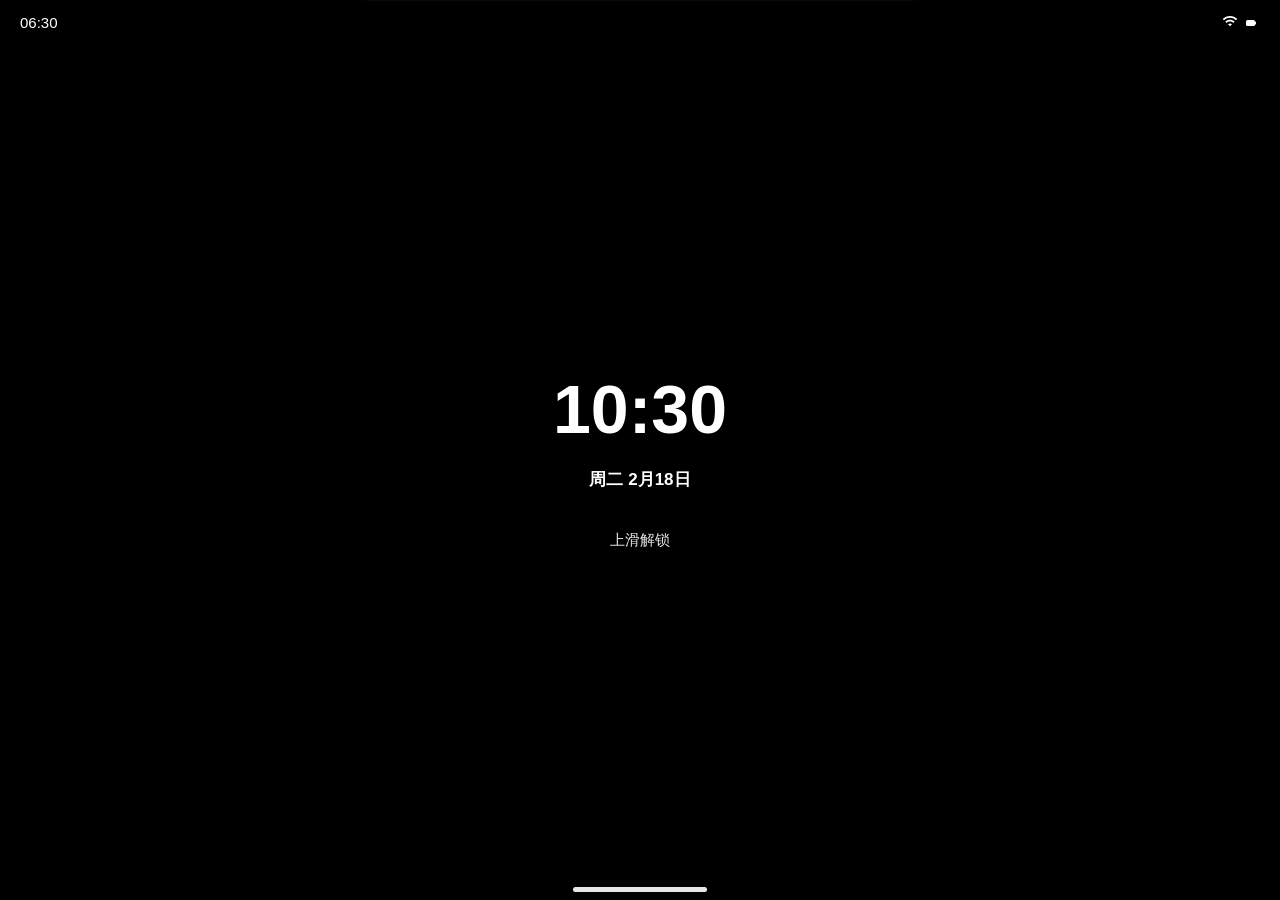
==== commit b0d71b20: "refactor: split single-page assets into CSS and JS files" ====
--- a/index.html
+++ b/index.html
@@ -5,1991 +5,7 @@
 <meta name="viewport" content="width=device-width, initial-scale=1.0, user-scalable=no, viewport-fit=cover">
 <title>Source UI 1.0.26</title>
 <link rel="icon" href="https://raw.githubusercontent.com/ThinkReally114/Source-UI/main/server.png" type="image/png">
-<style>
-:root {
-  --safe-top: env(safe-area-inset-top);
-  --safe-bottom: env(safe-area-inset-bottom);
-  --safe-left: env(safe-area-inset-left);
-  --safe-right: env(safe-area-inset-right);
-  
-  --ios-spring: cubic-bezier(0.25, 1, 0.25, 1);
-  --ios-ease: cubic-bezier(0.32, 0.72, 0, 1);
-  --ios-bounce: cubic-bezier(0.34, 1.56, 0.64, 1);
-  --ios-smooth: cubic-bezier(0.4, 0, 0.2, 1);
-  
-  --primary-blue: #007AFF;
-  --bg-gray: #f2f2f7;
-  --line-gray: #e5e5ea;
-  --text-gray: #86868b;
-  --text-primary: #000;
-  --text-secondary: #333;
-  --white: #fff;
-  --black: #000;
-  
-  /* 深色模式变量 */
-  --dark-bg-gray: #1c1c1e;
-  --dark-line-gray: #38383a;
-  --dark-text-gray: #8e8e93;
-  --dark-text-primary: #fff;
-  --dark-text-secondary: #e5e5ea;
-  --dark-white: #1c1c1e;
-  --dark-black: #fff;
-}
-
-* {
-  margin: 0;
-  padding: 0;
-  box-sizing: border-box;
-  user-select: none;
-  font-family: -apple-system, BlinkMacSystemFont, 'SF Pro Display', sans-serif;
-  -webkit-tap-highlight-color: transparent;
-}
-
-/* GPU硬件加速样式 - 仅在需要时启用 */
-/* 使用 CSS 类触发而非全局应用，避免不必要的 GPU 层 */
-.gpu-accelerated .app,
-.gpu-accelerated .page,
-.gpu-accelerated .subpage {
-  will-change: transform;
-}
-
-.gpu-accelerated .fluid-cloud,
-.gpu-accelerated .control-center,
-.gpu-accelerated .fullscreen-lyrics {
-  will-change: transform;
-}
-
-.gpu-accelerated .app.show,
-.gpu-accelerated .page.show,
-.gpu-accelerated .subpage.show {
-  will-change: auto;
-}
-
-/* 使用 contain 提升布局隔离性，减少重排范围 */
-.page, .subpage {
-  contain: layout style;
-}
-
-.app {
-  contain: layout style paint;
-}
-
-.icon-grid {
-  contain: layout style;
-}
-
-.group {
-  contain: layout style;
-}
-
-/* content-visibility 让屏幕外内容跳过渲染 */
-.page:not(.show),
-.subpage:not(.show) {
-  content-visibility: hidden;
-  contain-intrinsic-size: 100% 100%;
-}
-
-/* 高级材质 - 模糊特效 */
-.advanced-materials .blur,
-.advanced-materials .app:before,
-.advanced-materials .fluid-cloud-collapsed,
-.advanced-materials .fluid-cloud-expanded {
-  backdrop-filter: blur(30px) saturate(1.8);
-  -webkit-backdrop-filter: blur(30px) saturate(1.8);
-}
-
-/* 高级材质启用时恢复图标和Dock模糊 */
-body.advanced-materials .icon {
-  backdrop-filter: blur(20px) saturate(1.8);
-  -webkit-backdrop-filter: blur(20px) saturate(1.8);
-}
-body.advanced-materials #dock {
-  backdrop-filter: blur(25px) saturate(1.8);
-  -webkit-backdrop-filter: blur(25px) saturate(1.8);
-}
-
-/* 关闭高级材质时移除模糊 */
-body:not(.advanced-materials) .blur,
-body:not(.advanced-materials) .app:before,
-body:not(.advanced-materials) .control-center-bg,
-body:not(.advanced-materials) .fluid-cloud-collapsed,
-body:not(.advanced-materials) .fluid-cloud-expanded {
-  backdrop-filter: none !important;
-  -webkit-backdrop-filter: none !important;
-}
-
-html, body {
-  width: 100%;
-  height: 100%;
-  overflow: hidden;
-  background: var(--black);
-  touch-action: none;
-  transition: background 0.5s var(--ios-smooth);
-}
-
-.phone {
-  position: relative;
-  width: 100vw;
-  height: 100vh;
-  background: var(--black);
-  border-radius: 28px;
-  overflow: hidden;
-  /* 移除背景颜色过渡，确保r角颜色不变 */
-}
-
-/* 深色模式 */
-body.dark-mode {
-  background: var(--black);
-}
-
-/* 保持r角颜色不变 */
-body.dark-mode .phone {
-  background: var(--black);
-  /* 确保r角颜色不随深色模式变化 */
-}
-
-/* 深色模式样式 */
-body.dark-mode .app {
-  background: var(--dark-bg-gray);
-}
-
-body.dark-mode .app-body {
-  background: var(--dark-bg-gray);
-}
-
-body.dark-mode .page {
-  background: var(--dark-bg-gray);
-}
-
-body.dark-mode .subpage {
-  background: var(--dark-bg-gray);
-}
-
-body.dark-mode .group {
-  background: var(--dark-white);
-  box-shadow: 0 1px 3px rgba(0,0,0,0.3);
-}
-
-body.dark-mode .item {
-  border-bottom-color: var(--dark-line-gray);
-}
-
-body.dark-mode .chat-item {
-  border-bottom-color: var(--dark-line-gray);
-}
-
-body.dark-mode .item:hover {
-  background: rgba(255,255,255,0.03);
-}
-
-body.dark-mode .item:active {
-  background: rgba(255,255,255,0.06);
-}
-
-body.dark-mode .item-text {
-  color: var(--dark-text-primary);
-}
-
-body.dark-mode .item-desc {
-  color: var(--dark-text-gray);
-}
-
-body.dark-mode .item-arrow {
-  color: var(--dark-text-gray);
-}
-
-body.dark-mode .about-name {
-  color: var(--dark-text-primary);
-}
-
-body.dark-mode .about-version {
-  color: var(--dark-text-gray);
-}
-
-/* 深色模式 - 信息聊天页面 */
-body.dark-mode #subpage-msg-chat div[style*="background: #e5e5ea"] {
-  background: var(--dark-line-gray) !important;
-  color: var(--dark-text-primary) !important;
-}
-
-/* 深色模式 - 音乐播放页面 */
-body.dark-mode .music-title {
-  color: var(--dark-text-primary) !important;
-  transition: color 0.5s var(--ios-smooth);
-}
-
-body.dark-mode .music-singer {
-  color: var(--dark-text-gray) !important;
-  transition: color 0.5s var(--ios-smooth);
-}
-
-body.dark-mode .play-btn {
-  background: var(--dark-text-primary) !important;
-  color: var(--dark-bg-gray) !important;
-  transition: background 0.5s var(--ios-smooth), color 0.5s var(--ios-smooth);
-}
-
-body.dark-mode .progress-time span {
-  color: var(--dark-text-gray) !important;
-  transition: color 0.5s var(--ios-smooth);
-}
-
-body.dark-mode .play-controls div {
-  color: var(--dark-text-primary) !important;
-  transition: color 0.5s var(--ios-smooth);
-}
-
-/* 深色模式 - 信息页面联系人文字 */
-body.dark-mode .chat-name {
-  color: var(--dark-text-primary) !important;
-  transition: color 0.5s var(--ios-smooth);
-}
-
-body.dark-mode .chat-msg {
-  color: var(--dark-text-gray) !important;
-  transition: color 0.5s var(--ios-smooth);
-}
-
-body.dark-mode .chat-time {
-  color: var(--dark-text-gray) !important;
-  transition: color 0.5s var(--ios-smooth);
-}
-
-/* 深色模式 - 拨号盘 */
-body.dark-mode #dial-display {
-  color: var(--dark-text-primary) !important;
-  transition: color 0.5s var(--ios-smooth);
-}
-
-body.dark-mode #dial-hint {
-  color: var(--dark-text-gray) !important;
-  transition: color 0.5s var(--ios-smooth);
-}
-
-body.dark-mode #call-hint {
-  color: var(--dark-text-gray) !important;
-  transition: color 0.5s var(--ios-smooth);
-}
-
-body.dark-mode .dial-btn {
-  background: var(--dark-line-gray) !important;
-  color: var(--dark-text-primary) !important;
-  transition: background 0.5s var(--ios-smooth), color 0.5s var(--ios-smooth);
-}
-
-body.dark-mode .dial-btn:active {
-  background: var(--dark-text-gray) !important;
-}
-
-body.dark-mode .dial-action-btn {
-  background: var(--dark-line-gray) !important;
-  color: var(--dark-text-primary) !important;
-  transition: background 0.5s var(--ios-smooth), color 0.5s var(--ios-smooth);
-}
-
-body.dark-mode .dial-action-btn:active {
-  background: var(--dark-text-gray) !important;
-}
-
-/* Safari浏览器样式 */
-#page-safari {
-  display: flex;
-  flex-direction: column;
-  height: 100%;
-  background: var(--bg-gray);
-}
-
-.safari-header {
-  display: flex;
-  align-items: center;
-  padding: 8px 12px;
-  background: var(--bg-gray);
-  border-bottom: 1px solid var(--line-gray);
-  gap: 8px;
-}
-
-.safari-nav-buttons {
-  display: flex;
-  gap: 4px;
-}
-
-.safari-nav-btn {
-  width: 28px;
-  height: 28px;
-  display: flex;
-  align-items: center;
-  justify-content: center;
-  border-radius: 6px;
-  cursor: pointer;
-  opacity: 0.3;
-  transition: opacity 0.2s;
-}
-
-.safari-nav-btn.active {
-  opacity: 1;
-}
-
-.safari-nav-btn svg {
-  width: 20px;
-  height: 20px;
-  fill: var(--text-primary);
-}
-
-.safari-address-bar {
-  flex: 1;
-  display: flex;
-  align-items: center;
-  background: #fff;
-  border-radius: 10px;
-  padding: 6px 10px;
-  gap: 8px;
-  box-shadow: 0 1px 3px rgba(0,0,0,0.1);
-}
-
-.safari-lock-icon {
-  width: 16px;
-  height: 16px;
-  display: flex;
-  align-items: center;
-  justify-content: center;
-}
-
-.safari-lock-icon svg {
-  width: 14px;
-  height: 14px;
-  fill: var(--text-gray);
-}
-
-.safari-address-bar input {
-  flex: 1;
-  border: none;
-  outline: none;
-  background: transparent;
-  font-size: 15px;
-  color: var(--text-primary);
-  text-align: center;
-}
-
-.safari-address-bar input::placeholder {
-  color: var(--text-gray);
-}
-
-.safari-refresh-btn {
-  width: 24px;
-  height: 24px;
-  display: flex;
-  align-items: center;
-  justify-content: center;
-  cursor: pointer;
-  border-radius: 4px;
-}
-
-.safari-refresh-btn svg {
-  width: 18px;
-  height: 18px;
-  fill: var(--text-gray);
-}
-
-.safari-menu-btn {
-  width: 32px;
-  height: 32px;
-  display: flex;
-  align-items: center;
-  justify-content: center;
-  cursor: pointer;
-  border-radius: 6px;
-}
-
-.safari-menu-btn svg {
-  width: 22px;
-  height: 22px;
-  fill: var(--text-gray);
-}
-
-.safari-content {
-  flex: 1;
-  position: relative;
-  overflow: hidden;
-  background: var(--bg-gray);
-}
-
-#safari-iframe {
-  width: 100%;
-  height: 100%;
-  border: none;
-  display: none;
-  background: #fff;
-}
-
-#safari-iframe.active {
-  display: block;
-}
-
-.safari-home {
-  position: absolute;
-  top: 0;
-  left: 0;
-  width: 100%;
-  height: 100%;
-  padding: 20px;
-  overflow-y: auto;
-}
-
-.safari-home.hidden {
-  display: none;
-}
-
-.safari-favorites-title {
-  font-size: 18px;
-  font-weight: 600;
-  color: var(--text-primary);
-  margin-bottom: 16px;
-}
-
-.safari-favorites-grid {
-  display: grid;
-  grid-template-columns: repeat(4, 1fr);
-  gap: 16px;
-}
-
-.safari-favorite-item {
-  display: flex;
-  flex-direction: column;
-  align-items: center;
-  cursor: pointer;
-  padding: 8px;
-  border-radius: 12px;
-  transition: background 0.2s;
-}
-
-.safari-favorite-item:active {
-  background: rgba(0,0,0,0.05);
-}
-
-.safari-favorite-icon {
-  width: 56px;
-  height: 56px;
-  border-radius: 14px;
-  display: flex;
-  align-items: center;
-  justify-content: center;
-  color: #fff;
-  font-size: 14px;
-  font-weight: 600;
-  margin-bottom: 6px;
-  box-shadow: 0 2px 8px rgba(0,0,0,0.15);
-}
-
-.safari-favorite-name {
-  font-size: 11px;
-  color: var(--text-secondary);
-  text-align: center;
-  max-width: 100%;
-  overflow: hidden;
-  text-overflow: ellipsis;
-  white-space: nowrap;
-}
-
-.safari-toolbar {
-  display: flex;
-  justify-content: space-around;
-  padding: 8px 0 calc(8px + var(--safe-bottom));
-  background: var(--bg-gray);
-  border-top: 1px solid var(--line-gray);
-}
-
-.safari-tool-btn {
-  display: flex;
-  flex-direction: column;
-  align-items: center;
-  gap: 2px;
-  cursor: pointer;
-  padding: 4px 16px;
-  border-radius: 8px;
-  transition: background 0.2s;
-}
-
-.safari-tool-btn:active {
-  background: rgba(0,0,0,0.05);
-}
-
-.safari-tool-btn svg {
-  width: 22px;
-  height: 22px;
-  fill: var(--primary-blue);
-}
-
-.safari-tool-btn span {
-  font-size: 10px;
-  color: var(--text-gray);
-}
-
-/* 深色模式 - 浏览器 */
-body.dark-mode #page-safari {
-  background: var(--dark-bg-gray);
-}
-
-body.dark-mode .safari-header {
-  background: var(--dark-bg-gray);
-  border-bottom-color: var(--dark-line-gray);
-}
-
-body.dark-mode .safari-nav-btn svg {
-  fill: var(--dark-text-primary);
-}
-
-body.dark-mode .safari-address-bar {
-  background: var(--dark-line-gray);
-}
-
-body.dark-mode .safari-address-bar input {
-  color: var(--dark-text-primary);
-}
-
-body.dark-mode .safari-address-bar input::placeholder {
-  color: var(--dark-text-gray);
-}
-
-body.dark-mode .safari-lock-icon svg,
-body.dark-mode .safari-refresh-btn svg,
-body.dark-mode .safari-menu-btn svg {
-  fill: var(--dark-text-gray);
-}
-
-body.dark-mode .safari-content {
-  background: var(--dark-bg-gray);
-}
-
-body.dark-mode .safari-favorites-title {
-  color: var(--dark-text-primary);
-}
-
-body.dark-mode .safari-favorite-name {
-  color: var(--dark-text-secondary);
-}
-
-body.dark-mode .safari-favorite-item:active {
-  background: rgba(255,255,255,0.05);
-}
-
-body.dark-mode .safari-toolbar {
-  background: var(--dark-bg-gray);
-  border-top-color: var(--dark-line-gray);
-}
-
-body.dark-mode .safari-tool-btn span {
-  color: var(--dark-text-gray);
-}
-
-/* 深色模式 - 控制中心计算器按钮 */
-body.dark-mode .shortcut-item {
-  background: var(--dark-line-gray) !important;
-  color: var(--dark-text-primary) !important;
-  transition: background 0.5s var(--ios-smooth), color 0.5s var(--ios-smooth);
-}
-
-body.dark-mode .shortcut-item:active {
-  background: var(--dark-text-gray) !important;
-}
-
-body.dark-mode .shortcut-icon {
-  color: var(--dark-text-primary) !important;
-  transition: color 0.5s var(--ios-smooth);
-}
-
-body.dark-mode .shortcut-text {
-  color: var(--dark-text-primary) !important;
-  transition: color 0.5s var(--ios-smooth);
-}
-
-#lock {
-  position: absolute;
-  top: 0;
-  left: 0;
-  width: 100%;
-  height: 100%;
-  /* 背景由 random.js 通过 data-random-bg 动态设置 */
-  z-index: 9999;
-  display: flex;
-  flex-direction: column;
-  align-items: center;
-  padding-top: calc(var(--safe-top) + 60px);
-  color: #fff;
-  border-radius: 28px;
-  transition: opacity 0.5s var(--ios-ease), transform 0.6s var(--ios-spring);
-  cursor: grab;
-}
-
-#lock.unlocking {
-  opacity: 0;
-  transform: translateY(-50px) scale(0.92);
-  pointer-events: none;
-}
-
-.lock-time { 
-  font-size: 68px; 
-  font-weight: 200; 
-  letter-spacing: -2px; 
-  text-shadow: 0 2px 20px rgba(0,0,0,0.5);
-}
-
-.lock-date { 
-  font-size: 17px; 
-  opacity: 0.9; 
-  margin-top: 4px; 
-  text-shadow: 0 1px 10px rgba(0,0,0,0.5);
-}
-
-.lock-swipe { 
-  margin-top: auto; 
-  margin-bottom: calc(var(--safe-bottom) + 40px); 
-  font-size: 15px; 
-  opacity: 0.8; 
-  cursor: pointer;
-  padding: 20px;
-  transition: opacity, transform 0.3s var(--ios-smooth);
-  text-shadow: 0 1px 5px rgba(0,0,0,0.5);
-}
-
-#desktop {
-  position: absolute;
-  top: 0;
-  left: 0;
-  width: 100%;
-  height: 100%;
-  /* 背景由 random.js 通过 data-random-bg 动态设置 */
-  padding: calc(var(--safe-top) + 60px) calc(var(--safe-right) + 24px) calc(var(--safe-bottom) + 120px) calc(var(--safe-left) + 24px);
-  z-index: 1;
-  opacity: 0;
-  transform: scale(1.15);
-  border-radius: 28px;
-  transition: opacity 0.6s var(--ios-ease), transform 0.7s var(--ios-spring);
-}
-
-#desktop.show {
-  opacity: 1;
-  transform: scale(1);
-}
-
-#desktop.app-open {
-  transform: scale(1.2);
-  transition: opacity 0.6s var(--ios-ease), transform 0.6s var(--ios-spring);
-  /* 壁纸缩放不提升z-index，让blur层保持在上方显示模糊效果 */
-}
-
-.icon-grid {
-  display: grid;
-  grid-template-columns: repeat(4, 1fr);
-  grid-template-rows: repeat(2, 1fr);
-  gap: 20px 16px;
-  width: 100%;
-  height: auto;
-  padding: 20px 0;
-}
-
-.icon-item {
-  display: flex;
-  flex-direction: column;
-  align-items: center;
-  justify-content: flex-start;
-  gap: 8px;
-  cursor: pointer;
-  opacity: 0;
-  transform: translateY(60px) scale(0.8);
-  transition: opacity 0.5s var(--ios-smooth), transform 0.6s var(--ios-spring);
-}
-
-#desktop.show .icon-item {
-  opacity: 1;
-  transform: translateY(0) scale(1);
-}
-
-#desktop.show .icon-item:nth-child(1) { transition-delay: 0.06s; }
-#desktop.show .icon-item:nth-child(2) { transition-delay: 0.1s; }
-#desktop.show .icon-item:nth-child(3) { transition-delay: 0.14s; }
-#desktop.show .icon-item:nth-child(4) { transition-delay: 0.18s; }
-#desktop.show .icon-item:nth-child(5) { transition-delay: 0.22s; }
-#desktop.show .icon-item:nth-child(6) { transition-delay: 0.26s; }
-#desktop.show .icon-item:nth-child(7) { transition-delay: 0.3s; }
-#desktop.show .icon-item:nth-child(8) { transition-delay: 0.34s; }
-
-.icon {
-  width: 60px;
-  height: 60px;
-  border-radius: 14px;
-  background: rgba(255,255,255,0.15);
-  /* backdrop-filter 仅高级材质时通过 .advanced-materials .icon 启用 */
-  display: flex;
-  align-items: center;
-  justify-content: center;
-  font-size: 28px;
-  color: #fff;
-  transition: transform 0.15s var(--ios-bounce), background 0.15s var(--ios-bounce);
-  box-shadow: 0 4px 20px rgba(0,0,0,0.2);
-  overflow: hidden;
-}
-
-.icon svg {
-  width: 32px;
-  height: 32px;
-  fill: currentColor;
-}
-
-.icon-item:hover .icon {
-  background: rgba(255,255,255,0.25);
-  transform: scale(1.1) translateY(-2px);
-}
-
-.icon-item:active .icon {
-  transform: scale(0.92);
-}
-
-.icon-label {
-  color: #fff;
-  font-size: 12px;
-  text-align: center;
-  text-shadow: 0 1px 3px rgba(0,0,0,0.5);
-  font-weight: 500;
-}
-
-#dock {
-  position: absolute;
-  bottom: calc(var(--safe-bottom) + 20px);
-  left: 50%;
-  transform: translateX(-50%) translateY(30px);
-  width: 90%;
-  max-width: 400px;
-  height: 80px;
-  background: rgba(255,255,255,0.15);
-  /* backdrop-filter 仅高级材质时通过 .advanced-materials #dock 启用 */
-  border-radius: 30px;
-  z-index: 101;
-  display: flex;
-  align-items: center;
-  justify-content: space-around;
-  padding: 0 20px;
-  opacity: 0;
-  transition: opacity 0.5s var(--ios-smooth), transform 0.6s var(--ios-spring);
-  box-shadow: 0 8px 32px rgba(0,0,0,0.3);
-}
-
-#desktop.show ~ #dock {
-  opacity: 1;
-  transform: translateX(-50%) translateY(0);
-  transition: opacity 0.3s var(--ios-smooth), transform 0.4s var(--ios-smooth);
-}
-
-/* 应用打开时 Dock 栏下移出屏幕 */
-#desktop.app-open ~ #dock {
-  opacity: 0;
-  transform: translateX(-50%) translateY(150px);
-  transition: opacity 0.25s var(--ios-smooth), transform 0.35s var(--ios-ease);
-}
-
-.dock-item {
-  display: flex;
-  flex-direction: column;
-  align-items: center;
-  justify-content: center;
-  cursor: pointer;
-}
-
-.dock-item .icon {
-  width: 55px;
-  height: 55px;
-  border-radius: 12px;
-}
-
-#status {
-  position: fixed;
-  top: var(--safe-top);
-  left: var(--safe-left);
-  right: var(--safe-right);
-  height: 44px;
-  display: flex;
-  justify-content: space-between;
-  align-items: center;
-  padding: 0 20px;
-  color: #fff;
-  font-size: 15px;
-  font-weight: 500;
-  z-index: 10000;
-  pointer-events: none;
-  transition: opacity 0.4s var(--ios-smooth), transform 0.4s var(--ios-ease);
-  text-shadow: 0 1px 3px rgba(0,0,0,0.5);
-}
-
-#status.hidden {
-  opacity: 0;
-  transform: translateY(-30px);
-}
-
-#blur {
-  position: absolute;
-  top: 0;
-  left: 0;
-  width: 100%;
-  height: 100%;
-  background: rgba(0,0,0,0);
-  backdrop-filter: blur(0px);
-  z-index: 90;
-  pointer-events: none;
-  transition: background 0.3s var(--ios-smooth), backdrop-filter 0.3s var(--ios-smooth);
-  border-radius: 28px;
-}
-
-#blur.active {
-  background: rgba(0,0,0,0.5);
-  backdrop-filter: blur(40px) saturate(1.8);
-}
-
-#blur.app-open {
-  transition: background 0.3s var(--ios-smooth), backdrop-filter 0.3s var(--ios-smooth);
-}
-
-/* ==================== 流体云样式 ==================== */
-.fluid-cloud {
-  position: fixed;
-  top: calc(var(--safe-top) + 8px);
-  left: 50%;
-  transform: translateX(-50%) translateY(-100px);
-  z-index: 100001;
-  opacity: 0;
-  pointer-events: none;
-  transition: opacity 0.5s var(--ios-spring), transform 0.5s var(--ios-spring);
-}
-
-/* 音乐应用打开时隐藏流体云 */
-.fluid-cloud.in-music-app,
-.fluid-cloud.in-control-center {
-  opacity: 0 !important;
-  transform: translateX(-50%) translateY(-100px) !important;
-  pointer-events: none !important;
-  visibility: hidden !important;
-}
-
-.fluid-cloud.show {
-  opacity: 1;
-  transform: translateX(-50%) translateY(0);
-  pointer-events: auto;
-}
-
-.fluid-cloud.show .fluid-cloud-collapsed,
-.fluid-cloud.show .fluid-cloud-expanded {
-  pointer-events: auto;
-}
-
-/* 收起状态 */
-.fluid-cloud-collapsed {
-  display: flex;
-  align-items: center;
-  gap: 8px;
-  padding: 6px 12px;
-  background: rgba(0, 0, 0, 0.85);
-  backdrop-filter: blur(20px) saturate(1.8);
-  border-radius: 20px;
-  box-shadow:
-    0 4px 24px rgba(0, 0, 0, 0.4),
-    inset 0 1px 0 rgba(255, 255, 255, 0.1);
-  border: 1px solid rgba(255, 255, 255, 0.15);
-  min-width: 120px;
-  max-width: 220px;
-  cursor: pointer;
-  transition: transform, opacity, background 0.4s cubic-bezier(0.25, 0.46, 0.45, 0.94);
-  animation: fluidCloudFloat 3s ease-in-out infinite;
-  opacity: 1;
-  transform: scale(1);
-}
-
-.fluid-cloud-collapsed:hover {
-  background: rgba(30, 30, 30, 0.9);
-  transform: scale(1.02);
-  box-shadow:
-    0 6px 30px rgba(0, 0, 0, 0.5),
-    inset 0 1px 0 rgba(255, 255, 255, 0.15);
-}
-
-.fluid-cloud-collapsed:active {
-  transform: scale(0.98);
-}
-
-.fluid-cloud.expanded .fluid-cloud-collapsed {
-  opacity: 0;
-  transform: scale(0.9);
-  pointer-events: none;
-  visibility: hidden;
-}
-
-@keyframes fluidCloudFloat {
-  0%, 100% {
-    transform: translateY(0);
-  }
-  50% {
-    transform: translateY(-2px);
-  }
-}
-
-/* 暂停隐藏状态下的动画，减少空闲CPU/GPU开销 */
-.fluid-cloud:not(.show) .fluid-cloud-collapsed {
-  animation-play-state: paused;
-  backdrop-filter: none !important;
-  -webkit-backdrop-filter: none !important;
-}
-
-.fluid-cloud-icon {
-  width: 28px;
-  height: 28px;
-  border-radius: 8px;
-  background: linear-gradient(135deg, #FF2D55 0%, #FF6B35 100%);
-  display: flex;
-  align-items: center;
-  justify-content: center;
-  font-size: 14px;
-  flex-shrink: 0;
-  animation: fluidCloudPulse 2s ease-in-out infinite;
-  overflow: hidden;
-}
-
-.fluid-cloud-icon svg {
-  width: 18px;
-  height: 18px;
-  fill: currentColor;
-}
-
-@keyframes fluidCloudPulse {
-  0%, 100% {
-    box-shadow: 0 0 0 0 rgba(255, 45, 85, 0.4);
-  }
-  50% {
-    box-shadow: 0 0 0 8px rgba(255, 45, 85, 0);
-  }
-}
-
-.fluid-cloud-info {
-  flex: 1;
-  min-width: 0;
-  display: flex;
-  flex-direction: column;
-  gap: 2px;
-}
-
-.fluid-cloud-title {
-  font-size: 12px;
-  font-weight: 600;
-  color: #fff;
-  white-space: nowrap;
-  overflow: hidden;
-  text-overflow: ellipsis;
-}
-
-.fluid-cloud-subtitle {
-  font-size: 10px;
-  color: rgba(255, 255, 255, 0.7);
-  white-space: nowrap;
-  overflow: hidden;
-  text-overflow: ellipsis;
-}
-
-/* 展开状态 */
-.fluid-cloud-expanded {
-  position: absolute;
-  top: 0;
-  left: 50%;
-  transform: translateX(-50%) scale(0.9);
-  width: 240px;
-  padding: 16px;
-  background: rgba(0, 0, 0, 0.9);
-  backdrop-filter: blur(30px) saturate(1.8);
-  border-radius: 20px;
-  box-shadow:
-    0 8px 40px rgba(0, 0, 0, 0.5),
-    inset 0 1px 0 rgba(255, 255, 255, 0.1);
-  border: 1px solid rgba(255, 255, 255, 0.15);
-  cursor: pointer;
-  transition: transform, opacity, background 0.4s cubic-bezier(0.34, 1.56, 0.64, 1);
-  transform-origin: top center;
-  opacity: 0;
-  pointer-events: none;
-  visibility: hidden;
-}
-
-.fluid-cloud.expanded .fluid-cloud-expanded {
-  opacity: 1;
-  transform: translateX(-50%) scale(1);
-  pointer-events: auto;
-  visibility: visible;
-}
-
-@keyframes fluidCloudExpand {
-  0% {
-    opacity: 0;
-    transform: scale(0.8) translateY(-20px);
-  }
-  100% {
-    opacity: 1;
-    transform: scale(1) translateY(0);
-  }
-}
-
-.fluid-cloud-expanded-content {
-  display: flex;
-  flex-direction: column;
-  align-items: center;
-  gap: 12px;
-}
-
-.fluid-cloud-expanded-cover {
-  width: 64px;
-  height: 64px;
-  border-radius: 10px;
-  background: linear-gradient(135deg, #FF2D55 0%, #FF6B35 100%);
-  display: flex;
-  align-items: center;
-  justify-content: center;
-  font-size: 28px;
-  box-shadow: 0 4px 20px rgba(255, 45, 85, 0.3);
-}
-
-.fluid-cloud-expanded-info {
-  text-align: center;
-  width: 100%;
-}
-
-.fluid-cloud-expanded-title {
-  font-size: 14px;
-  font-weight: 600;
-  color: #fff;
-  white-space: nowrap;
-  overflow: hidden;
-  text-overflow: ellipsis;
-  margin-bottom: 2px;
-}
-
-.fluid-cloud-expanded-album {
-  font-size: 12px;
-  color: rgba(255, 255, 255, 0.6);
-  white-space: nowrap;
-  overflow: hidden;
-  text-overflow: ellipsis;
-}
-
-.fluid-cloud-expanded-controls {
-  display: flex;
-  align-items: center;
-  gap: 16px;
-  margin-top: 4px;
-}
-
-.fluid-cloud-btn {
-  width: 32px;
-  height: 32px;
-  border-radius: 50%;
-  background: rgba(255, 255, 255, 0.15);
-  display: flex;
-  align-items: center;
-  justify-content: center;
-  font-size: 12px;
-  color: #fff;
-  cursor: pointer;
-  transition: transform 0.2s var(--ios-smooth);
-  border: none;
-  outline: none;
-}
-
-.fluid-cloud-btn:hover {
-  background: rgba(255, 255, 255, 0.25);
-  transform: scale(1.1);
-}
-
-.fluid-cloud-btn:active {
-  transform: scale(0.95);
-}
-
-.fluid-cloud-btn.play-pause {
-  width: 40px;
-  height: 40px;
-  background: rgba(255, 255, 255, 0.95);
-  color: #333;
-  font-size: 18px;
-}
-
-.fluid-cloud-btn.play-pause:hover {
-  background: #fff;
-  transform: scale(1.05);
-}
-
-/* 流体云波形动画 */
-.fluid-cloud-wave {
-  display: flex;
-  align-items: center;
-  gap: 2px;
-  height: 16px;
-  margin-left: 6px;
-}
-
-.fluid-cloud-wave span {
-  width: 2px;
-  background: linear-gradient(to top, rgba(255,255,255,0.8), rgba(255,255,255,0.4));
-  border-radius: 1px;
-  animation: fluidCloudWave 1s ease-in-out infinite;
-}
-
-.fluid-cloud-wave span:nth-child(1) { height: 6px; animation-delay: 0s; }
-.fluid-cloud-wave span:nth-child(2) { height: 12px; animation-delay: 0.1s; }
-.fluid-cloud-wave span:nth-child(3) { height: 8px; animation-delay: 0.2s; }
-.fluid-cloud-wave span:nth-child(4) { height: 14px; animation-delay: 0.3s; }
-.fluid-cloud-wave span:nth-child(5) { height: 10px; animation-delay: 0.4s; }
-
-@keyframes fluidCloudWave {
-  0%, 100% {
-    transform: scaleY(0.6);
-    opacity: 0.5;
-  }
-  50% {
-    transform: scaleY(1);
-    opacity: 1;
-  }
-}
-
-.fluid-cloud.paused .fluid-cloud-wave span {
-  animation-play-state: paused;
-  opacity: 0.3;
-}
-
-.fluid-cloud.paused .fluid-cloud-icon,
-.fluid-cloud.paused .fluid-cloud-expanded-cover {
-  animation: none;
-}
-
-/* 流体云展开提示 */
-.fluid-cloud-expanded::after {
-  content: '点击进入应用';
-  position: absolute;
-  bottom: -24px;
-  left: 50%;
-  transform: translateX(-50%);
-  font-size: 11px;
-  color: rgba(255, 255, 255, 0.5);
-  white-space: nowrap;
-  opacity: 0;
-  transition: opacity 0.3s;
-}
-
-.fluid-cloud-expanded:hover::after {
-  opacity: 1;
-}
-
-.app {
-  position: absolute;
-  top: 0;
-  left: 0;
-  width: 100%;
-  height: 100%;
-  background: var(--bg-gray);
-  z-index: 200;
-  overflow: hidden;
-  border-radius: 28px;
-  transform: scale(0);
-  opacity: 0;
-  pointer-events: none;
-  transition: transform 0.5s var(--ios-spring), opacity 0.3s var(--ios-smooth);
-}
-
-.app.show {
-  transform: scale(1);
-  opacity: 1;
-  pointer-events: auto;
-  transition: transform 0.5s var(--ios-spring), opacity 0.3s var(--ios-smooth);
-}
-
-.app-body {
-  position: absolute;
-  top: calc(var(--safe-top) + 50px);
-  left: 0;
-  width: 100%;
-  height: calc(100% - var(--safe-top) - 50px - var(--safe-bottom));
-  background: var(--bg-gray);
-  overflow: hidden;
-  transition: background 0.5s var(--ios-smooth);
-}
-
-.page {
-  position: absolute;
-  top: 0;
-  left: 0;
-  width: 100%;
-  height: 100%;
-  padding: 16px;
-  overflow-y: auto;
-  opacity: 0;
-  visibility: hidden;
-  transform: translateX(20px);
-  transition: opacity 0.4s var(--ios-ease), transform 0.4s var(--ios-ease), background 0.5s var(--ios-smooth);
-  background: var(--bg-gray);
-}
-
-.page.show {
-  opacity: 1;
-  visibility: visible;
-  transform: translateX(0);
-}
-
-.page.slide-left {
-  transform: translateX(-40%);
-  opacity: 0.4;
-  visibility: visible;
-}
-
-.subpage {
-  position: absolute;
-  top: 0;
-  left: 0;
-  width: 100%;
-  height: 100%;
-  padding: 16px;
-  background: var(--bg-gray);
-  overflow-y: auto;
-  transform: translateX(100%);
-  opacity: 0;
-  visibility: hidden;
-  transition: transform, opacity 0.4s var(--ios-ease), background 0.5s var(--ios-smooth);
-  z-index: 50;
-}
-
-.subpage.show {
-  transform: translateX(0);
-  opacity: 1;
-  visibility: visible;
-}
-
-.group {
-  background: var(--white);
-  border-radius: 12px;
-  margin-bottom: 24px;
-  overflow: hidden;
-  box-shadow: 0 1px 3px rgba(0,0,0,0.1);
-  transition: background 0.5s var(--ios-smooth), box-shadow 0.5s var(--ios-smooth);
-}
-
-.item {
-  display: flex;
-  align-items: center;
-  padding: 14px 16px;
-  border-bottom: 0.5px solid var(--line-gray);
-  cursor: pointer;
-  transition: background 0.5s var(--ios-smooth), border-color 0.5s var(--ios-smooth);
-}
-
-.item:last-child { border-bottom: none; }
-.item:hover { background: rgba(0,0,0,0.03); }
-.item:active { background: rgba(0,0,0,0.06); }
-
-.item-icon {
-  width: 32px;
-  height: 32px;
-  border-radius: 8px;
-  display: flex;
-  align-items: center;
-  justify-content: center;
-  color: #fff;
-  font-size: 18px;
-  margin-right: 12px;
-  flex-shrink: 0;
-  overflow: hidden;
-}
-
-.item-icon svg {
-  width: 20px;
-  height: 20px;
-  fill: currentColor;
-}
-
-.item-text { flex: 1; font-size: 16px; color: var(--text-primary); transition: color 0.5s var(--ios-smooth); }
-.item-desc { font-size: 14px; color: var(--text-gray); text-align: right; margin-right: 8px; transition: color 0.5s var(--ios-smooth); }
-.item-arrow { color: #c7c7cc; font-size: 14px; flex-shrink: 0; transition: color 0.5s var(--ios-smooth); }
-
-.item-switch {
-  width: 50px;
-  height: 30px;
-  background: #e5e5ea;
-  border-radius: 15px;
-  position: relative;
-  transition: background 0.3s var(--ios-bounce);
-  cursor: pointer;
-}
-
-.item-switch.active { background: var(--primary-blue); }
-.item-switch::after {
-  content: '';
-  position: absolute;
-  width: 26px;
-  height: 26px;
-  background: #fff;
-  border-radius: 50%;
-  top: 2px;
-  left: 2px;
-  box-shadow: 0 2px 5px rgba(0,0,0,0.2);
-  transition: left 0.3s var(--ios-bounce);
-}
-.item-switch.active::after { left: 22px; }
-
-.back-btn {
-  display: flex;
-  align-items: center;
-  gap: 4px;
-  color: var(--primary-blue);
-  font-size: 16px;
-  margin-bottom: 20px;
-  cursor: pointer;
-  width: fit-content;
-  padding: 8px 12px;
-  border-radius: 8px;
-  transition: color 0.5s var(--ios-smooth);
-}
-
-.about-header {
-  display: flex;
-  flex-direction: column;
-  align-items: center;
-  margin: 20px 0 30px;
-}
-.about-icon {
-  width: 80px;
-  height: 80px;
-  border-radius: 20px;
-  background: linear-gradient(135deg, var(--primary-blue), #5856D6);
-  display: flex;
-  align-items: center;
-  justify-content: center;
-  font-size: 40px;
-  color: #fff;
-  margin-bottom: 16px;
-  overflow: hidden;
-  box-shadow: 0 8px 30px rgba(0,122,255,0.3);
-}
-
-.about-icon svg {
-  width: 48px;
-  height: 48px;
-  fill: currentColor;
-}
-.about-name { font-size: 22px; font-weight: 600; margin-bottom: 4px; color: var(--text-primary); transition: color 0.5s var(--ios-smooth); }
-.about-version { font-size: 15px; color: var(--text-gray); transition: color 0.5s var(--ios-smooth); }
-
-.dialpad {
-  display: grid;
-  grid-template-columns: repeat(3, 1fr);
-  gap: 16px;
-  padding: 20px 40px;
-  max-width: 400px;
-  margin: 0 auto;
-}
-.dial-btn {
-  width: 70px;
-  height: 70px;
-  border-radius: 50%;
-  background: #e5e5ea;
-  display: flex;
-  flex-direction: column;
-  align-items: center;
-  justify-content: center;
-  font-size: 30px;
-  font-weight: 400;
-  cursor: pointer;
-  margin: 0 auto;
-  transition: transform, background 0.2s var(--ios-bounce);
-  -webkit-touch-callout: none;
-}
-.dial-btn:active { 
-  transform: scale(0.95); 
-  background: #d1d1d6;
-}
-.dial-btn small { font-size: 10px; margin-top: -4px; opacity: 0.6; }
-
-.call-btn {
-  width: 70px;
-  height: 70px;
-  border-radius: 50%;
-  background: #34C759;
-  display: flex;
-  align-items: center;
-  justify-content: center;
-  font-size: 30px;
-  color: #fff;
-  margin: 20px auto 0;
-  cursor: pointer;
-  transition: transform, background 0.3s var(--ios-bounce);
-}
-.call-btn:active { transform: scale(0.95); }
-
-.chat-list { display: flex; flex-direction: column; gap: 0; }
-.chat-item {
-  display: flex;
-  align-items: center;
-  padding: 12px 16px;
-  border-bottom: 0.5px solid var(--line-gray);
-  cursor: pointer;
-}
-.chat-avatar {
-  width: 50px;
-  height: 50px;
-  border-radius: 50%;
-  background: var(--primary-blue);
-  display: flex;
-  align-items: center;
-  justify-content: center;
-  color: #fff;
-  font-size: 20px;
-  margin-right: 12px;
-}
-.chat-info { flex: 1; }
-.chat-name { font-size: 16px; font-weight: 500; margin-bottom: 4px; }
-.chat-msg { font-size: 14px; color: var(--text-gray); }
-.chat-time { font-size: 13px; color: var(--text-gray); }
-
-.music-player {
-  display: flex;
-  flex-direction: column;
-  align-items: center;
-  padding: 30px 20px;
-}
-.music-cover {
-  width: 280px;
-  height: 280px;
-  border-radius: 12px;
-  background: linear-gradient(135deg, #FF2D55, #FF3B30);
-  margin-bottom: 30px;
-  box-shadow: 0 10px 40px rgba(255,45,85,0.3);
-}
-.music-info { text-align: center; margin-bottom: 30px; }
-.music-title { font-size: 22px; font-weight: 600; margin-bottom: 4px; }
-.music-singer { font-size: 16px; color: var(--text-gray); }
-
-.progress-bar {
-  width: 100%;
-  height: 6px;
-  background: var(--line-gray);
-  border-radius: 3px;
-  margin-bottom: 8px;
-  position: relative;
-  overflow: hidden;
-}
-.progress-fill { width: 40%; height: 100%; background: var(--primary-blue); border-radius: 3px; }
-.progress-time {
-  display: flex;
-  justify-content: space-between;
-  width: 100%;
-  font-size: 12px;
-  color: var(--text-gray);
-  margin-bottom: 30px;
-}
-.play-controls {
-  display: flex;
-  align-items: center;
-  justify-content: space-between;
-  width: 100%;
-  max-width: 300px;
-}
-.play-btn {
-  width: 60px;
-  height: 60px;
-  border-radius: 50%;
-  background: #000;
-  display: flex;
-  align-items: center;
-  justify-content: center;
-  font-size: 24px;
-  color: #fff;
-  cursor: pointer;
-  transition: transform 0.15s var(--ios-bounce), opacity 0.15s var(--ios-bounce);
-}
-.play-btn:active { transform: scale(0.95); }
-
-#page-camera { padding: 0; background: #000; }
-.camera-top-bar {
-  position: absolute;
-  top: 0;
-  left: 0;
-  width: 100%;
-  padding: calc(var(--safe-top) + 10px) calc(var(--safe-right) + 20px) 0 calc(var(--safe-left) + 20px);
-  display: flex;
-  justify-content: space-between;
-  align-items: center;
-  z-index: 100;
-}
-.camera-top-btn {
-  width: 40px;
-  height: 40px;
-  border-radius: 50%;
-  background: rgba(255,255,255,0.1);
-  backdrop-filter: blur(10px);
-  display: flex;
-  align-items: center;
-  justify-content: center;
-  color: #fff;
-  font-size: 18px;
-  cursor: pointer;
-  transition: transform 0.1s var(--ios-bounce), opacity 0.1s var(--ios-bounce);
-}
-.camera-top-btn.active { color: #FFD60A; }
-
-.camera-viewfinder {
-  width: 100%;
-  height: 100%;
-  /* 背景由 random.js 动态设置 */
-  position: relative;
-  display: flex;
-  align-items: center;
-  justify-content: center;
-}
-.focus-box {
-  width: 80px;
-  height: 80px;
-  border: 2px solid #FFD60A;
-  border-radius: 8px;
-  position: absolute;
-  opacity: 0;
-  transform: scale(1.5);
-  transition: transform 0.2s var(--ios-bounce), opacity 0.2s var(--ios-bounce);
-  pointer-events: none;
-}
-.focus-box.show { opacity: 1; transform: scale(1); }
-
-.grid-lines {
-  position: absolute;
-  top: 0;
-  left: 0;
-  width: 100%;
-  height: 100%;
-  pointer-events: none;
-  background-image: 
-    linear-gradient(rgba(255,255,255,0.15) 1px, transparent 1px),
-    linear-gradient(90deg, rgba(255,255,255,0.15) 1px, transparent 1px);
-  background-size: 33.33% 33.33%;
-  opacity: 0;
-  transition: opacity 0.3s var(--ios-smooth);
-}
-.grid-lines.show { opacity: 1; }
-
-.camera-bottom-bar {
-  position: absolute;
-  bottom: 0;
-  left: 0;
-  width: 100%;
-  padding: 0 calc(var(--safe-right) + 20px) calc(var(--safe-bottom) + 20px) calc(var(--safe-left) + 20px);
-  z-index: 100;
-}
-.camera-mode-slider {
-  display: flex;
-  align-items: center;
-  justify-content: center;
-  gap: 24px;
-  margin-bottom: 30px;
-}
-.camera-mode {
-  color: rgba(255,255,255,0.5);
-  font-size: 16px;
-  font-weight: 500;
-  cursor: pointer;
-  transition: transform 0.15s var(--ios-bounce), opacity 0.15s var(--ios-bounce);
-}
-.camera-mode.active { color: #fff; font-size: 17px; font-weight: 600; transform: scale(1.1); }
-.camera-capture-area {
-  display: flex;
-  align-items: center;
-  justify-content: space-between;
-}
-.camera-album-btn {
-  width: 50px;
-  height: 50px;
-  border-radius: 12px;
-  /* 背景由 random.js 动态设置 */
-  background-size: cover;
-  background-position: center;
-  border: 2px solid rgba(255,255,255,0.3);
-  cursor: pointer;
-  transition: background, border-color 0.2s var(--ios-bounce);
-}
-.camera-capture-btn {
-  width: 70px;
-  height: 70px;
-  border-radius: 50%;
-  background: #fff;
-  padding: 4px;
-  cursor: pointer;
-  transition: transform 0.15s var(--ios-bounce), opacity 0.15s var(--ios-bounce);
-}
-.camera-capture-btn-inner { width: 100%; height: 100%; border-radius: 50%; border: 3px solid #000; }
-.camera-switch-btn {
-  width: 50px;
-  height: 50px;
-  border-radius: 50%;
-  background: rgba(255,255,255,0.1);
-  backdrop-filter: blur(10px);
-  display: flex;
-  align-items: center;
-  justify-content: center;
-  color: #fff;
-  font-size: 20px;
-  cursor: pointer;
-  transition: transform 0.15s var(--ios-bounce), opacity 0.15s var(--ios-bounce);
-}
-
-#page-photo { padding: 0; }
-#page-photo > div {
-  display: grid;
-  grid-template-columns: repeat(3, 1fr);
-  gap: 2px;
-}
-#page-photo > div > div { aspect-ratio: 1/1; background: linear-gradient(135deg, #FF9500, #FF3B30); }
-#page-photo > div > div:nth-child(2) { background: linear-gradient(135deg, var(--primary-blue), #5856D6); }
-#page-photo > div > div:nth-child(3) { background: linear-gradient(135deg, #34C759, #007AFF); }
-
-.home-indicator {
-  position: absolute;
-  bottom: calc(var(--safe-bottom) + 8px);
-  left: 50%;
-  transform: translateX(-50%);
-  width: 134px;
-  height: 5px;
-  background: rgba(255, 255, 255, 0.9);
-  border-radius: 3px;
-  z-index: 10001;
-  transition: transform 0.2s var(--ios-bounce), opacity 0.2s var(--ios-bounce);
-  cursor: pointer;
-}
-.app.show ~ .home-indicator { background: rgba(0, 0, 0, 0.9); }
-
-.close-btn {
-  position: absolute;
-  right: calc(var(--safe-right) + 16px);
-  top: 50%;
-  transform: translateY(-50%);
-  width: 28px;
-  height: 28px;
-  background: rgba(0,0,0,0.1);
-  border-radius: 50%;
-  display: flex;
-  align-items: center;
-  justify-content: center;
-  cursor: pointer;
-  font-size: 16px;
-  color: #333;
-  transition: transform 0.1s var(--ios-bounce), opacity 0.1s var(--ios-bounce);
-  z-index: 101;
-}
-.close-btn:active { transform: translateY(-50%) scale(0.9); }
-
-/* 【修复】模糊背景 - 随动画渐变 */
-.control-center-bg {
-  position: absolute;
-  top: 0;
-  left: 0;
-  width: 100%;
-  height: 100%;
-  background: rgba(0,0,0,0);
-  opacity: 0;
-  backdrop-filter: blur(0px);
-  -webkit-backdrop-filter: blur(0px);
-  /* 【修复】调整过渡时间为0.3秒 */
-  transition: 
-    opacity 0.3s cubic-bezier(0.4, 0, 0.2, 1),
-    backdrop-filter 0.3s cubic-bezier(0.4, 0, 0.2, 1),
-    background 0.3s cubic-bezier(0.4, 0, 0.2, 1);
-}
-
-/* 【修复】控制面板 - 同步渐变 */
-.control-panel {
-  position: absolute;
-  top: 0;
-  left: 50%;
-  transform: translateX(-50%) translateY(-100%);
-  width: 100%;
-  max-width: 414px;
-  height: auto;
-  max-height: 70vh; /* 【修复】限制高度，避免太长 */
-  padding: calc(var(--safe-top) + 20px) calc(var(--safe-right) + 20px) 30px calc(var(--safe-left) + 20px);
-  background: rgba(30,30,30,0.6);
-  backdrop-filter: blur(20px) saturate(1.5);
-  border-radius: 0 0 40px 40px;
-  /* 【修复】同步过渡时间 */
-  transition: 
-    transform 0.5s cubic-bezier(0.25, 1, 0.25, 1),
-    backdrop-filter 0.6s cubic-bezier(0.4, 0, 0.2, 1),
-    background 0.6s cubic-bezier(0.4, 0, 0.2, 1);
-  overflow-y: auto;
-}
-
-.control-center.show .control-panel {
-  transform: translateX(-50%) translateY(0);
-  background: rgba(30,30,30,0.85);
-  backdrop-filter: blur(60px) saturate(2);
-}
-
-.control-center {
-  position: absolute;
-  top: 0;
-  left: 0;
-  width: 100%;
-  height: 100%;
-  z-index: 10003;
-  pointer-events: none;
-  display: flex;
-  justify-content: center;
-}
-
-.control-center.show {
-  pointer-events: auto;
-}
-
-@media (orientation: landscape) {
-  .control-panel {
-    width: 60%;
-    max-width: 600px;
-    min-width: 500px;
-    padding: calc(var(--safe-top) + 15px) calc(var(--safe-right) + 20px) 30px calc(var(--safe-left) + 20px);
-    border-radius: 0 0 30px 30px;
-    max-height: 85vh;
-  }
-  
-  .control-grid {
-    grid-template-columns: repeat(4, 1fr);
-    gap: 12px;
-    margin-bottom: 15px;
-  }
-  
-  .control-sliders { gap: 12px; margin-bottom: 15px; }
-  .control-shortcuts { gap: 12px; }
-  .shortcut-item { padding: 12px; }
-}
-
-.control-grid {
-  display: grid;
-  grid-template-columns: repeat(4, 1fr);
-  gap: 15px;
-  margin-bottom: 20px;
-}
-
-.control-item {
-  aspect-ratio: 1;
-  border-radius: 18px;
-  display: flex;
-  flex-direction: column;
-  align-items: center;
-  justify-content: center;
-  gap: 6px;
-  cursor: pointer;
-  transition: transform 0.15s var(--ios-bounce), opacity 0.15s var(--ios-bounce);
-}
-
-.control-item:active { transform: scale(0.9); }
-
-.control-icon {
-  width: 50px;
-  height: 50px;
-  border-radius: 50%;
-  display: flex;
-  align-items: center;
-  justify-content: center;
-  font-size: 24px;
-  transition: transform 0.15s var(--ios-bounce), opacity 0.15s var(--ios-bounce);
-  box-shadow: 0 4px 15px rgba(0,0,0,0.2);
-  overflow: hidden;
-}
-
-.control-icon svg {
-  width: 28px;
-  height: 28px;
-  fill: currentColor;
-}
-
-.control-label {
-  font-size: 10px;
-  color: rgba(255,255,255,0.8);
-  font-weight: 500;
-}
-
-.control-item.active .control-icon {
-  background: #fff !important;
-  color: #333;
-  transform: scale(1.05);
-}
-
-.control-item.inactive .control-icon {
-  background: rgba(255,255,255,0.2);
-  color: #fff;
-}
-
-.control-wifi.active .control-icon { color: #007AFF; }
-.control-bluetooth.active .control-icon { color: #007AFF; }
-.control-airplane.active .control-icon { color: #FF9500; }
-.control-data.active .control-icon { color: #34C759; }
-.control-rotation.active .control-icon { color: #FF3B30; }
-.control-dnd.active .control-icon { color: #AF52DE; }
-.control-flashlight.active .control-icon { color: #FF9500; }
-.control-calculator.active .control-icon { color: #333; }
-
-.control-sliders {
-  display: flex;
-  flex-direction: column;
-  gap: 15px;
-  margin-bottom: 20px;
-}
-
-.slider-container {
-  display: flex;
-  align-items: center;
-  gap: 12px;
-  background: rgba(255,255,255,0.1);
-  border-radius: 20px;
-  padding: 12px 15px;
-}
-
-.slider-icon {
-  width: 28px;
-  height: 28px;
-  border-radius: 50%;
-  background: #fff;
-  display: flex;
-  align-items: center;
-  justify-content: center;
-  font-size: 14px;
-  flex-shrink: 0;
-  overflow: hidden;
-}
-
-.slider-icon svg {
-  width: 16px;
-  height: 16px;
-  fill: currentColor;
-}
-
-.slider-track {
-  flex: 1;
-  height: 4px;
-  background: rgba(255,255,255,0.2);
-  border-radius: 2px;
-  position: relative;
-  cursor: pointer;
-}
-
-.slider-fill {
-  height: 100%;
-  background: var(--primary-blue);
-  border-radius: 2px;
-  width: 50%;
-  position: relative;
-}
-
-.slider-thumb {
-  position: absolute;
-  right: -10px;
-  top: 50%;
-  transform: translateY(-50%);
-  width: 20px;
-  height: 20px;
-  background: var(--primary-blue);
-  border-radius: 50%;
-  box-shadow: 0 2px 10px rgba(0,0,0,0.3);
-  cursor: grab;
-}
-
-.control-shortcuts {
-  display: grid;
-  grid-template-columns: repeat(2, 1fr);
-  gap: 15px;
-}
-
-.shortcut-item {
-  background: rgba(255,255,255,0.1);
-  border-radius: 18px;
-  padding: 15px;
-  display: flex;
-  align-items: center;
-  gap: 12px;
-  cursor: pointer;
-  transition: transform 0.15s var(--ios-bounce), opacity 0.15s var(--ios-bounce);
-}
-
-.shortcut-item:active { transform: scale(0.98); }
-
-.shortcut-icon {
-  width: 36px;
-  height: 36px;
-  border-radius: 10px;
-  background: rgba(255,255,255,0.2);
-  display: flex;
-  align-items: center;
-  justify-content: center;
-  font-size: 18px;
-  overflow: hidden;
-  color: #fff;
-}
-
-.shortcut-icon svg {
-  width: 20px;
-  height: 20px;
-  fill: #fff;
-}
-
-.shortcut-text {
-  color: #fff;
-  font-size: 14px;
-  font-weight: 500;
-}
-
-.control-handle {
-  width: 36px;
-  height: 5px;
-  background: rgba(255,255,255,0.3);
-  border-radius: 3px;
-  margin: 0 auto 20px;
-  cursor: grab;
-  flex-shrink: 0;
-}
-
-.status-trigger {
-  position: absolute;
-  top: 0;
-  left: var(--safe-left);
-  right: var(--safe-right);
-  height: calc(var(--safe-top) + 60px);
-  z-index: 10002;
-  cursor: pointer;
-}
-
-.control-center.show ~ .status-trigger {
-  pointer-events: none;
-  z-index: -1;
-}
-
-@media (orientation: landscape) {
-  .icon-grid {
-    grid-template-columns: repeat(8, 1fr);
-    grid-template-rows: repeat(1, 1fr);
-  }
-  
-  #desktop { padding-top: calc(var(--safe-top) + 40px); }
-  .lock-time { font-size: 48px; }
-}
-
-/* 开机动画 */
-@keyframes bootPulse {
-  0%, 100% { transform: scale(1); opacity: 1; }
-  50% { transform: scale(1.05); opacity: 0.8; }
-}
-
-@keyframes bootFadeOut {
-  0% { opacity: 1; visibility: visible; }
-  100% { opacity: 0; visibility: hidden; }
-}
-
-#boot-screen.hidden {
-  opacity: 0;
-  visibility: hidden;
-  pointer-events: none;
-}
-</style>
+<link rel="stylesheet" href="css/styles.css">
 <base target="_blank">
 </head>
 
@@ -2003,7 +19,7 @@
   </div>
 
   <!-- 上滑解锁屏幕 -->
-  <div id="lock" style="position: absolute; top: 0; left: 0; width: 100%; height: 100%; background-size: cover; background-position: center;" data-random-bg="v z-index: 9999; display: flex; flex-direction: column; align-items: center; justify-content: center; color: #fff;">
+  <div id="lock" style="position: absolute; top: 0; left: 0; width: 100%; height: 100%; background-size: cover; background-position: center; z-index: 9999; display: flex; flex-direction: column; align-items: center; justify-content: center; color: #fff;" data-random-bg="v">
     <div style="font-size: 68px; font-weight: 700; margin-bottom: 20px; text-shadow: 0 2px 10px rgba(0,0,0,0.3);">10:30</div>
     <div style="font-size: 17px; font-weight: 600; margin-bottom: 40px; text-shadow: 0 1px 5px rgba(0,0,0,0.3);">周二 2月18日</div>
     <div style="font-size: 15px; font-weight: 500; opacity: 0.9; margin-bottom: 40px; text-shadow: 0 1px 3px rgba(0,0,0,0.3);">上滑解锁</div>
@@ -2738,3681 +754,7 @@
 
 </div>
 
-<script>
-// ==================== 性能优化工具函数 ====================
-
-// 节流函数：限制函数执行频率（适用于 scroll, resize, mousemove 等高频事件）
-function throttle(func, wait) {
-  let timeout = null;
-  let previous = 0;
-  return function(...args) {
-    const now = Date.now();
-    const remaining = wait - (now - previous);
-    if (remaining <= 0 || remaining > wait) {
-      if (timeout) {
-        clearTimeout(timeout);
-        timeout = null;
-      }
-      previous = now;
-      func.apply(this, args);
-    } else if (!timeout) {
-      timeout = setTimeout(() => {
-        previous = Date.now();
-        timeout = null;
-        func.apply(this, args);
-      }, remaining);
-    }
-  };
-}
-
-// 防抖函数：延迟执行，只执行最后一次（适用于 input, search 等）
-function debounce(func, wait) {
-  let timeout;
-  return function(...args) {
-    clearTimeout(timeout);
-    timeout = setTimeout(() => func.apply(this, args), wait);
-  };
-}
-
-// requestAnimationFrame 节流（最适合动画相关的高频事件）
-function rafThrottle(func) {
-  let rafId = null;
-  return function(...args) {
-    if (rafId === null) {
-      rafId = requestAnimationFrame(() => {
-        func.apply(this, args);
-        rafId = null;
-      });
-    }
-  };
-}
-
-// DOM 查询缓存
-const domCache = new Map();
-function getCachedElement(selector) {
-  if (!domCache.has(selector)) {
-    domCache.set(selector, document.querySelector(selector));
-  }
-  return domCache.get(selector);
-}
-
-// 批量 DOM 更新（减少重排）
-function batchDOMUpdate(updates) {
-  requestAnimationFrame(() => {
-    updates.forEach(update => update());
-  });
-}
-
-// ==================== 全局变量 ====================
-let lock, desktop;
-
-// 等待DOM加载完成
-document.addEventListener('DOMContentLoaded', function() {
-  console.log('DOM加载完成');
-  
-  // 设置随机背景图（使用 random.js API）
-  setTimeout(function() {
-    if (typeof getRandomPicV === 'function') {
-      const bgUrl = getRandomPicV();
-      const bgElements = ['lock', 'desktop', 'viewfinder'];
-      bgElements.forEach(id => {
-        const el = document.getElementById(id);
-        if (el) {
-          el.style.backgroundImage = `url('${bgUrl}')`;
-          el.style.backgroundSize = 'cover';
-          el.style.backgroundPosition = 'center';
-        }
-      });
-      // 相册按钮
-      const albumBtn = document.querySelector('.camera-album-btn');
-      if (albumBtn) {
-        albumBtn.style.backgroundImage = `url('${bgUrl}')`;
-        albumBtn.style.backgroundSize = 'cover';
-        albumBtn.style.backgroundPosition = 'center';
-      }
-      console.log('随机背景已设置:', bgUrl);
-    }
-  }, 100);
-  
-  // 禁用右键菜单
-  document.addEventListener('contextmenu', function(e) {
-    e.preventDefault();
-    return false;
-  });
-  
-  // 初始化GPU硬件加速设置
-  const gpuAccelerationEnabled = localStorage.getItem('gpuAcceleration') !== 'false';
-  if (gpuAccelerationEnabled) {
-    document.body.classList.add('gpu-accelerated');
-    console.log('[GPU] Hardware acceleration enabled');
-  } else {
-    console.log('[GPU] Hardware acceleration disabled');
-  }
-  
-  // 初始化高级材质设置
-  const advancedMaterialsEnabled = localStorage.getItem('advancedMaterials') !== 'false';
-  if (advancedMaterialsEnabled) {
-    document.body.classList.add('advanced-materials');
-    console.log('[Materials] Advanced materials enabled');
-  } else {
-    console.log('[Materials] Advanced materials disabled');
-  }
-  
-  // 开机动画控制 - 支持跳过
-  const bootScreen = document.getElementById('boot-screen');
-  const bootSkipEnabled = localStorage.getItem('bootSkip') !== 'false';
-  if (bootScreen) {
-    if (bootSkipEnabled) {
-      bootScreen.style.display = 'none';
-      console.log('开机动画已跳过');
-    } else {
-      setTimeout(function() {
-        bootScreen.classList.add('hidden');
-        console.log('开机动画结束');
-      }, 4000);
-    }
-  }
-  
-  // 获取元素
-  lock = document.getElementById('lock');
-  desktop = document.getElementById('desktop');
-  const swipeArea = document.getElementById('swipe-area');
-  
-  console.log('获取元素:', lock, desktop, swipeArea);
-  
-  // 滑动变量
-  let startY = 0;
-  let isSwiping = false;
-  
-  // 解锁函数
-  function unlock() {
-    console.log('解锁函数被调用');
-    
-    if (lock && desktop) {
-      console.log('开始解锁过程');
-      
-      // 添加解锁动画
-      lock.style.transition = 'all 0.5s ease';
-      lock.style.opacity = '0';
-      lock.style.transform = 'translateY(-50px) scale(0.92)';
-      
-      // 显示桌面
-      desktop.classList.add('show');
-      
-      // 1秒后隐藏锁定屏幕
-      setTimeout(() => {
-        lock.style.display = 'none';
-        console.log('解锁完成');
-      }, 1000);
-    }
-  }
-  
-  // 鼠标事件
-  if (swipeArea) {
-    console.log('添加鼠标事件监听器');
-    
-    swipeArea.addEventListener('mousedown', function(e) {
-      console.log('鼠标按下:', e.clientY);
-      startY = e.clientY;
-      isSwiping = true;
-    });
-    
-    swipeArea.addEventListener('mouseup', function(e) {
-      console.log('鼠标释放:', e.clientY);
-      if (isSwiping) {
-        const diffY = startY - e.clientY;
-        console.log('计算滑动距离:', diffY);
-        if (diffY > 50) {
-          console.log('滑动距离满足条件，解锁');
-          unlock();
-        }
-        isSwiping = false;
-      }
-    });
-    
-    // 触摸事件
-    swipeArea.addEventListener('touchstart', function(e) {
-      console.log('触摸开始:', e.touches[0].clientY);
-      startY = e.touches[0].clientY;
-      isSwiping = true;
-    });
-    
-    swipeArea.addEventListener('touchend', function(e) {
-      console.log('触摸结束:', e.changedTouches[0].clientY);
-      if (isSwiping) {
-        const diffY = startY - e.changedTouches[0].clientY;
-        console.log('计算滑动距离:', diffY);
-        if (diffY > 50) {
-          console.log('滑动距离满足条件，解锁');
-          unlock();
-        }
-        isSwiping = false;
-      }
-    });
-  }
-  
-  // 为了测试，添加一个点击解锁功能（在swipe-area上）
-  if (swipeArea) {
-    swipeArea.addEventListener('click', function() {
-      console.log('swipe-area被点击，直接解锁');
-      unlock();
-    });
-  }
-
-// 定义其他变量
-const app = document.getElementById('app-window');
-const blur = document.getElementById('blur');
-const status = document.getElementById('status');
-const pages = document.querySelectorAll('.page');
-const subpages = document.querySelectorAll('.subpage');
-const homeIndicator = document.getElementById('home-indicator');
-const controlCenter = document.getElementById('control-center');
-const statusTrigger = document.getElementById('status-trigger');
-const controlCenterBg = document.getElementById('control-center-bg');
-
-let currentIcon = null;
-let currentPage = null;
-let controlOpen = false;
-
-let lockStartY = 0, lockStartX = 0, isLockDragging = false;
-
-// 确保handleLockStart和handleLockEnd函数在全局范围内可用
-window.handleLockStart = function(y, x) {
-  console.log('handleLockStart被调用', y, x);
-  if (desktop.classList.contains('show')) return;
-  lockStartY = y; lockStartX = x; isLockDragging = true;
-  console.log('isLockDragging设置为true');
-};
-
-window.handleLockEnd = function(y, x) {
-  console.log('handleLockEnd被调用', y, x);
-  if (!isLockDragging) return;
-  isLockDragging = false;
-  const diffY = lockStartY - y;
-  const diffX = Math.abs(lockStartX - x);
-  console.log('计算滑动距离:', diffY, diffX);
-  // 允许向上滑动解锁
-  if (diffY > 80 && diffX < 60) {
-    console.log('滑动距离满足条件，调用window.unlockScreen');
-    window.unlockScreen();
-  }
-};
-
-// 完全重写解锁逻辑，使用最基本的JavaScript代码
-window.unlockScreen = function() {
-  // 直接获取元素，不依赖于外部变量
-  const lockElement = document.getElementById('lock');
-  const desktopElement = document.getElementById('desktop');
-  
-  console.log('解锁函数被调用');
-  console.log('lock元素:', lockElement);
-  console.log('desktop元素:', desktopElement);
-  
-  if (lockElement && desktopElement) {
-    console.log('开始解锁过程');
-    
-    // 添加解锁动画类
-    lockElement.classList.add('unlocking');
-    
-    // 显示桌面
-    desktopElement.classList.add('show');
-    
-    // 600毫秒后隐藏锁定屏幕
-    setTimeout(() => {
-      lockElement.style.display = 'none';
-      console.log('解锁完成');
-    }, 600);
-  } else {
-    console.log('无法找到lock或desktop元素');
-  }
-}
-
-function updateTime() {
-  const t = new Date();
-  const h = String(t.getHours()).padStart(2, '0');
-  const m = String(t.getMinutes()).padStart(2, '0');
-  const timeText = h + ':' + m;
-  const lockTime = document.querySelector('.lock-time');
-  const statusTime = document.querySelector('#status .time');
-  if (lockTime) lockTime.innerText = timeText;
-  if (statusTime) statusTime.innerText = timeText;
-}
-setInterval(updateTime, 1000);
-  updateTime();
-
-  // 页面不可见时降低定时器频率（通过 visibilitychange）
-  document.addEventListener('visibilitychange', function() {
-    // 页面隐藏时无需额外操作，浏览器会自动节流 setInterval
-  });
-
-function resetAllPages() {
-  pages.forEach(page => page.classList.remove('show', 'slide-left'));
-  // 重置所有子页面
-  subpages.forEach(subpage => subpage.classList.remove('show'));
-  currentPage = null;
-  console.log('[FluidCloud] resetAllPages called, currentPage reset to null');
-}
-
-function openApp(appName, clickIcon) {
-  if (app.classList.contains('show')) {
-    closeApp();
-    setTimeout(() => doOpenApp(appName, clickIcon), 300);
-  } else {
-    doOpenApp(appName, clickIcon);
-  }
-}
-
-function doOpenApp(appName, clickIcon) {
-  console.log('[App] doOpenApp called:', appName);
-  resetAllPages();
-  currentIcon = clickIcon;
-  const rect = clickIcon.getBoundingClientRect();
-  const cx = rect.left + rect.width / 2;
-  const cy = rect.top + rect.height / 2;
-  app.style.transformOrigin = cx + 'px ' + cy + 'px';
-  
-  const targetPage = document.getElementById('page-' + appName);
-  console.log('[App] targetPage:', targetPage);
-  if (!targetPage) {
-    console.error('[App] Target page not found for:', appName);
-    return;
-  }
-
-  currentPage = targetPage;
-  currentPage.classList.add('show');
-  console.log('[App] Showed page:', appName);
-
-  // 添加壁纸缩放效果和应用显示
-  desktop.classList.add('app-open');
-  blur.classList.add('app-open');
-  status.classList.add('hidden');
-  blur.classList.add('active');
-  
-  // 应用从图标位置缩放的动画
-  app.style.transform = 'scale(0)';
-  app.style.opacity = '0';
-  app.classList.add('show');
-  
-  // 强制重绘
-  app.offsetHeight;
-  
-  // 开始缩放动画
-  app.style.transition = 'transform 0.5s var(--ios-spring), opacity 0.3s var(--ios-smooth)';
-  app.style.transform = 'scale(1)';
-  app.style.opacity = '1';
-  
-  // 如果打开的是音乐应用，隐藏流体云
-  if (appName === 'music' && fluidCloud) {
-    fluidCloud.classList.add('in-music-app');
-    console.log('[App] Added in-music-app class to fluid cloud');
-  }
-}
-
-document.querySelectorAll('.icon-item[data-app]').forEach(icon => {
-  icon.addEventListener('click', function() {
-    openApp(this.getAttribute('data-app'), this);
-  });
-});
-
-document.querySelectorAll('.dock-item[data-app]').forEach(icon => {
-  icon.addEventListener('click', function() {
-    openApp(this.getAttribute('data-app'), this);
-  });
-});
-
-document.querySelectorAll('[data-subpage]').forEach(item => {
-  item.addEventListener('click', function() {
-    const subpageId = this.getAttribute('data-subpage');
-    console.log('[Navigation] Opening subpage:', subpageId);
-    const targetSubpage = document.getElementById('subpage-' + subpageId);
-    if (!targetSubpage || !currentPage) return;
-    currentPage.classList.add('slide-left');
-    void targetSubpage.offsetWidth;
-    targetSubpage.classList.add('show');
-
-    // 如果是开发者选项页面，更新开关状态
-    if (subpageId === 'setting-developer') {
-      console.log('[Navigation] Developer page opened, updating switches');
-      updateDeveloperSwitches();
-    }
-  });
-});
-
-function goBack() {
-  if (!currentPage) return;
-  subpages.forEach(subpage => subpage.classList.remove('show'));
-  currentPage.classList.remove('slide-left');
-}
-window.goBack = goBack;
-
-let appStartY = 0, appStartX = 0, isAppDragging = false;
-
-function handleAppStart(y, x) {
-  if (!app.classList.contains('show')) return;
-  appStartY = y; appStartX = x; isAppDragging = true;
-}
-
-function handleAppEnd(y, x) {
-  if (!isAppDragging) return;
-  isAppDragging = false;
-  if (!app.classList.contains('show')) return;
-  const diffY = appStartY - y;
-  const diffX = Math.abs(appStartX - x);
-  if (diffY > 100 && diffX < 50) closeApp();
-}
-
-function closeApp() {
-  console.log('[App] closeApp called, currentPage:', currentPage ? currentPage.id : null);
-  
-  // 如果全屏歌词正在显示，先隐藏它，等待动画完成后再关闭应用
-  if (isFullscreenLyrics && fullscreenLyrics) {
-    console.log('[App] Hiding fullscreen lyrics before closing app');
-    toggleFullscreenLyrics();
-    // 等待全屏歌词退出动画完成（300ms）后再执行应用关闭
-    setTimeout(() => {
-      performCloseApp();
-    }, 350);
-    return;
-  }
-  
-  // 如果没有全屏歌词，直接关闭应用
-  performCloseApp();
-}
-
-// 实际执行应用关闭的逻辑
-function performCloseApp() {
-  // 判断当前是否是音乐应用且正在播放
-  const isMusicApp = currentPage && currentPage.id === 'page-music';
-  const shouldReturnToFluidCloud = isMusicApp && musicPlaylist.length > 0 && currentMusicIndex >= 0;
-  console.log('[App] isMusicApp:', isMusicApp, 'shouldReturnToFluidCloud:', shouldReturnToFluidCloud);
-  
-  let cx, cy;
-  
-  if (shouldReturnToFluidCloud) {
-    // 如果是音乐应用，缩回到流体云位置（屏幕顶部中央）
-    cx = window.innerWidth / 2;
-    cy = 60; // 流体云大致位置
-    console.log('[App] Closing to fluid cloud position:', cx, cy);
-    
-    // 恢复流体云显示
-    if (fluidCloud) {
-      fluidCloud.classList.remove('in-music-app');
-      console.log('[App] Removed in-music-app class from fluid cloud');
-    }
-    
-    // 给退出的应用界面添加模糊效果，同时恢复背景
-    app.style.filter = 'blur(10px)';
-    blur.classList.remove('active');
-    desktop.classList.remove('app-open');
-    blur.classList.remove('app-open');
-    status.classList.remove('hidden');
-    
-    // 执行缩回动画
-    app.style.transformOrigin = cx + 'px ' + cy + 'px';
-    app.style.transition = 'transform 0.4s var(--ios-spring), opacity 0.3s var(--ios-smooth), filter 0.3s var(--ios-smooth)';
-    app.style.transform = 'scale(0)';
-    app.style.opacity = '0';
-    
-    setTimeout(() => {
-      app.classList.remove('show');
-      app.style.filter = '';
-      resetAllPages();
-      currentIcon = null;
-      console.log('[App] App closed, returned to fluid cloud');
-    }, 350);
-  } else {
-    // 普通关闭逻辑
-    cx = window.innerWidth / 2;
-    cy = window.innerHeight / 2;
-    if (currentIcon) {
-      const rect = currentIcon.getBoundingClientRect();
-      cx = rect.left + rect.width / 2;
-      cy = rect.top + rect.height / 2;
-    }
-    console.log('[App] Normal close to icon position:', cx, cy);
-    
-    // 立即恢复模糊和缩放效果
-    blur.classList.remove('active');
-    desktop.classList.remove('app-open');
-    blur.classList.remove('app-open');
-    status.classList.remove('hidden');
-    
-    // 关闭应用时恢复流体云显示（如果正在播放音乐）
-    if (fluidCloud) {
-      fluidCloud.classList.remove('in-music-app');
-    }
-    
-    // 执行缩回动画
-    app.style.transformOrigin = cx + 'px ' + cy + 'px';
-    app.style.transition = 'transform 0.4s var(--ios-spring), opacity 0.3s var(--ios-smooth)';
-    app.style.transform = 'scale(0)';
-    app.style.opacity = '0';
-    
-    setTimeout(() => {
-      app.classList.remove('show');
-      resetAllPages();
-      currentIcon = null;
-      console.log('[App] App closed normally');
-    }, 350);
-  }
-}
-window.closeApp = closeApp;
-window.performCloseApp = performCloseApp;
-
-document.addEventListener('touchstart', e => {
-  if (app.classList.contains('show')) {
-    handleAppStart(e.touches[0].clientY, e.touches[0].clientX);
-  }
-}, { passive: true });
-
-document.addEventListener('touchend', e => {
-  handleAppEnd(e.changedTouches[0].clientY, e.changedTouches[0].clientX);
-});
-
-document.addEventListener('mousedown', e => {
-  if (app.classList.contains('show')) {
-    handleAppStart(e.clientY, e.clientX);
-  }
-});
-
-document.addEventListener('mouseup', e => {
-  handleAppEnd(e.clientY, e.clientX);
-});
-
-document.addEventListener('keydown', e => {
-  if (e.key === 'Escape' && app.classList.contains('show')) {
-    closeApp();
-  }
-});
-
-if (homeIndicator) {
-  homeIndicator.addEventListener('click', () => {
-    if (app.classList.contains('show')) closeApp();
-  });
-}
-
-document.querySelectorAll('.item-switch').forEach(switchEl => {
-  // 跳过开发者选项中的开关，因为它们有自己的点击处理函数
-  const parentItem = switchEl.closest('.item');
-  if (parentItem && (
-    parentItem.id === 'developer-debug-switch' ||
-    parentItem.id === 'developer-fps-switch' ||
-    parentItem.id === 'developer-performance-switch' ||
-    parentItem.id === 'developer-boot-switch'
-  )) {
-    return; // 跳过这些开关
-  }
-
-  switchEl.addEventListener('click', (e) => {
-    e.stopPropagation();
-    switchEl.classList.toggle('active');
-  });
-});
-
-const viewfinder = document.getElementById('viewfinder');
-const focusBox = document.getElementById('focus-box');
-const gridBtn = document.getElementById('grid-btn');
-const gridLines = document.getElementById('grid-lines');
-const captureBtn = document.getElementById('capture-btn');
-
-if (viewfinder) {
-  viewfinder.addEventListener('click', (e) => {
-    const rect = viewfinder.getBoundingClientRect();
-    const x = e.clientX - rect.left;
-    const y = e.clientY - rect.top;
-    if (focusBox) {
-      focusBox.style.left = (x - 40) + 'px';
-      focusBox.style.top = (y - 40) + 'px';
-      focusBox.classList.remove('show');
-      void focusBox.offsetWidth;
-      focusBox.classList.add('show');
-      setTimeout(() => focusBox.classList.remove('show'), 2000);
-    }
-  });
-}
-
-if (gridBtn && gridLines) {
-  gridBtn.addEventListener('click', () => {
-    gridBtn.classList.toggle('active');
-    gridLines.classList.toggle('show');
-  });
-}
-
-if (captureBtn && viewfinder) {
-  captureBtn.addEventListener('click', () => {
-    viewfinder.style.opacity = '0';
-    setTimeout(() => viewfinder.style.opacity = '1', 100);
-  });
-}
-
-document.querySelectorAll('.camera-mode').forEach(mode => {
-  mode.addEventListener('click', () => {
-    document.querySelectorAll('.camera-mode').forEach(m => m.classList.remove('active'));
-    mode.classList.add('active');
-  });
-});
-
-document.querySelectorAll('.camera-top-btn').forEach(btn => {
-  if (btn.id !== 'grid-btn') {
-    btn.addEventListener('click', () => btn.classList.toggle('active'));
-  }
-});
-
-let touchStartY = 0;
-let touchStartX = 0;
-let isTouching = false;
-
-document.addEventListener('touchstart', (e) => {
-  if (controlOpen) return; // 如果控制中心已打开，则不响应
-  const touch = e.touches[0];
-  if (touch.clientY < 120) {
-    touchStartY = touch.clientY;
-    touchStartX = touch.clientX;
-    isTouching = true;
-  }
-}, { passive: false });
-
-document.addEventListener('touchmove', (e) => {
-  if (!isTouching || controlOpen) return;
-  const touch = e.touches[0];
-  const deltaY = touch.clientY - touchStartY;
-  const deltaX = Math.abs(touch.clientX - touchStartX);
-  
-  if (deltaY > 30 && deltaX < 50) {
-    e.preventDefault();
-  }
-}, { passive: false });
-
-document.addEventListener('touchend', (e) => {
-  if (!isTouching) return;
-  const touch = e.changedTouches[0];
-  const deltaY = touch.clientY - touchStartY;
-  const deltaX = Math.abs(touch.clientX - touchStartX);
-  
-  if (deltaY > 80 && deltaX < 100 && !controlOpen) {
-    openControlCenter();
-  }
-  isTouching = false;
-}, { passive: true });
-
-const controlHandle = document.getElementById('control-handle');
-
-function openControlCenter() {
-  controlCenter.classList.add('show');
-  controlOpen = true;
-  // 打开控制中心时隐藏流体云
-  if (fluidCloud) {
-    fluidCloud.classList.add('in-control-center');
-  }
-  
-  // 设置控制中心背景模糊效果
-  const ccBg = document.getElementById('control-center-bg');
-  if (ccBg) {
-    ccBg.style.setProperty('opacity', '1', 'important');
-    ccBg.style.setProperty('background', 'rgba(0,0,0,0.5)', 'important');
-    ccBg.style.setProperty('backdrop-filter', 'blur(40px) saturate(1.8)', 'important');
-    ccBg.style.setProperty('-webkit-backdrop-filter', 'blur(40px) saturate(1.8)', 'important');
-  }
-}
-
-function closeControlCenter() {
-  controlCenter.classList.remove('show');
-  controlOpen = false;
-  // 关闭控制中心时恢复流体云显示（如果正在播放音乐）
-  if (fluidCloud && musicPlaylist.length > 0 && currentMusicIndex >= 0) {
-    fluidCloud.classList.remove('in-control-center');
-  }
-  
-  // 重置控制中心背景样式
-  const ccBg = document.getElementById('control-center-bg');
-  if (ccBg) {
-    ccBg.style.opacity = '0';
-    ccBg.style.background = 'rgba(0,0,0,0)';
-    ccBg.style.backdropFilter = 'blur(0px)';
-    ccBg.style.webkitBackdropFilter = 'blur(0px)';
-  }
-}
-
-// ==================== 电脑端鼠标下拉支持 ====================
-let mouseStartY = 0;
-let mouseStartX = 0;
-let isMouseDragging = false;
-
-// 鼠标按下
-document.addEventListener('mousedown', (e) => {
-  if (controlOpen) return; // 如果控制中心已打开，则不响应
-  // 只在屏幕顶部区域触发
-  if (e.clientY < 100) {
-    mouseStartY = e.clientY;
-    mouseStartX = e.clientX;
-    isMouseDragging = true;
-    // 防止文本选择
-    e.preventDefault();
-  }
-});
-
-// 鼠标移动
-document.addEventListener('mousemove', (e) => {
-  if (!isMouseDragging) return;
-  const deltaY = e.clientY - mouseStartY;
-  const deltaX = Math.abs(e.clientX - mouseStartX);
-  
-  // 如果向下拖动，可以添加视觉反馈
-  if (deltaY > 0 && deltaX < 100) {
-    // 可以在这里添加控制中心的预览效果
-  }
-});
-
-// 鼠标释放
-document.addEventListener('mouseup', (e) => {
-  if (!isMouseDragging) return;
-  const deltaY = e.clientY - mouseStartY;
-  const deltaX = Math.abs(e.clientX - mouseStartX);
-  
-  // 向下拖动超过80px触发
-  if (deltaY > 80 && deltaX < 100) {
-    openControlCenter();
-  }
-  isMouseDragging = false;
-});
-
-// 防止拖拽时选中文本
-document.addEventListener('selectstart', (e) => {
-  if (isMouseDragging) {
-    e.preventDefault();
-  }
-});
-
-if (statusTrigger) {
-  statusTrigger.addEventListener('click', (e) => {
-    if (!controlOpen) {
-      openControlCenter();
-    } else {
-      closeControlCenter();
-    }
-  });
-}
-
-if (controlCenterBg) {
-  controlCenterBg.addEventListener('click', (e) => {
-    e.stopPropagation();
-    closeControlCenter();
-  });
-}
-
-if (controlHandle) {
-  controlHandle.addEventListener('click', (e) => {
-    e.stopPropagation();
-    if (controlOpen) closeControlCenter();
-  });
-}
-
-document.querySelectorAll('.control-item').forEach(item => {
-  item.addEventListener('click', function() {
-    const controlType = this.getAttribute('data-control');
-    if (controlType === 'dark-mode') {
-      toggleDarkMode();
-      // 手动更新控制中心深色模式开关的状态
-      if (isDarkMode) {
-        this.classList.add('active');
-        this.classList.remove('inactive');
-      } else {
-        this.classList.remove('active');
-        this.classList.add('inactive');
-      }
-    } else {
-      this.classList.toggle('active');
-      this.classList.toggle('inactive');
-    }
-  });
-});
-
-// 深色模式切换逻辑
-let isDarkMode = false;
-
-function toggleDarkMode() {
-  isDarkMode = !isDarkMode;
-  document.body.classList.toggle('dark-mode', isDarkMode);
-  
-  // 更新控制中心开关状态
-  const controlDarkMode = document.querySelector('.control-item.control-dark-mode');
-  if (controlDarkMode) {
-    if (isDarkMode) {
-      controlDarkMode.classList.add('active');
-      controlDarkMode.classList.remove('inactive');
-    } else {
-      controlDarkMode.classList.remove('active');
-      controlDarkMode.classList.add('inactive');
-    }
-  }
-  
-  // 更新设置页面开关状态
-  const settingDarkMode = document.querySelector('#dark-mode-setting .item-switch');
-  if (settingDarkMode) {
-    settingDarkMode.classList.toggle('active', isDarkMode);
-  }
-  
-  // 保存到localStorage
-  localStorage.setItem('darkMode', isDarkMode);
-}
-
-// 初始化深色模式状态 - 默认亮色模式
-function initDarkMode() {
-  // 清除之前可能的深色模式设置，确保默认是亮色模式
-  localStorage.removeItem('darkMode');
-  isDarkMode = false;
-  document.body.classList.remove('dark-mode');
-  
-  // 确保控制中心开关状态为关闭
-  const controlDarkMode = document.querySelector('.control-item.control-dark-mode');
-  if (controlDarkMode) {
-    controlDarkMode.classList.remove('active');
-    controlDarkMode.classList.add('inactive');
-  }
-  
-  // 确保设置页面开关状态为关闭
-  const settingDarkMode = document.querySelector('#dark-mode-setting .item-switch');
-  if (settingDarkMode) {
-    settingDarkMode.classList.remove('active');
-  }
-}
-
-// 为设置页面的深色模式开关添加事件监听器
-const settingDarkMode = document.querySelector('#dark-mode-setting .item-switch');
-if (settingDarkMode) {
-  settingDarkMode.addEventListener('click', toggleDarkMode);
-}
-
-// 为设置页面的GPU硬件加速开关添加事件监听器
-const gpuSettingItem = document.getElementById('gpu-acceleration-setting');
-if (gpuSettingItem) {
-  const gpuSwitch = gpuSettingItem.querySelector('.item-switch');
-  
-  // 初始化开关状态
-  const gpuAccelerationEnabled = localStorage.getItem('gpuAcceleration') !== 'false';
-  if (gpuSwitch) {
-    if (gpuAccelerationEnabled) {
-      gpuSwitch.classList.add('active');
-    } else {
-      gpuSwitch.classList.remove('active');
-    }
-  }
-  
-  gpuSettingItem.addEventListener('click', function(e) {
-    e.stopPropagation(); // 阻止事件冒泡
-    const switchEl = gpuSettingItem.querySelector('.item-switch');
-    if (!switchEl) return;
-    
-    const isEnabled = switchEl.classList.contains('active');
-    console.log('[GPU] Switch clicked, current state:', isEnabled ? 'enabled' : 'disabled');
-    
-    if (isEnabled) {
-      // 关闭GPU加速
-      switchEl.classList.remove('active');
-      localStorage.setItem('gpuAcceleration', 'false');
-      document.body.classList.remove('gpu-accelerated');
-      console.log('[GPU] Hardware acceleration disabled');
-    } else {
-      // 开启GPU加速
-      switchEl.classList.add('active');
-      localStorage.setItem('gpuAcceleration', 'true');
-      document.body.classList.add('gpu-accelerated');
-      console.log('[GPU] Hardware acceleration enabled');
-    }
-  });
-}
-
-// 为设置页面的高级材质开关添加事件监听器
-const materialsSettingItem = document.getElementById('advanced-materials-setting');
-if (materialsSettingItem) {
-  const materialsSwitch = materialsSettingItem.querySelector('.item-switch');
-  
-  // 初始化开关状态
-  const advancedMaterialsEnabled = localStorage.getItem('advancedMaterials') !== 'false';
-  if (materialsSwitch) {
-    if (advancedMaterialsEnabled) {
-      materialsSwitch.classList.add('active');
-    } else {
-      materialsSwitch.classList.remove('active');
-    }
-  }
-  
-  materialsSettingItem.addEventListener('click', function(e) {
-    e.stopPropagation(); // 阻止事件冒泡
-    const switchEl = materialsSettingItem.querySelector('.item-switch');
-    if (!switchEl) return;
-    
-    const isEnabled = switchEl.classList.contains('active');
-    console.log('[Materials] Switch clicked, current state:', isEnabled ? 'enabled' : 'disabled');
-    
-    if (isEnabled) {
-      // 关闭高级材质
-      switchEl.classList.remove('active');
-      localStorage.setItem('advancedMaterials', 'false');
-      document.body.classList.remove('advanced-materials');
-      console.log('[Materials] Advanced materials disabled');
-    } else {
-      // 开启高级材质
-      switchEl.classList.add('active');
-      localStorage.setItem('advancedMaterials', 'true');
-      document.body.classList.add('advanced-materials');
-      console.log('[Materials] Advanced materials enabled');
-    }
-  });
-}
-
-// 为控制中心的音乐快捷方式添加事件监听器
-const shortcutMusic = document.querySelector('.shortcut-item[data-action="music"]');
-const controlMusicPlayer = document.getElementById('control-music-player');
-const controlMusicTitle = document.getElementById('control-music-title');
-const controlMusicStatus = document.getElementById('control-music-status');
-const controlMusicPlay = document.getElementById('control-music-play');
-const controlMusicPrev = document.getElementById('control-music-prev');
-const controlMusicNext = document.getElementById('control-music-next');
-
-// 更新控制中心音乐显示
-function updateControlMusicDisplay() {
-  if (!controlMusicPlayer) return;
-  
-  if (musicPlaylist.length > 0 && currentMusicIndex >= 0) {
-    controlMusicPlayer.style.display = 'block';
-    const music = musicPlaylist[currentMusicIndex];
-    if (controlMusicTitle) controlMusicTitle.textContent = music.name;
-    if (controlMusicStatus) controlMusicStatus.textContent = isMusicPlaying ? '正在播放' : '已暂停';
-    // 更新播放按钮图标
-    const controlPlayIcon = document.getElementById('control-play-icon');
-    if (controlPlayIcon) {
-      controlPlayIcon.setAttribute('d', isMusicPlaying 
-        ? 'M6 19h4V5H6v14zm8-14v14h4V5h-4z'  // 暂停图标
-        : 'M8 5v14l11-7z'  // 播放图标
-      );
-    }
-  } else {
-    controlMusicPlayer.style.display = 'none';
-  }
-}
-
-// 点击音乐图标打开音乐应用
-if (shortcutMusic) {
-  shortcutMusic.addEventListener('click', function() {
-    closeControlCenter();
-    setTimeout(() => {
-      const musicIcon = document.querySelector('[data-app="music"]');
-      if (musicIcon) openApp('music', musicIcon);
-      // 如果有音乐在播放，跳转到播放器页面
-      if (musicPlaylist.length > 0 && currentMusicIndex >= 0) {
-        setTimeout(() => {
-          const playerItem = document.querySelector('[data-subpage="music-player"]');
-          if (playerItem) playerItem.click();
-        }, 300);
-      }
-    }, 300);
-  });
-}
-
-// 控制中心播放/暂停
-if (controlMusicPlay) {
-  controlMusicPlay.addEventListener('click', function(e) {
-    e.stopPropagation();
-    if (musicPlaylist.length === 0) return;
-    
-    if (isMusicPlaying) {
-      musicAudio.pause();
-      isMusicPlaying = false;
-    } else {
-      if (currentMusicIndex === -1) {
-        playMusic(0);
-      } else {
-        musicAudio.play();
-        isMusicPlaying = true;
-      }
-    }
-    updateMusicPlayerUI();
-    updateMusicPlaylist();
-    updateControlMusicDisplay();
-  });
-}
-
-// 控制中心上一首
-if (controlMusicPrev) {
-  controlMusicPrev.addEventListener('click', function(e) {
-    e.stopPropagation();
-    if (musicPlaylist.length === 0) return;
-    const newIndex = currentMusicIndex > 0 ? currentMusicIndex - 1 : musicPlaylist.length - 1;
-    playMusic(newIndex);
-    updateControlMusicDisplay();
-  });
-}
-
-// 控制中心下一首
-if (controlMusicNext) {
-  controlMusicNext.addEventListener('click', function(e) {
-    e.stopPropagation();
-    if (musicPlaylist.length === 0) return;
-    const newIndex = currentMusicIndex < musicPlaylist.length - 1 ? currentMusicIndex + 1 : 0;
-    playMusic(newIndex);
-    updateControlMusicDisplay();
-  });
-}
-
-// 为设置页面的亮度条添加事件监听器
-const settingBrightnessSlider = document.querySelector('#setting-brightness-slider');
-const brightnessValue = document.getElementById('brightness-value');
-if (settingBrightnessSlider && brightnessValue) {
-  let isDragging = false;
-  
-  function updateBrightness(e) {
-    const rect = settingBrightnessSlider.getBoundingClientRect();
-    const width = rect.width;
-    const x = e.clientX - rect.left;
-    const percentage = Math.max(0, Math.min(100, Math.round((x / width) * 100)));
-    
-    const sliderFill = settingBrightnessSlider.querySelector('.slider-fill');
-    if (sliderFill) {
-      sliderFill.style.width = percentage + '%';
-      brightnessValue.textContent = percentage;
-    }
-  }
-  
-  settingBrightnessSlider.addEventListener('mousedown', function(e) {
-    isDragging = true;
-    updateBrightness(e);
-  });
-  
-  document.addEventListener('mousemove', function(e) {
-    if (isDragging) {
-      updateBrightness(e);
-    }
-  });
-  
-  document.addEventListener('mouseup', function() {
-    isDragging = false;
-  });
-  
-  settingBrightnessSlider.addEventListener('click', function(e) {
-    updateBrightness(e);
-  });
-}
-
-// 为控制中心的亮度条添加拖动功能
-const controlBrightnessSlider = document.getElementById('brightness-slider');
-if (controlBrightnessSlider) {
-  let isDragging = false;
-  
-  function updateControlBrightness(e) {
-    const rect = controlBrightnessSlider.getBoundingClientRect();
-    const width = rect.width;
-    const x = e.clientX - rect.left;
-    const percentage = Math.max(0, Math.min(100, Math.round((x / width) * 100)));
-    
-    const sliderFill = controlBrightnessSlider.querySelector('.slider-fill');
-    if (sliderFill) {
-      sliderFill.style.width = percentage + '%';
-    }
-  }
-  
-  controlBrightnessSlider.addEventListener('mousedown', function(e) {
-    isDragging = true;
-    updateControlBrightness(e);
-  });
-  
-  document.addEventListener('mousemove', function(e) {
-    if (isDragging) {
-      updateControlBrightness(e);
-    }
-  });
-  
-  document.addEventListener('mouseup', function() {
-    isDragging = false;
-  });
-  
-  controlBrightnessSlider.addEventListener('click', function(e) {
-    updateControlBrightness(e);
-  });
-}
-
-// 初始化深色模式
-initDarkMode();
-
-document.querySelectorAll('.shortcut-item').forEach(item => {
-  item.addEventListener('click', function() {
-    const action = this.getAttribute('data-action');
-    if (action === 'camera' || action === 'calculator') {
-      closeControlCenter();
-      setTimeout(() => {
-        const icon = document.querySelector('[data-app="' + action + '"]');
-        if (icon) openApp(action, icon);
-      }, 300);
-    }
-  });
-});
-
-function setupSlider(slider) {
-  if (!slider) return;
-  let isDragging = false;
-  slider.addEventListener('mousedown', startDrag);
-  slider.addEventListener('touchstart', startDrag, { passive: true });
-  function startDrag(e) {
-    isDragging = true;
-    updateSlider(e);
-  }
-  function updateSlider(e) {
-    if (!isDragging) return;
-    const rect = slider.getBoundingClientRect();
-    const clientX = e.touches ? e.touches[0].clientX : e.clientX;
-    let percent = (clientX - rect.left) / rect.width;
-    percent = Math.max(0, Math.min(1, percent));
-    const fill = slider.querySelector('.slider-fill');
-    if (fill) fill.style.width = (percent * 100) + '%';
-  }
-  // 使用节流优化高频滑块更新（约16ms/次）
-  document.addEventListener('mousemove', throttle(updateSlider, 16));
-  document.addEventListener('touchmove', throttle(updateSlider, 16), { passive: true });
-  document.addEventListener('mouseup', () => isDragging = false);
-  document.addEventListener('touchend', () => isDragging = false);
-}
-
-setupSlider(document.getElementById('brightness-slider'));
-setupSlider(document.getElementById('volume-slider'));
-
-let cKeyPressed = false;
-
-document.addEventListener('keydown', (e) => {
-  if (e.key === 'c' || e.key === 'C') {
-    if (cKeyPressed) return; // 防止重复触发
-    cKeyPressed = true;
-    // 全局快捷键，可在任何情况下打开/关闭控制中心
-    controlOpen ? closeControlCenter() : openControlCenter();
-  }
-  // ESC键也可以关闭控制中心
-  if (e.key === 'Escape' && controlOpen) {
-    closeControlCenter();
-  }
-});
-
-document.addEventListener('keyup', (e) => {
-  if (e.key === 'c' || e.key === 'C') {
-    cKeyPressed = false;
-  }
-});
-
-// ==================== 拨号盘功能 ====================
-let dialNumber = '';
-const dialDisplay = document.getElementById('dial-display');
-const dialHint = document.getElementById('dial-hint');
-const callBtn = document.getElementById('call-btn');
-const callHint = document.getElementById('call-hint');
-const backspaceBtn = document.getElementById('dial-backspace');
-
-function updateDialDisplay() {
-  if (dialDisplay) {
-    // 格式化显示：每4位加一个空格
-    let formatted = dialNumber.replace(/(\d{4})(?=\d)/g, '$1 ');
-    dialDisplay.textContent = formatted;
-  }
-  
-  // 更新拨打按钮状态
-  if (callBtn) {
-    if (dialNumber.length > 0) {
-      callBtn.style.background = '#34C759';
-      callBtn.style.cursor = 'pointer';
-      if (callHint) callHint.textContent = '模拟拨号（不会真正拨打电话）';
-    } else {
-      callBtn.style.background = '#c7c7cc';
-      callBtn.style.cursor = 'not-allowed';
-      if (callHint) callHint.textContent = '';
-    }
-  }
-  
-  // 更新提示文字
-  if (dialHint) {
-    if (dialNumber.length === 0) {
-      dialHint.textContent = '添加号码';
-    } else if (dialNumber.length < 3) {
-      dialHint.textContent = '继续输入...';
-    } else {
-      dialHint.textContent = dialNumber.length + ' 位数字';
-    }
-  }
-}
-
-// 绑定拨号按钮
-document.querySelectorAll('.dial-btn[data-key]').forEach(btn => {
-  btn.addEventListener('click', function() {
-    const key = this.getAttribute('data-key');
-    if (dialNumber.length < 15) { // 限制最大长度
-      dialNumber += key;
-      updateDialDisplay();
-      
-      // 添加点击反馈动画
-      this.style.transform = 'scale(0.9)';
-      setTimeout(() => {
-        this.style.transform = '';
-      }, 100);
-    }
-  });
-});
-
-// 删除按钮
-if (backspaceBtn) {
-  backspaceBtn.addEventListener('click', function() {
-    dialNumber = dialNumber.slice(0, -1);
-    updateDialDisplay();
-    this.style.transform = 'scale(0.9)';
-    setTimeout(() => {
-      this.style.transform = '';
-    }, 100);
-  });
-}
-
-// 长按0输入+
-document.querySelector('.dial-btn[data-key="0"]')?.addEventListener('contextmenu', function(e) {
-  e.preventDefault();
-  if (dialNumber.length < 15) {
-    dialNumber += '+';
-    updateDialDisplay();
-  }
-});
-
-// 拨打按钮 - 仅模拟，不真正拨号
-if (callBtn) {
-  callBtn.addEventListener('click', function() {
-    if (dialNumber.length > 0) {
-      // 显示模拟拨号提示
-      const originalText = dialDisplay.textContent;
-      dialDisplay.innerHTML = '<span style="color: #34C759;">正在呼叫...</span>';
-      callBtn.style.transform = 'scale(0.9)';
-      
-      setTimeout(() => {
-        dialDisplay.innerHTML = '<span style="color: #FF3B30;">无法连接</span><br><span style="font-size: 12px; color: #86868b;">这是模拟器，无法拨打电话</span>';
-        callBtn.style.transform = '';
-        
-        setTimeout(() => {
-          dialDisplay.textContent = originalText;
-        }, 2000);
-      }, 1500);
-    }
-  });
-}
-
-// ==================== 流体云功能 ====================
-const fluidCloud = document.getElementById('fluid-cloud');
-const fluidCloudCollapsed = document.getElementById('fluid-cloud-collapsed');
-const fluidCloudExpanded = document.getElementById('fluid-cloud-expanded');
-const fluidCloudTitle = document.getElementById('fluid-cloud-title');
-const fluidCloudSubtitle = document.getElementById('fluid-cloud-subtitle');
-const fluidCloudIcon = document.getElementById('fluid-cloud-icon');
-const fluidCloudCover = document.getElementById('fluid-cloud-cover');
-const fluidCloudExpandedTitle = document.getElementById('fluid-cloud-expanded-title');
-const fluidCloudExpandedAlbum = document.getElementById('fluid-cloud-expanded-album');
-const fluidCloudPlayBtn = document.getElementById('fluid-cloud-play-btn');
-
-let isFluidCloudExpanded = false;
-
-// 更新流体云显示
-function updateFluidCloud() {
-  console.log('[FluidCloud] updateFluidCloud called, fluidCloud:', fluidCloud, 'musicPlaylist:', musicPlaylist.length, 'currentMusicIndex:', currentMusicIndex);
-  if (!fluidCloud) {
-    console.error('[FluidCloud] fluidCloud element is null!');
-    return;
-  }
-  
-  // 只有在有音乐播放列表且正在播放或暂停时才显示
-  if (musicPlaylist.length > 0 && currentMusicIndex >= 0) {
-    const music = musicPlaylist[currentMusicIndex];
-    console.log('[FluidCloud] Updating with music:', music.name);
-    
-    // 更新收起状态
-    if (fluidCloudTitle) fluidCloudTitle.textContent = music.name;
-    if (fluidCloudSubtitle) fluidCloudSubtitle.textContent = isMusicPlaying ? '正在播放' : '已暂停';
-    
-    // 更新展开状态
-    if (fluidCloudExpandedTitle) fluidCloudExpandedTitle.textContent = music.name;
-    if (fluidCloudExpandedAlbum) {
-      fluidCloudExpandedAlbum.textContent = music.fromGithub ? '从网络源获取' : '本地音乐';
-    }
-    // 更新播放按钮图标
-    const playIconPath = document.getElementById('fluid-cloud-play-icon');
-    if (playIconPath) {
-      playIconPath.setAttribute('d', isMusicPlaying 
-        ? 'M6 19h4V5H6v14zm8-14v14h4V5h-4z'  // 暂停图标（两条竖线）
-        : 'M8 5v14l11-7z'  // 播放图标（三角形）
-      );
-    }
-    
-    // 显示流体云
-    fluidCloud.classList.add('show');
-    console.log('[FluidCloud] Added show class, classes:', fluidCloud.className);
-    
-    // 根据播放状态添加/移除暂停样式
-    if (isMusicPlaying) {
-      fluidCloud.classList.remove('paused');
-    } else {
-      fluidCloud.classList.add('paused');
-    }
-  } else {
-    console.log('[FluidCloud] Hiding fluid cloud');
-    // 隐藏流体云
-    fluidCloud.classList.remove('show');
-    fluidCloud.classList.remove('expanded');
-    isFluidCloudExpanded = false;
-  }
-}
-
-// 流体云展开/收起切换
-function fluidCloudToggleExpand() {
-  console.log('[FluidCloud] Toggle expand called, fluidCloud:', fluidCloud);
-  if (!fluidCloud) {
-    console.error('[FluidCloud] fluidCloud element not found!');
-    return;
-  }
-  
-  isFluidCloudExpanded = !isFluidCloudExpanded;
-  console.log('[FluidCloud] isFluidCloudExpanded:', isFluidCloudExpanded);
-  
-  if (isFluidCloudExpanded) {
-    fluidCloud.classList.add('expanded');
-    console.log('[FluidCloud] Added expanded class');
-  } else {
-    fluidCloud.classList.remove('expanded');
-    console.log('[FluidCloud] Removed expanded class');
-  }
-}
-
-// 流体云打开应用 - 从流体云位置缩放到全屏
-function fluidCloudOpenApp() {
-  console.log('[FluidCloud] Open app called, musicPlaylist:', musicPlaylist.length);
-  if (musicPlaylist.length === 0) {
-    console.warn('[FluidCloud] No music in playlist');
-    return;
-  }
-  
-  // 获取流体云展开元素的位置
-  const fluidCloudRect = fluidCloudExpanded.getBoundingClientRect();
-  console.log('[FluidCloud] Fluid cloud rect:', fluidCloudRect);
-  
-  // 关闭控制中心（如果打开）
-  closeControlCenter();
-  
-  // 先收起流体云
-  fluidCloud.classList.remove('expanded');
-  isFluidCloudExpanded = false;
-  
-  // 延迟后打开音乐应用，实现从流体云位置展开的动画
-  setTimeout(() => {
-    const musicIcon = document.querySelector('[data-app="music"]');
-    console.log('[FluidCloud] Music icon:', musicIcon);
-    if (musicIcon) {
-      // 保存流体云位置用于动画
-      window.fluidCloudOrigin = {
-        x: fluidCloudRect.left + fluidCloudRect.width / 2,
-        y: fluidCloudRect.top + fluidCloudRect.height / 2
-      };
-      console.log('[FluidCloud] Origin set to:', window.fluidCloudOrigin);
-      
-      openAppFromFluidCloud('music', musicIcon);
-    } else {
-      console.error('[FluidCloud] Music icon not found!');
-    }
-  }, 200);
-}
-
-// 从流体云位置打开应用（带缩放动画）
-function openAppFromFluidCloud(appName, clickIcon) {
-  resetAllPages();
-  currentIcon = clickIcon;
-  
-  // 使用流体云位置作为动画起点
-  const cx = window.fluidCloudOrigin ? window.fluidCloudOrigin.x : window.innerWidth / 2;
-  const cy = window.fluidCloudOrigin ? window.fluidCloudOrigin.y : window.innerHeight / 2;
-  
-  app.style.transformOrigin = cx + 'px ' + cy + 'px';
-  
-  const targetPage = document.getElementById('page-' + appName);
-  if (!targetPage) return;
-
-  currentPage = targetPage;
-  currentPage.classList.add('show');
-
-  // 添加壁纸缩放效果和应用显示
-  desktop.classList.add('app-open');
-  blur.classList.add('app-open');
-  status.classList.add('hidden');
-  blur.classList.add('active');
-
-  // 应用从流体云位置缩放的动画
-  app.style.transform = 'scale(0)';
-  app.style.opacity = '0';
-  app.classList.add('show');
-
-  // 强制重绘
-  app.offsetHeight;
-
-  // 开始缩放动画
-  app.style.transition = 'transform 0.5s var(--ios-spring), opacity 0.3s var(--ios-smooth)';
-  app.style.transform = 'scale(1)';
-  app.style.opacity = '1';
-  
-  // 如果打开的是音乐应用，隐藏流体云
-  if (appName === 'music' && fluidCloud) {
-    fluidCloud.classList.add('in-music-app');
-  }
-  
-  // 跳转到播放器页面
-  setTimeout(() => {
-    const playerItem = document.querySelector('[data-subpage="music-player"]');
-    if (playerItem) playerItem.click();
-  }, 400);
-}
-
-// 流体云播放/暂停切换
-function fluidCloudTogglePlay() {
-  if (musicPlaylist.length === 0) return;
-  
-  if (currentMusicIndex === -1) {
-    playMusic(0);
-    return;
-  }
-  
-  if (isMusicPlaying) {
-    musicAudio.pause();
-    isMusicPlaying = false;
-  } else {
-    musicAudio.play();
-    isMusicPlaying = true;
-  }
-  
-  updateMusicPlayerUI();
-  updateMusicPlaylist();
-  updateFluidCloud();
-  updateControlMusicDisplay();
-}
-
-// 流体云上一首
-function fluidCloudPrev() {
-  if (musicPlaylist.length === 0) return;
-  const newIndex = currentMusicIndex > 0 ? currentMusicIndex - 1 : musicPlaylist.length - 1;
-  playMusic(newIndex);
-}
-
-// 流体云下一首
-function fluidCloudNext() {
-  if (musicPlaylist.length === 0) return;
-  const newIndex = currentMusicIndex < musicPlaylist.length - 1 ? currentMusicIndex + 1 : 0;
-  playMusic(newIndex);
-}
-
-// 将流体云函数挂载到 window 对象，供 HTML 内联事件调用
-window.fluidCloudToggleExpand = fluidCloudToggleExpand;
-window.fluidCloudOpenApp = fluidCloudOpenApp;
-window.fluidCloudTogglePlay = fluidCloudTogglePlay;
-window.fluidCloudPrev = fluidCloudPrev;
-window.fluidCloudNext = fluidCloudNext;
-console.log('[FluidCloud] Functions mounted to window');
-
-// 点击外部区域收起流体云
-document.addEventListener('click', function(e) {
-  if (isFluidCloudExpanded && fluidCloud && !fluidCloud.contains(e.target)) {
-    fluidCloud.classList.remove('expanded');
-    isFluidCloudExpanded = false;
-    console.log('[FluidCloud] Collapsed by clicking outside');
-  }
-});
-
-// ==================== 音乐播放器功能 ====================
-let musicPlaylist = [];
-let currentMusicIndex = -1;
-let isMusicPlaying = false;
-
-const musicUploadBtn = document.getElementById('music-upload-btn');
-const musicFileInput = document.getElementById('music-file-input');
-const musicPlaylistContainer = document.getElementById('music-playlist');
-const musicAudio = document.getElementById('music-audio');
-const musicPlayBtn = document.getElementById('music-play-btn');
-const musicPrevBtn = document.getElementById('music-prev');
-const musicNextBtn = document.getElementById('music-next');
-const musicProgressBar = document.getElementById('music-progress-bar');
-const musicProgressFill = document.getElementById('music-progress-fill');
-const musicCurrentTime = document.getElementById('music-current-time');
-const musicDuration = document.getElementById('music-duration');
-const musicTitle = document.getElementById('music-title');
-const musicSinger = document.getElementById('music-singer');
-const musicCover = document.getElementById('music-cover');
-
-// 上传音乐按钮点击
-if (musicUploadBtn && musicFileInput) {
-  musicUploadBtn.addEventListener('click', function() {
-    musicFileInput.click();
-  });
-}
-
-// GitHub音乐按钮点击
-const musicGithubBtn = document.getElementById('music-github-btn');
-const githubMusicModal = document.getElementById('github-music-modal');
-const closeGithubModal = document.getElementById('close-github-modal');
-const githubMusicList = document.getElementById('github-music-list');
-
-if (musicGithubBtn && githubMusicModal) {
-  musicGithubBtn.addEventListener('click', function() {
-    githubMusicModal.style.display = 'flex';
-    // 触发重排，然后设置opacity
-    void githubMusicModal.offsetWidth;
-    githubMusicModal.style.opacity = '1';
-    loadGithubMusicList(2);
-  });
-}
-
-if (closeGithubModal && githubMusicModal) {
-  closeGithubModal.addEventListener('click', function() {
-    githubMusicModal.style.opacity = '0';
-    // 过渡结束后隐藏
-    setTimeout(function() {
-      githubMusicModal.style.display = 'none';
-    }, 300);
-  });
-}
-
-// 音乐基础URL
-const MUSIC_ERX399 = "https://raw.githubusercontent.com/ERX399/ker/a633030360fc27422201de7c9985d0a65525a19a/%E9%9F%B3%E4%B9%90/";
-const MUSIC_SUI = "https://raw.githubusercontent.com/ThinkReally114/Source-UI/ac77ff557f48fa191c272de0576276db89df6132/Music/";
-const MUSIC_ZEPHYRIX = "https://raw.githubusercontent.com/ERX399/zephyrix/main/音乐/";
-
-// 预定义音乐列表，当API调用失败时使用
-const predefinedMusic = {
-  1: [ // 从第三方获取
-    { n: "嘘月", u: MUSIC_ZEPHYRIX + "嘘月.mp3" },
-    { n: "リテラチュア", u: MUSIC_ZEPHYRIX + "リテラチュア(魔女之旅主题曲.mp3" },
-    { n: "星茶会", u: MUSIC_ZEPHYRIX + "星茶会.mp3" },
-    { n: "I Can't Wait", u: MUSIC_ZEPHYRIX + "I Can't Wait.mp3" },
-    { n: "你最近还好吗", u: MUSIC_ZEPHYRIX + "你最近还好吗.mp3" },
-    { n: "带我走", u: MUSIC_ZEPHYRIX + "带我走.mp3" },
-    { n: "我们", u: MUSIC_ZEPHYRIX + "我们.mp3" },
-    { n: "爱你", u: MUSIC_ZEPHYRIX + "爱你.mp3" },
-    { n: "雨爱", u: MUSIC_ZEPHYRIX + "雨爱.mp3" },
-    { n: "鸟之诗-八音盒", u: MUSIC_ZEPHYRIX + "鸟之诗-八音盒.mp3" }
-  ],
-  2: [ // 从sui仓库获取
-    { n: "Total Dominstion", u: MUSIC_SUI + "Total Dominstion.mp3" },
-    { n: "stalk ur socials", u: MUSIC_SUI + "stalk ur socials.mp3" },
-    { n: "unhappy", u: MUSIC_SUI + "unhappy.mp3" },
-    { n: "人生逃避号", u: MUSIC_SUI + "人生逃避号.mp3" },
-    { n: "完美的真空", u: MUSIC_SUI + "完美的真空.mp3" },
-    { n: "山神", u: MUSIC_SUI + "山神.mp3" },
-    { n: "稻香", u: MUSIC_SUI + "稻香.mp3" },
-    { n: "还愿", u: MUSIC_SUI + "还愿.mp3" }
-  ]
-};
-
-// 加载GitHub音乐列表
-function loadGithubMusicList(source = 2) {
-  if (!githubMusicList) return;
-  
-  // 更新源按钮状态
-  const sourceBtn1 = document.getElementById('music-source-1');
-  const sourceBtn2 = document.getElementById('music-source-2');
-  if (sourceBtn1 && sourceBtn2) {
-    if (source === 1) {
-      sourceBtn1.style.background = 'var(--primary-blue)';
-      sourceBtn1.style.color = '#fff';
-      sourceBtn1.style.border = 'none';
-      sourceBtn2.style.background = 'var(--bg-light)';
-      sourceBtn2.style.color = 'var(--text-primary)';
-      sourceBtn2.style.border = '1px solid var(--line-gray)';
-    } else {
-      sourceBtn2.style.background = 'var(--primary-blue)';
-      sourceBtn2.style.color = '#fff';
-      sourceBtn2.style.border = 'none';
-      sourceBtn1.style.background = 'var(--bg-light)';
-      sourceBtn1.style.color = 'var(--text-primary)';
-      sourceBtn1.style.border = '1px solid var(--line-gray)';
-    }
-  }
-  
-  githubMusicList.innerHTML = `
-    <div style="display: flex; justify-content: center; align-items: center; padding: 40px; color: var(--text-gray);">
-      <div>加载中...</div>
-    </div>
-  `;
-  
-  // 使用预定义的音乐列表
-  setTimeout(() => {
-    const musicList = predefinedMusic[source] || [];
-    
-    if (musicList.length === 0) {
-      githubMusicList.innerHTML = `
-        <div style="display: flex; justify-content: center; align-items: center; padding: 40px; color: var(--text-gray);">
-          <div>暂无音乐文件</div>
-        </div>
-      `;
-      return;
-    }
-    
-    // 生成音乐列表
-    githubMusicList.innerHTML = '';
-    musicList.forEach(music => {
-      const musicItem = document.createElement('div');
-      musicItem.className = 'item';
-      musicItem.style.cursor = 'pointer';
-      musicItem.style.display = 'flex';
-      musicItem.style.alignItems = 'center';
-      musicItem.style.padding = '12px 16px';
-      musicItem.style.borderRadius = '12px';
-      musicItem.style.transition = 'background 0.2s';
-      musicItem.innerHTML = `
-        <div class="item-icon" style="background: #333; width: 40px; height: 40px; display: flex; align-items: center; justify-content: center; border-radius: 12px; margin-right: 12px;"><svg viewBox="0 0 24 24" fill="currentColor" style="width: 20px; height: 20px; color: #fff;"><path d="M12 3v10.55c-.59-.34-1.27-.55-2-.55-2.21 0-4 1.79-4 4s1.79 4 4 4 4-1.79 4-4V7h4V3h-6z"/></svg></div>
-        <div style="flex: 1; overflow: hidden;">
-          <div class="item-text" style="font-size: 15px; font-weight: 500; color: var(--text-primary); overflow: hidden; text-overflow: ellipsis; white-space: nowrap;">${music.n}</div>
-        </div>
-        <div class="item-arrow" style="width: 24px; height: 24px; display: flex; align-items: center; justify-content: center; color: var(--text-secondary); font-size: 18px;">+</div>
-      `;
-      
-      // 添加悬停效果
-      musicItem.addEventListener('mouseenter', function() {
-        musicItem.style.background = 'rgba(0,0,0,0.05)';
-      });
-      
-      musicItem.addEventListener('mouseleave', function() {
-        musicItem.style.background = 'transparent';
-      });
-      
-      musicItem.addEventListener('click', function() {
-        // 添加到播放列表
-        const newMusicItem = {
-          name: music.n,
-          url: music.u,
-          fromGithub: true
-        };
-        
-        musicPlaylist.push(newMusicItem);
-        updateMusicPlaylist();
-        
-        // 显示添加成功提示
-        showToast('音乐已添加到播放列表');
-        
-        // 如果这是第一首歌，自动播放
-        if (musicPlaylist.length === 1 && currentMusicIndex === -1) {
-          playMusic(0);
-        }
-      });
-      
-      githubMusicList.appendChild(musicItem);
-    });
-  }, 500);
-}
-
-// 显示内置提示
-function showToast(message) {
-  const toast = document.getElementById('music-toast');
-  if (toast) {
-    toast.textContent = message;
-    toast.style.opacity = '1';
-    setTimeout(() => {
-      toast.style.opacity = '0';
-    }, 2000);
-  }
-}
-
-// 为源选择按钮添加事件监听器
-const musicSource1 = document.getElementById('music-source-1');
-const musicSource2 = document.getElementById('music-source-2');
-
-if (musicSource1) {
-  musicSource1.addEventListener('click', function() {
-    loadGithubMusicList(1);
-  });
-}
-
-if (musicSource2) {
-  musicSource2.addEventListener('click', function() {
-    loadGithubMusicList(2);
-  });
-}
-
-// 文件选择处理
-if (musicFileInput) {
-  musicFileInput.addEventListener('change', function(e) {
-    const files = Array.from(e.target.files);
-    files.forEach(file => {
-      if (file.type.startsWith('audio/') || file.name.match(/\.(mp3|wav|flac)$/i)) {
-        const musicItem = {
-          name: file.name.replace(/\.[^/.]+$/, ''),
-          file: file,
-          url: URL.createObjectURL(file)
-        };
-        musicPlaylist.push(musicItem);
-      }
-    });
-    updateMusicPlaylist();
-    // 如果这是第一首歌，自动播放
-    if (musicPlaylist.length === files.length && currentMusicIndex === -1) {
-      playMusic(0);
-    }
-  });
-}
-
-// 更新播放列表显示
-function updateMusicPlaylist() {
-  if (!musicPlaylistContainer) return;
-  
-  if (musicPlaylist.length === 0) {
-    musicPlaylistContainer.innerHTML = '<div class="item" style="justify-content: center; color: var(--text-gray);"><div class="item-text">暂无音乐，请点击"导入音乐"导入</div></div>';
-    return;
-  }
-  
-  musicPlaylistContainer.innerHTML = '';
-  musicPlaylist.forEach((item, index) => {
-    const musicItem = document.createElement('div');
-    musicItem.className = 'item';
-    musicItem.style.cursor = 'pointer';
-    musicItem.innerHTML = `
-      <div class="item-icon" style="background: #FF2D55"><svg viewBox="0 0 24 24"><path d="M12 3v10.55c-.59-.34-1.27-.55-2-.55-2.21 0-4 1.79-4 4s1.79 4 4 4 4-1.79 4-4V7h4V3h-6z"/></svg></div>
-      <div class="item-text">${item.name}</div>
-      <div class="item-arrow">${index === currentMusicIndex ? (isMusicPlaying ? '▶' : '⏸') : '>'}</div>
-    `;
-    musicItem.addEventListener('click', function() {
-      playMusic(index);
-    });
-    musicPlaylistContainer.appendChild(musicItem);
-  });
-}
-
-// 播放指定音乐
-function playMusic(index) {
-  if (index < 0 || index >= musicPlaylist.length) return;
-  
-  currentMusicIndex = index;
-  const music = musicPlaylist[index];
-  
-  if (musicAudio) {
-    musicAudio.src = music.url;
-    const playPromise = musicAudio.play();
-    if (playPromise !== undefined) {
-      playPromise.catch(error => {
-        // 忽略播放中断错误，这是正常的浏览器行为
-        if (error.name !== 'AbortError') {
-          console.error('[Music] Play error:', error);
-        }
-      });
-    }
-    isMusicPlaying = true;
-    updateMusicPlayerUI();
-    updateMusicPlaylist();
-    updateFluidCloud();
-  }
-}
-
-// 更新播放器UI
-function updateMusicPlayerUI() {
-  if (currentMusicIndex === -1 || !musicPlaylist[currentMusicIndex]) return;
-
-  const music = musicPlaylist[currentMusicIndex];
-  if (musicTitle) musicTitle.textContent = music.name;
-  if (musicSinger) {
-    musicSinger.textContent = music.fromGithub ? '从网络源获取' : '本地音乐';
-  }
-  // 更新播放按钮图标
-  const musicPlayIcon = document.getElementById('music-play-icon');
-  if (musicPlayIcon) {
-    musicPlayIcon.setAttribute('d', isMusicPlaying
-      ? 'M6 19h4V5H6v14zm8-14v14h4V5h-4z'  // 暂停图标
-      : 'M8 5v14l11-7z'  // 播放图标
-    );
-  }
-
-  // 同时更新控制中心显示
-  updateControlMusicDisplay();
-
-  // 更新流体云显示
-  updateFluidCloud();
-}
-
-// 播放/暂停切换
-if (musicPlayBtn && musicAudio) {
-  musicPlayBtn.addEventListener('click', function() {
-    if (currentMusicIndex === -1) {
-      if (musicPlaylist.length > 0) {
-        playMusic(0);
-      }
-      return;
-    }
-    
-    if (isMusicPlaying) {
-      musicAudio.pause();
-      isMusicPlaying = false;
-    } else {
-      musicAudio.play();
-      isMusicPlaying = true;
-    }
-    updateMusicPlayerUI();
-    updateMusicPlaylist();
-  });
-}
-
-// 上一首
-if (musicPrevBtn) {
-  musicPrevBtn.addEventListener('click', function() {
-    if (musicPlaylist.length === 0) return;
-    const newIndex = currentMusicIndex > 0 ? currentMusicIndex - 1 : musicPlaylist.length - 1;
-    playMusic(newIndex);
-  });
-}
-
-// 下一首
-if (musicNextBtn) {
-  musicNextBtn.addEventListener('click', function() {
-    if (musicPlaylist.length === 0) return;
-    const newIndex = currentMusicIndex < musicPlaylist.length - 1 ? currentMusicIndex + 1 : 0;
-    playMusic(newIndex);
-  });
-}
-
-// 音频事件监听
-if (musicAudio) {
-  // 加载完成
-  musicAudio.addEventListener('loadedmetadata', function() {
-    if (musicDuration) {
-      musicDuration.textContent = formatMusicTime(musicAudio.duration);
-    }
-  });
-  
-  // 播放结束
-  musicAudio.addEventListener('ended', function() {
-    if (musicPlaylist.length > 0) {
-      const newIndex = currentMusicIndex < musicPlaylist.length - 1 ? currentMusicIndex + 1 : 0;
-      playMusic(newIndex);
-    }
-  });
-}
-
-// 进度条点击和拖动
-if (musicProgressBar && musicAudio) {
-  let isDragging = false;
-  let wasPlaying = false;
-  
-  // 点击跳转
-  musicProgressBar.addEventListener('click', function(e) {
-    if (!musicAudio.duration) return;
-    const rect = musicProgressBar.getBoundingClientRect();
-    const percent = Math.max(0, Math.min(1, (e.clientX - rect.left) / rect.width));
-    musicAudio.currentTime = percent * musicAudio.duration;
-  });
-  
-  // 鼠标按下开始拖动
-  musicProgressBar.addEventListener('mousedown', function(e) {
-    if (!musicAudio.duration) return;
-    isDragging = true;
-    wasPlaying = !musicAudio.paused;
-    if (wasPlaying) musicAudio.pause();
-    updateProgressFromEvent(e);
-    e.preventDefault();
-  });
-  
-  // 鼠标移动时更新进度
-  document.addEventListener('mousemove', function(e) {
-    if (!isDragging) return;
-    updateProgressFromEvent(e);
-  });
-  
-  // 鼠标释放结束拖动
-  document.addEventListener('mouseup', function(e) {
-    if (!isDragging) return;
-    isDragging = false;
-    updateProgressFromEvent(e);
-    if (wasPlaying) musicAudio.play();
-  });
-  
-  // 触摸开始
-  musicProgressBar.addEventListener('touchstart', function(e) {
-    if (!musicAudio.duration) return;
-    isDragging = true;
-    wasPlaying = !musicAudio.paused;
-    if (wasPlaying) musicAudio.pause();
-    updateProgressFromTouch(e.touches[0]);
-  }, { passive: false });
-  
-  // 触摸移动
-  musicProgressBar.addEventListener('touchmove', function(e) {
-    if (!isDragging) return;
-    e.preventDefault();
-    updateProgressFromTouch(e.touches[0]);
-  }, { passive: false });
-  
-  // 触摸结束
-  musicProgressBar.addEventListener('touchend', function(e) {
-    if (!isDragging) return;
-    isDragging = false;
-    if (wasPlaying) musicAudio.play();
-  });
-  
-  // 从鼠标事件更新进度
-  function updateProgressFromEvent(e) {
-    const rect = musicProgressBar.getBoundingClientRect();
-    const percent = Math.max(0, Math.min(1, (e.clientX - rect.left) / rect.width));
-    musicAudio.currentTime = percent * musicAudio.duration;
-    // 立即更新进度条显示
-    if (musicProgressFill) {
-      musicProgressFill.style.width = (percent * 100) + '%';
-    }
-    // 立即更新时间显示
-    if (musicCurrentTime) {
-      musicCurrentTime.textContent = formatMusicTime(musicAudio.currentTime);
-    }
-    // 立即更新歌词
-    updateLyrics(musicAudio.currentTime);
-    updateFullscreenLyrics(musicAudio.currentTime);
-  }
-  
-  // 从触摸事件更新进度
-  function updateProgressFromTouch(touch) {
-    const rect = musicProgressBar.getBoundingClientRect();
-    const percent = Math.max(0, Math.min(1, (touch.clientX - rect.left) / rect.width));
-    musicAudio.currentTime = percent * musicAudio.duration;
-    // 立即更新进度条显示
-    if (musicProgressFill) {
-      musicProgressFill.style.width = (percent * 100) + '%';
-    }
-    // 立即更新时间显示
-    if (musicCurrentTime) {
-      musicCurrentTime.textContent = formatMusicTime(musicAudio.currentTime);
-    }
-    // 立即更新歌词
-    updateLyrics(musicAudio.currentTime);
-    updateFullscreenLyrics(musicAudio.currentTime);
-  }
-}
-
-// 格式化时间
-function formatMusicTime(seconds) {
-  if (isNaN(seconds)) return '0:00';
-  const mins = Math.floor(seconds / 60);
-  const secs = Math.floor(seconds % 60);
-  return mins + ':' + (secs < 10 ? '0' : '') + secs;
-}
-
-// ==================== 全屏歌词功能 ====================
-let isFullscreenLyrics = false;
-
-const fullscreenLyrics = document.getElementById('fullscreen-lyrics');
-const fullscreenLyricsContent = document.getElementById('fullscreen-lyrics-content');
-const musicPlayer = document.getElementById('music-player');
-const musicInfo = document.getElementById('music-info');
-const musicProgressContainer = document.getElementById('music-progress-container');
-const musicControls = document.getElementById('music-controls');
-const musicLyricsImport = document.getElementById('music-lyrics-import');
-const fullscreenSongInfo = document.getElementById('fullscreen-song-info');
-const fullscreenArtistInfo = document.getElementById('fullscreen-artist-info');
-const fullscreenCurrentTime = document.getElementById('fullscreen-current-time');
-const fullscreenDuration = document.getElementById('fullscreen-duration');
-const fullscreenProgressContainer = document.getElementById('fullscreen-progress-container');
-const fullscreenProgressFill = document.getElementById('fullscreen-progress-fill');
-const fullscreenPlayBtn = document.getElementById('fullscreen-play-btn');
-const fullscreenPrevBtn = document.getElementById('fullscreen-prev-btn');
-const fullscreenNextBtn = document.getElementById('fullscreen-next-btn');
-const exitFullscreenBtn = document.querySelector('.exit-fullscreen-btn');
-
-// 切换全屏歌词
-function toggleFullscreenLyrics() {
-  if (!fullscreenLyrics) return;
-  
-  isFullscreenLyrics = !isFullscreenLyrics;
-  
-  if (isFullscreenLyrics) {
-    // 更新歌名显示
-    const fullscreenSongTitle = document.getElementById('fullscreen-song-title');
-    if (fullscreenSongTitle && musicPlaylist.length > 0 && currentMusicIndex >= 0) {
-      fullscreenSongTitle.textContent = musicPlaylist[currentMusicIndex].name;
-    }
-    
-    // 显示全屏歌词
-    fullscreenLyrics.style.display = 'block';
-    // Initial state for entrance animation (从右边进入)
-    fullscreenLyrics.style.opacity = '0';
-    fullscreenLyrics.style.transform = 'translateX(100%)';
-    
-    // 隐藏其他元素 with transition
-    if (musicCover) musicCover.style.transition = 'opacity 0.4s ease';
-    if (musicInfo) musicInfo.style.transition = 'opacity 0.4s ease';
-    if (musicLyricsImport) musicLyricsImport.style.transition = 'opacity 0.4s ease';
-    if (musicProgressContainer) musicProgressContainer.style.transition = 'opacity 0.4s ease';
-    if (musicControls) musicControls.style.transition = 'opacity 0.4s ease';
-    
-    if (musicCover) musicCover.style.opacity = '0';
-    if (musicInfo) musicInfo.style.opacity = '0';
-    if (musicLyricsImport) musicLyricsImport.style.opacity = '0';
-    if (musicProgressContainer) musicProgressContainer.style.opacity = '0';
-    if (musicControls) musicControls.style.opacity = '0';
-    
-    // Force reflow and then apply animation
-    void fullscreenLyrics.offsetWidth;
-    
-    // Animate entrance (从右到左滑入)
-    fullscreenLyrics.style.transition = 'opacity 0.5s ease, transform 0.5s ease';
-    fullscreenLyrics.style.opacity = '1';
-    fullscreenLyrics.style.transform = 'translateX(0)';
-    
-    // 隐藏其他元素
-    setTimeout(() => {
-      if (musicCover) musicCover.style.display = 'none';
-      if (musicInfo) musicInfo.style.display = 'none';
-      if (musicLyricsImport) musicLyricsImport.style.display = 'none';
-      if (musicProgressContainer) musicProgressContainer.style.display = 'none';
-      if (musicControls) musicControls.style.display = 'none';
-    }, 400);
-    
-    // 更新时间信息
-    if (currentMusicIndex >= 0 && musicPlaylist[currentMusicIndex]) {
-      if (fullscreenCurrentTime && musicAudio && musicAudio.currentTime) {
-        fullscreenCurrentTime.textContent = formatMusicTime(musicAudio.currentTime);
-      }
-      if (fullscreenDuration && musicAudio && musicAudio.duration) {
-        fullscreenDuration.textContent = formatMusicTime(musicAudio.duration);
-      }
-    }
-    
-    // 加载歌词到全屏
-    loadFullscreenLyrics();
-    
-    // 更新播放按钮状态
-    updateFullscreenPlayButton();
-    
-    // 立即更新歌词显示，确保当前歌词在正确位置
-    if (musicAudio && musicAudio.currentTime) {
-      setTimeout(() => {
-        updateFullscreenLyrics(musicAudio.currentTime);
-      }, 100);
-    }
-  } else {
-    // Prepare for exit animation (向右滑出)
-    fullscreenLyrics.style.transition = 'opacity 0.5s ease, transform 0.5s ease';
-    fullscreenLyrics.style.opacity = '0';
-    fullscreenLyrics.style.transform = 'translateX(100%)';
-    
-    // Show other elements with transition
-    if (musicCover) {
-      musicCover.style.display = 'block';
-      musicCover.style.opacity = '0';
-      musicCover.style.transition = 'opacity 0.4s ease';
-    }
-    if (musicInfo) {
-      musicInfo.style.display = 'block';
-      musicInfo.style.opacity = '0';
-      musicInfo.style.transition = 'opacity 0.4s ease';
-    }
-    if (musicLyricsImport) {
-      musicLyricsImport.style.display = 'flex';
-      musicLyricsImport.style.opacity = '0';
-      musicLyricsImport.style.transition = 'opacity 0.4s ease';
-    }
-    if (musicProgressContainer) {
-      musicProgressContainer.style.display = 'block';
-      musicProgressContainer.style.opacity = '0';
-      musicProgressContainer.style.transition = 'opacity 0.4s ease';
-    }
-    if (musicControls) {
-      musicControls.style.display = 'flex';
-      musicControls.style.opacity = '0';
-      musicControls.style.transition = 'opacity 0.4s ease';
-    }
-    
-    // Animate other elements back in after a delay
-    setTimeout(() => {
-      if (musicCover) musicCover.style.opacity = '1';
-      if (musicInfo) musicInfo.style.opacity = '1';
-      if (musicLyricsImport) musicLyricsImport.style.opacity = '1';
-      if (musicProgressContainer) musicProgressContainer.style.opacity = '1';
-      if (musicControls) musicControls.style.opacity = '1';
-      
-      // Finally hide the fullscreen lyrics after animation completes
-      fullscreenLyrics.style.display = 'none';
-    }, 300);
-  }
-}
-window.toggleFullscreenLyrics = toggleFullscreenLyrics;
-
-// 加载全屏歌词
-function loadFullscreenLyrics() {
-  if (!fullscreenLyricsContent) return;
-  
-  if (currentLyrics.length === 0) {
-    fullscreenLyricsContent.innerHTML = '<div class="fullscreen-lyric-line initial" style="color: rgba(255,255,255,0.5); font-size: 24px; line-height: 1.6; margin: 15px 0; font-weight: 400; transition: all 0.4s ease; text-align: left; filter: blur(2px);">暂无歌词</div>';
-    return;
-  }
-  
-  fullscreenLyricsContent.innerHTML = '';
-  currentLyrics.forEach((line, index) => {
-    const lyricLine = document.createElement('div');
-    lyricLine.className = 'fullscreen-lyric-line';
-    lyricLine.dataset.index = index;
-    lyricLine.style.cssText = 'color: rgba(255,255,255,0.5); font-size: 24px; line-height: 1.6; margin: 15px 0; font-weight: 400; transition: all 0.4s ease; text-align: left; filter: blur(1px);';
-    lyricLine.textContent = line.text;
-    fullscreenLyricsContent.appendChild(lyricLine);
-  });
-  
-}
-
-// 更新全屏歌词显示
-function updateFullscreenLyrics(currentTime) {
-  if (!fullscreenLyricsContent || currentLyrics.length === 0) return;
-  if (!isFullscreenLyrics) return;
-  
-  // 找到当前播放的歌词
-  let newIndex = -1;
-  for (let i = 0; i < currentLyrics.length; i++) {
-    if (currentLyrics[i].time <= currentTime) {
-      newIndex = i;
-    } else {
-      break;
-    }
-  }
-  
-  if (newIndex < 0) newIndex = 0;
-  
-  // 获取歌词元素
-  const lyricElements = fullscreenLyricsContent.querySelectorAll('.fullscreen-lyric-line');
-  if (lyricElements.length === 0) return;
-  
-  // Reset all styles first with smooth transitions
-  lyricElements.forEach((line, index) => {
-    line.style.transition = 'all 0.4s cubic-bezier(0.22, 0.61, 0.36, 1)';
-    line.style.color = 'rgba(255,255,255,0.5)';
-    line.style.fontSize = '24px';
-    line.style.fontWeight = '300';
-    line.style.transform = 'scale(1)';
-    line.style.opacity = '0.5';
-    line.style.filter = 'blur(1px)';
-  });
-  
-  // Highlight current lyric and scroll
-  if (lyricElements[newIndex]) {
-    const currentLine = lyricElements[newIndex];
-    currentLine.style.transition = 'all 0.3s cubic-bezier(0.22, 0.61, 0.36, 1)';
-    currentLine.style.color = 'white';
-    currentLine.style.fontSize = '28px';
-    currentLine.style.fontWeight = '600';
-    currentLine.style.transform = 'scale(1.05)';
-    currentLine.style.opacity = '1';
-    currentLine.style.filter = 'blur(0)';
-    
-    // 使用 offsetTop 计算滚动位置
-    // 让当前歌词显示在容器中央偏上的位置
-    const container = document.querySelector('.fullscreen-lyrics-container');
-    const targetY = 100; // 目标位置：更靠下一些
-    const currentOffsetTop = currentLine.offsetTop;
-    const translateY = targetY - currentOffsetTop;
-    
-    fullscreenLyricsContent.style.transition = 'transform 0.6s cubic-bezier(0.22, 0.61, 0.36, 1)';
-    fullscreenLyricsContent.style.transform = `translateY(${translateY}px)`;
-  }
-}
-
-// 更新全屏播放按钮状态
-function updateFullscreenPlayButton() {
-  if (!fullscreenPlayBtn || !musicAudio) return;
-  
-  if (!musicAudio.paused) {
-    fullscreenPlayBtn.innerHTML = '⏸';
-  } else {
-    fullscreenPlayBtn.innerHTML = '▶';
-  }
-}
-
-// 绑定全屏歌词控制按钮事件
-if (fullscreenPlayBtn) {
-  fullscreenPlayBtn.addEventListener('click', function() {
-    if (musicAudio) {
-      if (musicAudio.paused) {
-        musicAudio.play();
-      } else {
-        musicAudio.pause();
-      }
-      updateFullscreenPlayButton();
-    }
-  });
-}
-
-if (fullscreenPrevBtn) {
-  fullscreenPrevBtn.addEventListener('click', function() {
-    playPrevMusic();
-  });
-}
-
-if (fullscreenNextBtn) {
-  fullscreenNextBtn.addEventListener('click', function() {
-    playNextMusic();
-  });
-}
-
-if (exitFullscreenBtn) {
-  exitFullscreenBtn.addEventListener('click', function(e) {
-    e.stopPropagation(); // 防止冒泡触发toggleFullscreenLyrics
-    if (isFullscreenLyrics) {
-      // Prepare for exit animation (向右滑出)
-      fullscreenLyrics.style.transition = 'opacity 0.5s ease, transform 0.5s ease';
-      fullscreenLyrics.style.opacity = '0';
-      fullscreenLyrics.style.transform = 'translateX(100%)';
-      
-      // Show other elements with transition
-      if (musicCover) {
-        musicCover.style.display = 'block';
-        musicCover.style.opacity = '0';
-        musicCover.style.transition = 'opacity 0.4s ease';
-      }
-      if (musicInfo) {
-        musicInfo.style.display = 'block';
-        musicInfo.style.opacity = '0';
-        musicInfo.style.transition = 'opacity 0.4s ease';
-      }
-      if (musicLyricsImport) {
-        musicLyricsImport.style.display = 'flex';
-        musicLyricsImport.style.opacity = '0';
-        musicLyricsImport.style.transition = 'opacity 0.4s ease';
-      }
-      if (musicProgressContainer) {
-        musicProgressContainer.style.display = 'block';
-        musicProgressContainer.style.opacity = '0';
-        musicProgressContainer.style.transition = 'opacity 0.4s ease';
-      }
-      if (musicControls) {
-        musicControls.style.display = 'flex';
-        musicControls.style.opacity = '0';
-        musicControls.style.transition = 'opacity 0.4s ease';
-      }
-      
-      // 等待动画完成后再真正隐藏全屏歌词
-      setTimeout(() => {
-        isFullscreenLyrics = false;
-        fullscreenLyrics.style.display = 'none';
-        
-        // 完全显示其他元素
-        if (musicCover) musicCover.style.opacity = '1';
-        if (musicInfo) musicInfo.style.opacity = '1';
-        if (musicLyricsImport) musicLyricsImport.style.opacity = '1';
-        if (musicProgressContainer) musicProgressContainer.style.opacity = '1';
-        if (musicControls) musicControls.style.opacity = '1';
-      }, 300);
-    }
-  });
-}
-
-// 绑定全屏进度条点击和拖动事件
-if (fullscreenProgressContainer && musicAudio) {
-  let isFullscreenDragging = false;
-  let wasFullscreenPlaying = false;
-  
-  // 点击跳转
-  fullscreenProgressContainer.addEventListener('click', function(e) {
-    if (!musicAudio || isNaN(musicAudio.duration)) return;
-    const rect = this.getBoundingClientRect();
-    const percent = Math.max(0, Math.min(1, (e.clientX - rect.left) / rect.width));
-    musicAudio.currentTime = percent * musicAudio.duration;
-  });
-  
-  // 鼠标按下开始拖动
-  fullscreenProgressContainer.addEventListener('mousedown', function(e) {
-    if (!musicAudio || isNaN(musicAudio.duration)) return;
-    isFullscreenDragging = true;
-    wasFullscreenPlaying = !musicAudio.paused;
-    if (wasFullscreenPlaying) musicAudio.pause();
-    updateFullscreenProgressFromEvent(e);
-    e.preventDefault();
-  });
-  
-  // 鼠标移动时更新进度
-  document.addEventListener('mousemove', function(e) {
-    if (!isFullscreenDragging) return;
-    updateFullscreenProgressFromEvent(e);
-  });
-  
-  // 鼠标释放结束拖动
-  document.addEventListener('mouseup', function(e) {
-    if (!isFullscreenDragging) return;
-    isFullscreenDragging = false;
-    updateFullscreenProgressFromEvent(e);
-    if (wasFullscreenPlaying) musicAudio.play();
-  });
-  
-  // 触摸开始
-  fullscreenProgressContainer.addEventListener('touchstart', function(e) {
-    if (!musicAudio || isNaN(musicAudio.duration)) return;
-    isFullscreenDragging = true;
-    wasFullscreenPlaying = !musicAudio.paused;
-    if (wasFullscreenPlaying) musicAudio.pause();
-    updateFullscreenProgressFromTouch(e.touches[0]);
-  }, { passive: false });
-  
-  // 触摸移动
-  fullscreenProgressContainer.addEventListener('touchmove', function(e) {
-    if (!isFullscreenDragging) return;
-    e.preventDefault();
-    updateFullscreenProgressFromTouch(e.touches[0]);
-  }, { passive: false });
-  
-  // 触摸结束
-  fullscreenProgressContainer.addEventListener('touchend', function(e) {
-    if (!isFullscreenDragging) return;
-    isFullscreenDragging = false;
-    if (wasFullscreenPlaying) musicAudio.play();
-  });
-  
-  // 从鼠标事件更新进度
-  function updateFullscreenProgressFromEvent(e) {
-    const rect = fullscreenProgressContainer.getBoundingClientRect();
-    const percent = Math.max(0, Math.min(1, (e.clientX - rect.left) / rect.width));
-    musicAudio.currentTime = percent * musicAudio.duration;
-    // 立即更新进度条显示
-    if (fullscreenProgressFill) {
-      fullscreenProgressFill.style.width = (percent * 100) + '%';
-    }
-    // 立即更新时间显示
-    if (fullscreenCurrentTime) {
-      fullscreenCurrentTime.textContent = formatMusicTime(musicAudio.currentTime);
-    }
-    // 立即更新歌词
-    updateLyrics(musicAudio.currentTime);
-    updateFullscreenLyrics(musicAudio.currentTime);
-  }
-  
-  // 从触摸事件更新进度
-  function updateFullscreenProgressFromTouch(touch) {
-    const rect = fullscreenProgressContainer.getBoundingClientRect();
-    const percent = Math.max(0, Math.min(1, (touch.clientX - rect.left) / rect.width));
-    musicAudio.currentTime = percent * musicAudio.duration;
-    // 立即更新进度条显示
-    if (fullscreenProgressFill) {
-      fullscreenProgressFill.style.width = (percent * 100) + '%';
-    }
-    // 立即更新时间显示
-    if (fullscreenCurrentTime) {
-      fullscreenCurrentTime.textContent = formatMusicTime(musicAudio.currentTime);
-    }
-    // 立即更新歌词
-    updateLyrics(musicAudio.currentTime);
-    updateFullscreenLyrics(musicAudio.currentTime);
-  }
-}
-
-// ==================== 歌词功能 ====================
-const musicLyricsContainer = document.getElementById('music-lyrics-container');
-const musicLyrics = document.getElementById('music-lyrics');
-const musicImportLrcBtn = document.getElementById('music-import-lrc-btn');
-const musicLrcInput = document.getElementById('music-lrc-input');
-
-// 导入歌词按钮点击
-if (musicImportLrcBtn && musicLrcInput) {
-  musicImportLrcBtn.addEventListener('click', function() {
-    musicLrcInput.click();
-  });
-}
-
-// 解析LRC歌词文件
-function parseLRC(lrcText) {
-  const lines = lrcText.split('\n');
-  const lyrics = [];
-  
-  const timeRegex = /\[(\d{2}):(\d{2})\.(\d{2,3})\](.*)/;
-  
-  lines.forEach(line => {
-    const match = line.match(timeRegex);
-    if (match) {
-      const minutes = parseInt(match[1]);
-      const seconds = parseInt(match[2]);
-      const milliseconds = parseInt(match[3].padEnd(3, '0'));
-      const text = match[4].trim();
-      
-      if (text) {
-        const time = minutes * 60 + seconds + milliseconds / 1000;
-        lyrics.push({ time, text });
-      }
-    }
-  });
-  
-  return lyrics.sort((a, b) => a.time - b.time);
-}
-
-// 加载歌词
-function loadLyrics(lyrics) {
-  console.log('loadLyrics 被调用，歌词数量:', lyrics.length);
-  console.log('musicLyrics 元素:', musicLyrics);
-  currentLyrics = lyrics;
-  currentLyricIndex = -1;
-  
-  if (!musicLyrics) {
-    console.log('musicLyrics 未找到');
-    return;
-  }
-  
-  if (lyrics.length === 0) {
-    const currentLyricLine = musicLyrics.querySelector('.current-lyric-line');
-    const nextLyricLine = musicLyrics.querySelector('.next-lyric-line');
-    if (currentLyricLine) currentLyricLine.textContent = '暂无歌词';
-    if (nextLyricLine) nextLyricLine.textContent = '\u00A0'; // &nbsp; 的 Unicode
-    return;
-  }
-  
-  // 直接更新普通歌词显示区域
-  const currentLyricLine = musicLyrics.querySelector('.current-lyric-line');
-  const nextLyricLine = musicLyrics.querySelector('.next-lyric-line');
-  
-  console.log('普通歌词元素:', { currentLyricLine, nextLyricLine });
-  console.log('要设置的歌词:', { first: lyrics[0], second: lyrics[1] });
-  
-  if (currentLyricLine && lyrics[0]) {
-    currentLyricLine.textContent = lyrics[0].text;
-    currentLyricLine.style.transition = 'all 0.4s cubic-bezier(0.22, 0.61, 0.36, 1)';
-    currentLyricLine.style.color = 'var(--primary-blue)';
-    currentLyricLine.style.fontSize = '16px';
-    currentLyricLine.style.fontWeight = '600';
-    currentLyricLine.style.opacity = '1';
-    console.log('已设置当前歌词:', lyrics[0].text);
-  } else {
-    console.log('当前歌词设置失败:', { currentLyricLine: !!currentLyricLine, hasLyric: !!lyrics[0] });
-  }
-  
-  if (nextLyricLine && lyrics[1]) {
-    nextLyricLine.textContent = lyrics[1].text;
-    nextLyricLine.style.transition = 'all 0.4s cubic-bezier(0.22, 0.61, 0.36, 1)';
-    nextLyricLine.style.color = 'var(--text-gray)';
-    nextLyricLine.style.fontSize = '14px';
-    nextLyricLine.style.fontWeight = '400';
-    nextLyricLine.style.opacity = '0.6';
-    console.log('已设置下一歌词:', lyrics[1].text);
-  } else if (nextLyricLine) {
-    nextLyricLine.textContent = '\u00A0'; // &nbsp; 的 Unicode
-    console.log('已设置下一歌词为空白');
-  } else {
-    console.log('下一歌词元素未找到');
-  }
-  
-  // 初始化显示第一行
-  console.log('调用 updateLyrics(0)');
-  updateLyrics(0);
-}
-
-// 更新歌词显示
-function updateLyrics(currentTime) {
-  if (currentLyrics.length === 0) {
-    return;
-  }
-  
-  // 找到当前播放的歌词
-  let newIndex = -1;
-  for (let i = 0; i < currentLyrics.length; i++) {
-    if (currentLyrics[i].time <= currentTime) {
-      newIndex = i;
-    } else {
-      break;
-    }
-  }
-  // 如果没有找到匹配的歌词，使用第一个歌词
-  if (newIndex < 0 && currentLyrics.length > 0) {
-    newIndex = 0;
-  }
-  
-  if (newIndex !== currentLyricIndex) {
-    currentLyricIndex = newIndex;
-    
-    // 更新普通歌词显示区域
-    if (musicLyrics) {
-      const currentLyricLine = musicLyrics.querySelector('.current-lyric-line');
-      const nextLyricLine = musicLyrics.querySelector('.next-lyric-line');
-      
-      if (currentLyricLine && currentLyrics[newIndex]) {
-        // 更新当前歌词
-        currentLyricLine.textContent = currentLyrics[newIndex].text;
-        currentLyricLine.style.transition = 'all 0.4s cubic-bezier(0.22, 0.61, 0.36, 1)';
-        currentLyricLine.style.color = 'var(--primary-blue)';
-        currentLyricLine.style.fontSize = '16px';
-        currentLyricLine.style.fontWeight = '600';
-        currentLyricLine.style.opacity = '1';
-      }
-      
-      // 查找下一行歌词
-      if (nextLyricLine && currentLyrics[newIndex + 1]) {
-        // 更新下一行歌词
-        nextLyricLine.textContent = currentLyrics[newIndex + 1].text;
-        nextLyricLine.style.transition = 'all 0.4s cubic-bezier(0.22, 0.61, 0.36, 1)';
-        nextLyricLine.style.color = 'var(--text-gray)';
-        nextLyricLine.style.fontSize = '14px';
-        nextLyricLine.style.fontWeight = '400';
-        nextLyricLine.style.opacity = '0.6';
-      } else if (nextLyricLine) {
-        // 如果没有下一行歌词，则显示空白
-        nextLyricLine.textContent = '\u00A0'; // &nbsp; 的 Unicode
-      }
-    }
-    
-    // 更新全屏歌词显示区域
-    updateFullscreenLyrics(currentTime);
-  }
-}
-
-// 文件选择处理
-if (musicLrcInput) {
-  musicLrcInput.addEventListener('change', function(e) {
-    const file = e.target.files[0];
-    if (!file) return;
-    
-    const reader = new FileReader();
-    reader.onload = function(event) {
-      const lrcText = event.target.result;
-      const lyrics = parseLRC(lrcText);
-      loadLyrics(lyrics);
-      
-      // 保存歌词到当前音乐
-      if (currentMusicIndex >= 0 && musicPlaylist[currentMusicIndex]) {
-        musicPlaylist[currentMusicIndex].lyrics = lyrics;
-      }
-      
-      // 重置文件输入框，允许再次选择同一文件
-      musicLrcInput.value = '';
-    };
-    reader.onerror = function() {
-      console.error('[Lyrics] Failed to read file');
-      // 重置文件输入框
-      musicLrcInput.value = '';
-    };
-    reader.readAsText(file);
-  });
-}
-
-// 在音频时间更新时同步歌词
-if (musicAudio) {
-  musicAudio.addEventListener('timeupdate', function() {
-    // 原有的进度更新代码...
-    if (musicProgressFill && musicAudio.duration) {
-      const percent = (musicAudio.currentTime / musicAudio.duration) * 100;
-      musicProgressFill.style.width = percent + '%';
-    }
-    if (musicCurrentTime) {
-      musicCurrentTime.textContent = formatMusicTime(musicAudio.currentTime);
-    }
-    
-    // 更新全屏歌词的时间显示
-    if (fullscreenCurrentTime && musicAudio.currentTime) {
-      fullscreenCurrentTime.textContent = formatMusicTime(musicAudio.currentTime);
-    }
-    if (fullscreenDuration && musicAudio.duration) {
-      fullscreenDuration.textContent = formatMusicTime(musicAudio.duration);
-    }
-    
-    // 更新歌词
-    updateLyrics(musicAudio.currentTime);
-  });
-}
-
-// 播放音乐时加载对应歌词 - 使用函数包装避免提前引用
-function createPlayMusicWithLyrics() {
-  const originalPlayMusic = playMusic;
-  return function(index) {
-    originalPlayMusic(index);
-    
-    // 加载该歌曲的歌词
-    if (musicPlaylist && musicPlaylist[index] && musicPlaylist[index].lyrics) {
-      loadLyrics(musicPlaylist[index].lyrics);
-    } else {
-      loadLyrics([]);
-      if (musicLyrics) {
-        // 更新现有的歌词元素而不是替换整个容器
-        const currentLyricLine = musicLyrics.querySelector('.current-lyric-line');
-        const nextLyricLine = musicLyrics.querySelector('.next-lyric-line');
-        
-        if (currentLyricLine) {
-          currentLyricLine.textContent = '暂无歌词，点击导入歌词';
-          currentLyricLine.style.color = 'var(--text-gray)';
-          currentLyricLine.style.fontSize = '14px';
-          currentLyricLine.style.fontWeight = 'normal';
-          currentLyricLine.style.opacity = '1';
-        }
-        
-        if (nextLyricLine) {
-          nextLyricLine.textContent = '\u00A0'; // &nbsp; 的 Unicode
-          nextLyricLine.style.display = 'none'; // 隐藏下一行
-        }
-      }
-    }
-  };
-}
-
-// 覆盖playMusic函数
-playMusic = createPlayMusicWithLyrics();
-
-// 歌词变量（在 DOMContentLoaded 内部定义）
-let currentLyrics = [];
-let currentLyricIndex = -1;
-}); // 结束 DOMContentLoaded
-
-// ==================== Safari浏览器功能 ====================
-let safariHistory = [];
-let safariHistoryIndex = -1;
-let safariBookmarks = JSON.parse(localStorage.getItem('safariBookmarks') || '[{"url":"https://www.baidu.com","title":"百度"},{"url":"https://www.bing.com","title":"必应"},{"url":"https://www.google.com","title":"Google"}]');
-
-// 处理地址栏输入
-function handleSafariInput(event) {
-  if (event.key === 'Enter') {
-    const input = event.target;
-    let url = input.value.trim();
-    if (!url) return;
-    
-    // 如果没有协议，添加 https://
-    if (!url.match(/^https?:\/\//i) && !url.match(/^ftp:\/\//i)) {
-      // 如果是搜索关键词，使用百度
-      if (!url.match(/\.[a-z]{2,}$/i) || url.includes(' ')) {
-        url = 'https://www.baidu.com/s?wd=' + encodeURIComponent(url);
-      } else {
-        url = 'https://' + url;
-      }
-    }
-    
-    openUrl(url);
-  }
-}
-
-// 打开URL
-function openUrl(url) {
-  const iframe = document.getElementById('safari-iframe');
-  const home = document.getElementById('safari-home');
-  const urlInput = document.getElementById('safari-url-input');
-  
-  // 显示iframe，隐藏主页
-  iframe.classList.add('active');
-  home.classList.add('hidden');
-  
-  // 设置iframe源
-  iframe.src = url;
-  urlInput.value = url;
-  
-  // 添加到历史记录
-  addToHistory(url, url);
-  
-  // 更新导航按钮状态
-  updateSafariNavButtons();
-}
-
-// 后退
-function safariGoBack() {
-  if (safariHistoryIndex > 0) {
-    safariHistoryIndex--;
-    const historyItem = safariHistory[safariHistoryIndex];
-    if (historyItem) {
-      const iframe = document.getElementById('safari-iframe');
-      const urlInput = document.getElementById('safari-url-input');
-      iframe.src = historyItem.url;
-      urlInput.value = historyItem.url;
-      updateSafariNavButtons();
-    }
-  }
-}
-
-// 前进
-function safariGoForward() {
-  if (safariHistoryIndex < safariHistory.length - 1) {
-    safariHistoryIndex++;
-    const historyItem = safariHistory[safariHistoryIndex];
-    if (historyItem) {
-      const iframe = document.getElementById('safari-iframe');
-      const urlInput = document.getElementById('safari-url-input');
-      iframe.src = historyItem.url;
-      urlInput.value = historyItem.url;
-      updateSafariNavButtons();
-    }
-  }
-}
-
-// 刷新
-function safariReload() {
-  const iframe = document.getElementById('safari-iframe');
-  if (iframe.src) {
-    iframe.src = iframe.src;
-  }
-}
-
-// 更新导航按钮状态
-function updateSafariNavButtons() {
-  const backBtn = document.getElementById('safari-back');
-  const forwardBtn = document.getElementById('safari-forward');
-  
-  // 这里简化处理，实际应该监听iframe的加载事件
-  backBtn.classList.toggle('active', safariHistoryIndex > 0);
-  forwardBtn.classList.toggle('active', safariHistoryIndex < safariHistory.length - 1);
-}
-
-// 添加到历史记录
-function addToHistory(url, title) {
-  // 如果当前URL和上一个相同，不添加
-  if (safariHistoryIndex >= 0 && safariHistory[safariHistoryIndex] && safariHistory[safariHistoryIndex].url === url) {
-    return;
-  }
-  
-  // 移除当前位置之后的历史记录
-  safariHistory = safariHistory.slice(0, safariHistoryIndex + 1);
-  
-  // 添加新记录
-  safariHistory.push({ url, title, time: new Date() });
-  safariHistoryIndex++;
-  
-  // 限制历史记录数量
-  if (safariHistory.length > 100) {
-    safariHistory.shift();
-    safariHistoryIndex--;
-  }
-  
-  // 保存到localStorage
-  localStorage.setItem('safariHistory', JSON.stringify(safariHistory));
-  
-  // 更新历史记录页面
-  updateHistoryList();
-}
-
-// 更新历史记录列表
-function updateHistoryList() {
-  const historyList = document.getElementById('history-list');
-  if (!historyList) return;
-  
-  if (safariHistory.length === 0) {
-    historyList.innerHTML = '<div class="item" style="justify-content: center; color: var(--text-gray);"><div class="item-text">暂无历史记录</div></div>';
-    return;
-  }
-  
-  historyList.innerHTML = safariHistory.slice().reverse().map(item => {
-    const time = new Date(item.time);
-    const timeStr = time.toLocaleDateString() + ' ' + time.toLocaleTimeString([], { hour: '2-digit', minute: '2-digit' });
-    const domain = item.url.replace(/^https?:\/\//, '').split('/')[0];
-    return `<div class="item" onclick="openBookmark('${item.url}', '${item.title}')">
-      <div class="item-icon" style="background: var(--primary-blue);">${domain.charAt(0).toUpperCase()}</div>
-      <div class="item-text">${item.title || domain}</div>
-      <div class="item-desc">${timeStr}</div>
-    </div>`;
-  }).join('');
-}
-
-// 显示书签页面
-function showBookmarks() {
-  const bookmarksSubpage = document.getElementById('subpage-bookmarks');
-  if (bookmarksSubpage) {
-    bookmarksSubpage.classList.add('show');
-    updateBookmarksList();
-  }
-}
-
-// 显示历史记录页面
-function showHistory() {
-  const historySubpage = document.getElementById('subpage-history');
-  if (historySubpage) {
-    historySubpage.classList.add('show');
-    updateHistoryList();
-  }
-}
-
-// 更新书签列表
-function updateBookmarksList() {
-  const bookmarksList = document.getElementById('bookmarks-list');
-  if (!bookmarksList) return;
-  
-  bookmarksList.innerHTML = safariBookmarks.map(bookmark => {
-    const domain = bookmark.url.replace(/^https?:\/\//, '').split('/')[0];
-    const initial = bookmark.title ? bookmark.title.charAt(0) : domain.charAt(0);
-    const colors = ['#2932E1', '#008373', '#4285F4', '#FF9500', '#FF2D55', '#5856D6', '#FF3B30', '#34C759'];
-    const color = colors[Math.abs(bookmark.url.split('').reduce((a,b)=>a+b.charCodeAt(0),0)) % colors.length];
-    return `<div class="item" onclick="openBookmark('${bookmark.url}', '${bookmark.title}')">
-      <div class="item-icon" style="background: ${color};">${initial}</div>
-      <div class="item-text">${bookmark.title}</div>
-      <div class="item-arrow">></div>
-    </div>`;
-  }).join('');
-}
-
-// 打开书签
-function openBookmark(url, title) {
-  // 返回浏览器页面
-  goBack();
-  
-  // 打开URL
-  setTimeout(() => {
-    openUrl(url);
-  }, 300);
-}
-
-// 添加书签
-function addBookmark() {
-  const iframe = document.getElementById('safari-iframe');
-  const urlInput = document.getElementById('safari-url-input');
-  
-  if (!iframe.classList.contains('active')) {
-    showNotification('请先打开一个网页');
-    return;
-  }
-  
-  const url = iframe.src || urlInput.value;
-  const title = url.replace(/^https?:\/\//, '').split('/')[0];
-  
-  // 检查是否已存在
-  const exists = safariBookmarks.some(b => b.url === url);
-  if (exists) {
-    showNotification('该网页已在书签中');
-    return;
-  }
-  
-  safariBookmarks.push({ url, title });
-  localStorage.setItem('safariBookmarks', JSON.stringify(safariBookmarks));
-  showNotification('已添加到书签');
-}
-
-// 清除历史记录
-function clearHistory() {
-  safariHistory = [];
-  safariHistoryIndex = -1;
-  localStorage.removeItem('safariHistory');
-  updateHistoryList();
-  showNotification('历史记录已清除');
-}
-
-// 分享页面
-function sharePage() {
-  const iframe = document.getElementById('safari-iframe');
-  if (!iframe.classList.contains('active')) {
-    showNotification('请先打开一个网页');
-    return;
-  }
-  
-  const url = iframe.src;
-  
-  // 复制到剪贴板
-  if (navigator.clipboard) {
-    navigator.clipboard.writeText(url).then(() => {
-      showNotification('链接已复制到剪贴板');
-    }).catch(() => {
-      showNotification('复制失败');
-    });
-  } else {
-    // 降级方案
-    const textarea = document.createElement('textarea');
-    textarea.value = url;
-    document.body.appendChild(textarea);
-    textarea.select();
-    document.execCommand('copy');
-    document.body.removeChild(textarea);
-    showNotification('链接已复制到剪贴板');
-  }
-}
-
-// 显示Safari菜单
-function showSafariMenu() {
-  // 可以扩展为显示更多选项
-  showNotification('浏览器菜单');
-}
-
-// 显示通知
-function showNotification(message) {
-  const notification = document.createElement('div');
-  notification.style.cssText = `
-    position: fixed;
-    top: 50%;
-    left: 50%;
-    transform: translate(-50%, -50%);
-    background: rgba(0,0,0,0.8);
-    color: #fff;
-    padding: 12px 24px;
-    border-radius: 20px;
-    font-size: 14px;
-    z-index: 99999;
-    animation: fadeIn 0.3s ease;
-  `;
-  notification.textContent = message;
-  document.body.appendChild(notification);
-  
-  setTimeout(() => {
-    notification.style.animation = 'fadeOut 0.3s ease';
-    setTimeout(() => notification.remove(), 300);
-  }, 2000);
-}
-
-// 初始化浏览器
-function initSafari() {
-  // 加载历史记录
-  const savedHistory = localStorage.getItem('safariHistory');
-  if (savedHistory) {
-    safariHistory = JSON.parse(savedHistory);
-    safariHistoryIndex = safariHistory.length - 1;
-  }
-  
-  // 更新历史记录列表
-  updateHistoryList();
-  
-  // 监听iframe加载事件
-  const iframe = document.getElementById('safari-iframe');
-  if (iframe) {
-    iframe.addEventListener('load', function() {
-      try {
-        const url = iframe.contentWindow.location.href;
-        const title = iframe.contentWindow.document.title || url;
-        document.getElementById('safari-url-input').value = url;
-        addToHistory(url, title);
-      } catch (e) {
-        // 跨域限制，无法获取
-      }
-    });
-  }
-}
-
-// 页面加载完成后初始化浏览器
-document.addEventListener('DOMContentLoaded', function() {
-  initSafari();
-});
-
-// 将函数暴露到全局
-window.handleSafariInput = handleSafariInput;
-window.openUrl = openUrl;
-window.safariGoBack = safariGoBack;
-window.safariGoForward = safariGoForward;
-window.safariReload = safariReload;
-window.showBookmarks = showBookmarks;
-window.showHistory = showHistory;
-window.openBookmark = openBookmark;
-window.addBookmark = addBookmark;
-window.clearHistory = clearHistory;
-window.sharePage = sharePage;
-window.showSafariMenu = showSafariMenu;
-
-// ==================== 开发者选项功能 ====================
-let isDebugMode = localStorage.getItem('debugMode') === 'true';
-let isFPSDisplayEnabled = localStorage.getItem('fpsDisplay') === 'true';
-let isPerformanceMetricsEnabled = localStorage.getItem('performanceMetrics') === 'true';
-
-// 开发者选项密码保护
-// 密码 "ThinkReally331813" 的 Unicode 加密形式
-const DEVELOPER_PASSWORD_ENCRYPTED = [84, 104, 105, 110, 107, 82, 101, 97, 108, 108, 121, 51, 51, 49, 56, 49, 51];
-let isDeveloperAuthenticated = localStorage.getItem('developerAuthenticated') === 'true';
-let developerPasswordAttempts = 0;
-const MAX_PASSWORD_ATTEMPTS = 5;
-
-// FPS显示元素
-let fpsDisplayElement = null;
-let fpsFrameHistory = [];
-let fpsLastTime = 0;
-let fpsAnimationId = null;
-
-// 性能监测变量
-let performanceMetrics = {
-  cpuUsage: 0,
-  gpuUsage: 0,
-  localTick: 0,
-  networkLatency: 0,
-  lastFrameTime: 0,
-  frameTimeHistory: [],
-  cpuHistory: [],
-  networkHistory: []
-};
-
-// 网络延迟监测
-let networkLatencyInterval = null;
-
-// 初始化开发者选项
-function initDeveloperOptions() {
-  console.log('[Developer] initDeveloperOptions called');
-  // 恢复开关状态
-  updateDeveloperSwitches();
-
-  // 如果开启了FPS显示，启动它
-  if (isFPSDisplayEnabled) {
-    console.log('[Developer] FPS display enabled, starting...');
-    startFPSDisplay();
-  }
-
-  // 如果开启了调试模式，添加调试钩子
-  if (isDebugMode) {
-    enableDebugMode();
-  }
-}
-
-// 验证开发者密码
-function verifyDeveloperPassword(inputPassword) {
-  // 将输入的密码转换为 Unicode 数组
-  const inputUnicode = Array.from(inputPassword).map(char => char.charCodeAt(0));
-
-  // 比较加密后的密码
-  if (inputUnicode.length !== DEVELOPER_PASSWORD_ENCRYPTED.length) {
-    return false;
-  }
-
-  for (let i = 0; i < DEVELOPER_PASSWORD_ENCRYPTED.length; i++) {
-    if (inputUnicode[i] !== DEVELOPER_PASSWORD_ENCRYPTED[i]) {
-      return false;
-    }
-  }
-
-  return true;
-}
-
-// 打开开发者选项（带密码验证）
-function openDeveloperOptions() {
-  // 如果已经验证过，直接打开
-  if (isDeveloperAuthenticated) {
-    showDeveloperPage();
-    return;
-  }
-
-  // 检查尝试次数
-  if (developerPasswordAttempts >= MAX_PASSWORD_ATTEMPTS) {
-    showNotification('密码尝试次数过多，请稍后重试');
-    return;
-  }
-
-  // 显示密码输入对话框
-  showPasswordDialog();
-}
-
-// 显示开发者选项页面
-function showDeveloperPage() {
-  const targetSubpage = document.getElementById('subpage-setting-developer');
-  const currentPage = document.querySelector('.page.show');
-
-  if (!targetSubpage || !currentPage) return;
-
-  currentPage.classList.add('slide-left');
-  void targetSubpage.offsetWidth;
-  targetSubpage.classList.add('show');
-
-  console.log('[Navigation] Developer page opened, updating switches');
-  updateDeveloperSwitches();
-}
-
-// 显示密码输入对话框
-function showPasswordDialog() {
-  // 创建密码对话框
-  const dialog = document.createElement('div');
-  dialog.id = 'developer-password-dialog';
-  dialog.style.cssText = `
-    position: fixed;
-    top: 0;
-    left: 0;
-    width: 100%;
-    height: 100%;
-    background: rgba(0, 0, 0, 0.5);
-    backdrop-filter: blur(10px);
-    -webkit-backdrop-filter: blur(10px);
-    display: flex;
-    align-items: center;
-    justify-content: center;
-    z-index: 999999;
-    opacity: 0;
-    transition: opacity 0.3s ease;
-  `;
-
-  dialog.innerHTML = `
-    <div style="
-      background: var(--white);
-      border-radius: 16px;
-      padding: 24px;
-      width: 80%;
-      max-width: 300px;
-      box-shadow: 0 20px 60px rgba(0,0,0,0.3);
-      transform: scale(0.9);
-      transition: transform 0.3s ease;
-    ">
-      <div style="font-size: 18px; font-weight: 600; margin-bottom: 8px; text-align: center; color: var(--text-primary);">开发者验证</div>
-      <div style="font-size: 13px; color: var(--text-gray); margin-bottom: 20px; text-align: center;">请输入开发者密码</div>
-      <input type="password" id="developer-password-input" placeholder="密码" style="
-        width: 100%;
-        padding: 12px 16px;
-        border: 1px solid var(--line-gray);
-        border-radius: 10px;
-        font-size: 16px;
-        margin-bottom: 16px;
-        background: var(--bg-gray);
-        color: var(--text-primary);
-        outline: none;
-        box-sizing: border-box;
-      ">
-      <div style="display: flex; gap: 12px;">
-        <button onclick="closePasswordDialog()" style="
-          flex: 1;
-          padding: 12px;
-          border: none;
-          border-radius: 10px;
-          background: var(--bg-gray);
-          color: var(--text-primary);
-          font-size: 16px;
-          cursor: pointer;
-          font-weight: 500;
-        ">取消</button>
-        <button onclick="submitDeveloperPassword()" style="
-          flex: 1;
-          padding: 12px;
-          border: none;
-          border-radius: 10px;
-          background: var(--primary-blue);
-          color: white;
-          font-size: 16px;
-          cursor: pointer;
-          font-weight: 500;
-        ">确认</button>
-      </div>
-      <div id="password-error" style="color: #FF3B30; font-size: 12px; text-align: center; margin-top: 12px; display: none;">密码错误</div>
-    </div>
-  `;
-
-  document.body.appendChild(dialog);
-
-  // 动画显示
-  requestAnimationFrame(() => {
-    dialog.style.opacity = '1';
-    dialog.querySelector('div > div').style.transform = 'scale(1)';
-  });
-
-  // 聚焦输入框
-  setTimeout(() => {
-    const input = document.getElementById('developer-password-input');
-    if (input) input.focus();
-  }, 100);
-
-  // 添加回车键提交
-  const input = document.getElementById('developer-password-input');
-  if (input) {
-    input.addEventListener('keypress', (e) => {
-      if (e.key === 'Enter') {
-        submitDeveloperPassword();
-      }
-    });
-  }
-}
-
-// 关闭密码对话框
-function closePasswordDialog() {
-  const dialog = document.getElementById('developer-password-dialog');
-  if (dialog) {
-    dialog.style.opacity = '0';
-    dialog.querySelector('div > div').style.transform = 'scale(0.9)';
-    setTimeout(() => dialog.remove(), 300);
-  }
-}
-
-// 提交密码验证
-function submitDeveloperPassword() {
-  const input = document.getElementById('developer-password-input');
-  const errorDiv = document.getElementById('password-error');
-
-  if (!input) return;
-
-  const password = input.value.trim();
-
-  if (!password) {
-    if (errorDiv) {
-      errorDiv.textContent = '请输入密码';
-      errorDiv.style.display = 'block';
-    }
-    return;
-  }
-
-  if (verifyDeveloperPassword(password)) {
-    // 验证成功
-    isDeveloperAuthenticated = true;
-    localStorage.setItem('developerAuthenticated', 'true');
-    developerPasswordAttempts = 0;
-    closePasswordDialog();
-    showNotification('验证成功');
-    showDeveloperPage();
-  } else {
-    // 验证失败
-    developerPasswordAttempts++;
-    const remainingAttempts = MAX_PASSWORD_ATTEMPTS - developerPasswordAttempts;
-
-    if (errorDiv) {
-      errorDiv.textContent = `密码错误，还剩 ${remainingAttempts} 次机会`;
-      errorDiv.style.display = 'block';
-    }
-
-    // 清空输入框
-    input.value = '';
-    input.focus();
-
-    // 如果超过最大尝试次数
-    if (developerPasswordAttempts >= MAX_PASSWORD_ATTEMPTS) {
-      closePasswordDialog();
-      showNotification('密码尝试次数过多，请稍后重试');
-
-      // 5分钟后重置尝试次数
-      setTimeout(() => {
-        developerPasswordAttempts = 0;
-      }, 5 * 60 * 1000);
-    }
-  }
-}
-
-// 切换跳过开机动画
-function toggleBootSkip() {
-  const bootSkipSwitch = document.getElementById('boot-skip-switch');
-  if (!bootSkipSwitch) return;
-  const isActive = bootSkipSwitch.classList.contains('active');
-  if (isActive) {
-    bootSkipSwitch.classList.remove('active');
-    localStorage.setItem('bootSkip', 'false');
-    console.log('开机动画跳过已关闭');
-    showNotification('开机动画跳过已关闭');
-  } else {
-    bootSkipSwitch.classList.add('active');
-    localStorage.setItem('bootSkip', 'true');
-    console.log('开机动画跳过已开启');
-    showNotification('开机动画跳过已开启');
-  }
-}
-
-// 更新开发者选项开关状态
-function updateDeveloperSwitches() {
-  const debugSwitch = document.querySelector('#developer-debug-switch .item-switch');
-  const fpsSwitch = document.querySelector('#developer-fps-switch .item-switch');
-  const performanceSwitch = document.querySelector('#developer-performance-switch .item-switch');
-  const performanceGroup = document.getElementById('developer-performance-group');
-
-  console.log('[Developer] updateDeveloperSwitches called:', {
-    debugSwitch: !!debugSwitch,
-    fpsSwitch: !!fpsSwitch,
-    performanceSwitch: !!performanceSwitch,
-    performanceGroup: !!performanceGroup,
-    isDebugMode,
-    isFPSDisplayEnabled,
-    isPerformanceMetricsEnabled
-  });
-
-  if (debugSwitch) {
-    debugSwitch.classList.toggle('active', isDebugMode);
-  }
-  if (fpsSwitch) {
-    fpsSwitch.classList.toggle('active', isFPSDisplayEnabled);
-  }
-  const bootSkipSwitch = document.getElementById('boot-skip-switch');
-  if (bootSkipSwitch) {
-    const bootSkipEnabled = localStorage.getItem('bootSkip') !== 'false';
-    bootSkipSwitch.classList.toggle('active', bootSkipEnabled);
-  }
-
-  if (performanceSwitch) {
-    performanceSwitch.classList.toggle('active', isPerformanceMetricsEnabled);
-  }
-
-  // 性能参数组只有在FPS显示开启时才可用
-  if (performanceGroup) {
-    if (isFPSDisplayEnabled) {
-      performanceGroup.style.opacity = '1';
-      performanceGroup.style.pointerEvents = 'auto';
-    } else {
-      performanceGroup.style.opacity = '0.5';
-      performanceGroup.style.pointerEvents = 'none';
-      // 如果FPS关闭，也关闭性能参数
-      if (isPerformanceMetricsEnabled) {
-        isPerformanceMetricsEnabled = false;
-        localStorage.setItem('performanceMetrics', 'false');
-        if (performanceSwitch) {
-          performanceSwitch.classList.remove('active');
-        }
-      }
-    }
-  }
-}
-
-// 切换调试模式
-function toggleDebugMode() {
-  isDebugMode = !isDebugMode;
-  localStorage.setItem('debugMode', isDebugMode);
-  updateDeveloperSwitches();
-  
-  if (isDebugMode) {
-    enableDebugMode();
-    showNotification('调试模式已开启');
-  } else {
-    disableDebugMode();
-    showNotification('调试模式已关闭');
-  }
-}
-
-// 启用调试模式
-function enableDebugMode() {
-  // 重写console.log以添加时间戳和更多信息
-  const originalLog = console.log;
-  const originalError = console.error;
-  const originalWarn = console.warn;
-  
-  window.debugLog = function(...args) {
-    const timestamp = new Date().toISOString();
-    originalLog.apply(console, [`[DEBUG ${timestamp}]`, ...args]);
-  };
-  
-  // 添加性能监控
-  if (window.performance && performance.mark) {
-    debugLog('性能监控已启用');
-  }
-  
-  // 显示当前状态
-  debugLog('调试模式状态:', {
-    userAgent: navigator.userAgent,
-    screenSize: `${screen.width}x${screen.height}`,
-    devicePixelRatio: window.devicePixelRatio,
-    memory: performance.memory ? `${Math.round(performance.memory.usedJSHeapSize / 1048576)}MB` : 'N/A'
-  });
-}
-
-// 禁用调试模式
-function disableDebugMode() {
-  window.debugLog = function() {};
-}
-
-// 切换FPS显示
-function toggleFPSDisplay() {
-  console.log('[FPS] toggleFPSDisplay called, current state:', isFPSDisplayEnabled);
-  isFPSDisplayEnabled = !isFPSDisplayEnabled;
-  localStorage.setItem('fpsDisplay', isFPSDisplayEnabled);
-  console.log('[FPS] New state:', isFPSDisplayEnabled);
-  updateDeveloperSwitches();
-
-  if (isFPSDisplayEnabled) {
-    startFPSDisplay();
-    showNotification('FPS显示已开启');
-  } else {
-    stopFPSDisplay();
-    showNotification('FPS显示已关闭');
-  }
-}
-
-// 切换性能参数显示
-function togglePerformanceMetrics() {
-  console.log('[Performance] togglePerformanceMetrics called, FPS enabled:', isFPSDisplayEnabled);
-  if (!isFPSDisplayEnabled) {
-    showNotification('请先开启FPS显示');
-    return;
-  }
-
-  isPerformanceMetricsEnabled = !isPerformanceMetricsEnabled;
-  localStorage.setItem('performanceMetrics', isPerformanceMetricsEnabled);
-  console.log('[Performance] New state:', isPerformanceMetricsEnabled);
-  updateDeveloperSwitches();
-
-  if (isPerformanceMetricsEnabled) {
-    showNotification('性能参数已开启');
-  } else {
-    showNotification('性能参数已关闭');
-  }
-}
-
-// 启动FPS显示
-function startFPSDisplay() {
-  console.log('[FPS] startFPSDisplay called');
-  if (fpsDisplayElement) {
-    fpsDisplayElement.style.display = 'block';
-    console.log('[FPS] Existing element shown');
-  } else {
-    createFPSDisplay();
-    console.log('[FPS] New element created');
-  }
-
-  fpsFrameHistory = [];
-  fpsLastTime = 0; // 重置为0，让updateFPS在首次运行时设置正确的时间
-  updateFPS();
-}
-
-// 停止FPS显示
-function stopFPSDisplay() {
-  if (fpsDisplayElement) {
-    fpsDisplayElement.style.display = 'none';
-  }
-  if (fpsAnimationId) {
-    cancelAnimationFrame(fpsAnimationId);
-    fpsAnimationId = null;
-  }
-}
-
-// 创建FPS显示元素
-function createFPSDisplay() {
-  fpsDisplayElement = document.createElement('div');
-  fpsDisplayElement.id = 'fps-display';
-  fpsDisplayElement.style.cssText = `
-    position: fixed;
-    bottom: calc(var(--safe-bottom) + 10px);
-    right: 10px;
-    background: rgba(0, 0, 0, 0.7);
-    color: #00FF00;
-    padding: 8px 12px;
-    border-radius: 8px;
-    font-family: 'SF Mono', monospace;
-    font-size: 12px;
-    font-weight: 600;
-    z-index: 99999;
-    pointer-events: none;
-    backdrop-filter: blur(10px);
-    -webkit-backdrop-filter: blur(10px);
-    min-width: 80px;
-    text-align: right;
-    line-height: 1.4;
-  `;
-  document.body.appendChild(fpsDisplayElement);
-}
-
-// 更新FPS显示
-function updateFPS() {
-  if (!isFPSDisplayEnabled) {
-    console.log('[FPS] updateFPS skipped - not enabled');
-    return;
-  }
-
-  const now = performance.now();
-
-  // 首次运行或长时间未更新时，重置时间基准
-  if (fpsLastTime === 0) {
-    fpsLastTime = now;
-    fpsAnimationId = requestAnimationFrame(updateFPS);
-    console.log('[FPS] First frame, time initialized');
-    return;
-  }
-
-  const delta = now - fpsLastTime;
-  fpsLastTime = now;
-
-  // 计算当前FPS
-  const currentFPS = Math.round(1000 / delta);
-
-  // 每60帧输出一次调试信息
-  if (fpsFrameHistory.length % 60 === 0) {
-    console.log('[FPS] Current FPS:', currentFPS, 'Element exists:', !!fpsDisplayElement);
-  }
-  
-  // 添加到历史记录（保留最近30秒的数据，假设60fps，约1800帧）
-  fpsFrameHistory.push({
-    fps: currentFPS,
-    time: now,
-    frameTime: delta
-  });
-  
-  // 清理超过30秒的数据
-  const thirtySecondsAgo = now - 30000;
-  fpsFrameHistory = fpsFrameHistory.filter(f => f.time > thirtySecondsAgo);
-  
-  // 更新显示
-  if (fpsDisplayElement) {
-    // 计算3秒平均帧（基于最近3秒的帧数据）
-    const threeSecondsAgo = now - 3000;
-    const recentFrames = fpsFrameHistory.filter(f => f.time > threeSecondsAgo);
-    let avg3sFPS = currentFPS;
-    if (recentFrames.length > 0) {
-      const avgFrameTime3s = recentFrames.reduce((a, b) => a + b.frameTime, 0) / recentFrames.length;
-      avg3sFPS = Math.round(1000 / avgFrameTime3s);
-    }
-    let displayText = `${currentFPS} FPS`;
-    displayText += `<br><span style="font-size: 10px; color: #00AAFF;">3sAvg: ${avg3sFPS}</span>`;
-    
-    // 如果开启了性能参数，计算并显示更多数据
-    if (isPerformanceMetricsEnabled && fpsFrameHistory.length > 0) {
-      const frameTimes = fpsFrameHistory.map(f => f.frameTime);
-      
-      // 计算平均帧率
-      const avgFrameTime = frameTimes.reduce((a, b) => a + b, 0) / frameTimes.length;
-      const avgFPS = Math.round(1000 / avgFrameTime);
-      
-      // 计算1% Low帧（最差的1%帧时间的平均）
-      const sortedFrameTimes = [...frameTimes].sort((a, b) => b - a);
-      const onePercentCount = Math.max(1, Math.ceil(sortedFrameTimes.length * 0.01));
-      const onePercentLowTimes = sortedFrameTimes.slice(0, onePercentCount);
-      const onePercentLowAvg = onePercentLowTimes.reduce((a, b) => a + b, 0) / onePercentLowTimes.length;
-      const onePercentLowFPS = Math.round(1000 / onePercentLowAvg);
-      
-      displayText += `<br><span style="font-size: 10px; color: #FFFF00;">Avg: ${avgFPS}</span>`;
-      displayText += `<br><span style="font-size: 10px; color: #FF6B6B;">1%Low: ${onePercentLowFPS}</span>`;
-      
-      // 更新性能监测数据
-      updatePerformanceMetrics(delta);
-      
-      // 显示CPU占用率（基于帧时间波动估算）
-      const cpuUsage = calculateCPUUsage();
-      displayText += `<br><span style="font-size: 10px; color: #00BFFF;">CPU: ${cpuUsage}%</span>`;
-      
-      // 显示GPU占用率（基于渲染性能估算）
-      const gpuUsage = calculateGPUUsage();
-      displayText += `<br><span style="font-size: 10px; color: #FF00FF;">GPU: ${gpuUsage}%</span>`;
-      
-      // 显示本地Tick（帧处理时间）
-      const localTick = Math.round(delta);
-      displayText += `<br><span style="font-size: 10px; color: #00FF00;">Tick: ${localTick}ms</span>`;
-      
-      // 显示网络延迟
-      const networkLatency = performanceMetrics.networkLatency;
-      const latencyColor = networkLatency < 50 ? '#00FF00' : networkLatency < 100 ? '#FFFF00' : '#FF6B6B';
-      displayText += `<br><span style="font-size: 10px; color: ${latencyColor};">Net: ${networkLatency}ms</span>`;
-    }
-    
-    fpsDisplayElement.innerHTML = displayText;
-  }
-  
-  // 调试日志
-  if (isDebugMode && fpsFrameHistory.length % 60 === 0) {
-    debugLog('FPS Stats:', {
-      current: currentFPS,
-      historyLength: fpsFrameHistory.length,
-      avgFrameTime: fpsFrameHistory.reduce((a, b) => a + b.frameTime, 0) / fpsFrameHistory.length
-    });
-  }
-  
-  fpsAnimationId = requestAnimationFrame(updateFPS);
-}
-
-// 页面加载完成后初始化开发者选项
-document.addEventListener('DOMContentLoaded', function() {
-  initDeveloperOptions();
-});
-
-// 将函数暴露到全局
-window.toggleDebugMode = toggleDebugMode;
-window.toggleFPSDisplay = toggleFPSDisplay;
-// togglePerformanceMetrics 将在下面被覆盖以添加网络监测功能
-window.initDeveloperOptions = initDeveloperOptions;
-
-// 暴露开发者选项密码保护函数到全局
-window.openDeveloperOptions = openDeveloperOptions;
-window.toggleBootSkip = toggleBootSkip;
-window.showDeveloperPage = showDeveloperPage;
-window.showPasswordDialog = showPasswordDialog;
-window.closePasswordDialog = closePasswordDialog;
-window.submitDeveloperPassword = submitDeveloperPassword;
-window.verifyDeveloperPassword = verifyDeveloperPassword;
-
-// ==================== 性能监测功能 ====================
-
-// 更新性能监测数据
-function updatePerformanceMetrics(frameTime) {
-  const now = performance.now();
-  performanceMetrics.lastFrameTime = frameTime;
-  performanceMetrics.localTick = frameTime;
-  
-  // 记录帧时间历史
-  performanceMetrics.frameTimeHistory.push({
-    time: now,
-    frameTime: frameTime
-  });
-  
-  // 清理超过5秒的数据
-  const fiveSecondsAgo = now - 5000;
-  performanceMetrics.frameTimeHistory = performanceMetrics.frameTimeHistory.filter(f => f.time > fiveSecondsAgo);
-}
-
-// 计算CPU占用率（基于帧时间波动和主线程占用估算）
-function calculateCPUUsage() {
-  const history = performanceMetrics.frameTimeHistory;
-  if (history.length < 10) return 0;
-  
-  // 计算帧时间的标准差和平均值
-  const frameTimes = history.map(h => h.frameTime);
-  const avg = frameTimes.reduce((a, b) => a + b, 0) / frameTimes.length;
-  const variance = frameTimes.reduce((sum, ft) => sum + Math.pow(ft - avg, 2), 0) / frameTimes.length;
-  const stdDev = Math.sqrt(variance);
-  
-  // 基于帧时间波动估算CPU占用率
-  // 如果帧时间波动大，说明CPU占用高
-  const targetFrameTime = 1000 / 60; // 60fps = 16.67ms
-  const cpuEstimate = Math.min(100, Math.round((avg / targetFrameTime) * 60 + (stdDev * 2)));
-  
-  // 平滑处理
-  performanceMetrics.cpuHistory.push(cpuEstimate);
-  if (performanceMetrics.cpuHistory.length > 10) {
-    performanceMetrics.cpuHistory.shift();
-  }
-  
-  return Math.round(performanceMetrics.cpuHistory.reduce((a, b) => a + b, 0) / performanceMetrics.cpuHistory.length);
-}
-
-// 计算GPU占用率（基于渲染性能和帧率稳定性估算）
-function calculateGPUUsage() {
-  const history = performanceMetrics.frameTimeHistory;
-  if (history.length < 10) return 0;
-  
-  // 基于帧率稳定性和渲染时间估算GPU占用
-  const frameTimes = history.map(h => h.frameTime);
-  const avg = frameTimes.reduce((a, b) => a + b, 0) / frameTimes.length;
-  const min = Math.min(...frameTimes);
-  
-  // 如果平均帧时间接近最小帧时间，说明GPU渲染效率高
-  // 如果差距大，说明GPU负载重
-  const targetFrameTime = 1000 / 60;
-  const gpuEfficiency = min / avg;
-  const gpuEstimate = Math.min(100, Math.round((1 - gpuEfficiency) * 100 + (avg > targetFrameTime ? (avg - targetFrameTime) * 2 : 0)));
-  
-  return gpuEstimate;
-}
-
-// 测量网络延迟
-function measureNetworkLatency() {
-  const startTime = performance.now();
-  
-  // 使用fetch请求当前页面或一个小的资源来测量延迟
-  fetch(window.location.href, { 
-    method: 'HEAD', 
-    cache: 'no-store',
-    mode: 'no-cors'
-  }).then(() => {
-    const latency = Math.round(performance.now() - startTime);
-    performanceMetrics.networkLatency = latency;
-    performanceMetrics.networkHistory.push(latency);
-    
-    // 保留最近10个测量值
-    if (performanceMetrics.networkHistory.length > 10) {
-      performanceMetrics.networkHistory.shift();
-    }
-  }).catch(() => {
-    // 如果fetch失败，使用一个估算值
-    performanceMetrics.networkLatency = Math.round(Math.random() * 20 + 10);
-  });
-}
-
-// 启动网络延迟监测
-function startNetworkLatencyMonitoring() {
-  if (networkLatencyInterval) return;
-  
-  // 立即测量一次
-  measureNetworkLatency();
-  
-  // 每2秒测量一次
-  networkLatencyInterval = setInterval(measureNetworkLatency, 2000);
-}
-
-// 停止网络延迟监测
-function stopNetworkLatencyMonitoring() {
-  if (networkLatencyInterval) {
-    clearInterval(networkLatencyInterval);
-    networkLatencyInterval = null;
-  }
-}
-
-// 在切换性能参数时启动/停止网络监测
-const originalTogglePerformanceMetrics = togglePerformanceMetrics;
-window.togglePerformanceMetrics = function() {
-  originalTogglePerformanceMetrics();
-  
-  if (isPerformanceMetricsEnabled) {
-    startNetworkLatencyMonitoring();
-  } else {
-    stopNetworkLatencyMonitoring();
-  }
-};
-
-// 将性能监测函数暴露到全局
-window.updatePerformanceMetrics = updatePerformanceMetrics;
-window.calculateCPUUsage = calculateCPUUsage;
-window.calculateGPUUsage = calculateGPUUsage;
-window.measureNetworkLatency = measureNetworkLatency;
-
-// ==================== 背景图API配置 ====================
-// 外部背景服务接入配置
-window.TEXT_CONFIG = {
-    backgroundApi: 'https://img.399520.xyz'
-};
-
-// 背景图核心逻辑 - 对 img.399520.xyz 的特殊处理
-(function() {
-    const originalBackgroundApi = window.TEXT_CONFIG.backgroundApi;
-    if (originalBackgroundApi && originalBackgroundApi.includes('img.399520.xyz')) {
-        const width = 1600;
-        const height = 900;
-        const randomId = Math.floor(Math.random() * 1000);
-        window.TEXT_CONFIG.backgroundApi = originalBackgroundApi + '/' + width + '/' + height + '?random=' + randomId + '&_t=' + Date.now();
-    }
-})();
-
-</script>
+<script src="js/app.js"></script>
 <!-- 外部背景服务脚本 -->
 <script src="https://img.399520.xyz/random.js"></script>
 </body>
--- a/css/styles.css
+++ b/css/styles.css
@@ -0,0 +1,1984 @@
+/* Source UI styles - extracted from index.html */
+:root {
+  --safe-top: env(safe-area-inset-top);
+  --safe-bottom: env(safe-area-inset-bottom);
+  --safe-left: env(safe-area-inset-left);
+  --safe-right: env(safe-area-inset-right);
+  
+  --ios-spring: cubic-bezier(0.25, 1, 0.25, 1);
+  --ios-ease: cubic-bezier(0.32, 0.72, 0, 1);
+  --ios-bounce: cubic-bezier(0.34, 1.56, 0.64, 1);
+  --ios-smooth: cubic-bezier(0.4, 0, 0.2, 1);
+  
+  --primary-blue: #007AFF;
+  --bg-gray: #f2f2f7;
+  --line-gray: #e5e5ea;
+  --text-gray: #86868b;
+  --text-primary: #000;
+  --text-secondary: #333;
+  --white: #fff;
+  --black: #000;
+  
+  /* 深色模式变量 */
+  --dark-bg-gray: #1c1c1e;
+  --dark-line-gray: #38383a;
+  --dark-text-gray: #8e8e93;
+  --dark-text-primary: #fff;
+  --dark-text-secondary: #e5e5ea;
+  --dark-white: #1c1c1e;
+  --dark-black: #fff;
+}
+
+* {
+  margin: 0;
+  padding: 0;
+  box-sizing: border-box;
+  user-select: none;
+  font-family: -apple-system, BlinkMacSystemFont, 'SF Pro Display', sans-serif;
+  -webkit-tap-highlight-color: transparent;
+}
+
+/* GPU硬件加速样式 - 仅在需要时启用 */
+/* 使用 CSS 类触发而非全局应用，避免不必要的 GPU 层 */
+.gpu-accelerated .app,
+.gpu-accelerated .page,
+.gpu-accelerated .subpage {
+  will-change: transform;
+}
+
+.gpu-accelerated .fluid-cloud,
+.gpu-accelerated .control-center,
+.gpu-accelerated .fullscreen-lyrics {
+  will-change: transform;
+}
+
+.gpu-accelerated .app.show,
+.gpu-accelerated .page.show,
+.gpu-accelerated .subpage.show {
+  will-change: auto;
+}
+
+/* 使用 contain 提升布局隔离性，减少重排范围 */
+.page, .subpage {
+  contain: layout style;
+}
+
+.app {
+  contain: layout style paint;
+}
+
+.icon-grid {
+  contain: layout style;
+}
+
+.group {
+  contain: layout style;
+}
+
+/* content-visibility 让屏幕外内容跳过渲染 */
+.page:not(.show),
+.subpage:not(.show) {
+  content-visibility: hidden;
+  contain-intrinsic-size: 100% 100%;
+}
+
+/* 高级材质 - 模糊特效 */
+.advanced-materials .blur,
+.advanced-materials .app:before,
+.advanced-materials .fluid-cloud-collapsed,
+.advanced-materials .fluid-cloud-expanded {
+  backdrop-filter: blur(30px) saturate(1.8);
+  -webkit-backdrop-filter: blur(30px) saturate(1.8);
+}
+
+/* 高级材质启用时恢复图标和Dock模糊 */
+body.advanced-materials .icon {
+  backdrop-filter: blur(20px) saturate(1.8);
+  -webkit-backdrop-filter: blur(20px) saturate(1.8);
+}
+body.advanced-materials #dock {
+  backdrop-filter: blur(25px) saturate(1.8);
+  -webkit-backdrop-filter: blur(25px) saturate(1.8);
+}
+
+/* 关闭高级材质时移除模糊 */
+body:not(.advanced-materials) .blur,
+body:not(.advanced-materials) .app:before,
+body:not(.advanced-materials) .control-center-bg,
+body:not(.advanced-materials) .fluid-cloud-collapsed,
+body:not(.advanced-materials) .fluid-cloud-expanded {
+  backdrop-filter: none !important;
+  -webkit-backdrop-filter: none !important;
+}
+
+html, body {
+  width: 100%;
+  height: 100%;
+  overflow: hidden;
+  background: var(--black);
+  touch-action: none;
+  transition: background 0.5s var(--ios-smooth);
+}
+
+.phone {
+  position: relative;
+  width: 100vw;
+  height: 100vh;
+  background: var(--black);
+  border-radius: 28px;
+  overflow: hidden;
+  /* 移除背景颜色过渡，确保r角颜色不变 */
+}
+
+/* 深色模式 */
+body.dark-mode {
+  background: var(--black);
+}
+
+/* 保持r角颜色不变 */
+body.dark-mode .phone {
+  background: var(--black);
+  /* 确保r角颜色不随深色模式变化 */
+}
+
+/* 深色模式样式 */
+body.dark-mode .app {
+  background: var(--dark-bg-gray);
+}
+
+body.dark-mode .app-body {
+  background: var(--dark-bg-gray);
+}
+
+body.dark-mode .page {
+  background: var(--dark-bg-gray);
+}
+
+body.dark-mode .subpage {
+  background: var(--dark-bg-gray);
+}
+
+body.dark-mode .group {
+  background: var(--dark-white);
+  box-shadow: 0 1px 3px rgba(0,0,0,0.3);
+}
+
+body.dark-mode .item {
+  border-bottom-color: var(--dark-line-gray);
+}
+
+body.dark-mode .chat-item {
+  border-bottom-color: var(--dark-line-gray);
+}
+
+body.dark-mode .item:hover {
+  background: rgba(255,255,255,0.03);
+}
+
+body.dark-mode .item:active {
+  background: rgba(255,255,255,0.06);
+}
+
+body.dark-mode .item-text {
+  color: var(--dark-text-primary);
+}
+
+body.dark-mode .item-desc {
+  color: var(--dark-text-gray);
+}
+
+body.dark-mode .item-arrow {
+  color: var(--dark-text-gray);
+}
+
+body.dark-mode .about-name {
+  color: var(--dark-text-primary);
+}
+
+body.dark-mode .about-version {
+  color: var(--dark-text-gray);
+}
+
+/* 深色模式 - 信息聊天页面 */
+body.dark-mode #subpage-msg-chat div[style*="background: #e5e5ea"] {
+  background: var(--dark-line-gray) !important;
+  color: var(--dark-text-primary) !important;
+}
+
+/* 深色模式 - 音乐播放页面 */
+body.dark-mode .music-title {
+  color: var(--dark-text-primary) !important;
+  transition: color 0.5s var(--ios-smooth);
+}
+
+body.dark-mode .music-singer {
+  color: var(--dark-text-gray) !important;
+  transition: color 0.5s var(--ios-smooth);
+}
+
+body.dark-mode .play-btn {
+  background: var(--dark-text-primary) !important;
+  color: var(--dark-bg-gray) !important;
+  transition: background 0.5s var(--ios-smooth), color 0.5s var(--ios-smooth);
+}
+
+body.dark-mode .progress-time span {
+  color: var(--dark-text-gray) !important;
+  transition: color 0.5s var(--ios-smooth);
+}
+
+body.dark-mode .play-controls div {
+  color: var(--dark-text-primary) !important;
+  transition: color 0.5s var(--ios-smooth);
+}
+
+/* 深色模式 - 信息页面联系人文字 */
+body.dark-mode .chat-name {
+  color: var(--dark-text-primary) !important;
+  transition: color 0.5s var(--ios-smooth);
+}
+
+body.dark-mode .chat-msg {
+  color: var(--dark-text-gray) !important;
+  transition: color 0.5s var(--ios-smooth);
+}
+
+body.dark-mode .chat-time {
+  color: var(--dark-text-gray) !important;
+  transition: color 0.5s var(--ios-smooth);
+}
+
+/* 深色模式 - 拨号盘 */
+body.dark-mode #dial-display {
+  color: var(--dark-text-primary) !important;
+  transition: color 0.5s var(--ios-smooth);
+}
+
+body.dark-mode #dial-hint {
+  color: var(--dark-text-gray) !important;
+  transition: color 0.5s var(--ios-smooth);
+}
+
+body.dark-mode #call-hint {
+  color: var(--dark-text-gray) !important;
+  transition: color 0.5s var(--ios-smooth);
+}
+
+body.dark-mode .dial-btn {
+  background: var(--dark-line-gray) !important;
+  color: var(--dark-text-primary) !important;
+  transition: background 0.5s var(--ios-smooth), color 0.5s var(--ios-smooth);
+}
+
+body.dark-mode .dial-btn:active {
+  background: var(--dark-text-gray) !important;
+}
+
+body.dark-mode .dial-action-btn {
+  background: var(--dark-line-gray) !important;
+  color: var(--dark-text-primary) !important;
+  transition: background 0.5s var(--ios-smooth), color 0.5s var(--ios-smooth);
+}
+
+body.dark-mode .dial-action-btn:active {
+  background: var(--dark-text-gray) !important;
+}
+
+/* Safari浏览器样式 */
+#page-safari {
+  display: flex;
+  flex-direction: column;
+  height: 100%;
+  background: var(--bg-gray);
+}
+
+.safari-header {
+  display: flex;
+  align-items: center;
+  padding: 8px 12px;
+  background: var(--bg-gray);
+  border-bottom: 1px solid var(--line-gray);
+  gap: 8px;
+}
+
+.safari-nav-buttons {
+  display: flex;
+  gap: 4px;
+}
+
+.safari-nav-btn {
+  width: 28px;
+  height: 28px;
+  display: flex;
+  align-items: center;
+  justify-content: center;
+  border-radius: 6px;
+  cursor: pointer;
+  opacity: 0.3;
+  transition: opacity 0.2s;
+}
+
+.safari-nav-btn.active {
+  opacity: 1;
+}
+
+.safari-nav-btn svg {
+  width: 20px;
+  height: 20px;
+  fill: var(--text-primary);
+}
+
+.safari-address-bar {
+  flex: 1;
+  display: flex;
+  align-items: center;
+  background: #fff;
+  border-radius: 10px;
+  padding: 6px 10px;
+  gap: 8px;
+  box-shadow: 0 1px 3px rgba(0,0,0,0.1);
+}
+
+.safari-lock-icon {
+  width: 16px;
+  height: 16px;
+  display: flex;
+  align-items: center;
+  justify-content: center;
+}
+
+.safari-lock-icon svg {
+  width: 14px;
+  height: 14px;
+  fill: var(--text-gray);
+}
+
+.safari-address-bar input {
+  flex: 1;
+  border: none;
+  outline: none;
+  background: transparent;
+  font-size: 15px;
+  color: var(--text-primary);
+  text-align: center;
+}
+
+.safari-address-bar input::placeholder {
+  color: var(--text-gray);
+}
+
+.safari-refresh-btn {
+  width: 24px;
+  height: 24px;
+  display: flex;
+  align-items: center;
+  justify-content: center;
+  cursor: pointer;
+  border-radius: 4px;
+}
+
+.safari-refresh-btn svg {
+  width: 18px;
+  height: 18px;
+  fill: var(--text-gray);
+}
+
+.safari-menu-btn {
+  width: 32px;
+  height: 32px;
+  display: flex;
+  align-items: center;
+  justify-content: center;
+  cursor: pointer;
+  border-radius: 6px;
+}
+
+.safari-menu-btn svg {
+  width: 22px;
+  height: 22px;
+  fill: var(--text-gray);
+}
+
+.safari-content {
+  flex: 1;
+  position: relative;
+  overflow: hidden;
+  background: var(--bg-gray);
+}
+
+#safari-iframe {
+  width: 100%;
+  height: 100%;
+  border: none;
+  display: none;
+  background: #fff;
+}
+
+#safari-iframe.active {
+  display: block;
+}
+
+.safari-home {
+  position: absolute;
+  top: 0;
+  left: 0;
+  width: 100%;
+  height: 100%;
+  padding: 20px;
+  overflow-y: auto;
+}
+
+.safari-home.hidden {
+  display: none;
+}
+
+.safari-favorites-title {
+  font-size: 18px;
+  font-weight: 600;
+  color: var(--text-primary);
+  margin-bottom: 16px;
+}
+
+.safari-favorites-grid {
+  display: grid;
+  grid-template-columns: repeat(4, 1fr);
+  gap: 16px;
+}
+
+.safari-favorite-item {
+  display: flex;
+  flex-direction: column;
+  align-items: center;
+  cursor: pointer;
+  padding: 8px;
+  border-radius: 12px;
+  transition: background 0.2s;
+}
+
+.safari-favorite-item:active {
+  background: rgba(0,0,0,0.05);
+}
+
+.safari-favorite-icon {
+  width: 56px;
+  height: 56px;
+  border-radius: 14px;
+  display: flex;
+  align-items: center;
+  justify-content: center;
+  color: #fff;
+  font-size: 14px;
+  font-weight: 600;
+  margin-bottom: 6px;
+  box-shadow: 0 2px 8px rgba(0,0,0,0.15);
+}
+
+.safari-favorite-name {
+  font-size: 11px;
+  color: var(--text-secondary);
+  text-align: center;
+  max-width: 100%;
+  overflow: hidden;
+  text-overflow: ellipsis;
+  white-space: nowrap;
+}
+
+.safari-toolbar {
+  display: flex;
+  justify-content: space-around;
+  padding: 8px 0 calc(8px + var(--safe-bottom));
+  background: var(--bg-gray);
+  border-top: 1px solid var(--line-gray);
+}
+
+.safari-tool-btn {
+  display: flex;
+  flex-direction: column;
+  align-items: center;
+  gap: 2px;
+  cursor: pointer;
+  padding: 4px 16px;
+  border-radius: 8px;
+  transition: background 0.2s;
+}
+
+.safari-tool-btn:active {
+  background: rgba(0,0,0,0.05);
+}
+
+.safari-tool-btn svg {
+  width: 22px;
+  height: 22px;
+  fill: var(--primary-blue);
+}
+
+.safari-tool-btn span {
+  font-size: 10px;
+  color: var(--text-gray);
+}
+
+/* 深色模式 - 浏览器 */
+body.dark-mode #page-safari {
+  background: var(--dark-bg-gray);
+}
+
+body.dark-mode .safari-header {
+  background: var(--dark-bg-gray);
+  border-bottom-color: var(--dark-line-gray);
+}
+
+body.dark-mode .safari-nav-btn svg {
+  fill: var(--dark-text-primary);
+}
+
+body.dark-mode .safari-address-bar {
+  background: var(--dark-line-gray);
+}
+
+body.dark-mode .safari-address-bar input {
+  color: var(--dark-text-primary);
+}
+
+body.dark-mode .safari-address-bar input::placeholder {
+  color: var(--dark-text-gray);
+}
+
+body.dark-mode .safari-lock-icon svg,
+body.dark-mode .safari-refresh-btn svg,
+body.dark-mode .safari-menu-btn svg {
+  fill: var(--dark-text-gray);
+}
+
+body.dark-mode .safari-content {
+  background: var(--dark-bg-gray);
+}
+
+body.dark-mode .safari-favorites-title {
+  color: var(--dark-text-primary);
+}
+
+body.dark-mode .safari-favorite-name {
+  color: var(--dark-text-secondary);
+}
+
+body.dark-mode .safari-favorite-item:active {
+  background: rgba(255,255,255,0.05);
+}
+
+body.dark-mode .safari-toolbar {
+  background: var(--dark-bg-gray);
+  border-top-color: var(--dark-line-gray);
+}
+
+body.dark-mode .safari-tool-btn span {
+  color: var(--dark-text-gray);
+}
+
+/* 深色模式 - 控制中心计算器按钮 */
+body.dark-mode .shortcut-item {
+  background: var(--dark-line-gray) !important;
+  color: var(--dark-text-primary) !important;
+  transition: background 0.5s var(--ios-smooth), color 0.5s var(--ios-smooth);
+}
+
+body.dark-mode .shortcut-item:active {
+  background: var(--dark-text-gray) !important;
+}
+
+body.dark-mode .shortcut-icon {
+  color: var(--dark-text-primary) !important;
+  transition: color 0.5s var(--ios-smooth);
+}
+
+body.dark-mode .shortcut-text {
+  color: var(--dark-text-primary) !important;
+  transition: color 0.5s var(--ios-smooth);
+}
+
+#lock {
+  position: absolute;
+  top: 0;
+  left: 0;
+  width: 100%;
+  height: 100%;
+  /* 背景由 random.js 通过 data-random-bg 动态设置 */
+  z-index: 9999;
+  display: flex;
+  flex-direction: column;
+  align-items: center;
+  padding-top: calc(var(--safe-top) + 60px);
+  color: #fff;
+  border-radius: 28px;
+  transition: opacity 0.5s var(--ios-ease), transform 0.6s var(--ios-spring);
+  cursor: grab;
+}
+
+#lock.unlocking {
+  opacity: 0;
+  transform: translateY(-50px) scale(0.92);
+  pointer-events: none;
+}
+
+.lock-time { 
+  font-size: 68px; 
+  font-weight: 200; 
+  letter-spacing: -2px; 
+  text-shadow: 0 2px 20px rgba(0,0,0,0.5);
+}
+
+.lock-date { 
+  font-size: 17px; 
+  opacity: 0.9; 
+  margin-top: 4px; 
+  text-shadow: 0 1px 10px rgba(0,0,0,0.5);
+}
+
+.lock-swipe { 
+  margin-top: auto; 
+  margin-bottom: calc(var(--safe-bottom) + 40px); 
+  font-size: 15px; 
+  opacity: 0.8; 
+  cursor: pointer;
+  padding: 20px;
+  transition: opacity, transform 0.3s var(--ios-smooth);
+  text-shadow: 0 1px 5px rgba(0,0,0,0.5);
+}
+
+#desktop {
+  position: absolute;
+  top: 0;
+  left: 0;
+  width: 100%;
+  height: 100%;
+  /* 背景由 random.js 通过 data-random-bg 动态设置 */
+  padding: calc(var(--safe-top) + 60px) calc(var(--safe-right) + 24px) calc(var(--safe-bottom) + 120px) calc(var(--safe-left) + 24px);
+  z-index: 1;
+  opacity: 0;
+  transform: scale(1.15);
+  border-radius: 28px;
+  transition: opacity 0.6s var(--ios-ease), transform 0.7s var(--ios-spring);
+}
+
+#desktop.show {
+  opacity: 1;
+  transform: scale(1);
+}
+
+#desktop.app-open {
+  transform: scale(1.2);
+  transition: opacity 0.6s var(--ios-ease), transform 0.6s var(--ios-spring);
+  /* 壁纸缩放不提升z-index，让blur层保持在上方显示模糊效果 */
+}
+
+.icon-grid {
+  display: grid;
+  grid-template-columns: repeat(4, 1fr);
+  grid-template-rows: repeat(2, 1fr);
+  gap: 20px 16px;
+  width: 100%;
+  height: auto;
+  padding: 20px 0;
+}
+
+.icon-item {
+  display: flex;
+  flex-direction: column;
+  align-items: center;
+  justify-content: flex-start;
+  gap: 8px;
+  cursor: pointer;
+  opacity: 0;
+  transform: translateY(60px) scale(0.8);
+  transition: opacity 0.5s var(--ios-smooth), transform 0.6s var(--ios-spring);
+}
+
+#desktop.show .icon-item {
+  opacity: 1;
+  transform: translateY(0) scale(1);
+}
+
+#desktop.show .icon-item:nth-child(1) { transition-delay: 0.06s; }
+#desktop.show .icon-item:nth-child(2) { transition-delay: 0.1s; }
+#desktop.show .icon-item:nth-child(3) { transition-delay: 0.14s; }
+#desktop.show .icon-item:nth-child(4) { transition-delay: 0.18s; }
+#desktop.show .icon-item:nth-child(5) { transition-delay: 0.22s; }
+#desktop.show .icon-item:nth-child(6) { transition-delay: 0.26s; }
+#desktop.show .icon-item:nth-child(7) { transition-delay: 0.3s; }
+#desktop.show .icon-item:nth-child(8) { transition-delay: 0.34s; }
+
+.icon {
+  width: 60px;
+  height: 60px;
+  border-radius: 14px;
+  background: rgba(255,255,255,0.15);
+  /* backdrop-filter 仅高级材质时通过 .advanced-materials .icon 启用 */
+  display: flex;
+  align-items: center;
+  justify-content: center;
+  font-size: 28px;
+  color: #fff;
+  transition: transform 0.15s var(--ios-bounce), background 0.15s var(--ios-bounce);
+  box-shadow: 0 4px 20px rgba(0,0,0,0.2);
+  overflow: hidden;
+}
+
+.icon svg {
+  width: 32px;
+  height: 32px;
+  fill: currentColor;
+}
+
+.icon-item:hover .icon {
+  background: rgba(255,255,255,0.25);
+  transform: scale(1.1) translateY(-2px);
+}
+
+.icon-item:active .icon {
+  transform: scale(0.92);
+}
+
+.icon-label {
+  color: #fff;
+  font-size: 12px;
+  text-align: center;
+  text-shadow: 0 1px 3px rgba(0,0,0,0.5);
+  font-weight: 500;
+}
+
+#dock {
+  position: absolute;
+  bottom: calc(var(--safe-bottom) + 20px);
+  left: 50%;
+  transform: translateX(-50%) translateY(30px);
+  width: 90%;
+  max-width: 400px;
+  height: 80px;
+  background: rgba(255,255,255,0.15);
+  /* backdrop-filter 仅高级材质时通过 .advanced-materials #dock 启用 */
+  border-radius: 30px;
+  z-index: 101;
+  display: flex;
+  align-items: center;
+  justify-content: space-around;
+  padding: 0 20px;
+  opacity: 0;
+  transition: opacity 0.5s var(--ios-smooth), transform 0.6s var(--ios-spring);
+  box-shadow: 0 8px 32px rgba(0,0,0,0.3);
+}
+
+#desktop.show ~ #dock {
+  opacity: 1;
+  transform: translateX(-50%) translateY(0);
+  transition: opacity 0.3s var(--ios-smooth), transform 0.4s var(--ios-smooth);
+}
+
+/* 应用打开时 Dock 栏下移出屏幕 */
+#desktop.app-open ~ #dock {
+  opacity: 0;
+  transform: translateX(-50%) translateY(150px);
+  transition: opacity 0.25s var(--ios-smooth), transform 0.35s var(--ios-ease);
+}
+
+.dock-item {
+  display: flex;
+  flex-direction: column;
+  align-items: center;
+  justify-content: center;
+  cursor: pointer;
+}
+
+.dock-item .icon {
+  width: 55px;
+  height: 55px;
+  border-radius: 12px;
+}
+
+#status {
+  position: fixed;
+  top: var(--safe-top);
+  left: var(--safe-left);
+  right: var(--safe-right);
+  height: 44px;
+  display: flex;
+  justify-content: space-between;
+  align-items: center;
+  padding: 0 20px;
+  color: #fff;
+  font-size: 15px;
+  font-weight: 500;
+  z-index: 10000;
+  pointer-events: none;
+  transition: opacity 0.4s var(--ios-smooth), transform 0.4s var(--ios-ease);
+  text-shadow: 0 1px 3px rgba(0,0,0,0.5);
+}
+
+#status.hidden {
+  opacity: 0;
+  transform: translateY(-30px);
+}
+
+#blur {
+  position: absolute;
+  top: 0;
+  left: 0;
+  width: 100%;
+  height: 100%;
+  background: rgba(0,0,0,0);
+  backdrop-filter: blur(0px);
+  z-index: 90;
+  pointer-events: none;
+  transition: background 0.3s var(--ios-smooth), backdrop-filter 0.3s var(--ios-smooth);
+  border-radius: 28px;
+}
+
+#blur.active {
+  background: rgba(0,0,0,0.5);
+  backdrop-filter: blur(40px) saturate(1.8);
+}
+
+#blur.app-open {
+  transition: background 0.3s var(--ios-smooth), backdrop-filter 0.3s var(--ios-smooth);
+}
+
+/* ==================== 流体云样式 ==================== */
+.fluid-cloud {
+  position: fixed;
+  top: calc(var(--safe-top) + 8px);
+  left: 50%;
+  transform: translateX(-50%) translateY(-100px);
+  z-index: 100001;
+  opacity: 0;
+  pointer-events: none;
+  transition: opacity 0.5s var(--ios-spring), transform 0.5s var(--ios-spring);
+}
+
+/* 音乐应用打开时隐藏流体云 */
+.fluid-cloud.in-music-app,
+.fluid-cloud.in-control-center {
+  opacity: 0 !important;
+  transform: translateX(-50%) translateY(-100px) !important;
+  pointer-events: none !important;
+  visibility: hidden !important;
+}
+
+.fluid-cloud.show {
+  opacity: 1;
+  transform: translateX(-50%) translateY(0);
+  pointer-events: auto;
+}
+
+.fluid-cloud.show .fluid-cloud-collapsed,
+.fluid-cloud.show .fluid-cloud-expanded {
+  pointer-events: auto;
+}
+
+/* 收起状态 */
+.fluid-cloud-collapsed {
+  display: flex;
+  align-items: center;
+  gap: 8px;
+  padding: 6px 12px;
+  background: rgba(0, 0, 0, 0.85);
+  backdrop-filter: blur(20px) saturate(1.8);
+  border-radius: 20px;
+  box-shadow:
+    0 4px 24px rgba(0, 0, 0, 0.4),
+    inset 0 1px 0 rgba(255, 255, 255, 0.1);
+  border: 1px solid rgba(255, 255, 255, 0.15);
+  min-width: 120px;
+  max-width: 220px;
+  cursor: pointer;
+  transition: transform, opacity, background 0.4s cubic-bezier(0.25, 0.46, 0.45, 0.94);
+  animation: fluidCloudFloat 3s ease-in-out infinite;
+  opacity: 1;
+  transform: scale(1);
+}
+
+.fluid-cloud-collapsed:hover {
+  background: rgba(30, 30, 30, 0.9);
+  transform: scale(1.02);
+  box-shadow:
+    0 6px 30px rgba(0, 0, 0, 0.5),
+    inset 0 1px 0 rgba(255, 255, 255, 0.15);
+}
+
+.fluid-cloud-collapsed:active {
+  transform: scale(0.98);
+}
+
+.fluid-cloud.expanded .fluid-cloud-collapsed {
+  opacity: 0;
+  transform: scale(0.9);
+  pointer-events: none;
+  visibility: hidden;
+}
+
+@keyframes fluidCloudFloat {
+  0%, 100% {
+    transform: translateY(0);
+  }
+  50% {
+    transform: translateY(-2px);
+  }
+}
+
+/* 暂停隐藏状态下的动画，减少空闲CPU/GPU开销 */
+.fluid-cloud:not(.show) .fluid-cloud-collapsed {
+  animation-play-state: paused;
+  backdrop-filter: none !important;
+  -webkit-backdrop-filter: none !important;
+}
+
+.fluid-cloud-icon {
+  width: 28px;
+  height: 28px;
+  border-radius: 8px;
+  background: linear-gradient(135deg, #FF2D55 0%, #FF6B35 100%);
+  display: flex;
+  align-items: center;
+  justify-content: center;
+  font-size: 14px;
+  flex-shrink: 0;
+  animation: fluidCloudPulse 2s ease-in-out infinite;
+  overflow: hidden;
+}
+
+.fluid-cloud-icon svg {
+  width: 18px;
+  height: 18px;
+  fill: currentColor;
+}
+
+@keyframes fluidCloudPulse {
+  0%, 100% {
+    box-shadow: 0 0 0 0 rgba(255, 45, 85, 0.4);
+  }
+  50% {
+    box-shadow: 0 0 0 8px rgba(255, 45, 85, 0);
+  }
+}
+
+.fluid-cloud-info {
+  flex: 1;
+  min-width: 0;
+  display: flex;
+  flex-direction: column;
+  gap: 2px;
+}
+
+.fluid-cloud-title {
+  font-size: 12px;
+  font-weight: 600;
+  color: #fff;
+  white-space: nowrap;
+  overflow: hidden;
+  text-overflow: ellipsis;
+}
+
+.fluid-cloud-subtitle {
+  font-size: 10px;
+  color: rgba(255, 255, 255, 0.7);
+  white-space: nowrap;
+  overflow: hidden;
+  text-overflow: ellipsis;
+}
+
+/* 展开状态 */
+.fluid-cloud-expanded {
+  position: absolute;
+  top: 0;
+  left: 50%;
+  transform: translateX(-50%) scale(0.9);
+  width: 240px;
+  padding: 16px;
+  background: rgba(0, 0, 0, 0.9);
+  backdrop-filter: blur(30px) saturate(1.8);
+  border-radius: 20px;
+  box-shadow:
+    0 8px 40px rgba(0, 0, 0, 0.5),
+    inset 0 1px 0 rgba(255, 255, 255, 0.1);
+  border: 1px solid rgba(255, 255, 255, 0.15);
+  cursor: pointer;
+  transition: transform, opacity, background 0.4s cubic-bezier(0.34, 1.56, 0.64, 1);
+  transform-origin: top center;
+  opacity: 0;
+  pointer-events: none;
+  visibility: hidden;
+}
+
+.fluid-cloud.expanded .fluid-cloud-expanded {
+  opacity: 1;
+  transform: translateX(-50%) scale(1);
+  pointer-events: auto;
+  visibility: visible;
+}
+
+@keyframes fluidCloudExpand {
+  0% {
+    opacity: 0;
+    transform: scale(0.8) translateY(-20px);
+  }
+  100% {
+    opacity: 1;
+    transform: scale(1) translateY(0);
+  }
+}
+
+.fluid-cloud-expanded-content {
+  display: flex;
+  flex-direction: column;
+  align-items: center;
+  gap: 12px;
+}
+
+.fluid-cloud-expanded-cover {
+  width: 64px;
+  height: 64px;
+  border-radius: 10px;
+  background: linear-gradient(135deg, #FF2D55 0%, #FF6B35 100%);
+  display: flex;
+  align-items: center;
+  justify-content: center;
+  font-size: 28px;
+  box-shadow: 0 4px 20px rgba(255, 45, 85, 0.3);
+}
+
+.fluid-cloud-expanded-info {
+  text-align: center;
+  width: 100%;
+}
+
+.fluid-cloud-expanded-title {
+  font-size: 14px;
+  font-weight: 600;
+  color: #fff;
+  white-space: nowrap;
+  overflow: hidden;
+  text-overflow: ellipsis;
+  margin-bottom: 2px;
+}
+
+.fluid-cloud-expanded-album {
+  font-size: 12px;
+  color: rgba(255, 255, 255, 0.6);
+  white-space: nowrap;
+  overflow: hidden;
+  text-overflow: ellipsis;
+}
+
+.fluid-cloud-expanded-controls {
+  display: flex;
+  align-items: center;
+  gap: 16px;
+  margin-top: 4px;
+}
+
+.fluid-cloud-btn {
+  width: 32px;
+  height: 32px;
+  border-radius: 50%;
+  background: rgba(255, 255, 255, 0.15);
+  display: flex;
+  align-items: center;
+  justify-content: center;
+  font-size: 12px;
+  color: #fff;
+  cursor: pointer;
+  transition: transform 0.2s var(--ios-smooth);
+  border: none;
+  outline: none;
+}
+
+.fluid-cloud-btn:hover {
+  background: rgba(255, 255, 255, 0.25);
+  transform: scale(1.1);
+}
+
+.fluid-cloud-btn:active {
+  transform: scale(0.95);
+}
+
+.fluid-cloud-btn.play-pause {
+  width: 40px;
+  height: 40px;
+  background: rgba(255, 255, 255, 0.95);
+  color: #333;
+  font-size: 18px;
+}
+
+.fluid-cloud-btn.play-pause:hover {
+  background: #fff;
+  transform: scale(1.05);
+}
+
+/* 流体云波形动画 */
+.fluid-cloud-wave {
+  display: flex;
+  align-items: center;
+  gap: 2px;
+  height: 16px;
+  margin-left: 6px;
+}
+
+.fluid-cloud-wave span {
+  width: 2px;
+  background: linear-gradient(to top, rgba(255,255,255,0.8), rgba(255,255,255,0.4));
+  border-radius: 1px;
+  animation: fluidCloudWave 1s ease-in-out infinite;
+}
+
+.fluid-cloud-wave span:nth-child(1) { height: 6px; animation-delay: 0s; }
+.fluid-cloud-wave span:nth-child(2) { height: 12px; animation-delay: 0.1s; }
+.fluid-cloud-wave span:nth-child(3) { height: 8px; animation-delay: 0.2s; }
+.fluid-cloud-wave span:nth-child(4) { height: 14px; animation-delay: 0.3s; }
+.fluid-cloud-wave span:nth-child(5) { height: 10px; animation-delay: 0.4s; }
+
+@keyframes fluidCloudWave {
+  0%, 100% {
+    transform: scaleY(0.6);
+    opacity: 0.5;
+  }
+  50% {
+    transform: scaleY(1);
+    opacity: 1;
+  }
+}
+
+.fluid-cloud.paused .fluid-cloud-wave span {
+  animation-play-state: paused;
+  opacity: 0.3;
+}
+
+.fluid-cloud.paused .fluid-cloud-icon,
+.fluid-cloud.paused .fluid-cloud-expanded-cover {
+  animation: none;
+}
+
+/* 流体云展开提示 */
+.fluid-cloud-expanded::after {
+  content: '点击进入应用';
+  position: absolute;
+  bottom: -24px;
+  left: 50%;
+  transform: translateX(-50%);
+  font-size: 11px;
+  color: rgba(255, 255, 255, 0.5);
+  white-space: nowrap;
+  opacity: 0;
+  transition: opacity 0.3s;
+}
+
+.fluid-cloud-expanded:hover::after {
+  opacity: 1;
+}
+
+.app {
+  position: absolute;
+  top: 0;
+  left: 0;
+  width: 100%;
+  height: 100%;
+  background: var(--bg-gray);
+  z-index: 200;
+  overflow: hidden;
+  border-radius: 28px;
+  transform: scale(0);
+  opacity: 0;
+  pointer-events: none;
+  transition: transform 0.5s var(--ios-spring), opacity 0.3s var(--ios-smooth);
+}
+
+.app.show {
+  transform: scale(1);
+  opacity: 1;
+  pointer-events: auto;
+  transition: transform 0.5s var(--ios-spring), opacity 0.3s var(--ios-smooth);
+}
+
+.app-body {
+  position: absolute;
+  top: calc(var(--safe-top) + 50px);
+  left: 0;
+  width: 100%;
+  height: calc(100% - var(--safe-top) - 50px - var(--safe-bottom));
+  background: var(--bg-gray);
+  overflow: hidden;
+  transition: background 0.5s var(--ios-smooth);
+}
+
+.page {
+  position: absolute;
+  top: 0;
+  left: 0;
+  width: 100%;
+  height: 100%;
+  padding: 16px;
+  overflow-y: auto;
+  opacity: 0;
+  visibility: hidden;
+  transform: translateX(20px);
+  transition: opacity 0.4s var(--ios-ease), transform 0.4s var(--ios-ease), background 0.5s var(--ios-smooth);
+  background: var(--bg-gray);
+}
+
+.page.show {
+  opacity: 1;
+  visibility: visible;
+  transform: translateX(0);
+}
+
+.page.slide-left {
+  transform: translateX(-40%);
+  opacity: 0.4;
+  visibility: visible;
+}
+
+.subpage {
+  position: absolute;
+  top: 0;
+  left: 0;
+  width: 100%;
+  height: 100%;
+  padding: 16px;
+  background: var(--bg-gray);
+  overflow-y: auto;
+  transform: translateX(100%);
+  opacity: 0;
+  visibility: hidden;
+  transition: transform, opacity 0.4s var(--ios-ease), background 0.5s var(--ios-smooth);
+  z-index: 50;
+}
+
+.subpage.show {
+  transform: translateX(0);
+  opacity: 1;
+  visibility: visible;
+}
+
+.group {
+  background: var(--white);
+  border-radius: 12px;
+  margin-bottom: 24px;
+  overflow: hidden;
+  box-shadow: 0 1px 3px rgba(0,0,0,0.1);
+  transition: background 0.5s var(--ios-smooth), box-shadow 0.5s var(--ios-smooth);
+}
+
+.item {
+  display: flex;
+  align-items: center;
+  padding: 14px 16px;
+  border-bottom: 0.5px solid var(--line-gray);
+  cursor: pointer;
+  transition: background 0.5s var(--ios-smooth), border-color 0.5s var(--ios-smooth);
+}
+
+.item:last-child { border-bottom: none; }
+.item:hover { background: rgba(0,0,0,0.03); }
+.item:active { background: rgba(0,0,0,0.06); }
+
+.item-icon {
+  width: 32px;
+  height: 32px;
+  border-radius: 8px;
+  display: flex;
+  align-items: center;
+  justify-content: center;
+  color: #fff;
+  font-size: 18px;
+  margin-right: 12px;
+  flex-shrink: 0;
+  overflow: hidden;
+}
+
+.item-icon svg {
+  width: 20px;
+  height: 20px;
+  fill: currentColor;
+}
+
+.item-text { flex: 1; font-size: 16px; color: var(--text-primary); transition: color 0.5s var(--ios-smooth); }
+.item-desc { font-size: 14px; color: var(--text-gray); text-align: right; margin-right: 8px; transition: color 0.5s var(--ios-smooth); }
+.item-arrow { color: #c7c7cc; font-size: 14px; flex-shrink: 0; transition: color 0.5s var(--ios-smooth); }
+
+.item-switch {
+  width: 50px;
+  height: 30px;
+  background: #e5e5ea;
+  border-radius: 15px;
+  position: relative;
+  transition: background 0.3s var(--ios-bounce);
+  cursor: pointer;
+}
+
+.item-switch.active { background: var(--primary-blue); }
+.item-switch::after {
+  content: '';
+  position: absolute;
+  width: 26px;
+  height: 26px;
+  background: #fff;
+  border-radius: 50%;
+  top: 2px;
+  left: 2px;
+  box-shadow: 0 2px 5px rgba(0,0,0,0.2);
+  transition: left 0.3s var(--ios-bounce);
+}
+.item-switch.active::after { left: 22px; }
+
+.back-btn {
+  display: flex;
+  align-items: center;
+  gap: 4px;
+  color: var(--primary-blue);
+  font-size: 16px;
+  margin-bottom: 20px;
+  cursor: pointer;
+  width: fit-content;
+  padding: 8px 12px;
+  border-radius: 8px;
+  transition: color 0.5s var(--ios-smooth);
+}
+
+.about-header {
+  display: flex;
+  flex-direction: column;
+  align-items: center;
+  margin: 20px 0 30px;
+}
+.about-icon {
+  width: 80px;
+  height: 80px;
+  border-radius: 20px;
+  background: linear-gradient(135deg, var(--primary-blue), #5856D6);
+  display: flex;
+  align-items: center;
+  justify-content: center;
+  font-size: 40px;
+  color: #fff;
+  margin-bottom: 16px;
+  overflow: hidden;
+  box-shadow: 0 8px 30px rgba(0,122,255,0.3);
+}
+
+.about-icon svg {
+  width: 48px;
+  height: 48px;
+  fill: currentColor;
+}
+.about-name { font-size: 22px; font-weight: 600; margin-bottom: 4px; color: var(--text-primary); transition: color 0.5s var(--ios-smooth); }
+.about-version { font-size: 15px; color: var(--text-gray); transition: color 0.5s var(--ios-smooth); }
+
+.dialpad {
+  display: grid;
+  grid-template-columns: repeat(3, 1fr);
+  gap: 16px;
+  padding: 20px 40px;
+  max-width: 400px;
+  margin: 0 auto;
+}
+.dial-btn {
+  width: 70px;
+  height: 70px;
+  border-radius: 50%;
+  background: #e5e5ea;
+  display: flex;
+  flex-direction: column;
+  align-items: center;
+  justify-content: center;
+  font-size: 30px;
+  font-weight: 400;
+  cursor: pointer;
+  margin: 0 auto;
+  transition: transform, background 0.2s var(--ios-bounce);
+  -webkit-touch-callout: none;
+}
+.dial-btn:active { 
+  transform: scale(0.95); 
+  background: #d1d1d6;
+}
+.dial-btn small { font-size: 10px; margin-top: -4px; opacity: 0.6; }
+
+.call-btn {
+  width: 70px;
+  height: 70px;
+  border-radius: 50%;
+  background: #34C759;
+  display: flex;
+  align-items: center;
+  justify-content: center;
+  font-size: 30px;
+  color: #fff;
+  margin: 20px auto 0;
+  cursor: pointer;
+  transition: transform, background 0.3s var(--ios-bounce);
+}
+.call-btn:active { transform: scale(0.95); }
+
+.chat-list { display: flex; flex-direction: column; gap: 0; }
+.chat-item {
+  display: flex;
+  align-items: center;
+  padding: 12px 16px;
+  border-bottom: 0.5px solid var(--line-gray);
+  cursor: pointer;
+}
+.chat-avatar {
+  width: 50px;
+  height: 50px;
+  border-radius: 50%;
+  background: var(--primary-blue);
+  display: flex;
+  align-items: center;
+  justify-content: center;
+  color: #fff;
+  font-size: 20px;
+  margin-right: 12px;
+}
+.chat-info { flex: 1; }
+.chat-name { font-size: 16px; font-weight: 500; margin-bottom: 4px; }
+.chat-msg { font-size: 14px; color: var(--text-gray); }
+.chat-time { font-size: 13px; color: var(--text-gray); }
+
+.music-player {
+  display: flex;
+  flex-direction: column;
+  align-items: center;
+  padding: 30px 20px;
+}
+.music-cover {
+  width: 280px;
+  height: 280px;
+  border-radius: 12px;
+  background: linear-gradient(135deg, #FF2D55, #FF3B30);
+  margin-bottom: 30px;
+  box-shadow: 0 10px 40px rgba(255,45,85,0.3);
+}
+.music-info { text-align: center; margin-bottom: 30px; }
+.music-title { font-size: 22px; font-weight: 600; margin-bottom: 4px; }
+.music-singer { font-size: 16px; color: var(--text-gray); }
+
+.progress-bar {
+  width: 100%;
+  height: 6px;
+  background: var(--line-gray);
+  border-radius: 3px;
+  margin-bottom: 8px;
+  position: relative;
+  overflow: hidden;
+}
+.progress-fill { width: 40%; height: 100%; background: var(--primary-blue); border-radius: 3px; }
+.progress-time {
+  display: flex;
+  justify-content: space-between;
+  width: 100%;
+  font-size: 12px;
+  color: var(--text-gray);
+  margin-bottom: 30px;
+}
+.play-controls {
+  display: flex;
+  align-items: center;
+  justify-content: space-between;
+  width: 100%;
+  max-width: 300px;
+}
+.play-btn {
+  width: 60px;
+  height: 60px;
+  border-radius: 50%;
+  background: #000;
+  display: flex;
+  align-items: center;
+  justify-content: center;
+  font-size: 24px;
+  color: #fff;
+  cursor: pointer;
+  transition: transform 0.15s var(--ios-bounce), opacity 0.15s var(--ios-bounce);
+}
+.play-btn:active { transform: scale(0.95); }
+
+#page-camera { padding: 0; background: #000; }
+.camera-top-bar {
+  position: absolute;
+  top: 0;
+  left: 0;
+  width: 100%;
+  padding: calc(var(--safe-top) + 10px) calc(var(--safe-right) + 20px) 0 calc(var(--safe-left) + 20px);
+  display: flex;
+  justify-content: space-between;
+  align-items: center;
+  z-index: 100;
+}
+.camera-top-btn {
+  width: 40px;
+  height: 40px;
+  border-radius: 50%;
+  background: rgba(255,255,255,0.1);
+  backdrop-filter: blur(10px);
+  display: flex;
+  align-items: center;
+  justify-content: center;
+  color: #fff;
+  font-size: 18px;
+  cursor: pointer;
+  transition: transform 0.1s var(--ios-bounce), opacity 0.1s var(--ios-bounce);
+}
+.camera-top-btn.active { color: #FFD60A; }
+
+.camera-viewfinder {
+  width: 100%;
+  height: 100%;
+  /* 背景由 random.js 动态设置 */
+  position: relative;
+  display: flex;
+  align-items: center;
+  justify-content: center;
+}
+.focus-box {
+  width: 80px;
+  height: 80px;
+  border: 2px solid #FFD60A;
+  border-radius: 8px;
+  position: absolute;
+  opacity: 0;
+  transform: scale(1.5);
+  transition: transform 0.2s var(--ios-bounce), opacity 0.2s var(--ios-bounce);
+  pointer-events: none;
+}
+.focus-box.show { opacity: 1; transform: scale(1); }
+
+.grid-lines {
+  position: absolute;
+  top: 0;
+  left: 0;
+  width: 100%;
+  height: 100%;
+  pointer-events: none;
+  background-image: 
+    linear-gradient(rgba(255,255,255,0.15) 1px, transparent 1px),
+    linear-gradient(90deg, rgba(255,255,255,0.15) 1px, transparent 1px);
+  background-size: 33.33% 33.33%;
+  opacity: 0;
+  transition: opacity 0.3s var(--ios-smooth);
+}
+.grid-lines.show { opacity: 1; }
+
+.camera-bottom-bar {
+  position: absolute;
+  bottom: 0;
+  left: 0;
+  width: 100%;
+  padding: 0 calc(var(--safe-right) + 20px) calc(var(--safe-bottom) + 20px) calc(var(--safe-left) + 20px);
+  z-index: 100;
+}
+.camera-mode-slider {
+  display: flex;
+  align-items: center;
+  justify-content: center;
+  gap: 24px;
+  margin-bottom: 30px;
+}
+.camera-mode {
+  color: rgba(255,255,255,0.5);
+  font-size: 16px;
+  font-weight: 500;
+  cursor: pointer;
+  transition: transform 0.15s var(--ios-bounce), opacity 0.15s var(--ios-bounce);
+}
+.camera-mode.active { color: #fff; font-size: 17px; font-weight: 600; transform: scale(1.1); }
+.camera-capture-area {
+  display: flex;
+  align-items: center;
+  justify-content: space-between;
+}
+.camera-album-btn {
+  width: 50px;
+  height: 50px;
+  border-radius: 12px;
+  /* 背景由 random.js 动态设置 */
+  background-size: cover;
+  background-position: center;
+  border: 2px solid rgba(255,255,255,0.3);
+  cursor: pointer;
+  transition: background, border-color 0.2s var(--ios-bounce);
+}
+.camera-capture-btn {
+  width: 70px;
+  height: 70px;
+  border-radius: 50%;
+  background: #fff;
+  padding: 4px;
+  cursor: pointer;
+  transition: transform 0.15s var(--ios-bounce), opacity 0.15s var(--ios-bounce);
+}
+.camera-capture-btn-inner { width: 100%; height: 100%; border-radius: 50%; border: 3px solid #000; }
+.camera-switch-btn {
+  width: 50px;
+  height: 50px;
+  border-radius: 50%;
+  background: rgba(255,255,255,0.1);
+  backdrop-filter: blur(10px);
+  display: flex;
+  align-items: center;
+  justify-content: center;
+  color: #fff;
+  font-size: 20px;
+  cursor: pointer;
+  transition: transform 0.15s var(--ios-bounce), opacity 0.15s var(--ios-bounce);
+}
+
+#page-photo { padding: 0; }
+#page-photo > div {
+  display: grid;
+  grid-template-columns: repeat(3, 1fr);
+  gap: 2px;
+}
+#page-photo > div > div { aspect-ratio: 1/1; background: linear-gradient(135deg, #FF9500, #FF3B30); }
+#page-photo > div > div:nth-child(2) { background: linear-gradient(135deg, var(--primary-blue), #5856D6); }
+#page-photo > div > div:nth-child(3) { background: linear-gradient(135deg, #34C759, #007AFF); }
+
+.home-indicator {
+  position: absolute;
+  bottom: calc(var(--safe-bottom) + 8px);
+  left: 50%;
+  transform: translateX(-50%);
+  width: 134px;
+  height: 5px;
+  background: rgba(255, 255, 255, 0.9);
+  border-radius: 3px;
+  z-index: 10001;
+  transition: transform 0.2s var(--ios-bounce), opacity 0.2s var(--ios-bounce);
+  cursor: pointer;
+}
+.app.show ~ .home-indicator { background: rgba(0, 0, 0, 0.9); }
+
+.close-btn {
+  position: absolute;
+  right: calc(var(--safe-right) + 16px);
+  top: 50%;
+  transform: translateY(-50%);
+  width: 28px;
+  height: 28px;
+  background: rgba(0,0,0,0.1);
+  border-radius: 50%;
+  display: flex;
+  align-items: center;
+  justify-content: center;
+  cursor: pointer;
+  font-size: 16px;
+  color: #333;
+  transition: transform 0.1s var(--ios-bounce), opacity 0.1s var(--ios-bounce);
+  z-index: 101;
+}
+.close-btn:active { transform: translateY(-50%) scale(0.9); }
+
+/* 【修复】模糊背景 - 随动画渐变 */
+.control-center-bg {
+  position: absolute;
+  top: 0;
+  left: 0;
+  width: 100%;
+  height: 100%;
+  background: rgba(0,0,0,0);
+  opacity: 0;
+  backdrop-filter: blur(0px);
+  -webkit-backdrop-filter: blur(0px);
+  /* 【修复】调整过渡时间为0.3秒 */
+  transition: 
+    opacity 0.3s cubic-bezier(0.4, 0, 0.2, 1),
+    backdrop-filter 0.3s cubic-bezier(0.4, 0, 0.2, 1),
+    background 0.3s cubic-bezier(0.4, 0, 0.2, 1);
+}
+
+/* 【修复】控制面板 - 同步渐变 */
+.control-panel {
+  position: absolute;
+  top: 0;
+  left: 50%;
+  transform: translateX(-50%) translateY(-100%);
+  width: 100%;
+  max-width: 414px;
+  height: auto;
+  max-height: 70vh; /* 【修复】限制高度，避免太长 */
+  padding: calc(var(--safe-top) + 20px) calc(var(--safe-right) + 20px) 30px calc(var(--safe-left) + 20px);
+  background: rgba(30,30,30,0.6);
+  backdrop-filter: blur(20px) saturate(1.5);
+  border-radius: 0 0 40px 40px;
+  /* 【修复】同步过渡时间 */
+  transition: 
+    transform 0.5s cubic-bezier(0.25, 1, 0.25, 1),
+    backdrop-filter 0.6s cubic-bezier(0.4, 0, 0.2, 1),
+    background 0.6s cubic-bezier(0.4, 0, 0.2, 1);
+  overflow-y: auto;
+}
+
+.control-center.show .control-panel {
+  transform: translateX(-50%) translateY(0);
+  background: rgba(30,30,30,0.85);
+  backdrop-filter: blur(60px) saturate(2);
+}
+
+.control-center {
+  position: absolute;
+  top: 0;
+  left: 0;
+  width: 100%;
+  height: 100%;
+  z-index: 10003;
+  pointer-events: none;
+  display: flex;
+  justify-content: center;
+}
+
+.control-center.show {
+  pointer-events: auto;
+}
+
+@media (orientation: landscape) {
+  .control-panel {
+    width: 60%;
+    max-width: 600px;
+    min-width: 500px;
+    padding: calc(var(--safe-top) + 15px) calc(var(--safe-right) + 20px) 30px calc(var(--safe-left) + 20px);
+    border-radius: 0 0 30px 30px;
+    max-height: 85vh;
+  }
+  
+  .control-grid {
+    grid-template-columns: repeat(4, 1fr);
+    gap: 12px;
+    margin-bottom: 15px;
+  }
+  
+  .control-sliders { gap: 12px; margin-bottom: 15px; }
+  .control-shortcuts { gap: 12px; }
+  .shortcut-item { padding: 12px; }
+}
+
+.control-grid {
+  display: grid;
+  grid-template-columns: repeat(4, 1fr);
+  gap: 15px;
+  margin-bottom: 20px;
+}
+
+.control-item {
+  aspect-ratio: 1;
+  border-radius: 18px;
+  display: flex;
+  flex-direction: column;
+  align-items: center;
+  justify-content: center;
+  gap: 6px;
+  cursor: pointer;
+  transition: transform 0.15s var(--ios-bounce), opacity 0.15s var(--ios-bounce);
+}
+
+.control-item:active { transform: scale(0.9); }
+
+.control-icon {
+  width: 50px;
+  height: 50px;
+  border-radius: 50%;
+  display: flex;
+  align-items: center;
+  justify-content: center;
+  font-size: 24px;
+  transition: transform 0.15s var(--ios-bounce), opacity 0.15s var(--ios-bounce);
+  box-shadow: 0 4px 15px rgba(0,0,0,0.2);
+  overflow: hidden;
+}
+
+.control-icon svg {
+  width: 28px;
+  height: 28px;
+  fill: currentColor;
+}
+
+.control-label {
+  font-size: 10px;
+  color: rgba(255,255,255,0.8);
+  font-weight: 500;
+}
+
+.control-item.active .control-icon {
+  background: #fff !important;
+  color: #333;
+  transform: scale(1.05);
+}
+
+.control-item.inactive .control-icon {
+  background: rgba(255,255,255,0.2);
+  color: #fff;
+}
+
+.control-wifi.active .control-icon { color: #007AFF; }
+.control-bluetooth.active .control-icon { color: #007AFF; }
+.control-airplane.active .control-icon { color: #FF9500; }
+.control-data.active .control-icon { color: #34C759; }
+.control-rotation.active .control-icon { color: #FF3B30; }
+.control-dnd.active .control-icon { color: #AF52DE; }
+.control-flashlight.active .control-icon { color: #FF9500; }
+.control-calculator.active .control-icon { color: #333; }
+
+.control-sliders {
+  display: flex;
+  flex-direction: column;
+  gap: 15px;
+  margin-bottom: 20px;
+}
+
+.slider-container {
+  display: flex;
+  align-items: center;
+  gap: 12px;
+  background: rgba(255,255,255,0.1);
+  border-radius: 20px;
+  padding: 12px 15px;
+}
+
+.slider-icon {
+  width: 28px;
+  height: 28px;
+  border-radius: 50%;
+  background: #fff;
+  display: flex;
+  align-items: center;
+  justify-content: center;
+  font-size: 14px;
+  flex-shrink: 0;
+  overflow: hidden;
+}
+
+.slider-icon svg {
+  width: 16px;
+  height: 16px;
+  fill: currentColor;
+}
+
+.slider-track {
+  flex: 1;
+  height: 4px;
+  background: rgba(255,255,255,0.2);
+  border-radius: 2px;
+  position: relative;
+  cursor: pointer;
+}
+
+.slider-fill {
+  height: 100%;
+  background: var(--primary-blue);
+  border-radius: 2px;
+  width: 50%;
+  position: relative;
+}
+
+.slider-thumb {
+  position: absolute;
+  right: -10px;
+  top: 50%;
+  transform: translateY(-50%);
+  width: 20px;
+  height: 20px;
+  background: var(--primary-blue);
+  border-radius: 50%;
+  box-shadow: 0 2px 10px rgba(0,0,0,0.3);
+  cursor: grab;
+}
+
+.control-shortcuts {
+  display: grid;
+  grid-template-columns: repeat(2, 1fr);
+  gap: 15px;
+}
+
+.shortcut-item {
+  background: rgba(255,255,255,0.1);
+  border-radius: 18px;
+  padding: 15px;
+  display: flex;
+  align-items: center;
+  gap: 12px;
+  cursor: pointer;
+  transition: transform 0.15s var(--ios-bounce), opacity 0.15s var(--ios-bounce);
+}
+
+.shortcut-item:active { transform: scale(0.98); }
+
+.shortcut-icon {
+  width: 36px;
+  height: 36px;
+  border-radius: 10px;
+  background: rgba(255,255,255,0.2);
+  display: flex;
+  align-items: center;
+  justify-content: center;
+  font-size: 18px;
+  overflow: hidden;
+  color: #fff;
+}
+
+.shortcut-icon svg {
+  width: 20px;
+  height: 20px;
+  fill: #fff;
+}
+
+.shortcut-text {
+  color: #fff;
+  font-size: 14px;
+  font-weight: 500;
+}
+
+.control-handle {
+  width: 36px;
+  height: 5px;
+  background: rgba(255,255,255,0.3);
+  border-radius: 3px;
+  margin: 0 auto 20px;
+  cursor: grab;
+  flex-shrink: 0;
+}
+
+.status-trigger {
+  position: absolute;
+  top: 0;
+  left: var(--safe-left);
+  right: var(--safe-right);
+  height: calc(var(--safe-top) + 60px);
+  z-index: 10002;
+  cursor: pointer;
+}
+
+.control-center.show ~ .status-trigger {
+  pointer-events: none;
+  z-index: -1;
+}
+
+@media (orientation: landscape) {
+  .icon-grid {
+    grid-template-columns: repeat(8, 1fr);
+    grid-template-rows: repeat(1, 1fr);
+  }
+  
+  #desktop { padding-top: calc(var(--safe-top) + 40px); }
+  .lock-time { font-size: 48px; }
+}
+
+/* 开机动画 */
+@keyframes bootPulse {
+  0%, 100% { transform: scale(1); opacity: 1; }
+  50% { transform: scale(1.05); opacity: 0.8; }
+}
+
+@keyframes bootFadeOut {
+  0% { opacity: 1; visibility: visible; }
+  100% { opacity: 0; visibility: hidden; }
+}
+
+#boot-screen.hidden {
+  opacity: 0;
+  visibility: hidden;
+  pointer-events: none;
+}
